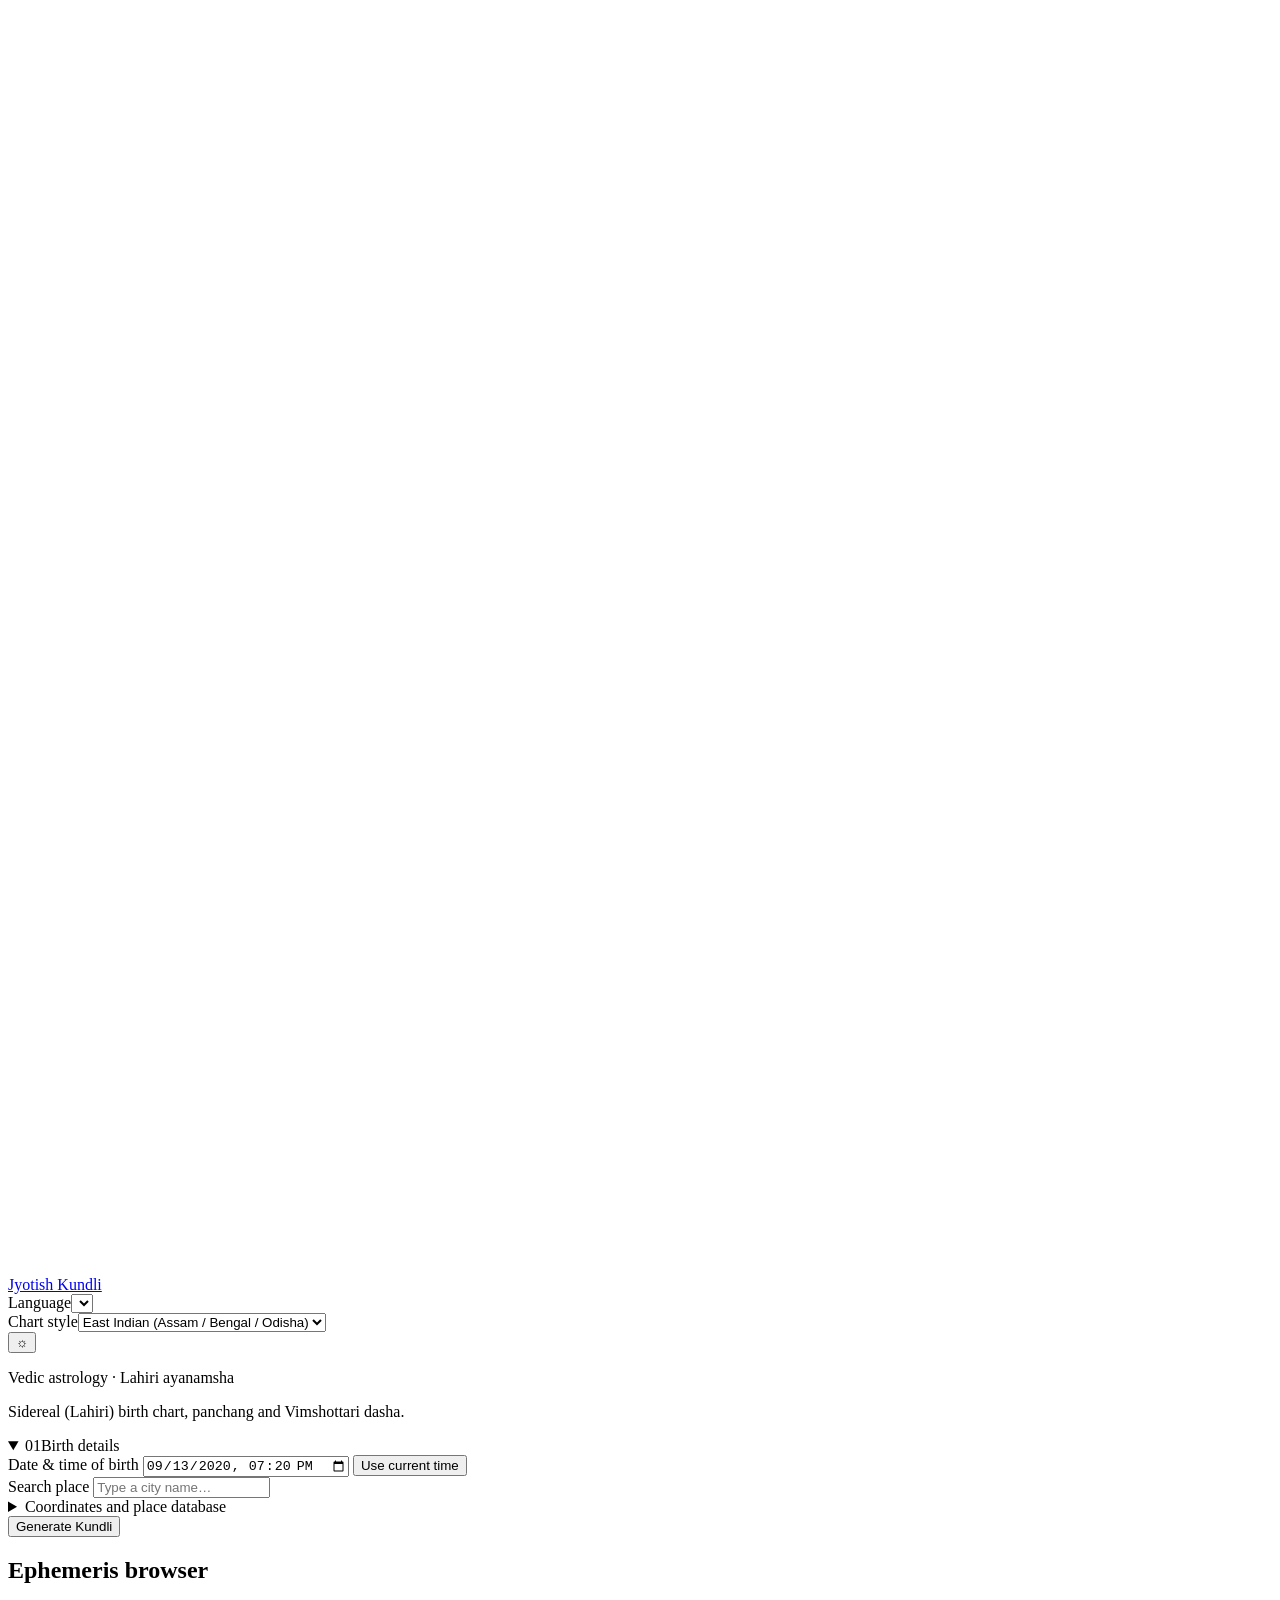
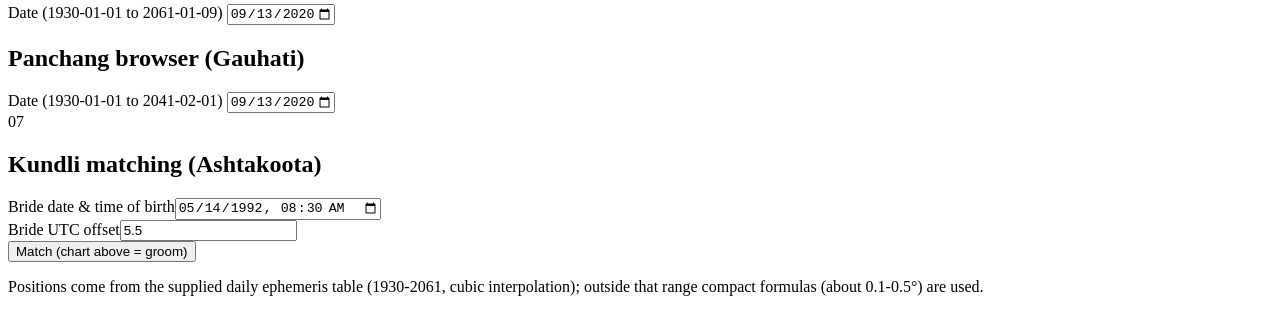
==== index.html @ 2b772043 "Add files via upload" ====
<!DOCTYPE html>
<html lang="as">
<head>
  <meta charset="utf-8">
  <meta name="viewport" content="width=device-width, initial-scale=1, viewport-fit=cover">
  <meta name="description" content="Free Vedic kundli in Assamese, Bengali, Hindi and English with birth chart, dasha, panchang, matching, BPHS guide, Pataki vedha map, Ashtakavarga reductions and Jaimini tools.">
  <meta name="theme-color" content="#fbf8f2">
  <title>Jyotish Kundli</title>
  <link rel="icon" href="data:image/svg+xml,%3Csvg xmlns='http://www.w3.org/2000/svg' viewBox='0 0 36 36' fill='%23a94d27'%3E%3Cpath d='M18 4.5c2.9 4 3.1 7.4 0 10.2-3.1-2.8-2.9-6.2 0-10.2Z'/%3E%3Cpath d='M18 31.5c-2.9-4-3.1-7.4 0-10.2 3.1 2.8 2.9 6.2 0 10.2Z'/%3E%3Cpath d='M4.5 18c4-2.9 7.4-3.1 10.2 0-2.8 3.1-6.2 2.9-10.2 0Z'/%3E%3Cpath d='M31.5 18c-4 2.9-7.4 3.1-10.2 0 2.8-3.1 6.2-2.9 10.2 0Z'/%3E%3Ccircle cx='18' cy='18' r='3.1'/%3E%3C/svg%3E">
  <link rel="stylesheet" href="css/style.css?v=16">
</head>
<body data-tab="sum">
  <header class="top">
    <div class="wrap">
      <a class="brand" href="#top" aria-label="Jyotish Kundli home">
        <span class="brand-mark" aria-hidden="true">
          <svg viewBox="0 0 36 36" fill="none"><path d="M18 4.5c2.9 4 3.1 7.4 0 10.2-3.1-2.8-2.9-6.2 0-10.2Z"/><path d="M18 31.5c-2.9-4-3.1-7.4 0-10.2 3.1 2.8 2.9 6.2 0 10.2Z"/><path d="M4.5 18c4-2.9 7.4-3.1 10.2 0-2.8 3.1-6.2 2.9-10.2 0Z"/><path d="M31.5 18c-4 2.9-7.4 3.1-10.2 0 2.8-3.1 6.2-2.9 10.2 0Z"/><circle cx="18" cy="18" r="3.1"/></svg>
        </span>
        <span class="brand-name" data-i="Jyotish Kundli">Jyotish Kundli</span>
      </a>
      <div class="ctl" aria-label="Display preferences">
        <div class="pref"><label for="lg" data-i="Language">Language</label><select id="lg"></select></div>
        <div class="pref style-pref"><label for="cs" data-i="Chart style">Chart style</label><select id="cs"><option value="e" data-i="East Indian (Assam / Bengal / Odisha)">East Indian (Assam / Bengal / Odisha)</option><option value="n" data-i="North Indian">North Indian</option><option value="s" data-i="South Indian">South Indian</option></select></div>
        <button id="th" class="ghost icon" type="button" aria-label="Light or dark theme" title="Light / dark">☼</button>
      </div>
    </div>
  </header>

  <noscript><p style="padding:24px;text-align:center;font-family:sans-serif">This kundli app needs JavaScript to calculate charts. Please enable JavaScript and reload.</p></noscript>
  <main id="top">
    <div class="intro">
      <p class="eyebrow">Vedic astrology · Lahiri ayanamsha</p>
      <p class="sub" data-i="Sidereal (Lahiri) birth chart, panchang and Vimshottari dasha.">Sidereal (Lahiri) birth chart, panchang and Vimshottari dasha.</p>
    </div>

    <details class="card birth-card" id="fd" open>
      <summary>
        <span class="summary-title"><span class="step">01</span><span data-i="Birth details">Birth details</span></span>
        <span id="fs" class="fs"></span>
      </summary>
      <div class="f birth-fields">
        <div class="date-field">
          <label for="dt" data-i="Date & time of birth">Date &amp; time of birth</label>
          <input id="dt" type="datetime-local" value="2020-09-13T19:20">
          <button id="nw" class="ghost sm" type="button" data-i="Use current time">Use current time</button>
        </div>
        <div class="place-field">
          <label for="ps" data-i="Search place">Search place</label>
          <input id="ps" data-ph="Type a city name…" placeholder="Type a city name…" autocomplete="off" aria-autocomplete="list" aria-expanded="false" aria-controls="pr">
          <div id="pr" class="pr" role="listbox" aria-label="Place suggestions"></div>
        </div>
      </div>
      <details class="adv">
        <summary data-i="Coordinates and place database">Coordinates and place database</summary>
        <div class="f advanced-fields">
          <div><label for="la" data-i="Latitude (N+)">Latitude (N+)</label><input id="la" type="number" step="any"></div>
          <div><label for="lo" data-i="Longitude (E+)">Longitude (E+)</label><input id="lo" type="number" step="any"></div>
          <div><label for="tz" data-i="UTC offset (hours)">UTC offset (hours)</label><input id="tz" type="number" step="0.25"></div>
          <div class="import-field"><label for="pf" data-i="Import your own place database (CSV or JSON with name, lat, lon, tz)">Import your own place database (CSV or JSON with name, lat, lon, tz)</label><input id="pf" type="file" accept=".csv,.json,.txt"><small id="pc"></small></div>
        </div>
      </details>
      <button id="go" class="wide" data-i="Generate Kundli">Generate Kundli</button>
    </details>

    <nav id="tb" class="tabs" role="tablist" aria-label="Sections"></nav>
    <div id="out" aria-live="polite"></div>

    <section class="card sc data-card" data-t="data">
      <h2 data-i="Ephemeris browser">Ephemeris browser</h2>
      <label for="ev" data-i="Date (1930-01-01 to 2061-01-09)">Date (1930-01-01 to 2061-01-09)</label>
      <input id="ev" type="date" min="1930-01-01" max="2061-01-09" value="2020-09-13"><div id="eo"></div>
    </section>
    <section class="card sc data-card" data-t="data">
      <h2 data-i="Panchang browser (Gauhati)">Panchang browser (Gauhati)</h2>
      <label for="pv" data-i="Date (1930-01-01 to 2041-02-01)">Date (1930-01-01 to 2041-02-01)</label>
      <input id="pv" type="date" min="1930-01-01" max="2041-02-01" value="2020-09-13"><div id="po"></div>
    </section>
    <section class="card match-card" data-t="match">
      <div class="section-heading"><span class="step">07</span><div><h2 data-i="Kundli matching (Ashtakoota)">Kundli matching (Ashtakoota)</h2></div></div>
      <div class="f"><div><label for="dt2" data-i="Bride date & time of birth">Bride date &amp; time of birth</label><input id="dt2" type="datetime-local" value="1992-05-14T08:30"></div><div><label for="tz2" data-i="Bride UTC offset">Bride UTC offset</label><input id="tz2" type="number" step="0.25" value="5.5"></div></div>
      <button id="mt" data-i="Match (chart above = groom)">Match (chart above = groom)</button><div id="mr" class="sc"></div>
    </section>
    <p class="footnote" data-i="Positions come from the supplied daily ephemeris table (1930-2061, cubic interpolation); outside that range compact formulas (about 0.1-0.5°) are used.">Positions come from the supplied daily ephemeris table (1930-2061, cubic interpolation); outside that range compact formulas (about 0.1-0.5&deg;) are used.</p>
  </main>

  <script src="js/i18n.js?v=16"></script>
  <script src="js/ephemeris.js"></script>
  <script src="js/panchang.js"></script>
  <script src="js/ashtaka.js?v=16"></script>
  <script src="js/yoga.js?v=16"></script>
  <script src="js/chart.js?v=16"></script>
  <script src="js/chakra.js?v=16"></script>
  <script src="js/dasha.js?v=16"></script>
  <script src="js/ui.js?v=16"></script>
  <script src="js/bphs.js?v=16"></script>
  <script src="js/jaimini.js?v=16"></script>
  <script src="js/app.js?v=16"></script>
  <script src="js/i18n-as.js?v=16"></script>
</body>
</html>
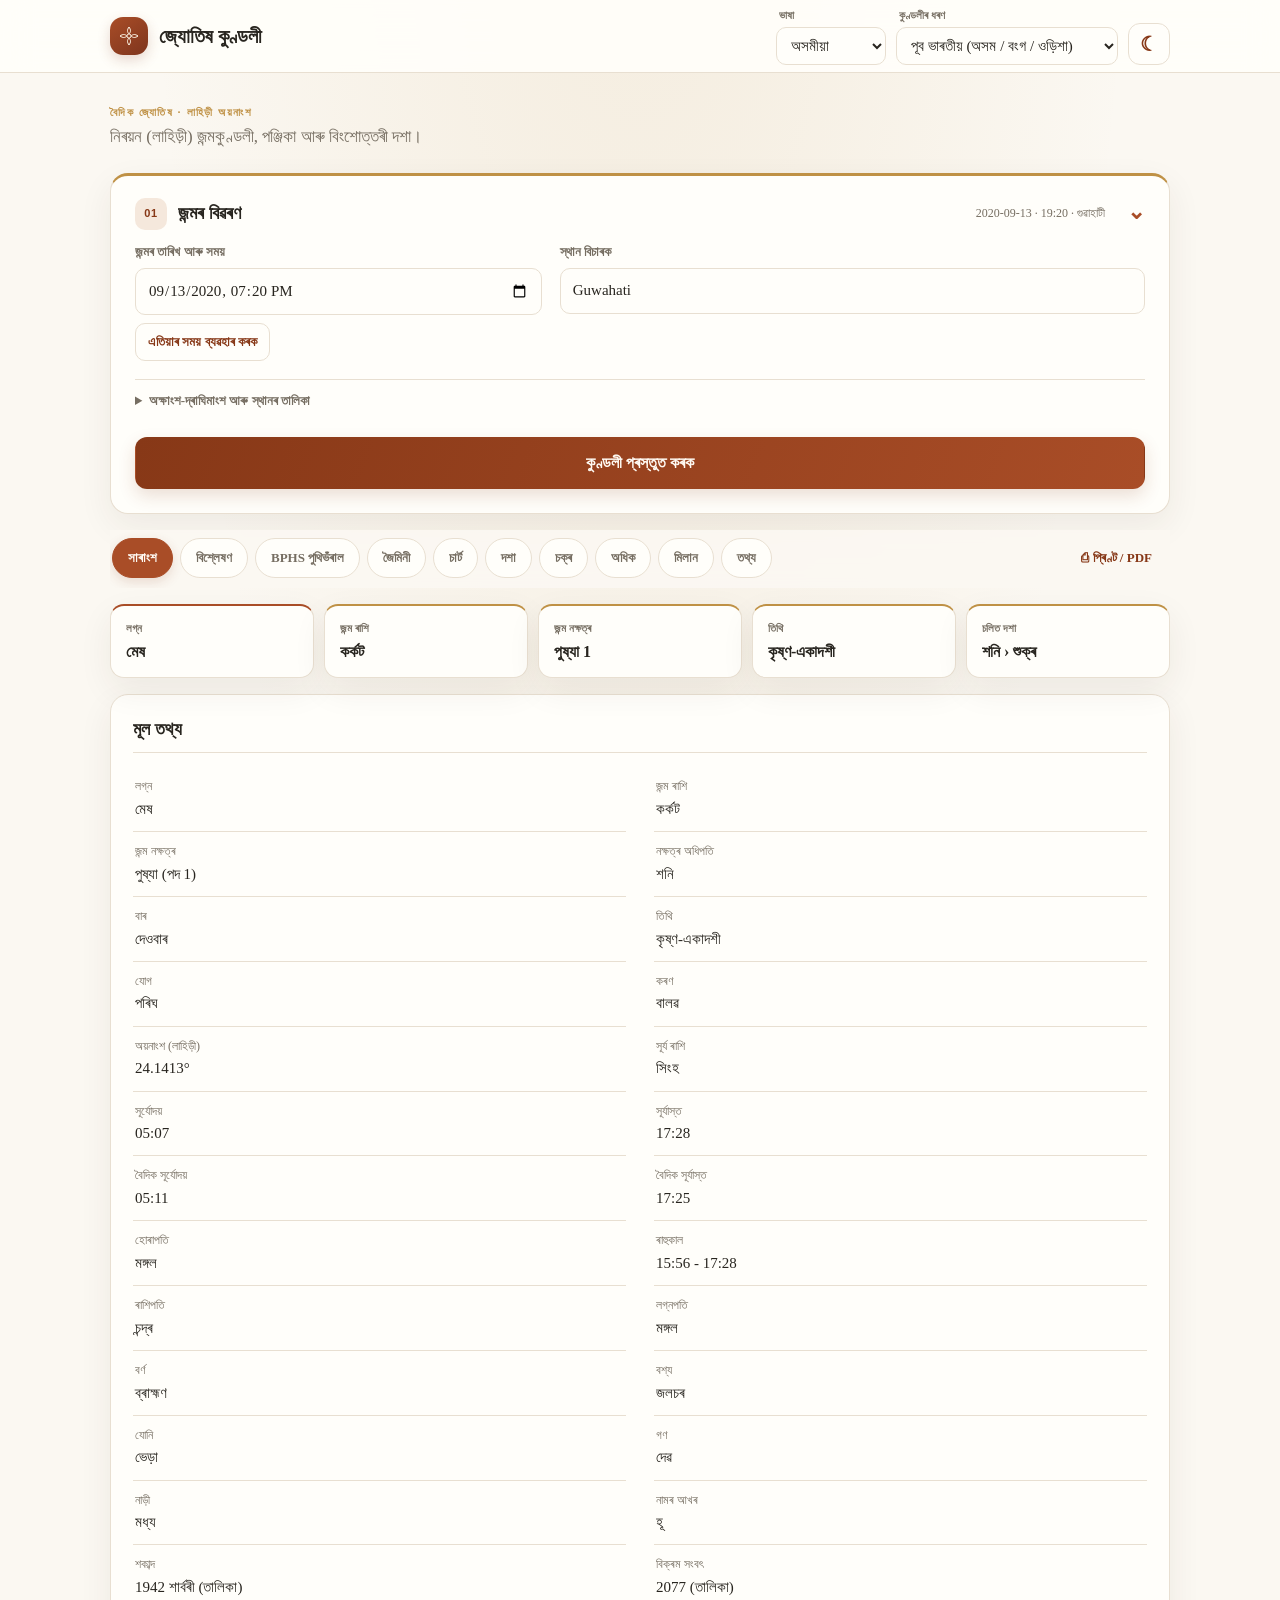
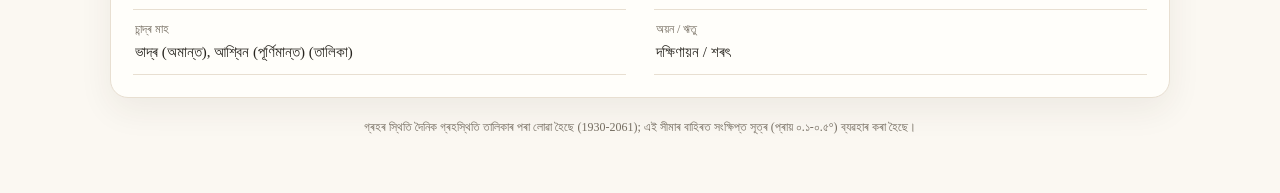
==== commit d9ecf566: "Update index.html" ====
--- a/index.html
+++ b/index.html
@@ -7,7 +7,539 @@
   <meta name="theme-color" content="#fbf8f2">
   <title>Jyotish Kundli</title>
   <link rel="icon" href="data:image/svg+xml,%3Csvg xmlns='http://www.w3.org/2000/svg' viewBox='0 0 36 36' fill='%23a94d27'%3E%3Cpath d='M18 4.5c2.9 4 3.1 7.4 0 10.2-3.1-2.8-2.9-6.2 0-10.2Z'/%3E%3Cpath d='M18 31.5c-2.9-4-3.1-7.4 0-10.2 3.1 2.8 2.9 6.2 0 10.2Z'/%3E%3Cpath d='M4.5 18c4-2.9 7.4-3.1 10.2 0-2.8 3.1-6.2 2.9-10.2 0Z'/%3E%3Cpath d='M31.5 18c-4 2.9-7.4 3.1-10.2 0 2.8-3.1 6.2-2.9 10.2 0Z'/%3E%3Ccircle cx='18' cy='18' r='3.1'/%3E%3C/svg%3E">
-  <link rel="stylesheet" href="css/style.css?v=16">
+  <style>
+:root {
+  color-scheme: light;
+  --bg: #fbf8f2;
+  --surface: #fffefa;
+  --surface-soft: #f6f0e6;
+  --text: #28251f;
+  --muted: #766e62;
+  --accent: #a94d27;
+  --accent-strong: #873817;
+  --accent-soft: #f5e8dc;
+  --gold: #bf9145;
+  --ac: var(--accent);
+  --tx: var(--text);
+  --mu: var(--muted);
+  --chart-line: #8b3e22;
+  --border: #e8dfd1;
+  --shadow: 0 12px 34px rgba(61, 43, 24, .07);
+  --radius: 18px;
+  box-sizing: border-box;
+  padding-top: env(safe-area-inset-top, 0px);
+  padding-bottom: env(safe-area-inset-bottom, 0px);
+}
+:root[data-theme="dark"] {
+  color-scheme: dark;
+  --bg: #171511;
+  --surface: #211e19;
+  --surface-soft: #2b261f;
+  --text: #f1eadf;
+  --muted: #b3a691;
+  --accent: #e69362;
+  --accent-strong: #f1a477;
+  --accent-soft: #38271f;
+  --gold: #d6b36c;
+  --chart-line: #efb183;
+  --border: #3b342b;
+  --shadow: 0 12px 34px rgba(0, 0, 0, .18);
+}
+@media (prefers-color-scheme: dark) {
+  :root:not([data-theme="light"]) {
+    color-scheme: dark;
+    --bg: #171511;
+    --surface: #211e19;
+    --surface-soft: #2b261f;
+    --text: #f1eadf;
+    --muted: #b3a691;
+    --accent: #e69362;
+    --accent-strong: #f1a477;
+    --accent-soft: #38271f;
+    --gold: #d6b36c;
+    --chart-line: #efb183;
+    --border: #3b342b;
+    --shadow: 0 12px 34px rgba(0, 0, 0, .18);
+  }
+}
+*, *::before, *::after { box-sizing: inherit; }
+html { scroll-behavior: smooth; scroll-padding-top: calc(var(--th, 72px) + 18px); }
+body {
+  margin: 0;
+  background: radial-gradient(ellipse at 50% -25%, rgba(191, 145, 69, .13), transparent 56%), var(--bg);
+  color: var(--text);
+  font: 15px/1.55 Georgia, 'Times New Roman', 'Nirmala UI', 'Noto Sans Bengali', 'Noto Sans Devanagari', 'Bangla MN', serif;
+  min-width: 320px;
+}
+button, input, select { box-sizing: border-box; max-width: 100%; font: inherit; }
+main { width: min(100% - 40px, 1060px); margin: 0 auto; padding: 30px 0 56px; }
+h1, h2, p { margin-top: 0; }
+h1 { margin: 0; font-size: 21px; line-height: 1.15; color: var(--text); }
+h2 { margin: 0 0 14px; color: var(--text); font-size: 18px; line-height: 1.35; }
+small { color: var(--muted); }
+.top {
+  position: sticky; top: 0; z-index: 30;
+  background: color-mix(in srgb, var(--surface) 93%, transparent);
+  border-bottom: 1px solid var(--border);
+  padding-top: env(safe-area-inset-top, 0px);
+  backdrop-filter: blur(16px);
+}
+.top .wrap {
+  width: min(100% - 40px, 1060px); min-height: 72px; margin: 0 auto;
+  display: flex; align-items: center; justify-content: space-between; gap: 20px;
+}
+.brand { display: inline-flex; align-items: center; gap: 11px; color: inherit; text-decoration: none; }
+.brand-mark {
+  width: 38px; height: 38px; display: grid; place-items: center; flex: 0 0 auto;
+  color: #fff8e9; background: linear-gradient(145deg, var(--accent), #7e351e);
+  border-radius: 13px; box-shadow: 0 5px 13px rgba(137, 62, 29, .2);
+}
+.brand-mark svg { width: 24px; height: 24px; stroke: currentColor; stroke-width: 1.5; }
+.brand-name { font-weight: 700; font-size: 20px; letter-spacing: -.35px; }
+.ctl { display: flex; align-items: flex-end; gap: 10px; }
+.pref { min-width: 110px; }
+.pref.style-pref { min-width: 175px; }
+.ctl label { display: block; margin: 0 0 3px 3px; color: var(--muted); font-size: 11px; }
+.ctl select { min-height: 38px; padding: 6px 28px 6px 10px; }
+label { display: block; margin: 0 0 6px; color: var(--muted); font-size: 13px; font-weight: 600; }
+input, select {
+  width: 100%; min-height: 46px; padding: 10px 12px;
+  color: var(--text); background: var(--surface); border: 1px solid var(--border);
+  border-radius: 10px; outline: none; transition: border-color .16s, box-shadow .16s, background .16s;
+}
+input::placeholder { color: color-mix(in srgb, var(--muted) 75%, transparent); }
+input:hover, select:hover { border-color: color-mix(in srgb, var(--accent) 46%, var(--border)); }
+input:focus, select:focus { border-color: var(--accent); box-shadow: 0 0 0 3px color-mix(in srgb, var(--accent) 16%, transparent); }
+input[type="file"] { padding: 8px; font-size: 13px; }
+input[type="file"]::file-selector-button { margin-right: 10px; border: 0; border-radius: 7px; padding: 7px 10px; color: var(--accent-strong); background: var(--accent-soft); cursor: pointer; }
+button {
+  min-height: 44px; margin-top: 12px; padding: 10px 18px; border: 1px solid transparent;
+  border-radius: 10px; color: #fffaf3; background: var(--accent); font-weight: 700;
+  cursor: pointer; transition: transform .14s, filter .14s, box-shadow .14s, background .14s;
+}
+button:hover { filter: brightness(1.06); box-shadow: 0 5px 14px rgba(130, 55, 26, .13); }
+button:active { transform: translateY(1px); }
+button:focus-visible, a:focus-visible, summary:focus-visible { outline: 3px solid color-mix(in srgb, var(--gold) 75%, white); outline-offset: 3px; }
+button.ghost { color: var(--accent-strong); background: var(--surface); border-color: var(--border); }
+button.ghost:hover { background: var(--accent-soft); }
+button.icon { width: 42px; min-height: 42px; padding: 0; margin: 0; border-radius: 12px; font-size: 20px; }
+button.sm { min-height: 38px; margin-top: 8px; padding: 7px 12px; font-size: 13px; }
+button.wide { width: 100%; min-height: 52px; margin-top: 18px; border-radius: 12px; background: linear-gradient(110deg, var(--accent-strong), var(--accent)); box-shadow: 0 7px 17px rgba(133, 56, 26, .16); font-size: 16px; }
+.intro { margin: 2px 0 22px; }
+.eyebrow { margin: 0 0 5px; color: var(--gold); font: 700 11px/1.3 Arial, sans-serif; letter-spacing: .13em; text-transform: uppercase; }
+.sub { max-width: 700px; margin: 0; color: var(--muted); font-size: 17px; }
+.card {
+  margin-bottom: 16px; padding: 22px; color: var(--text); background: var(--surface);
+  border: 1px solid var(--border); border-radius: var(--radius); box-shadow: var(--shadow);
+}
+.birth-card { padding: 22px 24px 24px; border-top: 3px solid var(--gold); }
+details { border-top: 1px solid var(--border); padding: 11px 0 0; }
+summary { cursor: pointer; border-radius: 7px; }
+details > summary { margin-bottom: 8px; }
+details.card > summary { list-style: none; display: flex; align-items: center; justify-content: space-between; gap: 14px; }
+details.card > summary::-webkit-details-marker { display: none; }
+details.card > summary::after { content: '⌄'; margin-left: 8px; color: var(--accent); font: 700 22px/1 Arial, sans-serif; transform: translateY(-2px); }
+details.card:not([open]) > summary::after { content: '＋'; font-size: 17px; }
+.summary-title { display: inline-flex; align-items: center; gap: 11px; color: var(--text); font-size: 18px; font-weight: 700; }
+.step { width: 32px; height: 32px; display: inline-grid; place-items: center; flex: 0 0 auto; color: var(--accent-strong); background: var(--accent-soft); border-radius: 10px; font: 700 11px/1 Arial, sans-serif; letter-spacing: .06em; }
+.fs { max-width: 58%; margin-left: auto; color: var(--muted); font-size: 12px; font-weight: 400; text-align: right; }
+.f { display: grid; grid-template-columns: repeat(2, minmax(0, 1fr)); gap: 16px; }
+.f > div { min-width: 0; }
+.birth-fields { grid-template-columns: minmax(230px, .82fr) minmax(280px, 1.18fr); gap: 18px; padding-top: 4px; }
+.date-field, .place-field { min-width: 0; }
+.place-field { position: relative; }
+.adv { margin-top: 18px; border-top: 1px solid var(--border); }
+.adv > summary { color: var(--muted); font-size: 13px; font-weight: 600; }
+.advanced-fields { grid-template-columns: repeat(3, minmax(0, 1fr)); padding-top: 9px; }
+.import-field { grid-column: 1 / -1; }
+.pr { display: none; position: absolute; z-index: 12; top: calc(100% + 5px); left: 0; right: 0; max-height: 250px; overflow-y: auto; padding: 6px; background: var(--surface); border: 1px solid var(--border); border-radius: 12px; box-shadow: 0 12px 28px rgba(34, 28, 20, .16); }
+.pr:not(:empty) { display: flex; flex-direction: column; gap: 3px; }
+.pr button { width: 100%; min-height: 40px; margin: 0; padding: 8px 10px; color: var(--text); background: transparent; border: 0; border-radius: 8px; text-align: left; font-size: 13px; font-weight: 400; }
+.pr button:hover, .pr button:focus-visible { color: var(--accent-strong); background: var(--accent-soft); box-shadow: none; }
+.tabs {
+  position: sticky; top: var(--th, 72px); z-index: 20; display: flex; align-items: center; gap: 7px;
+  overflow-x: auto; margin: 0 0 16px; padding: 8px 2px 10px; background: color-mix(in srgb, var(--bg) 92%, transparent);
+  backdrop-filter: blur(10px); scrollbar-width: none;
+}
+.tabs::-webkit-scrollbar { display: none; }
+.tabs button { min-height: 40px; flex: 0 0 auto; margin: 0; padding: 7px 15px; color: var(--muted); background: var(--surface); border: 1px solid var(--border); border-radius: 999px; font-size: 13px; font-weight: 600; }
+.tabs button[aria-selected="true"] { color: #fffaf3; background: var(--accent); border-color: var(--accent); box-shadow: 0 4px 12px rgba(137, 57, 27, .16); }
+.tabs .pr-btn { margin-left: auto; color: var(--accent-strong); background: transparent; border-color: transparent; }
+body [data-t] { display: none; }
+body[data-tab="sum"] [data-t="sum"], body[data-tab="analysis"] [data-t="analysis"], body[data-tab="bphs"] [data-t="bphs"], body[data-tab="jaimini"] [data-t="jaimini"], body[data-tab="chart"] [data-t="chart"], body[data-tab="dasha"] [data-t="dasha"], body[data-tab="chakra"] [data-t="chakra"], body[data-tab="more"] [data-t="more"], body[data-tab="match"] [data-t="match"], body[data-tab="data"] [data-t="data"] { display: block; }
+#out > section { display: none; }
+body[data-tab="sum"] #out > [data-t="sum"], body[data-tab="analysis"] #out > [data-t="analysis"], body[data-tab="bphs"] #out > [data-t="bphs"], body[data-tab="jaimini"] #out > [data-t="jaimini"], body[data-tab="chart"] #out > [data-t="chart"], body[data-tab="dasha"] #out > [data-t="dasha"], body[data-tab="chakra"] #out > [data-t="chakra"], body[data-tab="more"] #out > [data-t="more"] { display: block; }
+.hero { display: grid; grid-template-columns: repeat(5, minmax(0, 1fr)); gap: 10px; margin: 0 0 16px; }
+.hero div { min-width: 0; padding: 15px 15px 14px; background: var(--surface); border: 1px solid var(--border); border-top: 2px solid var(--gold); border-radius: 14px; box-shadow: var(--shadow); }
+.hero div:first-child { border-top-color: var(--accent); }
+.hero small { display: block; margin-bottom: 6px; color: var(--muted); font: 600 11px/1.3 Arial, sans-serif; }
+.hero b { display: block; color: var(--text); font-size: 16px; line-height: 1.35; overflow-wrap: anywhere; }
+.g { display: grid; grid-template-columns: repeat(2, minmax(0, 1fr)); column-gap: 28px; }
+.g div { min-width: 0; padding: 10px 2px; border-bottom: 1px solid var(--border); }
+.g b { display: block; margin-bottom: 2px; color: var(--muted); font-size: 12px; font-weight: 400; }
+.sc { overflow-x: auto; }
+table { width: 100%; border-collapse: collapse; font-size: 14px; }
+td, th { padding: 10px 12px; border-bottom: 1px solid var(--border); text-align: left; white-space: nowrap; }
+th { color: var(--muted); background: var(--surface-soft); font-size: 12px; font-weight: 700; }
+thead th:first-child, tr:first-child th:first-child { border-radius: 8px 0 0 8px; }
+tbody tr:nth-child(even) td { background: color-mix(in srgb, var(--surface-soft) 48%, transparent); }
+tbody tr:hover td, table tr:hover td { background: var(--accent-soft); }
+tr.now td { background: var(--accent-soft); color: var(--accent-strong); font-weight: 700; }
+td.w, p.w { white-space: normal; }
+td.w { min-width: 240px; font-size: 13px; }
+.bar { display: grid; grid-template-columns: repeat(auto-fit, minmax(180px, 1fr)); gap: 12px; margin-bottom: 16px; }
+.ch { display: grid; grid-template-columns: repeat(4, 1fr); max-width: 450px; margin: 8px auto; overflow: hidden; border: 2px solid var(--accent); border-radius: 5px; background: var(--surface-soft); }
+.ch div { min-height: 82px; padding: 6px; border: 1px solid var(--border); font-size: 12px; }
+.ch i { display: block; color: var(--muted); font-size: 10px; }
+.ch .c { grid-column: 2 / 4; grid-row: 2 / 4; display: flex; align-items: center; justify-content: center; color: var(--accent); text-align: center; font-size: 14px; }
+.l { outline: 2px solid var(--accent); outline-offset: -2px; }
+.nv { display: grid; grid-template-columns: repeat(3, minmax(0, 1fr)); gap: 9px; margin: 12px 0; }
+.nv div { display: flex; flex-direction: column; gap: 3px; padding: 11px; background: var(--surface); border: 1px solid var(--border); border-radius: 12px; font-size: 13px; }
+.nv i { color: var(--muted); font-size: 11px; font-style: normal; }
+.nv em { min-height: 17px; color: var(--accent-strong); font-size: 12px; font-style: normal; }
+.nv small { font-size: 11px; }
+.nv .tg { background: color-mix(in srgb, #3c8c50 11%, var(--surface)); }
+.nv .tb { background: color-mix(in srgb, #be3c32 10%, var(--surface)); }
+.nv .tn { background: color-mix(in srgb, var(--muted) 8%, var(--surface)); }
+.section-heading { display: flex; align-items: center; gap: 12px; margin-bottom: 18px; }
+.section-heading h2 { margin: 0; }
+.match-card .section-heading { margin-bottom: 18px; }
+#out .card > h2, .data-card h2 { padding-bottom: 11px; border-bottom: 1px solid var(--border); }
+#out svg { max-width: 460px !important; padding: 8px; background: var(--surface-soft); border: 1px solid var(--border); border-radius: 14px; }
+#out svg text { font-family: inherit; }
+.footnote { max-width: 850px; margin: 20px auto 0; color: var(--muted); font-size: 12px; line-height: 1.6; text-align: center; }
+#pc { display: inline-block; margin-top: 5px; }
+@media (max-width: 860px) {
+  main, .top .wrap { width: min(100% - 32px, 700px); }
+  .hero { grid-template-columns: repeat(3, minmax(0, 1fr)); }
+  .tabs .pr-btn { margin-left: 0; }
+}
+@media (max-width: 600px) {
+  .top .wrap { min-height: 0; padding: 10px 0; align-items: center; flex-wrap: wrap; gap: 10px; }
+  .brand-name { font-size: 18px; }
+  .brand-mark { width: 34px; height: 34px; border-radius: 11px; }
+  .ctl { width: 100%; display: grid; grid-template-columns: minmax(95px, .8fr) minmax(140px, 1.3fr) 42px; gap: 7px; align-items: end; }
+  .pref, .pref.style-pref { min-width: 0; }
+  .ctl select { width: 100%; min-height: 38px; max-width: none; padding: 5px 24px 5px 8px; font-size: 12px; }
+  .ctl label { margin-left: 1px; }
+  .ctl .icon { width: 40px; min-height: 38px; }
+  main { width: min(100% - 28px, 540px); padding: 22px 0 38px; }
+  .intro { margin-bottom: 16px; }
+  .sub { font-size: 15px; }
+  .card { padding: 17px; border-radius: 15px; }
+  .birth-card { padding: 17px; }
+  .summary-title { font-size: 16px; }
+  .fs { max-width: 45%; font-size: 11px; }
+  .birth-fields, .f { grid-template-columns: 1fr; gap: 13px; }
+  .advanced-fields { grid-template-columns: repeat(2, minmax(0, 1fr)); }
+  .hero { grid-template-columns: repeat(2, minmax(0, 1fr)); gap: 8px; }
+  .hero div { padding: 12px; }
+  .hero b { font-size: 14px; }
+  .g { grid-template-columns: 1fr 1fr; column-gap: 14px; }
+  .g div { padding: 8px 0; font-size: 13px; overflow-wrap: anywhere; }
+  .g b { font-size: 11px; }
+  .tabs { gap: 6px; margin: 0 -2px 12px; padding: 7px 2px 9px; }
+  .tabs button { min-height: 38px; padding: 6px 12px; font-size: 12px; }
+  .tabs .pr-btn { padding-inline: 10px; }
+  .nv { grid-template-columns: repeat(2, minmax(0, 1fr)); gap: 7px; }
+  td, th { padding: 9px; font-size: 12px; }
+  .ch div { min-height: 70px; padding: 4px; font-size: 11px; }
+}
+@media (max-width: 390px) {
+  main, .top .wrap { width: calc(100% - 24px); }
+  .hero { grid-template-columns: 1fr 1fr; }
+  .g { grid-template-columns: 1fr; }
+  .advanced-fields { grid-template-columns: 1fr; }
+  .import-field { grid-column: auto; }
+  .fs { display: none; }
+  .tabs .pr-btn { display: none; }
+}
+@media (prefers-reduced-motion: reduce) {
+  *, *::before, *::after { scroll-behavior: auto !important; transition-duration: .01ms !important; animation-duration: .01ms !important; }
+}
+@media print {
+  .top, .tabs, #fd, button { display: none !important; }
+  body [data-t], #out > section { display: block !important; }
+  body { background: #fff; color: #111; }
+  main { width: 100%; padding: 0; }
+  .card { break-inside: avoid; border-color: #bbb; box-shadow: none; }
+  details > * { display: block; }
+}
+
+.analysis-card h2 { margin-bottom: 16px; }
+.analysis-list { display: grid; grid-template-columns: repeat(2, minmax(0, 1fr)); gap: 11px; }
+.analysis-item { min-width: 0; padding: 14px; background: var(--surface-soft); border: 1px solid var(--border); border-radius: 13px; }
+.analysis-top { display: flex; align-items: flex-start; justify-content: space-between; gap: 10px; margin-bottom: 8px; }
+.analysis-top b { font-size: 15px; line-height: 1.35; }
+.analysis-status { display: inline-flex; align-items: center; flex: 0 0 auto; padding: 4px 8px; border-radius: 999px; font: 700 10px/1.2 Arial, sans-serif; letter-spacing: .02em; }
+.analysis-status.is-present { color: #27633a; background: #e4f1e5; }
+.analysis-status.is-caution { color: #805315; background: #f5ebd4; }
+.analysis-status.is-neutral { color: var(--muted); background: var(--surface); }
+:root[data-theme="dark"] .analysis-status.is-present { color: #b9e5c1; background: #24382a; }
+:root[data-theme="dark"] .analysis-status.is-caution { color: #f2d49a; background: #3a3020; }
+.analysis-item p { margin: 0 0 7px; font-size: 13px; line-height: 1.45; }
+.analysis-item small { display: block; line-height: 1.45; }
+.analysis-source { margin-top: 9px; color: var(--accent-strong); font: 600 11px/1.4 Arial, sans-serif; }
+.analysis-note { margin: 14px 0 0; padding-top: 11px; color: var(--muted); border-top: 1px solid var(--border); font-size: 12px; line-height: 1.55; }
+.analysis-empty { margin: 0; color: var(--muted); }
+.analysis-disclaimer { border-left: 3px solid var(--gold); }
+.analysis-disclaimer b { display: block; margin-bottom: 5px; }
+.analysis-disclaimer p { margin: 0; color: var(--muted); font-size: 13px; line-height: 1.6; }
+@media (max-width: 600px) { .analysis-list { grid-template-columns: 1fr; } }
+
+.analysis-theme { margin: 8px 0 0 !important; color: var(--muted); font-size: 12px !important; line-height: 1.5 !important; }
+
+/* BPHS chapter library and sign-based research tables */
+.bphs-intro { color: var(--muted); margin: 0 0 14px; }
+.bphs-library-head { margin-bottom: 14px; }
+.bphs-library-head > p { color: var(--muted); max-width: 75ch; }
+.bphs-library-head label { display: block; font-weight: 700; margin: 14px 0 5px; }
+#bphs-search { display: block; width: 100%; min-height: 46px; border: 1px solid var(--border); border-radius: 12px; padding: 10px 13px; background: var(--surface); color: var(--text); }
+#bphs-search:focus-visible { outline: 3px solid var(--accent); outline-offset: 2px; }
+#bphs-search-count { font-size: 13px; margin: 7px 0 0; }
+.bphs-entries { display: grid; gap: 8px; }
+.bphs-entry { border: 1px solid var(--border); border-radius: 13px; overflow: clip; background: var(--surface); box-shadow: 0 3px 11px rgba(45, 35, 23, .035); }
+.bphs-entry[hidden] { display: none; }
+.bphs-entry summary { cursor: pointer; display: flex; align-items: center; justify-content: space-between; gap: 14px; min-height: 48px; padding: 10px 15px; color: var(--text); }
+.bphs-entry summary::marker { color: var(--accent); }
+.bphs-entry summary:hover { background: var(--surface-soft); }
+.bphs-count { color: var(--muted); font-size: 12px; white-space: nowrap; }
+.bphs-entry-body { border-top: 1px solid var(--border); padding: 13px 16px 16px; }
+.bphs-entry-body > p { margin: 0 0 11px; max-width: 88ch; }
+.bphs-sub { margin-top: 10px; }
+.bphs-sub b { color: var(--accent-strong); font-size: 13px; }
+.bphs-sub ul { margin: 5px 0 0; padding-left: 20px; color: var(--muted); }
+.bphs-sub li + li { margin-top: 4px; }
+.bphs-entry-body small { display: block; color: var(--muted); margin-top: 13px; }
+.bphs-entries + .analysis-disclaimer { margin-top: 14px; }
+#out section[data-t="analysis"] .card { margin-top: 14px; }
+#out section[data-t="analysis"] .card h2 { margin-top: 0; }
+#out section[data-t="analysis"] .sc { overflow-x: auto; }
+#out section[data-t="analysis"] table { min-width: 560px; }
+#out section[data-t="analysis"] td.w { min-width: 230px; }
+@media (max-width: 600px) {
+  .bphs-entry summary { align-items: flex-start; padding: 11px 12px; }
+  .bphs-entry-body { padding: 12px; }
+  #out section[data-t="analysis"] table { min-width: 520px; }
+}
+
+.bphs-stats { color: var(--accent-strong) !important; font-size: 13px; font-weight: 700; }
+
+.bphs-entry summary::after { content: '＋'; flex: 0 0 auto; color: var(--accent); font: 700 15px/1 Arial, sans-serif; }
+.bphs-entry[open] > summary::after { content: '−'; }
+
+/* Source-faithful BPHS yoga outcomes */
+.analysis-result-block { margin-top: 10px; padding: 10px 11px; border-left: 3px solid var(--accent); border-radius: 0 9px 9px 0; background: var(--surface); }
+.analysis-result { margin: 0; color: var(--text); font-size: 13px; line-height: 1.55; }
+.analysis-result b { color: var(--accent-strong); }
+.analysis-qualifier { margin: 7px 0 0; color: var(--muted); font-size: 12px; line-height: 1.5; }
+.historical-redaction { color: var(--accent-strong); font-weight: 650; }
+.yoga-results-card table { min-width: 960px; }
+.yoga-results-card td:last-child { min-width: 340px; max-width: 600px; white-space: normal; vertical-align: top; }
+
+.bphs-yoga-rule { margin-top: 7px; padding: 0; border: 1px solid var(--border); border-radius: 9px; background: var(--surface); }
+.bphs-yoga-rule summary { min-height: 38px; padding: 8px 10px; color: var(--text); font-size: 13px; }
+.bphs-yoga-rule > div { padding: 0 10px 10px; }
+.bphs-yoga-rule p { margin: 6px 0 0; font-size: 12px; line-height: 1.5; }
+.bphs-computability { color: var(--muted); }
+
+/* Jaimini reference tables and BPHS Sudarshana Chakra */
+.jaimini-intro { border-top: 3px solid var(--gold); }
+.jaimini-intro small { display: block; }
+.jaimini-table { min-width: 760px; }
+.jaimini-table td small { display: block; margin-top: 3px; color: var(--muted); font-size: 11px; white-space: normal; }
+.jaimini-table td.j-method { min-width: 235px; max-width: 420px; white-space: normal; font-size: 12px; }
+.argala-table { min-width: 1060px; }
+.argala-table td { white-space: normal; }
+.argala-table td small { display: block; margin: 3px 0 0; }
+.chara-table { min-width: 1250px; }
+.chara-table td.j-method { min-width: 300px; }
+.jaimini-active { margin: 0 0 12px; padding: 12px 14px; color: var(--accent-strong); background: var(--accent-soft); border-left: 3px solid var(--accent); border-radius: 8px; }
+.sudarshana-wrap { width: min(100%, 500px); margin: 12px auto 10px; }
+#out svg.sudarshana-svg { display: block; width: 100%; max-width: 500px; height: auto; margin: 0 auto; padding: 8px; background: var(--surface); border: 1px solid var(--border); border-radius: 16px; }
+#out svg.sudarshana-svg line, #out svg.sudarshana-svg circle { stroke: var(--chart-line); stroke-width: 1.7; vector-effect: non-scaling-stroke; }
+#out svg.sudarshana-svg text { fill: var(--text); stroke: none; font-family: Arial, sans-serif; }
+#out svg.sudarshana-svg .sud-house { font-size: 10px; font-weight: 700; }
+#out svg.sudarshana-svg .sud-planets { font-size: 9px; }
+#out svg.sudarshana-svg .sud-center { font-size: 10px; font-weight: 700; }
+#out svg.sudarshana-svg .sud-center-sub { font-size: 9px; fill: var(--muted); }
+.sudarshana-legend { display: flex; justify-content: center; flex-wrap: wrap; gap: 8px 16px; margin: 10px 0 14px; color: var(--muted); font-size: 12px; }
+.sudarshana-legend span { display: inline-flex; align-items: center; gap: 6px; }
+.legend-dot { display: inline-block; width: 10px; height: 10px; border: 1px solid var(--chart-line); border-radius: 50%; }
+.inner-dot { background: var(--surface-soft); }
+.middle-dot { background: var(--accent-soft); }
+.outer-dot { background: var(--gold); }
+.sud-table-details { margin: 12px 0 16px; }
+.sud-table-details > summary { color: var(--accent-strong); font-weight: 700; }
+.sudarshana-table { min-width: 650px; }
+.sudarshana-table td { white-space: normal; min-width: 135px; }
+.sudarshana-table td:first-child { min-width: 65px; }
+.sud-cycle { margin: 16px 0 12px; padding: 16px; background: var(--surface-soft); border: 1px solid var(--border); border-radius: 14px; }
+.sud-cycle h3 { margin: 0 0 5px; font-size: 16px; }
+.sud-cycle > p { margin: 0 0 12px; color: var(--muted); font-size: 12px; }
+.sud-periods { display: grid; grid-template-columns: repeat(3, minmax(0, 1fr)); gap: 9px; margin-bottom: 10px; }
+.sud-period { min-width: 0; padding: 11px; background: var(--surface); border: 1px solid var(--border); border-radius: 10px; }
+.sud-period b { display: block; margin-bottom: 5px; color: var(--accent-strong); }
+.sud-period small { display: block; overflow-wrap: anywhere; font-size: 11px; }
+.sud-cycle > small { display: block; }
+.sud-caution, .sud-cycle-note { margin: 12px 0; padding: 11px 13px; color: var(--text); background: var(--accent-soft); border-left: 3px solid var(--gold); border-radius: 8px; }
+@media (max-width: 700px) {
+  .sud-periods { grid-template-columns: 1fr; }
+  #out svg.sudarshana-svg { padding: 3px; }
+  #out svg.sudarshana-svg .sud-house { font-size: 11px; }
+  #out svg.sudarshana-svg .sud-planets { font-size: 9px; }
+}
+
+.table-scroll-hint { display: block; margin: 0 0 8px; color: var(--muted); font-size: 11px; }
+
+/* Source-grounded Pataki Rishta diagram and BPHS exploration tools */
+.pataki-card .section-heading{align-items:flex-start}
+.pataki-card .section-heading h2{margin:0 0 4px}
+.pataki-layout{display:grid;grid-template-columns:minmax(280px,.95fr) minmax(0,1.2fr);gap:22px;align-items:start}
+.pataki-diagram-wrap{min-width:0;padding:12px;background:var(--surface-soft);border:1px solid var(--border);border-radius:14px}
+.pataki-controls{display:flex;align-items:end;justify-content:flex-end;gap:10px;margin-bottom:6px}
+.pataki-controls label{margin:0;color:var(--muted);font-size:12px}
+.pataki-controls select{width:auto;min-width:150px;min-height:38px;padding:5px 28px 5px 9px;font-size:13px}
+#out svg.pataki-svg{width:100%;max-width:560px!important;height:auto;display:block;margin:0 auto;padding:2px;background:var(--surface-soft);border:0;border-radius:0;overflow:visible}
+.pataki-frame{fill:var(--surface);stroke:var(--chart-line);stroke-width:2.2}
+.pataki-grid-line{fill:none;stroke:var(--chart-line);stroke-width:1.4;vector-effect:non-scaling-stroke}
+.pataki-flag{fill:none;stroke:var(--chart-line);stroke-width:1.4;vector-effect:non-scaling-stroke}
+.pataki-vedha-line{stroke:var(--gold);stroke-width:3;opacity:.8;vector-effect:non-scaling-stroke}
+.pataki-vedha-line.pataki-moon-mark{stroke:var(--accent);stroke-width:3;opacity:.7}
+.pataki-house-sign{font:700 13px Arial,sans-serif;fill:var(--text)}
+.pataki-house-planets{font:700 11px Arial,sans-serif;fill:var(--accent-strong)}
+.pataki-center-label{font:700 12px Arial,sans-serif;fill:var(--muted);letter-spacing:.08em}
+.pataki-house.pataki-lagna-mark .pataki-house-sign{fill:var(--accent-strong)}
+.pataki-house.pataki-moon-mark .pataki-house-sign{text-decoration:underline;text-decoration-color:var(--gold);text-decoration-thickness:2px}
+.pataki-legend{display:flex;flex-wrap:wrap;justify-content:center;gap:12px;margin:2px 0 0;color:var(--muted);font-size:11px}
+.pataki-legend span{display:inline-flex;align-items:center;gap:5px}
+.pataki-legend i{width:11px;height:11px;display:inline-block;border:2px solid var(--accent);border-radius:50%}
+.pataki-legend .legend-moon{border-color:var(--gold)}
+.pataki-legend .legend-vedha{height:0;border:0;border-top:2px dashed var(--gold);border-radius:0}
+.pataki-side{min-width:0}
+.pataki-side h3{margin:5px 0 6px;font-size:15px}
+.pataki-side p{margin:0 0 9px;color:var(--muted);font-size:13px}
+.pataki-side .sc{margin-bottom:14px}
+.pataki-side table{font-size:12px}
+.pataki-side th,.pataki-side td{padding:7px 8px}
+.pataki-notice{margin-top:16px;padding:12px 14px;color:var(--muted);background:var(--surface-soft);border-left:3px solid var(--gold);border-radius:8px;font-size:12px;line-height:1.55}
+.pataki-notice b{color:var(--text)}
+.av-shodhana{margin-top:16px;padding-top:14px}
+.av-shodhana>summary{color:var(--accent-strong);font-weight:700}
+.av-shodhana>p{max-width:850px;color:var(--muted);font-size:13px}
+.av-controls{max-width:320px;margin:12px 0}
+.av-controls select{min-height:40px}
+.av-shodhana-table td:not(:first-child),.av-shodhana-table th:not(:first-child){text-align:center}
+.av-total td{font-weight:700;border-top:2px solid var(--border)}
+.av-lagna{display:flex;flex-wrap:wrap;gap:5px 10px;align-items:center;margin:12px 0 6px;padding:10px 12px;background:var(--surface-soft);border:1px solid var(--border);border-radius:10px;font-size:12px}
+.av-lagna span{flex:1 1 100%;color:var(--muted);overflow-wrap:anywhere}
+.av-lagna>b:last-child{margin-left:auto;color:var(--accent-strong)}
+.varga-counts{display:grid;grid-template-columns:repeat(auto-fit,minmax(175px,1fr));gap:7px;margin:12px 0}
+.varga-count{padding:8px 10px;color:var(--muted);background:var(--surface-soft);border:1px solid var(--border);border-radius:9px;font-size:11px}
+.varga-count b{color:var(--text)}
+.varga-matrix th,.varga-matrix td{padding:7px 8px;font-size:11px}
+.varga-matrix td:nth-child(n+4),.varga-matrix thead th:nth-child(n+4){min-width:44px;text-align:center}
+.varga-matrix tbody th{white-space:nowrap}
+.varga-matrix tbody tr:hover td{background:var(--accent-soft)}
+@media(max-width:760px){.pataki-layout{grid-template-columns:1fr;gap:14px}.pataki-diagram-wrap{max-width:520px;margin:0 auto;width:100%}.pataki-side .sc{max-width:100%}}
+@media(max-width:600px){.pataki-diagram-wrap{padding:8px}.pataki-controls{justify-content:space-between}.pataki-controls select{min-width:0;width:55%}.pataki-side h3{margin-top:10px}.pataki-side th,.pataki-side td{padding:7px 6px;font-size:11px}.varga-counts{grid-template-columns:repeat(2,minmax(0,1fr));gap:6px}.varga-count{padding:7px;font-size:10px}}
+
+
+/* Pataki Rishta Chakra Enhanced Styles */
+.pataki-lords-banner {
+  display: flex;
+  flex-wrap: wrap;
+  gap: 16px;
+  background: var(--surface-soft);
+  border: 1px solid var(--border);
+  border-radius: 10px;
+  padding: 10px 14px;
+  margin-bottom: 14px;
+  font-size: 13px;
+}
+.pataki-lord-item span { color: var(--muted); }
+.pataki-dandesh-tag { color: #d9381e; font-weight: bold; }
+.pataki-prediction-box {
+  border-radius: 12px;
+  padding: 16px;
+  margin-bottom: 18px;
+  border-left: 4px solid var(--gold);
+  background: var(--surface-soft);
+}
+.pataki-pred-header {
+  display: flex;
+  flex-wrap: wrap;
+  justify-content: space-between;
+  align-items: center;
+  gap: 10px;
+  margin-bottom: 10px;
+}
+.pataki-pred-badge {
+  font-weight: 700;
+  font-size: 13px;
+  padding: 4px 12px;
+  border-radius: 6px;
+  letter-spacing: 0.04em;
+}
+.pataki-year-badge {
+  font-size: 12.5px;
+  font-weight: 600;
+  padding: 4px 10px;
+  border-radius: 6px;
+  background: var(--surface);
+  border: 1px solid var(--border);
+}
+.pataki-year-danger { color: #c81e1e; border-color: #fca5a5; background: #fff1f2; }
+.pataki-year-warning { color: #b45309; border-color: #fde68a; background: #fffbeb; }
+.pataki-year-safe { color: #15803d; border-color: #bbf7d0; background: #f0fdf4; }
+
+.pataki-status-saved .pataki-pred-badge { background: #e6f7ec; color: #1b7a3a; }
+.pataki-status-fatal .pataki-pred-badge { background: #fde8e8; color: #c81e1e; }
+.pataki-status-handicap .pataki-pred-badge { background: #fef3c7; color: #92400e; }
+.pataki-status-family .pataki-pred-badge { background: #ede9fe; color: #5b21b6; }
+.pataki-status-obs .pataki-pred-badge { background: #e0f2fe; color: #0369a1; }
+
+.pataki-pred-desc { font-size: 13.5px; line-height: 1.55; margin: 0 0 12px; }
+.pataki-rashi-metrics {
+  display: flex;
+  flex-wrap: wrap;
+  gap: 16px;
+  font-size: 12px;
+  color: var(--muted);
+  border-top: 1px dashed var(--border);
+  padding-top: 10px;
+  margin-bottom: 12px;
+}
+.pataki-remedies-section {
+  background: var(--surface);
+  border: 1px solid var(--border);
+  border-radius: 8px;
+  padding: 10px 14px;
+}
+.pataki-remedies-section h4 {
+  margin: 0 0 6px;
+  font-size: 12.5px;
+  text-transform: uppercase;
+  color: var(--accent-strong);
+}
+.pataki-remedies-section ul {
+  margin: 0;
+  padding-left: 18px;
+  font-size: 12.5px;
+  line-height: 1.6;
+}
+
+
+/* Print: clean kundli output */
+@media print {
+  header.top .ctl, .tabs, #fd, .match-card button, #nw, .ghost, .footnote, .pataki-controls, #ev, #pv, .pr { display: none !important; }
+  body { background: #fff; }
+  .card, .sc { box-shadow: none; border: 1px solid #ddd; break-inside: avoid; }
+  .pataki-diagram-wrap { -webkit-print-color-adjust: exact; print-color-adjust: exact; }
+  details#fd { display: none; }
+}
+
+</style>
 </head>
 <body data-tab="sum">
   <header class="top">
@@ -83,18 +615,1676 @@
     <p class="footnote" data-i="Positions come from the supplied daily ephemeris table (1930-2061, cubic interpolation); outside that range compact formulas (about 0.1-0.5°) are used.">Positions come from the supplied daily ephemeris table (1930-2061, cubic interpolation); outside that range compact formulas (about 0.1-0.5&deg;) are used.</p>
   </main>
 
-  <script src="js/i18n.js?v=16"></script>
-  <script src="js/ephemeris.js"></script>
-  <script src="js/panchang.js"></script>
-  <script src="js/ashtaka.js?v=16"></script>
-  <script src="js/yoga.js?v=16"></script>
-  <script src="js/chart.js?v=16"></script>
-  <script src="js/chakra.js?v=16"></script>
-  <script src="js/dasha.js?v=16"></script>
-  <script src="js/ui.js?v=16"></script>
-  <script src="js/bphs.js?v=16"></script>
-  <script src="js/jaimini.js?v=16"></script>
-  <script src="js/app.js?v=16"></script>
-  <script src="js/i18n-as.js?v=16"></script>
+                          <script>
+/* ===== js/i18n.js ===== */
+// Languages: Assamese (default), Bengali, Hindi, English. Keys are the English text; unknown keys fall back to English.
+const LANGS=[['as','অসমীয়া'],['bn','বাংলা'],['hi','हिन्दी'],['en','English']];
+let LANG='as',CSTYLE='e';
+try{LANG=localStorage.getItem('jk_lang')||'as';CSTYLE=localStorage.getItem('jk_style')||'e'}catch(e){}
+const D=Object.create(null),LI={as:0,bn:1,hi:2};
+const lst=(en,as,bn,hi)=>{const E=en.split(','),A=as.split(','),B=bn.split(','),H=hi.split(',');E.forEach((e,i)=>D[e.trim()]=[A[i],B[i],H[i]])};
+const tx=s=>{if(LANG=='en')return String(s).replace(/^M:/,'');const e=D[s];return e&&e[LI[LANG]]||s};
+// ---- name lists (same order as the English arrays in app.js)
+lst('Mesha,Vrishabha,Mithuna,Kataka,Simha,Kanya,Thula,Vrischika,Dhanu,Makara,Kumbha,Meena','মেষ,বৃষ,মিথুন,কৰ্কট,সিংহ,কন্যা,তুলা,বৃশ্চিক,ধনু,মকৰ,কুম্ভ,মীন','মেষ,বৃষ,মিথুন,কর্কট,সিংহ,কন্যা,তুলা,বৃশ্চিক,ধনু,মকর,কুম্ভ,মীন','मेष,वृषभ,मिथुन,कर्क,सिंह,कन्या,तुला,वृश्चिक,धनु,मकर,कुंभ,मीन');
+lst('Sun,Moon,Mars,Mercury,Jupiter,Venus,Saturn,Rahu,Ketu,Lagna','ৰবি,চন্দ্ৰ,মঙ্গল,বুধ,বৃহস্পতি,শুক্ৰ,শনি,ৰাহু,কেতু,লগ্ন','রবি,চন্দ্র,মঙ্গল,বুধ,বৃহস্পতি,শুক্র,শনি,রাহু,কেতু,লগ্ন','सूर्य,चन्द्र,मंगल,बुध,गुरु,शुक्र,शनि,राहु,केतु,लग्न');
+lst('Ashwini,Bharani,Krittika,Rohini,Mrigashira,Ardra,Punarvasu,Pushyami,Ashlesha,Magha,P.Phalguni,U.Phalguni,Hasta,Chitra,Swati,Vishakha,Anuradha,Jyeshtha,Moola,P.Ashadha,U.Ashadha,Shravana,Dhanishta,Shatabhisha,P.Bhadra,U.Bhadra,Revati','অশ্বিনী,ভৰণী,কৃত্তিকা,ৰোহিণী,মৃগশিৰা,আৰ্দ্ৰা,পুনৰ্বসু,পুষ্যা,অশ্লেষা,মঘা,পূৰ্বফাল্গুনী,উত্তৰফাল্গুনী,হস্তা,চিত্ৰা,স্বাতী,বিশাখা,অনুৰাধা,জ্যেষ্ঠা,মূলা,পূৰ্বাষাঢ়া,উত্তৰাষাঢ়া,শ্ৰৱণা,ধনিষ্ঠা,শতভিষা,পূৰ্বভাদ্ৰপদ,উত্তৰভাদ্ৰপদ,ৰেৱতী','অশ্বিনী,ভরণী,কৃত্তিকা,রোহিণী,মৃগশিরা,আর্দ্রা,পুনর্বসু,পুষ্যা,অশ্লেষা,মঘা,পূর্বফাল্গুনী,উত্তরফাল্গুনী,হস্তা,চিত্রা,স্বাতী,বিশাখা,অনুরাধা,জ্যেষ্ঠা,মূলা,পূর্বাষাঢ়া,উত্তরাষাঢ়া,শ্রবণা,ধনিষ্ঠা,শতভিষা,পূর্বভাদ্রপদ,উত্তরভাদ্রপদ,রেবতী','अश्विनी,भरणी,कृत्तिका,रोहिणी,मृगशिरा,आर्द्रा,पुनर्वसु,पुष्य,आश्लेषा,मघा,पूर्वाफाल्गुनी,उत्तराफाल्गुनी,हस्त,चित्रा,स्वाति,विशाखा,अनुराधा,ज्येष्ठा,मूल,पूर्वाषाढ़ा,उत्तराषाढ़ा,श्रवण,धनिष्ठा,शतभिषा,पूर्वभाद्रपद,उत्तरभाद्रपद,रेवती');
+lst('Ravi,Soma,Mangala,Budha,Guru,Shukra,Shani','দেওবাৰ,সোমবাৰ,মঙ্গলবাৰ,বুধবাৰ,বৃহস্পতিবাৰ,শুক্ৰবাৰ,শনিবাৰ','রবিবার,সোমবার,মঙ্গলবার,বুধবার,বৃহস্পতিবার,শুক্রবার,শনিবার','रविवार,सोमवार,मंगलवार,बुधवार,गुरुवार,शुक्रवार,शनिवार');
+lst('Pratipada,Dwitiya,Tritiya,Chaturthi,Panchami,Shashthi,Saptami,Ashtami,Navami,Dashami,Ekadashi,Dwadashi,Trayodashi,Chaturdashi,Purnima,Amavasya,Shukla,Krishna','প্ৰতিপদ,দ্বিতীয়া,তৃতীয়া,চতুৰ্থী,পঞ্চমী,ষষ্ঠী,সপ্তমী,অষ্টমী,নৱমী,দশমী,একাদশী,দ্বাদশী,ত্ৰয়োদশী,চতুৰ্দশী,পূৰ্ণিমা,অমাৱস্যা,শুক্ল,কৃষ্ণ','প্রতিপদ,দ্বিতীয়া,তৃতীয়া,চতুর্থী,পঞ্চমী,ষষ্ঠী,সপ্তমী,অষ্টমী,নবমী,দশমী,একাদশী,দ্বাদশী,ত্রয়োদশী,চতুর্দশী,পূর্ণিমা,অমাবস্যা,শুক্ল,কৃষ্ণ','प्रतिपदा,द्वितीया,तृतीया,चतुर्थी,पंचमी,षष्ठी,सप्तमी,अष्टमी,नवमी,दशमी,एकादशी,द्वादशी,त्रयोदशी,चतुर्दशी,पूर्णिमा,अमावस्या,शुक्ल,कृष्ण');
+lst('Vishkambha,Priti,Ayushman,Saubhagya,Shobhana,Atiganda,Sukarma,Dhriti,Shula,Ganda,Vriddhi,Dhruva,Vyaghata,Harshana,Vajra,Siddhi,Vyatipata,Variyan,Parigha,Shiva,Siddha,Sadhya,Shubha,Brahma,Indra,Vaidhriti','বিষ্কম্ভ,প্ৰীতি,আয়ুষ্মান,সৌভাগ্য,শোভন,অতিগণ্ড,সুকৰ্মা,ধৃতি,শূল,গণ্ড,বৃদ্ধি,ধ্ৰুৱ,ব্যাঘাত,হৰ্ষণ,বজ্ৰ,সিদ্ধি,ব্যতীপাত,বৰীয়ান,পৰিঘ,শিৱ,সিদ্ধ,সাধ্য,শুভ,ব্ৰহ্ম,ইন্দ্ৰ,বৈধৃতি','বিষ্কম্ভ,প্রীতি,আয়ুষ্মান,সৌভাগ্য,শোভন,অতিগণ্ড,সুকর্মা,ধৃতি,শূল,গণ্ড,বৃদ্ধি,ধ্রুব,ব্যাঘাত,হর্ষণ,বজ্র,সিদ্ধি,ব্যতীপাত,বরীয়ান,পরিঘ,শিব,সিদ্ধ,সাধ্য,শুভ,ব্রহ্ম,ইন্দ্র,বৈধৃতি','विष्कम्भ,प्रीति,आयुष्मान,सौभाग्य,शोभन,अतिगण्ड,सुकर्मा,धृति,शूल,गण्ड,वृद्धि,ध्रुव,व्याघात,हर्षण,वज्र,सिद्धि,व्यतीपात,वरीयान,परिघ,शिव,सिद्ध,साध्य,शुभ,ब्रह्म,इन्द्र,वैधृति');
+lst('Bava,Balava,Kaulava,Taitila,Gara,Vanija,Vishti,Kimstughna,Shakuni,Chatushpada,Naga','বৱ,বালৱ,কৌলৱ,তৈতিল,গৰ,বণিজ,বিষ্টি,কিংস্তুঘ্ন,শকুনি,চতুষ্পদ,নাগ','বব,বালব,কৌলব,তৈতিল,গর,বণিজ,বিষ্টি,কিংস্তুঘ্ন,শকুনি,চতুষ্পদ,নাগ','बव,बालव,कौलव,तैतिल,गर,वणिज,विष्टि,किंस्तुघ्न,शकुनि,चतुष्पद,नाग');
+lst('M:Chaitra,M:Vaishakha,M:Jyeshtha,M:Ashadha,M:Shravana,M:Bhadrapada,M:Ashwayuja,M:Kartika,M:Margashira,M:Pushya,M:Magha,M:Phalguna','চৈত্ৰ,বৈশাখ,জ্যৈষ্ঠ,আষাঢ়,শ্ৰাৱণ,ভাদ্ৰ,আশ্বিন,কাৰ্ত্তিক,অগ্ৰহায়ণ,পৌষ,মাঘ,ফাল্গুন','চৈত্র,বৈশাখ,জ্যৈষ্ঠ,আষাঢ়,শ্রাবণ,ভাদ্র,আশ্বিন,কার্তিক,অগ্রহায়ণ,পৌষ,মাঘ,ফাল্গুন','चैत्र,वैशाख,ज्येष्ठ,आषाढ़,श्रावण,भाद्रपद,आश्विन,कार्तिक,मार्गशीर्ष,पौष,माघ,फाल्गुन');
+lst('Kshatriya,Vaishya,Shudra,Brahmin,Chatushpada,Manava,Jalachara,Vanachara,Keeta,Deva,Manushya,Rakshasa,Aadi,Madhya,Antya','ক্ষত্ৰিয়,বৈশ্য,শূদ্ৰ,ব্ৰাহ্মণ,চতুষ্পদ,মানৱ,জলচৰ,বনচৰ,কীট,দেৱ,মনুষ্য,ৰাক্ষস,আদি,মধ্য,অন্ত্য','ক্ষত্রিয়,বৈশ্য,শূদ্র,ব্রাহ্মণ,চতুষ্পদ,মানব,জলচর,বনচর,কীট,দেব,মনুষ্য,রাক্ষস,আদি,মধ্য,অন্ত্য','क्षत्रिय,वैश्य,शूद्र,ब्राह्मण,चतुष्पद,मानव,जलचर,वनचर,कीट,देव,मनुष्य,राक्षस,आदि,मध्य,अन्त्य');
+lst('Horse,Elephant,Sheep,Serpent,Dog,Cat,Rat,Cow,Buffalo,Tiger,Deer,Monkey,Mongoose,Lion','ঘোঁৰা,হাতী,ভেড়া,সৰ্প,কুকুৰ,মেকুৰী,ইন্দুৰ,গাই,ম\'হ,বাঘ,হৰিণ,বান্দৰ,নেউল,সিংহ','ঘোড়া,হাতি,ভেড়া,সর্প,কুকুর,বিড়াল,ইঁদুর,গরু,মহিষ,বাঘ,হরিণ,বানর,নকুল,সিংহ','अश्व,गज,मेष,सर्प,श्वान,मार्जार,मूषक,गौ,महिष,व्याघ्र,मृग,वानर,नकुल,सिंह');
+lst('Ruchaka,Bhadra,Hamsa,Malavya,Shasha,Atmakaraka,Amatyakaraka,Bhratrukaraka,Matrukaraka,Pitrukaraka,Putrakaraka,Gnatikaraka,Darakaraka','ৰুচক,ভদ্ৰ,হংস,মালৱ্য,শশ,আত্মকাৰক,অমাত্যকাৰক,ভ্ৰাতৃকাৰক,মাতৃকাৰক,পিতৃকাৰক,পুত্ৰকাৰক,জ্ঞাতিকাৰক,দাৰাকাৰক','রুচক,ভদ্র,হংস,মালব্য,শশ,আত্মকারক,অমাত্যকারক,ভ্রাতৃকারক,মাতৃকারক,পিতৃকারক,পুত্রকারক,জ্ঞাতিকারক,দারাকারক','रुचक,भद्र,हंस,मालव्य,शश,आत्मकारक,अमात्यकारक,भ्रातृकारक,मातृकारक,पितृकारक,पुत्रकारक,ज्ञातिकारक,दाराकारक');
+lst('Uttarayana,Dakshinayana,Uttara gola,Dakshina gola,Vasanta,Grishma,Varsha,Sharad,Hemanta,Shishira','উত্তৰায়ণ,দক্ষিণায়ন,উত্তৰ গোল,দক্ষিণ গোল,বসন্ত,গ্ৰীষ্ম,বৰ্ষা,শৰৎ,হেমন্ত,শীত','উত্তরায়ণ,দক্ষিণায়ন,উত্তর গোল,দক্ষিণ গোল,বসন্ত,গ্রীষ্ম,বর্ষা,শরৎ,হেমন্ত,শীত','उत्तरायण,दक्षिणायन,उत्तर गोल,दक्षिण गोल,वसंत,ग्रीष्म,वर्षा,शरद,हेमंत,शिशिर');
+// ---- interface text: English|Assamese|Bengali|Hindi
+`Jyotish Kundli|জ্যোতিষ কুণ্ডলী|জ্যোতিষ কুণ্ডলী|ज्योतिष कुंडली
+Sidereal (Lahiri) birth chart, panchang and Vimshottari dasha.|নিৰয়ন (লাহিড়ী) জন্মকুণ্ডলী, পঞ্জিকা আৰু বিংশোত্তৰী দশা।|নিরয়ন (লাহিড়ী) জন্মকুণ্ডলী, পঞ্জিকা ও বিংশোত্তরী দশা।|निरयन (लाहिड़ी) जन्मकुंडली, पंचांग और विंशोत्तरी दशा।
+Language|ভাষা|ভাষা|भाषा
+Chart style|কুণ্ডলীৰ ধৰণ|কুণ্ডলীর ধরন|कुंडली शैली
+East Indian (Assam / Bengal / Odisha)|পূব ভাৰতীয় (অসম / বংগ / ওড়িশা)|পূর্ব ভারতীয় (অসম / বঙ্গ / ওড়িশা)|पूर्व भारतीय (असम / बंगाल / ओडिशा)
+East Indian|পূব ভাৰতীয়|পূর্ব ভারতীয়|पूर्व भारतीय
+North Indian|উত্তৰ ভাৰতীয়|উত্তর ভারতীয়|उत्तर भारतीय
+South Indian|দক্ষিণ ভাৰতীয়|দক্ষিণ ভারতীয়|दक्षिण भारतीय
+Date & time of birth|জন্মৰ তাৰিখ আৰু সময়|জন্মের তারিখ ও সময়|जन्म की तिथि और समय
+Search place|স্থান বিচাৰক|স্থান খুঁজুন|स्थान खोजें
+Type a city name…|নগৰৰ নাম লিখক…|শহরের নাম লিখুন…|शहर का नाम लिखें…
+Import your own place database (CSV or JSON with name, lat, lon, tz)|নিজৰ স্থানৰ তালিকা আমদানি কৰক (name, lat, lon, tz থকা CSV বা JSON)|নিজের স্থানের তালিকা আমদানি করুন (name, lat, lon, tz সহ CSV বা JSON)|अपनी स्थान सूची आयात करें (name, lat, lon, tz वाला CSV या JSON)
+Latitude (N+)|অক্ষাংশ (উ.+)|অক্ষাংশ (উ.+)|अक्षांश (उ.+)
+Longitude (E+)|দ্ৰাঘিমাংশ (পূ.+)|দ্রাঘিমাংশ (পূ.+)|देशांतर (पू.+)
+UTC offset (hours)|UTC অফছেট (ঘণ্টা)|UTC অফসেট (ঘণ্টা)|UTC ऑफ़सेट (घंटे)
+Generate Kundli|কুণ্ডলী প্ৰস্তুত কৰক|কুণ্ডলী তৈরি করুন|कुंडली बनाएँ
+places loaded in your browser (nothing is uploaded). Start typing a name above.|টা স্থান ব্ৰাউজাৰত লোড হ'ল (একো আপলোড কৰা নহয়)। ওপৰত নাম লিখিবলৈ আৰম্ভ কৰক।|টি স্থান ব্রাউজারে লোড হয়েছে (কিছুই আপলোড হয় না)। উপরে নাম লিখতে শুরু করুন।|स्थान ब्राउज़र में लोड हुए (कुछ अपलोड नहीं होता)। ऊपर नाम लिखना शुरू करें।
+Ephemeris browser|গ্ৰহস্থিতি তালিকা|গ্রহস্থিতি তালিকা|ग्रह स्थिति तालिका
+Date (1930-01-01 to 2061-01-09)|তাৰিখ (1930-01-01 ৰ পৰা 2061-01-09)|তারিখ (1930-01-01 থেকে 2061-01-09)|तिथि (1930-01-01 से 2061-01-09)
+Panchang browser (Gauhati)|পঞ্জিকা (গুৱাহাটী)|পঞ্জিকা (গুয়াহাটি)|पंचांग (गुवाहाटी)
+Date (1930-01-01 to 2041-02-01)|তাৰিখ (1930-01-01 ৰ পৰা 2041-02-01)|তারিখ (1930-01-01 থেকে 2041-02-01)|तिथि (1930-01-01 से 2041-02-01)
+Kundli matching (Ashtakoota)|কুণ্ডলী মিলন (অষ্টকূট)|কুণ্ডলী মিলন (অষ্টকূট)|कुंडली मिलान (अष्टकूट)
+Bride date & time of birth|কন্যাৰ জন্মৰ তাৰিখ আৰু সময়|কনের জন্মের তারিখ ও সময়|वधू की जन्म तिथि और समय
+Bride UTC offset|কন্যাৰ UTC অফছেট|কনের UTC অফসেট|वधू का UTC ऑफ़सेट
+Match (chart above = groom)|মিলাওক (ওপৰৰ কুণ্ডলী = বৰ)|মেলান (উপরের কুণ্ডলী = বর)|मिलान करें (ऊपर की कुंडली = वर)
+Positions come from the supplied daily ephemeris table (1930-2061, cubic interpolation); outside that range compact formulas (about 0.1-0.5°) are used.|গ্ৰহৰ স্থিতি দৈনিক গ্ৰহস্থিতি তালিকাৰ পৰা লোৱা হৈছে (1930-2061); এই সীমাৰ বাহিৰত সংক্ষিপ্ত সূত্ৰ (প্ৰায় ০.১-০.৫°) ব্যৱহাৰ কৰা হৈছে।|গ্রহের অবস্থান দৈনিক গ্রহস্থিতি তালিকা থেকে নেওয়া (1930-2061); এই সীমার বাইরে সংক্ষিপ্ত সূত্র (প্রায় ০.১-০.৫°) ব্যবহৃত হয়।|ग्रह स्थिति दैनिक तालिका से ली गई है (1930-2061); इस सीमा के बाहर संक्षिप्त सूत्र (लगभग 0.1-0.5°) उपयोग हुए हैं।
+Basic details|মূল তথ্য|মূল তথ্য|मूल विवरण
+Janma Rashi|জন্ম ৰাশি|জন্ম রাশি|जन्म राशि
+Janma Nakshatra|জন্ম নক্ষত্ৰ|জন্ম নক্ষত্র|जन्म नक्षत्र
+Nakshatra lord|নক্ষত্ৰ অধিপতি|নক্ষত্রের অধিপতি|नक्षत्र स्वामी
+Vaara|বাৰ|বার|वार
+Tithi|তিথি|তিথি|तिथि
+Yoga|যোগ|যোগ|योग
+Karana|কৰণ|করণ|करण
+Ayanamsha (Lahiri)|অয়নাংশ (লাহিড়ী)|অয়নাংশ (লাহিড়ী)|अयनांश (लाहिड़ी)
+Sun sign|সূৰ্য ৰাশি|সূর্য রাশি|सूर्य राशि
+Sunrise|সূৰ্যোদয়|সূর্যোদয়|सूर्योदय
+Sunset|সূৰ্যাস্ত|সূর্যাস্ত|सूर्यास्त
+Vedic sunrise|বৈদিক সূৰ্যোদয়|বৈদিক সূর্যোদয়|वैदिक सूर्योदय
+Vedic sunset|বৈদিক সূৰ্যাস্ত|বৈদিক সূর্যাস্ত|वैदिक सूर्यास्त
+Hora lord|হোৰাপতি|হোরাপতি|होरा स्वामी
+Rahu Kala|ৰাহুকাল|রাহুকাল|राहुकाल
+Rashi lord|ৰাশিপতি|রাশিপতি|राशि स्वामी
+Lagna lord|লগ্নপতি|লগ্নপতি|लग्नेश
+Varna|বৰ্ণ|বর্ণ|वर्ण
+Vashya|বশ্য|বশ্য|वश्य
+Yoni|যোনি|যোনি|योनि
+Gana|গণ|গণ|गण
+Nadi|নাড়ী|নাড়ী|नाड़ी
+Name letter|নামৰ আখৰ|নামের অক্ষর|नाम अक्षर
+Shaka year|শকাব্দ|শকাব্দ|शक संवत
+Vikram year|বিক্ৰম সংবৎ|বিক্রম সংবৎ|विक्रम संवत
+Chandra Maasa|চান্দ্ৰ মাহ|চান্দ্র মাস|चान्द्र मास
+Amanta|অমান্ত|অমান্ত|अमान्त
+Purnimanta|পূৰ্ণিমান্ত|পূর্ণিমান্ত|पूर्णिमान्त
+pada|পদ|পদ|पाद
+Rashi chart|ৰাশি কুণ্ডলী|রাশি কুণ্ডলী|राशि कुंडली
+Navamsa chart|নৱাংশ কুণ্ডলী|নবাংশ কুণ্ডলী|नवांश कुंडली
+Rashi|ৰাশি|রাশি|राशि
+Navamsa|নৱাংশ|নবাংশ|नवांश
+Planetary positions|গ্ৰহৰ স্থিতি|গ্রহের অবস্থান|ग्रह स्थिति
+Body|গ্ৰহ|গ্রহ|ग्रह
+Longitude|স্ফুট|স্ফুট|स्फुट
+Nakshatra · pada|নক্ষত্ৰ · পদ|নক্ষত্র · পদ|नक्षत्र · पाद
+House|ভাৱ|ভাব|भाव
+Vimshottari mahadasha|বিংশোত্তৰী মহাদশা|বিংশোত্তরী মহাদশা|विंशोत्तरी महादशा
+Lord|অধিপতি|অধিপতি|स्वामी
+From|পৰা|থেকে|से
+To|লৈ|পর্যন্ত|तक
+Years|বছৰ|বছর|वर्ष
+Antardasha, running mahadasha|অন্তৰ্দশা, চলিত মহাদশা|অন্তর্দশা, চলতি মহাদশা|अंतर्दशा, चालू महादशा
+Period|কাল|কাল|अवधि
+KP significators|কেপি সূচক|কেপি সূচক|केपी सूचक
+Sign lord|ৰাশিপতি|রাশিপতি|राशि स्वामी
+Star lord|নক্ষত্ৰপতি|নক্ষত্রপতি|नक्षत्र स्वामी
+Sub lord|উপপতি|উপপতি|उप स्वामी
+Ashtakavarga|অষ্টকবৰ্গ|অষ্টকবর্গ|अष्टकवर्ग
+Total|মুঠ|মোট|कुल
+Sarva|সৰ্ব|সর্ব|सर्व
+Bhinnashtakavarga by sign with the Sarvashtakavarga row. Parashara bindu rules; the grand total is always 337.|ৰাশি অনুসৰি ভিন্নাষ্টকবৰ্গ আৰু সৰ্বাষ্টকবৰ্গৰ শাৰী। পৰাশৰী বিন্দু নিয়ম; সৰ্বমুঠ সদায় 337।|রাশি অনুসারে ভিন্নাষ্টকবর্গ ও সর্বাষ্টকবর্গের সারি। পরাশরী বিন্দু নিয়ম; মোট সর্বদা 337।|राशि के अनुसार भिन्नाष्टकवर्ग और सर्वाष्टकवर्ग की पंक्ति। पाराशरी बिंदु नियम; कुल सदैव 337।
+Pancha Mahapurusha yogas|পঞ্চ মহাপুৰুষ যোগ|পঞ্চ মহাপুরুষ যোগ|पंच महापुरुष योग
+Planet|গ্ৰহ|গ্রহ|ग्रह
+Placement|অৱস্থান|অবস্থান|स्थान
+Status|অৱস্থা|অবস্থা|स्थिति
+Present|আছে|আছে|है
+No|নাই|নেই|नहीं
+exalted|উচ্চ|উচ্চ|उच्च
+own sign|স্বক্ষেত্ৰ|স্বক্ষেত্র|स्वराशि
+house|ভাৱ|ভাব|भाव
+Planet in its own or exalted sign and in a kendra from the lagna.|গ্ৰহ নিজৰ বা উচ্চ ৰাশিত আৰু লগ্নৰ পৰা কেন্দ্ৰত থাকিলে।|গ্রহ নিজের বা উচ্চ রাশিতে এবং লগ্ন থেকে কেন্দ্রে থাকলে।|ग्रह अपनी या उच्च राशि में और लग्न से केंद्र में हो।
+Chara karakas|চৰ কাৰক|চর কারক|चर कारक
+Karaka|কাৰক|কারক|कारक
+Degree in sign|ৰাশিত অংশ|রাশিতে অংশ|राशि में अंश
+Divisional charts|বৰ্গ কুণ্ডলী|বর্গ কুণ্ডলী|वर्ग कुंडली
+Varga|বৰ্গ|বর্গ|वर्ग
+D1 Rashi|D1 ৰাশি|D1 রাশি|D1 राशि
+D2 Hora|D2 হোৰা|D2 হোরা|D2 होरा
+D3 Drekkana|D3 দ্ৰেক্কাণ|D3 দ্রেক্কাণ|D3 द्रेष्काण
+D4 Chaturthamsa|D4 চতুৰ্থাংশ|D4 চতুর্থাংশ|D4 चतुर्थांश
+D7 Saptamsa|D7 সপ্তাংশ|D7 সপ্তাংশ|D7 सप्तांश
+D9 Navamsa|D9 নৱাংশ|D9 নবাংশ|D9 नवांश
+D10 Dasamsa|D10 দশমাংশ|D10 দশমাংশ|D10 दशमांश
+D12 Dwadashamsa|D12 দ্বাদশাংশ|D12 দ্বাদশাংশ|D12 द्वादशांश
+D16 Shodashamsa|D16 ষোড়শাংশ|D16 ষোড়শাংশ|D16 षोडशांश
+D20 Vimshamsa|D20 বিংশাংশ|D20 বিংশাংশ|D20 विंशांश
+D24 Siddhamsa|D24 সিদ্ধাংশ|D24 সিদ্ধাংশ|D24 सिद्धांश
+D27 Bhamsa|D27 ভাংশ|D27 ভাংশ|D27 भांश
+D30 Trimsamsa|D30 ত্ৰিংশাংশ|D30 ত্রিংশাংশ|D30 त्रिंशांश
+D40 Khavedamsa|D40 খবেদাংশ|D40 খবেদাংশ|D40 खवेदांश
+D45 Akshavedamsa|D45 অক্ষবেদাংশ|D45 অক্ষবেদাংশ|D45 अक्षवेदांश
+D60 Shashtiamsa|D60 ষষ্ট্যংশ|D60 ষষ্ট্যংশ|D60 षष्ट्यंश
+Ephemeris table, birth date|জন্ম তাৰিখৰ গ্ৰহস্থিতি তালিকা|জন্ম তারিখের গ্রহস্থিতি তালিকা|जन्म तिथि की ग्रह तालिका
+Sidereal longitude|নিৰয়ন স্ফুট|নিরয়ন স্ফুট|निरयन स्फुट
+Panchang table (Gauhati), birth date|জন্ম তাৰিখৰ পঞ্জিকা (গুৱাহাটী)|জন্ম তারিখের পঞ্জিকা (গুয়াহাটি)|जन्म तिथि का पंचांग (गुवाहाटी)
+Moonrise|চন্দ্ৰোদয়|চন্দ্রোদয়|चंद्रोदय
+Moonset|চন্দ্ৰাস্ত|চন্দ্রাস্ত|चंद्रास्त
+Dinamana (ghati)|দিনমান (ঘটী)|দিনমান (ঘটি)|दिनमान (घटी)
+Ayana|অয়ন|অয়ন|अयन
+Gola|গোল|গোল|गोल
+Ritu|ঋতু|ঋতু|ऋतु
+Location|স্থান|স্থান|स्थान
+Row|শাৰী|সারি|पंक्ति
+Tithi ends|তিথি সমাপ্তি|তিথি শেষ|तिथि समाप्त
+Nakshatra|নক্ষত্ৰ|নক্ষত্র|नक्षत्र
+Nakshatra ends|নক্ষত্ৰ সমাপ্তি|নক্ষত্র শেষ|नक्षत्र समाप्त
+Yoga ends|যোগ সমাপ্তি|যোগ শেষ|योग समाप्त
+Moon rashi|চন্দ্ৰ ৰাশি|চন্দ্র রাশি|चंद्र राशि
+Koota|কূট|কূট|कूट
+Score|প্ৰাপ্তাংক|প্রাপ্ত নম্বর|प्राप्तांक
+Max|সৰ্বাধিক|সর্বোচ্চ|अधिकतम
+Bride|কন্যা|কনে|वधू
+Groom|বৰ|বর|वर
+Tara|তাৰা|তারা|तारा
+Graha Maitri|গ্ৰহ মৈত্ৰী|গ্রহ মৈত্রী|ग्रह मैत्री
+Bhakoot|ভকূট|ভকূট|भकूट
+Vashya and Gana use simplified scoring. 18+ is generally considered acceptable.|বশ্য আৰু গণৰ বাবে সৰলীকৃত নম্বৰ দিয়া হৈছে। সাধাৰণতে 18+ গ্ৰহণযোগ্য বুলি গণ্য কৰা হয়।|বশ্য ও গণের জন্য সরলীকৃত নম্বর দেওয়া হয়েছে। সাধারণত 18+ গ্রহণযোগ্য ধরা হয়।|वश्य और गण के लिए सरल अंकन है। सामान्यतः 18+ स्वीकार्य माना जाता है।`.split('\n').forEach(l=>{const p=l.split('|');D[p[0]]=[p[1],p[2],p[3]]});
+// ---- chart abbreviations
+const ABR={as:'ৰ,চ,ম,বু,বৃ,শু,শ,ৰা,কে,ল',bn:'র,চ,ম,বু,বৃ,শু,শ,রা,কে,ল',hi:'सू,चं,मं,बु,गु,शु,श,रा,के,ल',en:'Su,Mo,Ma,Me,Ju,Ve,Sa,Ra,Ke,La'},PK=['Sun','Moon','Mars','Mercury','Jupiter','Venus','Saturn','Rahu','Ketu','Lagna'];
+// ---- Latin syllable -> native script (for the name-letter row)
+const TC={Chh:'छ,ছ,ছ',Ch:'च,চ,চ',Kh:'ख,খ,খ',Gh:'घ,ঘ,ঘ',Ng:'ङ,ঙ,ঙ',Sh:'श,শ,শ',Th:'थ,থ,থ',Dh:'ध,ধ,ধ',Ph:'फ,ফ,ফ',Bh:'भ,ভ,ভ',Jh:'झ,ঝ,ঝ',K:'क,ক,ক',G:'ग,গ,গ',J:'ज,জ,জ',T:'त,ত,ত',D:'द,দ,দ',N:'न,ন,ন',P:'प,প,প',B:'ब,ব,ব',M:'म,ম,ম',Y:'य,য,য',R:'र,র,ৰ',L:'ल,ল,ল',V:'व,ব,ৱ',S:'स,স,স',H:'ह,হ,হ'},
+ TR={D:'ड,ড,ড',T:'ट,ট,ট',Sh:'ष,ষ,ষ',N:'ण,ণ,ণ',Th:'ठ,ঠ,ঠ',Dh:'ढ,ঢ,ঢ'},TM={a:'ा,া,া',i:'ी,ী,ী',u:'ू,ূ,ূ',e:'े,ে,ে',o:'ो,ো,ো'},TV={A:'आ,আ,আ',I:'ई,ঈ,ঈ',U:'ऊ,ঊ,ঊ',E:'ए,এ,এ',O:'ओ,ও,ও'};
+function tl(s,i,p){if(LANG=='en')return s;const k=LANG=='hi'?0:LANG=='bn'?1:2;
+ const rf=c=>([7,8].includes(i)&&c=='D')||([10,11].includes(i)&&c=='T')||(i==12&&['Sh','N','Th'].includes(c))||(i==19&&c=='Dh'&&p==4);
+ return s.replace(/(Chh|Ch|Kh|Gh|Ng|Sh|Th|Dh|Ph|Bh|Jh|[KGJTDNPBMYRLVSH])([aiueo])|([AIUEO])/g,(m,c,v,x)=>x?TV[x].split(',')[k]:(rf(c)?TR:TC)[c].split(',')[k]+TM[v].split(',')[k])}
+// ---- helpers
+const L10=h=>LANG=='en'?h:h.replace(/>([^<>]+)</g,(m,s)=>{const k=s.trim();return D[k]?'>'+s.replace(k,tx(k))+'<':m});
+let EN0=null;
+function applyLang(){
+ const A={SG,NK,YG,TT,KR,VR,LD,MA};
+ if(!EN0){EN0={};for(const k in A)EN0[k]=A[k].slice()}
+ for(const k in A)EN0[k].forEach((e,i)=>{A[k][i]=k=='VR'?(LANG=='en'?e+'vara':tx(e)):k=='MA'?tx('M:'+e):tx(e)});
+ const ab=ABR[LANG].split(',');PK.forEach((p,i)=>AB[p]=ab[i]);
+ document.documentElement.lang=LANG;
+ document.querySelectorAll('[data-i]').forEach(e=>{e.textContent=tx(e.dataset.i)});
+ document.querySelectorAll('[data-ph]').forEach(e=>{e.placeholder=tx(e.dataset.ph)});
+ document.title=tx('Jyotish Kundli')}
+function setLang(l){LANG=l;try{localStorage.setItem('jk_lang',l)}catch(e){}applyLang();rerender()}
+function setStyle(s){CSTYLE=s;try{localStorage.setItem('jk_style',s)}catch(e){}rerender()}
+function rerender(){run();if(typeof evShow=='function')evShow();if(typeof pvShow=='function')pvShow();if($('mr').innerHTML)$('mt').click()}
+function initUI(){const lg=$('lg'),cs=$('cs');lg.innerHTML=LANGS.map(x=>`<option value="${x[0]}">${x[1]}</option>`).join('');lg.value=LANG;cs.value=CSTYLE;lg.onchange=()=>setLang(lg.value);cs.onchange=()=>setStyle(cs.value);applyLang()}
+[['Maasa Amanta','মাহ (অমান্ত)','মাস (অমান্ত)','मास (अमान्त)'],['Maasa Purnimanta','মাহ (পূৰ্ণিমান্ত)','মাস (পূর্ণিমান্ত)','मास (पूर्णिमान्त)'],
+['Vikram / Shaka year (changes at Chaitra Shukla 1)','বিক্ৰম / শকাব্দ (চৈত্ৰ শুক্ল ১ত সলনি হয়)','বিক্রম / শকাব্দ (চৈত্র শুক্ল ১-এ বদলায়)','विक्रम / शक संवत (चैत्र शुक्ल 1 को बदलता है)'],
+['Vikram / Shaka, Kartika-based (changes in Kartika)','বিক্ৰম / শকাব্দ, কাৰ্ত্তিকভিত্তিক (কাৰ্ত্তিকত সলনি হয়)','বিক্রম / শকাব্দ, কার্তিকভিত্তিক (কার্তিকে বদলায়)','विक्रम / शक संवत, कार्तिक-आधारित (कार्तिक में बदलता है)']].forEach(p=>D[p[0]]=[p[1],p[2],p[3]]);
+
+[['Janma','জন্ম','জন্ম','जन्म'],['Sampat','সম্পৎ','সম্পৎ','सम्पत्'],['Vipat','বিপৎ','বিপৎ','विपत्'],['Kshema','ক্ষেম','ক্ষেম','क्षेम'],['Pratyari','প্ৰত্যৰি','প্রত্যরি','प्रत्यरि'],['Sadhana','সাধনা','সাধনা','साधना'],['Naidhana','নৈধন','নৈধন','नैधन'],['Mitra','মিত্ৰ','মিত্র','मित्र'],['Parama Mitra','পৰম মিত্ৰ','পরম মিত্র','परम मित्र'],
+['Navatara chakra','নৱতাৰা চক্ৰ','নবতারা চক্র','नवतारा चक्र'],['Pataki chakra','পতাকী চক্ৰ','পতাকী চক্র','पताकी चक्र'],['Benefic','শুভ','শুভ','शुभ'],['Malefic','অশুভ','অশুভ','अशुभ'],['Neutral','মধ্যম','মধ্যম','सम'],
+['mahadasha','মহাদশা','মহাদশা','महादशा'],['antardasha','অন্তৰ্দশা','অন্তর্দশা','अंतर्दशा'],['pratyantar','প্ৰত্যন্তৰ','প্রত্যন্তর','प्रत्यंतर'],['Running dasha','চলিত দশা','চলতি দশা','चालू दशा'],
+['Result','ফল','ফল','फल'],['Mahadasha result','মহাদশাৰ ফল','মহাদশার ফল','महादशा फल'],['Antardasha result','অন্তৰ্দশাৰ ফল','অন্তর্দশার ফল','अंतर्दशा फल'],['Antardasha results, all mahadashas','অন্তৰ্দশাৰ ফল, সকলো মহাদশা','অন্তর্দশার ফল, সব মহাদশা','अंतर्दशा फल, सभी महादशा'],
+['Pratyantar dasha, running antardasha','প্ৰত্যন্তৰ দশা, চলিত অন্তৰ্দশা','প্রত্যন্তর দশা, চলতি অন্তর্দশা','प्रत्यंतर दशा, चालू अंतर्दशा'],['Period','সময়','সময়','अवधि'],['Notes','টোকা','টীকা','टिप्पणी'],
+['Very favourable','অতি শুভ','অতি শুভ','अति शुभ'],['Favourable','শুভ','শুভ','शुभ'],['Mixed','মিশ্ৰ','মিশ্র','मिश्र'],['Challenging','কঠিন','কঠিন','कठिन'],['Difficult','অতি কঠিন','অতি কঠিন','अति कठिन'],
+['Janma nakshatra','জন্ম নক্ষত্ৰ','জন্ম নক্ষত্র','जन्म नक्षत्र'],['tara','তাৰা','তারা','तारा'],['Planet','গ্ৰহ','গ্রহ','ग्रह'],['Sign','ৰাশি','রাশি','राशि'],['Nature','স্বভাৱ','স্বভাব','स्वभाव'],['Verdict','ফলাফল','ফলাফল','निष्कर्ष'],['Key point','মূল বিন্দু','মূল বিন্দু','मुख्य बिंदु'],['Malefic vedha','অশুভ বেধ','অশুভ বেধ','अशुभ वेध'],['Benefic vedha','শুভ বেধ','শুভ বেধ','शुभ वेध'],['Obstructs (vedha) signs','বেধ হোৱা ৰাশি','বেধ হওয়া রাশি','वेध होने वाली राशियाँ']].forEach(p=>{if(!D[p[0]])D[p[0]]=[p[1],p[2],p[3]]});
+
+// Added with the Pataki Rishta chart update.
+lst('Pataki Rishta Chakra,Dhoom,Gulika (Mandi),Vyatipat,Parivesh,Chap,Upaketu','পাটাকী ৰিষ্টা চক্ৰ,ধূম,গুলিকা (মাণ্ডী),ব্যতীপত,পৰিবেশ,চাপ,উপকেতু','পাতাকী রিষ্ট চক্র,ধূম,গুলিকা (মাণ্ডী),ব্যতীপাত,পরিবেশ,চাপ,উপকেতু','पातकी रिष्ट चक्र,धूम,गुलिका (मांडी),व्यतीपात,परिवेश,चाप,उपकेतु');
+
+
+/* ===== js/i18n-pataki.js ===== */
+// Translations for the Pataki Rishta Chakra tab (Assamese / Bengali / Hindi).
+// Keys are the English text; {name} placeholders are filled by tf(). Existing dictionary entries are never overwritten.
+(function(){
+const P=[["Pataki Rishta Chakra & Mishap Prediction", "পতাকী ৰিষ্ট চক্ৰ আৰু অঘটন ভৱিষ্যদ্বাণী", "পতাকী রিষ্ট চক্র ও দুর্ঘটনা ভবিষ্যদ্বাণী", "पताकी रिष्ट चक्र एवं अनिष्ट पूर्वानुमान"], ["Special diagnostic technique for finding mishaps in the lives of children and youth up to 24 years (Shalini Dhasmana under K.N. Rao).", "শিশু আৰু 24 বছৰলৈকে যুৱকসকলৰ জীৱনত অঘটন নিৰ্ণয়ৰ বিশেষ নিদান পদ্ধতি (কে.এন. ৰাওৰ অধীনত শালিনী ধস্মানা)।", "শিশু ও 24 বছর পর্যন্ত তরুণদের জীবনে দুর্ঘটনা নির্ণয়ের বিশেষ রোগনির্ণয় পদ্ধতি (কে.এন. রাও-এর অধীনে শালিনী ধস্মানা)।", "बच्चों और 24 वर्ष तक के युवाओं के जीवन में अनिष्ट जानने की विशेष निदान पद्धति (के.एन. राव के अंतर्गत शालिनी धस्माना)।"], ["Birth Period", "জন্মৰ সময়", "জন্মের সময়কাল", "जन्म काल"], ["Day Birth (Dinmana)", "দিনৰ জন্ম (দিনমান)", "দিনের জন্ম (দিনমান)", "दिन का जन्म (दिनमान)"], ["Night Birth (Ratrimana)", "ৰাতিৰ জন্ম (ৰাত্ৰিমান)", "রাতের জন্ম (রাত্রিমান)", "रात्रि का जन्म (रात्रिमान)"], ["Yamardha (Ardhayama)", "যমাৰ্ধ (অৰ্ধযাম)", "যমার্ধ (অর্ধযাম)", "यमार्ध (अर्धयाम)"], ["Yamadandadhipati (Dandesh)", "যমদণ্ডাধিপতি (দণ্ডেশ)", "যমদণ্ডাধিপতি (দণ্ডেশ)", "यमदण्डाधिपति (दण्डेश)"], ["Danda #{n}", "দণ্ড #{n}", "দণ্ড #{n}", "दण्ड #{n}"], ["Classical Remedies Prescribed in Book", "গ্ৰন্থত নিৰ্দেশিত শাস্ত্ৰীয় প্ৰতিকাৰ", "গ্রন্থে নির্দেশিত শাস্ত্রীয় প্রতিকার", "ग्रंथ में बताए गए शास्त्रीय उपाय"], ["PROTECTED", "সুৰক্ষিত", "সুরক্ষিত", "सुरक्षित"], ["NOT SAVED / HIGH ARISHTA RISK", "ৰক্ষা নহয় / উচ্চ অৰিষ্টৰ আশংকা", "রক্ষা নয় / উচ্চ অরিষ্টের ঝুঁকি", "रक्षा नहीं / उच्च अरिष्ट जोखिम"], ["SAVED / ARISHTA BHANGA", "ৰক্ষা / অৰিষ্ট ভংগ", "রক্ষা / অরিষ্ট ভঙ্গ", "रक्षित / अरिष्ट भंग"], ["LEFT HANDICAPPED / PHYSICAL VULNERABILITY", "প্ৰতিবন্ধকতা / শাৰীৰিক দুৰ্বলতা", "প্রতিবন্ধকতা / শারীরিক দুর্বলতা", "विकलांगता / शारीरिक दुर्बलता"], ["COLLATERAL MISHAP (PARENTS / FAMILY)", "পৰোক্ষ অঘটন (পিতৃ-মাতৃ / পৰিয়াল)", "পরোক্ষ দুর্ঘটনা (পিতামাতা / পরিবার)", "परोक्ष अनिष्ट (माता-पिता / परिवार)"], ["UNDER OBSERVATION / BASICALLY PROTECTED", "পৰ্যবেক্ষণাধীন / মূলতঃ সুৰক্ষিত", "পর্যবেক্ষণাধীন / মূলত সুরক্ষিত", "निरीक्षणाधीन / मूलतः सुरक्षित"], ["Native is currently {age} years old (past the 24-year Yogarishta threshold of Pataki Rishta Chakra).", "জাতক বৰ্তমান {age} বছৰীয়া (পতাকী ৰিষ্ট চক্ৰৰ 24 বছৰীয়া যোগাৰিষ্ট সীমা অতিক্ৰম কৰিছে)।", "জাতকের বর্তমান বয়স {age} বছর (পতাকী রিষ্ট চক্রের 24 বছরের যোগারিষ্ট সীমা অতিক্রান্ত)।", "जातक की वर्तमान आयु {age} वर्ष है (पताकी रिष्ट चक्र की 24 वर्ष की योगारिष्ट सीमा पार हो चुकी है)।"], ["ACTIVE RISK IN CURRENT YEAR (year {yr}): Critical Pataki Rishta alignment matches the Fixed Number / Lifespan Years of afflicted sign(s) ({nums}). Health cautions and classical remedies advised.", "চলিত বছৰত সক্ৰিয় আশংকা ({yr} নং বছৰ): পতাকী ৰিষ্টৰ গুৰুতৰ সংযোগ পীড়িত ৰাশিৰ নিৰ্দিষ্ট সংখ্যা / আয়ুসৰ বছৰৰ ({nums}) সৈতে মিলিছে। স্বাস্থ্যৰ সতৰ্কতা আৰু শাস্ত্ৰীয় প্ৰতিকাৰ পৰামৰ্শ দিয়া হ’ল।", "চলতি বছরে সক্রিয় ঝুঁকি ({yr} নং বছর): পতাকী রিষ্টের গুরুতর সংযোগ পীড়িত রাশির নির্দিষ্ট সংখ্যা / আয়ুর বছরের ({nums}) সঙ্গে মিলে যাচ্ছে। স্বাস্থ্য-সতর্কতা ও শাস্ত্রীয় প্রতিকার পরামর্শযোগ্য।", "वर्तमान वर्ष में सक्रिय जोखिम (वर्ष {yr}): पताकी रिष्ट का गंभीर संयोग पीड़ित राशि(यों) की निश्चित संख्या / आयु-वर्षों ({nums}) से मेल खाता है। स्वास्थ्य सावधानी एवं शास्त्रीय उपाय अनुशंसित हैं।"], ["POTENTIAL RISK IN CURRENT YEAR (year {yr}): Dandesh ({d}) afflicts Lagna/Moon. Vulnerability peaks during years/months {a} and {b}.", "চলিত বছৰত সম্ভাব্য আশংকা ({yr} নং বছৰ): দণ্ডেশ ({d})য়ে লগ্ন/চন্দ্ৰক পীড়া দিছে। বছৰ/মাহ {a} আৰু {b}ত দুৰ্বলতা শিখৰত পায়।", "চলতি বছরে সম্ভাব্য ঝুঁকি ({yr} নং বছর): দণ্ডেশ ({d}) লগ্ন/চন্দ্রকে পীড়িত করছে। {a} ও {b} নম্বর বছর/মাসে দুর্বলতা চরমে পৌঁছায়।", "वर्तमान वर्ष में संभावित जोखिम (वर्ष {yr}): दण्डेश ({d}) लग्न/चन्द्र को पीड़ित करता है। वर्ष/मास {a} और {b} में संवेदनशीलता चरम पर रहती है।"], ["PROTECTED IN CURRENT YEAR (year {yr}): Neither Lagna nor Moon receives direct Vedha from the Yamadandadhipati ({d}). Standard health indicated.", "চলিত বছৰত সুৰক্ষিত ({yr} নং বছৰ): যমদণ্ডাধিপতি ({d})ৰ পৰা লগ্ন বা চন্দ্ৰ কোনেও প্ৰত্যক্ষ বেধ নাপায়। সাধাৰণ স্বাস্থ্য সূচিত।", "চলতি বছরে সুরক্ষিত ({yr} নং বছর): যমদণ্ডাধিপতির ({d}) কাছ থেকে লগ্ন বা চন্দ্র কেউই প্রত্যক্ষ বেধ পায় না। সাধারণ স্বাস্থ্য নির্দেশিত।", "वर्तमान वर्ष में सुरक्षित (वर्ष {yr}): यमदण्डाधिपति ({d}) से न लग्न को और न चन्द्र को प्रत्यक्ष वेध मिलता है। सामान्य स्वास्थ्य सूचित।"], ["Severe Panchaswarah Malefic Vedha: The Yamadandadhipati ({d}) strikes together with multiple natural malefics. Even benefic placements in Kendras cannot prevent mishap; danger peaks in days/months matching sign numbers ({nums}). Immediate classical propitiation is vital.", "গুৰুতৰ পঞ্চস্বৰ অশুভ বেধ: যমদণ্ডাধিপতি ({d})য়ে একাধিক স্বাভাৱিক অশুভ গ্ৰহৰ সৈতে আঘাত কৰিছে। কেন্দ্ৰত শুভ গ্ৰহৰ অৱস্থিতিয়েও অঘটন ৰোধ কৰিব নোৱাৰে; ৰাশি সংখ্যা ({nums}) অনুসৰি দিন/মাহত বিপদ শিখৰত পায়। তৎক্ষণাত শাস্ত্ৰীয় শান্তি-প্ৰতিকাৰ অত্যাৱশ্যক।", "গুরুতর পঞ্চস্বর অশুভ বেধ: যমদণ্ডাধিপতি ({d}) একাধিক স্বাভাবিক অশুভ গ্রহের সঙ্গে আঘাত করছে। কেন্দ্রে শুভ গ্রহের অবস্থানও দুর্ঘটনা রোধ করতে পারে না; রাশি সংখ্যা ({nums}) অনুযায়ী দিন/মাসে বিপদ চরমে পৌঁছায়। অবিলম্বে শাস্ত্রীয় শান্তি-প্রতিকার অত্যন্ত জরুরি।", "गंभीर पंचस्वर पाप वेध: यमदण्डाधिपति ({d}) अनेक नैसर्गिक पाप ग्रहों के साथ आघात करता है। केन्द्रों में शुभ ग्रहों की स्थिति भी अनिष्ट नहीं रोक सकती; राशि संख्याओं ({nums}) से मेल खाते दिनों/मासों में संकट चरम पर होता है। तत्काल शास्त्रीय शांति-उपाय अनिवार्य हैं।"], ["Maha Mrityunjaya Japa: Continuous chanting (125,000 recitations with Homa) by competent Vedic pandits to avert Akala Mrityu.", "মহামৃত্যুঞ্জয় জপ: অকাল মৃত্যু নিবাৰণৰ বাবে যোগ্য বৈদিক পণ্ডিতৰ দ্বাৰা হোমসহ নিৰন্তৰ জপ (125,000 বাৰ)।", "মহামৃত্যুঞ্জয় জপ: অকালমৃত্যু নিবারণের জন্য যোগ্য বৈদিক পণ্ডিতদের দ্বারা হোমসহ নিরবচ্ছিন্ন জপ (125,000 বার)।", "महामृत्युंजय जप: अकाल मृत्यु के निवारण हेतु योग्य वैदिक पंडितों द्वारा हवन सहित निरंतर जप (125,000 आवृत्तियाँ)।"], ["Kamakhya Ambuvachi Prasad Cloth: Procure sanctified red cloth from Maa Kamakhya Peetha (Guwahati, Assam) and tie as a protective amulet.", "কামাখ্যা অম্বুবাচী প্ৰসাদী বস্ত্ৰ: মা কামাখ্যা পীঠ (গুৱাহাটী, অসম)ৰ পৰা পবিত্ৰ ৰঙা বস্ত্ৰ সংগ্ৰহ কৰি ৰক্ষা-কৱচ হিচাপে বান্ধক।", "কামাখ্যা অম্বুবাচী প্রসাদী বস্ত্র: মা কামাখ্যা পীঠ (গুয়াহাটি, অসম) থেকে পবিত্র লাল বস্ত্র সংগ্রহ করে রক্ষাকবচ হিসেবে বাঁধুন।", "कामाख्या अम्बुवाची प्रसाद वस्त्र: माँ कामाख्या पीठ (गुवाहाटी, असम) से पवित्र लाल वस्त्र प्राप्त कर रक्षा-कवच के रूप में बाँधें।"], ["Graha Shanti for Dandesh ({d}): Ritual propitiation, Telabhisheka (if Saturn), or Durga Saptashati patha (if Rahu).", "দণ্ডেশ ({d})ৰ বাবে গ্ৰহ শান্তি: বিধিসন্মত পূজা, তেলাভিষেক (শনি হ’লে), বা দুৰ্গা সপ্তশতী পাঠ (ৰাহু হ’লে)।", "দণ্ডেশ ({d})-এর জন্য গ্রহ শান্তি: বিধিসম্মত পূজা, তৈলাভিষেক (শনি হলে) বা দুর্গা সপ্তশতী পাঠ (রাহু হলে)।", "दण्डेश ({d}) के लिए ग्रह शान्ति: विधिपूर्वक पूजन, तैलाभिषेक (शनि हो तो) या दुर्गा सप्तशती पाठ (राहु हो तो)।"], ["Gandanta Moola Shanti: If born in Gandamoola nakshatra, perform complete Moola Shanti on the 27th day after birth when Moon returns to the birth star.", "গণ্ডান্ত মূল শান্তি: গণ্ডমূল নক্ষত্ৰত জন্ম হ’লে, জন্মৰ 27 তম দিনা চন্দ্ৰ জন্ম-নক্ষত্ৰলৈ ঘূৰি অহাৰ সময়ত সম্পূৰ্ণ মূল শান্তি সম্পন্ন কৰক।", "গণ্ডান্ত মূল শান্তি: গণ্ডমূল নক্ষত্রে জন্ম হলে, জন্মের 27তম দিনে চন্দ্র জন্মনক্ষত্রে ফিরে এলে সম্পূর্ণ মূল শান্তি করুন।", "गण्डान्त मूल शान्ति: यदि गण्डमूल नक्षत्र में जन्म हो, तो जन्म के 27वें दिन जब चन्द्र जन्म-नक्षत्र पर लौटे तब पूर्ण मूल शान्ति करें।"], ["Arishta Bhanga Operative: While Dandesh ({d}) or malefics induce an acute health emergency, strong counter-Vedha from natural benefics (Jupiter/Venus) or Lagna Lord neutralizes fatality. Full recovery is assured.", "অৰিষ্ট ভংগ কাৰ্যকৰী: দণ্ডেশ ({d}) বা অশুভ গ্ৰহে তীব্ৰ স্বাস্থ্য সংকট সৃষ্টি কৰিলেও স্বাভাৱিক শুভ গ্ৰহ (বৃহস্পতি/শুক্ৰ) বা লগ্নেশৰ শক্তিশালী প্ৰতি-বেধে প্ৰাণঘাতী পৰিস্থিতি নিষ্ক্ৰিয় কৰে। সম্পূৰ্ণ আৰোগ্য নিশ্চিত।", "অরিষ্ট ভঙ্গ কার্যকর: দণ্ডেশ ({d}) বা অশুভ গ্রহ তীব্র স্বাস্থ্যসংকট ঘটালেও স্বাভাবিক শুভ গ্রহ (বৃহস্পতি/শুক্র) বা লগ্নেশের শক্তিশালী প্রতি-বেধ প্রাণঘাতী অবস্থা নিষ্ক্রিয় করে। সম্পূর্ণ আরোগ্য নিশ্চিত।", "अरिष्ट भंग प्रभावी: दण्डेश ({d}) या पाप ग्रह गंभीर स्वास्थ्य संकट उत्पन्न करें, तब भी नैसर्गिक शुभ ग्रहों (गुरु/शुक्र) या लग्नेश का प्रबल प्रति-वेध प्राणघातक स्थिति को निष्प्रभावी कर देता है। पूर्ण स्वास्थ्य-लाभ सुनिश्चित है।"], ["Maha Mrityunjaya Japa: Chanting 11 malas daily during critical illness or surgical recovery.", "মহামৃত্যুঞ্জয় জপ: গুৰুতৰ ৰোগ বা অস্ত্ৰোপচাৰৰ পিছত আৰোগ্যৰ সময়ত দৈনিক 11 মালা জপ।", "মহামৃত্যুঞ্জয় জপ: গুরুতর অসুস্থতা বা অস্ত্রোপচার-পরবর্তী আরোগ্যের সময় প্রতিদিন 11 মালা জপ।", "महामृत्युंजय जप: गंभीर बीमारी या शल्य-चिकित्सा के बाद स्वास्थ्य-लाभ के दौरान प्रतिदिन 11 माला जप।"], ["Kamakhya Ambuvachi Amulet: Keep sanctified cloth near native to accelerate recovery.", "কামাখ্যা অম্বুবাচী কৱচ: আৰোগ্য ত্বৰান্বিত কৰিবলৈ পবিত্ৰ বস্ত্ৰ জাতকৰ ওচৰত ৰাখক।", "কামাখ্যা অম্বুবাচী কবচ: আরোগ্য ত্বরান্বিত করতে পবিত্র বস্ত্র জাতকের কাছে রাখুন।", "कामाख्या अम्बुवाची कवच: स्वास्थ्य-लाभ शीघ्र करने हेतु पवित्र वस्त्र जातक के पास रखें।"], ["Dandesh Pacification: Recitation of Dasharatha Shani Stotra or Navagraha Stotram for {d}.", "দণ্ডেশ শান্তি: {d}ৰ বাবে দশৰথ শনি স্তোত্ৰ বা নৱগ্ৰহ স্তোত্ৰ পাঠ।", "দণ্ডেশ শান্তি: {d}-এর জন্য দশরথ শনি স্তোত্র বা নবগ্রহ স্তোত্র পাঠ।", "दण्डेश शान्ति: {d} के लिए दशरथ शनि स्तोत्र या नवग्रह स्तोत्र का पाठ।"], ["Conflicting Benefic & Malefic Rays: Malefic Vedha from Dandesh ({d}) damages bodily or mental significations, but benefic rays preserve life, potentially leaving a physical, auditory, or speech impairment.", "শুভ-অশুভ ৰশ্মিৰ দ্বন্দ্ব: দণ্ডেশ ({d})ৰ অশুভ বেধে শাৰীৰিক বা মানসিক কাৰকত্বক ক্ষতি কৰে, কিন্তু শুভ ৰশ্মিয়ে প্ৰাণ ৰক্ষা কৰে; ফলত শাৰীৰিক, শ্ৰৱণ বা বাক্ প্ৰতিবন্ধকতা থাকি যাব পাৰে।", "শুভ-অশুভ রশ্মির দ্বন্দ্ব: দণ্ডেশ ({d})-এর অশুভ বেধ শারীরিক বা মানসিক কারকত্বের ক্ষতি করে, কিন্তু শুভ রশ্মি প্রাণ রক্ষা করে; ফলে শারীরিক, শ্রবণ বা বাক্ প্রতিবন্ধকতা থেকে যেতে পারে।", "शुभ-अशुभ किरणों का द्वन्द्व: दण्डेश ({d}) का पाप वेध शारीरिक या मानसिक कारकत्वों को हानि पहुँचाता है, किन्तु शुभ किरणें प्राण की रक्षा करती हैं; इससे शारीरिक, श्रवण या वाणी संबंधी विकलांगता रह सकती है।"], ["Lord Dakshinamurti Stotram: Recitation for intellectual, speech, and neurological protection.", "ভগৱান দক্ষিণামূৰ্তি স্তোত্ৰ: বুদ্ধি, বাক্ আৰু স্নায়ুতন্ত্ৰৰ সুৰক্ষাৰ বাবে পাঠ।", "ভগবান দক্ষিণামূর্তি স্তোত্র: বুদ্ধি, বাক্ ও স্নায়ুতন্ত্রের সুরক্ষার জন্য পাঠ।", "भगवान दक्षिणामूर्ति स्तोत्र: बुद्धि, वाणी एवं स्नायु-तंत्र की सुरक्षा हेतु पाठ।"], ["Maha Mrityunjaya Mantra & Shiva Abhishekam on Mondays.", "মহামৃত্যুঞ্জয় মন্ত্ৰ আৰু সোমবাৰে শিৱ অভিষেক।", "মহামৃত্যুঞ্জয় মন্ত্র ও সোমবারে শিব অভিষেক।", "महामृत्युंजय मंत्र एवं सोमवार को शिव अभिषेक।"], ["Propitiation of {d} and afflicted Karaka planets.", "{d} আৰু পীড়িত কাৰক গ্ৰহসমূহৰ শান্তি।", "{d} ও পীড়িত কারক গ্রহগুলির শান্তি।", "{d} तथा पीड़ित कारक ग्रहों की शान्ति।"], ["Child Protected, Parental Significations Afflicted: Malefic Vedha bypasses the child's Lagna and concentrates on Sun/9th house (father) or Moon/4th house (mother), transferring the crisis to parents.", "শিশু সুৰক্ষিত, পিতৃ-মাতৃ কাৰকত্ব পীড়িত: অশুভ বেধে শিশুৰ লগ্ন এৰি সূৰ্য/নৱম ভাৱ (পিতৃ) বা চন্দ্ৰ/চতুৰ্থ ভাৱ (মাতৃ)ত কেন্দ্ৰীভূত হয়, ফলত সংকট পিতৃ-মাতৃলৈ স্থানান্তৰিত হয়।", "শিশু সুরক্ষিত, পিতামাতার কারকত্ব পীড়িত: অশুভ বেধ শিশুর লগ্ন এড়িয়ে সূর্য/নবম ভাব (পিতা) বা চন্দ্র/চতুর্থ ভাব (মাতা)-য় কেন্দ্রীভূত হয়, ফলে সংকট পিতামাতার ওপর স্থানান্তরিত হয়।", "बालक सुरक्षित, माता-पिता के कारकत्व पीड़ित: पाप वेध बालक के लग्न को छोड़कर सूर्य/नवम भाव (पिता) या चन्द्र/चतुर्थ भाव (माता) पर केन्द्रित होता है, जिससे संकट माता-पिता पर स्थानांतरित हो जाता है।"], ["Aditya Hridaya Stotram recitation for father's longevity and health.", "পিতৃৰ দীৰ্ঘায়ু আৰু স্বাস্থ্যৰ বাবে আদিত্য হৃদয় স্তোত্ৰ পাঠ।", "পিতার দীর্ঘায়ু ও স্বাস্থ্যের জন্য আদিত্য হৃদয় স্তোত্র পাঠ।", "पिता की दीर्घायु एवं स्वास्थ्य हेतु आदित्य हृदय स्तोत्र का पाठ।"], ["Gauri Puja and Moon propitiation for mother's well-being.", "মাতৃৰ কল্যাণৰ বাবে গৌৰী পূজা আৰু চন্দ্ৰ শান্তি।", "মাতার কল্যাণের জন্য গৌরী পূজা ও চন্দ্র শান্তি।", "माता के कल्याण हेतु गौरी पूजा एवं चन्द्र शान्ति।"], ["Favourable Alignment: The Yamadandadhipati ({d}) does not form lethal Vedha with Lagna or Moon. Normal vitality and protection apply.", "অনুকূল সংযোগ: যমদণ্ডাধিপতি ({d})য়ে লগ্ন বা চন্দ্ৰৰ সৈতে প্ৰাণঘাতী বেধ নিৰ্মাণ নকৰে। সাধাৰণ প্ৰাণশক্তি আৰু সুৰক্ষা প্ৰযোজ্য।", "অনুকূল সংযোগ: যমদণ্ডাধিপতি ({d}) লগ্ন বা চন্দ্রের সঙ্গে প্রাণঘাতী বেধ গঠন করে না। স্বাভাবিক প্রাণশক্তি ও সুরক্ষা প্রযোজ্য।", "अनुकूल संयोग: यमदण्डाधिपति ({d}) लग्न या चन्द्र के साथ घातक वेध नहीं बनाता। सामान्य जीवन-शक्ति एवं सुरक्षा लागू होती है।"], ["Regular recitation of Navagraha Stotram and general health maintenance.", "নৱগ্ৰহ স্তোত্ৰৰ নিয়মীয়া পাঠ আৰু সাধাৰণ স্বাস্থ্য ৰক্ষণাবেক্ষণ।", "নবগ্রহ স্তোত্রের নিয়মিত পাঠ ও সাধারণ স্বাস্থ্য রক্ষণাবেক্ষণ।", "नवग्रह स्तोत्र का नियमित पाठ एवं सामान्य स्वास्थ्य रखरखाव।"], ["Fixed No: {n}, Lifespan: {y} yrs", "নিৰ্দিষ্ট সংখ্যা: {n}, আয়ুস: {y} বছৰ", "নির্দিষ্ট সংখ্যা: {n}, আয়ু: {y} বছর", "निश्चित संख्या: {n}, आयु: {y} वर्ष"], ["Vulnerable Signs/Years", "দুৰ্বল ৰাশি/বছৰ", "দুর্বল রাশি/বছর", "संवेदनशील राशियाँ/वर्ष"], ["Unavailable", "উপলব্ধ নহয়", "পাওয়া যায়নি", "उपलब्ध नहीं"], ["Vedha Ray Matrix", "বেধ ৰশ্মি তালিকা", "বেধ রশ্মি সারণি", "वेध रश्मि सारणी"], ["Vedha Influences", "বেধ প্ৰভাৱ", "বেধ প্রভাব", "वेध प्रभाव"], ["Focus", "কেন্দ্ৰবিন্দু", "কেন্দ্রবিন্দু", "केंद्र बिंदु"], ["Sign", "ৰাশি", "রাশি", "राशि"], ["House", "ভাৱ", "ভাব", "भाव"], ["Body", "গ্ৰহ/বিন্দু", "গ্রহ/বিন্দু", "ग्रह/बिंदु"], ["Linked Signs", "সংযুক্ত ৰাশি", "সংযুক্ত রাশি", "सम्बद्ध राशियाँ"], ["Planetary Placements & Vedha Targets", "গ্ৰহৰ অৱস্থান আৰু বেধ লক্ষ্য", "গ্রহের অবস্থান ও বেধ লক্ষ্য", "ग्रह स्थिति एवं वेध लक्ष्य"], ["Birth Lagna", "জন্ম লগ্ন", "জন্ম লগ্ন", "जन्म लग्न"], ["Vedha line", "বেধ ৰেখা", "বেধ রেখা", "वेध रेखा"], ["Highlight vedha to", "বেধ হাইলাইট কৰক", "বেধ হাইলাইট করুন", "वेध हाइलाइट करें"], ["Lagna and Moon", "লগ্ন আৰু চন্দ্ৰ", "লগ্ন ও চন্দ্র", "लग्न और चन्द्र"], ["Lagna only", "কেৱল লগ্ন", "শুধু লগ্ন", "केवल लग्न"], ["Moon only", "কেৱল চন্দ্ৰ", "শুধু চন্দ্র", "केवल चन्द्र"], ["Classical Rule Reference:", "শাস্ত্ৰীয় নিয়ম উল্লেখ:", "শাস্ত্রীয় নিয়ম সূত্র:", "शास्त्रीय नियम संदर्भ:"], ["Based on Ayu Nirnay, Panchaswarah, and research by Shalini Dhasmana / K.N. Rao. Vedha by a malefic Yamadandadhipati (Dandesh) indicates acute distress. Benefic counter-Vedha provides Arishta Bhanga (protection and recovery).", "আয়ুৰ্নিৰ্ণয়, পঞ্চস্বৰ আৰু শালিনী ধস্মানা / কে.এন. ৰাওৰ গৱেষণাৰ ওপৰত ভিত্তি কৰি। অশুভ যমদণ্ডাধিপতি (দণ্ডেশ)ৰ বেধে তীব্ৰ কষ্ট সূচায়। শুভ প্ৰতি-বেধে অৰিষ্ট ভংগ (সুৰক্ষা আৰু আৰোগ্য) প্ৰদান কৰে।", "আয়ুর্নির্ণয়, পঞ্চস্বর এবং শালিনী ধস্মানা / কে.এন. রাও-এর গবেষণার ভিত্তিতে। অশুভ যমদণ্ডাধিপতির (দণ্ডেশ) বেধ তীব্র কষ্ট নির্দেশ করে। শুভ প্রতি-বেধ অরিষ্ট ভঙ্গ (সুরক্ষা ও আরোগ্য) প্রদান করে।", "आयुर्निर्णय, पंचस्वर तथा शालिनी धस्माना / के.एन. राव के शोध पर आधारित। पाप यमदण्डाधिपति (दण्डेश) का वेध तीव्र कष्ट सूचित करता है। शुभ प्रति-वेध अरिष्ट भंग (सुरक्षा एवं स्वास्थ्य-लाभ) प्रदान करता है।"], ["Tripataki chakra", "ত্ৰিপতাকী চক্ৰ", "ত্রিপতাকী চক্র", "त्रिपताकी चक्र"], ["Fixed-sign Tripataki chakra. Signs joined by a straight line are in vedha; highlighted lines join the Lagna or Moon sign to signs that hold bodies.", "নিৰ্দিষ্ট-ৰাশি ত্ৰিপতাকী চক্ৰ। সৰল ৰেখাৰে সংযুক্ত ৰাশিবোৰ বেধত থাকে; উজ্জ্বল ৰেখাই লগ্ন বা চন্দ্ৰ ৰাশিক গ্ৰহ থকা ৰাশিৰ সৈতে সংযোগ কৰে।", "নির্দিষ্ট-রাশি ত্রিপতাকী চক্র। সরলরেখায় যুক্ত রাশিগুলি বেধে থাকে; উজ্জ্বল রেখা লগ্ন বা চন্দ্র রাশিকে গ্রহযুক্ত রাশির সঙ্গে যুক্ত করে।", "निश्चित-राशि त्रिपताकी चक्र। सीधी रेखा से जुड़ी राशियाँ वेध में होती हैं; चमकीली रेखाएँ लग्न या चन्द्र राशि को ग्रह-युक्त राशियों से जोड़ती हैं।"]];
+P.forEach(([k,a,b,h])=>{const e=D[k]||(D[k]=[]);if(!e[0])e[0]=a;if(!e[1])e[1]=b;if(!e[2])e[2]=h});
+})();
+// translate a key then fill {placeholders}
+const tf=(k,v)=>tx(k).replace(/\{(\w+)\}/g,(m,n)=>v&&n in v?v[n]:m);
+// short labels used inside the Tripataki diagram
+const SHORT_SIGN_L={as:['মে','বৃষ','মিথু','কৰ্ক','সিং','কন্যা','তুলা','বৃশ্চি','ধনু','মকৰ','কুম্ভ','মীন'],bn:['মেষ','বৃষ','মিথু','কর্ক','সিং','কন্যা','তুলা','বৃশ্চি','ধনু','মকর','কুম্ভ','মীন'],hi:['मेष','वृष','मिथु','कर्क','सिंह','कन्या','तुला','वृश्चि','धनु','मकर','कुंभ','मीन']};
+const SHORT_PL_L={as:{As:'ল',Su:'ৰ',Mo:'চ',Ma:'ম',Me:'বু',Ju:'বৃ',Ve:'শু',Sa:'শ',Ra:'ৰা',Ke:'কে',Dh:'ধূ',Vya:'ব্য',Par:'প',Ch:'চা',UpK:'উকে',Gu:'গু'},bn:{As:'ল',Su:'র',Mo:'চ',Ma:'ম',Me:'বু',Ju:'বৃ',Ve:'শু',Sa:'শ',Ra:'রা',Ke:'কে',Dh:'ধূ',Vya:'ব্য',Par:'প',Ch:'চা',UpK:'উকে',Gu:'গু'},hi:{As:'ल',Su:'सू',Mo:'चं',Ma:'मं',Me:'बु',Ju:'गु',Ve:'शु',Sa:'श',Ra:'रा',Ke:'के',Dh:'धू',Vya:'व्य',Par:'परि',Ch:'चा',UpK:'उपके',Gu:'गुलि'}};
+const shortSign=s=>(LANG!=='en'&&SHORT_SIGN_L[LANG])?SHORT_SIGN_L[LANG][s]:J_SHORT_SIGNS[s];
+const shortPl=c=>(LANG!=='en'&&SHORT_PL_L[LANG]&&SHORT_PL_L[LANG][c])||c;
+
+/* ===== js/ephemeris.js ===== */
+// Daily sidereal ephemeris from the supplied Access table (1930-01-01 .. 2061-01-09, 0h UT), with cubic interpolation.
+let EPH=null;
+const EPH_JD0=Date.UTC(1930,0,1)/864e5+2440587.5,EPH_BODIES=['Sun','Moon','Mars','Mercury','Jupiter','Venus','Saturn','Rahu','Ketu'],PNUM=['','Sun','Moon','Mars','Mercury','Jupiter','Venus','Saturn','Rahu','Ketu'];
+function loadEph(){return fetch('data/ephemeris.csv').then(r=>r.ok?r.text():Promise.reject()).then(t=>{
+ const L=t.split('\n').filter(l=>l&&l[0]!='#'&&l[0]!='a'),n=L.length,E={n,ay:new Float64Array(n),lon:EPH_BODIES.map(()=>new Float64Array(n)),rise:new Int16Array(n),set:new Int16Array(n),mot:new Int16Array(n),lords:[],other:new Int16Array(n)};
+ L.forEach((l,i)=>{const c=l.split(',');E.ay[i]=+c[0];for(let k=0;k<9;k++)E.lon[k][i]=+c[1+k];E.rise[i]=+c[10];E.set[i]=+c[11];E.mot[i]=+c[12];E.lords[i]=c[13];E.other[i]=+c[14]});
+ EPH=E;$('ev').onchange=evShow;evShow()}).catch(()=>{})}
+const wrapA=u=>((u+648000)%1296000+1296000)%1296000-648000;
+function ephAt(jd){
+ if(!EPH)return null;const x=jd-EPH_JD0,i=Math.floor(x);if(i<1||i>EPH.n-3)return null;
+ const f=x-i,w=[-f*(f-1)*(f-2)/6,0,-(f+1)*f*(f-2)/2,(f+1)*f*(f-1)/6],
+ mix=(a,wr)=>{const b=a[i];let s=b;for(const j of[-1,1,2]){const u=a[i+j]-b;s+=w[j+1]*(wr?wrapA(u):u)}return s};
+ const sid={};EPH_BODIES.forEach((k,j)=>sid[k]=((mix(EPH.lon[j],1)%1296000+1296000)%1296000)/3600);
+ return{sid,ay:mix(EPH.ay,0)/3600}}
+const fa=s=>{s=Math.round(s)%1296000;const z=Math.floor(s/108000),r=s%108000;return`${Math.floor(r/3600)}\u00b0${String(Math.floor(r%3600/60)).padStart(2,'0')}\u2032${String(r%60).padStart(2,'0')}\u2033 ${SG[z]}`},
+ fh=m=>String(m/60|0).padStart(2,'0')+':'+String(m%60).padStart(2,'0'),
+ fdm=s=>{s=Math.round(s);return`${s/3600|0}\u00b0${String(s%3600/60|0).padStart(2,'0')}\u2032${String(s%60).padStart(2,'0')}\u2033`};
+function ephRowHtml(i){const E=EPH,d=new Date((EPH_JD0+i-2440587.5)*864e5).toISOString().slice(0,10);
+ return`<p>${d} 00:00 UT (table row ${i+1} of ${E.n})</p><table><tr><th>Body</th><th>Sidereal longitude</th><th>Star lord no.</th></tr>${EPH_BODIES.map((k,j)=>`<tr><td>${k}</td><td>${fa(E.lon[j][i])}</td><td>${E.lords[i][j]} (${PNUM[+E.lords[i][j]]})</td></tr>`).join('')}</table>
+ <div class="g"><div><b>Ayanamsha (table)</b>${fdm(E.ay[i])}</div><div><b>Moon daily motion</b>${E.mot[i]/60|0}\u00b0${String(E.mot[i]%60).padStart(2,'0')}\u2032</div><div><b>Sunrise / sunset in table (IST)</b>${fh(E.rise[i])} / ${fh(E.set[i])}</div><div><b>Textbox10Other (unidentified)</b>${E.other[i]}</div></div>`}
+function ephCard(jd){if(!EPH)return'';const i=Math.floor(jd-EPH_JD0);
+ if(i<0||i>=EPH.n)return`<div class="card"><h2>Ephemeris table</h2><p>This date is outside the table (1930-01-01 to 2061-01-09), so formula positions were used.</p></div>`;
+ return`<div class="card sc"><h2>Ephemeris table, birth date</h2>${ephRowHtml(i)}<small>Chart positions come from this table, interpolated to the birth time.</small></div>`}
+function evShow(){if(!EPH)return;const v=$('ev').value,i=Math.round(Date.parse(v+'T00:00Z')/864e5+2440587.5-EPH_JD0);$('eo').innerHTML=i>=0&&i<EPH.n?L10(ephRowHtml(i)):'Date is outside the table.'}
+
+
+/* ===== js/panchang.js ===== */
+// Daily Panchang table for Gauhati (PanchangTABLE), 1930-01-01 .. 2041-02-01, loaded one year at a time.
+// Values are shown as stored. Names for the legacy-font text columns are inferred (see data/panchang/meta.json).
+const PAN={meta:null,years:{}};
+const p2=x=>String(x).padStart(2,'0'),pSec=s=>String(s).trim().split(':').reduce((a,b,i)=>a+ +b*[3600,60,1][i],0),
+ gSec=s=>String(s).trim().split(':').reduce((a,b,i)=>a+ +b*[1440,24,.4][i],0),   // ghati:pala:vipala -> seconds (1 ghati = 24 min)
+ hms=t=>{const d=Math.floor(Math.round(t)/86400),u=((Math.round(t)%86400)+86400)%86400;return p2(u/3600|0)+':'+p2(u%3600/60|0)+':'+p2(u%60)+(d?' (+'+d+'d)':'')},
+ esc=s=>String(s).replace(/[&<>"]/g,c=>({'&':'&amp;','<':'&lt;','>':'&gt;','"':'&quot;'}[c]));
+function loadPan(y){
+ if(PAN.years[y]!==undefined)return Promise.resolve(!!PAN.years[y]);
+ const m=PAN.meta?Promise.resolve():fetch('data/panchang/meta.json').then(r=>r.json()).then(j=>{PAN.meta=j});
+ return m.then(()=>fetch('data/panchang/'+y+'.json')).then(r=>r.ok?r.json():Promise.reject()).then(j=>{PAN.years[y]=j;return true}).catch(()=>{PAN.years[y]=null;return false})}
+function panRows(Y,Mo,D){const f=PAN.years[Y];if(!f||!PAN.meta)return null;const k=p2(D)+'/'+p2(Mo)+'/'+Y+' ',pi=f.cols.indexOf('PDate');
+ const rs=f.rows.filter(r=>String(r[pi]).startsWith(k)).map(r=>{const o={};f.cols.forEach((c,i)=>o[c]=r[i]);return o});return rs.length?rs:null}
+function pName(c,raw){if(raw==null)return'';const e=(PAN.meta.maps[c]||{})[raw];if(!e||!e.name)return'';
+ const alt=e.alts&&Object.entries(e.alts).filter(x=>x[1]>.1*e.n).map(x=>x[0]);const mo=c=='TextBox37'||c=='TextBox40',q=x=>tx((mo?'M:':'')+x);return alt&&alt.length?q(e.name)+' / '+alt.map(q).join(' / '):q(e.name)}
+const pShow=(c,raw)=>{if(raw==null)return'-';const n=pName(c,raw);return`<span title="table text: ${esc(raw)}">${n||esc(raw)}</span>`};
+function panBlock(Y,Mo,D){
+ const rs=panRows(Y,Mo,D);if(!rs)return`<p>No table row for this date (the table covers ${PAN.meta?PAN.meta.start+' to '+PAN.meta.end:'1930-01-01 to 2041-02-01'}).</p>`;
+ const r=rs[0],rise=pSec(r.SunRise),C=PAN.meta.constants,ge=s=>s==null?'-':`${String(s).trim()} &rarr; ${hms(rise+gSec(s))}`;
+ const g=[['Sunrise',r.SunRise],['Sunset',r.SunSet],['Dinamana (ghati)',String(r.TextBox27).trim()],['Moonrise',r.TextBox45],['Moonset',r.TextBox46],
+  ['Vikram / Shaka year (changes at Chaitra Shukla 1)',r.TextBox38+' / '+r.TextBox39],['Vikram / Shaka, Kartika-based (changes in Kartika)',r.TextBox35+' / '+r.TextBox36],
+  ['Maasa Amanta',pShow('TextBox37',r.TextBox37)],['Maasa Purnimanta',pShow('TextBox40',r.TextBox40)],['Adhika flag (TextBox41)',r.TextBox41],
+  ['Ayana',pShow('TextBox42',r.TextBox42)],['Gola',pShow('TextBox43',r.TextBox43)],['Ritu',pShow('TextBox44',r.TextBox44)],
+  ['Ayanamsha as printed (TextBox22)',String(r.TextBox22).trim()],['Location',`${C.TextBox128}, ${C.TextBox19} ${C.TextBox18} (meridian ${C.TextBox20}), ${C.TextBox26}`],['Table rows (Recnum)',rs.map(x=>x.Recnum).join(', ')]];
+ const ev=rs.map((q,i)=>`<tr><td>${i+1}</td><td>${ge(q.TextBox2)}</td><td>${pShow('TextBox4',q.TextBox4)}</td><td>${ge(q.TextBox5)}</td><td>${ge(q.TextBox8)}</td><td>${pShow('TextBox10',q.TextBox10)}</td><td>${pShow('TextBox13',q.TextBox13)}</td></tr>`).join('');
+ const dp=['TextBox29','TextBox30','TextBox31','TextBox32','TextBox33','TextBox34'].map(c=>c+' '+String(r[c]).trim()).join(' &middot; ');
+ return`<div class="g">${g.map(x=>`<div><b>${x[0]}</b>${x[1]}</div>`).join('')}</div>
+ <h2 style="margin-top:12px">Events (ghati:pala:vipala after sunrise &rarr; IST clock)</h2><table><tr><th>Row</th><th>Tithi ends</th><th>Nakshatra</th><th>Nakshatra ends</th><th>Yoga ends</th><th>Karana</th><th>Moon rashi</th></tr>${ev}</table>
+ <small>Day-part times in ghati from sunrise (meaning of these six columns not identified): ${dp}</small>`}
+function panCard(Y,Mo,D){if(PAN.years[Y]===undefined)return'';return`<div class="card sc"><h2>Panchang table (Gauhati), birth date</h2>${panBlock(Y,Mo,D)}</div>`}
+function panInfo(Y,Mo,D,sn,el){const rs=panRows(Y,Mo,D);if(!rs)return panch(Y,Mo,sn,el);const r=rs[0],sh=+r.TextBox39;
+ return[['Shaka year',sh+' '+SM[(sh-1942+33+600)%60]+' (table)'],['Vikram year',(+r.TextBox38)+' (table)'],
+  ['Chandra Maasa',(pName('TextBox37',r.TextBox37)||'?')+' ('+tx('Amanta')+'), '+(pName('TextBox40',r.TextBox40)||'?')+' ('+tx('Purnimanta')+')'+(r.TextBox41?' [adhika flag '+r.TextBox41+']':'')+' (table)'],
+  ['Ayana / Ritu',pName('TextBox42',r.TextBox42)+' / '+pName('TextBox44',r.TextBox44)]]}
+function pvShow(){const[Y,Mo,D]=document.getElementById('pv').value.split('-').map(Number);if(!Y)return;loadPan(Y).then(()=>{document.getElementById('po').innerHTML=L10(panBlock(Y,Mo,D))})}
+document.getElementById('pv').onchange=pvShow;pvShow();
+
+
+/* ===== js/ashtaka.js ===== */
+// Ashtakavarga bindu tables follow BPHS ch. 66. The seven graha BAV totals sum to 337;
+// Lagna BAV is shown separately and is not added to the conventional seven-graha SAV.
+const BV={
+Sun:['1,2,4,7,8,9,10,11','3,6,10,11','1,2,4,7,8,9,10,11','3,5,6,9,10,11,12','5,6,9,11','6,7,12','1,2,4,7,8,9,10,11','3,4,6,10,11,12'],
+Moon:['3,6,7,8,10,11','1,3,6,7,9,10,11','2,3,5,6,10,11','1,3,4,5,7,8,10,11','1,2,4,7,8,10,11','3,4,5,7,9,10,11','3,5,6,11','3,6,10,11'],
+Mars:['3,5,6,10,11','3,6,11','1,2,4,7,8,10,11','3,5,6,11','6,10,11,12','6,8,11,12','1,4,7,8,9,10,11','1,3,6,10,11'],
+Mercury:['5,6,9,11,12','2,4,6,8,10,11','1,2,4,7,8,9,10,11','1,3,5,6,9,10,11,12','6,8,11,12','1,2,3,4,5,8,9,11','1,2,4,7,8,9,10,11','1,2,4,6,8,10,11'],
+Jupiter:['1,2,3,4,7,8,9,10,11','2,5,7,9,11','1,2,4,7,8,10,11','1,2,4,5,6,9,10,11','1,2,3,4,7,8,10,11','2,5,6,9,10,11','3,5,6,12','1,2,4,5,6,7,9,10,11'],
+Venus:['8,11,12','1,2,3,4,5,8,9,11,12','3,4,6,9,11,12','3,5,6,9,11','5,8,9,10,11','1,2,3,4,5,8,9,10,11','3,4,5,8,9,10,11','1,2,3,4,5,8,9,11'],
+Saturn:['1,2,4,7,8,10,11','3,6,11','3,5,6,10,11,12','6,8,9,10,11,12','5,6,11,12','6,11,12','3,5,6,11','1,3,4,6,10,11'],
+// BPHS ch. 66, vv. 65–68: Rekha (bindu) houses for each contributor in the Lagna Ashtakavarga.
+Lagna:['3,4,6,10,11,12','3,6,10,11,12','1,3,6,10,11','1,2,4,6,8,10,11','1,2,4,5,6,7,9,10,11','1,2,3,4,5,8,9','1,3,4,6,10,11','3,6,10,11']
+};
+const BV_TOTAL={Sun:48,Moon:49,Mars:39,Mercury:54,Jupiter:56,Venus:52,Saturn:39,Lagna:49};
+const AV_SOURCE=['Sun','Moon','Mars','Mercury','Jupiter','Venus','Saturn','Lagna'];
+const AV_TRI=[[0,4,8],[1,5,9],[2,6,10],[3,7,11]];
+const AV_OWNERS=[[0,7],[1,6],[2,5],[8,11],[9,10]]; // Mars, Venus, Mercury, Jupiter, Saturn
+function avRaw(sid,p){
+ const sg=k=>Math.floor(sid[k]/30),a=Array(12).fill(0);
+ BV[p].forEach((houses,j)=>houses.split(',').forEach(h=>a[(sg(AV_SOURCE[j])+Number(h)-1)%12]++));
+ return a
+}
+function avShodhana(values,sid){
+ const trikona=values.slice(),notes=[];
+ for(const tri of AV_TRI){const nums=tri.map(i=>trikona[i]);
+  if(nums.some(v=>v===0)){notes.push('unchanged: a trine sign has zero Rekhas');continue}
+  const min=Math.min(...nums);tri.forEach(i=>trikona[i]-=min);notes.push(min===nums[0]&&min===nums[1]&&min===nums[2]?'equal trine: all reduced to zero':`subtract ${min} from each trine sign`)
+ }
+ const ekadhipatya=trikona.slice(),occupants=Array.from({length:12},(_,s)=>AV_SOURCE.slice(0,7).concat(['Rahu','Ketu']).some(p=>Math.floor(sid[p]/30)===s));
+ for(const [a,b] of AV_OWNERS){if(!ekadhipatya[a]||!ekadhipatya[b])continue;
+  if(occupants[a]&&occupants[b])continue;
+  if(!occupants[a]&&!occupants[b]){const m=Math.min(ekadhipatya[a],ekadhipatya[b]);ekadhipatya[a]=ekadhipatya[b]=m;continue}
+  const occupied=occupants[a]?a:b,empty=occupied===a?b:a;
+  if(ekadhipatya[occupied]<ekadhipatya[empty])ekadhipatya[empty]-=ekadhipatya[occupied];else ekadhipatya[empty]=0
+ }
+ return{trikona,ekadhipatya,notes}
+}
+function ashtakaShodhanaTable(sid,p){
+ const raw=avRaw(sid,p),{trikona,ekadhipatya}=avShodhana(raw,sid),rows=Array.from({length:12},(_,i)=>`<tr><td>${i+1}. ${tx(SG[i])}</td><td>${raw[i]}</td><td>${trikona[i]}</td><td>${ekadhipatya[i]}</td></tr>`).join('');
+ const total=a=>a.reduce((x,y)=>x+y,0);
+ return`<div class="sc"><table class="av-shodhana-table"><thead><tr><th>Sign</th><th>Raw BAV</th><th>After Trikona</th><th>After Ekadhipatya</th></tr></thead><tbody>${rows}<tr class="av-total"><td>Total</td><td>${total(raw)}</td><td>${total(trikona)}</td><td>${total(ekadhipatya)}</td></tr></tbody></table></div>`
+}
+function ashtaka(sid){
+ const T=Array(12).fill(0),grahaRows=Object.keys(BV).filter(p=>p!=='Lagna').map(p=>{const a=avRaw(sid,p);a.forEach((v,i)=>T[i]+=v);return`<tr><td>${tx(p)}</td>${a.map(v=>`<td>${v}</td>`).join('')}<td><b>${a.reduce((x,y)=>x+y)}</b></td></tr>`}).join(''),lagna=avRaw(sid,'Lagna');
+ const selector=`<div class="av-controls"><label for="av-graha">Ashtakavarga to reduce</label><select id="av-graha">${AV_SOURCE.map(p=>`<option value="${p}">${tx(p)}</option>`).join('')}</select></div>`;
+ return`<div class="card sc"><h2>Ashtakavarga</h2><small class="table-scroll-hint">${tx('Swipe horizontally to view all columns.')}</small><table><thead><tr><th></th>${SG.map((s,i)=>`<th title="${s}">${i+1}</th>`).join('')}<th>Total</th></tr></thead><tbody>${grahaRows}<tr><td><b>Sarva</b></td>${T.map(v=>`<td><b>${v}</b></td>`).join('')}<td><b>${T.reduce((x,y)=>x+y)}</b></td></tr></tbody></table><div class="av-lagna"><b>Lagna BAV</b><span>${lagna.map((v,i)=>`${i+1}:${v}`).join(' · ')}</span><b>${lagna.reduce((x,y)=>x+y)}</b></div><small>Seven-graha Bhinnashtakavarga with Sarvashtakavarga; the seven-graha grand total remains 337. Lagna BAV is shown separately and is excluded from SAV.</small>
+ <details class="av-shodhana"><summary>Trikona and Ekadhipatya Shodhana · BPHS Ch. 67–68</summary><p>Reduce each Bhinnashtakavarga separately. Trikona Shodhana removes the common minimum across each fire/earth/air/water sign trine; if any sign in that trine is zero, leave that trine unchanged. Ekadhipatya is then applied to Mars-, Venus-, Mercury-, Jupiter- and Saturn-owned sign pairs, following occupancy rules. Sun and Moon each own one sign and are not paired.</p>${selector}<div id="av-shodhana-output">${ashtakaShodhanaTable(sid,'Sun')}</div><small>Raw, post-trikona and post-ekadhipatya rekhas are displayed side by side. This is the reduction worksheet only; later Pinda calculations and outcome rules are not inferred here. BPHS Ch. 67–68.</small></details></div>`
+}
+
+
+/* ===== js/yoga.js ===== */
+// Pancha Mahapurusha yogas and chara karakas (BPHS scheme with Rahu).
+// Rules follow the classical texts and were cross-checked against kunjara/jyotish (GPL-2.0-or-later).
+const EX={Sun:0,Moon:1,Mars:9,Mercury:5,Jupiter:3,Venus:11,Saturn:6},
+ OWN={Sun:[4],Moon:[3],Mars:[0,7],Mercury:[2,5],Jupiter:[8,11],Venus:[1,6],Saturn:[9,10]},
+ MP={Mars:'Ruchaka',Mercury:'Bhadra',Jupiter:'Hamsa',Venus:'Malavya',Saturn:'Shasha'},
+ KARAKA_NAMES=['Atmakaraka','Amatyakaraka','Bhratrukaraka','Matrukaraka','Pitrukaraka','Putrakaraka','Gnatikaraka','Darakaraka'];
+function yogas(sid){
+ const L=Math.floor(sid.Lagna/30),sg=k=>Math.floor(sid[k]/30);
+ const mp=Object.keys(MP).map(p=>{const h=(sg(p)-L+12)%12+1,dig=sg(p)==EX[p]?tx('exalted'):OWN[p].includes(sg(p))?tx('own sign'):'',ok=dig&&[1,4,7,10].includes(h);
+  return`<tr><td>${tx(MP[p])}</td><td>${tx(p)}</td><td>${SG[sg(p)]}${dig?' ('+dig+')':''}, ${tx('house')} ${h}</td><td>${ok?'<b>Present</b>':'No'}</td><td>${ok?bphsYogaOutcome(MP[p],75):'—'}</td></tr>`}).join('');
+ const ck=J_karakaData(sid).ranked.map((x,i)=>`<tr><td>${i<KARAKA_NAMES.length?tx(KARAKA_NAMES[i]):'—'}</td><td>${tx(x.planet)}</td><td>${J_dms(x.degree)}</td></tr>`).join('');
+ return`<div class="card sc yoga-results-card"><h2>Pancha Mahapurusha yogas</h2><table><tr><th>Yoga</th><th>Planet</th><th>Placement</th><th>Status</th><th>Traditional BPHS result</th></tr>${mp}</table><small>BPHS Ch. 75: formation is a planet in its own or exalted sign and in a kendra from the Lagna. Textual results are shown as written/paraphrased in the source; strength, exceptions and period activation are not fully calculated.</small></div>
+ <div class="card sc"><h2>Chara karakas</h2><table><tr><th>Karaka</th><th>Planet</th><th>Degree in sign</th></tr>${ck}</table></div>`}
+
+
+// BPHS Ch.35, 37 and 38: deterministic sign/house formations only.
+// Results are loaded separately from the chapter-indexed source data below.
+const P7=['Sun','Moon','Mars','Mercury','Jupiter','Venus','Saturn'];
+const NON_SUN_GRAHAS=['Moon','Mars','Mercury','Jupiter','Venus','Saturn','Rahu','Ketu'];
+const SUN_YOGA_GRAHAS=['Mars','Mercury','Jupiter','Venus','Saturn'];
+const signOf=(sid,p)=>Math.floor(sid[p]/30);
+const houseFromSign=(from,to)=>((to-from+12)%12)+1;
+const housesOf=(sid,from,planets=P7)=>planets.map(p=>houseFromSign(from,signOf(sid,p)));
+const uniq=a=>[...new Set(a)];
+const subset=(a,b)=>a.every(x=>b.includes(x));
+const sameSet=(a,b)=>a.length===b.length&&subset(a,b);
+const signGroup=s=>s%3; // 0 movable, 1 fixed, 2 dual
+const GROUP_NAMES=['Movable','Fixed','Dual'];
+const SIGN_GROUP_SIGNS=[[0,3,6,9],[1,4,7,10],[2,5,8,11]];
+const SANKHYA_NAMES=['Gola','Yuga','Soola','Kedara','Paasha','Daama','Veena'];
+let BPHS_YOGA_RECORDS=[],BPHS_AS={};
+const yogaNorm=s=>String(s||'').toLowerCase().normalize('NFD').replace(/[\u0300-\u036f]/g,'').replace(/\b(yoga|yog|nabhasa|pattern|basic|mahapurusha|sankhya)\b/g,'').replace(/[^a-z0-9]/g,'');
+const yogaEsc=s=>String(s??'').replace(/[&<>"']/g,c=>({'&':'&amp;','<':'&lt;','>':'&gt;','"':'&quot;',"'":'&#39;'}[c]));
+const BPHS_SENSITIVE_RESULT=/\b(?:death|die|dies|dying|kill(?:er|ers|ing|ed)?|murder|fatal(?:ity)?|longevity|life ?span|long[- ]lived|short life|at age \d+|age of \d+|years? old|heavenly abode|heavenly world|passed away|depart(?:s|ed)? this life|left this world|disease(?:s|d)?|illness|health|healthy|weapon(?:s)?|blind(?:ness)?|deaf|disabled|disability|leprosy|palsy|suicide|cancer|wound(?:s)?|injur(?:y|ies)|pregnan(?:t|cy)|fertil(?:e|ity)|barren|infertil(?:e|ity)|childless|miscarriage|progeny)\b/i;
+function bphsSafeSourceText(value){const parts=String(value||'').split(/(?<=[,;.!?])\s+/),safe=[];let redacted=false;parts.forEach((part,i)=>{if(BPHS_SENSITIVE_RESULT.test(part)){redacted=true;const prev=safe[safe.length-1];if(prev&&/^as (?:a |the )?(?:ruler|king|queen|emperor|lord)\b/i.test(prev.trim()))safe.pop();return}safe.push(part)});let text=safe.join(' ').replace(/\s+/g,' ').replace(/^[,;:.!?]+\s*/,'').replace(/[,;:.!?]+\s*$/,'').trim();if(!text)text='Sensitive health, longevity, or mortality claims are omitted from this view.';if(typeof LANG!=='undefined'&&LANG==='as'&&BPHS_AS[text])text=BPHS_AS[text];return{text,redacted}}
+function bphsYogaRecordsFor(name,chapter){
+ const key=yogaNorm(name),aliases={
+  sunapha:['sunaph'],sunaph:['sunapha'],anapha:['anaph'],anaph:['anapha'],duradhara:['duradhar'],duradhar:['duradhara'],
+  kemadrumabasicpattern:['kemadruma','kemadrum'],kemadruma:['kemadrumabasicpattern','kemadrum'],kemadrum:['kemadruma','kemadrumabasicpattern'],
+  sakata:['sakat'],sakat:['sakata'],vihaga:['vihag'],vihag:['vihaga'],shringataka:['shringatak'],shringatak:['shringataka'],
+  kamala:['kamal'],kamal:['kamala'],chakra:['chakr'],chakr:['chakra'],samudra:['samudr'],samudr:['samudra'],
+  chap:['chapdhanushi'],chapdhanushi:['chap'],soola:['sool'],sool:['soola'],paasha:['paash'],paash:['paasha'],
+  daama:['daam','daamini','daamdaamini'],daam:['daama','daamini','daamdaamini'],daamini:['daam','daama','daamdaamini'],
+  ardhchandra:['ardhcandr'],ardhcandr:['ardhchandra'],
+  shasha:['sasa'],sasa:['shasha']
+ },keys=[key,...(aliases[key]||[]).map(yogaNorm)];
+ return BPHS_YOGA_RECORDS.filter(r=>Number(r.chapter)===Number(chapter)&&keys.includes(yogaNorm(r.name)))}
+function bphsYogaOutcome(name,chapter){
+ const records=bphsYogaRecordsFor(name,chapter);
+ if(!records.length)return`<p class="analysis-result"><b>BPHS result:</b> A result entry for this detected formation was not matched in the source index.</p>`;
+ return records.map(r=>{
+  const verse=r.verse_reference?` · ${yogaEsc(r.verse_reference)}`:'';
+  const safeResult=bphsSafeSourceText(r.traditional_result||'The cited passage gives the formation but no distinct result statement.');
+  const result=`${yogaEsc(safeResult.text)}${safeResult.redacted?'. <span class="historical-redaction">[Sensitive health, longevity, or mortality claims omitted.]</span>':''}`;
+  const qualifierItems=(r.result_conditions||[]).map(bphsSafeSourceText),qualifiers=qualifierItems.length?`<p class="analysis-qualifier"><b>Source qualifications:</b> ${qualifierItems.some(x=>x.redacted)?'Some sensitive qualifications from the cited passage are omitted.':qualifierItems.map(x=>yogaEsc(x.text)).join(' ')}</p>`:'';
+  return`<div class="analysis-result-block"><p class="analysis-result"><b>Historical BPHS text (not a prediction)${verse}:</b> ${result}</p>${qualifiers}</div>`
+ }).join('')}
+function classicalAnalysis(sid){
+ const L=signOf(sid,'Lagna'), rows=[];
+ const add=(name,condition,detail,source,status='Present')=>rows.push({name,condition,detail,source,status});
+ // Ch.37 literally says any Graha other than Sūrya; the modeled nodes are included.
+ const moonSecond=NON_SUN_GRAHAS.filter(p=>houseFromSign(signOf(sid,'Moon'),signOf(sid,p))===2);
+ const moonTwelfth=NON_SUN_GRAHAS.filter(p=>houseFromSign(signOf(sid,'Moon'),signOf(sid,p))===12);
+ if(moonSecond.length&&moonTwelfth.length){
+  add('Duradhara Yoga','Eligible planets occur in both the 2nd and 12th signs from the Moon.',`2nd: ${moonSecond.join(', ')} · 12th: ${moonTwelfth.join(', ')}`,'BPHS Ch. 37, vv. 7–10');
+ }else if(moonSecond.length){
+  add('Sunapha Yoga','One or more eligible planets occur in the 2nd sign from the Moon.',moonSecond.join(', '),'BPHS Ch. 37, vv. 7–10');
+ }else if(moonTwelfth.length){
+  add('Anapha Yoga','One or more eligible planets occur in the 12th sign from the Moon.',moonTwelfth.join(', '),'BPHS Ch. 37, vv. 7–10');
+ }else{
+  const moonConjunction=NON_SUN_GRAHAS.filter(p=>signOf(sid,p)===signOf(sid,'Moon'));
+  const nonSunKendra=NON_SUN_GRAHAS.filter(p=>[1,4,7,10].includes(houseFromSign(L,signOf(sid,p))));
+  if(!moonConjunction.length&&!nonSunKendra.length)
+   add('Kema Druma basic pattern','No Graha other than the Sun is with the Moon, in the 2nd or 12th from the Moon, or in a kendra from the Lagna.',`Conjunction check and kendra check use all modeled non-Sun Grahas, including Rahu/Ketu. Other strength or exception rules are not assessed.`,'BPHS Ch. 37, vv. 11–13','Basic pattern');
+ }
+ // Sun-centered Vesi/Vosi family; Moon is excluded by the source rule.
+ // The supplied text says “Graha among Mangala etc.” without listing the full set;
+ // use the five visible non-luminary planets conservatively and disclose that limit.
+ const sunSecond=SUN_YOGA_GRAHAS.filter(p=>houseFromSign(signOf(sid,'Sun'),signOf(sid,p))===2);
+ const sunTwelfth=SUN_YOGA_GRAHAS.filter(p=>houseFromSign(signOf(sid,'Sun'),signOf(sid,p))===12);
+ if(sunSecond.length&&sunTwelfth.length)
+  add('Ubhayachari Yoga','Eligible planets occur in both the 2nd and 12th signs from the Sun.',`2nd: ${sunSecond.join(', ')} · 12th: ${sunTwelfth.join(', ')}`,'BPHS Ch. 38, vv. 1–4');
+ else if(sunSecond.length)
+  add('Vesi Yoga','One or more eligible planets occur in the 2nd sign from the Sun.',sunSecond.join(', '),'BPHS Ch. 38, vv. 1–4');
+ else if(sunTwelfth.length)
+  add('Vosi Yoga','One or more eligible planets occur in the 12th sign from the Sun.',sunTwelfth.join(', '),'BPHS Ch. 38, vv. 1–4');
+
+ // Moon's house group relative to Sun (Ch.37 v.1); shown as a placement class only.
+ const moonFromSun=houseFromSign(signOf(sid,'Sun'),signOf(sid,'Moon'));
+ const moonGroup=([1,4,7,10].includes(moonFromSun)?'Kendra':([2,5,8,11].includes(moonFromSun)?'Panaphara':'Apoklima'));
+ add('Moon from Sun: '+moonGroup,`Moon occupies house ${moonFromSun} by sign-count from the Sun.`,'Placement classification only; no result is inferred here.','BPHS Ch. 37, v. 1','Placement');
+
+ // Nabhasa patterns (Ch.35): conservative P7-only membership; nodes excluded.
+ const hs=housesOf(sid,L),occupied=uniq(hs),sgs=P7.map(p=>signOf(sid,p));
+ const asraya=GROUP_NAMES.map((g,i)=>({g,i})).find(x=>sgs.every(s=>signGroup(s)===x.i));
+ if(asraya){
+  const label=['Rajju','Musala','Nala'][asraya.i];
+  add(label+' Nabhasa pattern',`All seven classical planets occupy ${asraya.g.toLowerCase()} signs.`,`${occupied.length} distinct Lagna-relative houses represented.`,'BPHS Ch. 35, v. 7');
+ }
+ const pairPatterns=[
+  {name:'Gada',sets:[[1,4],[4,7],[7,10],[10,1]]},
+  {name:'Sakata',sets:[[1,7]]},
+  {name:'Vihaga',sets:[[4,10]]},
+  {name:'Shringataka',sets:[[1,5,9]]},
+  {name:'Hal',sets:[[2,6,10],[3,7,11],[4,8,12]]}
+ ];
+ for(const pat of pairPatterns){
+  const hit=pat.sets.find(set=>subset(occupied,set));
+  if(hit)add(pat.name+' Nabhasa pattern',`All seven classical planets are confined to houses ${hit.join(', ')} from the Lagna.`,`Occupied houses: ${occupied.join(', ')}.`,'BPHS Ch. 35, vv. 9–10');
+ }
+ const houseWindow=(start,length)=>Array.from({length},(_,i)=>((start+i-1)%12)+1);
+ const fourHousePatterns=[{name:'Yup',start:1},{name:'Shar',start:4},{name:'Shakti',start:7},{name:'Danda',start:10}];
+ for(const pat of fourHousePatterns){
+  const set=houseWindow(pat.start,4);
+  if(subset(occupied,set))add(pat.name+' Nabhasa pattern',`All seven classical planets are confined to the four consecutive houses beginning with ${pat.start}.`,`Occupied houses: ${occupied.join(', ')}.`,'BPHS Ch. 35, v. 13');
+ }
+ const sevenHousePatterns=[{name:'Nauka',start:1},{name:'Koot',start:4},{name:'Chatr',start:7},{name:'Chap',start:10}];
+ for(const pat of sevenHousePatterns){
+  const set=houseWindow(pat.start,7);
+  if(subset(occupied,set))add(pat.name+' Nabhasa pattern',`All seven classical planets are confined to seven continuous houses beginning with ${pat.start}.`,`Occupied houses: ${occupied.join(', ')}.`,'BPHS Ch. 35, v. 14');
+ }
+ const ardhaStart=[2,3,5,6,8,9,11,12].find(start=>subset(occupied,houseWindow(start,7)));
+ if(ardhaStart)add('Ardh Candr Nabhasa pattern','The seven classical planets occupy seven continuous houses beginning at a non-kendra house.',`Occupied houses: ${occupied.join(', ')}; qualifying window begins at house ${ardhaStart}.`,'BPHS Ch. 35, v. 14 (quoted from Saravali)');
+ const apoklima=[3,6,9,12],panaphara=[2,5,8,11];
+ if(subset(occupied,apoklima)||subset(occupied,panaphara))add('Vapi Nabhasa pattern','All seven classical planets are confined to the Apoklima or Panaphara houses.',`Occupied houses: ${occupied.join(', ')}.`,'BPHS Ch. 35, v. 12');
+ if(subset(occupied,[1,4,7,10]))
+  add('Kamala Nabhasa pattern','All seven classical planets are confined to the four kendras (1, 4, 7, 10).',`Occupied houses: ${occupied.join(', ')}.`,'BPHS Ch. 35, v. 12');
+ const odd=[1,3,5,7,9,11],even=[2,4,6,8,10,12];
+ if(subset(occupied,odd))add('Chakra Nabhasa pattern','All seven classical planets are confined to alternating odd houses.',`Occupied houses: ${occupied.join(', ')}.`,'BPHS Ch. 35, v. 15');
+ if(subset(occupied,even))add('Samudra Nabhasa pattern','All seven classical planets are confined to alternating even houses.',`Occupied houses: ${occupied.join(', ')}.`,'BPHS Ch. 35, v. 15');
+ // Per BPHS Ch.35 v.17, show Sankhya only when no other Nabhasa pattern was derived.
+ const hasNabhasa=rows.some(r=>r.source.startsWith('BPHS Ch. 35')&&r.status==='Present');
+ if(!hasNabhasa){
+  const count=uniq(sgs).length;
+  add(SANKHYA_NAMES[count-1]+' Sankhya pattern',`The seven classical planets occupy ${count} distinct signs.`,`Signs represented: ${uniq(sgs).map(s=>SG[s]).join(', ')}.`,'BPHS Ch. 35, vv. 16–17');
+ }
+ const moonRows=rows.filter(r=>r.source.startsWith('BPHS Ch. 37')||r.source.startsWith('BPHS Ch. 38'));
+ const nabhasaRows=rows.filter(r=>r.source.startsWith('BPHS Ch. 35'));
+ const card=(title,subsetRows,empty,caption)=>`<div class="card analysis-card"><h2>${title}</h2>${subsetRows.length?`<div class="analysis-list">${subsetRows.map(r=>{const cm=r.source.match(/Ch\.\s*(\d+)/),ch=cm?+cm[1]:0;return`<article class="analysis-item"><div class="analysis-top"><b>${r.name}</b><span class="analysis-status ${r.status==='Present'?'is-present':(r.status==='Basic pattern'?'is-caution':'is-neutral')}">${r.status}</span></div><p>${r.condition}</p><small>${r.detail}</small>${r.status==='Placement'?'':bphsYogaOutcome(r.name,ch)}<div class="analysis-source">${r.source}</div></article>`}).join('')}</div>`:`<p class="analysis-empty">${empty}</p>`}<p class="analysis-note">${caption}</p></div>`;
+ return card('Moon & Sun combinations',moonRows,'No listed Moon/Sun placement pattern was detected. This does not assess aspect-based yogas or other cancellation rules.','BPHS Ch. 37 follows “Graha other than Sūrya” literally, including the app’s Rahu/Ketu positions. Ch. 38 says “Graha among Mangala etc.” without enumerating the full set, so its detector conservatively checks Mars–Saturn only. The cited traditional outcomes are shown with their qualifications.')+
+  card('Nabhasa patterns',nabhasaRows,'No strict Nabhasa pattern was detected for the seven classical planets.','BPHS Ch. 35. The detector uses Sun through Saturn for these seven-Graha formations and excludes nodes. Dala, Vajra and Yava rules requiring benefic/malefic classification are not computed. Each detected formation is paired with the chapter’s stated result; strength, cancellations and dasha activation are not assessed. A chart may meet more than one listed pattern.')+
+  `<div class="card analysis-disclaimer"><b>How to read these traditional results</b><p>Each result states the BPHS interpretation and keeps its source qualifications separate. The text’s asserted outcome is not rewritten as a vague theme, but a detected placement alone does not establish strength, cancellation or timing, nor guarantee an event. The app does not yet evaluate every aspect-based rule, complete Shadbala, divisional confirmation, special Lagna condition or exception.</p></div>`;
+}
+
+
+/* ===== js/chart.js ===== */
+// Three Kundli chart styles, drawn as SVG: East Indian (default), North Indian, South Indian.
+// East Indian: sign-fixed 3x3 frame with divided corner cells, Aries in the top-centre cell, signs run anti-clockwise.
+const PN10=['Lagna','Sun','Moon','Mars','Mercury','Jupiter','Venus','Saturn','Rahu','Ketu'];
+const EA=400/3,EB=800/3;
+const E_POLY=[[EA,0,EB,0,EB,EA,EA,EA],[0,0,EA,0,EA,EA],[0,0,EA,EA,0,EA],[0,EA,EA,EA,EA,EB,0,EB],[0,EB,EA,EB,0,400],[EA,EB,EA,400,0,400],[EA,EB,EB,EB,EB,400,EA,400],[EB,EB,EB,400,400,400],[EB,EB,400,EB,400,400],[EB,EA,400,EA,400,EB,EB,EB],[400,0,400,EA,EB,EA],[EB,0,400,0,EB,EA]];
+const E_POS=[[200,67],[89,44],[44,89],[67,200],[44,311],[89,355],[200,333],[311,355],[355,311],[333,200],[355,89],[311,44]];
+const N_POS=[[200,100],[100,40],[40,100],[100,200],[40,300],[100,360],[200,300],[300,360],[360,300],[300,200],[360,100],[300,40]];
+const N_POLY=[[200,4,100,100,200,200,300,100]];
+const S_GRID=[11,0,1,2,10,null,null,3,9,null,null,4,8,7,6,5];
+const pts=p=>{const o=[];for(let i=0;i<p.length;i+=2)o.push(p[i].toFixed(1)+','+p[i+1].toFixed(1));return o.join(' ')};
+function blk(x,y,label,pl,per){const rows=[];for(let i=0;i<pl.length;i+=per)rows.push(pl.slice(i,i+per).join(' '));
+ const h=15,n=rows.length+1,y0=y-(n-1)*h/2;
+ return`<text x="${x}" y="${y0}" text-anchor="middle" dominant-baseline="central" fill="var(--mu)" font-size="11">${label}</text>`+rows.map((r,i)=>`<text x="${x}" y="${y0+(i+1)*h}" text-anchor="middle" dominant-baseline="central" fill="var(--tx)" font-size="13">${r}</text>`).join('')}
+// st: 'e' | 'n' | 's';  f(planetKey) -> sign index 0..11;  title: text for the centre
+function drawChart(st,f,title){
+ const lg=f('Lagna'),P=s=>(s==lg?[AB.Lagna]:[]).concat(PN10.filter(k=>k!='Lagna'&&f(k)==s).map(k=>AB[k])),hl=p=>`<polygon points="${pts(p)}" fill="var(--ac)" fill-opacity=".16"/>`;
+ let g='',t='';
+ if(st=='e'){
+  g=hl(E_POLY[lg])+`<g fill="none" stroke="var(--chart-line)" stroke-width="2"><rect x="1" y="1" width="398" height="398"/><path d="M${EA} 0V400M${EB} 0V400M0 ${EA}H400M0 ${EB}H400M0 0L${EA} ${EA}M400 0L${EB} ${EA}M0 400L${EA} ${EB}M400 400L${EB} ${EB}"/></g>`;
+  E_POS.forEach((p,s)=>t+=blk(p[0],p[1],s+1,P(s),3));
+  t+=`<text x="200" y="192" text-anchor="middle" fill="var(--ac)" font-size="15">${title}</text><text x="200" y="214" text-anchor="middle" fill="var(--mu)" font-size="12">${tx('Lagna')}: ${SG[lg]}</text>`}
+ else if(st=='n'){
+  g=hl(N_POLY[0])+`<g fill="none" stroke="var(--chart-line)" stroke-width="2"><rect x="1" y="1" width="398" height="398"/><path d="M0 0L400 400M400 0L0 400M200 0L400 200L200 400L0 200Z"/></g>`;
+  N_POS.forEach((p,i)=>{const s=(lg+i)%12;t+=blk(p[0],p[1],s+1,P(s),3)})}
+ else{
+  S_GRID.forEach((s,i)=>{if(s===null||s!=lg)return;const x=(i%4)*100,y=(i>>2)*100;g+=hl([x,y,x+100,y,x+100,y+100,x,y+100])});
+  g+=`<g fill="none" stroke="var(--chart-line)" stroke-width="2"><rect x="1" y="1" width="398" height="398"/><path d="M100 0V400M300 0V400M0 100H400M0 300H400M200 0V100M200 300V400M0 200H100M300 200H400"/></g>`;
+  S_GRID.forEach((s,i)=>{if(s===null)return;const x=(i%4)*100,y=(i>>2)*100,pl=P(s),rows=[];for(let k=0;k<pl.length;k+=3)rows.push(pl.slice(k,k+3).join(' '));
+   t+=`<text x="${x+5}" y="${y+14}" fill="var(--mu)" font-size="11">${SG[s]}</text>`+rows.map((r,k)=>`<text x="${x+50}" y="${y+46+k*16}" text-anchor="middle" fill="var(--tx)" font-size="13">${r}</text>`).join('')});
+  t+=`<text x="200" y="192" text-anchor="middle" fill="var(--ac)" font-size="15">${title}</text><text x="200" y="214" text-anchor="middle" fill="var(--mu)" font-size="12">${tx('Lagna')}: ${SG[lg]}</text>`}
+ return`<svg viewBox="0 0 400 400" role="img" style="max-width:440px;width:100%;display:block;margin:auto">${g}${t}</svg>`}
+
+
+/* ===== js/chakra.js ===== */
+// Navatara chakra (Tara Bala) and Pataki Rishta Chakra evidence map.
+// Navatara: count from the Janma nakshatra; every ninth star repeats the cycle (3 stars per tara).
+const TARA=['Janma','Sampat','Vipat','Kshema','Pratyari','Sadhana','Naidhana','Mitra','Parama Mitra'];
+const TNAT=[0,1,-1,1,-1,1,-1,1,1]; // 1 benefic, -1 malefic, 0 neutral (Janma)
+const TEFF=['Self, body and health; neutral, avoid starting big ventures','Wealth, gains and fulfilment','Danger, obstacles and accidents','Well-being, comfort and stability','Opposition, enemies and delays','Achievement and success of goals','Disease, loss and endings; the most inauspicious','Friends, allies and support','Greatest well-wishers and protection; most auspicious'];
+const PNA=['Sun','Moon','Mars','Mercury','Jupiter','Venus','Saturn','Rahu','Ketu'];
+function navataraCard(sid,mi){
+ const at={};PNA.forEach(p=>{const t=taraIdx(mi,nk(sid[p]).i);(at[t]=at[t]||[]).push(tx(p))});
+ const cells=TARA.map((t,i)=>{const stars=[0,1,2].map(k=>NK[(mi+i+9*k)%27]).join(', '),cls=TNAT[i]>0?'tg':TNAT[i]<0?'tb':'tn';
+  return`<div class="${cls}"><b>${i+1}. ${tx(t)}</b><i>${tx(TNAT[i]>0?'Benefic':TNAT[i]<0?'Malefic':'Neutral')}</i><span>${stars}</span><em>${at[i]?at[i].join(', '):'&nbsp;'}</em><small>${tx(TEFF[i])}</small></div>`}).join('');
+ const tm=nk(calc(Date.now()/864e5+2440587.5,0,0).sid.Moon).i,tt=taraIdx(mi,tm);
+ return`<div class="card"><h2>${tx('Navatara chakra')}</h2>
+  <p>${tx('Janma nakshatra')}: <b>${NK[mi]}</b></p><div class="nv">${cells}</div>
+  <p>${tx("Today's Moon is in")} <b>${NK[tm]}</b>: <b>${tx(TARA[tt])}</b> ${tx('tara')} (${tx(TNAT[tt]>0?'Benefic':TNAT[tt]<0?'Malefic':'Neutral')})</p>
+  <small>${tx('Counted from your Janma nakshatra. Sampat, Kshema, Sadhana, Mitra and Parama Mitra are favourable; Vipat, Pratyari and Naidhana are unfavourable, and Janma is neutral (avoid new starts). Planets of your chart are shown in the tara of the nakshatra they occupy.')}</small></div>`}
+
+// Tripataki chakra: Gemini, Taurus, Aries on the three top flags (Taurus always the centre), then Cancer-Leo-Virgo down the left, Libra-Scorpio-Sagittarius along the bottom and Capricorn-Aquarius-Pisces up the right (anticlockwise). Signs sit at fixed points of a 45-degree lattice; two signs are in vedha when one straight line joins them.
+const PAT_NODE={2:[1,0],1:[2,0],0:[3,0],3:[0,1],4:[0,2],5:[0,3],6:[1,4],7:[2,4],8:[3,4],9:[4,3],10:[4,2],11:[4,1]};
+// 3 verticals, 3 horizontals and 12 diagonals joining the line ends (18 lines; every sign has 3 links).
+const PAT_LINKS=[[2,6],[1,7],[0,8],[3,11],[4,10],[5,9],[2,3],[2,9],[1,4],[1,10],[0,11],[0,5],[3,8],[4,7],[5,6],[11,6],[10,7],[9,8]];
+const PAT_NB=Array.from({length:12},(_,s)=>PAT_LINKS.filter(l=>l.includes(s)).map(l=>l[0]===s?l[1]:l[0]));
+const pAff=s=>{s=((s%12)+12)%12;return[s,...PAT_NB[s]]};
+const PAT_SHORT={Sun:'Su',Moon:'Mo',Mars:'Ma',Mercury:'Me',Jupiter:'Ju',Venus:'Ve',Saturn:'Sa',Rahu:'Ra',Ketu:'Ke',Dhoom:'Dh',Vyatipat:'Vya',Parivesh:'Par',Chap:'Ch',Upaketu:'UpK','Gulika (Mandi)':'Gu'};
+const PAT_X0=70,PAT_DX=90,PAT_Y0=88,PAT_DY=82;
+const patXY=s=>[PAT_X0+PAT_NODE[s][0]*PAT_DX,PAT_Y0+PAT_NODE[s][1]*PAT_DY];
+function patakiLocalDate(ms,tz){return new Date(ms+tz*36e5)}
+function patakiDateTuple(d){return[d.getUTCFullYear(),d.getUTCMonth()+1,d.getUTCDate()]}
+function patakiShiftDate(d,delta){return new Date(Date.UTC(d.getUTCFullYear(),d.getUTCMonth(),d.getUTCDate()+delta))}
+function patakiLocalMidnightUTC(d,tz){return Date.UTC(d.getUTCFullYear(),d.getUTCMonth(),d.getUTCDate())-tz*36e5}
+function patakiSolarTimes(d,tz,lat,lon){
+ const [Y,Mo,D]=patakiDateTuple(d),noon=patakiLocalMidnightUTC(d,tz)+12*36e5,r=calc(noon/864e5+2440587.5,lat,lon);
+ return sunInfo(Y,Mo,D,12,lat,lon,tz,r.sid.Sun+r.ay)
+}
+function patakiGulika(sid,birthMs,tz,lat,lon){
+ try{
+  const bd=patakiLocalDate(birthMs,tz),clock=bd.getUTCHours()+bd.getUTCMinutes()/60,day=patakiSolarTimes(bd,tz,lat,lon);
+  if(!Number.isFinite(day.vRise)||!Number.isFinite(day.vSet)||day.vSet<=day.vRise)return null;
+  let startDate,endDate,startH,endH,weekDate;
+  if(clock>=day.vRise&&clock<day.vSet){startDate=bd;endDate=bd;startH=day.vRise;endH=day.vSet;weekDate=bd}
+  else if(clock<day.vRise){startDate=patakiShiftDate(bd,-1);endDate=bd;startH=patakiSolarTimes(startDate,tz,lat,lon).vSet;endH=day.vRise;weekDate=startDate}
+  else{startDate=bd;endDate=patakiShiftDate(bd,1);startH=day.vSet;endH=patakiSolarTimes(endDate,tz,lat,lon).vRise;weekDate=bd}
+  if(!Number.isFinite(startH)||!Number.isFinite(endH))return null;
+  const start=patakiLocalMidnightUTC(startDate,tz)+startH*36e5,end=patakiLocalMidnightUTC(endDate,tz)+endH*36e5,duration=end-start;
+  if(duration<=0)return null;
+  const weekday=weekDate.getUTCDay(),lordOrder=['Sun','Moon','Mars','Mercury','Jupiter','Venus','Saturn'];
+  const dayBirth=clock>=day.vRise&&clock<day.vSet,first=(weekday+(dayBirth?0:4))%7,order=Array.from({length:7},(_,i)=>lordOrder[(first+i)%7]),saturnPart=order.indexOf('Saturn');
+  const mandiMs=start+duration/8*saturnPart,jd=mandiMs/864e5+2440587.5;
+  return calc(jd,lat,lon).sid.Lagna;
+ }catch(e){return null}
+}
+function patakiBodies(sid,birthMs,tz,lat,lon){
+ const dhoom=((sid.Sun+133+20/60)%360+360)%360,vyatipat=(360-dhoom)%360,parivesh=(vyatipat+180)%360,chap=(360-parivesh)%360,upaketu=(chap+16+40/60)%360,gulika=patakiGulika(sid,birthMs,tz,lat,lon);
+ return[...PNA.map(name=>({name,longitude:sid[name],sign:Math.floor(sid[name]/30)})),...[["Dhoom",dhoom],["Vyatipat",vyatipat],["Parivesh",parivesh],["Chap",chap],["Upaketu",upaketu],["Gulika (Mandi)",gulika]].map(([name,longitude])=>({name,longitude,sign:Number.isFinite(longitude)?Math.floor(longitude/30):null}))];
+}
+function patakiDiagram(sid,bodies,focus='both'){
+ const asc=Math.floor(sid.Lagna/30),moon=Math.floor(sid.Moon/30);
+ const targets=[...(focus==='both'||focus==='lagna'?[{name:'Lagna',sign:asc,cls:'pataki-lagna-mark'}]:[]),...(focus==='both'||focus==='moon'?[{name:'Moon',sign:moon,cls:'pataki-moon-mark'}]:[])];
+ const W=PAT_X0*2+PAT_DX*4,H=PAT_Y0+PAT_DY*4+86,xL=PAT_X0,xR=PAT_X0+PAT_DX*4,yT=PAT_Y0,yB=PAT_Y0+PAT_DY*4;
+ // skeleton: the three flagged verticals, three horizontals and the diagonals
+ const sk=[];
+ for(const c of[1,2,3]){const x=PAT_X0+c*PAT_DX;sk.push(`<path class="pataki-grid-line" d="M${x} ${yT-30}V${yB}"/>`,`<path class="pataki-flag" d="M${x} ${yT-30}L${x-26} ${yT-17}L${x} ${yT-4}"/>`)}
+ for(const r of[1,2,3]){const y=PAT_Y0+r*PAT_DY;sk.push(`<path class="pataki-grid-line" d="M${xL} ${y}H${xR}"/>`)}
+ for(const[a,b]of PAT_LINKS){const[x1,y1]=patXY(a),[x2,y2]=patXY(b);if(x1!==x2&&y1!==y2)sk.push(`<path class="pataki-grid-line" d="M${x1} ${y1}L${x2} ${y2}"/>`)}
+ // highlight: lines that join the focus sign to a sign holding bodies
+ const lines=[],seen=new Set();
+ for(const t of targets)for(const b of bodies){if(b.sign===null||b.sign===t.sign||!PAT_NB[t.sign].includes(b.sign)||(t.name==='Moon'&&b.name==='Moon'))continue;const k=t.name+b.sign;if(seen.has(k))continue;seen.add(k);const[x1,y1]=patXY(b.sign),[x2,y2]=patXY(t.sign);lines.push(`<line class="pataki-vedha-line ${t.cls}" x1="${x1}" y1="${y1}" x2="${x2}" y2="${y2}"/>`)}
+ const nodes=Array.from({length:12},(_,s)=>{
+  const[x,y]=patXY(s),names=[...(s===asc?[shortPl('As')]:[]),...bodies.filter(b=>b.sign===s).map(b=>shortPl(PAT_SHORT[b.name]||b.name))],rows=[];
+  for(let i=0;i<names.length;i+=3)rows.push(names.slice(i,i+3).join(' '));
+  const col=PAT_NODE[s][0],row=PAT_NODE[s][1],top=row===0&&col>0&&col<4,bot=row===4,left=col===0,
+   anchor=left?'end':top||bot?'middle':'start',
+   tx0=left?x-9:top||bot?x:x+9,
+   ly=top?y-40:bot?y+19:y-6,
+   py=top?y-40+13:bot?y+19+13:y+8,
+   pxo=top?x+8:tx0,pAnchor=top?'start':anchor;
+  const cls=[...(s===asc?['pataki-lagna-mark']:[]),...(s===moon?['pataki-moon-mark']:[])].join(' ');
+  const plan=rows.map((r,i)=>`<text class="pataki-house-planets" x="${pxo}" y="${py+i*12}" text-anchor="${pAnchor}">${r}</text>`).join('');
+  return`<g class="pataki-house ${cls}"><title>${tx(SG[s])}${names.length?' · '+names.join(', '):''}</title><text class="pataki-house-sign" x="${tx0}" y="${ly}" text-anchor="${anchor}">${shortSign(s)}</text>${plan}</g>`}).join('');
+ return`<svg class="pataki-svg" viewBox="0 0 ${W} ${H}" role="img" aria-label="${tx('Tripataki chakra')}"><title>${tx('Tripataki chakra')}</title><desc>${tx('Fixed-sign Tripataki chakra. Signs joined by a straight line are in vedha; highlighted lines join the Lagna or Moon sign to signs that hold bodies.')}</desc>${sk.join('')}${lines.join('')}${nodes}</svg>`
+}
+function patakiEvidenceRows(sid,bodies){
+ const asc=Math.floor(sid.Lagna/30),moon=Math.floor(sid.Moon/30),targets=[['Lagna',asc,null],['Moon',moon,'Moon']];
+ return targets.map(([name,sign,exclude])=>{const hits=bodies.filter(b=>b.name!==exclude&&b.sign!==null&&pAff(b.sign).includes(sign));return`<tr><td>${tx(name)}</td><td>${tx(SG[sign])}</td><td class="w">${hits.length?hits.map(b=>tx(b.name)).join(', '):'—'}</td></tr>`}).join('')
+}
+function patakiCard(sid,birthMs,tz,lat,lon,ay){
+ const bodies=patakiBodies(sid,birthMs,tz,lat,lon);
+ const lords=patakiCalcLords(birthMs,tz,lat,lon);
+ const pred=patakiEvaluatePredictions(sid,bodies,lords,birthMs);
+
+ const rows=bodies.map(b=>b.sign===null?`<tr><td>${tx(b.name)}</td><td colspan="3">${tx('Unavailable')}</td></tr>`:
+  `<tr><td>${tx(b.name)}</td><td>${tx(SG[b.sign])}</td><td>${(b.sign-Math.floor(sid.Lagna/30)+12)%12+1}</td><td class="w">${pAff(b.sign).map(x=>tx(SG[x])).join(', ')}</td></tr>`).join('');
+
+ const currentFocus='both',focusText=`<label for="pataki-focus">${tx('Highlight vedha to')}</label><select id="pataki-focus"><option value="both">${tx('Lagna and Moon')}</option><option value="lagna">${tx('Lagna only')}</option><option value="moon">${tx('Moon only')}</option></select>`;
+
+ const lordsHtml = lords ? `
+  <div class="pataki-lords-banner">
+    <div class="pataki-lord-item"><span>${tx('Birth Period')}:</span> <b>${lords.isDayBirth ? tx('Day Birth (Dinmana)') : tx('Night Birth (Ratrimana)')}</b></div>
+    <div class="pataki-lord-item"><span>${tx('Yamardha (Ardhayama)')}:</span> <b>#${lords.ardhayamaIndex}</b> (${tx(lords.ardhayamesh)})</div>
+    <div class="pataki-lord-item"><span>${tx('Yamadandadhipati (Dandesh)')}:</span> <b class="pataki-dandesh-tag">${tx(lords.dandesh)}</b> (${tf('Danda #{n}',{n:lords.dandaIndex})})</div>
+  </div>` : '';
+
+ const remediesList = pred && pred.remedies.length ? `
+  <div class="pataki-remedies-section">
+    <h4>${tx('Classical Remedies Prescribed in Book')}</h4>
+    <ul>${pred.remedies.map(r => `<li>${tx(r)}</li>`).join('')}</ul>
+  </div>` : '';
+
+ const predHtml = pred ? `
+  <div class="pataki-prediction-box ${pred.categoryClass}">
+    <div class="pataki-pred-header">
+      <span class="pataki-pred-badge">${tx(pred.category)}</span>
+      <span class="pataki-year-badge ${pred.yearAlertClass}">${tx(pred.yearAssessment)}</span>
+    </div>
+    <p class="pataki-pred-desc">${tx(pred.summary)}</p>
+    <div class="pataki-rashi-metrics">
+      <span><b>${tx('Lagna')} (${tx(SG[pred.ascSign])}):</b> ${tf('Fixed No: {n}, Lifespan: {y} yrs',{n:PAT_RASHI_METRICS[pred.ascSign].num,y:PAT_RASHI_METRICS[pred.ascSign].years})}</span>
+      <span><b>${tx('Moon')} (${tx(SG[pred.moonSign])}):</b> ${tf('Fixed No: {n}, Lifespan: {y} yrs',{n:PAT_RASHI_METRICS[pred.moonSign].num,y:PAT_RASHI_METRICS[pred.moonSign].years})}</span>
+      <span><b>${tx('Vulnerable Signs/Years')}:</b> ${pred.vulnerableSignNumbers.join(', ')}</span>
+    </div>
+    ${remediesList}
+  </div>` : '';
+
+ return `<div class="card sc pataki-card">
+  <div class="section-heading">
+    <span class="step">PRC</span>
+    <div>
+      <h2>${tx('Pataki Rishta Chakra & Mishap Prediction')}</h2>
+      <p class="bphs-intro">${tx('Special diagnostic technique for finding mishaps in the lives of children and youth up to 24 years (Shalini Dhasmana under K.N. Rao).')}</p>
+    </div>
+  </div>
+  ${lordsHtml}
+  ${predHtml}
+  <div class="pataki-layout">
+    <div class="pataki-diagram-wrap">
+      <div class="pataki-controls">${focusText}</div>
+      <div id="pataki-diagram">${patakiDiagram(sid,bodies,currentFocus)}</div>
+      <div class="pataki-legend">
+        <span><i class="legend-lagna"></i> ${tx('Birth Lagna')}</span>
+        <span><i class="legend-moon"></i> ${tx('Moon')}</span>
+        <span><i class="legend-vedha"></i> ${tx('Vedha line')}</span>
+      </div>
+    </div>
+    <div class="pataki-side">
+      <h3>${tx('Vedha Ray Matrix')}</h3>
+      <div class="sc">
+        <table>
+          <thead><tr><th>${tx('Focus')}</th><th>${tx('Sign')}</th><th>${tx('Vedha Influences')}</th></tr></thead>
+          <tbody>${patakiEvidenceRows(sid,bodies)}</tbody>
+        </table>
+      </div>
+      <h3>${tx('Planetary Placements & Vedha Targets')}</h3>
+      <div class="sc">
+        <table>
+          <thead><tr><th>${tx('Body')}</th><th>${tx('Sign')}</th><th>${tx('House')}</th><th>${tx('Linked Signs')}</th></tr></thead>
+          <tbody>${rows}</tbody>
+        </table>
+      </div>
+    </div>
+  </div>
+  <div class="pataki-notice">
+    <b>${tx('Classical Rule Reference:')}</b> ${tx('Based on Ayu Nirnay, Panchaswarah, and research by Shalini Dhasmana / K.N. Rao. Vedha by a malefic Yamadandadhipati (Dandesh) indicates acute distress. Benefic counter-Vedha provides Arishta Bhanga (protection and recovery).')}
+  </div>
+</div>`;
+}
+function bindPataki(sid,birthMs,tz,lat,lon){const el=document.getElementById('pataki-focus'),host=document.getElementById('pataki-diagram');if(!el||!host)return;const bodies=patakiBodies(sid,birthMs,tz,lat,lon);el.onchange=()=>{host.innerHTML=patakiDiagram(sid,bodies,el.value)}}
+
+
+// ============================================================================
+// PATAKI RISHTA CHAKRA PREDICTIVE ENGINE (Shalini Dhasmana & K.N. Rao)
+// ============================================================================
+
+const PAT_RASHI_METRICS = {
+  0:  { name: 'Aries',       num: 10, altNum: 16, years: 16, mobility: 'movable' },
+  1:  { name: 'Taurus',      num: 6,  altNum: 6,  years: 17, mobility: 'fixed' },
+  2:  { name: 'Gemini',      num: 20, altNum: 20, years: 39, mobility: 'dual' },
+  3:  { name: 'Cancer',      num: 5,  altNum: 5,  years: 19, mobility: 'movable' },
+  4:  { name: 'Leo',         num: 8,  altNum: 8,  years: 17, mobility: 'fixed' },
+  5:  { name: 'Virgo',       num: 2,  altNum: 2,  years: 36, mobility: 'dual' },
+  6:  { name: 'Libra',       num: 20, altNum: 20, years: 26, mobility: 'movable' },
+  7:  { name: 'Scorpio',     num: 6,  altNum: 6,  years: 17, mobility: 'fixed' },
+  8:  { name: 'Sagittarius', num: 10, altNum: 10, years: 29, mobility: 'dual' },
+  9:  { name: 'Capricorn',   num: 14, altNum: 14, years: 26, mobility: 'movable' },
+  10: { name: 'Aquarius',    num: 3,  altNum: 3,  years: 17, mobility: 'fixed' },
+  11: { name: 'Pisces',      num: 4,  altNum: 4,  years: 29, mobility: 'dual' }
+};
+
+const PAT_HALVING_DAY = { 1: 8, 2: 1, 3: 1, 4: 2, 5: 2, 6: 3, 7: 3, 8: 4 };
+const PAT_NUM_TO_PLANET = { 1: 'Sun', 2: 'Moon', 3: 'Mars', 4: 'Mercury', 5: 'Jupiter', 6: 'Venus', 7: 'Saturn', 8: 'Rahu' };
+
+function patakiCalcLords(birthMs, tz, lat, lon) {
+  const bd = patakiLocalDate(birthMs, tz);
+  const clock = bd.getUTCHours() + bd.getUTCMinutes() / 60 + bd.getUTCSeconds() / 3600;
+  const day = patakiSolarTimes(bd, tz, lat, lon);
+  if (!Number.isFinite(day.vRise) || !Number.isFinite(day.vSet)) return null;
+
+  const isDayBirth = (clock >= day.vRise && clock < day.vSet);
+  let spanHours, elapsedHours, weekDate;
+
+  if (isDayBirth) {
+    spanHours = day.vSet - day.vRise;
+    elapsedHours = clock - day.vRise;
+    weekDate = bd;
+  } else {
+    let riseNext = day.vRise, setPrev = day.vSet;
+    if (clock < day.vRise) {
+      weekDate = patakiShiftDate(bd, -1);
+      const prevTimes = patakiSolarTimes(weekDate, tz, lat, lon);
+      setPrev = prevTimes.vSet;
+      riseNext = day.vRise;
+      elapsedHours = (24 - setPrev) + clock;
+      spanHours = (24 - setPrev) + riseNext;
+    } else {
+      weekDate = bd;
+      const nextTimes = patakiSolarTimes(patakiShiftDate(bd, 1), tz, lat, lon);
+      riseNext = nextTimes.vRise;
+      setPrev = day.vSet;
+      elapsedHours = clock - setPrev;
+      spanHours = (24 - setPrev) + riseNext;
+    }
+  }
+
+  const ardhayamDur = spanHours / 8;
+  const dandamanDur = ardhayamDur / 4;
+  const ardhayamIdx = Math.min(7, Math.max(0, Math.floor(elapsedHours / ardhayamDur)));
+  const dandaIdx = Math.min(3, Math.max(0, Math.floor((elapsedHours % ardhayamDur) / dandamanDur)));
+
+  const weekday = weekDate.getUTCDay();
+  const dayLordNum = weekday === 0 ? 1 : weekday + 1; // 1: Sun to 7: Sat
+
+  let ardhayameshNum = dayLordNum;
+  for (let i = 0; i < ardhayamIdx; i++) {
+    ardhayameshNum = isDayBirth ? (((ardhayameshNum + 4) % 7) + 1) : (((ardhayameshNum + 3) % 7) + 1);
+  }
+
+  let dandeshNum = ardhayameshNum;
+  if (isDayBirth) {
+    for (let d = 0; d < dandaIdx; d++) {
+      dandeshNum = PAT_HALVING_DAY[dandeshNum] || 1;
+    }
+  } else {
+    for (let d = 0; d < dandaIdx; d++) {
+      dandeshNum = ((dandeshNum + 4) % 7) + 1;
+    }
+  }
+
+  return {
+    isDayBirth,
+    ardhayamaIndex: ardhayamIdx + 1,
+    dandaIndex: dandaIdx + 1,
+    ardhayamesh: PAT_NUM_TO_PLANET[ardhayameshNum],
+    dandesh: PAT_NUM_TO_PLANET[dandeshNum]
+  };
+}
+
+function patakiEvaluatePredictions(sid, bodies, lords, birthMs) {
+  if (!lords) return null;
+  const ascSign = Math.floor(sid.Lagna / 30);
+  const moonSign = Math.floor(sid.Moon / 30);
+  const sunSign = Math.floor(sid.Sun / 30);
+
+  const lagnaVedhaBodies = bodies.filter(b => b.sign !== null && pAff(b.sign).includes(ascSign));
+  const moonVedhaBodies = bodies.filter(b => b.sign !== null && b.name !== 'Moon' && pAff(b.sign).includes(moonSign));
+  const sunVedhaBodies = bodies.filter(b => b.sign !== null && b.name !== 'Sun' && pAff(b.sign).includes(sunSign));
+
+  const naturalMalefics = ['Sun', 'Mars', 'Saturn', 'Rahu', 'Ketu', 'Gulika (Mandi)', 'Dhoom', 'Parivesh'];
+  const naturalBenefics = ['Jupiter', 'Venus'];
+
+  const lagnaMalefics = lagnaVedhaBodies.filter(b => naturalMalefics.includes(b.name));
+  const lagnaBenefics = lagnaVedhaBodies.filter(b => naturalBenefics.includes(b.name));
+  const moonMalefics = moonVedhaBodies.filter(b => naturalMalefics.includes(b.name));
+  const moonBenefics = moonVedhaBodies.filter(b => naturalBenefics.includes(b.name));
+
+  const dandeshStrikesLagna = lagnaVedhaBodies.some(b => b.name === lords.dandesh);
+  const dandeshStrikesMoon = moonVedhaBodies.some(b => b.name === lords.dandesh);
+  const isDandeshMalefic = naturalMalefics.includes(lords.dandesh);
+
+  const nowMs = Date.now();
+  const ageYears = (nowMs - birthMs) / (365.25 * 864e5);
+  const currentRunningYear = Math.floor(ageYears) + 1;
+  const isWithinPatakiAge = ageYears >= 0 && ageYears <= 24;
+
+  const vulnerableSignNumbers = [
+    PAT_RASHI_METRICS[ascSign].num,
+    PAT_RASHI_METRICS[ascSign].altNum,
+    PAT_RASHI_METRICS[moonSign].num,
+    PAT_RASHI_METRICS[moonSign].altNum
+  ];
+
+  const isYearActiveByNumber = vulnerableSignNumbers.includes(currentRunningYear) || vulnerableSignNumbers.includes(Math.floor(ageYears));
+  const isYearActiveByFixedLifespan = (currentRunningYear === PAT_RASHI_METRICS[ascSign].years || currentRunningYear === PAT_RASHI_METRICS[moonSign].years);
+
+  let yearAssessment = '';
+  let yearAlertClass = 'pataki-year-safe';
+
+  if (!isWithinPatakiAge) {
+    yearAssessment = tf('Native is currently {age} years old (past the 24-year Yogarishta threshold of Pataki Rishta Chakra).',{age:Math.floor(ageYears)});
+  } else if ((dandeshStrikesLagna || dandeshStrikesMoon) && (isYearActiveByNumber || isYearActiveByFixedLifespan)) {
+    yearAssessment = tf('ACTIVE RISK IN CURRENT YEAR (year {yr}): Critical Pataki Rishta alignment matches the Fixed Number / Lifespan Years of afflicted sign(s) ({nums}). Health cautions and classical remedies advised.',{yr:currentRunningYear,nums:[...new Set(vulnerableSignNumbers)].join(', ')});
+    yearAlertClass = 'pataki-year-danger';
+  } else if (dandeshStrikesLagna || dandeshStrikesMoon) {
+    yearAssessment = tf('POTENTIAL RISK IN CURRENT YEAR (year {yr}): Dandesh ({d}) afflicts Lagna/Moon. Vulnerability peaks during years/months {a} and {b}.',{yr:currentRunningYear,d:tx(lords.dandesh),a:PAT_RASHI_METRICS[ascSign].num,b:PAT_RASHI_METRICS[moonSign].num});
+    yearAlertClass = 'pataki-year-warning';
+  } else {
+    yearAssessment = tf('PROTECTED IN CURRENT YEAR (year {yr}): Neither Lagna nor Moon receives direct Vedha from the Yamadandadhipati ({d}). Standard health indicated.',{yr:currentRunningYear,d:tx(lords.dandesh)});
+  }
+
+  let category = 'PROTECTED';
+  let categoryClass = 'pataki-status-saved';
+  let summary = '';
+  const remedies = [];
+
+  const panchaswarahFatal = (dandeshStrikesLagna || dandeshStrikesMoon) && 
+                            (lagnaMalefics.length >= 3 || moonMalefics.length >= 3) && 
+                            isDandeshMalefic;
+
+  if (panchaswarahFatal) {
+    category = 'NOT SAVED / HIGH ARISHTA RISK';
+    categoryClass = 'pataki-status-fatal';
+    summary = tf('Severe Panchaswarah Malefic Vedha: The Yamadandadhipati ({d}) strikes together with multiple natural malefics. Even benefic placements in Kendras cannot prevent mishap; danger peaks in days/months matching sign numbers ({nums}). Immediate classical propitiation is vital.',{d:tx(lords.dandesh),nums:[...new Set(vulnerableSignNumbers)].join(', ')});
+    
+    remedies.push('Maha Mrityunjaya Japa: Continuous chanting (125,000 recitations with Homa) by competent Vedic pandits to avert Akala Mrityu.');
+    remedies.push('Kamakhya Ambuvachi Prasad Cloth: Procure sanctified red cloth from Maa Kamakhya Peetha (Guwahati, Assam) and tie as a protective amulet.');
+    remedies.push(tf('Graha Shanti for Dandesh ({d}): Ritual propitiation, Telabhisheka (if Saturn), or Durga Saptashati patha (if Rahu).',{d:tx(lords.dandesh)}));
+    remedies.push('Gandanta Moola Shanti: If born in Gandamoola nakshatra, perform complete Moola Shanti on the 27th day after birth when Moon returns to the birth star.');
+  } else if ((dandeshStrikesLagna || dandeshStrikesMoon) && (lagnaBenefics.length > 0 || moonBenefics.length > 0)) {
+    category = 'SAVED / ARISHTA BHANGA';
+    categoryClass = 'pataki-status-saved';
+    summary = tf('Arishta Bhanga Operative: While Dandesh ({d}) or malefics induce an acute health emergency, strong counter-Vedha from natural benefics (Jupiter/Venus) or Lagna Lord neutralizes fatality. Full recovery is assured.',{d:tx(lords.dandesh)});
+    
+    remedies.push('Maha Mrityunjaya Japa: Chanting 11 malas daily during critical illness or surgical recovery.');
+    remedies.push('Kamakhya Ambuvachi Amulet: Keep sanctified cloth near native to accelerate recovery.');
+    remedies.push(tf('Dandesh Pacification: Recitation of Dasharatha Shani Stotra or Navagraha Stotram for {d}.',{d:tx(lords.dandesh)}));
+  } else if ((lagnaMalefics.length >= 2 || moonMalefics.length >= 2) && (lagnaBenefics.length > 0)) {
+    category = 'LEFT HANDICAPPED / PHYSICAL VULNERABILITY';
+    categoryClass = 'pataki-status-handicap';
+    summary = tf('Conflicting Benefic & Malefic Rays: Malefic Vedha from Dandesh ({d}) damages bodily or mental significations, but benefic rays preserve life, potentially leaving a physical, auditory, or speech impairment.',{d:tx(lords.dandesh)});
+    
+    remedies.push('Lord Dakshinamurti Stotram: Recitation for intellectual, speech, and neurological protection.');
+    remedies.push('Maha Mrityunjaya Mantra & Shiva Abhishekam on Mondays.');
+    remedies.push(tf('Propitiation of {d} and afflicted Karaka planets.',{d:tx(lords.dandesh)}));
+  } else if (!dandeshStrikesLagna && !dandeshStrikesMoon && sunVedhaBodies.length >= 3) {
+    category = 'COLLATERAL MISHAP (PARENTS / FAMILY)';
+    categoryClass = 'pataki-status-family';
+    summary = "Child Protected, Parental Significations Afflicted: Malefic Vedha bypasses the child's Lagna and concentrates on Sun/9th house (father) or Moon/4th house (mother), transferring the crisis to parents.";
+    
+    remedies.push('Aditya Hridaya Stotram recitation for father\'s longevity and health.');
+    remedies.push('Gauri Puja and Moon propitiation for mother\'s well-being.');
+  } else {
+    category = 'UNDER OBSERVATION / BASICALLY PROTECTED';
+    categoryClass = 'pataki-status-obs';
+    summary = tf('Favourable Alignment: The Yamadandadhipati ({d}) does not form lethal Vedha with Lagna or Moon. Normal vitality and protection apply.',{d:tx(lords.dandesh)});
+    remedies.push('Regular recitation of Navagraha Stotram and general health maintenance.');
+  }
+
+  return {
+    category,
+    categoryClass,
+    summary,
+    remedies,
+    yearAssessment,
+    yearAlertClass,
+    currentRunningYear,
+    isWithinPatakiAge,
+    vulnerableSignNumbers: [...new Set(vulnerableSignNumbers)],
+    ascSign,
+    moonSign
+  };
+}
+
+/* ===== js/dasha.js ===== */
+// Vimshottari dasha: mahadasha, antardasha, pratyantar, with rule-based results.
+// Periods: BPHS Vimshottari scheme (120 years, nakshatra-lord order, 365.25-day year).
+// Results are classical rules of thumb (BPHS ch. 46-47 gist): nature of the lord, house it occupies,
+// houses it owns, dignity, friendship between mahadasha and antardasha lords and the lord's Tara from the Moon.
+let RUNNING='';
+const LDE=['Ketu','Venus','Sun','Moon','Mars','Rahu','Jupiter','Saturn','Mercury']; // Vimshottari order (matches YR)
+const YRS=365.25*864e5;
+const PTH={Sun:'authority, government, father, vitality, status',Moon:'mind, mother, public, comforts',Mars:'energy, courage, property, siblings',Mercury:'intellect, trade, communication, learning',Jupiter:'wisdom, children, wealth, dharma, teachers',Venus:'marriage, comforts, arts, vehicles',Saturn:'discipline, hard work, service, patience',Rahu:'foreign matters, ambition, unconventional gains, confusion',Ketu:'detachment, spirituality, research, loss'};
+const PMD={
+ Sun:'Traditional themes may include authority, visibility, responsibility, and dealings with institutions or mentors.',
+ Moon:'Traditional themes may include home, routines, public life, emotional attention, and comfort.',
+ Mars:'Traditional themes may include initiative, effort, property matters, courage, and assertiveness.',
+ Rahu:'Traditional themes may include ambition, unfamiliar settings, unconventional interests, and uncertainty.',
+ Jupiter:'Traditional themes may include learning, teaching, ethics, children, resources, and mentors.',
+ Saturn:'Traditional themes may include discipline, sustained work, service, obligations, and patience.',
+ Mercury:'Traditional themes may include study, communication, commerce, analysis, and practical skills.',
+ Ketu:'Traditional themes may include research, simplification, inward focus, and spiritual interests.',
+ Venus:'Traditional themes may include relationships, art, comforts, design, and shared enjoyment.'};
+const HTH=['identity and self-direction','resources, speech and family','initiative, effort and siblings','home, family and property','learning, creativity and responsibility','obligations, service and problem-solving','partnerships and agreements','shared matters, change and uncertainty','belief, learning and mentors','work, responsibility and public role','goals, networks and gains','expenditure, retreat and distant places'];
+const HSC=[1,.5,-.5,.5,1,-1,.5,-1,1,.5,0,-1]; // classical weight of houses owned by a lord (trikona up, dusthana down)
+const GOODH=[1,4,5,7,9,10,11],BADH=[6,8,12];
+const SKIN={Rahu:'Saturn',Ketu:'Mars'}; // nodes take the friendship of these planets for the relation test
+const dignOf=(p,s)=>EX[p]===undefined?'':EX[p]==s?'exalted':(EX[p]+6)%12==s?'debilitated':OWN[p].includes(s)?'own sign':'';
+const rel2=(a,b)=>{a=SKIN[a]||a;b=SKIN[b]||b;if(a==b)return 2;const v=rel(a,b)+rel(b,a);return v>0?1:v<0?-1:0};
+const taraIdx=(from,to)=>((to-from+27)%27)%9;
+
+// Everything the rules need to know about one planet in this chart
+function dashaCtx(sid){
+ const lg=Math.floor(sid.Lagna/30),mi=nk(sid.Moon).i,ctx={lg,mi,P:{}};
+ for(const p of LDE){const s=Math.floor(sid[p]/30),h=(s-lg+12)%12+1,q=nk(sid[p]).i;
+  // nodes act through their dispositor (sign lord) for house ownership
+  const act=(p=='Rahu'||p=='Ketu')?SL[s]:p,owned=[];
+  for(let k=0;k<12;k++)if(SL[k]==act)owned.push((k-lg+12)%12+1);
+  ctx.P[p]={s,h,dig:dignOf(p,s),own:owned,act,star:q,tara:taraIdx(mi,q)}}
+ return ctx}
+
+// Score a planet's results (used for MD and AD lords)
+function lordScore(ctx,p){
+ const c=ctx.P[p],why=[];let sc=0;
+ const hs=c.own.reduce((a,h)=>a+HSC[h-1],0)/(c.own.length||1);
+ if(c.own.length){sc+=hs;why.push(`rules house${c.own.length>1?'s':''} ${c.own.join(' & ')}${c.act!=p?' (as '+c.act+')':''}`)}
+ else why.push('rules no house');
+ if(GOODH.includes(c.h)){sc+=.5;why.push(`placed in house ${c.h} (${HTH[c.h-1]})`)}
+ else if(BADH.includes(c.h)){sc-=1;why.push(`placed in house ${c.h} (${HTH[c.h-1]}), a dusthana`)}
+ else why.push(`placed in house ${c.h} (${HTH[c.h-1]})`);
+ if(c.dig=='exalted'||c.dig=='own sign'){sc+=1;why.push(c.dig)}else if(c.dig=='debilitated'){sc-=1;why.push('debilitated')}
+ if([1,3,5,7].includes(c.tara)){sc+=.5;why.push(`${TARA[c.tara]} tara from Moon`)}
+ else if([2,4,6].includes(c.tara)){sc-=.5;why.push(`${TARA[c.tara]} tara from Moon`)}
+ return{sc,why,c}}
+const grade=s=>s>=2?'Very favourable':s>=.75?'Favourable':s>-.75?'Mixed':s>-2?'Challenging':'Difficult';
+
+function dashaTree(ms,mnk){
+ const li=mnk.i%9,out=[];let start=ms;
+ for(let k=0;k<9;k++){
+  const L=(li+k)%9,yrs=k?YR[L]:(1-mnk.f)*YR[L],e=start+yrs*YRS,full=YR[L]*YRS,s0=e-full,ads=[];
+  let a=s0;
+  for(let j=0;j<9;j++){const A=(L+j)%9,ae=a+YR[L]*YR[A]/120*YRS;ads.push({L:A,s:a,e:ae});a=ae}
+  out.push({L,s:start,e,yrs,ads:ads.filter(x=>x.e>start)});start=e}
+ return out}
+
+function adText(ctx,mdP,adP){
+ const m=ctx.P[mdP],a=lordScore(ctx,adP),r=rel2(mdP,adP);let sc=a.sc;
+ const rt=mdP==adP?'same planet as the mahadasha lord (own sub-period, results intensify)':r==1?'friendly to the mahadasha lord (smooth cooperation)':r==-1?'unfriendly to the mahadasha lord (friction and mixed results)':'neutral to the mahadasha lord';
+ sc+=mdP==adP?0:r;
+ const hFrom=(a.c.s-m.s+12)%12+1;
+ if(hFrom==6||hFrom==8||hFrom==12){sc-=.5}else if([1,4,5,7,9,10].includes(hFrom)){sc+=.5}
+ return{sc,txt:`${tx(adP)} governs ${PTH[adP]}. It is ${rt}${mdP==adP?'':`, and sits ${hFrom} from the mahadasha lord${[6,8,12].includes(hFrom)?' (a strained 6/8/12 relation)':''}`}. ${a.why.join('; ')}.`}}
+
+function dashaCard(sid,ms,tz,mnk){
+ const ctx=dashaCtx(sid),tree=dashaTree(ms,mnk),now=Date.now(),dz=t=>new Date(t+tz*36e5).toISOString().slice(0,10);
+ const cur=tree.find(x=>now<x.e)||tree[0],ca=cur.ads.find(x=>now<x.e)||cur.ads[0];
+ // pratyantar of the running antardasha
+ let pr=[],ps=ca.s;const ad=ca.e-ca.s;
+ for(let j=0;j<9;j++){const P=(ca.L+j)%9,pe=ps+ad*YR[P]/120;pr.push({L:P,s:ps,e:pe});ps=pe}
+ const cp=pr.find(x=>now<x.e)||pr[0],N=L=>tx(LDE[L]);
+ RUNNING=N(cur.L)+' › '+N(ca.L);
+ const mdSc=cur?lordScore(ctx,LDE[cur.L]):null;
+ const mdRows=tree.map(d=>{const sc=lordScore(ctx,LDE[d.L]),run=d===cur;
+  return`<tr${run?' class="now"':''}><td>${N(d.L)}</td><td>${dz(d.s)}</td><td>${dz(d.e)}</td><td>${d.yrs.toFixed(2)}</td><td>${tx(grade(sc.sc))}</td></tr>`}).join('');
+ const mdDet=tree.map(d=>{const sc=lordScore(ctx,LDE[d.L]);
+  const rows=d.ads.map(a=>{const r=adText(ctx,LDE[d.L],LDE[a.L]),run=d===cur&&a===ca,from=Math.max(a.s,d.s);
+   return`<tr${run?' class="now"':''}><td>${N(d.L)}&ndash;${N(a.L)}</td><td>${dz(from)}</td><td>${dz(a.e)}</td><td>${tx(grade(r.sc))}</td><td class="w">${r.txt}</td></tr>`}).join('');
+  return`<details${d===cur?' open':''}><summary><b>${N(d.L)}</b> ${tx('mahadasha')} · ${dz(d.s)} → ${dz(d.e)} · ${tx(grade(sc.sc))}</summary>
+  <p class="w">${PMD[LDE[d.L]]}</p><p class="w"><small>${sc.why.join('; ')}.</small></p>
+  <div class="sc"><table><tr><th>${tx('Period')}</th><th>${tx('From')}</th><th>${tx('To')}</th><th>${tx('Result')}</th><th>${tx('Notes')}</th></tr>${rows}</table></div></details>`}).join('');
+ const prRows=pr.map(x=>`<tr${x===cp?' class="now"':''}><td>${N(cur.L)}&ndash;${N(ca.L)}&ndash;${N(x.L)}</td><td>${dz(x.s)}</td><td>${dz(x.e)}</td></tr>`).join('');
+ const cr=adText(ctx,LDE[cur.L],LDE[ca.L]);
+ return`<div class="card"><h2>${tx('Running dasha')}</h2>
+  <p><b>${N(cur.L)}</b> ${tx('mahadasha')} › <b>${N(ca.L)}</b> ${tx('antardasha')} › <b>${N(cp.L)}</b> ${tx('pratyantar')}</p>
+  <p class="w"><small>${dz(cur.s)} → ${dz(cur.e)} &nbsp;|&nbsp; ${dz(ca.s)} → ${dz(ca.e)} &nbsp;|&nbsp; ${dz(cp.s)} → ${dz(cp.e)}</small></p>
+  <p class="w"><b>${tx('Mahadasha result')} (${tx(grade(mdSc.sc))}):</b> ${PMD[LDE[cur.L]]} ${mdSc.why.join('; ')}.</p>
+  <p class="w"><b>${tx('Antardasha result')} (${tx(grade(cr.sc))}):</b> ${cr.txt}</p></div>
+ <div class="card sc"><h2>${tx('Vimshottari mahadasha')}</h2><table><tr><th>${tx('Lord')}</th><th>${tx('From')}</th><th>${tx('To')}</th><th>${tx('Years')}</th><th>${tx('Result')}</th></tr>${mdRows}</table></div>
+ <div class="card"><h2>${tx('Antardasha results, all mahadashas')}</h2>${mdDet}
+  <small>${tx('Traditional themes are indications, not predictions. The displayed period grade is this app’s heuristic—not a canonical BPHS score. This version does not fully assess aspects, planetary strength, cancellations or divisional-chart support.')}</small></div>
+ <div class="card sc"><h2>${tx('Pratyantar dasha, running antardasha')} (${N(cur.L)}–${N(ca.L)})</h2><table><tr><th>${tx('Period')}</th><th>${tx('From')}</th><th>${tx('To')}</th></tr>${prRows}</table></div>`}
+
+
+/* ===== js/ui.js ===== */
+// UI helpers: section tabs, collapsible birth form, remembered inputs, theme toggle, print.
+const TABS=[['sum','Summary'],['analysis','Analysis'],['bphs','BPHS Guide'],['jaimini','Jaimini'],['chart','Charts'],['dasha','Dasha'],['chakra','Chakras'],['more','More'],['match','Matching'],['data','Data']];
+const ST={get(k){try{return localStorage.getItem(k)}catch(e){return null}},set(k,v){try{localStorage.setItem(k,v)}catch(e){}}};
+[['Summary','সাৰাংশ','সারাংশ','सारांश'],['Charts','চাৰ্ট','চার্ট','चार्ट'],['Dasha','দশা','দশা','दशा'],['Chakras','চক্ৰ','চক্র','चक्र'],['More','অধিক','আরও','और'],['Matching','মিলান','মিলন','मिलान'],['Data','তথ্য','তথ্য','डेटा'],
+ ['Birth details','জন্মৰ বিৱৰণ','জন্মের বিবরণ','जन्म विवरण'],['Use current time','এতিয়াৰ সময় ব্যৱহাৰ কৰক','এখনকার সময় ব্যবহার করুন','वर्तमान समय लें'],['Coordinates and place database','অক্ষাংশ-দ্ৰাঘিমাংশ আৰু স্থানৰ তালিকা','অক্ষাংশ-দ্রাঘিমাংশ ও স্থানের তালিকা','निर्देशांक और स्थान सूची'],
+ ['Print / save PDF','প্ৰিণ্ট / PDF','প্রিন্ট / PDF','प्रिंट / PDF'],['Edit','সলনি কৰক','বদলান','बदलें'],['Analysis','বিশ্লেষণ','বিশ্লেষণ','विश्लेषण'],['BPHS Guide','BPHS পুথিভঁৰাল','BPHS গ্রন্থাগার','BPHS मार्गदर्शिका'],['Jaimini','জৈমিনী','জৈমিনী','जैमिनि'],['Jaimini tools','জৈমিনী সঁজুলি','জৈমিনী সরঞ্জাম','जैमिनि उपकरण'],['Sudarshana Chakra','সুদৰ্শন চক্ৰ','সুদর্শন চক্র','सुदर्शन चक्र'],['Chara Karakas & Karakamsa','চৰ কাৰক আৰু কাৰকাংশ','চর কারক ও কারকাংশ','चर कारक और कारकांश'],['Bhava Padas · Arudha','ভাব পদ · অৰুঢ়','ভাব পদ · অরূঢ়','भाव पद · अरूढ़'],['Argala / Virodhargala','অৰ্গলা / বিৰোধাৰ্গলা','অর্গলা / বিরোধার্গলা','अर्गला / विरोधार्गला'],['Jaimini Chara Dasha','জৈমিনী চৰ দশা','জৈমিনী চর দশা','जैमिनि चर दशा'],['Karakamsa','কাৰকাংশ','কারকাংশ','कारकांश'],['Inner · Lagna','ভিতৰৰ · লগ্ন','ভিতরের · লগ্ন','भीतर · लग्न'],['Middle · Moon','মাজৰ · চন্দ্ৰ','মাঝের · চন্দ্র','मध्य · चन्द्र'],['Outer · Sun','বাহিৰৰ · ৰবি','बाहरी · रवि','बाहरी · सूर्य'],['Swipe horizontally to view all columns.','সকলো স্তম্ভ চাবলৈ কাষলৈ ছুইপ কৰক।','সব কলাম দেখতে আড়াআড়িভাবে সোয়াইপ করুন।','सभी स्तंभ देखने के लिए क्षैतिज रूप से स्वाइप करें।']].forEach(p=>{if(!D[p[0]])D[p[0]]=[p[1],p[2],p[3]]});
+let TAB=ST.get('jk_tab')||'sum';if(!TABS.some(t=>t[0]==TAB))TAB='sum';
+function buildTabs(){const tb=document.getElementById('tb');if(!tb)return;
+ tb.innerHTML=TABS.map(t=>`<button role="tab" type="button" data-k="${t[0]}" aria-selected="${t[0]==TAB}">${tx(t[1])}</button>`).join('')+`<button type="button" class="pr-btn" onclick="window.print()">⎙ ${tx('Print / save PDF')}</button>`;
+ tb.querySelectorAll('[data-k]').forEach(b=>b.onclick=()=>setTab(b.dataset.k));document.body.dataset.tab=TAB}
+function setTab(t){TAB=t;ST.set('jk_tab',t);buildTabs();const tb=document.getElementById('tb');
+ const y=tb.getBoundingClientRect().top+window.scrollY-(document.querySelector('.top')||{offsetHeight:0}).offsetHeight-4;if(window.scrollY>y)window.scrollTo({top:y});
+ const a=tb.querySelector('[aria-selected="true"]');if(a&&a.scrollIntoView)a.scrollIntoView({block:'nearest',inline:'center'})}
+function fsum(){const v=document.getElementById('dt').value.replace('T',' · '),pl=document.getElementById('ps').value||(document.getElementById('la').value+', '+document.getElementById('lo').value);
+ document.getElementById('fs').textContent=v?`${v} · ${pl}`:'';
+ ['dt','ps','la','lo','tz'].forEach(i=>ST.set('jk_'+i,document.getElementById(i).value))}
+function restoreIn(){['dt','ps','la','lo','tz'].forEach(i=>{const v=ST.get('jk_'+i);if(v)document.getElementById(i).value=v})}
+function closeForm(){const f=document.getElementById('fd');if(f&&window.innerWidth<900)f.open=false}
+document.getElementById('fd').addEventListener('keydown',e=>{if(e.key==='Enter'&&e.target.tagName==='INPUT'&&e.target.type!=='file'){if(e.target.id==='ps'&&document.getElementById('pr').firstElementChild){e.preventDefault();document.getElementById('pr').firstElementChild.focus();return}e.preventDefault();document.getElementById('go').click()}});
+document.getElementById('nw').onclick=()=>{const d=new Date(),p=x=>String(x).padStart(2,'0');document.getElementById('dt').value=`${d.getFullYear()}-${p(d.getMonth()+1)}-${p(d.getDate())}T${p(d.getHours())}:${p(d.getMinutes())}`};
+(function theme(){const r=document.documentElement,t=ST.get('jk_theme'),b=document.getElementById('th');if(t)r.dataset.theme=t;
+ const darkNow=()=>r.dataset.theme?r.dataset.theme==='dark':matchMedia('(prefers-color-scheme: dark)').matches,paint=()=>{b.textContent=darkNow()?'☼':'☾'};paint();b.onclick=()=>{r.dataset.theme=darkNow()?'light':'dark';ST.set('jk_theme',r.dataset.theme);paint()}})();
+
+function hh(){const t=document.querySelector('.top');if(t)document.documentElement.style.setProperty('--th',t.offsetHeight+'px')}addEventListener('resize',hh);addEventListener('load',hh);hh();
+
+
+/* ===== js/bphs.js ===== */
+// BPHS reference UI and sign-level chart tools. The chapter data is loaded from
+// data/bphs-guide.json by app.js; this file contains no copied book text.
+let BPHS_CHAPTERS=[];
+const BPHS_GRAHAS=['Sun','Moon','Mars','Mercury','Jupiter','Venus','Saturn'];
+const BPHS_GRAHA_ASPECTS={Sun:[7],Moon:[7],Mars:[4,7,8],Mercury:[7],Jupiter:[5,7,9],Venus:[7],Saturn:[3,7,10]};
+const BPHS_MOVABLE=[0,3,6,9],BPHS_FIXED=[1,4,7,10],BPHS_DUAL=[2,5,8,11];
+function bphsEsc(x){return String(x??'').replace(/[&<>"']/g,c=>({'&':'&amp;','<':'&lt;','>':'&gt;','"':'&quot;',"'":'&#39;'}[c]))}
+function bphsDignity(p,s){if(EX[p]===s)return'exalted';if(EX[p]!==undefined&&((EX[p]+6)%12)===s)return'debilitated';if(OWN[p]?.includes(s))return'own sign';return'—'}
+function bphsHouse(from,to){return((to-from+12)%12)+1}
+function bphsRashiAspects(a,b){if(BPHS_MOVABLE.includes(a))return BPHS_FIXED.includes(b)&&((b-a+12)%12)!==1;if(BPHS_FIXED.includes(a))return BPHS_MOVABLE.includes(b)&&((b-a+12)%12)!==11;return BPHS_DUAL.includes(a)&&BPHS_DUAL.includes(b)&&a!==b}
+function bphsVargaExplorer(sid){
+ const topics={1:'Physique and body',2:'Wealth',3:'Siblings and co-born',4:'Fortunes',7:'Children and grandchildren',9:'Spouse',10:'Power and position',12:'Parents',16:'Conveyances',20:'Worship',24:'Learning',27:'Strength and weakness',30:'Adverse effects',40:'Auspicious and inauspicious effects',45:'All indications',60:'All indications'};
+ const states=BPHS_GRAHAS.map(p=>{const counts={exalted:0,'own sign':0,debilitated:0};for(const[n]of VGS){const st=bphsDignity(p,dv(sid[p],n));if(st!=='—')counts[st]++}return`<span class="varga-count"><b>${tx(p)}</b> · Ex ${counts.exalted} · Own ${counts['own sign']} · Deb ${counts.debilitated}</span>`}).join('');
+ const rows=VGS.map(([n,label])=>{const lag=SG[dv(sid.Lagna,n)],cells=BPHS_GRAHAS.map(p=>{const s=dv(sid[p],n),st=bphsDignity(p,s),short=st==='exalted'?'Ex':st==='own sign'?'Own':st==='debilitated'?'Deb':'—';return`<td title="${tx(SG[s])} · ${tx(st)}" aria-label="${tx(SG[s])}, ${tx(st)}">${short}</td>`}).join('');return`<tr><th scope="row">${tx(label)}</th><td>${tx(topics[n])}</td><td>${tx(lag)}</td>${cells}</tr>`}).join('');
+ return`<div class="card"><h2>BPHS divisional-chart explorer</h2><p class="bphs-intro">Chapter 7 describes the subject areas examined through the sixteen Vargas. The matrix below reports each sign placement and flags only exaltation, own-sign and debilitation positions for the seven classical grahas.</p><div class="varga-counts">${states}</div><div class="sc"><table class="varga-matrix"><thead><tr><th>Varga</th><th>BPHS topic</th><th>Lagna</th>${BPHS_GRAHAS.map(p=>`<th title="${tx(p)}">${tx(p)}</th>`).join('')}</tr></thead><tbody>${rows}</tbody></table></div><small class="table-scroll-hint">${tx('Swipe horizontally to view all columns.')}</small><p class="analysis-note">Source: supplied BPHS English edition, Ch. 7 and Ch. 3/27. Ex/Own/Deb are sign-state markers, not a Vimshopaka score, Shadbala, or a guaranteed prediction. The app’s divisional chart algorithm and dignity inputs determine these summaries; moolatrikona degree limits, friendship tiers, and varga-specific exceptions are not calculated.</p></div>`
+}
+function bphsTools(sid){
+ const lg=Math.floor(sid.Lagna/30),houseNames=['Self & body','Wealth & speech','Effort & siblings','Home & foundations','Learning & children','Service & obstacles','Partnerships','Change & shared matters','Dharma & mentors','Work & status','Gains & networks','Retreat & expenditure'];
+ const dignityLabel=d=>d==='—'?'—':tx(d);
+ const bhavaRows=Array.from({length:12},(_,i)=>{
+  const h=i+1,s=(lg+i)%12,lord=SL[s],ls=Math.floor(sid[lord]/30),lh=bphsHouse(lg,ls);
+  return`<tr><td>${h}</td><td>${SG[s]}</td><td>${tx(lord)}</td><td>${SG[ls]} · ${tx('house')} ${lh}</td><td>${dignityLabel(bphsDignity(lord,ls))}</td><td>${tx(houseNames[i])}</td></tr>`
+ }).join('');
+ const grahaRows=BPHS_GRAHAS.map(p=>{
+  const s=Math.floor(sid[p]/30),ph=bphsHouse(lg,s),targets=BPHS_GRAHA_ASPECTS[p].map(h=>{const ts=(s+h-1)%12,th=bphsHouse(lg,ts);return`${SG[ts]} · ${tx('house')} ${th}`}).join('; ');
+  return`<tr><td>${tx(p)}</td><td>${SG[s]} · ${tx('house')} ${ph}</td><td class="w">${targets}</td></tr>`
+ }).join('');
+ const rashiRows=Array.from({length:12},(_,s)=>{
+  const targets=Array.from({length:12},(_,t)=>t).filter(t=>bphsRashiAspects(s,t));
+  return`<tr><td>${SG[s]}</td><td class="w">${targets.length?targets.map(t=>SG[t]).join(', '):'—'}</td></tr>`
+ }).join('');
+ const lordRows=BPHS_GRAHAS.map(p=>{
+  const owns=Array.from({length:12},(_,i)=>i).filter(s=>SL[s]===p).map(s=>bphsHouse(lg,s));
+  const k=owns.filter(h=>[1,4,7,10].includes(h)),t=owns.filter(h=>[1,5,9].includes(h));
+  return`<tr><td>${tx(p)}</td><td>${owns.length?owns.join(', '):'—'}</td><td>${k.length?k.join(', '):'—'}</td><td>${t.length?t.join(', '):'—'}</td></tr>`
+ }).join('');
+ const dignityRows=BPHS_GRAHAS.map(p=>`<tr><td>${tx(p)}</td><td>${SG[EX[p]]}</td><td>${OWN[p].map(s=>SG[s]).join(', ')}</td><td>${SG[(EX[p]+6)%12]}</td></tr>`).join('');
+ return`<div class="card"><h2>Bhava lord explorer</h2><p class="bphs-intro">Sign-based house sequence from ${SG[lg]} Lagna. Each row shows a house sign, its ruler, the ruler’s placement and basic sign dignity.</p><div class="sc"><table><thead><tr><th>House</th><th>Sign</th><th>Lord</th><th>Lord placed</th><th>Dignity</th><th>House topic</th></tr></thead><tbody>${bhavaRows}</tbody></table></div><p class="analysis-note">BPHS Ch. 11–24. A placement summary only: it does not judge complete bhava strength, aspects, argala, divisional support or exceptions.</p></div>
+ <div class="card"><h2>Graha dṛṣṭi · planetary aspects</h2><p class="bphs-intro">Whole-sign Parāśari aspect targets for the seven visible grahas; special aspects are shown for Mars, Jupiter and Saturn.</p><div class="sc"><table><thead><tr><th>Graha</th><th>Placed</th><th>Aspect targets</th></tr></thead><tbody>${grahaRows}</tbody></table></div><p class="analysis-note">BPHS Ch. 26. Uses whole-sign aspects; degree strength and node-aspect variants are not assessed.</p></div>
+ <div class="card"><h2>Rāśi dṛṣṭi · sign aspects</h2><p class="bphs-intro">Sign-to-sign aspect map by movable, fixed and dual sign groups.</p><div class="sc"><table><thead><tr><th>Source sign</th><th>Aspected signs</th></tr></thead><tbody>${rashiRows}</tbody></table></div><p class="analysis-note">BPHS Ch. 8. This is sign aspect (rāśi dṛṣṭi), distinct from graha dṛṣṭi.</p></div>
+ <div class="card"><h2>Graha lordship table</h2><p class="bphs-intro">Shows the houses each graha owns from this Lagna, separated into kendra and trikona groups for transparent inspection—not a standalone benefic/malefic verdict.</p><div class="sc"><table><thead><tr><th>Graha</th><th>Owned houses</th><th>Kendras 1·4·7·10</th><th>Trikonas 1·5·9</th></tr></thead><tbody>${lordRows}</tbody></table></div><p class="analysis-note">BPHS Ch. 34. Functional nature depends on the whole chart and the interpretive tradition used; this table does not assign a universal yoga-kāraka score.</p></div>
+ <div class="card"><h2>Graha sign-dignity reference</h2><p class="bphs-intro">Classical seven-graha reference for exaltation, own signs and debilitation.</p><div class="sc"><table><thead><tr><th>Graha</th><th>Exaltation</th><th>Own sign(s)</th><th>Debilitation</th></tr></thead><tbody>${dignityRows}</tbody></table></div><p class="analysis-note">BPHS Ch. 3 and 27. Moolatrikona degrees, friendship tiers, combustion and full Shadbala are not represented here.</p></div>${bphsVargaExplorer(sid)}`
+}
+function bphsGuide(){
+ if(!BPHS_CHAPTERS.length)return`<div class="card"><h2>BPHS Library</h2><p>Loading the offline chapter index… If it does not appear, the guide data file may be missing.</p></div>`;
+ const ruleCount=BPHS_CHAPTERS.reduce((n,c)=>n+(c.rule_families||[]).length,0),tableCount=BPHS_CHAPTERS.reduce((n,c)=>n+(c.data_tables||[]).length,0),yogaCount=BPHS_YOGA_RECORDS.filter(r=>r.traditional_result?.trim()).length;
+ const entries=BPHS_CHAPTERS.map(c=>{
+  const chapterYoga=BPHS_YOGA_RECORDS.filter(r=>Number(r.chapter)===Number(c.chapter_id));
+  const hay=[c.chapter_id,c.source_heading,c.summary,...(c.topics||[]),...(c.rule_families||[]),...(c.data_tables||[]),...(c.app_tool_ideas||[]),...(c.cautions||[]),...chapterYoga.flatMap(r=>[r.name,r.verse_reference,r.formation_conditions,r.traditional_result,r.app_computability,r.computability_reason,...(r.result_conditions||[]),...(r.required_chart_factors||[]),...(r.notes||[])])].join(' ').toLowerCase();
+  const list=(label,arr)=>arr?.length?`<div class="bphs-sub"><b>${label}</b><ul>${arr.map(x=>`<li>${bphsEsc(x)}</li>`).join('')}</ul></div>`:'';
+  const yogaList=chapterYoga.map(r=>{const ruleName=bphsSafeSourceText(r.name),form=bphsSafeSourceText(r.formation_conditions),result=bphsSafeSourceText(r.traditional_result||'No distinct result statement is given in the cited passage.'),fit=bphsSafeSourceText(r.app_computability),reason=bphsSafeSourceText(r.computability_reason),safeConditions=(r.result_conditions||[]).map(x=>bphsSafeSourceText(x));return`<details class="bphs-yoga-rule"><summary><b>${ruleName.redacted?'Historical rule (sensitive claims omitted)':bphsEsc(ruleName.text)}</b>${r.verse_reference?` · ${bphsEsc(r.verse_reference)}`:''}</summary><div><p><b>Formation:</b> ${bphsEsc(form.text)}${form.redacted?' <span class="historical-redaction">[Sensitive health, longevity, or mortality claims omitted.]</span>':''}</p><p><b>Historical BPHS text (not a prediction):</b> ${bphsEsc(result.text)}${result.redacted?'. <span class="historical-redaction">[Sensitive health, longevity, or mortality claims omitted.]</span>':''}</p>${safeConditions.length?`<p><b>Source qualifications:</b> ${safeConditions.some(x=>x.redacted)?'Some sensitive qualifications from the cited passage are omitted.':safeConditions.map(x=>bphsEsc(x.text)).join(' ')}</p>`:''}<p class="bphs-computability"><b>Input fit (not a chart detection):</b> ${bphsEsc(fit.text)} · ${bphsEsc(reason.text)}</p></div></details>`}).join('');
+  const yogaSection=yogaList?`<div class="bphs-sub bphs-yoga-index"><b>Yoga / combination formations and results</b>${yogaList}</div>`:'';
+  return`<details class="bphs-entry" data-search="${bphsEsc(hay)}"><summary><span><b>Ch. ${c.chapter_id}</b> · ${bphsEsc(c.source_heading)}</span><span class="bphs-count">${(c.topics||[]).length} topics</span></summary><div class="bphs-entry-body"><p>${bphsEsc(c.summary)}</p>${yogaSection}${list('Topics',c.topics)}${list('Rule families',c.rule_families)}${list('Tables & data',c.data_tables)}${list('Possible app tools',c.app_tool_ideas)}${list('Limits and cautions',c.cautions)}<small>Source: supplied BPHS English edition, Chapter ${c.chapter_id}.</small></div></details>`
+ }).join('');
+ return`<div class="card bphs-library-head"><h2>BPHS Library · all 97 chapters</h2><p>Search a concise, chapter-by-chapter paraphrased guide to topics, rule families, tables, specific yoga results and app-tool possibilities from the supplied edition. This is a reference index, not a copy of the book.</p><p class="bphs-stats">${BPHS_CHAPTERS.length} chapters · ${ruleCount} rule-family entries · ${tableCount} table/data references · ${yogaCount} source-outcome statements indexed</p><label for="bphs-search">Search the chapter guide</label><input id="bphs-search" type="search" autocomplete="off" placeholder="Try: bhava, dasha, yoga, ashtakavarga…"><p id="bphs-search-count" aria-live="polite">${BPHS_CHAPTERS.length} chapters</p></div><div class="bphs-entries">${entries}</div><div class="card analysis-disclaimer"><b>Reading the source responsibly</b><p>This is a historical astrological text; its traditional claims are not empirically validated. Chapter summaries paraphrase rather than reproduce extended passages, and rule-family/table entries are an index rather than complete calculations—only the labeled Analysis/More tools compute chart values. Yoga results preserve the source’s asserted outcome and qualifications as attributed traditional interpretations, not evidence-based forecasts or guarantees. Remedies and health, longevity, bodily-feature, wealth, relationship or life-event material are not actionable medical, financial or other professional guidance.</p></div>`
+}
+document.addEventListener('input',e=>{
+ if(e.target?.id!=='bphs-search')return;
+ const q=e.target.value.trim().toLowerCase(),items=[...document.querySelectorAll('.bphs-entry')];let shown=0;
+ for(const item of items){const ok=!q||item.dataset.search.includes(q);item.hidden=!ok;if(ok)shown++}
+ const count=document.getElementById('bphs-search-count');if(count)count.textContent=`${shown} / ${items.length} chapters`;
+});
+
+
+/* ===== js/jaimini.js ===== */
+// Jaimini sign-based tools and the BPHS Sudarshana Chakra.
+// Method choices and limits are documented in BPHS_ANALYSIS.md.
+const J_CLASSICAL=['Sun','Moon','Mars','Mercury','Jupiter','Venus','Saturn'];
+const J_ALL_GRAHAS=[...J_CLASSICAL,'Rahu','Ketu'];
+const J_KARAKA_GRAHAS=[...J_CLASSICAL,'Rahu'];
+const J_BHAVA_NAMES=['Lagna','Dhana','Vikrama','Matru','Mantra','Roga','Dara','Marana','Pitru','Karma','Labha','Vyaya'];
+const J_SHORT_SIGNS=['Ar','Ta','Ge','Cn','Le','Vi','Li','Sc','Sg','Cp','Aq','Pi'];
+const J_SAVYA=new Set([0,1,2,6,7,8]); // Aries, Taurus, Gemini, Libra, Scorpio, Sagittarius
+const J_DUAL_LORDS={7:['Mars','Ketu'],10:['Saturn','Rahu']};
+const J_DAY=864e5,J_CHARA_YEAR=365.25*J_DAY,J_SUD_YEAR=360*J_DAY;
+const J_SIGN=p=>Math.floor((((p%360)+360)%360)/30);
+const J_HOUSE=(from,to)=>((to-from+12)%12)+1;
+const J_COUNT=(from,to,dir)=>dir>0?((to-from+12)%12)+1:((from-to+12)%12)+1;
+const J_HTML=s=>String(s??'').replace(/[&<>"']/g,c=>({'&':'&amp;','<':'&lt;','>':'&gt;','"':'&quot;',"'":'&#39;'}[c]));
+const J_PLANET_LABEL=p=>tx(p);
+const J_PLANET_ABBR=p=>AB[p]||p.slice(0,2);
+const J_PLANETS_IN=(sid,sign,grahas=J_ALL_GRAHAS)=>grahas.filter(p=>J_SIGN(sid[p])===sign);
+function J_localDate(ms,tz){return new Date(ms+(Number(tz)||0)*36e5).toISOString().slice(0,10)}
+
+// BPHS Ch.29, vv.1-5: double count from each house to its lord, then apply this edition's distinct 10th/4th exceptions.
+function J_bhavaPadas(sid){
+ const L=J_SIGN(sid.Lagna);
+ return J_BHAVA_NAMES.map((name,i)=>{
+  const houseSign=(L+i)%12,lord=SL[houseSign],lordSign=J_SIGN(sid[lord]);
+  const lordDistance=J_COUNT(houseSign,lordSign,1),preliminary=(lordSign+lordDistance-1)%12;
+  let pada=preliminary,rule='Ordinary double count';
+  if(preliminary===houseSign){pada=(houseSign+9)%12;rule='BPHS Ch. 29: parent-sign collapse → 10th from the house'}
+  else if(preliminary===(houseSign+6)%12){pada=(houseSign+3)%12;rule=lordSign===(houseSign+3)%12?'BPHS Ch. 29: seventh collapse; lord is in the 4th, use its occupied sign':'BPHS Ch. 29: seventh-sign collapse → 4th from the house'}
+  return{number:i+1,name,lord,houseSign,lordSign,lordDistance,preliminary,pada,rule}
+ })
+}
+// Chara karakas rank each graha by degrees-in-sign using full precision (degrees, minutes and seconds),
+// not whole degrees. Rahu/Ketu move backwards, so their degree is 30 minus the degree in sign.
+// mode: 7 = Sun..Saturn, 8 = + Rahu (default), 9 = + Rahu and Ketu (ties are kept, listed together).
+let J_KARAKA_MODE=8;
+const J_arcSec=p=>Math.round((((p%30)+30)%30)*3600);
+function J_dms(deg){let t=Math.round(deg*3600),d=Math.floor(t/3600),m=Math.floor(t%3600/60),s=t%60;return`${d}°${String(m).padStart(2,'0')}′${String(s).padStart(2,'0')}″`}
+function J_karakaDegree(sid,p){const d=((sid[p]%30)+30)%30;return p==='Rahu'||p==='Ketu'?30-d:d}
+function J_karakaData(sid,mode=J_KARAKA_MODE){
+ const grahas=mode===7?J_CLASSICAL:mode===9?J_ALL_GRAHAS:J_KARAKA_GRAHAS;
+ const ranked=grahas.map(p=>({planet:p,degree:J_karakaDegree(sid,p)})).sort((a,b)=>Math.round(b.degree*3600)-Math.round(a.degree*3600)||grahas.indexOf(a.planet)-grahas.indexOf(b.planet));
+ const ak=ranked[0],navamsa=typeof dv==='function'?dv(sid[ak.planet],9):Math.floor(sid[ak.planet]*9/30)%12;
+ return{ranked,ak,karakamsa:navamsa,mode}
+}
+function J_grahaDignityIn(sign){
+ const exalted=J_ALL_GRAHAS.filter(p=>EX[p]!==undefined&&EX[p]===sign),debilitated=J_ALL_GRAHAS.filter(p=>EX[p]!==undefined&&(EX[p]+6)%12===sign);
+ return{exalted,debilitated,adjustment:(exalted.length?1:0)-(debilitated.length?1:0)}
+}
+function J_modalityRank(sign){return sign%3===0?0:sign%3===1?1:2} // movable < fixed < dual, per BPHS Ch.46
+function J_chooseDualTarget(sid,sign,lords){
+ const lordSigns=lords.map(planet=>({planet,sign:J_SIGN(sid[planet])}));
+ const atHome=lordSigns.filter(x=>x.sign===sign);
+ if(atHome.length===lords.length)return{target:sign,lords:lords.join('/'),bothOwn:true,rule:'Both co-lords occupy their shared sign'};
+ if(atHome.length===1){const other=lordSigns.find(x=>x.sign!==sign);return{target:other.sign,lords:other.planet,bothOwn:false,rule:`One co-lord is at home; count to the other lord in ${SG[other.sign]}`}}
+ const uniq=[...new Set(lordSigns.map(x=>x.sign))];
+ if(uniq.length===1)return{target:uniq[0],lords:lords.join('/'),bothOwn:false,rule:`Both co-lords occupy ${SG[uniq[0]]}`};
+ const ranked=uniq.map(s=>({sign:s,grahas:J_PLANETS_IN(sid,s),dignity:J_grahaDignityIn(s)})).sort((a,b)=>{
+  if(!!a.dignity.exalted.length!==!!b.dignity.exalted.length)return Number(!!b.dignity.exalted.length)-Number(!!a.dignity.exalted.length);
+  if(a.grahas.length!==b.grahas.length)return b.grahas.length-a.grahas.length;
+  if(J_modalityRank(a.sign)!==J_modalityRank(b.sign))return J_modalityRank(b.sign)-J_modalityRank(a.sign);
+  return b.sign-a.sign
+ });
+ const target=ranked[0].sign,selected=lordSigns.filter(x=>x.sign===target).map(x=>x.planet);
+ return{target,lords:selected.join('/')||lords.join('/'),bothOwn:false,rule:`Stronger occupied sign selected by BPHS Ch. 46 factors: exalted occupant, occupancy count, sign modality, then higher sign`}
+}
+function J_charaDuration(sid,sign){
+ const dual=J_DUAL_LORDS[sign],savya=J_SAVYA.has(sign),dir=savya?1:-1;
+ let lord,target,own=false,choiceRule='';
+ if(dual){const chosen=J_chooseDualTarget(sid,sign,dual);lord=chosen.lords;target=chosen.target;own=chosen.bothOwn;choiceRule=chosen.rule}
+ else{lord=SL[sign];target=J_SIGN(sid[lord]);own=target===sign;choiceRule=`Sign lord ${lord} occupies ${SG[target]}`}
+ if(own)return{lord,target,count:12,base:12,adjustment:0,years:12,direction:dir,own:true,choiceRule,evidence:'Own-sign exception: 12 years'};
+ const count=J_COUNT(sign,target,dir),base=count-1,dig=J_grahaDignityIn(target),raw=base+dig.adjustment,years=Math.max(1,Math.min(12,raw));
+ let adjustText=dig.adjustment>0?`+1: exalted graha in ${SG[target]}`:dig.adjustment<0?`−1: debilitated graha in ${SG[target]}`:'no dignity adjustment';
+ if(raw!==years)adjustText+=`; conventional duration bound applied (${years} years)`;
+ return{lord,target,count,base,adjustment:dig.adjustment,years,direction:dir,own:false,choiceRule,evidence:`${count} signs, inclusive, counted ${dir>0?'forward (Savya)':'reverse (Apasavya)'}; −1 = ${base}; ${adjustText}`}
+}
+function J_charaPeriods(sid){
+ const lagna=J_SIGN(sid.Lagna),ninth=(lagna+8)%12,forward=((ninth+1)%2===1),step=forward?1:-1;
+ const order=Array.from({length:12},(_,i)=>(lagna+step*i+12)%12);
+ const periods=order.map(sign=>({sign,...J_charaDuration(sid,sign)}));
+ return{lagna,ninth,forward,order,periods,totalYears:periods.reduce((a,p)=>a+p.years,0)}
+}
+function J_jaiminiKarakasCard(sid){
+ const d=J_karakaData(sid),rows=d.ranked.map((x,i)=>`<tr><td>${i<KARAKA_NAMES.length?tx(KARAKA_NAMES[i]):'—'}</td><td>${J_PLANET_LABEL(x.planet)}</td><td>${J_dms(x.degree)}</td></tr>`).join('');
+ return`<div class="card sc" id="jk-card"><h2>${tx('Chara Karakas & Karakamsa')}</h2><label>Scheme <select id="jk-mode"><option value="7"${d.mode===7?' selected':''}>7 karakas (no nodes)</option><option value="8"${d.mode===8?' selected':''}>8 karakas (with Rahu)</option><option value="9"${d.mode===9?' selected':''}>Rahu + Ketu both</option></select></label><p>${tx('Atmakaraka')}: <b>${J_PLANET_LABEL(d.ak.planet)}</b> · ${tx('Karakamsa')}: <b>${tx(SG[d.karakamsa])}</b> (${tx('D9 sign of the Atmakaraka')}).</p><small class="table-scroll-hint">${tx('Swipe horizontally to view all columns.')}</small><table class="jaimini-table"><thead><tr><th>Karaka</th><th>Graha</th><th>Degree in sign</th></tr></thead><tbody>${rows}</tbody></table><small>Ranked by full degree-minute-second value, not whole degrees. 7-karaka: Sun to Saturn; 8-karaka: adds Rahu; 9-body: adds Ketu too. Rahu and Ketu use reversed degree (30° minus degree in sign), so Ketu ties with Rahu and is shown without a karaka name beyond the eighth. Karakamsa is the Atmakaraka’s Navamsa sign; this is a placement reference, not a full Jaimini interpretation.</small></div>`
+}
+function J_padaCard(sid,padas){
+ const names=padas.map(x=>`A${x.number}${x.number===1?' / AL':x.number===12?' / Upapada (UL)':x.number===2?' / Dhanapada':''}`);
+ const rows=padas.map((x,i)=>`<tr><td>${names[i]}</td><td>${x.number} · ${tx(J_BHAVA_NAMES[x.number-1])} (${tx(SG[x.houseSign])})</td><td>${tx(x.lord)}</td><td>${tx(SG[x.lordSign])} · ${x.lordDistance} ${x.lordDistance===1?'sign':'signs'}</td><td><b>${tx(SG[x.pada])}</b></td><td class="j-method">${J_HTML(x.rule)}</td></tr>`).join('');
+ return`<div class="card sc"><h2>${tx('Bhava Padas · Arudha')}</h2><p>All twelve padas are calculated from the natal D1 signs. A1 is Arudha Lagna; A12 is Upapada.</p><small class="table-scroll-hint">${tx('Swipe horizontally to view all columns.')}</small><table class="jaimini-table"><thead><tr><th>Pada</th><th>Parent bhava</th><th>Lord</th><th>Lord placement</th><th>Result</th><th>Rule applied</th></tr></thead><tbody>${rows}</tbody></table><small>Convention follows the supplied BPHS English edition, Ch. 29, vv. 1–5. In this edition, a preliminary pada on the parent sign moves to the 10th; one on the 7th moves to the 4th. Other lineages use different corrections. Sign lords use the app’s classical seven-graha lordship table; co-lord strength for Scorpio/Aquarius is not independently ranked for this Pada table.</small></div>`
+}
+function J_argalaCard(sid){
+ const L=J_SIGN(sid.Lagna),groups=[{a:2,o:12},{a:4,o:10},{a:11,o:3},{a:5,o:9}];
+ const labels=['2 / 12','4 / 10','11 / 3','5 / 9'];
+ const at=(sign,house)=>J_CLASSICAL.filter(p=>J_HOUSE(sign,J_SIGN(sid[p]))===house);
+ const cells=list=>list.length?list.map(p=>J_PLANET_ABBR(p)).join(' '):'—';
+ const state=(a,o)=>a>o?'More primary Argala by count':a<o?'More obstruction by count':a?'Equal counts':'No placements in listed houses';
+ const rows=Array.from({length:12},(_,i)=>{
+  const sign=(L+i)%12,sets=groups.map(g=>({a:at(sign,g.a),o:at(sign,g.o)}));
+  const primary=sets.slice(0,3).reduce((n,x)=>n+x.a.length,0),obstruct=sets.slice(0,3).reduce((n,x)=>n+x.o.length,0),secondary=sets[3];
+  return`<tr><td>${i+1}</td><td>${tx(SG[sign])}</td>${sets.map((x,j)=>`<td><b>${labels[j]}:</b> ${cells(x.a)} <small>vs</small> ${cells(x.o)}</td>`).join('')}<td>${tx(state(primary,obstruct))}<small>Primary ${primary} : ${obstruct}</small><small>5th/9th ${secondary.a.length} : ${secondary.o.length}</small></td></tr>`
+ }).join('');
+ return`<div class="card sc"><h2>${tx('Argala / Virodhargala')}</h2><p>Each row treats a natal sign as the target. Primary Argala pairs are 2nd/12th, 4th/10th and 11th/3rd; the secondary pair is 5th/9th.</p><small class="table-scroll-hint">${tx('Swipe horizontally to view all columns.')}</small><table class="jaimini-table argala-table"><thead><tr><th>Target house</th><th>Sign</th><th>2 / 12</th><th>4 / 10</th><th>11 / 3</th><th>5 / 9</th><th>Count summary</th></tr></thead><tbody>${rows}</tbody></table><small>BPHS Ch. 31, vv. 2–9. Cells show classical planets in the Argala house versus its obstruction house. The text also requires strength comparison, allows special cases and counts Rahu/Ketu in reverse; those node-specific and strength rules are not calculated here. A count comparison is not a final prediction.</small></div>`
+}
+function J_charaDashaCard(sid,birthMs,tz,padas){
+ const calc=J_charaPeriods(sid),now=Date.now(),cycleMs=calc.totalYears*J_CHARA_YEAR;
+ const elapsed=now-birthMs,cycleIndex=elapsed>=0&&cycleMs>0?Math.floor(elapsed/cycleMs):0;
+ let cursor=birthMs+cycleIndex*cycleMs;
+ const rows=calc.periods.map((p,i)=>{
+  const start=cursor,end=start+p.years*J_CHARA_YEAR;cursor=end;
+  const active=elapsed>=0&&now>=start&&now<end,house=J_HOUSE(calc.lagna,p.sign),occupants=J_PLANETS_IN(sid,p.sign),related=padas.filter(x=>x.pada===p.sign).map(x=>`A${x.number}`),karaka=J_karakaData(sid).ranked.filter(x=>J_SIGN(sid[x.planet])===p.sign).map(x=>x.planet);
+  const evidence=p.own?p.evidence:`${p.evidence}; ${p.choiceRule}`;
+  return`<tr${active?' class="now"':''}><td>${i+1}</td><td><b>${tx(SG[p.sign])}</b><small>${tx('House')} ${house} from Lagna</small></td><td>${p.lord==='Mars/Ketu'||p.lord==='Saturn/Rahu'?p.lord:tx(p.lord)}<small>${tx(SG[p.target])}</small></td><td>${p.years}</td><td>${J_localDate(start,tz)}</td><td>${J_localDate(end,tz)}</td><td>${occupants.length?occupants.map(tx).join(', '):'—'}</td><td>${related.length?related.join(', '):'—'}${karaka.length?` · ${karaka.map(tx).join(', ')}`:''}</td><td class="j-method">${J_HTML(evidence)}</td></tr>`
+ }).join('');
+ const current=calc.periods.find(p=>{let t=birthMs+cycleIndex*cycleMs;for(const q of calc.periods){const e=t+q.years*J_CHARA_YEAR;if(q===p)return now>=t&&now<e;t=e}return false});
+ const activeSummary=elapsed<0?`<p class="jaimini-active">${tx('Birth time is in the future; no running Chara Dasha yet.')}</p>`:current?`<p class="jaimini-active">${tx('Current Chara Dasha')}: <b>${tx(SG[current.sign])}</b> · ${current.years} ${tx('years')} · ${J_localDate(now,tz)} · ${tx('cycle')} ${cycleIndex+1}.</p>`:`<p class="jaimini-active">${tx('Current period could not be resolved for this date.')}</p>`;
+ const flow=calc.forward?'forward':'reverse',parity=(calc.ninth+1)%2?'odd':'even';
+ return`<div class="card sc"><h2>${tx('Jaimini Chara Dasha')}</h2>${activeSummary}<p>BPHS/Neelakantha-style sign periods. Starts from ${tx(SG[calc.lagna])}; the 9th sign is ${tx(SG[calc.ninth])} (${parity}), so the 12-sign major-period order runs ${flow}. This schedule uses a 365.25-day year for dates.</p><small class="table-scroll-hint">${tx('Swipe horizontally to view all columns.')}</small><table class="jaimini-table chara-table"><thead><tr><th>#</th><th>Period sign</th><th>Lord used</th><th>Years</th><th>From</th><th>To</th><th>Grahas in sign</th><th>Arudhas / Karakas</th><th>Duration evidence</th></tr></thead><tbody>${rows}</tbody></table><small>BPHS sign-dasha discussion, Ch. 46, vv. 158–167, supplemented by the named convention's sign-count rules. Each sign’s duration counts to its lord in the Savya/Apasavya direction, then subtracts one; own-sign periods are 12 years, with dignity adjustments bounded to 1–12. Scorpio/Aquarius use the edition’s dual-lord strength factors. The 12-sign sequence repeats in this implementation. Chara antardashas are omitted because source lineages disagree on their sequence and the cited procedure does not specify it consistently. Period activation is not a guaranteed event.</small></div>`
+}
+function jaiminiTools(sid,birthMs,tz){
+ const padas=J_bhavaPadas(sid);
+ return`<div class="card jaimini-intro"><h2>${tx('Jaimini tools')}</h2><p>Sign-based reference calculators using the current D1 chart. This section adds Arudha Padas, Argala and Chara Dasha. Chara Karakas and rāśi dṛṣṭi also remain available in the app.</p><small>Calculations name their rule source and surface unresolved strength, exception and lineage choices rather than presenting a single universal Jaimini method.</small></div>${J_jaiminiKarakasCard(sid)}${J_padaCard(sid,padas)}${J_argalaCard(sid)}${J_charaDashaCard(sid,birthMs,tz,padas)}`
+}
+
+function J_sudarshanaData(sid){
+ const anchors=[{name:'Lagna',sign:J_SIGN(sid.Lagna),ring:'inner'},{name:'Moon',sign:J_SIGN(sid.Moon),ring:'middle'},{name:'Sun',sign:J_SIGN(sid.Sun),ring:'outer'}];
+ const houses=Array.from({length:12},(_,i)=>({number:i+1,refs:anchors.map(a=>{const sign=(a.sign+i)%12;return{anchor:a.name,sign,planets:J_PLANETS_IN(sid,sign)}})}));
+ return{anchors,houses}
+}
+function J_sudarshanaSvg(data,sid){
+ const cx=250,cy=250,radii=[55,110,165,220],textR=[82,137,192],fills=['var(--surface-soft)','var(--surface)','var(--surface-soft)'];
+ let out=[`<svg class="sudarshana-svg" viewBox="0 0 500 500" role="img" aria-labelledby="sudarshana-title sudarshana-desc"><title id="sudarshana-title">Sudarshana Chakra</title><desc id="sudarshana-desc">Three concentric twelve-house charts: Lagna in the inner ring, Moon in the middle ring and Sun in the outer ring.</desc>`];
+ out.push(`<circle cx="${cx}" cy="${cy}" r="220" fill="${fills[2]}"/>`,`<circle cx="${cx}" cy="${cy}" r="165" fill="${fills[1]}"/>`,`<circle cx="${cx}" cy="${cy}" r="110" fill="${fills[0]}"/>`,`<circle cx="${cx}" cy="${cy}" r="55" fill="var(--surface)"/>`);
+ for(let i=0;i<12;i++){
+  const angle=(-90+i*30)*Math.PI/180,x1=cx+Math.cos(angle)*55,y1=cy+Math.sin(angle)*55,x2=cx+Math.cos(angle)*220,y2=cy+Math.sin(angle)*220;
+  out.push(`<line x1="${x1.toFixed(2)}" y1="${y1.toFixed(2)}" x2="${x2.toFixed(2)}" y2="${y2.toFixed(2)}"/>`)
+ }
+ radii.forEach(r=>out.push(`<circle cx="${cx}" cy="${cy}" r="${r}" fill="none"/>`));
+ data.anchors.forEach((a,ring)=>{
+  for(let h=0;h<12;h++){
+   const ang=(-90+h*30)*Math.PI/180,x=cx+Math.cos(ang)*textR[ring],y=cy+Math.sin(ang)*textR[ring],sign=(a.sign+h)%12,planets=J_PLANETS_IN(sid,sign);
+   out.push(`<text class="sud-house" x="${x.toFixed(2)}" y="${(y-2).toFixed(2)}" text-anchor="middle">${h+1} · ${shortSign(sign)}</text><text class="sud-planets" x="${x.toFixed(2)}" y="${(y+10).toFixed(2)}" text-anchor="middle">${planets.length?planets.map(J_PLANET_ABBR).join(' '):'·'}</text>`)
+  }
+ });
+ out.push(`<text class="sud-center" x="250" y="246" text-anchor="middle">Sudarshana</text><text class="sud-center-sub" x="250" y="263" text-anchor="middle">BPHS · 74</text></svg>`);
+ return out.join('')
+}
+function J_sudarshanaCard(sid,birthMs,tz){
+ const data=J_sudarshanaData(sid);
+ const svg=J_sudarshanaSvg(data,sid);
+ const table=data.houses.map(h=>`<tr><td>${h.number}</td>${h.refs.map(r=>`<td><b>${tx(SG[r.sign])}</b>${r.planets.length?` · ${r.planets.map(tx).join(', ')}`:' · —'}</td>`).join('')}</tr>`).join('');
+ const distinct=new Set(data.anchors.map(a=>a.sign)).size;
+ let cycle='';
+ const now=Date.now(),elapsed=now-birthMs;
+ if(elapsed<0)cycle=`<p class="sud-cycle-note">${tx('Birth time is in the future; current Bhava periods are not available.')}</p>`;
+ else{
+  const yearIndex=Math.floor(elapsed/J_SUD_YEAR),yearStart=birthMs+yearIndex*J_SUD_YEAR,houseYear=yearIndex%12+1,cycleNo=Math.floor(yearIndex/12)+1,monthIndex=Math.min(11,Math.floor((now-yearStart)/(30*J_DAY))),monthStart=yearStart+monthIndex*30*J_DAY,pratyIndex=Math.min(11,Math.floor((now-monthStart)/(2.5*J_DAY))),monthHouse=(houseYear+monthIndex-1)%12+1,pratyHouse=(houseYear+pratyIndex-1)%12+1,lagna=J_SIGN(sid.Lagna);
+  const active=(h)=>{const sign=(lagna+h-1)%12,refs=data.anchors.map(a=>{const rs=(a.sign+h-1)%12,ps=J_PLANETS_IN(sid,rs);return`${tx(a.name)}: ${tx(SG[rs])}${ps.length?' · '+ps.map(tx).join(', '):''}`}).join(' | ');return`<div class="sud-period"><b>${tx(J_BHAVA_NAMES[h-1])} · ${tx(SG[sign])}</b><small>${refs}</small></div>`};
+  cycle=`<div class="sud-cycle"><h3>${tx('Current Sudarshana Bhava periods')}</h3><p>${tx('Cycle')} ${cycleNo} · ${J_localDate(yearStart,tz)} – ${J_localDate(yearStart+J_SUD_YEAR,tz)}</p><div class="sud-periods">${active(houseYear)}${active(monthHouse)}${active(pratyHouse)}</div><small>Year Dasha: ${tx(J_BHAVA_NAMES[houseYear-1])} · Antardasha: ${tx(J_BHAVA_NAMES[monthHouse-1])} · Pratyantar: ${tx(J_BHAVA_NAMES[pratyHouse-1])}. Uses the BPHS Ch. 74 1-year / 1-month / 2.5-day rhythm on a 360-day year.</small></div>`
+ }
+ return`<div class="card"><h2>${tx('Sudarshana Chakra')}</h2><p>Three aligned twelve-house rings: inner = Lagna, middle = Moon sign, outer = Sun sign. Compare each house number across the rings; each column marks the same bhava from a different starting sign.</p><div class="sudarshana-wrap">${svg}</div><div class="sudarshana-legend"><span><i class="legend-dot inner-dot"></i>${tx('Inner · Lagna')}</span><span><i class="legend-dot middle-dot"></i>${tx('Middle · Moon')}</span><span><i class="legend-dot outer-dot"></i>${tx('Outer · Sun')}</span></div><details class="sud-table-details"><summary>${tx('Accessible house-by-house table')}</summary><small class="table-scroll-hint">${tx('Swipe horizontally to view all columns.')}</small><div class="sc"><table class="sudarshana-table"><thead><tr><th>House</th><th>Lagna ring</th><th>Moon ring</th><th>Sun ring</th></tr></thead><tbody>${table}</tbody></table></div></details>${distinct<3?`<p class="sud-caution">BPHS Ch. 74, vv. 19–20: at least two anchors share a sign, so the text directs judgment from the Rashi chart rather than relying on separate Sudarshana references.</p>`:''}${cycle}<small>Formation and bhava alignment: supplied BPHS English edition, Ch. 74, vv. 4–28. The app displays placements and period sequence; it does not automatically predict the classical outcomes or assess all aspects and strengths.</small></div>`
+}
+
+document.addEventListener('change',e=>{if(e.target&&e.target.id==='jk-mode'&&typeof LAST!=='undefined'&&LAST){J_KARAKA_MODE=+e.target.value;const c=document.getElementById('jk-card');if(c)c.outerHTML=J_jaiminiKarakasCard(LAST)}});
+
+/* ===== js/app.js ===== */
+const R=Math.PI/180,n=x=>((x%360)+360)%360,S=x=>Math.sin(x*R),C=x=>Math.cos(x*R);
+const SG=['Mesha','Vrishabha','Mithuna','Kataka','Simha','Kanya','Thula','Vrischika','Dhanu','Makara','Kumbha','Meena'];
+const NK=['Ashwini','Bharani','Krittika','Rohini','Mrigashira','Ardra','Punarvasu','Pushyami','Ashlesha','Magha','P.Phalguni','U.Phalguni','Hasta','Chitra','Swati','Vishakha','Anuradha','Jyeshtha','Moola','P.Ashadha','U.Ashadha','Shravana','Dhanishta','Shatabhisha','P.Bhadra','U.Bhadra','Revati'];
+const YG=['Vishkambha','Priti','Ayushman','Saubhagya','Shobhana','Atiganda','Sukarma','Dhriti','Shula','Ganda','Vriddhi','Dhruva','Vyaghata','Harshana','Vajra','Siddhi','Vyatipata','Variyan','Parigha','Shiva','Siddha','Sadhya','Shubha','Shukla','Brahma','Indra','Vaidhriti'];
+const TT=['Pratipada','Dwitiya','Tritiya','Chaturthi','Panchami','Shashthi','Saptami','Ashtami','Navami','Dashami','Ekadashi','Dwadashi','Trayodashi','Chaturdashi'];
+const KR=['Bava','Balava','Kaulava','Taitila','Gara','Vanija','Vishti','Kimstughna','Shakuni','Chatushpada','Naga'];
+const VR=['Ravi','Soma','Mangala','Budha','Guru','Shukra','Shani'];
+const LD=['Ketu','Venus','Sun','Moon','Mars','Rahu','Jupiter','Saturn','Mercury'],YR=[7,20,6,10,7,18,16,19,17];
+const AB={Sun:'Su',Moon:'Mo',Mars:'Ma',Mercury:'Me',Jupiter:'Ju',Venus:'Ve',Saturn:'Sa',Rahu:'Ra',Ketu:'Ke'};
+const CITIES={Guwahati:[26.1445,91.7362,5.5],Kolkata:[22.5726,88.3639,5.5],Bengaluru:[12.97,77.59,5.5],Delhi:[28.61,77.21,5.5],Mumbai:[19.08,72.88,5.5],Chennai:[13.08,80.27,5.5],Hyderabad:[17.39,78.49,5.5],Varanasi:[25.32,83.01,5.5],London:[51.51,-0.13,0],'New York':[40.71,-74.01,-5],Custom:[0,0,0]};
+// Orbital elements: N0,N1,i,w0,w1,a,e0,e1,M0,M1
+const PL={Mercury:[48.3313,3.24587e-5,7.0047,29.1241,1.01444e-5,.387098,.205635,5.59e-10,168.6562,4.0923344368],Venus:[76.6799,2.4659e-5,3.3946,54.891,1.38374e-5,.72333,.006773,-1.302e-9,48.0052,1.6021302244],Mars:[49.5574,2.11081e-5,1.8497,286.5016,2.92961e-5,1.523688,.093405,2.516e-9,18.6021,.5240207766],Jupiter:[100.4542,2.76854e-5,1.303,273.8777,1.64505e-5,5.20256,.048498,4.469e-9,19.895,.0830853001],Saturn:[113.6634,2.3898e-5,2.4886,339.3939,2.97661e-5,9.55475,.055546,-9.499e-9,316.967,.0334442282]};
+function kep(N,i,w,a,e,M){let E=M+e/R*S(M)*(1+e*C(M));for(let k=0;k<8;k++)E-=(E-e/R*S(E)-M)/(1-e*C(E));const x=a*(C(E)-e),y=a*Math.sqrt(1-e*e)*S(E),v=Math.atan2(y,x)/R,r=Math.hypot(x,y),u=v+w;return[r*(C(N)*C(u)-S(N)*S(u)*C(i)),r*(S(N)*C(u)+C(N)*S(u)*C(i)),r,n(v+w)]}
+function calc(jd,lat,lon){
+ const d=jd-2451543.5,res={};
+ const sw=282.9404+4.70935e-5*d,sM=356.047+.9856002585*d;
+ const sun=kep(0,0,sw,1,.016709-1.151e-9*d,sM),sl=Math.atan2(sun[1],sun[0])/R;
+ let ay=23.857+(jd-2451545)/365.25*.013972;
+ res.Sun=n(sl);
+ // Moon
+ const N=125.1228-.0529538083*d,Mm=115.3654+13.0649929509*d,w=318.0634+.1643573223*d;
+ const mo=kep(N,5.1454,w,60.2666,.0549,Mm);let ml=Math.atan2(mo[1],mo[0])/R;
+ const Ls=sw+sM,Lm=N+w+Mm,D=Lm-Ls,F=Mm+w;
+ ml+=-1.274*S(Mm-2*D)+.658*S(2*D)-.186*S(sM)-.059*S(2*Mm-2*D)-.057*S(Mm-2*D+sM)+.053*S(Mm+2*D)+.046*S(2*D-sM)+.041*S(Mm-sM)-.035*S(D)-.031*S(Mm+sM)-.015*S(2*F-2*D)+.011*S(Mm-4*D);
+ res.Moon=n(ml);res.Rahu=n(N);res.Ketu=n(N+180);
+ const el=k=>{const p=PL[k];return[p[0]+p[1]*d,p[2],p[3]+p[4]*d,p[5],p[6]+p[7]*d,p[8]+p[9]*d]};
+ const Mj=el('Jupiter')[5],Mt=el('Saturn')[5];
+ for(const k in PL){const q=el(k);let h=kep(...q),lh=Math.atan2(h[1],h[0])/R;
+  if(k=='Jupiter')lh+=-.332*S(2*Mj-5*Mt-67.6)-.056*S(2*Mj-2*Mt+21)+.042*S(3*Mj-5*Mt+21)-.036*S(Mj-2*Mt)+.022*C(Mj-Mt)+.023*S(2*Mj-3*Mt+52)-.016*S(Mj-5*Mt-69);
+  if(k=='Saturn')lh+=.812*S(2*Mj-5*Mt-67.6)-.229*C(2*Mj-4*Mt-2)+.119*S(Mj-2*Mt-3)+.046*S(2*Mj-6*Mt-69)+.014*S(Mj-3*Mt+32);
+  const x=h[2]*C(lh)+sun[2]*C(sl),y=h[2]*S(lh)+sun[2]*S(sl);res[k]=n(Math.atan2(y,x)/R)}
+ const tr={...res},sid={};
+ for(const k in tr)sid[k]=n(tr[k]-ay);
+ const E=ephAt(jd);if(E){Object.assign(sid,E.sid);ay=E.ay}
+ const th=n(280.46061837+360.98564736629*(jd-2451545)+lon),eps=23.4393-3.563e-7*(jd-2451545);
+ const asc=n(Math.atan2(C(th),-(S(th)*C(eps)+Math.tan(lat*R)*S(eps)))/R);
+ sid.Lagna=n(asc-ay);return{sid,ay}}
+const fd=x=>{const s=Math.floor(x/30),r=x%30,dd=Math.floor(r),m=Math.floor((r-dd)*60);return`${dd}°${String(m).padStart(2,'0')}′ ${SG[s]}`};
+const nk=x=>{const i=Math.floor(x/(360/27));return{i,p:Math.floor(x%(360/27)/(360/108))+1,f:x%(360/27)/(360/27)}};
+const NS='Chu Che Cho La|Li Lu Le Lo|A I U E|O Va Vi Vu|Ve Vo Ka Ki|Ku Gha Nga Chha|Ke Ko Ha Hi|Hu He Ho Da|Di Du De Do|Ma Mi Mu Me|Mo Ta Ti Tu|Te To Pa Pi|Pu Sha Na Tha|Pe Po Ra Ri|Ru Re Ro Ta|Ti Tu Te To|Na Ni Nu Ne|No Ya Yi Yu|Ye Yo Bha Bhi|Bhu Dha Pha Dha|Bhe Bho Ja Ji|Ju Je Jo Khi|Ga Gi Gu Ge|Go Sa Si Su|Se So Da Di|Du Tha Jha Na|De Do Cha Chi'.split('|');
+const YN=['Horse','Elephant','Sheep','Serpent','Serpent','Dog','Cat','Sheep','Cat','Rat','Rat','Cow','Buffalo','Tiger','Buffalo','Tiger','Deer','Deer','Dog','Monkey','Mongoose','Monkey','Lion','Horse','Lion','Cow','Elephant'];
+const DV=[0,4,6,7,12,14,16,21,26],MN=[1,3,5,10,11,19,20,24,25];
+const gana=i=>DV.includes(i)?'Deva':MN.includes(i)?'Manushya':'Rakshasa',nadi=i=>['Aadi','Madhya','Antya'][[0,1,2,2,1,0][i%6]];
+const VN=['Kshatriya','Vaishya','Shudra','Brahmin'],VS=['Chatushpada','Chatushpada','Manava','Jalachara','Vanachara','Manava','Manava','Keeta','Manava','Chatushpada','Manava','Jalachara'];
+const SL=['Mars','Venus','Mercury','Moon','Sun','Mercury','Venus','Mars','Jupiter','Saturn','Saturn','Jupiter'];
+const FR={Sun:'Moon Mars Jupiter',Moon:'Sun Mercury',Mars:'Sun Moon Jupiter',Mercury:'Sun Venus',Jupiter:'Sun Moon Mars',Venus:'Mercury Saturn',Saturn:'Mercury Venus'},EN={Sun:'Venus Saturn',Moon:'',Mars:'Mercury',Mercury:'Moon',Jupiter:'Mercury Venus',Venus:'Sun Moon',Saturn:'Sun Moon Mars'};
+const rel=(a,b)=>a==b||FR[a].includes(b)?1:EN[a].includes(b)?-1:0;
+const HS=['Sun','Venus','Mercury','Moon','Saturn','Jupiter','Mars'],DL=['Sun','Moon','Mars','Mercury','Jupiter','Venus','Saturn'];
+const fm=h=>{const m=Math.round(((h%24)+24)%24*60)%1440;return String(m/60|0).padStart(2,'0')+':'+String(m%60).padStart(2,'0')};
+function sunInfo(Y,Mo,D,lh,lat,lon,tz,lam){
+ const N=(Date.UTC(Y,Mo-1,D)-Date.UTC(Y,0,0))/864e5,B=360/365*(N-81),eot=9.87*S(2*B)-7.53*C(B)-1.5*S(B),dec=Math.asin(S(23.44)*S(lam))/R,
+ cH=Math.max(-1,Math.min(1,(S(-.833)-S(lat)*S(dec))/(C(lat)*C(dec)))),H=Math.acos(cH)/R/15,nn=12-lon/15+tz-eot/60,rs=nn-H,st=nn+H,Hv=Math.acos(Math.max(-1,Math.min(1,-S(lat)*S(dec)/(C(lat)*C(dec)))))/R/15,vRise=nn-Hv,vSet=nn+Hv;
+ let w=new Date(Date.UTC(Y,Mo-1,D)).getUTCDay(),t=lh-vRise;if(t<0){w=(w+6)%7;t+=24}
+ const cw=new Date(Date.UTC(Y,Mo-1,D)).getUTCDay(),dl=vSet-vRise,dr=(st-rs)/8,ix=t<dl?Math.floor(t/(dl/12)):12+Math.floor((t-dl)/((24-dl)/12)),hl=HS[(HS.indexOf(DL[w])+ix)%7];
+ return{v:VR[w],vRise,vSet,rows:[['Sunrise',fm(rs)],['Sunset',fm(st)],['Vedic sunrise',fm(vRise)],['Vedic sunset',fm(vSet)],['Hora lord',tx(hl)],['Rahu Kala',fm(rs+([8,2,7,5,6,4,3][cw]-1)*dr)+' - '+fm(rs+[8,2,7,5,6,4,3][cw]*dr)]]}}
+function moonOf(v,tz){const[a,b]=v.split('T'),[Y,M,D]=a.split('-').map(Number),[H,I]=b.split(':').map(Number),jd=(Date.UTC(Y,M-1,D,H,I)-tz*36e5)/864e5+2440587.5,m=calc(jd,0,0).sid.Moon;return{i:Math.floor(m/(360/27)),s:Math.floor(m/30)}}
+function ashta(g,b){const rk=s=>[3,2,1,4][s%4],bad=(x,y)=>[3,5,7].includes(((y-x+27)%27+1)%9),yn=[YN[g.i],YN[b.i]],
+ x=SL[g.s],y=SL[b.s],s=rel(x,y)+rel(y,x),a=gana(g.i),c=gana(b.i),d=(b.s-g.s+12)%12+1;
+ return[['Varna',rk(b.s)>=rk(g.s)?1:0,1],['Vashya',VS[g.s]==VS[b.s]?2:1,2],['Tara',(bad(g.i,b.i)?0:1.5)+(bad(b.i,g.i)?0:1.5),3],
+ ['Yoni',+YM[AN.indexOf(yn[0])][AN.indexOf(yn[1])],4],
+ ['Graha Maitri',x==y||s==2?5:s==1?4:s==0?(rel(x,y)==0?3:1):s==-1?.5:0,5],['Gana',a==c?6:a!='Rakshasa'&&c!='Rakshasa'?5:a=='Deva'||c=='Deva'?1:0,6],
+ ['Bhakoot',[2,12,5,9,6,8].includes(d)?0:7,7],['Nadi',nadi(g.i)==nadi(b.i)?0:8,8]]}
+document.getElementById('mt').onclick=()=>{const g=moonOf(document.getElementById('dt2').value,+document.getElementById('tz2').value),b=moonOf(document.getElementById('dt').value,+document.getElementById('tz').value),r=ashta(g,b),t=r.reduce((a,x)=>a+x[1],0);
+ document.getElementById('mr').innerHTML=L10(`<p>${tx('Bride')}: ${NK[g.i]} · ${SG[g.s]} &nbsp; ${tx('Groom')}: ${NK[b.i]} · ${SG[b.s]}</p><table><tr><th>Koota</th><th>Score</th><th>Max</th></tr>${r.map(x=>`<tr><td>${x[0]}</td><td>${x[1]}</td><td>${x[2]}</td></tr>`).join('')}<tr><td><b>Total</b></td><td><b>${t}</b></td><td><b>36</b></td></tr></table><small>Vashya and Gana use simplified scoring. 18+ is generally considered acceptable.</small>`)};
+const $=id=>document.getElementById(id);let LAST;const STN={e:'East Indian',n:'North Indian',s:'South Indian'};
+const AN='Horse Elephant Sheep Serpent Dog Cat Rat Cow Buffalo Tiger Deer Monkey Mongoose Lion'.split(' '),YM=['42232221013321','24332222312320','23421213312031','33242111122202','22124212210211','22212402213321','22111042222212','12312224303221','03312223412221','11121120141121','32220323214221','33022322212432','22301212222342','10121121111224'];
+const SM='Prabhava Vibhava Shukla Pramoda Prajapati Angirasa Srimukha Bhava Yuva Dhatri Ishvara Bahudhanya Pramathi Vikrama Vrisha Chitrabhanu Subhanu Tarana Parthiva Vyaya Sarvajit Sarvadhari Virodhi Vikriti Khara Nandana Vijaya Jaya Manmatha Durmukhi Hevilambi Vilambi Vikari Sharvari Plava Shubhakrit Shobhakrit Krodhi Vishvavasu Parabhava Plavanga Kilaka Saumya Sadharana Virodhikrit Paridhavi Pramadicha Ananda Rakshasa Nala Pingala Kalayukta Siddharthi Raudra Durmati Dundubhi Rudhirodgari Raktakshi Krodhana Akshaya'.split(' '),MA='Chaitra Vaishakha Jyeshtha Ashadha Shravana Bhadrapada Ashwayuja Kartika Margashira Pushya Magha Phalguna'.split(' ');
+function panch(Y,Mo,sn,el){const sp=n(sn-el/12.19*.9856),mi=(Math.floor(sp/30)+1)%12,sh=(mi>=9&&Mo<=4)?Y-79:Y-78,pm=el>=180?(mi+1)%12:mi;
+ return[['Shaka year',sh+' '+SM[(sh-1942+33+600)%60]],['Vikram year',sh+135],['Chandra Maasa',MA[mi]+' ('+tx('Amanta')+'), '+MA[pm]+' ('+tx('Purnimanta')+')']]}
+function kpOf(x){const w=360/27,i=Math.floor(x/w);let o=x%w,a=0;for(let k=0;k<9;k++){const L=(i%9+k)%9,s=YR[L]/120*w;if(o<a+s)return[i%9,L];a+=s}return[i%9,i%9]}
+const VGS=[[1,'D1 Rashi'],[2,'D2 Hora'],[3,'D3 Drekkana'],[4,'D4 Chaturthamsa'],[7,'D7 Saptamsa'],[9,'D9 Navamsa'],[10,'D10 Dasamsa'],[12,'D12 Dwadashamsa'],[16,'D16 Shodashamsa'],[20,'D20 Vimshamsa'],[24,'D24 Siddhamsa'],[27,'D27 Bhamsa'],[30,'D30 Trimsamsa'],[40,'D40 Khavedamsa'],[45,'D45 Akshavedamsa'],[60,'D60 Shashtiamsa']];
+function dv(L,n){const s=Math.floor(L/30),d=L%30,o=s%2==0,m=s%3,k=Math.floor(d/(30/n));
+ return n==1?s:n==30?(o?(d<5?0:d<10?10:d<18?8:d<25?2:6):(d<5?1:d<12?5:d<20?11:d<25?9:7)):n==2?(o==d<15?4:3):n==3?(s+4*k)%12:n==4?(s+3*k)%12:n==7?((o?s:s+6)+k)%12:n==9?Math.floor(L*9/30)%12:n==10?((o?s:s+8)+k)%12:n==12||n==60?(s+k)%12:n==16||n==45?([0,4,8][m]+k)%12:n==20?([0,8,4][m]+k)%12:n==24?((o?4:3)+k)%12:n==27?([0,3,6,9][s%4]+k)%12:((o?0:6)+k)%12}
+function vr(){if(!LAST)return;const n=+$('vg').value,sid=LAST;$('vc').innerHTML=drawChart(CSTYLE,k=>dv(sid[k],n),tx(VGS.find(v=>v[0]==n)[1]))}
+function ianaOff(z,ms){const p=new Intl.DateTimeFormat('en-US',{timeZone:z,hourCycle:'h23',year:'numeric',month:'numeric',day:'numeric',hour:'numeric',minute:'numeric',second:'numeric'}).formatToParts(new Date(ms)).reduce((o,x)=>(o[x.type]=+x.value,o),{});return(Date.UTC(p.year,p.month-1,p.day,p.hour,p.minute,p.second)-Math.floor(ms/1000)*1000)/36e5}
+function run(){
+ const v=document.getElementById('dt').value,la=+document.getElementById('la').value,lo=+document.getElementById('lo').value,tz=+document.getElementById('tz').value;
+ if(!v)return;const[dd,tt]=v.split('T'),[Y,Mo,D]=dd.split('-').map(Number),[H,Mi]=tt.split(':').map(Number);
+ const ms=Date.UTC(Y,Mo-1,D,H,Mi)-tz*36e5,jd=ms/864e5+2440587.5;
+ if(PAN.years[Y]===undefined)loadPan(Y).then(ok=>{if(ok)run()});
+ const{sid,ay}=calc(jd,la,lo),mn=sid.Moon,sn=sid.Sun,mnk=nk(mn),el=n(mn-sn);
+ const t=Math.floor(el/12),tn=t==14?tx('Purnima'):t==29?tx('Amavasya'):tx(t<15?'Shukla':'Krishna')+'-'+TT[t%15];
+ const kk=Math.floor(el/6),kn=kk==0?KR[7]:kk==57?KR[8]:kk==58?KR[9]:kk==59?KR[10]:KR[(kk-1)%7];
+ const yg=YG[Math.floor(n(mn+sn)/(360/27))];
+ 
+ const lg=Math.floor(sid.Lagna/30),si=sunInfo(Y,Mo,D,H+Mi/60,la,lo,tz,sid.Sun+ay);
+ const info=[['Lagna',SG[lg]],['Janma Rashi',SG[Math.floor(mn/30)]],['Janma Nakshatra',`${NK[mnk.i]} (${tx('pada')} ${mnk.p})`],['Nakshatra lord',LD[mnk.i%9]],['Vaara',si.v],['Tithi',tn],['Yoga',yg],['Karana',kn],['Ayanamsha (Lahiri)',ay.toFixed(4)+'°'],['Sun sign',SG[Math.floor(sn/30)]],...si.rows,['Rashi lord',tx(SL[Math.floor(mn/30)])],['Lagna lord',tx(SL[lg])],['Varna',tx(VN[Math.floor(mn/30)%4])],['Vashya',tx(VS[Math.floor(mn/30)])],['Yoni',tx(YN[mnk.i])],['Gana',tx(gana(mnk.i))],['Nadi',tx(nadi(mnk.i))],['Name letter',tl(NS[mnk.i].split(' ')[mnk.p-1],mnk.i,mnk.p)],...panInfo(Y,Mo,D,sn,el)];
+ const names=['Lagna','Sun','Moon','Mars','Mercury','Jupiter','Venus','Saturn','Rahu','Ketu'];
+ const rows=names.map(k=>{const x=sid[k],q=nk(x);return`<tr><td>${k}</td><td>${fd(x)}</td><td>${NK[q.i]} ${q.p}</td><td>${(n(x-sid.Lagna)/30|0)+1}</td></tr>`}).join('');
+ const DH=dashaCard(sid,ms,tz,mnk);
+ document.getElementById('out').innerHTML=L10(`
+<section data-t="sum"><div class="hero"><div><small>${tx('Lagna')}</small><b>${SG[lg]}</b></div><div><small>${tx('Janma Rashi')}</small><b>${SG[Math.floor(mn/30)]}</b></div><div><small>${tx('Janma Nakshatra')}</small><b>${NK[mnk.i]} ${mnk.p}</b></div><div><small>${tx('Tithi')}</small><b>${tn}</b></div><div><small>${tx('Running dasha')}</small><b>${RUNNING}</b></div></div> <div class="card"><h2>Basic details</h2><div class="g">${info.map(a=>`<div><b>${a[0]}</b>${a[1]}</div>`).join('')}</div></div></section>
+<section data-t="analysis">${classicalAnalysis(sid)}${bphsTools(sid)}</section>
+<section data-t="jaimini">${jaiminiTools(sid,ms,tz)}</section>
+<section data-t="bphs">${bphsGuide()}</section>
+<section data-t="chart"> <div class="card"><h2>${tx('Rashi chart')} D1 · ${tx(STN[CSTYLE])}</h2>${drawChart(CSTYLE,k=>Math.floor(sid[k]/30),tx('Rashi')+' D1')}</div>
+ <div class="card"><h2>${tx('Navamsa chart')} D9 · ${tx(STN[CSTYLE])}</h2>${drawChart(CSTYLE,k=>Math.floor(sid[k]*9/30)%12,tx('Navamsa')+' D9')}</div>
+ <div class="card sc"><h2>Planetary positions</h2><table><tr><th>Body</th><th>Longitude</th><th>Nakshatra · pada</th><th>House</th></tr>${rows}</table></div>
+<div class="card"><h2>Divisional charts</h2><div class="f"><div><label>Varga</label><select id="vg">${VGS.map(v=>`<option value="${v[0]}"${v[0]==9?' selected':''}>${tx(v[1])}</option>`).join('')}</select></div></div><div id="vc" style="margin-top:10px"></div></div></section>
+<section data-t="dasha">${DH}</section>
+<section data-t="chakra">${navataraCard(sid,mnk.i)}${patakiCard(sid,ms,tz,la,lo,ay)}${J_sudarshanaCard(sid,ms,tz)}</section>
+<section data-t="more"> <div class="card sc"><h2>KP significators</h2><table><tr><th>Body</th><th>Sign lord</th><th>Star lord</th><th>Sub lord</th></tr>${names.map(k=>{const x=sid[k],q=kpOf(x);return`<tr><td>${k}</td><td>${SL[Math.floor(x/30)]}</td><td>${LD[q[0]]}</td><td>${LD[q[1]]}</td></tr>`}).join('')}</table></div>
+ ${ashtaka(sid)}${yogas(sid)}${ephCard(jd)}${panCard(Y,Mo,D)}</section>`);LAST=sid;vr();fsum();buildTabs();$('vg').onchange=vr;bindPataki(sid,ms,tz,la,lo);const av=$('av-graha');if(av)av.onchange=()=>{$('av-shodhana-output').innerHTML=ashtakaShodhanaTable(sid,av.value)}}
+let PLC=Object.entries(CITIES).filter(x=>x[0]!='Custom').map(([n,c])=>({n,la:c[0],lo:c[1],tz:c[2]}));
+function pick(p){$('la').value=p.la;$('lo').value=p.lo;$('tz').value=isNaN(+p.tz)?ianaOff(p.tz,Date.parse($('dt').value+'Z')||Date.now()):+p.tz;$('ps').value=p.n;$('pr').innerHTML=''}
+const ps=$('ps'),pr=$('pr');function closePlaces(){pr.innerHTML='';ps.setAttribute('aria-expanded','false')}ps.oninput=()=>{const q=ps.value.trim().toLowerCase();closePlaces();if(q.length<2)return;PLC.filter(p=>p.n.toLowerCase().includes(q)).slice(0,15).forEach(p=>{const b=document.createElement('button');b.type='button';b.setAttribute('role','option');b.textContent=p.n+' ('+p.la+', '+p.lo+')';b.onclick=()=>{pick(p);ps.setAttribute('aria-expanded','false');ps.focus()};pr.appendChild(b)});ps.setAttribute('aria-expanded',String(pr.children.length>0))};ps.onkeydown=e=>{if(e.key==='ArrowDown'&&pr.firstElementChild){e.preventDefault();pr.firstElementChild.focus()}else if(e.key==='Escape'){closePlaces()}};pr.onkeydown=e=>{const opts=[...pr.querySelectorAll('button')],i=opts.indexOf(document.activeElement);if(e.key==='ArrowDown'&&i<opts.length-1){e.preventDefault();opts[i+1].focus()}else if(e.key==='ArrowUp'){e.preventDefault();if(i>0)opts[i-1].focus();else ps.focus()}else if(e.key==='Escape'){e.preventDefault();closePlaces();ps.focus()}};
+$('pf').onchange=e=>{const f=e.target.files[0];if(!f)return;f.text().then(t=>{let rows=[];try{if(f.name.endsWith('.json')){const j=JSON.parse(t);rows=Array.isArray(j)?j:Object.values(j)}else{const L=t.split(/\r?\n/).filter(Boolean),sp=L[0].includes('\t')?'\t':',',h=L[0].split(sp).map(x=>x.trim().toLowerCase());rows=L.slice(1).map(l=>{const c=l.split(sp),o={};h.forEach((k,i)=>o[k]=(c[i]||'').trim());return o})}}catch(x){$('pc').textContent='Could not read that file';return}
+ const g=(o,ks)=>{for(const k of ks)if(o[k]!==undefined&&o[k]!=='')return o[k]};
+ const out=rows.map(o=>{o=Object.fromEntries(Object.entries(o).map(([k,v])=>[k.toLowerCase(),v]));const la=+g(o,['lat','latitude']),lo=+g(o,['lon','lng','long','longitude']);let tz=g(o,['tz','timezone','time_zone','utc','utc_offset','gmt']);if(tz===undefined)tz=la>6&&la<37&&lo>68&&lo<98?5.5:Math.round(lo/15);return{n:String(g(o,['name','city','place','town','n'])||''),la,lo,tz}}).filter(p=>p.n&&isFinite(p.la)&&isFinite(p.lo));
+ PLC=out.concat(PLC);$('pc').textContent=' '+out.length+' '+tx('places loaded in your browser (nothing is uploaded). Start typing a name above.')})};
+initUI();pick(PLC[0]);restoreIn();$('go').onclick=()=>{run();closeForm()};run();loadEph().then(run);
+fetch('data/bphs-guide.json').then(r=>r.ok?r.json():Promise.reject()).then(d=>{BPHS_CHAPTERS=Array.isArray(d)?d:[];if(LAST)run()}).catch(()=>{BPHS_CHAPTERS=[]});
+fetch('data/bphs-yoga-rules.json').then(r=>r.ok?r.json():Promise.reject()).then(d=>{BPHS_YOGA_RECORDS=Array.isArray(d)?d:[];if(LAST)run()}).catch(()=>{BPHS_YOGA_RECORDS=[]});
+fetch('data/bphs-as.json').then(r=>r.ok?r.json():Promise.reject()).then(d=>{BPHS_AS=d||{};if(LAST&&LANG==='as')run()}).catch(()=>{BPHS_AS={}});
+fetch('data/places.csv').then(r=>r.ok?r.text():Promise.reject()).then(t=>$('pf').onchange({target:{files:[new File([t],'places.csv')]}})).catch(()=>{});
+
+
+/* ===== js/i18n-as.js ===== */
+// Assamese completion layer.
+// Translates app-generated English headings, notes and sentence templates that have no entry in the main
+// dictionary (i18n.js). Runs only when the interface language is Assamese. BPHS yoga wording for chapters 35, 37, 38 and 75 is translated through data/bphs-as.json; the chapter summaries and other yoga chapters still come from the source language.
+(function(){
+const EXm=new Map(),RULES=[];
+const add=pairs=>pairs.forEach(p=>EXm.set(p[0],p[1]));
+const rule=(re,fn)=>RULES.push([re,fn]);
+const T=s=>{const r=trText(s);return r==null?s:r};
+const PL=s=>(typeof tx=='function'?tx(s):s);
+const ORD={1:'1ম',2:'2য়',3:'3য়',4:'4ৰ্থ',5:'5ম',6:'6ষ্ঠ',7:'7ম',8:'8ম',9:'9ম',10:'10ম',11:'11তম',12:'12তম'};
+const ord=n=>ORD[+n]||(n+'ম');
+add([
+['Scheme','পদ্ধতি'],
+['7 karakas (no nodes)','7 কাৰক (ৰাহু-কেতু নোহোৱাকৈ)'],
+['8 karakas (with Rahu)','8 কাৰক (ৰাহুসহ)'],
+['Rahu + Ketu both','ৰাহু আৰু কেতু দুয়োটা'],
+['Ranked by full degree-minute-second value, not whole degrees. 7-karaka: Sun to Saturn; 8-karaka: adds Rahu; 9-body: adds Ketu too. Rahu and Ketu use reversed degree (30° minus degree in sign), so Ketu ties with Rahu and is shown without a karaka name beyond the eighth. Karakamsa is the Atmakaraka’s Navamsa sign; this is a placement reference, not a full Jaimini interpretation.','সম্পূৰ্ণ অংশ-কলা-বিকলা মানৰ ভিত্তিত ক্ৰম কৰা হৈছে, কেৱল পূৰ্ণ অংশৰ ভিত্তিত নহয়। 7-কাৰক: সূৰ্যৰ পৰা শনিলৈ; 8-কাৰক: ৰাহু যোগ হয়; 9-গ্ৰহ: কেতুও যোগ হয়। ৰাহু আৰু কেতুৱে উলটা অংশ (30° বিয়োগ ৰাশিৰ অংশ) ব্যৱহাৰ কৰে, সেয়ে কেতু ৰাহুৰ সৈতে সমান হয় আৰু অষ্টমৰ পিছত কাৰকৰ নাম অবিহনে দেখুওৱা হয়। কাৰকাংশ হৈছে আত্মকাৰকৰ নৱাংশ ৰাশি; এয়া অৱস্থানৰ উল্লেখ, সম্পূৰ্ণ জৈমিনী ব্যাখ্যা নহয়।'],
+['Natal placements on the fixed-sign Tripataki chakra (Taurus is always the centre flag; signs run anticlockwise from the top right).','নিৰ্দিষ্ট-ৰাশিৰ ত্ৰিপতাকী চক্ৰত জন্মৰ অৱস্থান (বৃষ সদায় মাজৰ পতাকা; ৰাশিবোৰ ওপৰৰ সোঁফালৰ পৰা বাওঁফালে ঘড়ীৰ বিপৰীত দিশত চলে)।'],
+['Linked signs','সংযুক্ত ৰাশিসমূহ'],
+['Vedha links follow the lines of the Tripataki chakra: two signs are linked when one straight line joins them. The Dhoom→Vyatipat→Parivesh→Chap→Upaketu chain and Gulika (Mandi) follow the supplied BPHS Ch. 3 rules. BPHS describes the Upagrahas as malefic by nature; this panel shows placements only. Gulika uses the app’s sunrise model and entered fixed UTC offset. This is not a complete PRC timing analysis: Dandesh/Ardhayamesh and age-specific rules are omitted. No childhood-harm, disease, disability, longevity or death prediction is produced.','বেধ-সংযোগবোৰ ত্ৰিপতাকী চক্ৰৰ ৰেখা অনুসৰি: দুটা ৰাশিক এডাল সৰল ৰেখাই সংযোগ কৰিলে সিহঁত সংযুক্ত। ধূম→ব্যতীপত→পৰিবেশ→চাপ→উপকেতু শৃঙ্খলা আৰু গুলিকা (মাণ্ডী) যোগান ধৰা BPHS অধ্যায় 3 ৰ নিয়ম অনুসৰি। BPHS য়ে উপগ্ৰহসমূহক স্বভাৱত অশুভ বুলি বৰ্ণনা কৰিছে; এই পেনেলে কেৱল অৱস্থান দেখুৱায়। গুলিকাৰ বাবে এপৰ সূৰ্যোদয় নমুনা আৰু দিয়া নিৰ্দিষ্ট UTC অফছেট ব্যৱহাৰ কৰা হৈছে। এয়া সম্পূৰ্ণ PRC সময়-বিশ্লেষণ নহয়: দণ্ডেশ/অৰ্ধযামেশ আৰু বয়স-নিৰ্দিষ্ট নিয়ম বাদ দিয়া হৈছে। শৈশৱৰ ক্ষতি, ৰোগ, অক্ষমতা, আয়ুস বা মৃত্যুৰ কোনো পূৰ্বাভাস দিয়া হোৱা নাই।'],
+['Tripataki chakra','ত্ৰিপতাকী চক্ৰ'],
+]);
+
+// ---------- interface chrome
+add([
+['Vedic astrology · Lahiri ayanamsha','বৈদিক জ্যোতিষ · লাহিড়ী অয়নাংশ'],
+['Jyotish Kundli home','জ্যোতিষ কুণ্ডলীৰ মূল পৃষ্ঠা'],
+['Display preferences','প্ৰদৰ্শনৰ পছন্দ'],
+['Light / dark','পোহৰ / আন্ধাৰ'],
+['Light or dark theme','পোহৰ বা আন্ধাৰ থীম'],
+['Place suggestions','স্থানৰ পৰামৰ্শ'],
+['Sections','অংশসমূহ'],
+['Try: bhava, dasha, yoga, ashtakavarga…','চেষ্টা কৰক: ভাৱ, দশা, যোগ, অষ্টকবৰ্গ…'],
+['Ayana / Ritu','অয়ন / ঋতু'],
+['Moon & Sun combinations','চন্দ্ৰ আৰু সূৰ্যৰ সংযোগ'],
+['Ayanamsha (table)','অয়নাংশ (তালিকা)'],
+['Moon daily motion','চন্দ্ৰৰ দৈনিক গতি'],
+['Sunrise / sunset in table (IST)','তালিকাত সূৰ্যোদয় / সূৰ্যাস্ত (IST)'],
+['Star lord no.','নক্ষত্ৰপতিৰ ক্ৰম'],
+['Textbox10Other (unidentified)','Textbox10 অন্য (চিনাক্ত কৰা হোৱা নাই)'],
+['Adhika flag (TextBox41)','অধিক চিহ্ন (TextBox41)'],
+['Ayanamsha as printed (TextBox22)','মুদ্ৰিত অয়নাংশ (TextBox22)'],
+['Table rows (Recnum)','তালিকাৰ শাৰী (Recnum)'],
+['Events (ghati:pala:vipala after sunrise → IST clock)','ঘটনা (সূৰ্যোদয়ৰ পিছত ঘটী:পল:বিপল → IST সময়)'],
+['Chart positions come from this table, interpolated to the birth time.','কুণ্ডলীৰ গ্ৰহস্থিতি এই তালিকাৰ পৰা লোৱা হৈছে আৰু জন্মৰ সময়লৈ আন্তৰ্বেশন কৰা হৈছে।'],
+['Hindi','হিন্দী'],
+['Print / save PDF','প্ৰিণ্ট / PDF ৰূপে সংৰক্ষণ'],
+['Debilitation','নীচ'],['debilitated','নীচ'],['Exaltation','উচ্চ'],['Own sign(s)','স্বক্ষেত্ৰ'],
+['Present','আছে'],
+]);
+const CITY={Guwahati:'গুৱাহাটী',Kolkata:'কলকাতা',Bengaluru:'বেঙ্গালুৰু',Delhi:'দিল্লী',Mumbai:'মুম্বাই',Chennai:'চেন্নাই',Hyderabad:'হায়দ্ৰাবাদ',Varanasi:'বাৰাণসী',London:'লণ্ডন',Custom:'নিজৰ পছন্দৰ'};
+rule(/^(\d{4}-\d\d-\d\d · \d\d:\d\d) · (.+)$/,m=>`${m[1]} · ${CITY[m[2]]||m[2]}`);
+const SM={Prabhava:'প্ৰভৱ',Vibhava:'বিভৱ',Shukla:'শুক্ল',Pramoda:'প্ৰমোদ',Prajapati:'প্ৰজাপতি',Angirasa:'অঙ্গিৰা',Srimukha:'শ্ৰীমুখ',Bhava:'ভাৱ',Yuva:'যুৱা',Dhatri:'ধাতৃ',Ishvara:'ঈশ্বৰ',Bahudhanya:'বহুধান্য',Pramathi:'প্ৰমাথী',Vikrama:'বিক্ৰম',Vrisha:'বৃষ',Chitrabhanu:'চিত্ৰভানু',Subhanu:'সুভানু',Tarana:'তাৰণ',Parthiva:'পাৰ্থিৱ',Vyaya:'ব্যয়',Sarvajit:'সৰ্বজিৎ',Sarvadhari:'সৰ্বধাৰী',Virodhi:'বিৰোধী',Vikriti:'বিকৃতি',Khara:'খৰ',Nandana:'নন্দন',Vijaya:'বিজয়',Jaya:'জয়',Manmatha:'মন্মথ',Durmukhi:'দুৰ্মুখী',Hevilambi:'হেৱিলম্বী',Vilambi:'বিলম্বী',Vikari:'বিকাৰী',Sharvari:'শাৰ্বৰী',Plava:'প্লৱ',Shubhakrit:'শুভকৃত',Shobhakrit:'শোভকৃত',Krodhi:'ক্ৰোধী',Vishvavasu:'বিশ্বাৱসু',Parabhava:'পৰাভৱ',Plavanga:'প্লৱঙ্গ',Kilaka:'কীলক',Saumya:'সৌম্য',Sadharana:'সাধাৰণ',Virodhikrit:'বিৰোধকৃত',Paridhavi:'পৰিধাৱী',Pramadicha:'প্ৰমাদীচ',Ananda:'আনন্দ',Rakshasa:'ৰাক্ষস',Nala:'নল',Pingala:'পিঙ্গল',Kalayukta:'কালযুক্ত',Siddharthi:'সিদ্ধাৰ্থী',Raudra:'ৰৌদ্ৰ',Durmati:'দুৰ্মতি',Dundubhi:'দুন্দুভি',Rudhirodgari:'ৰুধিৰোদ্গাৰী',Raktakshi:'ৰক্তাক্ষী',Krodhana:'ক্ৰোধন',Akshaya:'অক্ষয়'};
+rule(/^(\d{3,4}) ([A-Za-z]+)( \(table\))?$/,m=>SM[m[2]]?`${m[1]} ${SM[m[2]]}${m[3]?' (তালিকা)':''}`:null);
+rule(/^(.+) \(table\)$/,m=>/[A-Za-z]{3,}/.test(m[1])&&!trText(m[1])?null:`${T(m[1])} (তালিকা)`);
+rule(/^(\d{4}-\d\d-\d\d \d\d:\d\d) UT \(table row (\d+) of (\d+)\)$/,m=>`${m[1]} UT (তালিকাৰ ${m[3]} শাৰীৰ ভিতৰত ${m[2]} নং শাৰী)`);
+rule(/^(\d) \((Sun|Moon|Mars|Mercury|Jupiter|Venus|Saturn|Rahu|Ketu)\)$/,m=>`${m[1]} (${PL(m[2])})`);
+rule(/^Gauhati, (.+), Hindi$/,m=>`গুৱাহাটী, ${m[1].replace(/:N\b/,':উ').replace(/:E\b/g,':পূ').replace('meridian','মধ্যৰেখা')}, হিন্দী`);
+rule(/^Day-part times in ghati from sunrise \(meaning of these six columns not identified\): (.*)$/,m=>`সূৰ্যোদয়ৰ পৰা ঘটীত দিনৰ অংশৰ সময় (এই ছটা স্তম্ভৰ অৰ্থ চিনাক্ত কৰা হোৱা নাই): ${m[1]}`);
+rule(/^table text: (.*)$/,m=>`তালিকাৰ মূল পাঠ: ${m[1]}`);
+
+// ---------- yogas, house groups
+const YN={Sunapha:'সুনফা',Anapha:'অনফা',Duradhara:'দুৰুধৰা','Kema Druma':'কেমদ্ৰুম',Ubhayachari:'উভয়চাৰী',Vesi:'বেশী',Vosi:'বোশী',Gada:'গদা',Sakata:'শকট',Vihaga:'বিহগ',Shringataka:'শৃঙ্গাটক',Nauka:'নৌকা',Koot:'কূট',Chatr:'ছত্ৰ',Chap:'চাপ','Ardh Candr':'অৰ্ধচন্দ্ৰ',Vapi:'বাপী',Kamala:'কমল',Chakra:'চক্ৰ',Samudra:'সমুদ্ৰ',Rajju:'ৰজ্জু',Musala:'মুসল',Nala:'নল',Gola:'গোল',Yuga:'যুগ',Soola:'শূল',Kedara:'কেদাৰ',Paasha:'পাশ',Daama:'দাম',Veena:'বীণা',Hal:'হল',Shar:'শৰ',Shakti:'শক্তি',Danda:'দণ্ড',Yup:'যূপ'};
+const YK=Object.keys(YN).join('|');
+rule(new RegExp(`^(${YK}) Yoga$`),m=>`${YN[m[1]]} যোগ`);
+rule(new RegExp(`^(${YK}) Nabhasa pattern$`),m=>`${YN[m[1]]} নাভস যোগ`);
+rule(new RegExp(`^(${YK}) Sankhya pattern$`),m=>`${YN[m[1]]} সংখ্যা যোগ`);
+rule(/^Kema Druma basic pattern$/,()=>'কেমদ্ৰুম মূল গঠন');
+add([['Basic pattern','মূল গঠন'],['Nabhasa pattern','নাভস গঠন'],['Sankhya pattern','সংখ্যা গঠন'],['Nabhasa patterns','নাভস গঠনসমূহ'],
+['Kendra','কেন্দ্ৰ'],['Panaphara','পণফৰ'],['Apoklima','আপোক্লিম']]);
+rule(/^Moon from Sun: (Kendra|Panaphara|Apoklima)$/,m=>`সূৰ্যৰ পৰা চন্দ্ৰ: ${T(m[1])}`);
+rule(/^Moon occupies house (\d+) by sign-count from the Sun\.$/,m=>`ৰাশি গণনাত সূৰ্যৰ পৰা চন্দ্ৰ ভাৱ ${m[1]}ত আছে।`);
+rule(/^One or more eligible planets occur in the (\d+)(?:st|nd|rd|th) sign from the (Moon|Sun)\.$/,m=>`এক বা একাধিক যোগ্য গ্ৰহ ${PL(m[2])}ৰ পৰা ${ord(m[1])} ৰাশিত আছে।`);
+rule(/^Eligible planets occur in both the (\d+)(?:st|nd|rd|th) and (\d+)(?:st|nd|rd|th) signs from the (Moon|Sun)\.$/,m=>`যোগ্য গ্ৰহ ${PL(m[3])}ৰ পৰা ${ord(m[1])} আৰু ${ord(m[2])} দুয়ো ৰাশিত আছে।`);
+rule(/^(\d+)(?:st|nd|rd|th): ([A-Za-z, ]+?) · (\d+)(?:st|nd|rd|th): ([A-Za-z, ]+)$/,m=>{const L=x=>x.split(', ').map(PL).join(', ');return `${ord(m[1])}: ${L(m[2])} · ${ord(m[3])}: ${L(m[4])}`});
+rule(/^The seven classical planets occupy (\d+) distinct signs\.$/,m=>`সাতটা শাস্ত্ৰীয় গ্ৰহে ${m[1]}টা পৃথক ৰাশি অধিকাৰ কৰিছে।`);
+rule(/^Signs represented: (.+)\.$/,m=>`প্ৰতিনিধিত্ব কৰা ৰাশি: ${m[1]}।`);
+add([
+['No Graha other than the Sun is with the Moon, in the 2nd or 12th from the Moon, or in a kendra from the Lagna.','সূৰ্যৰ বাহিৰে আন কোনো গ্ৰহ চন্দ্ৰৰ লগত, চন্দ্ৰৰ পৰা 2য় বা 12তম ভাৱত, অথবা লগ্নৰ পৰা কেন্দ্ৰত নাই।'],
+['Conjunction check and kendra check use all modeled non-Sun Grahas, including Rahu/Ketu. Other strength or exception rules are not assessed.','যুতি আৰু কেন্দ্ৰ পৰীক্ষাত ৰাহু/কেতুসহ সূৰ্য বাদে সকলো গ্ৰহ ধৰা হৈছে। আন বল বা ব্যতিক্ৰমৰ নিয়ম বিচাৰ কৰা হোৱা নাই।'],
+['Placement classification only; no result is inferred here.','কেৱল অৱস্থানৰ শ্ৰেণীবিভাজন; ইয়াত কোনো ফল অনুমান কৰা হোৱা নাই।'],
+['The seven classical planets occupy seven continuous houses beginning at a non-kendra house.','সাতটা শাস্ত্ৰীয় গ্ৰহে কেন্দ্ৰ নোহোৱা ভাৱৰ পৰা আৰম্ভ হৈ সাতটা অবিচ্ছিন্ন ভাৱ অধিকাৰ কৰিছে।'],
+['All seven classical planets are confined to the Apoklima or Panaphara houses.','সাতটা শাস্ত্ৰীয় গ্ৰহ সকলোৱে কেৱল আপোক্লিম বা পণফৰ ভাৱত আছে।'],
+['All seven classical planets are confined to the four kendras (1, 4, 7, 10).','সাতটা শাস্ত্ৰীয় গ্ৰহ সকলোৱে কেৱল চাৰিটা কেন্দ্ৰত (1, 4, 7, 10) আছে।'],
+['All seven classical planets are confined to alternating odd houses.','সাতটা শাস্ত্ৰীয় গ্ৰহ সকলোৱে একান্তৰ বিজোড় ভাৱত আছে।'],
+['All seven classical planets are confined to alternating even houses.','সাতটা শাস্ত্ৰীয় গ্ৰহ সকলোৱে একান্তৰ যুগ্ম ভাৱত আছে।'],
+['No listed Moon/Sun placement pattern was detected. This does not assess aspect-based yogas or other cancellation rules.','তালিকাভুক্ত চন্দ্ৰ/সূৰ্যৰ অৱস্থান-গঠন কোনো পোৱা নগ’ল। ইয়াত দৃষ্টিভিত্তিক যোগ বা আন ভঙ্গ-নিয়ম বিচাৰ কৰা হোৱা নাই।'],
+['No strict Nabhasa pattern was detected for the seven classical planets.','সাতটা শাস্ত্ৰীয় গ্ৰহৰ বাবে কোনো কঠোৰ নাভস গঠন পোৱা নগ’ল।'],
+['BPHS Ch. 37 follows “Graha other than Sūrya” literally, including the app’s Rahu/Ketu positions. Ch. 38 says “Graha among Mangala etc.” without enumerating the full set, so its detector conservatively checks Mars–Saturn only. The cited traditional outcomes are shown with their qualifications.','BPHS অধ্যায় 37 ত “সূৰ্য বাহিৰে আন গ্ৰহ” শব্দটো আক্ষৰিকভাৱে অনুসৰণ কৰা হৈছে, এই এপৰ ৰাহু/কেতুৰ স্থিতিসহ। অধ্যায় 38 ত “মঙ্গল আদি গ্ৰহ” বুলি সম্পূৰ্ণ তালিকা দিয়া হোৱা নাই; সেয়ে ইয়াৰ ডিটেক্টৰে সতৰ্কভাৱে কেৱল মঙ্গল–শনি পৰীক্ষা কৰে। উদ্ধৃত পাৰম্পৰিক ফলসমূহ তাৰ শৰ্তসহ দেখুওৱা হৈছে।'],
+['BPHS result:','BPHS ফল:'],
+['A result entry for this detected formation was not matched in the source index.','চিনাক্ত হোৱা এই গঠনৰ বাবে উৎস-সূচীত কোনো ফলৰ প্ৰৱিষ্টি মিলা নাই।'],
+['[Sensitive health, longevity, or mortality claims omitted.]','[সংবেদনশীল স্বাস্থ্য, আয়ুস বা মৃত্যু-সম্পৰ্কীয় দাবী বাদ দিয়া হৈছে।]'],
+['Sensitive health, longevity, or mortality claims are omitted from this view.','সংবেদনশীল স্বাস্থ্য, আয়ুস বা মৃত্যু-সম্পৰ্কীয় দাবী এই দৃশ্যৰ পৰা বাদ দিয়া হৈছে।'],
+['Some sensitive qualifications from the cited passage are omitted.','উদ্ধৃত অংশৰ কিছুমান সংবেদনশীল শৰ্ত বাদ দিয়া হৈছে।'],
+['Source qualifications:','উৎসৰ শৰ্তসমূহ:'],
+['Historical rule (sensitive claims omitted)','ঐতিহাসিক নিয়ম (সংবেদনশীল দাবী বাদ দিয়া হৈছে)'],
+['Formation:','গঠন:'],
+['Input fit (not a chart detection):','উপাত্তৰ উপযোগিতা (কুণ্ডলীত চিনাক্তকৰণ নহয়):'],
+['Yoga / combination formations and results','যোগ / সংযোগৰ গঠন আৰু ফল'],
+['No distinct result statement is given in the cited passage.','উদ্ধৃত অংশত কোনো পৃথক ফলৰ বিৱৰণ দিয়া হোৱা নাই।'],
+['How to read these traditional results','এই পাৰম্পৰিক ফলসমূহ কেনেকৈ পঢ়িব'],
+['Each result states the BPHS interpretation and keeps its source qualifications separate. The text’s asserted outcome is not rewritten as a vague theme, but a detected placement alone does not establish strength, cancellation or timing, nor guarantee an event. The app does not yet evaluate every aspect-based rule, complete Shadbala, divisional confirmation, special Lagna condition or exception.','প্ৰতিটো ফলত BPHS ৰ ব্যাখ্যা দিয়া হৈছে আৰু উৎসৰ শৰ্তসমূহ পৃথকে ৰখা হৈছে। পাঠত কোৱা ফলক অস্পষ্ট বিষয়বস্তুলৈ সলনি কৰা হোৱা নাই, কিন্তু কেৱল চিনাক্ত হোৱা অৱস্থানে বল, ভঙ্গ বা সময় নিৰ্ধাৰণ নকৰে, আৰু কোনো ঘটনাৰ নিশ্চয়তাও নিদিয়ে। এই এপে এতিয়ালৈ প্ৰতিটো দৃষ্টিভিত্তিক নিয়ম, সম্পূৰ্ণ ষড়বল, বৰ্গ-সমৰ্থন, বিশেষ লগ্ন অৱস্থা বা ব্যতিক্ৰম মূল্যায়ন কৰা নাই।'],
+['Pancha Mahapurusha yogas','পঞ্চ মহাপুৰুষ যোগ'],['Traditional BPHS result','পাৰম্পৰিক BPHS ফল'],
+['BPHS Library · all 97 chapters','BPHS পুথিভঁৰাল · সকলো 97 অধ্যায়'],
+]);
+rule(/^Sensitive health, longevity, or mortality claims are omitted from this view\.\.$/,()=>'সংবেদনশীল স্বাস্থ্য, আয়ুস বা মৃত্যু-সম্পৰ্কীয় দাবী এই দৃশ্যৰ পৰা বাদ দিয়া হৈছে।');
+rule(/^Historical BPHS text \(not a prediction\)(.*)$/,m=>`ঐতিহাসিক BPHS পাঠ (ভবিষ্যদ্বাণী নহয়)${m[1]}`);
+rule(/^BPHS Ch\. ([\d–\-]+(?: and [\d/]+)?)(?:, (vv?)\. ([\d–\-]+))?(?:([.:]) (.+))?$/,m=>{
+ const pre=`BPHS অধ্যায় ${m[1].replace(' and ',' আৰু ')}${m[2]?`, শ্লোক ${m[3]}`:''}`;
+ if(!m[5])return pre;
+ const r=EXm.get(m[5]);return r?`${pre}${m[4]=='.'?'।':':'} ${r}`:null});
+rule(/^Source: supplied BPHS English edition, Chapter (\d+)\.$/,m=>`উৎস: যোগান ধৰা BPHS ইংৰাজী সংস্কৰণ, অধ্যায় ${m[1]}।`);
+rule(/^(\d+) chapters$/,m=>`${m[1]} টা অধ্যায়`);
+rule(/^(\d+) topics$/,m=>`${m[1]} টা বিষয়`);
+rule(/^(\d+) chapters · (\d+) rule-family entries · (\d+) table\/data references · (\d+) source-outcome statements indexed$/,m=>`${m[1]} টা অধ্যায় · ${m[2]} টা নিয়ম-গোটৰ প্ৰৱিষ্টি · ${m[3]} টা তালিকা/উপাত্ত উল্লেখ · ${m[4]} টা উৎস-ফলৰ বিৱৰণ সূচীভুক্ত`);
+add([['Topics','বিষয়সমূহ'],['Tables & data','তালিকা আৰু উপাত্ত'],['Limits and cautions','সীমা আৰু সতৰ্কতা'],['Rule families','নিয়ম-গোট'],['Possible app tools','সম্ভাব্য এপ সঁজুলি']]);
+add([
+['Search a concise, chapter-by-chapter paraphrased guide to topics, rule families, tables, specific yoga results and app-tool possibilities from the supplied edition. This is a reference index, not a copy of the book.','যোগান ধৰা সংস্কৰণৰ বিষয়, নিয়ম-গোট, তালিকা, নিৰ্দিষ্ট যোগফল আৰু এপ-সঁজুলিৰ সম্ভাৱনাৰ অধ্যায়ভিত্তিক সংক্ষিপ্ত সাৰাংশ-সূচী ইয়াত বিচাৰিব পাৰি। এয়া এখন ৰেফাৰেন্স সূচী, কিতাপৰ প্ৰতিলিপি নহয়। টোকা: অধ্যায়ৰ সাৰাংশ আৰু যোগফলৰ বিৱৰণ মূল ইংৰাজী উৎস-পাঠৰ সৈতে মিল ৰাখিবলৈ ইংৰাজীতে ৰখা হৈছে।'],
+['Search the chapter guide','অধ্যায়-সূচীত বিচাৰক'],
+['Reading the source responsibly','উৎস দায়িত্বশীলভাৱে পঢ়ক'],
+['This is a historical astrological text; its traditional claims are not empirically validated. Chapter summaries paraphrase rather than reproduce extended passages, and rule-family/table entries are an index rather than complete calculations—only the labeled Analysis/More tools compute chart values. Yoga results preserve the source’s asserted outcome and qualifications as attributed traditional interpretations, not evidence-based forecasts or guarantees. Remedies and health, longevity, bodily-feature, wealth, relationship or life-event material are not actionable medical, financial or other professional guidance.','এয়া এখন ঐতিহাসিক জ্যোতিষ গ্ৰন্থ; ইয়াৰ পাৰম্পৰিক দাবীসমূহ অভিজ্ঞতাভিত্তিকভাৱে প্ৰমাণিত নহয়। অধ্যায়ৰ সাৰাংশসমূহ দীঘল অংশৰ প্ৰতিলিপি নহয়, ভাবানুবাদ; নিয়ম-গোট/তালিকাৰ প্ৰৱিষ্টি এটা সূচী মাত্ৰ, সম্পূৰ্ণ গণনা নহয়—কেৱল চিহ্নিত বিশ্লেষণ/অধিক সঁজুলিয়েহে কুণ্ডলীৰ মান গণনা কৰে। যোগফলত উৎসৰ কোৱা ফল আৰু শৰ্তসমূহ পাৰম্পৰিক ব্যাখ্যা হিচাপে ৰাখিছে, প্ৰমাণভিত্তিক পূৰ্বাভাস বা নিশ্চয়তা হিচাপে নহয়। প্ৰতিকাৰ আৰু স্বাস্থ্য, আয়ুস, শৰীৰৰ লক্ষণ, ধন, সম্পৰ্ক বা জীৱনৰ ঘটনা-সম্পৰ্কীয় বিষয় চিকিৎসা, আৰ্থিক বা আন পেছাদাৰী পৰামৰ্শ নহয়।'],
+['Loading the offline chapter index… If it does not appear, the guide data file may be missing.','অফলাইন অধ্যায়-সূচী লোড হৈ আছে… ই নেদেখিলে নিৰ্দেশিকাৰ উপাত্ত ফাইল নথকাও সম্ভৱ।'],
+]);
+// BPHS explorer topic names
+add([['BPHS divisional-chart explorer','BPHS বৰ্গ-কুণ্ডলী অন্বেষক'],['BPHS topic','BPHS বিষয়'],['Physique and body','শৰীৰৰ গঠন আৰু দেহ'],['Wealth','ধন'],['Siblings and co-born','ভাই-ভনী আৰু সহজাত'],['Fortunes','ভাগ্য'],['Children and grandchildren','সন্তান আৰু নাতি-নাতিনী'],['Spouse','পত্নী/পতি'],['Power and position','ক্ষমতা আৰু পদ'],['Parents','পিতৃ-মাতৃ'],['Conveyances','বাহন'],['Worship','উপাসনা'],['Learning','বিদ্যা'],['Strength and weakness','বল আৰু দুৰ্বলতা'],['Adverse effects','প্ৰতিকূল ফল'],['Auspicious and inauspicious effects','শুভ আৰু অশুভ ফল'],['All indications','সকলো ইংগিত'],
+['Chapter 7 describes the subject areas examined through the sixteen Vargas. The matrix below reports each sign placement and flags only exaltation, own-sign and debilitation positions for the seven classical grahas.','অধ্যায় 7 ত ষোড়শ বৰ্গৰ জৰিয়তে পৰীক্ষা কৰা বিষয়ক্ষেত্ৰসমূহৰ বিৱৰণ আছে। তলৰ মেট্ৰিক্সত প্ৰতিটো ৰাশিৰ অৱস্থান দেখুওৱা হৈছে আৰু সাতটা শাস্ত্ৰীয় গ্ৰহৰ কেৱল উচ্চ, স্বক্ষেত্ৰ আৰু নীচ অৱস্থান চিহ্নিত কৰা হৈছে।'],
+['Bhava lord explorer','ভাৱপতি অন্বেষক'],['Lord placed','অধিপতিৰ স্থিতি'],['Dignity','মৰ্যাদা'],['House topic','ভাৱৰ বিষয়'],
+['Self & body','নিজ আৰু শৰীৰ'],['Wealth & speech','ধন আৰু বাক্'],['Effort & siblings','প্ৰচেষ্টা আৰু ভাই-ভনী'],['Home & foundations','ঘৰ আৰু ভিত্তি'],['Learning & children','বিদ্যা আৰু সন্তান'],['Service & obstacles','সেৱা আৰু বাধা'],['Partnerships','অংশীদাৰিত্ব'],['Change & shared matters','পৰিৱৰ্তন আৰু যৌথ বিষয়'],['Dharma & mentors','ধৰ্ম আৰু পথপ্ৰদৰ্শক'],['Work & status','কাম আৰু মৰ্যাদা'],['Gains & networks','লাভ আৰু সংযোগ'],['Retreat & expenditure','নিভৃতবাস আৰু ব্যয়'],
+['A placement summary only: it does not judge complete bhava strength, aspects, argala, divisional support or exceptions.','এয়া কেৱল অৱস্থানৰ সাৰাংশ: ইয়াত সম্পূৰ্ণ ভাৱবল, দৃষ্টি, অৰ্গল, বৰ্গ-সমৰ্থন বা ব্যতিক্ৰম বিচাৰ কৰা হোৱা নাই।'],
+['Graha dṛṣṭi · planetary aspects','গ্ৰহ দৃষ্টি · গ্ৰহৰ দৃষ্টিপাত'],['Placed','স্থিত'],['Aspect targets','দৃষ্টিৰ লক্ষ্য'],
+['Whole-sign Parāśari aspect targets for the seven visible grahas; special aspects are shown for Mars, Jupiter and Saturn.','দৃশ্যমান সাতটা গ্ৰহৰ সম্পূৰ্ণ-ৰাশি পাৰাশৰী দৃষ্টিৰ লক্ষ্য; মঙ্গল, বৃহস্পতি আৰু শনিৰ বাবে বিশেষ দৃষ্টিও দেখুওৱা হৈছে।'],
+['Uses whole-sign aspects; degree strength and node-aspect variants are not assessed.','সম্পূৰ্ণ-ৰাশি দৃষ্টি ব্যৱহাৰ কৰা হৈছে; অংশবল আৰু ৰাহু-কেতুৰ দৃষ্টিৰ বিকল্প বিচাৰ কৰা হোৱা নাই।'],
+['Rāśi dṛṣṭi · sign aspects','ৰাশি দৃষ্টি · ৰাশিৰ দৃষ্টিপাত'],['Sign-to-sign aspect map by movable, fixed and dual sign groups.','চৰ, স্থিৰ আৰু দ্বিস্বভাৱ ৰাশি-গোটৰ ভিত্তিত ৰাশিৰ পৰা ৰাশিলৈ দৃষ্টিৰ মানচিত্ৰ।'],['Source sign','উৎস ৰাশি'],['Aspected signs','দৃষ্ট ৰাশিসমূহ'],
+['This is sign aspect (rāśi dṛṣṭi), distinct from graha dṛṣṭi.','এয়া ৰাশি দৃষ্টি, গ্ৰহ দৃষ্টিৰ পৰা পৃথক।'],
+['Graha lordship table','গ্ৰহৰ অধিপতিত্ব তালিকা'],['Shows the houses each graha owns from this Lagna, separated into kendra and trikona groups for transparent inspection—not a standalone benefic/malefic verdict.','এই লগ্নৰ পৰা প্ৰতিটো গ্ৰহে অধিকাৰ কৰা ভাৱসমূহ কেন্দ্ৰ আৰু ত্ৰিকোণ গোটত ভাগ কৰি স্পষ্টকৈ দেখুওৱা হৈছে—ই এককভাৱে শুভ/অশুভ ৰায় নহয়।'],['Owned houses','অধিকাৰভুক্ত ভাৱ'],
+['Functional nature depends on the whole chart and the interpretive tradition used; this table does not assign a universal yoga-kāraka score.','কাৰ্যগত স্বভাৱ সম্পূৰ্ণ কুণ্ডলী আৰু ব্যৱহৃত ব্যাখ্যা-পৰম্পৰাৰ ওপৰত নিৰ্ভৰ কৰে; এই তালিকাই সৰ্বজনীন যোগকাৰক নম্বৰ নিদিয়ে।'],
+['Graha sign-dignity reference','গ্ৰহৰ ৰাশি-মৰ্যাদাৰ উল্লেখ'],['Classical seven-graha reference for exaltation, own signs and debilitation.','উচ্চ, স্বক্ষেত্ৰ আৰু নীচৰ বাবে শাস্ত্ৰীয় সাত-গ্ৰহৰ উল্লেখ।'],
+['Moolatrikona degrees, friendship tiers, combustion and full Shadbala are not represented here.','মূলত্ৰিকোণ অংশ, মিত্ৰতাৰ স্তৰ, অস্ত আৰু সম্পূৰ্ণ ষড়বল ইয়াত দেখুওৱা হোৱা নাই।'],
+['Ex/Own/Deb are sign-state markers, not a Vimshopaka score, Shadbala, or a guaranteed prediction.','উ/স্ব/নী ৰাশি-অৱস্থাৰ চিহ্ন মাত্ৰ; ই বিংশোপক নম্বৰ, ষড়বল বা নিশ্চিত ভৱিষ্যদ্বাণী নহয়।'],
+['Deb','নী'],['Ex','উ'],['Own','স্ব'],
+]);
+rule(/^· Ex (\d+) · Own (\d+) · Deb (\d+)$/,m=>`· উচ্চ ${m[1]} · স্ব ${m[2]} · নীচ ${m[3]}`);
+rule(/^Sign-based house sequence from (\S+) Lagna\. Each row shows a house sign, its ruler, the ruler’s placement and basic sign dignity\.$/,m=>`${m[1]} লগ্নৰ পৰা ৰাশি-ভিত্তিক ভাৱক্ৰম। প্ৰতিটো শাৰীয়ে ভাৱৰ ৰাশি, তাৰ অধিপতি, অধিপতিৰ স্থিতি আৰু মূল ৰাশি-মৰ্যাদা দেখুৱায়।`);
+rule(/^Kendras ([\d·]+)$/,m=>`কেন্দ্ৰ ${m[1]}`);
+rule(/^Trikonas ([\d·]+)$/,m=>`ত্ৰিকোণ ${m[1]}`);
+rule(/^Source: supplied BPHS English edition, (Ch\. .+?)\. (Ex\/Own.*)$/,m=>`উৎস: যোগান ধৰা BPHS ইংৰাজী সংস্কৰণ, ${m[1].replace('Ch.','অধ্যায়')}। ${T(m[2])||m[2]} এপৰ বৰ্গ-কুণ্ডলী গণনা-পদ্ধতি আৰু দিগ-ভিত্তিক উৎস-বিষয় পৃথকে চিনাক্ত কৰিব লাগে।`);
+rule(/^(.*?) · (debilitated|exalted|own sign)$/,m=>`${m[1]} · ${EXm.get(m[2])}`);
+rule(/^(.*?), (debilitated|exalted|own sign)$/,m=>`${m[1]}, ${EXm.get(m[2])}`);
+EXm.set('own sign','স্বক্ষেত্ৰ');EXm.set('exalted','উচ্চ');EXm.set('debilitated','নীচ');
+
+// ---------- Jaimini
+add([
+['Sign-based reference calculators using the current D1 chart. This section adds Arudha Padas, Argala and Chara Dasha. Chara Karakas and rāśi dṛṣṭi also remain available in the app.','বৰ্তমান D1 কুণ্ডলী ব্যৱহাৰ কৰা ৰাশি-ভিত্তিক ৰেফাৰেন্স গণনা-সঁজুলি। এই অংশত আৰুঢ় পদ, অৰ্গল আৰু চৰ দশা যোগ কৰা হৈছে। চৰ কাৰক আৰু ৰাশি দৃষ্টিও এপত উপলব্ধ।'],
+['Calculations name their rule source and surface unresolved strength, exception and lineage choices rather than presenting a single universal Jaimini method.','গণনাত নিয়মৰ উৎসৰ নাম উল্লেখ কৰা হৈছে আৰু একক সৰ্বজনীন জৈমিনী পদ্ধতি দেখুওৱাৰ সলনি অমীমাংসিত বল, ব্যতিক্ৰম আৰু পৰম্পৰাৰ বিকল্পসমূহ দেখুওৱা হৈছে।'],
+['Eight-karaka ranking used here, including Rahu with reversed degree. Karakamsa is the Atmakaraka’s Navamsa sign; this is a placement reference, not a full Jaimini interpretation.','ইয়াত আঠ-কাৰকৰ ক্ৰম ব্যৱহাৰ কৰা হৈছে, ৰাহুক উলটা অংশৰ সৈতে ধৰি। কাৰকাংশ হৈছে আত্মকাৰকৰ নৱাংশ ৰাশি; এয়া অৱস্থানৰ উল্লেখ, সম্পূৰ্ণ জৈমিনী ব্যাখ্যা নহয়।'],
+['(D9 sign of the Atmakaraka).','(আত্মকাৰকৰ D9 ৰাশি)।'],['D9 sign of the Atmakaraka','আত্মকাৰকৰ D9 ৰাশি'],
+['All twelve padas are calculated from the natal D1 signs. A1 is Arudha Lagna; A12 is Upapada.','বাৰটা পদ জন্ম D1 ৰাশিৰ পৰা গণনা কৰা হৈছে। A1 আৰুঢ় লগ্ন; A12 উপপদ।'],
+['Parent bhava','মূল ভাৱ'],['Lord placement','অধিপতিৰ স্থান'],['Rule applied','প্ৰয়োগ কৰা নিয়ম'],
+['Ordinary double count','সাধাৰণ দুগুণ গণনা'],
+['BPHS Ch. 29: parent-sign collapse → 10th from the house','BPHS অধ্যায় 29: মূল-ৰাশিত পতন → ভাৱৰ পৰা 10ম'],
+['BPHS Ch. 29: seventh-sign collapse → 4th from the house','BPHS অধ্যায় 29: সপ্তম-ৰাশিত পতন → ভাৱৰ পৰা 4ৰ্থ'],
+['Both co-lords occupy their shared sign','দুয়ো সহ-অধিপতি নিজৰ সাধাৰণ ৰাশিতে আছে'],
+['Convention follows the supplied BPHS English edition, Ch. 29, vv. 1–5. In this edition, a preliminary pada on the parent sign moves to the 10th; one on the 7th moves to the 4th. Other lineages use different corrections. Sign lords use the app’s classical seven-graha lordship table; co-lord strength for Scorpio/Aquarius is not independently ranked for this Pada table.','নিয়ম যোগান ধৰা BPHS ইংৰাজী সংস্কৰণৰ অধ্যায় 29, শ্লোক 1–5 অনুসৰি। এই সংস্কৰণত মূল ৰাশিত পৰা প্ৰাথমিক পদ 10মলৈ যায়; 7মত পৰা পদ 4ৰ্থলৈ যায়। আন পৰম্পৰাত ভিন্ন সংশোধন ব্যৱহাৰ হয়। ৰাশিপতিৰ বাবে এপৰ শাস্ত্ৰীয় সাত-গ্ৰহৰ অধিপতিত্ব তালিকা ব্যৱহাৰ কৰা হৈছে; বৃশ্চিক/কুম্ভৰ সহ-অধিপতিৰ বল এই পদ-তালিকাত পৃথকে ক্ৰম কৰা হোৱা নাই।'],
+['Each row treats a natal sign as the target. Primary Argala pairs are 2nd/12th, 4th/10th and 11th/3rd; the secondary pair is 5th/9th.','প্ৰতিটো শাৰীয়ে এটা জন্ম-ৰাশিক লক্ষ্য হিচাপে লয়। প্ৰাথমিক অৰ্গল যোৰ 2য়/12তম, 4ৰ্থ/10ম আৰু 11তম/3য়; গৌণ যোৰ 5ম/9ম।'],
+['Target house','লক্ষ্য ভাৱ'],['Count summary','গণনাৰ সাৰাংশ'],
+['More primary Argala by count','সংখ্যাত অধিক প্ৰাথমিক অৰ্গল'],['More obstruction by count','সংখ্যাত অধিক বাধা'],['Equal counts','সমান সংখ্যা'],['No placements in listed houses','তালিকাভুক্ত ভাৱত কোনো স্থিতি নাই'],
+['Cells show classical planets in the Argala house versus its obstruction house. The text also requires strength comparison, allows special cases and counts Rahu/Ketu in reverse; those node-specific and strength rules are not calculated here. A count comparison is not a final prediction.','ঘৰবোৰে অৰ্গল ভাৱত থকা শাস্ত্ৰীয় গ্ৰহ আৰু তাৰ বাধা-ভাৱত থকা গ্ৰহৰ তুলনা দেখুৱায়। পাঠত বল-তুলনাও লাগে, বিশেষ ক্ষেত্ৰৰ অনুমতি আছে আৰু ৰাহু/কেতু উলটাকৈ গণনা হয়; সেই ৰাহু-কেতু আৰু বলৰ নিয়ম ইয়াত গণনা কৰা হোৱা নাই। সংখ্যা-তুলনা চূড়ান্ত ভৱিষ্যদ্বাণী নহয়।'],
+['Current Chara Dasha','বৰ্তমান চৰ দশা'],['Current Chara Dasha:','বৰ্তমান চৰ দশা:'],
+['Birth time is in the future; no running Chara Dasha yet.','জন্মৰ সময় ভৱিষ্যতত; এতিয়াও কোনো চলিত চৰ দশা নাই।'],
+['Birth time is in the future; current Bhava periods are not available.','জন্মৰ সময় ভৱিষ্যতত; বৰ্তমানৰ ভাৱ-কাল উপলব্ধ নহয়।'],
+['Current period could not be resolved for this date.','এই তাৰিখৰ বাবে বৰ্তমান কাল নিৰ্ণয় কৰিব পৰা নগ’ল।'],
+['Period sign','কালৰ ৰাশি'],['Lord used','ব্যৱহৃত অধিপতি'],['Grahas in sign','ৰাশিত থকা গ্ৰহ'],['Arudhas / Karakas','আৰুঢ় / কাৰক'],['Duration evidence','কালৰ প্ৰমাণ'],
+['Own-sign exception: 12 years','স্বক্ষেত্ৰৰ ব্যতিক্ৰম: 12 বছৰ'],
+['BPHS sign-dasha discussion, Ch. 46, vv. 158–167, supplemented by the named convention\'s sign-count rules. Each sign’s duration counts to its lord in the Savya/Apasavya direction, then subtracts one; own-sign periods are 12 years, with dignity adjustments bounded to 1–12. Scorpio/Aquarius use the edition’s dual-lord strength factors. The 12-sign sequence repeats in this implementation. Chara antardashas are omitted because source lineages disagree on their sequence and the cited procedure does not specify it consistently. Period activation is not a guaranteed event.','BPHS ৰ ৰাশি-দশা আলোচনা, অধ্যায় 46, শ্লোক 158–167, নামকৰণ কৰা পদ্ধতিৰ ৰাশি-গণনা নিয়মেৰে সম্পূৰক। প্ৰতিটো ৰাশিৰ কাল সব্য/অপসব্য দিশত তাৰ অধিপতিলৈ গণনা কৰি এক বিয়োগ কৰা হয়; স্বক্ষেত্ৰৰ কাল 12 বছৰ, মৰ্যাদা-সংশোধন 1–12 ৰ ভিতৰত সীমিত। বৃশ্চিক/কুম্ভৰ বাবে সংস্কৰণটোৰ দ্বি-অধিপতি বল-কাৰক ব্যৱহাৰ কৰা হৈছে। এই ৰূপায়ণত 12 ৰাশিৰ ক্ৰম পুনৰাবৃত্তি হয়। চৰ অন্তৰ্দশা বাদ দিয়া হৈছে কিয়নো উৎস-পৰম্পৰাসমূহৰ ক্ৰমত মতানৈক্য আছে আৰু উদ্ধৃত পদ্ধতিয়ে সেয়া সুসংগতভাৱে নিৰ্দিষ্ট কৰা নাই। কালৰ সক্ৰিয়তা নিশ্চিত ঘটনা নহয়।'],
+['Jaimini tools','জৈমিনী সঁজুলি'],['Jaimini Chara Dasha','জৈমিনী চৰ দশা'],['Chara Karakas & Karakamsa','চৰ কাৰক আৰু কাৰকাংশ'],['Bhava Padas · Arudha','ভাৱ পদ · আৰুঢ়'],['Argala / Virodhargala','অৰ্গল / বিৰোধাৰ্গল'],['Karakamsa','কাৰকাংশ'],
+['Sudarshana Chakra','সুদৰ্শন চক্ৰ'],['Three concentric twelve-house charts: Lagna in the inner ring, Moon in the middle ring and Sun in the outer ring.','তিনিটা কেন্দ্ৰাভিমুখী বাৰ-ভাৱৰ কুণ্ডলী: ভিতৰৰ বৃত্তত লগ্ন, মাজৰ বৃত্তত চন্দ্ৰ আৰু বাহিৰৰ বৃত্তত সূৰ্য।'],
+['Three aligned twelve-house rings: inner = Lagna, middle = Moon sign, outer = Sun sign. Compare each house number across the rings; each column marks the same bhava from a different starting sign.','সংৰেখিত তিনিটা বাৰ-ভাৱৰ বৃত্ত: ভিতৰৰ = লগ্ন, মাজৰ = চন্দ্ৰ ৰাশি, বাহিৰৰ = সূৰ্য ৰাশি। বৃত্তকেইটাৰ মাজত প্ৰতিটো ভাৱ-সংখ্যা তুলনা কৰক; প্ৰতিটো স্তম্ভই বেলেগ আৰম্ভণি-ৰাশিৰ পৰা একেটা ভাৱ চিহ্নিত কৰে।'],
+['Accessible house-by-house table','ভাৱ অনুসৰি সহজে পঢ়িব পৰা তালিকা'],['Lagna ring','লগ্ন বৃত্ত'],['Moon ring','চন্দ্ৰ বৃত্ত'],['Sun ring','সূৰ্য বৃত্ত'],['Inner · Lagna','ভিতৰৰ · লগ্ন'],['Middle · Moon','মাজৰ · চন্দ্ৰ'],['Outer · Sun','বাহিৰৰ · সূৰ্য'],
+['Current Sudarshana Bhava periods','বৰ্তমান সুদৰ্শন ভাৱ-কাল'],['Cycle','চক্ৰ'],['cycle','চক্ৰ'],['years','বছৰ'],
+['Formation and bhava alignment: supplied BPHS English edition, Ch. 74, vv. 4–28. The app displays placements and period sequence; it does not automatically predict the classical outcomes or assess all aspects and strengths.','গঠন আৰু ভাৱ-সংৰেখণ: যোগান ধৰা BPHS ইংৰাজী সংস্কৰণ, অধ্যায় 74, শ্লোক 4–28। এপে অৱস্থান আৰু কালক্ৰম দেখুৱায়; ই শাস্ত্ৰীয় ফল নিজে পূৰ্বাভাস নিদিয়ে আৰু সকলো দৃষ্টি আৰু বল বিচাৰ নকৰে।'],
+['BPHS · 74','BPHS · 74'],
+]);
+const BH={Lagna:'লগ্ন',Tanu:'তনু',Dhana:'ধন',Vikrama:'বিক্ৰম',Matru:'মাতৃ',Mantra:'মন্ত্ৰ',Roga:'ৰোগ',Dara:'দাৰা',Marana:'মৰণ',Pitru:'পিতৃ',Karma:'কৰ্ম',Labha:'লাভ',Vyaya:'ব্যয়'};
+const BK=Object.keys(BH).join('|');Object.keys(BH).forEach(k=>{if(k!=='Lagna')EXm.set(k,BH[k])});
+rule(new RegExp(`^(\\d+) · (${BK}) \\((.+)\\)$`),m=>`${m[1]} · ${BH[m[2]]} (${m[3]})`);
+rule(new RegExp(`^(${BK}) · (.+)$`),m=>`${BH[m[1]]} · ${m[2]}`);
+rule(/^A(\d+)(?: \/ (AL|Upapada \(UL\)|Dhanapada))?$/,m=>m[2]?`A${m[1]} / ${{AL:'আৰুঢ় লগ্ন (AL)','Upapada (UL)':'উপপদ (UL)',Dhanapada:'ধনপদ'}[m[2]]}`:null);
+rule(/^A(\d+) \/ (AL|Dhanapada)$/,m=>`A${m[1]} / ${{AL:'আৰুঢ় লগ্ন (AL)',Dhanapada:'ধনপদ'}[m[2]]}`);
+rule(/^A12 \/ Upapada \(UL\)$/,()=>'A12 / উপপদ (UL)');
+rule(/^(\S+) · (\d+) signs?$/,m=>`${m[1]} · ${m[2]}টা ৰাশি`);
+rule(/^· (\d+) years · (\d{4}-\d\d-\d\d) · cycle (\d+)\.$/,m=>`· ${m[1]} বছৰ · ${m[2]} · চক্ৰ ${m[3]}।`);
+rule(/^Cycle (\d+) · (.+)$/,m=>`চক্ৰ ${m[1]} · ${m[2]}`);
+rule(/^Primary (\d+) : (\d+)$/,m=>`প্ৰাথমিক ${m[1]} : ${m[2]}`);
+rule(/^5th\/9th (\d+) : (\d+)$/,m=>`5ম/9ম ${m[1]} : ${m[2]}`);
+rule(/^(ভাৱ \d+) from Lagna$/,m=>`লগ্নৰ পৰা ${m[1]}`);
+rule(/^Starts from (\S+); the 9th sign is (\S+) \((odd|even)\), so the 12-sign major-period order runs (forward|reverse)\.$/,m=>`${m[1]}ৰ পৰা আৰম্ভ; 9ম ৰাশি ${m[2]} (${m[3]=='odd'?'বিজোড়':'যুগ্ম'}), সেয়ে 12 ৰাশিৰ মুখ্য-কালৰ ক্ৰম ${m[4]=='forward'?'আগলৈ':'উলটাকৈ'} চলে।`);
+rule(/^BPHS\/Neelakantha-style sign periods\. (.*)$/,m=>{const x=m[1].replace(/Starts from (\S+); the 9th sign is (\S+) \((odd|even)\), so the 12-sign major-period order runs (forward|reverse)\./,(_,a,b,c,d)=>`${a}ৰ পৰা আৰম্ভ; 9ম ৰাশি ${b} (${c=='odd'?'বিজোড়':'যুগ্ম'}), সেয়ে 12 ৰাশিৰ মুখ্য-কালৰ ক্ৰম ${d=='forward'?'আগলৈ':'উলটাকৈ'} চলে।`).replace('This schedule uses a 365.25-day year for dates.','এই সময়সূচীত তাৰিখৰ বাবে 365.25 দিনৰ বছৰ ব্যৱহাৰ কৰা হৈছে।');return`BPHS/নীলকণ্ঠ-শৈলীৰ ৰাশি-কাল। ${x}`});
+rule(/^Year Dasha: (.+?) · Antardasha: (.+?) · Pratyantar: (.+?)\. Uses the BPHS Ch\. 74 1-year \/ 1-month \/ 2\.5-day rhythm on a 360-day year\.$/,m=>`বৰ্ষ দশা: ${T(m[1])} · অন্তৰ্দশা: ${T(m[2])} · প্ৰত্যন্তৰ: ${T(m[3])}। 360 দিনৰ বছৰত BPHS অধ্যায় 74 ৰ 1 বছৰ / 1 মাহ / 2.5 দিনৰ ছন্দ ব্যৱহাৰ কৰা হৈছে।`);
+const JD=ev=>ev.replace(/^(\d+) signs, inclusive, counted (forward \(Savya\)|reverse \(Apasavya\))/,(_,n,d)=>`${n}টা ৰাশি, অন্তৰ্ভুক্ত কৰি, ${d.startsWith('forward')?'আগলৈ (সব্য)':'উলটাকৈ (অপসব্য)'} গণনা`)
+ .replace(/−1 = (\d+)/,'−1 = $1').replace('no dignity adjustment','মৰ্যাদা-সংশোধন নাই')
+ .replace(/\+1: exalted graha in (\S+)/,'+1: $1ত উচ্চ গ্ৰহ').replace(/[-−]1: debilitated graha in (\S+)/,'−1: $1ত নীচ গ্ৰহ')
+ .replace(/conventional duration bound applied \((\d+) years\)/,'প্ৰচলিত কালসীমা প্ৰয়োগ কৰা হৈছে ($1 বছৰ)')
+ .replace(/Sign lord (\S+) occupies (\S+)/,(_,p,s)=>`ৰাশিপতি ${PL(p)} ${s}ত আছে`)
+ .replace('Stronger occupied sign selected by BPHS Ch. 46 factors: exalted occupant, occupancy count, sign modality, then higher sign','BPHS অধ্যায় 46 ৰ কাৰক অনুসৰি অধিক শক্তিশালী অধিকৃত ৰাশি বাছনি কৰা হৈছে: উচ্চ গ্ৰহ, গ্ৰহৰ সংখ্যা, ৰাশিৰ স্বভাৱ, তাৰ পিছত উচ্চতৰ ৰাশি')
+ .replace('Both co-lords occupy their shared sign','দুয়ো সহ-অধিপতি নিজৰ সাধাৰণ ৰাশিতে আছে')
+ .replace(/One co-lord is at home; count to the other lord in (\S+)/,'এজন সহ-অধিপতি নিজৰ ঘৰত; $1ত থকা আনজন অধিপতিলৈ গণনা')
+ .replace(/Both co-lords occupy (\S+)/,'দুয়ো সহ-অধিপতি $1ত আছে')
+ .replace('Own-sign exception: 12 years','স্বক্ষেত্ৰৰ ব্যতিক্ৰম: 12 বছৰ');
+rule(/^(\d+ signs, inclusive, counted .+|Sign lord .+ occupies .+|Stronger occupied sign selected .+|Both co-lords .+|One co-lord is at home.+)$/,m=>JD(m[1]));
+
+// ---------- Ashtakavarga
+add([
+['Seven-graha Bhinnashtakavarga with Sarvashtakavarga; the seven-graha grand total remains 337. Lagna BAV is shown separately and is excluded from SAV.','সাত-গ্ৰহৰ ভিন্নাষ্টকবৰ্গ আৰু সৰ্বাষ্টকবৰ্গ; সাত-গ্ৰহৰ মুঠ যোগফল 337 ই থাকে। লগ্নৰ BAV পৃথকে দেখুওৱা হৈছে আৰু SAV ৰ পৰা বাদ দিয়া হৈছে।'],
+['Lagna BAV','লগ্ন BAV'],['Raw BAV','মূল BAV'],['After Trikona','ত্ৰিকোণৰ পিছত'],['After Ekadhipatya','একাধিপত্যৰ পিছত'],['Ashtakavarga to reduce','হ্ৰাস কৰিবলগীয়া অষ্টকবৰ্গ'],
+['Trikona and Ekadhipatya Shodhana · BPHS Ch. 67–68','ত্ৰিকোণ আৰু একাধিপত্য শোধন · BPHS অধ্যায় 67–68'],
+['Reduce each Bhinnashtakavarga separately. Trikona Shodhana removes the common minimum across each fire/earth/air/water sign trine; if any sign in that trine is zero, leave that trine unchanged. Ekadhipatya is then applied to Mars-, Venus-, Mercury-, Jupiter- and Saturn-owned sign pairs, following occupancy rules. Sun and Moon each own one sign and are not paired.','প্ৰতিটো ভিন্নাষ্টকবৰ্গ পৃথকে হ্ৰাস কৰক। ত্ৰিকোণ শোধনে অগ্নি/পৃথ্বী/বায়ু/জল ৰাশি-ত্ৰিকোণৰ সাধাৰণ নিম্নতম মান আঁতৰায়; সেই ত্ৰিকোণৰ কোনো ৰাশি শূন্য হ’লে ত্ৰিকোণটো সলনি নকৰিব। তাৰ পিছত অধিকাৰ-নিয়ম অনুসৰি মঙ্গল, শুক্ৰ, বুধ, বৃহস্পতি আৰু শনিৰ অধিকাৰভুক্ত ৰাশি-যোৰত একাধিপত্য প্ৰয়োগ কৰা হয়। সূৰ্য আৰু চন্দ্ৰই প্ৰত্যেকে এটা ৰাশিহে অধিকাৰ কৰে, সেয়ে যোৰ নহয়।'],
+['Raw, post-trikona and post-ekadhipatya rekhas are displayed side by side. This is the reduction worksheet only; later Pinda calculations and outcome rules are not inferred here. BPHS Ch. 67–68.','মূল, ত্ৰিকোণোত্তৰ আৰু একাধিপত্যোত্তৰ ৰেখাসমূহ কাষে কাষে দেখুওৱা হৈছে। এয়া কেৱল হ্ৰাস-কাৰ্যপত্ৰ; পিছৰ পিণ্ড গণনা আৰু ফল-নিয়ম ইয়াত অনুমান কৰা হোৱা নাই। BPHS অধ্যায় 67–68।'],
+['unchanged: a trine sign has zero Rekhas','অপৰিৱৰ্তিত: ত্ৰিকোণৰ এটা ৰাশিত শূন্য ৰেখা আছে'],['equal trine: all reduced to zero','সমান ত্ৰিকোণ: সকলো শূন্যলৈ হ্ৰাস'],
+['BPHS Ch. 75: formation is a planet in its own or exalted sign and in a kendra from the Lagna. Textual results are shown as written/paraphrased in the source; strength, exceptions and period activation are not fully calculated.','BPHS অধ্যায় 75: গঠন হৈছে গ্ৰহ নিজৰ বা উচ্চ ৰাশিত আৰু লগ্নৰ পৰা কেন্দ্ৰত থকা। পাঠ্য ফলসমূহ উৎসত লিখা/ভাবানুবাদ কৰা ধৰণে দেখুওৱা হৈছে; বল, ব্যতিক্ৰম আৰু কালৰ সক্ৰিয়তা সম্পূৰ্ণকৈ গণনা কৰা হোৱা নাই।'],
+]);
+
+// ---------- Chakra / Pataki / Dasha
+add([
+['Self, body and health; neutral, avoid starting big ventures','নিজ, শৰীৰ আৰু স্বাস্থ্য; মধ্যম, ডাঙৰ উদ্যোগ আৰম্ভ নকৰা ভাল'],
+['Wealth, gains and fulfilment','ধন, লাভ আৰু পূৰ্ণতা'],['Danger, obstacles and accidents','বিপদ, বাধা আৰু দুৰ্ঘটনা'],['Well-being, comfort and stability','কল্যাণ, সুখ আৰু স্থিৰতা'],['Opposition, enemies and delays','বিৰোধিতা, শত্ৰু আৰু বিলম্ব'],['Achievement and success of goals','লক্ষ্য প্ৰাপ্তি আৰু সফলতা'],['Disease, loss and endings; the most inauspicious','ৰোগ, ক্ষতি আৰু সমাপ্তি; সৰ্বাধিক অশুভ'],['Friends, allies and support','বন্ধু, মিত্ৰ আৰু সহায়'],['Greatest well-wishers and protection; most auspicious','শ্ৰেষ্ঠ শুভাকাংক্ষী আৰু ৰক্ষা; সৰ্বাধিক শুভ'],
+['Today\'s Moon is in','আজিৰ চন্দ্ৰ আছে'],
+['Counted from your Janma nakshatra. Sampat, Kshema, Sadhana, Mitra and Parama Mitra are favourable; Vipat, Pratyari and Naidhana are unfavourable, and Janma is neutral (avoid new starts). Planets of your chart are shown in the tara of the nakshatra they occupy.','আপোনাৰ জন্ম নক্ষত্ৰৰ পৰা গণনা কৰা হৈছে। সম্পৎ, ক্ষেম, সাধনা, মিত্ৰ আৰু পৰম মিত্ৰ শুভ; বিপৎ, প্ৰত্যৰি আৰু নৈধন অশুভ, আৰু জন্ম মধ্যম (নতুন কাম আৰম্ভ নকৰা ভাল)। আপোনাৰ কুণ্ডলীৰ গ্ৰহবোৰ সিহঁতে অধিকাৰ কৰা নক্ষত্ৰৰ তাৰাত দেখুওৱা হৈছে।'],
+['Unavailable for this time/location','এই সময়/স্থানৰ বাবে উপলব্ধ নহয়'],
+['Natal whole-sign placements on the 12-house Tripataki-style grid.','12-ভাৱৰ ত্ৰিপতাকী-শৈলীৰ গ্ৰিডত জন্মৰ সম্পূৰ্ণ-ৰাশি অৱস্থান।'],
+['Highlight vedha to','বেধ হাইলাইট কৰক'],['Lagna and Moon','লগ্ন আৰু চন্দ্ৰ'],['Lagna only','কেৱল লগ্ন'],['Moon only','কেৱল চন্দ্ৰ'],
+['Whole-sign houses from the birth ascendant. Lines highlight sign-based vedha links to the selected Lagna and Moon points.','জন্ম লগ্নৰ পৰা সম্পূৰ্ণ-ৰাশি ভাৱ। ৰেখাবোৰে বাছনি কৰা লগ্ন আৰু চন্দ্ৰ বিন্দুলৈ ৰাশি-ভিত্তিক বেধ সংযোগ হাইলাইট কৰে।'],
+['Pataki Rishta Chakra twelve-house vedha diagram','পতাকী ৰিষ্ট চক্ৰ বাৰ-ভাৱৰ বেধ চিত্ৰ'],
+['Birth Lagna','জন্ম লগ্ন'],['Vedha line','বেধ ৰেখা'],['Vedha in the chart','কুণ্ডলীত বেধ'],
+['Lists bodies whose sign-based vedha reaches each focus point. It reports the traditional rule match only, not a forecast.','যিবোৰ বস্তুৰ ৰাশি-ভিত্তিক বেধে প্ৰতিটো কেন্দ্ৰবিন্দুত উপনীত হয়, সেইবোৰ তালিকাভুক্ত কৰে। ই কেৱল পাৰম্পৰিক নিয়মৰ মিল দেখুৱায়, পূৰ্বাভাস নহয়।'],
+['Focus','কেন্দ্ৰবিন্দু'],['Vedha bodies','বেধ-কাৰী বস্তু'],['Placement key','অৱস্থানৰ সূচী'],['Vedha signs','বেধ ৰাশি'],['Scope and source note.','পৰিসৰ আৰু উৎসৰ টোকা।'],
+['Vedha groups follow the K. N. Rao Pataki Rishta Chakra memory table. The Dhoom→Vyatipat→Parivesh→Chap→Upaketu chain and Gulika (Mandi) follow the supplied BPHS Ch. 3 rules. BPHS describes the Upagrahas as malefic by nature; this panel shows placements only. Gulika uses the app’s sunrise model and entered fixed UTC offset. This is not a complete PRC timing analysis: Dandesh/Ardhayamesh and age-specific rules are omitted. No childhood-harm, disease, disability, longevity or death prediction is produced.','বেধ-গোটবোৰ কে. এন. ৰাও-ৰ পতাকী ৰিষ্ট চক্ৰ স্মৃতি-তালিকা অনুসৰি। ধূম→ব্যতীপত→পৰিবেশ→চাপ→উপকেতু শৃঙ্খলা আৰু গুলিকা (মাণ্ডী) যোগান ধৰা BPHS অধ্যায় 3 ৰ নিয়ম অনুসৰি। BPHS য়ে উপগ্ৰহসমূহক স্বভাৱত অশুভ বুলি বৰ্ণনা কৰিছে; এই পেনেলে কেৱল অৱস্থান দেখুৱায়। গুলিকাৰ বাবে এপৰ সূৰ্যোদয় নমুনা আৰু দিয়া নিৰ্দিষ্ট UTC অফছেট ব্যৱহাৰ কৰা হৈছে। এয়া সম্পূৰ্ণ PRC সময়-বিশ্লেষণ নহয়: দণ্ডেশ/অৰ্ধযামেশ আৰু বয়স-নিৰ্দিষ্ট নিয়ম বাদ দিয়া হৈছে। শৈশৱৰ ক্ষতি, ৰোগ, অক্ষমতা, আয়ুস বা মৃত্যুৰ কোনো পূৰ্বাভাস দিয়া হোৱা নাই।'],
+['Traditional themes are indications, not predictions. The displayed period grade is this app’s heuristic—not a canonical BPHS score. This version does not fully assess aspects, planetary strength, cancellations or divisional-chart support.','পাৰম্পৰিক বিষয়বস্তু ইংগিত মাত্ৰ, ভৱিষ্যদ্বাণী নহয়। দেখুওৱা কালৰ গ্ৰেড এই এপৰ অনুমানভিত্তিক মূল্যায়ন—BPHS ৰ প্ৰামাণিক নম্বৰ নহয়। এই সংস্কৰণে দৃষ্টি, গ্ৰহবল, ভঙ্গ আৰু বৰ্গ-কুণ্ডলীৰ সমৰ্থন সম্পূৰ্ণকৈ বিচাৰ নকৰে।'],
+['Traditional themes may include authority, visibility, responsibility, and dealings with institutions or mentors.','পাৰম্পৰিক বিষয়বস্তুৰ ভিতৰত কৰ্তৃত্ব, দৃশ্যমানতা, দায়িত্ব আৰু প্ৰতিষ্ঠান বা পথপ্ৰদৰ্শকৰ সৈতে লেনদেন থাকিব পাৰে।'],
+['Traditional themes may include home, routines, public life, emotional attention, and comfort.','পাৰম্পৰিক বিষয়বস্তুৰ ভিতৰত ঘৰ, দৈনন্দিন নিয়ম, সামাজিক জীৱন, আৱেগিক মনোযোগ আৰু সুখ থাকিব পাৰে।'],
+['Traditional themes may include initiative, effort, property matters, courage, and assertiveness.','পাৰম্পৰিক বিষয়বস্তুৰ ভিতৰত উদ্যোগ, প্ৰচেষ্টা, সম্পত্তিৰ বিষয়, সাহস আৰু দৃঢ়তা থাকিব পাৰে।'],
+['Traditional themes may include ambition, unfamiliar settings, unconventional interests, and uncertainty.','পাৰম্পৰিক বিষয়বস্তুৰ ভিতৰত উচ্চাকাংক্ষা, অপৰিচিত পৰিৱেশ, অপ্ৰচলিত আগ্ৰহ আৰু অনিশ্চয়তা থাকিব পাৰে।'],
+['Traditional themes may include learning, teaching, ethics, children, resources, and mentors.','পাৰম্পৰিক বিষয়বস্তুৰ ভিতৰত শিক্ষা, শিক্ষাদান, নীতি, সন্তান, সম্পদ আৰু পথপ্ৰদৰ্শক থাকিব পাৰে।'],
+['Traditional themes may include discipline, sustained work, service, obligations, and patience.','পাৰম্পৰিক বিষয়বস্তুৰ ভিতৰত নিয়মানুবৰ্তিতা, অবিৰত কাম, সেৱা, দায়বদ্ধতা আৰু ধৈৰ্য থাকিব পাৰে।'],
+['Traditional themes may include study, communication, commerce, analysis, and practical skills.','পাৰম্পৰিক বিষয়বস্তুৰ ভিতৰত অধ্যয়ন, যোগাযোগ, বাণিজ্য, বিশ্লেষণ আৰু ব্যৱহাৰিক দক্ষতা থাকিব পাৰে।'],
+['Traditional themes may include research, simplification, inward focus, and spiritual interests.','পাৰম্পৰিক বিষয়বস্তুৰ ভিতৰত গৱেষণা, সৰলীকৰণ, অন্তৰ্মুখী মনোযোগ আৰু আধ্যাত্মিক আগ্ৰহ থাকিব পাৰে।'],
+['Traditional themes may include relationships, art, comforts, design, and shared enjoyment.','পাৰম্পৰিক বিষয়বস্তুৰ ভিতৰত সম্পৰ্ক, কলা, সুখ-সুবিধা, নকশা আৰু যৌথ আনন্দ থাকিব পাৰে।'],
+]);
+const PHRASE={'identity and self-direction':'পৰিচয় আৰু আত্মনিৰ্দেশনা','resources, speech and family':'সম্পদ, বাক্ আৰু পৰিয়াল','initiative, effort and siblings':'উদ্যোগ, প্ৰচেষ্টা আৰু ভাই-ভনী','home, family and property':'ঘৰ, পৰিয়াল আৰু সম্পত্তি','learning, creativity and responsibility':'শিক্ষা, সৃজনশীলতা আৰু দায়িত্ব','obligations, service and problem-solving':'দায়বদ্ধতা, সেৱা আৰু সমস্যা সমাধান','partnerships and agreements':'অংশীদাৰিত্ব আৰু চুক্তি','shared matters, change and uncertainty':'যৌথ বিষয়, পৰিৱৰ্তন আৰু অনিশ্চয়তা','belief, learning and mentors':'বিশ্বাস, শিক্ষা আৰু পথপ্ৰদৰ্শক','work, responsibility and public role':'কাম, দায়িত্ব আৰু সামাজিক ভূমিকা','goals, networks and gains':'লক্ষ্য, সংযোগ আৰু লাভ','expenditure, retreat and distant places':'ব্যয়, নিভৃতবাস আৰু দূৰৱৰ্তী স্থান'};
+const KW={authority:'কৰ্তৃত্ব',government:'চৰকাৰ',father:'পিতৃ',vitality:'প্ৰাণশক্তি',status:'মৰ্যাদা',mind:'মন',mother:'মাতৃ',public:'জনসাধাৰণ',comforts:'সুখ-সুবিধা',energy:'শক্তি',courage:'সাহস',property:'সম্পত্তি',siblings:'ভাই-ভনী',intellect:'বুদ্ধি',trade:'বাণিজ্য',communication:'যোগাযোগ',learning:'শিক্ষা',wisdom:'প্ৰজ্ঞা',children:'সন্তান',wealth:'ধন',dharma:'ধৰ্ম',teachers:'গুৰুজন',marriage:'বিবাহ',arts:'কলা',vehicles:'বাহন',discipline:'নিয়মানুবৰ্তিতা','hard work':'কঠোৰ পৰিশ্ৰম',service:'সেৱা',patience:'ধৈৰ্য','foreign matters':'বিদেশী বিষয়',ambition:'উচ্চাকাংক্ষা','unconventional gains':'অপ্ৰচলিত লাভ',confusion:'বিভ্ৰান্তি',detachment:'বৈৰাগ্য',spirituality:'আধ্যাত্মিকতা',research:'গৱেষণা',loss:'ক্ষতি'};
+const kwList=s=>s.split(', ').map(w=>KW[w]||w).join(', ');
+const RELT={'same planet as the mahadasha lord (own sub-period, results intensify)':'মহাদশাপতিৰ সৈতে একে গ্ৰহ (নিজৰ উপ-কাল, ফল তীব্ৰ হয়)','friendly to the mahadasha lord (smooth cooperation)':'মহাদশাপতিৰ প্ৰতি মিত্ৰভাবাপন্ন (সুচাৰু সহযোগ)','unfriendly to the mahadasha lord (friction and mixed results)':'মহাদশাপতিৰ প্ৰতি শত্ৰুভাবাপন্ন (সংঘাত আৰু মিশ্ৰ ফল)','neutral to the mahadasha lord':'মহাদশাপতিৰ প্ৰতি সম'};
+const whyPart=p=>{let m;
+ if(m=p.match(/^rules houses? ([\d &]+?)(?: \(as (\w+)\))?$/))return`ভাৱ ${m[1].replace(/ & /g,' আৰু ')}ৰ অধিপতি${m[2]?` (${PL(m[2])}ৰ ৰূপে)`:''}`;
+ if(p=='rules no house')return'কোনো ভাৱৰ অধিপতি নহয়';
+ if(m=p.match(/^placed in house (\d+) \((.+?)\)(, a dusthana)?$/))return`ভাৱ ${m[1]}ত স্থিত (${PHRASE[m[2]]||m[2]})${m[3]?', দুঃস্থান':''}`;
+ if(m=p.match(/^(\w[\w ]*) tara from Moon$/))return`চন্দ্ৰৰ পৰা ${PL(m[1])} তাৰা`;
+ if(p=='exalted')return'উচ্চ';if(p=='own sign')return'স্বক্ষেত্ৰ';if(p=='debilitated')return'নীচ';
+ return p};
+const whyList=s=>s.split('; ').map(whyPart).join('; ');
+rule(/^(Sun|Moon|Mars|Mercury|Jupiter|Venus|Saturn|Rahu|Ketu|[^\sA-Za-z]\S*) governs (.+?)\. It is (.+?)(?:, and sits (\d+) from the mahadasha lord( \(a strained 6\/8\/12 relation\))?)?\. (.+)\.$/,m=>
+ `${/^[A-Z]/.test(m[1])?PL(m[1]):m[1]}ৰ কাৰকত্ব: ${kwList(m[2])}। এই গ্ৰহ ${RELT[m[3]]||m[3]}${m[4]?`, আৰু মহাদশাপতিৰ পৰা ${m[4]} ভাৱত অৱস্থিত${m[5]?' (6/8/12 সম্পৰ্ক, চাপযুক্ত)':''}`:''}। ${whyList(m[6])}।`);
+rule(/^(Traditional themes may include [^.]+\.) (rules .+)\.$/,m=>`${EXm.get(m[1])||m[1]} ${whyList(m[2])}।`);
+rule(/^(rules (?:houses? [\d &]+|no house).*)\.$/,m=>`${whyList(m[1])}।`);
+rule(/^(Traditional themes may include .+)$/,m=>EXm.get(m[1])||null);
+rule(/^(rules .+?; placed in house .+)$/,m=>`${whyList(m[1].replace(/\.$/,''))}`);
+// Pataki short codes
+const PS={Su:'ৰ',Mo:'চ',Ma:'ম',Me:'বু',Ju:'বৃ',Ve:'শু',Sa:'শ',Ra:'ৰা',Ke:'কে',Dh:'ধূ',Vya:'ব্য',Par:'প',Ch:'চা',UpK:'উকে',Gu:'গু'};
+const PSK=Object.keys(PS).join('|');
+const psTok=t=>PS[t]||t;
+rule(new RegExp(`^((?:${PSK})(?:[ ,]+(?:${PSK}|\\+\\d+))*(?: \\+\\d+)?)$`),m=>m[1].replace(new RegExp(`\\b(${PSK})\\b`,'g'),(_,k)=>PS[k]));
+rule(new RegExp(`^House (\\d+) · (\\S+)(?: · ((?:${PSK})(?:[ ,]+(?:${PSK}))*(?: \\+\\d+)?))?$`),m=>`ভাৱ ${m[1]} · ${m[2]}${m[3]?' · '+m[3].replace(new RegExp(`\\b(${PSK})\\b`,'g'),(_,k)=>PS[k]):''}`);
+rule(new RegExp(`^House (\\d+), (\\S+): (no listed bodies|(?:${PSK})(?:, (?:${PSK}))*)$`),m=>`ভাৱ ${m[1]}, ${m[2]}: ${m[3]=='no listed bodies'?'কোনো তালিকাভুক্ত বস্তু নাই':m[3].replace(new RegExp(`\\b(${PSK})\\b`,'g'),(_,k)=>PS[k])}`);
+
+add([
+['BPHS Ch. 29: seventh collapse; lord is in the 4th, use its occupied sign','BPHS অধ্যায় 29: সপ্তম পতন; অধিপতি 4ৰ্থত আছে, তাৰ অধিকৃত ৰাশি ব্যৱহাৰ কৰক'],
+['Source: supplied BPHS English edition, Ch. 7 and Ch. 3/27. Ex/Own/Deb are sign-state markers, not a Vimshopaka score, Shadbala, or a guaranteed prediction. The app’s divisional chart algorithm and dignity inputs determine these summaries; moolatrikona degree limits, friendship tiers, and varga-specific exceptions are not calculated.','উৎস: যোগান ধৰা BPHS ইংৰাজী সংস্কৰণ, অধ্যায় 7 আৰু অধ্যায় 3/27। উ/স্ব/নী ৰাশি-অৱস্থাৰ চিহ্ন মাত্ৰ; ই বিংশোপক নম্বৰ, ষড়বল বা নিশ্চিত ভৱিষ্যদ্বাণী নহয়। এই সাৰাংশসমূহ এপৰ বৰ্গ-কুণ্ডলী গণনা-পদ্ধতি আৰু মৰ্যাদা-উপাত্তৰ ওপৰত নিৰ্ভৰশীল; মূলত্ৰিকোণ অংশৰ সীমা, মিত্ৰতাৰ স্তৰ আৰু বৰ্গ-নিৰ্দিষ্ট ব্যতিক্ৰম গণনা কৰা হোৱা নাই।'],
+['The detector uses Sun through Saturn for these seven-Graha formations and excludes nodes. Dala, Vajra and Yava rules requiring benefic/malefic classification are not computed. Each detected formation is paired with the chapter’s stated result; strength, cancellations and dasha activation are not assessed. A chart may meet more than one listed pattern.','এই সাত-গ্ৰহৰ গঠনৰ বাবে ডিটেক্টৰে সূৰ্যৰ পৰা শনিলৈ গ্ৰহ ব্যৱহাৰ কৰে আৰু ৰাহু-কেতু বাদ দিয়ে। শুভ/অশুভ শ্ৰেণীবিভাজন লগা দল, বজ্ৰ আৰু যৱ নিয়ম গণনা কৰা হোৱা নাই। চিনাক্ত হোৱা প্ৰতিটো গঠন অধ্যায়ত কোৱা ফলৰ সৈতে যুক্ত কৰা হৈছে; বল, ভঙ্গ আৰু দশাৰ সক্ৰিয়তা বিচাৰ কৰা হোৱা নাই। এখন কুণ্ডলীয়ে তালিকাভুক্ত এটাতকৈ অধিক গঠন পূৰণ কৰিব পাৰে।'],
+['Cells show classical planets in the Argala house versus its obstruction house. The text also requires strength comparison, allows special cases and counts Rahu/Ketu in reverse; those node-specific and strength rules are not calculated here. A count comparison is not a final prediction.','ঘৰবোৰে অৰ্গল ভাৱত থকা শাস্ত্ৰীয় গ্ৰহ আৰু তাৰ বাধা-ভাৱত থকা গ্ৰহৰ তুলনা দেখুৱায়। পাঠত বল-তুলনাও লাগে, বিশেষ ক্ষেত্ৰৰ অনুমতি আছে আৰু ৰাহু/কেতু উলটাকৈ গণনা হয়; সেই ৰাহু-কেতু আৰু বলৰ নিয়ম ইয়াত গণনা কৰা হোৱা নাই। সংখ্যা-তুলনা চূড়ান্ত ভৱিষ্যদ্বাণী নহয়।'],
+]);
+
+add([['at least two anchors share a sign, so the text directs judgment from the Rashi chart rather than relying on separate Sudarshana references.','কমেও দুটা ভিত্তি-বিন্দু একেটা ৰাশিত থকাৰ বাবে, পাঠে পৃথক সুদৰ্শন উল্লেখৰ ওপৰত নিৰ্ভৰ নকৰি ৰাশি কুণ্ডলীৰ পৰা বিচাৰ কৰিবলৈ নিৰ্দেশ দিয়ে।']]);
+rule(/^BPHS Ch\. (\d+), v\. (\d+) \(quoted from Saravali\)$/,m=>`BPHS অধ্যায় ${m[1]}, শ্লোক ${m[2]} (সাৰাৱলীৰ পৰা উদ্ধৃত)`);
+rule(/^All seven classical planets occupy (movable|fixed|dual) signs\.$/,m=>`সাতটা শাস্ত্ৰীয় গ্ৰহ সকলোৱে ${{movable:'চৰ',fixed:'স্থিৰ',dual:'দ্বিস্বভাৱ'}[m[1]]} ৰাশিত আছে।`);
+rule(/^(\d+) distinct Lagna-relative houses represented\.$/,m=>`লগ্নৰ তুলনাত ${m[1]}টা পৃথক ভাৱ প্ৰতিনিধিত্ব কৰিছে।`);
+rule(/^All seven classical planets are confined to houses ([\d, ]+) from the Lagna\.$/,m=>`সাতটা শাস্ত্ৰীয় গ্ৰহ সকলোৱে লগ্নৰ পৰা ভাৱ ${m[1]}ত সীমাবদ্ধ।`);
+rule(/^All seven classical planets are confined to the four consecutive houses beginning with (\d+)\.$/,m=>`সাতটা শাস্ত্ৰীয় গ্ৰহ সকলোৱে ভাৱ ${m[1]}ৰ পৰা আৰম্ভ হোৱা চাৰিটা ক্ৰমিক ভাৱত সীমাবদ্ধ।`);
+rule(/^All seven classical planets are confined to seven continuous houses beginning with (\d+)\.$/,m=>`সাতটা শাস্ত্ৰীয় গ্ৰহ সকলোৱে ভাৱ ${m[1]}ৰ পৰা আৰম্ভ হোৱা সাতটা অবিচ্ছিন্ন ভাৱত সীমাবদ্ধ।`);
+rule(/^Occupied houses: ([\d, ]+?)(?:; qualifying window begins at house (\d+))?\.$/,m=>`অধিকৃত ভাৱ: ${m[1]}${m[2]?`; যোগ্য সীমা ভাৱ ${m[2]}ৰ পৰা আৰম্ভ`:''}।`);
+const PN='Sun|Moon|Mars|Mercury|Jupiter|Venus|Saturn|Rahu|Ketu';
+rule(new RegExp(`^((?:${PN})(?:(?:, |/)(?:${PN}))+)$`),m=>m[1].replace(new RegExp(PN,'g'),x=>PL(x)));
+rule(/^(.+) \[adhika flag (\d+)\] \(table\)$/,m=>`${m[1]} [অধিক চিহ্ন ${m[2]}] (তালিকা)`);
+
+// ---------- generic engine
+function trText(s){
+ if(!s||!/[A-Za-z]{2,}/.test(s))return null;
+ if(EXm.has(s))return EXm.get(s);
+ for(const [re,fn] of RULES){const m=s.match(re);if(m){const r=fn(m);if(r!=null)return r}}
+ return null}
+function loc(el){
+ if(typeof LANG=='undefined'||LANG!=='as')return;
+ const w=document.createTreeWalker(el,NodeFilter.SHOW_TEXT);let n;const todo=[];
+ while(n=w.nextNode()){const p=n.parentNode;if(p&&/^(SCRIPT|STYLE|TEXTAREA)$/.test(p.nodeName))continue;todo.push(n)}
+ todo.forEach(n=>{const v=n.nodeValue,t=v.trim(),r=trText(t);if(r!=null&&r!==t)n.nodeValue=v.replace(t,r)});
+ const q=el.nodeType==1?[el,...el.querySelectorAll('[title],[aria-label],[placeholder]')]:[...el.querySelectorAll?.('[title],[aria-label],[placeholder]')||[]];
+ q.forEach(e=>['title','aria-label','placeholder'].forEach(a=>{const v=e.getAttribute&&e.getAttribute(a);if(v){const r=trText(v.trim());if(r!=null)e.setAttribute(a,r)}}))}
+window.asLocalize=loc;
+function start(){
+ if(!document.body)return;
+ loc(document.body);
+ new MutationObserver(ms=>{if(typeof LANG=='undefined'||LANG!=='as')return;ms.forEach(m=>m.addedNodes.forEach(n=>{if(n.nodeType==1)loc(n);else if(n.nodeType==3&&n.parentNode)loc(n.parentNode)}))}).observe(document.body,{childList:true,subtree:true})}
+if(document.readyState=='loading')document.addEventListener('DOMContentLoaded',start);else start();
+})();
+
+</script>
 </body>
 </html>
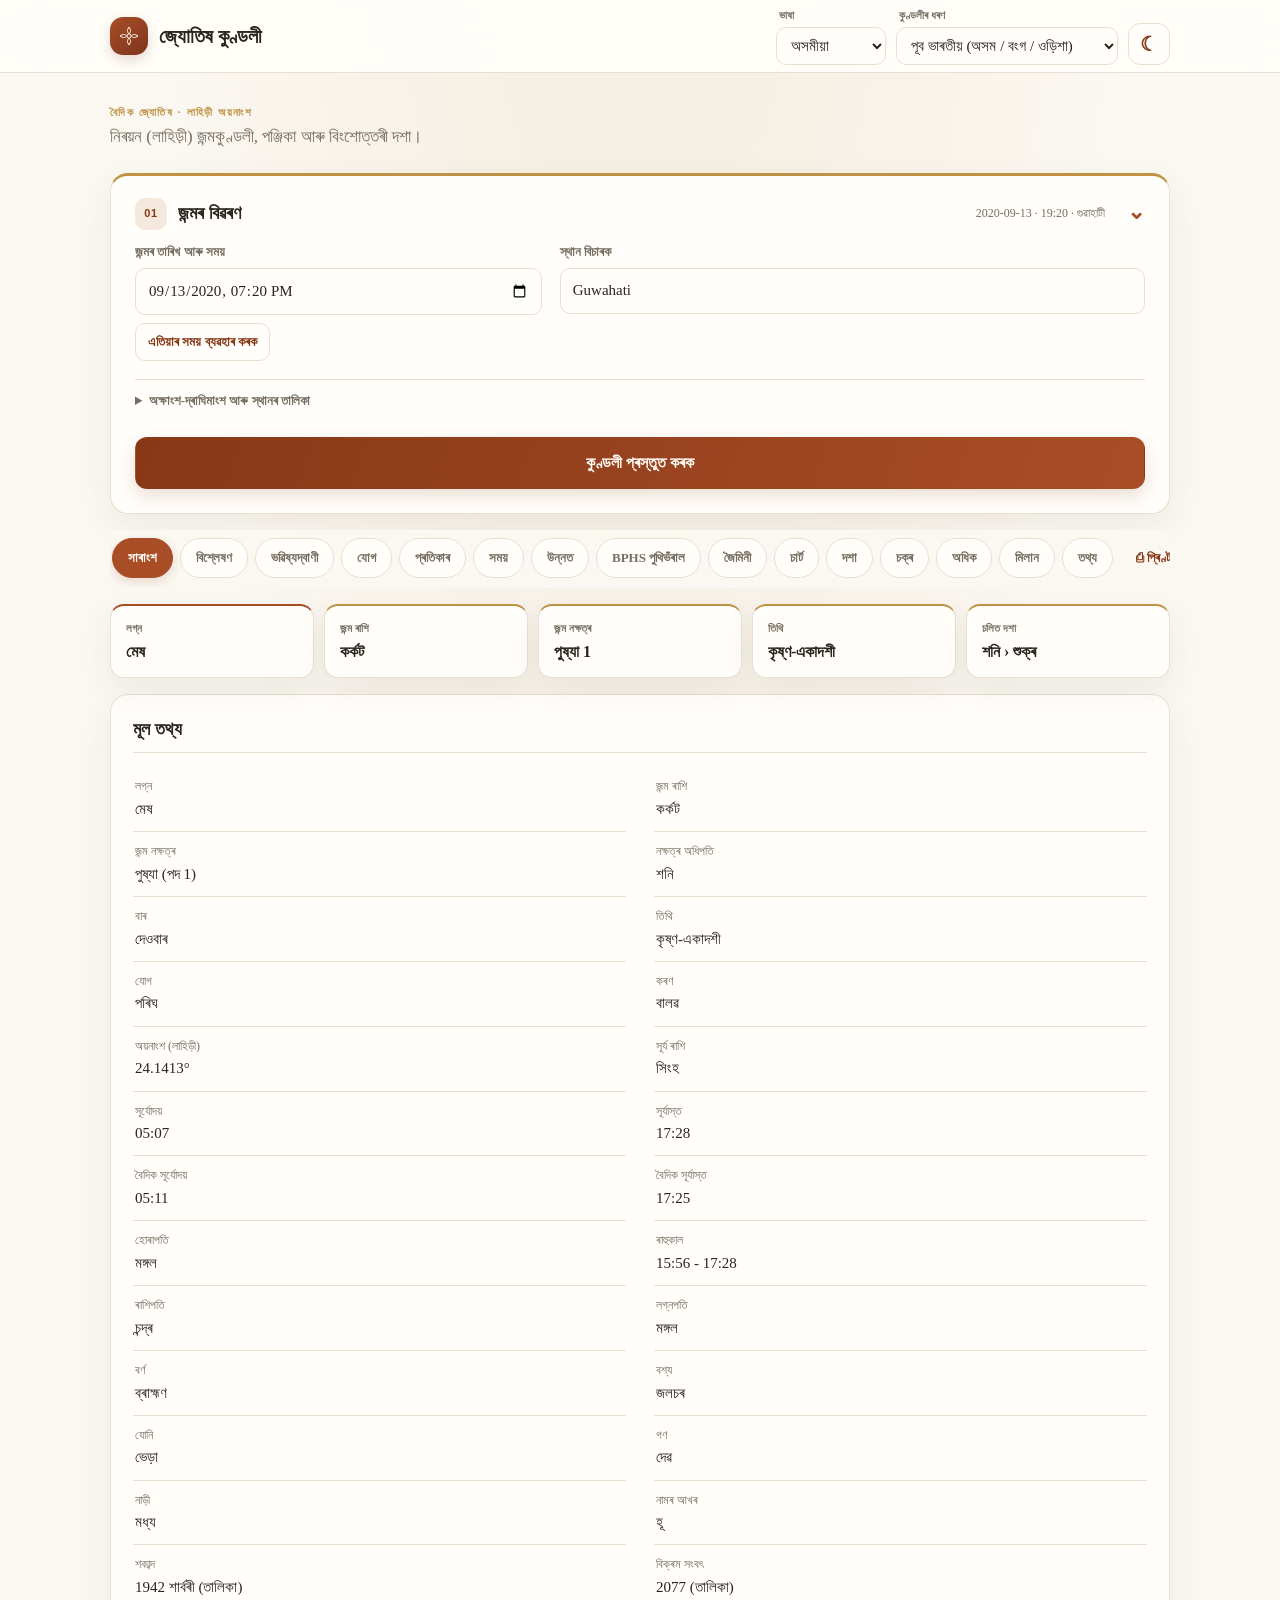
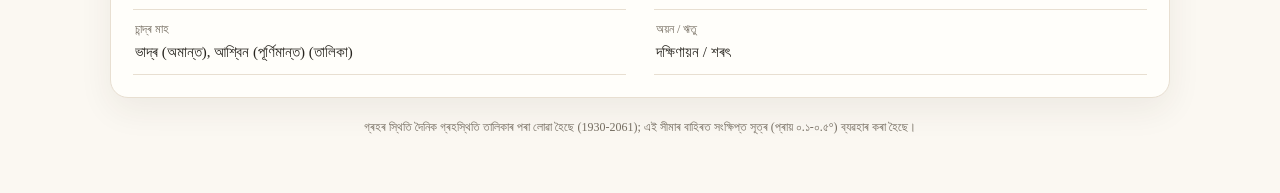
==== commit 15e26c72: "Update index.html" ====
--- a/index.html
+++ b/index.html
@@ -7,539 +7,7 @@
   <meta name="theme-color" content="#fbf8f2">
   <title>Jyotish Kundli</title>
   <link rel="icon" href="data:image/svg+xml,%3Csvg xmlns='http://www.w3.org/2000/svg' viewBox='0 0 36 36' fill='%23a94d27'%3E%3Cpath d='M18 4.5c2.9 4 3.1 7.4 0 10.2-3.1-2.8-2.9-6.2 0-10.2Z'/%3E%3Cpath d='M18 31.5c-2.9-4-3.1-7.4 0-10.2 3.1 2.8 2.9 6.2 0 10.2Z'/%3E%3Cpath d='M4.5 18c4-2.9 7.4-3.1 10.2 0-2.8 3.1-6.2 2.9-10.2 0Z'/%3E%3Cpath d='M31.5 18c-4 2.9-7.4 3.1-10.2 0 2.8-3.1 6.2-2.9 10.2 0Z'/%3E%3Ccircle cx='18' cy='18' r='3.1'/%3E%3C/svg%3E">
-  <style>
-:root {
-  color-scheme: light;
-  --bg: #fbf8f2;
-  --surface: #fffefa;
-  --surface-soft: #f6f0e6;
-  --text: #28251f;
-  --muted: #766e62;
-  --accent: #a94d27;
-  --accent-strong: #873817;
-  --accent-soft: #f5e8dc;
-  --gold: #bf9145;
-  --ac: var(--accent);
-  --tx: var(--text);
-  --mu: var(--muted);
-  --chart-line: #8b3e22;
-  --border: #e8dfd1;
-  --shadow: 0 12px 34px rgba(61, 43, 24, .07);
-  --radius: 18px;
-  box-sizing: border-box;
-  padding-top: env(safe-area-inset-top, 0px);
-  padding-bottom: env(safe-area-inset-bottom, 0px);
-}
-:root[data-theme="dark"] {
-  color-scheme: dark;
-  --bg: #171511;
-  --surface: #211e19;
-  --surface-soft: #2b261f;
-  --text: #f1eadf;
-  --muted: #b3a691;
-  --accent: #e69362;
-  --accent-strong: #f1a477;
-  --accent-soft: #38271f;
-  --gold: #d6b36c;
-  --chart-line: #efb183;
-  --border: #3b342b;
-  --shadow: 0 12px 34px rgba(0, 0, 0, .18);
-}
-@media (prefers-color-scheme: dark) {
-  :root:not([data-theme="light"]) {
-    color-scheme: dark;
-    --bg: #171511;
-    --surface: #211e19;
-    --surface-soft: #2b261f;
-    --text: #f1eadf;
-    --muted: #b3a691;
-    --accent: #e69362;
-    --accent-strong: #f1a477;
-    --accent-soft: #38271f;
-    --gold: #d6b36c;
-    --chart-line: #efb183;
-    --border: #3b342b;
-    --shadow: 0 12px 34px rgba(0, 0, 0, .18);
-  }
-}
-*, *::before, *::after { box-sizing: inherit; }
-html { scroll-behavior: smooth; scroll-padding-top: calc(var(--th, 72px) + 18px); }
-body {
-  margin: 0;
-  background: radial-gradient(ellipse at 50% -25%, rgba(191, 145, 69, .13), transparent 56%), var(--bg);
-  color: var(--text);
-  font: 15px/1.55 Georgia, 'Times New Roman', 'Nirmala UI', 'Noto Sans Bengali', 'Noto Sans Devanagari', 'Bangla MN', serif;
-  min-width: 320px;
-}
-button, input, select { box-sizing: border-box; max-width: 100%; font: inherit; }
-main { width: min(100% - 40px, 1060px); margin: 0 auto; padding: 30px 0 56px; }
-h1, h2, p { margin-top: 0; }
-h1 { margin: 0; font-size: 21px; line-height: 1.15; color: var(--text); }
-h2 { margin: 0 0 14px; color: var(--text); font-size: 18px; line-height: 1.35; }
-small { color: var(--muted); }
-.top {
-  position: sticky; top: 0; z-index: 30;
-  background: color-mix(in srgb, var(--surface) 93%, transparent);
-  border-bottom: 1px solid var(--border);
-  padding-top: env(safe-area-inset-top, 0px);
-  backdrop-filter: blur(16px);
-}
-.top .wrap {
-  width: min(100% - 40px, 1060px); min-height: 72px; margin: 0 auto;
-  display: flex; align-items: center; justify-content: space-between; gap: 20px;
-}
-.brand { display: inline-flex; align-items: center; gap: 11px; color: inherit; text-decoration: none; }
-.brand-mark {
-  width: 38px; height: 38px; display: grid; place-items: center; flex: 0 0 auto;
-  color: #fff8e9; background: linear-gradient(145deg, var(--accent), #7e351e);
-  border-radius: 13px; box-shadow: 0 5px 13px rgba(137, 62, 29, .2);
-}
-.brand-mark svg { width: 24px; height: 24px; stroke: currentColor; stroke-width: 1.5; }
-.brand-name { font-weight: 700; font-size: 20px; letter-spacing: -.35px; }
-.ctl { display: flex; align-items: flex-end; gap: 10px; }
-.pref { min-width: 110px; }
-.pref.style-pref { min-width: 175px; }
-.ctl label { display: block; margin: 0 0 3px 3px; color: var(--muted); font-size: 11px; }
-.ctl select { min-height: 38px; padding: 6px 28px 6px 10px; }
-label { display: block; margin: 0 0 6px; color: var(--muted); font-size: 13px; font-weight: 600; }
-input, select {
-  width: 100%; min-height: 46px; padding: 10px 12px;
-  color: var(--text); background: var(--surface); border: 1px solid var(--border);
-  border-radius: 10px; outline: none; transition: border-color .16s, box-shadow .16s, background .16s;
-}
-input::placeholder { color: color-mix(in srgb, var(--muted) 75%, transparent); }
-input:hover, select:hover { border-color: color-mix(in srgb, var(--accent) 46%, var(--border)); }
-input:focus, select:focus { border-color: var(--accent); box-shadow: 0 0 0 3px color-mix(in srgb, var(--accent) 16%, transparent); }
-input[type="file"] { padding: 8px; font-size: 13px; }
-input[type="file"]::file-selector-button { margin-right: 10px; border: 0; border-radius: 7px; padding: 7px 10px; color: var(--accent-strong); background: var(--accent-soft); cursor: pointer; }
-button {
-  min-height: 44px; margin-top: 12px; padding: 10px 18px; border: 1px solid transparent;
-  border-radius: 10px; color: #fffaf3; background: var(--accent); font-weight: 700;
-  cursor: pointer; transition: transform .14s, filter .14s, box-shadow .14s, background .14s;
-}
-button:hover { filter: brightness(1.06); box-shadow: 0 5px 14px rgba(130, 55, 26, .13); }
-button:active { transform: translateY(1px); }
-button:focus-visible, a:focus-visible, summary:focus-visible { outline: 3px solid color-mix(in srgb, var(--gold) 75%, white); outline-offset: 3px; }
-button.ghost { color: var(--accent-strong); background: var(--surface); border-color: var(--border); }
-button.ghost:hover { background: var(--accent-soft); }
-button.icon { width: 42px; min-height: 42px; padding: 0; margin: 0; border-radius: 12px; font-size: 20px; }
-button.sm { min-height: 38px; margin-top: 8px; padding: 7px 12px; font-size: 13px; }
-button.wide { width: 100%; min-height: 52px; margin-top: 18px; border-radius: 12px; background: linear-gradient(110deg, var(--accent-strong), var(--accent)); box-shadow: 0 7px 17px rgba(133, 56, 26, .16); font-size: 16px; }
-.intro { margin: 2px 0 22px; }
-.eyebrow { margin: 0 0 5px; color: var(--gold); font: 700 11px/1.3 Arial, sans-serif; letter-spacing: .13em; text-transform: uppercase; }
-.sub { max-width: 700px; margin: 0; color: var(--muted); font-size: 17px; }
-.card {
-  margin-bottom: 16px; padding: 22px; color: var(--text); background: var(--surface);
-  border: 1px solid var(--border); border-radius: var(--radius); box-shadow: var(--shadow);
-}
-.birth-card { padding: 22px 24px 24px; border-top: 3px solid var(--gold); }
-details { border-top: 1px solid var(--border); padding: 11px 0 0; }
-summary { cursor: pointer; border-radius: 7px; }
-details > summary { margin-bottom: 8px; }
-details.card > summary { list-style: none; display: flex; align-items: center; justify-content: space-between; gap: 14px; }
-details.card > summary::-webkit-details-marker { display: none; }
-details.card > summary::after { content: '⌄'; margin-left: 8px; color: var(--accent); font: 700 22px/1 Arial, sans-serif; transform: translateY(-2px); }
-details.card:not([open]) > summary::after { content: '＋'; font-size: 17px; }
-.summary-title { display: inline-flex; align-items: center; gap: 11px; color: var(--text); font-size: 18px; font-weight: 700; }
-.step { width: 32px; height: 32px; display: inline-grid; place-items: center; flex: 0 0 auto; color: var(--accent-strong); background: var(--accent-soft); border-radius: 10px; font: 700 11px/1 Arial, sans-serif; letter-spacing: .06em; }
-.fs { max-width: 58%; margin-left: auto; color: var(--muted); font-size: 12px; font-weight: 400; text-align: right; }
-.f { display: grid; grid-template-columns: repeat(2, minmax(0, 1fr)); gap: 16px; }
-.f > div { min-width: 0; }
-.birth-fields { grid-template-columns: minmax(230px, .82fr) minmax(280px, 1.18fr); gap: 18px; padding-top: 4px; }
-.date-field, .place-field { min-width: 0; }
-.place-field { position: relative; }
-.adv { margin-top: 18px; border-top: 1px solid var(--border); }
-.adv > summary { color: var(--muted); font-size: 13px; font-weight: 600; }
-.advanced-fields { grid-template-columns: repeat(3, minmax(0, 1fr)); padding-top: 9px; }
-.import-field { grid-column: 1 / -1; }
-.pr { display: none; position: absolute; z-index: 12; top: calc(100% + 5px); left: 0; right: 0; max-height: 250px; overflow-y: auto; padding: 6px; background: var(--surface); border: 1px solid var(--border); border-radius: 12px; box-shadow: 0 12px 28px rgba(34, 28, 20, .16); }
-.pr:not(:empty) { display: flex; flex-direction: column; gap: 3px; }
-.pr button { width: 100%; min-height: 40px; margin: 0; padding: 8px 10px; color: var(--text); background: transparent; border: 0; border-radius: 8px; text-align: left; font-size: 13px; font-weight: 400; }
-.pr button:hover, .pr button:focus-visible { color: var(--accent-strong); background: var(--accent-soft); box-shadow: none; }
-.tabs {
-  position: sticky; top: var(--th, 72px); z-index: 20; display: flex; align-items: center; gap: 7px;
-  overflow-x: auto; margin: 0 0 16px; padding: 8px 2px 10px; background: color-mix(in srgb, var(--bg) 92%, transparent);
-  backdrop-filter: blur(10px); scrollbar-width: none;
-}
-.tabs::-webkit-scrollbar { display: none; }
-.tabs button { min-height: 40px; flex: 0 0 auto; margin: 0; padding: 7px 15px; color: var(--muted); background: var(--surface); border: 1px solid var(--border); border-radius: 999px; font-size: 13px; font-weight: 600; }
-.tabs button[aria-selected="true"] { color: #fffaf3; background: var(--accent); border-color: var(--accent); box-shadow: 0 4px 12px rgba(137, 57, 27, .16); }
-.tabs .pr-btn { margin-left: auto; color: var(--accent-strong); background: transparent; border-color: transparent; }
-body [data-t] { display: none; }
-body[data-tab="sum"] [data-t="sum"], body[data-tab="analysis"] [data-t="analysis"], body[data-tab="bphs"] [data-t="bphs"], body[data-tab="jaimini"] [data-t="jaimini"], body[data-tab="chart"] [data-t="chart"], body[data-tab="dasha"] [data-t="dasha"], body[data-tab="chakra"] [data-t="chakra"], body[data-tab="more"] [data-t="more"], body[data-tab="match"] [data-t="match"], body[data-tab="data"] [data-t="data"] { display: block; }
-#out > section { display: none; }
-body[data-tab="sum"] #out > [data-t="sum"], body[data-tab="analysis"] #out > [data-t="analysis"], body[data-tab="bphs"] #out > [data-t="bphs"], body[data-tab="jaimini"] #out > [data-t="jaimini"], body[data-tab="chart"] #out > [data-t="chart"], body[data-tab="dasha"] #out > [data-t="dasha"], body[data-tab="chakra"] #out > [data-t="chakra"], body[data-tab="more"] #out > [data-t="more"] { display: block; }
-.hero { display: grid; grid-template-columns: repeat(5, minmax(0, 1fr)); gap: 10px; margin: 0 0 16px; }
-.hero div { min-width: 0; padding: 15px 15px 14px; background: var(--surface); border: 1px solid var(--border); border-top: 2px solid var(--gold); border-radius: 14px; box-shadow: var(--shadow); }
-.hero div:first-child { border-top-color: var(--accent); }
-.hero small { display: block; margin-bottom: 6px; color: var(--muted); font: 600 11px/1.3 Arial, sans-serif; }
-.hero b { display: block; color: var(--text); font-size: 16px; line-height: 1.35; overflow-wrap: anywhere; }
-.g { display: grid; grid-template-columns: repeat(2, minmax(0, 1fr)); column-gap: 28px; }
-.g div { min-width: 0; padding: 10px 2px; border-bottom: 1px solid var(--border); }
-.g b { display: block; margin-bottom: 2px; color: var(--muted); font-size: 12px; font-weight: 400; }
-.sc { overflow-x: auto; }
-table { width: 100%; border-collapse: collapse; font-size: 14px; }
-td, th { padding: 10px 12px; border-bottom: 1px solid var(--border); text-align: left; white-space: nowrap; }
-th { color: var(--muted); background: var(--surface-soft); font-size: 12px; font-weight: 700; }
-thead th:first-child, tr:first-child th:first-child { border-radius: 8px 0 0 8px; }
-tbody tr:nth-child(even) td { background: color-mix(in srgb, var(--surface-soft) 48%, transparent); }
-tbody tr:hover td, table tr:hover td { background: var(--accent-soft); }
-tr.now td { background: var(--accent-soft); color: var(--accent-strong); font-weight: 700; }
-td.w, p.w { white-space: normal; }
-td.w { min-width: 240px; font-size: 13px; }
-.bar { display: grid; grid-template-columns: repeat(auto-fit, minmax(180px, 1fr)); gap: 12px; margin-bottom: 16px; }
-.ch { display: grid; grid-template-columns: repeat(4, 1fr); max-width: 450px; margin: 8px auto; overflow: hidden; border: 2px solid var(--accent); border-radius: 5px; background: var(--surface-soft); }
-.ch div { min-height: 82px; padding: 6px; border: 1px solid var(--border); font-size: 12px; }
-.ch i { display: block; color: var(--muted); font-size: 10px; }
-.ch .c { grid-column: 2 / 4; grid-row: 2 / 4; display: flex; align-items: center; justify-content: center; color: var(--accent); text-align: center; font-size: 14px; }
-.l { outline: 2px solid var(--accent); outline-offset: -2px; }
-.nv { display: grid; grid-template-columns: repeat(3, minmax(0, 1fr)); gap: 9px; margin: 12px 0; }
-.nv div { display: flex; flex-direction: column; gap: 3px; padding: 11px; background: var(--surface); border: 1px solid var(--border); border-radius: 12px; font-size: 13px; }
-.nv i { color: var(--muted); font-size: 11px; font-style: normal; }
-.nv em { min-height: 17px; color: var(--accent-strong); font-size: 12px; font-style: normal; }
-.nv small { font-size: 11px; }
-.nv .tg { background: color-mix(in srgb, #3c8c50 11%, var(--surface)); }
-.nv .tb { background: color-mix(in srgb, #be3c32 10%, var(--surface)); }
-.nv .tn { background: color-mix(in srgb, var(--muted) 8%, var(--surface)); }
-.section-heading { display: flex; align-items: center; gap: 12px; margin-bottom: 18px; }
-.section-heading h2 { margin: 0; }
-.match-card .section-heading { margin-bottom: 18px; }
-#out .card > h2, .data-card h2 { padding-bottom: 11px; border-bottom: 1px solid var(--border); }
-#out svg { max-width: 460px !important; padding: 8px; background: var(--surface-soft); border: 1px solid var(--border); border-radius: 14px; }
-#out svg text { font-family: inherit; }
-.footnote { max-width: 850px; margin: 20px auto 0; color: var(--muted); font-size: 12px; line-height: 1.6; text-align: center; }
-#pc { display: inline-block; margin-top: 5px; }
-@media (max-width: 860px) {
-  main, .top .wrap { width: min(100% - 32px, 700px); }
-  .hero { grid-template-columns: repeat(3, minmax(0, 1fr)); }
-  .tabs .pr-btn { margin-left: 0; }
-}
-@media (max-width: 600px) {
-  .top .wrap { min-height: 0; padding: 10px 0; align-items: center; flex-wrap: wrap; gap: 10px; }
-  .brand-name { font-size: 18px; }
-  .brand-mark { width: 34px; height: 34px; border-radius: 11px; }
-  .ctl { width: 100%; display: grid; grid-template-columns: minmax(95px, .8fr) minmax(140px, 1.3fr) 42px; gap: 7px; align-items: end; }
-  .pref, .pref.style-pref { min-width: 0; }
-  .ctl select { width: 100%; min-height: 38px; max-width: none; padding: 5px 24px 5px 8px; font-size: 12px; }
-  .ctl label { margin-left: 1px; }
-  .ctl .icon { width: 40px; min-height: 38px; }
-  main { width: min(100% - 28px, 540px); padding: 22px 0 38px; }
-  .intro { margin-bottom: 16px; }
-  .sub { font-size: 15px; }
-  .card { padding: 17px; border-radius: 15px; }
-  .birth-card { padding: 17px; }
-  .summary-title { font-size: 16px; }
-  .fs { max-width: 45%; font-size: 11px; }
-  .birth-fields, .f { grid-template-columns: 1fr; gap: 13px; }
-  .advanced-fields { grid-template-columns: repeat(2, minmax(0, 1fr)); }
-  .hero { grid-template-columns: repeat(2, minmax(0, 1fr)); gap: 8px; }
-  .hero div { padding: 12px; }
-  .hero b { font-size: 14px; }
-  .g { grid-template-columns: 1fr 1fr; column-gap: 14px; }
-  .g div { padding: 8px 0; font-size: 13px; overflow-wrap: anywhere; }
-  .g b { font-size: 11px; }
-  .tabs { gap: 6px; margin: 0 -2px 12px; padding: 7px 2px 9px; }
-  .tabs button { min-height: 38px; padding: 6px 12px; font-size: 12px; }
-  .tabs .pr-btn { padding-inline: 10px; }
-  .nv { grid-template-columns: repeat(2, minmax(0, 1fr)); gap: 7px; }
-  td, th { padding: 9px; font-size: 12px; }
-  .ch div { min-height: 70px; padding: 4px; font-size: 11px; }
-}
-@media (max-width: 390px) {
-  main, .top .wrap { width: calc(100% - 24px); }
-  .hero { grid-template-columns: 1fr 1fr; }
-  .g { grid-template-columns: 1fr; }
-  .advanced-fields { grid-template-columns: 1fr; }
-  .import-field { grid-column: auto; }
-  .fs { display: none; }
-  .tabs .pr-btn { display: none; }
-}
-@media (prefers-reduced-motion: reduce) {
-  *, *::before, *::after { scroll-behavior: auto !important; transition-duration: .01ms !important; animation-duration: .01ms !important; }
-}
-@media print {
-  .top, .tabs, #fd, button { display: none !important; }
-  body [data-t], #out > section { display: block !important; }
-  body { background: #fff; color: #111; }
-  main { width: 100%; padding: 0; }
-  .card { break-inside: avoid; border-color: #bbb; box-shadow: none; }
-  details > * { display: block; }
-}
-
-.analysis-card h2 { margin-bottom: 16px; }
-.analysis-list { display: grid; grid-template-columns: repeat(2, minmax(0, 1fr)); gap: 11px; }
-.analysis-item { min-width: 0; padding: 14px; background: var(--surface-soft); border: 1px solid var(--border); border-radius: 13px; }
-.analysis-top { display: flex; align-items: flex-start; justify-content: space-between; gap: 10px; margin-bottom: 8px; }
-.analysis-top b { font-size: 15px; line-height: 1.35; }
-.analysis-status { display: inline-flex; align-items: center; flex: 0 0 auto; padding: 4px 8px; border-radius: 999px; font: 700 10px/1.2 Arial, sans-serif; letter-spacing: .02em; }
-.analysis-status.is-present { color: #27633a; background: #e4f1e5; }
-.analysis-status.is-caution { color: #805315; background: #f5ebd4; }
-.analysis-status.is-neutral { color: var(--muted); background: var(--surface); }
-:root[data-theme="dark"] .analysis-status.is-present { color: #b9e5c1; background: #24382a; }
-:root[data-theme="dark"] .analysis-status.is-caution { color: #f2d49a; background: #3a3020; }
-.analysis-item p { margin: 0 0 7px; font-size: 13px; line-height: 1.45; }
-.analysis-item small { display: block; line-height: 1.45; }
-.analysis-source { margin-top: 9px; color: var(--accent-strong); font: 600 11px/1.4 Arial, sans-serif; }
-.analysis-note { margin: 14px 0 0; padding-top: 11px; color: var(--muted); border-top: 1px solid var(--border); font-size: 12px; line-height: 1.55; }
-.analysis-empty { margin: 0; color: var(--muted); }
-.analysis-disclaimer { border-left: 3px solid var(--gold); }
-.analysis-disclaimer b { display: block; margin-bottom: 5px; }
-.analysis-disclaimer p { margin: 0; color: var(--muted); font-size: 13px; line-height: 1.6; }
-@media (max-width: 600px) { .analysis-list { grid-template-columns: 1fr; } }
-
-.analysis-theme { margin: 8px 0 0 !important; color: var(--muted); font-size: 12px !important; line-height: 1.5 !important; }
-
-/* BPHS chapter library and sign-based research tables */
-.bphs-intro { color: var(--muted); margin: 0 0 14px; }
-.bphs-library-head { margin-bottom: 14px; }
-.bphs-library-head > p { color: var(--muted); max-width: 75ch; }
-.bphs-library-head label { display: block; font-weight: 700; margin: 14px 0 5px; }
-#bphs-search { display: block; width: 100%; min-height: 46px; border: 1px solid var(--border); border-radius: 12px; padding: 10px 13px; background: var(--surface); color: var(--text); }
-#bphs-search:focus-visible { outline: 3px solid var(--accent); outline-offset: 2px; }
-#bphs-search-count { font-size: 13px; margin: 7px 0 0; }
-.bphs-entries { display: grid; gap: 8px; }
-.bphs-entry { border: 1px solid var(--border); border-radius: 13px; overflow: clip; background: var(--surface); box-shadow: 0 3px 11px rgba(45, 35, 23, .035); }
-.bphs-entry[hidden] { display: none; }
-.bphs-entry summary { cursor: pointer; display: flex; align-items: center; justify-content: space-between; gap: 14px; min-height: 48px; padding: 10px 15px; color: var(--text); }
-.bphs-entry summary::marker { color: var(--accent); }
-.bphs-entry summary:hover { background: var(--surface-soft); }
-.bphs-count { color: var(--muted); font-size: 12px; white-space: nowrap; }
-.bphs-entry-body { border-top: 1px solid var(--border); padding: 13px 16px 16px; }
-.bphs-entry-body > p { margin: 0 0 11px; max-width: 88ch; }
-.bphs-sub { margin-top: 10px; }
-.bphs-sub b { color: var(--accent-strong); font-size: 13px; }
-.bphs-sub ul { margin: 5px 0 0; padding-left: 20px; color: var(--muted); }
-.bphs-sub li + li { margin-top: 4px; }
-.bphs-entry-body small { display: block; color: var(--muted); margin-top: 13px; }
-.bphs-entries + .analysis-disclaimer { margin-top: 14px; }
-#out section[data-t="analysis"] .card { margin-top: 14px; }
-#out section[data-t="analysis"] .card h2 { margin-top: 0; }
-#out section[data-t="analysis"] .sc { overflow-x: auto; }
-#out section[data-t="analysis"] table { min-width: 560px; }
-#out section[data-t="analysis"] td.w { min-width: 230px; }
-@media (max-width: 600px) {
-  .bphs-entry summary { align-items: flex-start; padding: 11px 12px; }
-  .bphs-entry-body { padding: 12px; }
-  #out section[data-t="analysis"] table { min-width: 520px; }
-}
-
-.bphs-stats { color: var(--accent-strong) !important; font-size: 13px; font-weight: 700; }
-
-.bphs-entry summary::after { content: '＋'; flex: 0 0 auto; color: var(--accent); font: 700 15px/1 Arial, sans-serif; }
-.bphs-entry[open] > summary::after { content: '−'; }
-
-/* Source-faithful BPHS yoga outcomes */
-.analysis-result-block { margin-top: 10px; padding: 10px 11px; border-left: 3px solid var(--accent); border-radius: 0 9px 9px 0; background: var(--surface); }
-.analysis-result { margin: 0; color: var(--text); font-size: 13px; line-height: 1.55; }
-.analysis-result b { color: var(--accent-strong); }
-.analysis-qualifier { margin: 7px 0 0; color: var(--muted); font-size: 12px; line-height: 1.5; }
-.historical-redaction { color: var(--accent-strong); font-weight: 650; }
-.yoga-results-card table { min-width: 960px; }
-.yoga-results-card td:last-child { min-width: 340px; max-width: 600px; white-space: normal; vertical-align: top; }
-
-.bphs-yoga-rule { margin-top: 7px; padding: 0; border: 1px solid var(--border); border-radius: 9px; background: var(--surface); }
-.bphs-yoga-rule summary { min-height: 38px; padding: 8px 10px; color: var(--text); font-size: 13px; }
-.bphs-yoga-rule > div { padding: 0 10px 10px; }
-.bphs-yoga-rule p { margin: 6px 0 0; font-size: 12px; line-height: 1.5; }
-.bphs-computability { color: var(--muted); }
-
-/* Jaimini reference tables and BPHS Sudarshana Chakra */
-.jaimini-intro { border-top: 3px solid var(--gold); }
-.jaimini-intro small { display: block; }
-.jaimini-table { min-width: 760px; }
-.jaimini-table td small { display: block; margin-top: 3px; color: var(--muted); font-size: 11px; white-space: normal; }
-.jaimini-table td.j-method { min-width: 235px; max-width: 420px; white-space: normal; font-size: 12px; }
-.argala-table { min-width: 1060px; }
-.argala-table td { white-space: normal; }
-.argala-table td small { display: block; margin: 3px 0 0; }
-.chara-table { min-width: 1250px; }
-.chara-table td.j-method { min-width: 300px; }
-.jaimini-active { margin: 0 0 12px; padding: 12px 14px; color: var(--accent-strong); background: var(--accent-soft); border-left: 3px solid var(--accent); border-radius: 8px; }
-.sudarshana-wrap { width: min(100%, 500px); margin: 12px auto 10px; }
-#out svg.sudarshana-svg { display: block; width: 100%; max-width: 500px; height: auto; margin: 0 auto; padding: 8px; background: var(--surface); border: 1px solid var(--border); border-radius: 16px; }
-#out svg.sudarshana-svg line, #out svg.sudarshana-svg circle { stroke: var(--chart-line); stroke-width: 1.7; vector-effect: non-scaling-stroke; }
-#out svg.sudarshana-svg text { fill: var(--text); stroke: none; font-family: Arial, sans-serif; }
-#out svg.sudarshana-svg .sud-house { font-size: 10px; font-weight: 700; }
-#out svg.sudarshana-svg .sud-planets { font-size: 9px; }
-#out svg.sudarshana-svg .sud-center { font-size: 10px; font-weight: 700; }
-#out svg.sudarshana-svg .sud-center-sub { font-size: 9px; fill: var(--muted); }
-.sudarshana-legend { display: flex; justify-content: center; flex-wrap: wrap; gap: 8px 16px; margin: 10px 0 14px; color: var(--muted); font-size: 12px; }
-.sudarshana-legend span { display: inline-flex; align-items: center; gap: 6px; }
-.legend-dot { display: inline-block; width: 10px; height: 10px; border: 1px solid var(--chart-line); border-radius: 50%; }
-.inner-dot { background: var(--surface-soft); }
-.middle-dot { background: var(--accent-soft); }
-.outer-dot { background: var(--gold); }
-.sud-table-details { margin: 12px 0 16px; }
-.sud-table-details > summary { color: var(--accent-strong); font-weight: 700; }
-.sudarshana-table { min-width: 650px; }
-.sudarshana-table td { white-space: normal; min-width: 135px; }
-.sudarshana-table td:first-child { min-width: 65px; }
-.sud-cycle { margin: 16px 0 12px; padding: 16px; background: var(--surface-soft); border: 1px solid var(--border); border-radius: 14px; }
-.sud-cycle h3 { margin: 0 0 5px; font-size: 16px; }
-.sud-cycle > p { margin: 0 0 12px; color: var(--muted); font-size: 12px; }
-.sud-periods { display: grid; grid-template-columns: repeat(3, minmax(0, 1fr)); gap: 9px; margin-bottom: 10px; }
-.sud-period { min-width: 0; padding: 11px; background: var(--surface); border: 1px solid var(--border); border-radius: 10px; }
-.sud-period b { display: block; margin-bottom: 5px; color: var(--accent-strong); }
-.sud-period small { display: block; overflow-wrap: anywhere; font-size: 11px; }
-.sud-cycle > small { display: block; }
-.sud-caution, .sud-cycle-note { margin: 12px 0; padding: 11px 13px; color: var(--text); background: var(--accent-soft); border-left: 3px solid var(--gold); border-radius: 8px; }
-@media (max-width: 700px) {
-  .sud-periods { grid-template-columns: 1fr; }
-  #out svg.sudarshana-svg { padding: 3px; }
-  #out svg.sudarshana-svg .sud-house { font-size: 11px; }
-  #out svg.sudarshana-svg .sud-planets { font-size: 9px; }
-}
-
-.table-scroll-hint { display: block; margin: 0 0 8px; color: var(--muted); font-size: 11px; }
-
-/* Source-grounded Pataki Rishta diagram and BPHS exploration tools */
-.pataki-card .section-heading{align-items:flex-start}
-.pataki-card .section-heading h2{margin:0 0 4px}
-.pataki-layout{display:grid;grid-template-columns:minmax(280px,.95fr) minmax(0,1.2fr);gap:22px;align-items:start}
-.pataki-diagram-wrap{min-width:0;padding:12px;background:var(--surface-soft);border:1px solid var(--border);border-radius:14px}
-.pataki-controls{display:flex;align-items:end;justify-content:flex-end;gap:10px;margin-bottom:6px}
-.pataki-controls label{margin:0;color:var(--muted);font-size:12px}
-.pataki-controls select{width:auto;min-width:150px;min-height:38px;padding:5px 28px 5px 9px;font-size:13px}
-#out svg.pataki-svg{width:100%;max-width:560px!important;height:auto;display:block;margin:0 auto;padding:2px;background:var(--surface-soft);border:0;border-radius:0;overflow:visible}
-.pataki-frame{fill:var(--surface);stroke:var(--chart-line);stroke-width:2.2}
-.pataki-grid-line{fill:none;stroke:var(--chart-line);stroke-width:1.4;vector-effect:non-scaling-stroke}
-.pataki-flag{fill:none;stroke:var(--chart-line);stroke-width:1.4;vector-effect:non-scaling-stroke}
-.pataki-vedha-line{stroke:var(--gold);stroke-width:3;opacity:.8;vector-effect:non-scaling-stroke}
-.pataki-vedha-line.pataki-moon-mark{stroke:var(--accent);stroke-width:3;opacity:.7}
-.pataki-house-sign{font:700 13px Arial,sans-serif;fill:var(--text)}
-.pataki-house-planets{font:700 11px Arial,sans-serif;fill:var(--accent-strong)}
-.pataki-center-label{font:700 12px Arial,sans-serif;fill:var(--muted);letter-spacing:.08em}
-.pataki-house.pataki-lagna-mark .pataki-house-sign{fill:var(--accent-strong)}
-.pataki-house.pataki-moon-mark .pataki-house-sign{text-decoration:underline;text-decoration-color:var(--gold);text-decoration-thickness:2px}
-.pataki-legend{display:flex;flex-wrap:wrap;justify-content:center;gap:12px;margin:2px 0 0;color:var(--muted);font-size:11px}
-.pataki-legend span{display:inline-flex;align-items:center;gap:5px}
-.pataki-legend i{width:11px;height:11px;display:inline-block;border:2px solid var(--accent);border-radius:50%}
-.pataki-legend .legend-moon{border-color:var(--gold)}
-.pataki-legend .legend-vedha{height:0;border:0;border-top:2px dashed var(--gold);border-radius:0}
-.pataki-side{min-width:0}
-.pataki-side h3{margin:5px 0 6px;font-size:15px}
-.pataki-side p{margin:0 0 9px;color:var(--muted);font-size:13px}
-.pataki-side .sc{margin-bottom:14px}
-.pataki-side table{font-size:12px}
-.pataki-side th,.pataki-side td{padding:7px 8px}
-.pataki-notice{margin-top:16px;padding:12px 14px;color:var(--muted);background:var(--surface-soft);border-left:3px solid var(--gold);border-radius:8px;font-size:12px;line-height:1.55}
-.pataki-notice b{color:var(--text)}
-.av-shodhana{margin-top:16px;padding-top:14px}
-.av-shodhana>summary{color:var(--accent-strong);font-weight:700}
-.av-shodhana>p{max-width:850px;color:var(--muted);font-size:13px}
-.av-controls{max-width:320px;margin:12px 0}
-.av-controls select{min-height:40px}
-.av-shodhana-table td:not(:first-child),.av-shodhana-table th:not(:first-child){text-align:center}
-.av-total td{font-weight:700;border-top:2px solid var(--border)}
-.av-lagna{display:flex;flex-wrap:wrap;gap:5px 10px;align-items:center;margin:12px 0 6px;padding:10px 12px;background:var(--surface-soft);border:1px solid var(--border);border-radius:10px;font-size:12px}
-.av-lagna span{flex:1 1 100%;color:var(--muted);overflow-wrap:anywhere}
-.av-lagna>b:last-child{margin-left:auto;color:var(--accent-strong)}
-.varga-counts{display:grid;grid-template-columns:repeat(auto-fit,minmax(175px,1fr));gap:7px;margin:12px 0}
-.varga-count{padding:8px 10px;color:var(--muted);background:var(--surface-soft);border:1px solid var(--border);border-radius:9px;font-size:11px}
-.varga-count b{color:var(--text)}
-.varga-matrix th,.varga-matrix td{padding:7px 8px;font-size:11px}
-.varga-matrix td:nth-child(n+4),.varga-matrix thead th:nth-child(n+4){min-width:44px;text-align:center}
-.varga-matrix tbody th{white-space:nowrap}
-.varga-matrix tbody tr:hover td{background:var(--accent-soft)}
-@media(max-width:760px){.pataki-layout{grid-template-columns:1fr;gap:14px}.pataki-diagram-wrap{max-width:520px;margin:0 auto;width:100%}.pataki-side .sc{max-width:100%}}
-@media(max-width:600px){.pataki-diagram-wrap{padding:8px}.pataki-controls{justify-content:space-between}.pataki-controls select{min-width:0;width:55%}.pataki-side h3{margin-top:10px}.pataki-side th,.pataki-side td{padding:7px 6px;font-size:11px}.varga-counts{grid-template-columns:repeat(2,minmax(0,1fr));gap:6px}.varga-count{padding:7px;font-size:10px}}
-
-
-/* Pataki Rishta Chakra Enhanced Styles */
-.pataki-lords-banner {
-  display: flex;
-  flex-wrap: wrap;
-  gap: 16px;
-  background: var(--surface-soft);
-  border: 1px solid var(--border);
-  border-radius: 10px;
-  padding: 10px 14px;
-  margin-bottom: 14px;
-  font-size: 13px;
-}
-.pataki-lord-item span { color: var(--muted); }
-.pataki-dandesh-tag { color: #d9381e; font-weight: bold; }
-.pataki-prediction-box {
-  border-radius: 12px;
-  padding: 16px;
-  margin-bottom: 18px;
-  border-left: 4px solid var(--gold);
-  background: var(--surface-soft);
-}
-.pataki-pred-header {
-  display: flex;
-  flex-wrap: wrap;
-  justify-content: space-between;
-  align-items: center;
-  gap: 10px;
-  margin-bottom: 10px;
-}
-.pataki-pred-badge {
-  font-weight: 700;
-  font-size: 13px;
-  padding: 4px 12px;
-  border-radius: 6px;
-  letter-spacing: 0.04em;
-}
-.pataki-year-badge {
-  font-size: 12.5px;
-  font-weight: 600;
-  padding: 4px 10px;
-  border-radius: 6px;
-  background: var(--surface);
-  border: 1px solid var(--border);
-}
-.pataki-year-danger { color: #c81e1e; border-color: #fca5a5; background: #fff1f2; }
-.pataki-year-warning { color: #b45309; border-color: #fde68a; background: #fffbeb; }
-.pataki-year-safe { color: #15803d; border-color: #bbf7d0; background: #f0fdf4; }
-
-.pataki-status-saved .pataki-pred-badge { background: #e6f7ec; color: #1b7a3a; }
-.pataki-status-fatal .pataki-pred-badge { background: #fde8e8; color: #c81e1e; }
-.pataki-status-handicap .pataki-pred-badge { background: #fef3c7; color: #92400e; }
-.pataki-status-family .pataki-pred-badge { background: #ede9fe; color: #5b21b6; }
-.pataki-status-obs .pataki-pred-badge { background: #e0f2fe; color: #0369a1; }
-
-.pataki-pred-desc { font-size: 13.5px; line-height: 1.55; margin: 0 0 12px; }
-.pataki-rashi-metrics {
-  display: flex;
-  flex-wrap: wrap;
-  gap: 16px;
-  font-size: 12px;
-  color: var(--muted);
-  border-top: 1px dashed var(--border);
-  padding-top: 10px;
-  margin-bottom: 12px;
-}
-.pataki-remedies-section {
-  background: var(--surface);
-  border: 1px solid var(--border);
-  border-radius: 8px;
-  padding: 10px 14px;
-}
-.pataki-remedies-section h4 {
-  margin: 0 0 6px;
-  font-size: 12.5px;
-  text-transform: uppercase;
-  color: var(--accent-strong);
-}
-.pataki-remedies-section ul {
-  margin: 0;
-  padding-left: 18px;
-  font-size: 12.5px;
-  line-height: 1.6;
-}
-
-
-/* Print: clean kundli output */
-@media print {
-  header.top .ctl, .tabs, #fd, .match-card button, #nw, .ghost, .footnote, .pataki-controls, #ev, #pv, .pr { display: none !important; }
-  body { background: #fff; }
-  .card, .sc { box-shadow: none; border: 1px solid #ddd; break-inside: avoid; }
-  .pataki-diagram-wrap { -webkit-print-color-adjust: exact; print-color-adjust: exact; }
-  details#fd { display: none; }
-}
-
-</style>
+  <link rel="stylesheet" href="css/style.css?v=18">
 </head>
 <body data-tab="sum">
   <header class="top">
@@ -615,1676 +83,24 @@
     <p class="footnote" data-i="Positions come from the supplied daily ephemeris table (1930-2061, cubic interpolation); outside that range compact formulas (about 0.1-0.5°) are used.">Positions come from the supplied daily ephemeris table (1930-2061, cubic interpolation); outside that range compact formulas (about 0.1-0.5&deg;) are used.</p>
   </main>
 
-                          <script>
-/* ===== js/i18n.js ===== */
-// Languages: Assamese (default), Bengali, Hindi, English. Keys are the English text; unknown keys fall back to English.
-const LANGS=[['as','অসমীয়া'],['bn','বাংলা'],['hi','हिन्दी'],['en','English']];
-let LANG='as',CSTYLE='e';
-try{LANG=localStorage.getItem('jk_lang')||'as';CSTYLE=localStorage.getItem('jk_style')||'e'}catch(e){}
-const D=Object.create(null),LI={as:0,bn:1,hi:2};
-const lst=(en,as,bn,hi)=>{const E=en.split(','),A=as.split(','),B=bn.split(','),H=hi.split(',');E.forEach((e,i)=>D[e.trim()]=[A[i],B[i],H[i]])};
-const tx=s=>{if(LANG=='en')return String(s).replace(/^M:/,'');const e=D[s];return e&&e[LI[LANG]]||s};
-// ---- name lists (same order as the English arrays in app.js)
-lst('Mesha,Vrishabha,Mithuna,Kataka,Simha,Kanya,Thula,Vrischika,Dhanu,Makara,Kumbha,Meena','মেষ,বৃষ,মিথুন,কৰ্কট,সিংহ,কন্যা,তুলা,বৃশ্চিক,ধনু,মকৰ,কুম্ভ,মীন','মেষ,বৃষ,মিথুন,কর্কট,সিংহ,কন্যা,তুলা,বৃশ্চিক,ধনু,মকর,কুম্ভ,মীন','मेष,वृषभ,मिथुन,कर्क,सिंह,कन्या,तुला,वृश्चिक,धनु,मकर,कुंभ,मीन');
-lst('Sun,Moon,Mars,Mercury,Jupiter,Venus,Saturn,Rahu,Ketu,Lagna','ৰবি,চন্দ্ৰ,মঙ্গল,বুধ,বৃহস্পতি,শুক্ৰ,শনি,ৰাহু,কেতু,লগ্ন','রবি,চন্দ্র,মঙ্গল,বুধ,বৃহস্পতি,শুক্র,শনি,রাহু,কেতু,লগ্ন','सूर्य,चन्द्र,मंगल,बुध,गुरु,शुक्र,शनि,राहु,केतु,लग्न');
-lst('Ashwini,Bharani,Krittika,Rohini,Mrigashira,Ardra,Punarvasu,Pushyami,Ashlesha,Magha,P.Phalguni,U.Phalguni,Hasta,Chitra,Swati,Vishakha,Anuradha,Jyeshtha,Moola,P.Ashadha,U.Ashadha,Shravana,Dhanishta,Shatabhisha,P.Bhadra,U.Bhadra,Revati','অশ্বিনী,ভৰণী,কৃত্তিকা,ৰোহিণী,মৃগশিৰা,আৰ্দ্ৰা,পুনৰ্বসু,পুষ্যা,অশ্লেষা,মঘা,পূৰ্বফাল্গুনী,উত্তৰফাল্গুনী,হস্তা,চিত্ৰা,স্বাতী,বিশাখা,অনুৰাধা,জ্যেষ্ঠা,মূলা,পূৰ্বাষাঢ়া,উত্তৰাষাঢ়া,শ্ৰৱণা,ধনিষ্ঠা,শতভিষা,পূৰ্বভাদ্ৰপদ,উত্তৰভাদ্ৰপদ,ৰেৱতী','অশ্বিনী,ভরণী,কৃত্তিকা,রোহিণী,মৃগশিরা,আর্দ্রা,পুনর্বসু,পুষ্যা,অশ্লেষা,মঘা,পূর্বফাল্গুনী,উত্তরফাল্গুনী,হস্তা,চিত্রা,স্বাতী,বিশাখা,অনুরাধা,জ্যেষ্ঠা,মূলা,পূর্বাষাঢ়া,উত্তরাষাঢ়া,শ্রবণা,ধনিষ্ঠা,শতভিষা,পূর্বভাদ্রপদ,উত্তরভাদ্রপদ,রেবতী','अश्विनी,भरणी,कृत्तिका,रोहिणी,मृगशिरा,आर्द्रा,पुनर्वसु,पुष्य,आश्लेषा,मघा,पूर्वाफाल्गुनी,उत्तराफाल्गुनी,हस्त,चित्रा,स्वाति,विशाखा,अनुराधा,ज्येष्ठा,मूल,पूर्वाषाढ़ा,उत्तराषाढ़ा,श्रवण,धनिष्ठा,शतभिषा,पूर्वभाद्रपद,उत्तरभाद्रपद,रेवती');
-lst('Ravi,Soma,Mangala,Budha,Guru,Shukra,Shani','দেওবাৰ,সোমবাৰ,মঙ্গলবাৰ,বুধবাৰ,বৃহস্পতিবাৰ,শুক্ৰবাৰ,শনিবাৰ','রবিবার,সোমবার,মঙ্গলবার,বুধবার,বৃহস্পতিবার,শুক্রবার,শনিবার','रविवार,सोमवार,मंगलवार,बुधवार,गुरुवार,शुक्रवार,शनिवार');
-lst('Pratipada,Dwitiya,Tritiya,Chaturthi,Panchami,Shashthi,Saptami,Ashtami,Navami,Dashami,Ekadashi,Dwadashi,Trayodashi,Chaturdashi,Purnima,Amavasya,Shukla,Krishna','প্ৰতিপদ,দ্বিতীয়া,তৃতীয়া,চতুৰ্থী,পঞ্চমী,ষষ্ঠী,সপ্তমী,অষ্টমী,নৱমী,দশমী,একাদশী,দ্বাদশী,ত্ৰয়োদশী,চতুৰ্দশী,পূৰ্ণিমা,অমাৱস্যা,শুক্ল,কৃষ্ণ','প্রতিপদ,দ্বিতীয়া,তৃতীয়া,চতুর্থী,পঞ্চমী,ষষ্ঠী,সপ্তমী,অষ্টমী,নবমী,দশমী,একাদশী,দ্বাদশী,ত্রয়োদশী,চতুর্দশী,পূর্ণিমা,অমাবস্যা,শুক্ল,কৃষ্ণ','प्रतिपदा,द्वितीया,तृतीया,चतुर्थी,पंचमी,षष्ठी,सप्तमी,अष्टमी,नवमी,दशमी,एकादशी,द्वादशी,त्रयोदशी,चतुर्दशी,पूर्णिमा,अमावस्या,शुक्ल,कृष्ण');
-lst('Vishkambha,Priti,Ayushman,Saubhagya,Shobhana,Atiganda,Sukarma,Dhriti,Shula,Ganda,Vriddhi,Dhruva,Vyaghata,Harshana,Vajra,Siddhi,Vyatipata,Variyan,Parigha,Shiva,Siddha,Sadhya,Shubha,Brahma,Indra,Vaidhriti','বিষ্কম্ভ,প্ৰীতি,আয়ুষ্মান,সৌভাগ্য,শোভন,অতিগণ্ড,সুকৰ্মা,ধৃতি,শূল,গণ্ড,বৃদ্ধি,ধ্ৰুৱ,ব্যাঘাত,হৰ্ষণ,বজ্ৰ,সিদ্ধি,ব্যতীপাত,বৰীয়ান,পৰিঘ,শিৱ,সিদ্ধ,সাধ্য,শুভ,ব্ৰহ্ম,ইন্দ্ৰ,বৈধৃতি','বিষ্কম্ভ,প্রীতি,আয়ুষ্মান,সৌভাগ্য,শোভন,অতিগণ্ড,সুকর্মা,ধৃতি,শূল,গণ্ড,বৃদ্ধি,ধ্রুব,ব্যাঘাত,হর্ষণ,বজ্র,সিদ্ধি,ব্যতীপাত,বরীয়ান,পরিঘ,শিব,সিদ্ধ,সাধ্য,শুভ,ব্রহ্ম,ইন্দ্র,বৈধৃতি','विष्कम्भ,प्रीति,आयुष्मान,सौभाग्य,शोभन,अतिगण्ड,सुकर्मा,धृति,शूल,गण्ड,वृद्धि,ध्रुव,व्याघात,हर्षण,वज्र,सिद्धि,व्यतीपात,वरीयान,परिघ,शिव,सिद्ध,साध्य,शुभ,ब्रह्म,इन्द्र,वैधृति');
-lst('Bava,Balava,Kaulava,Taitila,Gara,Vanija,Vishti,Kimstughna,Shakuni,Chatushpada,Naga','বৱ,বালৱ,কৌলৱ,তৈতিল,গৰ,বণিজ,বিষ্টি,কিংস্তুঘ্ন,শকুনি,চতুষ্পদ,নাগ','বব,বালব,কৌলব,তৈতিল,গর,বণিজ,বিষ্টি,কিংস্তুঘ্ন,শকুনি,চতুষ্পদ,নাগ','बव,बालव,कौलव,तैतिल,गर,वणिज,विष्टि,किंस्तुघ्न,शकुनि,चतुष्पद,नाग');
-lst('M:Chaitra,M:Vaishakha,M:Jyeshtha,M:Ashadha,M:Shravana,M:Bhadrapada,M:Ashwayuja,M:Kartika,M:Margashira,M:Pushya,M:Magha,M:Phalguna','চৈত্ৰ,বৈশাখ,জ্যৈষ্ঠ,আষাঢ়,শ্ৰাৱণ,ভাদ্ৰ,আশ্বিন,কাৰ্ত্তিক,অগ্ৰহায়ণ,পৌষ,মাঘ,ফাল্গুন','চৈত্র,বৈশাখ,জ্যৈষ্ঠ,আষাঢ়,শ্রাবণ,ভাদ্র,আশ্বিন,কার্তিক,অগ্রহায়ণ,পৌষ,মাঘ,ফাল্গুন','चैत्र,वैशाख,ज्येष्ठ,आषाढ़,श्रावण,भाद्रपद,आश्विन,कार्तिक,मार्गशीर्ष,पौष,माघ,फाल्गुन');
-lst('Kshatriya,Vaishya,Shudra,Brahmin,Chatushpada,Manava,Jalachara,Vanachara,Keeta,Deva,Manushya,Rakshasa,Aadi,Madhya,Antya','ক্ষত্ৰিয়,বৈশ্য,শূদ্ৰ,ব্ৰাহ্মণ,চতুষ্পদ,মানৱ,জলচৰ,বনচৰ,কীট,দেৱ,মনুষ্য,ৰাক্ষস,আদি,মধ্য,অন্ত্য','ক্ষত্রিয়,বৈশ্য,শূদ্র,ব্রাহ্মণ,চতুষ্পদ,মানব,জলচর,বনচর,কীট,দেব,মনুষ্য,রাক্ষস,আদি,মধ্য,অন্ত্য','क्षत्रिय,वैश्य,शूद्र,ब्राह्मण,चतुष्पद,मानव,जलचर,वनचर,कीट,देव,मनुष्य,राक्षस,आदि,मध्य,अन्त्य');
-lst('Horse,Elephant,Sheep,Serpent,Dog,Cat,Rat,Cow,Buffalo,Tiger,Deer,Monkey,Mongoose,Lion','ঘোঁৰা,হাতী,ভেড়া,সৰ্প,কুকুৰ,মেকুৰী,ইন্দুৰ,গাই,ম\'হ,বাঘ,হৰিণ,বান্দৰ,নেউল,সিংহ','ঘোড়া,হাতি,ভেড়া,সর্প,কুকুর,বিড়াল,ইঁদুর,গরু,মহিষ,বাঘ,হরিণ,বানর,নকুল,সিংহ','अश्व,गज,मेष,सर्प,श्वान,मार्जार,मूषक,गौ,महिष,व्याघ्र,मृग,वानर,नकुल,सिंह');
-lst('Ruchaka,Bhadra,Hamsa,Malavya,Shasha,Atmakaraka,Amatyakaraka,Bhratrukaraka,Matrukaraka,Pitrukaraka,Putrakaraka,Gnatikaraka,Darakaraka','ৰুচক,ভদ্ৰ,হংস,মালৱ্য,শশ,আত্মকাৰক,অমাত্যকাৰক,ভ্ৰাতৃকাৰক,মাতৃকাৰক,পিতৃকাৰক,পুত্ৰকাৰক,জ্ঞাতিকাৰক,দাৰাকাৰক','রুচক,ভদ্র,হংস,মালব্য,শশ,আত্মকারক,অমাত্যকারক,ভ্রাতৃকারক,মাতৃকারক,পিতৃকারক,পুত্রকারক,জ্ঞাতিকারক,দারাকারক','रुचक,भद्र,हंस,मालव्य,शश,आत्मकारक,अमात्यकारक,भ्रातृकारक,मातृकारक,पितृकारक,पुत्रकारक,ज्ञातिकारक,दाराकारक');
-lst('Uttarayana,Dakshinayana,Uttara gola,Dakshina gola,Vasanta,Grishma,Varsha,Sharad,Hemanta,Shishira','উত্তৰায়ণ,দক্ষিণায়ন,উত্তৰ গোল,দক্ষিণ গোল,বসন্ত,গ্ৰীষ্ম,বৰ্ষা,শৰৎ,হেমন্ত,শীত','উত্তরায়ণ,দক্ষিণায়ন,উত্তর গোল,দক্ষিণ গোল,বসন্ত,গ্রীষ্ম,বর্ষা,শরৎ,হেমন্ত,শীত','उत्तरायण,दक्षिणायन,उत्तर गोल,दक्षिण गोल,वसंत,ग्रीष्म,वर्षा,शरद,हेमंत,शिशिर');
-// ---- interface text: English|Assamese|Bengali|Hindi
-`Jyotish Kundli|জ্যোতিষ কুণ্ডলী|জ্যোতিষ কুণ্ডলী|ज्योतिष कुंडली
-Sidereal (Lahiri) birth chart, panchang and Vimshottari dasha.|নিৰয়ন (লাহিড়ী) জন্মকুণ্ডলী, পঞ্জিকা আৰু বিংশোত্তৰী দশা।|নিরয়ন (লাহিড়ী) জন্মকুণ্ডলী, পঞ্জিকা ও বিংশোত্তরী দশা।|निरयन (लाहिड़ी) जन्मकुंडली, पंचांग और विंशोत्तरी दशा।
-Language|ভাষা|ভাষা|भाषा
-Chart style|কুণ্ডলীৰ ধৰণ|কুণ্ডলীর ধরন|कुंडली शैली
-East Indian (Assam / Bengal / Odisha)|পূব ভাৰতীয় (অসম / বংগ / ওড়িশা)|পূর্ব ভারতীয় (অসম / বঙ্গ / ওড়িশা)|पूर्व भारतीय (असम / बंगाल / ओडिशा)
-East Indian|পূব ভাৰতীয়|পূর্ব ভারতীয়|पूर्व भारतीय
-North Indian|উত্তৰ ভাৰতীয়|উত্তর ভারতীয়|उत्तर भारतीय
-South Indian|দক্ষিণ ভাৰতীয়|দক্ষিণ ভারতীয়|दक्षिण भारतीय
-Date & time of birth|জন্মৰ তাৰিখ আৰু সময়|জন্মের তারিখ ও সময়|जन्म की तिथि और समय
-Search place|স্থান বিচাৰক|স্থান খুঁজুন|स्थान खोजें
-Type a city name…|নগৰৰ নাম লিখক…|শহরের নাম লিখুন…|शहर का नाम लिखें…
-Import your own place database (CSV or JSON with name, lat, lon, tz)|নিজৰ স্থানৰ তালিকা আমদানি কৰক (name, lat, lon, tz থকা CSV বা JSON)|নিজের স্থানের তালিকা আমদানি করুন (name, lat, lon, tz সহ CSV বা JSON)|अपनी स्थान सूची आयात करें (name, lat, lon, tz वाला CSV या JSON)
-Latitude (N+)|অক্ষাংশ (উ.+)|অক্ষাংশ (উ.+)|अक्षांश (उ.+)
-Longitude (E+)|দ্ৰাঘিমাংশ (পূ.+)|দ্রাঘিমাংশ (পূ.+)|देशांतर (पू.+)
-UTC offset (hours)|UTC অফছেট (ঘণ্টা)|UTC অফসেট (ঘণ্টা)|UTC ऑफ़सेट (घंटे)
-Generate Kundli|কুণ্ডলী প্ৰস্তুত কৰক|কুণ্ডলী তৈরি করুন|कुंडली बनाएँ
-places loaded in your browser (nothing is uploaded). Start typing a name above.|টা স্থান ব্ৰাউজাৰত লোড হ'ল (একো আপলোড কৰা নহয়)। ওপৰত নাম লিখিবলৈ আৰম্ভ কৰক।|টি স্থান ব্রাউজারে লোড হয়েছে (কিছুই আপলোড হয় না)। উপরে নাম লিখতে শুরু করুন।|स्थान ब्राउज़र में लोड हुए (कुछ अपलोड नहीं होता)। ऊपर नाम लिखना शुरू करें।
-Ephemeris browser|গ্ৰহস্থিতি তালিকা|গ্রহস্থিতি তালিকা|ग्रह स्थिति तालिका
-Date (1930-01-01 to 2061-01-09)|তাৰিখ (1930-01-01 ৰ পৰা 2061-01-09)|তারিখ (1930-01-01 থেকে 2061-01-09)|तिथि (1930-01-01 से 2061-01-09)
-Panchang browser (Gauhati)|পঞ্জিকা (গুৱাহাটী)|পঞ্জিকা (গুয়াহাটি)|पंचांग (गुवाहाटी)
-Date (1930-01-01 to 2041-02-01)|তাৰিখ (1930-01-01 ৰ পৰা 2041-02-01)|তারিখ (1930-01-01 থেকে 2041-02-01)|तिथि (1930-01-01 से 2041-02-01)
-Kundli matching (Ashtakoota)|কুণ্ডলী মিলন (অষ্টকূট)|কুণ্ডলী মিলন (অষ্টকূট)|कुंडली मिलान (अष्टकूट)
-Bride date & time of birth|কন্যাৰ জন্মৰ তাৰিখ আৰু সময়|কনের জন্মের তারিখ ও সময়|वधू की जन्म तिथि और समय
-Bride UTC offset|কন্যাৰ UTC অফছেট|কনের UTC অফসেট|वधू का UTC ऑफ़सेट
-Match (chart above = groom)|মিলাওক (ওপৰৰ কুণ্ডলী = বৰ)|মেলান (উপরের কুণ্ডলী = বর)|मिलान करें (ऊपर की कुंडली = वर)
-Positions come from the supplied daily ephemeris table (1930-2061, cubic interpolation); outside that range compact formulas (about 0.1-0.5°) are used.|গ্ৰহৰ স্থিতি দৈনিক গ্ৰহস্থিতি তালিকাৰ পৰা লোৱা হৈছে (1930-2061); এই সীমাৰ বাহিৰত সংক্ষিপ্ত সূত্ৰ (প্ৰায় ০.১-০.৫°) ব্যৱহাৰ কৰা হৈছে।|গ্রহের অবস্থান দৈনিক গ্রহস্থিতি তালিকা থেকে নেওয়া (1930-2061); এই সীমার বাইরে সংক্ষিপ্ত সূত্র (প্রায় ০.১-০.৫°) ব্যবহৃত হয়।|ग्रह स्थिति दैनिक तालिका से ली गई है (1930-2061); इस सीमा के बाहर संक्षिप्त सूत्र (लगभग 0.1-0.5°) उपयोग हुए हैं।
-Basic details|মূল তথ্য|মূল তথ্য|मूल विवरण
-Janma Rashi|জন্ম ৰাশি|জন্ম রাশি|जन्म राशि
-Janma Nakshatra|জন্ম নক্ষত্ৰ|জন্ম নক্ষত্র|जन्म नक्षत्र
-Nakshatra lord|নক্ষত্ৰ অধিপতি|নক্ষত্রের অধিপতি|नक्षत्र स्वामी
-Vaara|বাৰ|বার|वार
-Tithi|তিথি|তিথি|तिथि
-Yoga|যোগ|যোগ|योग
-Karana|কৰণ|করণ|करण
-Ayanamsha (Lahiri)|অয়নাংশ (লাহিড়ী)|অয়নাংশ (লাহিড়ী)|अयनांश (लाहिड़ी)
-Sun sign|সূৰ্য ৰাশি|সূর্য রাশি|सूर्य राशि
-Sunrise|সূৰ্যোদয়|সূর্যোদয়|सूर्योदय
-Sunset|সূৰ্যাস্ত|সূর্যাস্ত|सूर्यास्त
-Vedic sunrise|বৈদিক সূৰ্যোদয়|বৈদিক সূর্যোদয়|वैदिक सूर्योदय
-Vedic sunset|বৈদিক সূৰ্যাস্ত|বৈদিক সূর্যাস্ত|वैदिक सूर्यास्त
-Hora lord|হোৰাপতি|হোরাপতি|होरा स्वामी
-Rahu Kala|ৰাহুকাল|রাহুকাল|राहुकाल
-Rashi lord|ৰাশিপতি|রাশিপতি|राशि स्वामी
-Lagna lord|লগ্নপতি|লগ্নপতি|लग्नेश
-Varna|বৰ্ণ|বর্ণ|वर्ण
-Vashya|বশ্য|বশ্য|वश्य
-Yoni|যোনি|যোনি|योनि
-Gana|গণ|গণ|गण
-Nadi|নাড়ী|নাড়ী|नाड़ी
-Name letter|নামৰ আখৰ|নামের অক্ষর|नाम अक्षर
-Shaka year|শকাব্দ|শকাব্দ|शक संवत
-Vikram year|বিক্ৰম সংবৎ|বিক্রম সংবৎ|विक्रम संवत
-Chandra Maasa|চান্দ্ৰ মাহ|চান্দ্র মাস|चान्द्र मास
-Amanta|অমান্ত|অমান্ত|अमान्त
-Purnimanta|পূৰ্ণিমান্ত|পূর্ণিমান্ত|पूर्णिमान्त
-pada|পদ|পদ|पाद
-Rashi chart|ৰাশি কুণ্ডলী|রাশি কুণ্ডলী|राशि कुंडली
-Navamsa chart|নৱাংশ কুণ্ডলী|নবাংশ কুণ্ডলী|नवांश कुंडली
-Rashi|ৰাশি|রাশি|राशि
-Navamsa|নৱাংশ|নবাংশ|नवांश
-Planetary positions|গ্ৰহৰ স্থিতি|গ্রহের অবস্থান|ग्रह स्थिति
-Body|গ্ৰহ|গ্রহ|ग्रह
-Longitude|স্ফুট|স্ফুট|स्फुट
-Nakshatra · pada|নক্ষত্ৰ · পদ|নক্ষত্র · পদ|नक्षत्र · पाद
-House|ভাৱ|ভাব|भाव
-Vimshottari mahadasha|বিংশোত্তৰী মহাদশা|বিংশোত্তরী মহাদশা|विंशोत्तरी महादशा
-Lord|অধিপতি|অধিপতি|स्वामी
-From|পৰা|থেকে|से
-To|লৈ|পর্যন্ত|तक
-Years|বছৰ|বছর|वर्ष
-Antardasha, running mahadasha|অন্তৰ্দশা, চলিত মহাদশা|অন্তর্দশা, চলতি মহাদশা|अंतर्दशा, चालू महादशा
-Period|কাল|কাল|अवधि
-KP significators|কেপি সূচক|কেপি সূচক|केपी सूचक
-Sign lord|ৰাশিপতি|রাশিপতি|राशि स्वामी
-Star lord|নক্ষত্ৰপতি|নক্ষত্রপতি|नक्षत्र स्वामी
-Sub lord|উপপতি|উপপতি|उप स्वामी
-Ashtakavarga|অষ্টকবৰ্গ|অষ্টকবর্গ|अष्टकवर्ग
-Total|মুঠ|মোট|कुल
-Sarva|সৰ্ব|সর্ব|सर्व
-Bhinnashtakavarga by sign with the Sarvashtakavarga row. Parashara bindu rules; the grand total is always 337.|ৰাশি অনুসৰি ভিন্নাষ্টকবৰ্গ আৰু সৰ্বাষ্টকবৰ্গৰ শাৰী। পৰাশৰী বিন্দু নিয়ম; সৰ্বমুঠ সদায় 337।|রাশি অনুসারে ভিন্নাষ্টকবর্গ ও সর্বাষ্টকবর্গের সারি। পরাশরী বিন্দু নিয়ম; মোট সর্বদা 337।|राशि के अनुसार भिन्नाष्टकवर्ग और सर्वाष्टकवर्ग की पंक्ति। पाराशरी बिंदु नियम; कुल सदैव 337।
-Pancha Mahapurusha yogas|পঞ্চ মহাপুৰুষ যোগ|পঞ্চ মহাপুরুষ যোগ|पंच महापुरुष योग
-Planet|গ্ৰহ|গ্রহ|ग्रह
-Placement|অৱস্থান|অবস্থান|स्थान
-Status|অৱস্থা|অবস্থা|स्थिति
-Present|আছে|আছে|है
-No|নাই|নেই|नहीं
-exalted|উচ্চ|উচ্চ|उच्च
-own sign|স্বক্ষেত্ৰ|স্বক্ষেত্র|स्वराशि
-house|ভাৱ|ভাব|भाव
-Planet in its own or exalted sign and in a kendra from the lagna.|গ্ৰহ নিজৰ বা উচ্চ ৰাশিত আৰু লগ্নৰ পৰা কেন্দ্ৰত থাকিলে।|গ্রহ নিজের বা উচ্চ রাশিতে এবং লগ্ন থেকে কেন্দ্রে থাকলে।|ग्रह अपनी या उच्च राशि में और लग्न से केंद्र में हो।
-Chara karakas|চৰ কাৰক|চর কারক|चर कारक
-Karaka|কাৰক|কারক|कारक
-Degree in sign|ৰাশিত অংশ|রাশিতে অংশ|राशि में अंश
-Divisional charts|বৰ্গ কুণ্ডলী|বর্গ কুণ্ডলী|वर्ग कुंडली
-Varga|বৰ্গ|বর্গ|वर्ग
-D1 Rashi|D1 ৰাশি|D1 রাশি|D1 राशि
-D2 Hora|D2 হোৰা|D2 হোরা|D2 होरा
-D3 Drekkana|D3 দ্ৰেক্কাণ|D3 দ্রেক্কাণ|D3 द्रेष्काण
-D4 Chaturthamsa|D4 চতুৰ্থাংশ|D4 চতুর্থাংশ|D4 चतुर्थांश
-D7 Saptamsa|D7 সপ্তাংশ|D7 সপ্তাংশ|D7 सप्तांश
-D9 Navamsa|D9 নৱাংশ|D9 নবাংশ|D9 नवांश
-D10 Dasamsa|D10 দশমাংশ|D10 দশমাংশ|D10 दशमांश
-D12 Dwadashamsa|D12 দ্বাদশাংশ|D12 দ্বাদশাংশ|D12 द्वादशांश
-D16 Shodashamsa|D16 ষোড়শাংশ|D16 ষোড়শাংশ|D16 षोडशांश
-D20 Vimshamsa|D20 বিংশাংশ|D20 বিংশাংশ|D20 विंशांश
-D24 Siddhamsa|D24 সিদ্ধাংশ|D24 সিদ্ধাংশ|D24 सिद्धांश
-D27 Bhamsa|D27 ভাংশ|D27 ভাংশ|D27 भांश
-D30 Trimsamsa|D30 ত্ৰিংশাংশ|D30 ত্রিংশাংশ|D30 त्रिंशांश
-D40 Khavedamsa|D40 খবেদাংশ|D40 খবেদাংশ|D40 खवेदांश
-D45 Akshavedamsa|D45 অক্ষবেদাংশ|D45 অক্ষবেদাংশ|D45 अक्षवेदांश
-D60 Shashtiamsa|D60 ষষ্ট্যংশ|D60 ষষ্ট্যংশ|D60 षष्ट्यंश
-Ephemeris table, birth date|জন্ম তাৰিখৰ গ্ৰহস্থিতি তালিকা|জন্ম তারিখের গ্রহস্থিতি তালিকা|जन्म तिथि की ग्रह तालिका
-Sidereal longitude|নিৰয়ন স্ফুট|নিরয়ন স্ফুট|निरयन स्फुट
-Panchang table (Gauhati), birth date|জন্ম তাৰিখৰ পঞ্জিকা (গুৱাহাটী)|জন্ম তারিখের পঞ্জিকা (গুয়াহাটি)|जन्म तिथि का पंचांग (गुवाहाटी)
-Moonrise|চন্দ্ৰোদয়|চন্দ্রোদয়|चंद्रोदय
-Moonset|চন্দ্ৰাস্ত|চন্দ্রাস্ত|चंद्रास्त
-Dinamana (ghati)|দিনমান (ঘটী)|দিনমান (ঘটি)|दिनमान (घटी)
-Ayana|অয়ন|অয়ন|अयन
-Gola|গোল|গোল|गोल
-Ritu|ঋতু|ঋতু|ऋतु
-Location|স্থান|স্থান|स्थान
-Row|শাৰী|সারি|पंक्ति
-Tithi ends|তিথি সমাপ্তি|তিথি শেষ|तिथि समाप्त
-Nakshatra|নক্ষত্ৰ|নক্ষত্র|नक्षत्र
-Nakshatra ends|নক্ষত্ৰ সমাপ্তি|নক্ষত্র শেষ|नक्षत्र समाप्त
-Yoga ends|যোগ সমাপ্তি|যোগ শেষ|योग समाप्त
-Moon rashi|চন্দ্ৰ ৰাশি|চন্দ্র রাশি|चंद्र राशि
-Koota|কূট|কূট|कूट
-Score|প্ৰাপ্তাংক|প্রাপ্ত নম্বর|प्राप्तांक
-Max|সৰ্বাধিক|সর্বোচ্চ|अधिकतम
-Bride|কন্যা|কনে|वधू
-Groom|বৰ|বর|वर
-Tara|তাৰা|তারা|तारा
-Graha Maitri|গ্ৰহ মৈত্ৰী|গ্রহ মৈত্রী|ग्रह मैत्री
-Bhakoot|ভকূট|ভকূট|भकूट
-Vashya and Gana use simplified scoring. 18+ is generally considered acceptable.|বশ্য আৰু গণৰ বাবে সৰলীকৃত নম্বৰ দিয়া হৈছে। সাধাৰণতে 18+ গ্ৰহণযোগ্য বুলি গণ্য কৰা হয়।|বশ্য ও গণের জন্য সরলীকৃত নম্বর দেওয়া হয়েছে। সাধারণত 18+ গ্রহণযোগ্য ধরা হয়।|वश्य और गण के लिए सरल अंकन है। सामान्यतः 18+ स्वीकार्य माना जाता है।`.split('\n').forEach(l=>{const p=l.split('|');D[p[0]]=[p[1],p[2],p[3]]});
-// ---- chart abbreviations
-const ABR={as:'ৰ,চ,ম,বু,বৃ,শু,শ,ৰা,কে,ল',bn:'র,চ,ম,বু,বৃ,শু,শ,রা,কে,ল',hi:'सू,चं,मं,बु,गु,शु,श,रा,के,ल',en:'Su,Mo,Ma,Me,Ju,Ve,Sa,Ra,Ke,La'},PK=['Sun','Moon','Mars','Mercury','Jupiter','Venus','Saturn','Rahu','Ketu','Lagna'];
-// ---- Latin syllable -> native script (for the name-letter row)
-const TC={Chh:'छ,ছ,ছ',Ch:'च,চ,চ',Kh:'ख,খ,খ',Gh:'घ,ঘ,ঘ',Ng:'ङ,ঙ,ঙ',Sh:'श,শ,শ',Th:'थ,থ,থ',Dh:'ध,ধ,ধ',Ph:'फ,ফ,ফ',Bh:'भ,ভ,ভ',Jh:'झ,ঝ,ঝ',K:'क,ক,ক',G:'ग,গ,গ',J:'ज,জ,জ',T:'त,ত,ত',D:'द,দ,দ',N:'न,ন,ন',P:'प,প,প',B:'ब,ব,ব',M:'म,ম,ম',Y:'य,য,য',R:'र,র,ৰ',L:'ल,ল,ল',V:'व,ব,ৱ',S:'स,স,স',H:'ह,হ,হ'},
- TR={D:'ड,ড,ড',T:'ट,ট,ট',Sh:'ष,ষ,ষ',N:'ण,ণ,ণ',Th:'ठ,ঠ,ঠ',Dh:'ढ,ঢ,ঢ'},TM={a:'ा,া,া',i:'ी,ী,ী',u:'ू,ূ,ূ',e:'े,ে,ে',o:'ो,ো,ো'},TV={A:'आ,আ,আ',I:'ई,ঈ,ঈ',U:'ऊ,ঊ,ঊ',E:'ए,এ,এ',O:'ओ,ও,ও'};
-function tl(s,i,p){if(LANG=='en')return s;const k=LANG=='hi'?0:LANG=='bn'?1:2;
- const rf=c=>([7,8].includes(i)&&c=='D')||([10,11].includes(i)&&c=='T')||(i==12&&['Sh','N','Th'].includes(c))||(i==19&&c=='Dh'&&p==4);
- return s.replace(/(Chh|Ch|Kh|Gh|Ng|Sh|Th|Dh|Ph|Bh|Jh|[KGJTDNPBMYRLVSH])([aiueo])|([AIUEO])/g,(m,c,v,x)=>x?TV[x].split(',')[k]:(rf(c)?TR:TC)[c].split(',')[k]+TM[v].split(',')[k])}
-// ---- helpers
-const L10=h=>LANG=='en'?h:h.replace(/>([^<>]+)</g,(m,s)=>{const k=s.trim();return D[k]?'>'+s.replace(k,tx(k))+'<':m});
-let EN0=null;
-function applyLang(){
- const A={SG,NK,YG,TT,KR,VR,LD,MA};
- if(!EN0){EN0={};for(const k in A)EN0[k]=A[k].slice()}
- for(const k in A)EN0[k].forEach((e,i)=>{A[k][i]=k=='VR'?(LANG=='en'?e+'vara':tx(e)):k=='MA'?tx('M:'+e):tx(e)});
- const ab=ABR[LANG].split(',');PK.forEach((p,i)=>AB[p]=ab[i]);
- document.documentElement.lang=LANG;
- document.querySelectorAll('[data-i]').forEach(e=>{e.textContent=tx(e.dataset.i)});
- document.querySelectorAll('[data-ph]').forEach(e=>{e.placeholder=tx(e.dataset.ph)});
- document.title=tx('Jyotish Kundli')}
-function setLang(l){LANG=l;try{localStorage.setItem('jk_lang',l)}catch(e){}applyLang();rerender()}
-function setStyle(s){CSTYLE=s;try{localStorage.setItem('jk_style',s)}catch(e){}rerender()}
-function rerender(){run();if(typeof evShow=='function')evShow();if(typeof pvShow=='function')pvShow();if($('mr').innerHTML)$('mt').click()}
-function initUI(){const lg=$('lg'),cs=$('cs');lg.innerHTML=LANGS.map(x=>`<option value="${x[0]}">${x[1]}</option>`).join('');lg.value=LANG;cs.value=CSTYLE;lg.onchange=()=>setLang(lg.value);cs.onchange=()=>setStyle(cs.value);applyLang()}
-[['Maasa Amanta','মাহ (অমান্ত)','মাস (অমান্ত)','मास (अमान्त)'],['Maasa Purnimanta','মাহ (পূৰ্ণিমান্ত)','মাস (পূর্ণিমান্ত)','मास (पूर्णिमान्त)'],
-['Vikram / Shaka year (changes at Chaitra Shukla 1)','বিক্ৰম / শকাব্দ (চৈত্ৰ শুক্ল ১ত সলনি হয়)','বিক্রম / শকাব্দ (চৈত্র শুক্ল ১-এ বদলায়)','विक्रम / शक संवत (चैत्र शुक्ल 1 को बदलता है)'],
-['Vikram / Shaka, Kartika-based (changes in Kartika)','বিক্ৰম / শকাব্দ, কাৰ্ত্তিকভিত্তিক (কাৰ্ত্তিকত সলনি হয়)','বিক্রম / শকাব্দ, কার্তিকভিত্তিক (কার্তিকে বদলায়)','विक्रम / शक संवत, कार्तिक-आधारित (कार्तिक में बदलता है)']].forEach(p=>D[p[0]]=[p[1],p[2],p[3]]);
-
-[['Janma','জন্ম','জন্ম','जन्म'],['Sampat','সম্পৎ','সম্পৎ','सम्पत्'],['Vipat','বিপৎ','বিপৎ','विपत्'],['Kshema','ক্ষেম','ক্ষেম','क्षेम'],['Pratyari','প্ৰত্যৰি','প্রত্যরি','प्रत्यरि'],['Sadhana','সাধনা','সাধনা','साधना'],['Naidhana','নৈধন','নৈধন','नैधन'],['Mitra','মিত্ৰ','মিত্র','मित्र'],['Parama Mitra','পৰম মিত্ৰ','পরম মিত্র','परम मित्र'],
-['Navatara chakra','নৱতাৰা চক্ৰ','নবতারা চক্র','नवतारा चक्र'],['Pataki chakra','পতাকী চক্ৰ','পতাকী চক্র','पताकी चक्र'],['Benefic','শুভ','শুভ','शुभ'],['Malefic','অশুভ','অশুভ','अशुभ'],['Neutral','মধ্যম','মধ্যম','सम'],
-['mahadasha','মহাদশা','মহাদশা','महादशा'],['antardasha','অন্তৰ্দশা','অন্তর্দশা','अंतर्दशा'],['pratyantar','প্ৰত্যন্তৰ','প্রত্যন্তর','प्रत्यंतर'],['Running dasha','চলিত দশা','চলতি দশা','चालू दशा'],
-['Result','ফল','ফল','फल'],['Mahadasha result','মহাদশাৰ ফল','মহাদশার ফল','महादशा फल'],['Antardasha result','অন্তৰ্দশাৰ ফল','অন্তর্দশার ফল','अंतर्दशा फल'],['Antardasha results, all mahadashas','অন্তৰ্দশাৰ ফল, সকলো মহাদশা','অন্তর্দশার ফল, সব মহাদশা','अंतर्दशा फल, सभी महादशा'],
-['Pratyantar dasha, running antardasha','প্ৰত্যন্তৰ দশা, চলিত অন্তৰ্দশা','প্রত্যন্তর দশা, চলতি অন্তর্দশা','प्रत्यंतर दशा, चालू अंतर्दशा'],['Period','সময়','সময়','अवधि'],['Notes','টোকা','টীকা','टिप्पणी'],
-['Very favourable','অতি শুভ','অতি শুভ','अति शुभ'],['Favourable','শুভ','শুভ','शुभ'],['Mixed','মিশ্ৰ','মিশ্র','मिश्र'],['Challenging','কঠিন','কঠিন','कठिन'],['Difficult','অতি কঠিন','অতি কঠিন','अति कठिन'],
-['Janma nakshatra','জন্ম নক্ষত্ৰ','জন্ম নক্ষত্র','जन्म नक्षत्र'],['tara','তাৰা','তারা','तारा'],['Planet','গ্ৰহ','গ্রহ','ग्रह'],['Sign','ৰাশি','রাশি','राशि'],['Nature','স্বভাৱ','স্বভাব','स्वभाव'],['Verdict','ফলাফল','ফলাফল','निष्कर्ष'],['Key point','মূল বিন্দু','মূল বিন্দু','मुख्य बिंदु'],['Malefic vedha','অশুভ বেধ','অশুভ বেধ','अशुभ वेध'],['Benefic vedha','শুভ বেধ','শুভ বেধ','शुभ वेध'],['Obstructs (vedha) signs','বেধ হোৱা ৰাশি','বেধ হওয়া রাশি','वेध होने वाली राशियाँ']].forEach(p=>{if(!D[p[0]])D[p[0]]=[p[1],p[2],p[3]]});
-
-// Added with the Pataki Rishta chart update.
-lst('Pataki Rishta Chakra,Dhoom,Gulika (Mandi),Vyatipat,Parivesh,Chap,Upaketu','পাটাকী ৰিষ্টা চক্ৰ,ধূম,গুলিকা (মাণ্ডী),ব্যতীপত,পৰিবেশ,চাপ,উপকেতু','পাতাকী রিষ্ট চক্র,ধূম,গুলিকা (মাণ্ডী),ব্যতীপাত,পরিবেশ,চাপ,উপকেতু','पातकी रिष्ट चक्र,धूम,गुलिका (मांडी),व्यतीपात,परिवेश,चाप,उपकेतु');
-
-
-/* ===== js/i18n-pataki.js ===== */
-// Translations for the Pataki Rishta Chakra tab (Assamese / Bengali / Hindi).
-// Keys are the English text; {name} placeholders are filled by tf(). Existing dictionary entries are never overwritten.
-(function(){
-const P=[["Pataki Rishta Chakra & Mishap Prediction", "পতাকী ৰিষ্ট চক্ৰ আৰু অঘটন ভৱিষ্যদ্বাণী", "পতাকী রিষ্ট চক্র ও দুর্ঘটনা ভবিষ্যদ্বাণী", "पताकी रिष्ट चक्र एवं अनिष्ट पूर्वानुमान"], ["Special diagnostic technique for finding mishaps in the lives of children and youth up to 24 years (Shalini Dhasmana under K.N. Rao).", "শিশু আৰু 24 বছৰলৈকে যুৱকসকলৰ জীৱনত অঘটন নিৰ্ণয়ৰ বিশেষ নিদান পদ্ধতি (কে.এন. ৰাওৰ অধীনত শালিনী ধস্মানা)।", "শিশু ও 24 বছর পর্যন্ত তরুণদের জীবনে দুর্ঘটনা নির্ণয়ের বিশেষ রোগনির্ণয় পদ্ধতি (কে.এন. রাও-এর অধীনে শালিনী ধস্মানা)।", "बच्चों और 24 वर्ष तक के युवाओं के जीवन में अनिष्ट जानने की विशेष निदान पद्धति (के.एन. राव के अंतर्गत शालिनी धस्माना)।"], ["Birth Period", "জন্মৰ সময়", "জন্মের সময়কাল", "जन्म काल"], ["Day Birth (Dinmana)", "দিনৰ জন্ম (দিনমান)", "দিনের জন্ম (দিনমান)", "दिन का जन्म (दिनमान)"], ["Night Birth (Ratrimana)", "ৰাতিৰ জন্ম (ৰাত্ৰিমান)", "রাতের জন্ম (রাত্রিমান)", "रात्रि का जन्म (रात्रिमान)"], ["Yamardha (Ardhayama)", "যমাৰ্ধ (অৰ্ধযাম)", "যমার্ধ (অর্ধযাম)", "यमार्ध (अर्धयाम)"], ["Yamadandadhipati (Dandesh)", "যমদণ্ডাধিপতি (দণ্ডেশ)", "যমদণ্ডাধিপতি (দণ্ডেশ)", "यमदण्डाधिपति (दण्डेश)"], ["Danda #{n}", "দণ্ড #{n}", "দণ্ড #{n}", "दण्ड #{n}"], ["Classical Remedies Prescribed in Book", "গ্ৰন্থত নিৰ্দেশিত শাস্ত্ৰীয় প্ৰতিকাৰ", "গ্রন্থে নির্দেশিত শাস্ত্রীয় প্রতিকার", "ग्रंथ में बताए गए शास्त्रीय उपाय"], ["PROTECTED", "সুৰক্ষিত", "সুরক্ষিত", "सुरक्षित"], ["NOT SAVED / HIGH ARISHTA RISK", "ৰক্ষা নহয় / উচ্চ অৰিষ্টৰ আশংকা", "রক্ষা নয় / উচ্চ অরিষ্টের ঝুঁকি", "रक्षा नहीं / उच्च अरिष्ट जोखिम"], ["SAVED / ARISHTA BHANGA", "ৰক্ষা / অৰিষ্ট ভংগ", "রক্ষা / অরিষ্ট ভঙ্গ", "रक्षित / अरिष्ट भंग"], ["LEFT HANDICAPPED / PHYSICAL VULNERABILITY", "প্ৰতিবন্ধকতা / শাৰীৰিক দুৰ্বলতা", "প্রতিবন্ধকতা / শারীরিক দুর্বলতা", "विकलांगता / शारीरिक दुर्बलता"], ["COLLATERAL MISHAP (PARENTS / FAMILY)", "পৰোক্ষ অঘটন (পিতৃ-মাতৃ / পৰিয়াল)", "পরোক্ষ দুর্ঘটনা (পিতামাতা / পরিবার)", "परोक्ष अनिष्ट (माता-पिता / परिवार)"], ["UNDER OBSERVATION / BASICALLY PROTECTED", "পৰ্যবেক্ষণাধীন / মূলতঃ সুৰক্ষিত", "পর্যবেক্ষণাধীন / মূলত সুরক্ষিত", "निरीक्षणाधीन / मूलतः सुरक्षित"], ["Native is currently {age} years old (past the 24-year Yogarishta threshold of Pataki Rishta Chakra).", "জাতক বৰ্তমান {age} বছৰীয়া (পতাকী ৰিষ্ট চক্ৰৰ 24 বছৰীয়া যোগাৰিষ্ট সীমা অতিক্ৰম কৰিছে)।", "জাতকের বর্তমান বয়স {age} বছর (পতাকী রিষ্ট চক্রের 24 বছরের যোগারিষ্ট সীমা অতিক্রান্ত)।", "जातक की वर्तमान आयु {age} वर्ष है (पताकी रिष्ट चक्र की 24 वर्ष की योगारिष्ट सीमा पार हो चुकी है)।"], ["ACTIVE RISK IN CURRENT YEAR (year {yr}): Critical Pataki Rishta alignment matches the Fixed Number / Lifespan Years of afflicted sign(s) ({nums}). Health cautions and classical remedies advised.", "চলিত বছৰত সক্ৰিয় আশংকা ({yr} নং বছৰ): পতাকী ৰিষ্টৰ গুৰুতৰ সংযোগ পীড়িত ৰাশিৰ নিৰ্দিষ্ট সংখ্যা / আয়ুসৰ বছৰৰ ({nums}) সৈতে মিলিছে। স্বাস্থ্যৰ সতৰ্কতা আৰু শাস্ত্ৰীয় প্ৰতিকাৰ পৰামৰ্শ দিয়া হ’ল।", "চলতি বছরে সক্রিয় ঝুঁকি ({yr} নং বছর): পতাকী রিষ্টের গুরুতর সংযোগ পীড়িত রাশির নির্দিষ্ট সংখ্যা / আয়ুর বছরের ({nums}) সঙ্গে মিলে যাচ্ছে। স্বাস্থ্য-সতর্কতা ও শাস্ত্রীয় প্রতিকার পরামর্শযোগ্য।", "वर्तमान वर्ष में सक्रिय जोखिम (वर्ष {yr}): पताकी रिष्ट का गंभीर संयोग पीड़ित राशि(यों) की निश्चित संख्या / आयु-वर्षों ({nums}) से मेल खाता है। स्वास्थ्य सावधानी एवं शास्त्रीय उपाय अनुशंसित हैं।"], ["POTENTIAL RISK IN CURRENT YEAR (year {yr}): Dandesh ({d}) afflicts Lagna/Moon. Vulnerability peaks during years/months {a} and {b}.", "চলিত বছৰত সম্ভাব্য আশংকা ({yr} নং বছৰ): দণ্ডেশ ({d})য়ে লগ্ন/চন্দ্ৰক পীড়া দিছে। বছৰ/মাহ {a} আৰু {b}ত দুৰ্বলতা শিখৰত পায়।", "চলতি বছরে সম্ভাব্য ঝুঁকি ({yr} নং বছর): দণ্ডেশ ({d}) লগ্ন/চন্দ্রকে পীড়িত করছে। {a} ও {b} নম্বর বছর/মাসে দুর্বলতা চরমে পৌঁছায়।", "वर्तमान वर्ष में संभावित जोखिम (वर्ष {yr}): दण्डेश ({d}) लग्न/चन्द्र को पीड़ित करता है। वर्ष/मास {a} और {b} में संवेदनशीलता चरम पर रहती है।"], ["PROTECTED IN CURRENT YEAR (year {yr}): Neither Lagna nor Moon receives direct Vedha from the Yamadandadhipati ({d}). Standard health indicated.", "চলিত বছৰত সুৰক্ষিত ({yr} নং বছৰ): যমদণ্ডাধিপতি ({d})ৰ পৰা লগ্ন বা চন্দ্ৰ কোনেও প্ৰত্যক্ষ বেধ নাপায়। সাধাৰণ স্বাস্থ্য সূচিত।", "চলতি বছরে সুরক্ষিত ({yr} নং বছর): যমদণ্ডাধিপতির ({d}) কাছ থেকে লগ্ন বা চন্দ্র কেউই প্রত্যক্ষ বেধ পায় না। সাধারণ স্বাস্থ্য নির্দেশিত।", "वर्तमान वर्ष में सुरक्षित (वर्ष {yr}): यमदण्डाधिपति ({d}) से न लग्न को और न चन्द्र को प्रत्यक्ष वेध मिलता है। सामान्य स्वास्थ्य सूचित।"], ["Severe Panchaswarah Malefic Vedha: The Yamadandadhipati ({d}) strikes together with multiple natural malefics. Even benefic placements in Kendras cannot prevent mishap; danger peaks in days/months matching sign numbers ({nums}). Immediate classical propitiation is vital.", "গুৰুতৰ পঞ্চস্বৰ অশুভ বেধ: যমদণ্ডাধিপতি ({d})য়ে একাধিক স্বাভাৱিক অশুভ গ্ৰহৰ সৈতে আঘাত কৰিছে। কেন্দ্ৰত শুভ গ্ৰহৰ অৱস্থিতিয়েও অঘটন ৰোধ কৰিব নোৱাৰে; ৰাশি সংখ্যা ({nums}) অনুসৰি দিন/মাহত বিপদ শিখৰত পায়। তৎক্ষণাত শাস্ত্ৰীয় শান্তি-প্ৰতিকাৰ অত্যাৱশ্যক।", "গুরুতর পঞ্চস্বর অশুভ বেধ: যমদণ্ডাধিপতি ({d}) একাধিক স্বাভাবিক অশুভ গ্রহের সঙ্গে আঘাত করছে। কেন্দ্রে শুভ গ্রহের অবস্থানও দুর্ঘটনা রোধ করতে পারে না; রাশি সংখ্যা ({nums}) অনুযায়ী দিন/মাসে বিপদ চরমে পৌঁছায়। অবিলম্বে শাস্ত্রীয় শান্তি-প্রতিকার অত্যন্ত জরুরি।", "गंभीर पंचस्वर पाप वेध: यमदण्डाधिपति ({d}) अनेक नैसर्गिक पाप ग्रहों के साथ आघात करता है। केन्द्रों में शुभ ग्रहों की स्थिति भी अनिष्ट नहीं रोक सकती; राशि संख्याओं ({nums}) से मेल खाते दिनों/मासों में संकट चरम पर होता है। तत्काल शास्त्रीय शांति-उपाय अनिवार्य हैं।"], ["Maha Mrityunjaya Japa: Continuous chanting (125,000 recitations with Homa) by competent Vedic pandits to avert Akala Mrityu.", "মহামৃত্যুঞ্জয় জপ: অকাল মৃত্যু নিবাৰণৰ বাবে যোগ্য বৈদিক পণ্ডিতৰ দ্বাৰা হোমসহ নিৰন্তৰ জপ (125,000 বাৰ)।", "মহামৃত্যুঞ্জয় জপ: অকালমৃত্যু নিবারণের জন্য যোগ্য বৈদিক পণ্ডিতদের দ্বারা হোমসহ নিরবচ্ছিন্ন জপ (125,000 বার)।", "महामृत्युंजय जप: अकाल मृत्यु के निवारण हेतु योग्य वैदिक पंडितों द्वारा हवन सहित निरंतर जप (125,000 आवृत्तियाँ)।"], ["Kamakhya Ambuvachi Prasad Cloth: Procure sanctified red cloth from Maa Kamakhya Peetha (Guwahati, Assam) and tie as a protective amulet.", "কামাখ্যা অম্বুবাচী প্ৰসাদী বস্ত্ৰ: মা কামাখ্যা পীঠ (গুৱাহাটী, অসম)ৰ পৰা পবিত্ৰ ৰঙা বস্ত্ৰ সংগ্ৰহ কৰি ৰক্ষা-কৱচ হিচাপে বান্ধক।", "কামাখ্যা অম্বুবাচী প্রসাদী বস্ত্র: মা কামাখ্যা পীঠ (গুয়াহাটি, অসম) থেকে পবিত্র লাল বস্ত্র সংগ্রহ করে রক্ষাকবচ হিসেবে বাঁধুন।", "कामाख्या अम्बुवाची प्रसाद वस्त्र: माँ कामाख्या पीठ (गुवाहाटी, असम) से पवित्र लाल वस्त्र प्राप्त कर रक्षा-कवच के रूप में बाँधें।"], ["Graha Shanti for Dandesh ({d}): Ritual propitiation, Telabhisheka (if Saturn), or Durga Saptashati patha (if Rahu).", "দণ্ডেশ ({d})ৰ বাবে গ্ৰহ শান্তি: বিধিসন্মত পূজা, তেলাভিষেক (শনি হ’লে), বা দুৰ্গা সপ্তশতী পাঠ (ৰাহু হ’লে)।", "দণ্ডেশ ({d})-এর জন্য গ্রহ শান্তি: বিধিসম্মত পূজা, তৈলাভিষেক (শনি হলে) বা দুর্গা সপ্তশতী পাঠ (রাহু হলে)।", "दण्डेश ({d}) के लिए ग्रह शान्ति: विधिपूर्वक पूजन, तैलाभिषेक (शनि हो तो) या दुर्गा सप्तशती पाठ (राहु हो तो)।"], ["Gandanta Moola Shanti: If born in Gandamoola nakshatra, perform complete Moola Shanti on the 27th day after birth when Moon returns to the birth star.", "গণ্ডান্ত মূল শান্তি: গণ্ডমূল নক্ষত্ৰত জন্ম হ’লে, জন্মৰ 27 তম দিনা চন্দ্ৰ জন্ম-নক্ষত্ৰলৈ ঘূৰি অহাৰ সময়ত সম্পূৰ্ণ মূল শান্তি সম্পন্ন কৰক।", "গণ্ডান্ত মূল শান্তি: গণ্ডমূল নক্ষত্রে জন্ম হলে, জন্মের 27তম দিনে চন্দ্র জন্মনক্ষত্রে ফিরে এলে সম্পূর্ণ মূল শান্তি করুন।", "गण्डान्त मूल शान्ति: यदि गण्डमूल नक्षत्र में जन्म हो, तो जन्म के 27वें दिन जब चन्द्र जन्म-नक्षत्र पर लौटे तब पूर्ण मूल शान्ति करें।"], ["Arishta Bhanga Operative: While Dandesh ({d}) or malefics induce an acute health emergency, strong counter-Vedha from natural benefics (Jupiter/Venus) or Lagna Lord neutralizes fatality. Full recovery is assured.", "অৰিষ্ট ভংগ কাৰ্যকৰী: দণ্ডেশ ({d}) বা অশুভ গ্ৰহে তীব্ৰ স্বাস্থ্য সংকট সৃষ্টি কৰিলেও স্বাভাৱিক শুভ গ্ৰহ (বৃহস্পতি/শুক্ৰ) বা লগ্নেশৰ শক্তিশালী প্ৰতি-বেধে প্ৰাণঘাতী পৰিস্থিতি নিষ্ক্ৰিয় কৰে। সম্পূৰ্ণ আৰোগ্য নিশ্চিত।", "অরিষ্ট ভঙ্গ কার্যকর: দণ্ডেশ ({d}) বা অশুভ গ্রহ তীব্র স্বাস্থ্যসংকট ঘটালেও স্বাভাবিক শুভ গ্রহ (বৃহস্পতি/শুক্র) বা লগ্নেশের শক্তিশালী প্রতি-বেধ প্রাণঘাতী অবস্থা নিষ্ক্রিয় করে। সম্পূর্ণ আরোগ্য নিশ্চিত।", "अरिष्ट भंग प्रभावी: दण्डेश ({d}) या पाप ग्रह गंभीर स्वास्थ्य संकट उत्पन्न करें, तब भी नैसर्गिक शुभ ग्रहों (गुरु/शुक्र) या लग्नेश का प्रबल प्रति-वेध प्राणघातक स्थिति को निष्प्रभावी कर देता है। पूर्ण स्वास्थ्य-लाभ सुनिश्चित है।"], ["Maha Mrityunjaya Japa: Chanting 11 malas daily during critical illness or surgical recovery.", "মহামৃত্যুঞ্জয় জপ: গুৰুতৰ ৰোগ বা অস্ত্ৰোপচাৰৰ পিছত আৰোগ্যৰ সময়ত দৈনিক 11 মালা জপ।", "মহামৃত্যুঞ্জয় জপ: গুরুতর অসুস্থতা বা অস্ত্রোপচার-পরবর্তী আরোগ্যের সময় প্রতিদিন 11 মালা জপ।", "महामृत्युंजय जप: गंभीर बीमारी या शल्य-चिकित्सा के बाद स्वास्थ्य-लाभ के दौरान प्रतिदिन 11 माला जप।"], ["Kamakhya Ambuvachi Amulet: Keep sanctified cloth near native to accelerate recovery.", "কামাখ্যা অম্বুবাচী কৱচ: আৰোগ্য ত্বৰান্বিত কৰিবলৈ পবিত্ৰ বস্ত্ৰ জাতকৰ ওচৰত ৰাখক।", "কামাখ্যা অম্বুবাচী কবচ: আরোগ্য ত্বরান্বিত করতে পবিত্র বস্ত্র জাতকের কাছে রাখুন।", "कामाख्या अम्बुवाची कवच: स्वास्थ्य-लाभ शीघ्र करने हेतु पवित्र वस्त्र जातक के पास रखें।"], ["Dandesh Pacification: Recitation of Dasharatha Shani Stotra or Navagraha Stotram for {d}.", "দণ্ডেশ শান্তি: {d}ৰ বাবে দশৰথ শনি স্তোত্ৰ বা নৱগ্ৰহ স্তোত্ৰ পাঠ।", "দণ্ডেশ শান্তি: {d}-এর জন্য দশরথ শনি স্তোত্র বা নবগ্রহ স্তোত্র পাঠ।", "दण्डेश शान्ति: {d} के लिए दशरथ शनि स्तोत्र या नवग्रह स्तोत्र का पाठ।"], ["Conflicting Benefic & Malefic Rays: Malefic Vedha from Dandesh ({d}) damages bodily or mental significations, but benefic rays preserve life, potentially leaving a physical, auditory, or speech impairment.", "শুভ-অশুভ ৰশ্মিৰ দ্বন্দ্ব: দণ্ডেশ ({d})ৰ অশুভ বেধে শাৰীৰিক বা মানসিক কাৰকত্বক ক্ষতি কৰে, কিন্তু শুভ ৰশ্মিয়ে প্ৰাণ ৰক্ষা কৰে; ফলত শাৰীৰিক, শ্ৰৱণ বা বাক্ প্ৰতিবন্ধকতা থাকি যাব পাৰে।", "শুভ-অশুভ রশ্মির দ্বন্দ্ব: দণ্ডেশ ({d})-এর অশুভ বেধ শারীরিক বা মানসিক কারকত্বের ক্ষতি করে, কিন্তু শুভ রশ্মি প্রাণ রক্ষা করে; ফলে শারীরিক, শ্রবণ বা বাক্ প্রতিবন্ধকতা থেকে যেতে পারে।", "शुभ-अशुभ किरणों का द्वन्द्व: दण्डेश ({d}) का पाप वेध शारीरिक या मानसिक कारकत्वों को हानि पहुँचाता है, किन्तु शुभ किरणें प्राण की रक्षा करती हैं; इससे शारीरिक, श्रवण या वाणी संबंधी विकलांगता रह सकती है।"], ["Lord Dakshinamurti Stotram: Recitation for intellectual, speech, and neurological protection.", "ভগৱান দক্ষিণামূৰ্তি স্তোত্ৰ: বুদ্ধি, বাক্ আৰু স্নায়ুতন্ত্ৰৰ সুৰক্ষাৰ বাবে পাঠ।", "ভগবান দক্ষিণামূর্তি স্তোত্র: বুদ্ধি, বাক্ ও স্নায়ুতন্ত্রের সুরক্ষার জন্য পাঠ।", "भगवान दक्षिणामूर्ति स्तोत्र: बुद्धि, वाणी एवं स्नायु-तंत्र की सुरक्षा हेतु पाठ।"], ["Maha Mrityunjaya Mantra & Shiva Abhishekam on Mondays.", "মহামৃত্যুঞ্জয় মন্ত্ৰ আৰু সোমবাৰে শিৱ অভিষেক।", "মহামৃত্যুঞ্জয় মন্ত্র ও সোমবারে শিব অভিষেক।", "महामृत्युंजय मंत्र एवं सोमवार को शिव अभिषेक।"], ["Propitiation of {d} and afflicted Karaka planets.", "{d} আৰু পীড়িত কাৰক গ্ৰহসমূহৰ শান্তি।", "{d} ও পীড়িত কারক গ্রহগুলির শান্তি।", "{d} तथा पीड़ित कारक ग्रहों की शान्ति।"], ["Child Protected, Parental Significations Afflicted: Malefic Vedha bypasses the child's Lagna and concentrates on Sun/9th house (father) or Moon/4th house (mother), transferring the crisis to parents.", "শিশু সুৰক্ষিত, পিতৃ-মাতৃ কাৰকত্ব পীড়িত: অশুভ বেধে শিশুৰ লগ্ন এৰি সূৰ্য/নৱম ভাৱ (পিতৃ) বা চন্দ্ৰ/চতুৰ্থ ভাৱ (মাতৃ)ত কেন্দ্ৰীভূত হয়, ফলত সংকট পিতৃ-মাতৃলৈ স্থানান্তৰিত হয়।", "শিশু সুরক্ষিত, পিতামাতার কারকত্ব পীড়িত: অশুভ বেধ শিশুর লগ্ন এড়িয়ে সূর্য/নবম ভাব (পিতা) বা চন্দ্র/চতুর্থ ভাব (মাতা)-য় কেন্দ্রীভূত হয়, ফলে সংকট পিতামাতার ওপর স্থানান্তরিত হয়।", "बालक सुरक्षित, माता-पिता के कारकत्व पीड़ित: पाप वेध बालक के लग्न को छोड़कर सूर्य/नवम भाव (पिता) या चन्द्र/चतुर्थ भाव (माता) पर केन्द्रित होता है, जिससे संकट माता-पिता पर स्थानांतरित हो जाता है।"], ["Aditya Hridaya Stotram recitation for father's longevity and health.", "পিতৃৰ দীৰ্ঘায়ু আৰু স্বাস্থ্যৰ বাবে আদিত্য হৃদয় স্তোত্ৰ পাঠ।", "পিতার দীর্ঘায়ু ও স্বাস্থ্যের জন্য আদিত্য হৃদয় স্তোত্র পাঠ।", "पिता की दीर्घायु एवं स्वास्थ्य हेतु आदित्य हृदय स्तोत्र का पाठ।"], ["Gauri Puja and Moon propitiation for mother's well-being.", "মাতৃৰ কল্যাণৰ বাবে গৌৰী পূজা আৰু চন্দ্ৰ শান্তি।", "মাতার কল্যাণের জন্য গৌরী পূজা ও চন্দ্র শান্তি।", "माता के कल्याण हेतु गौरी पूजा एवं चन्द्र शान्ति।"], ["Favourable Alignment: The Yamadandadhipati ({d}) does not form lethal Vedha with Lagna or Moon. Normal vitality and protection apply.", "অনুকূল সংযোগ: যমদণ্ডাধিপতি ({d})য়ে লগ্ন বা চন্দ্ৰৰ সৈতে প্ৰাণঘাতী বেধ নিৰ্মাণ নকৰে। সাধাৰণ প্ৰাণশক্তি আৰু সুৰক্ষা প্ৰযোজ্য।", "অনুকূল সংযোগ: যমদণ্ডাধিপতি ({d}) লগ্ন বা চন্দ্রের সঙ্গে প্রাণঘাতী বেধ গঠন করে না। স্বাভাবিক প্রাণশক্তি ও সুরক্ষা প্রযোজ্য।", "अनुकूल संयोग: यमदण्डाधिपति ({d}) लग्न या चन्द्र के साथ घातक वेध नहीं बनाता। सामान्य जीवन-शक्ति एवं सुरक्षा लागू होती है।"], ["Regular recitation of Navagraha Stotram and general health maintenance.", "নৱগ্ৰহ স্তোত্ৰৰ নিয়মীয়া পাঠ আৰু সাধাৰণ স্বাস্থ্য ৰক্ষণাবেক্ষণ।", "নবগ্রহ স্তোত্রের নিয়মিত পাঠ ও সাধারণ স্বাস্থ্য রক্ষণাবেক্ষণ।", "नवग्रह स्तोत्र का नियमित पाठ एवं सामान्य स्वास्थ्य रखरखाव।"], ["Fixed No: {n}, Lifespan: {y} yrs", "নিৰ্দিষ্ট সংখ্যা: {n}, আয়ুস: {y} বছৰ", "নির্দিষ্ট সংখ্যা: {n}, আয়ু: {y} বছর", "निश्चित संख्या: {n}, आयु: {y} वर्ष"], ["Vulnerable Signs/Years", "দুৰ্বল ৰাশি/বছৰ", "দুর্বল রাশি/বছর", "संवेदनशील राशियाँ/वर्ष"], ["Unavailable", "উপলব্ধ নহয়", "পাওয়া যায়নি", "उपलब्ध नहीं"], ["Vedha Ray Matrix", "বেধ ৰশ্মি তালিকা", "বেধ রশ্মি সারণি", "वेध रश्मि सारणी"], ["Vedha Influences", "বেধ প্ৰভাৱ", "বেধ প্রভাব", "वेध प्रभाव"], ["Focus", "কেন্দ্ৰবিন্দু", "কেন্দ্রবিন্দু", "केंद्र बिंदु"], ["Sign", "ৰাশি", "রাশি", "राशि"], ["House", "ভাৱ", "ভাব", "भाव"], ["Body", "গ্ৰহ/বিন্দু", "গ্রহ/বিন্দু", "ग्रह/बिंदु"], ["Linked Signs", "সংযুক্ত ৰাশি", "সংযুক্ত রাশি", "सम्बद्ध राशियाँ"], ["Planetary Placements & Vedha Targets", "গ্ৰহৰ অৱস্থান আৰু বেধ লক্ষ্য", "গ্রহের অবস্থান ও বেধ লক্ষ্য", "ग्रह स्थिति एवं वेध लक्ष्य"], ["Birth Lagna", "জন্ম লগ্ন", "জন্ম লগ্ন", "जन्म लग्न"], ["Vedha line", "বেধ ৰেখা", "বেধ রেখা", "वेध रेखा"], ["Highlight vedha to", "বেধ হাইলাইট কৰক", "বেধ হাইলাইট করুন", "वेध हाइलाइट करें"], ["Lagna and Moon", "লগ্ন আৰু চন্দ্ৰ", "লগ্ন ও চন্দ্র", "लग्न और चन्द्र"], ["Lagna only", "কেৱল লগ্ন", "শুধু লগ্ন", "केवल लग्न"], ["Moon only", "কেৱল চন্দ্ৰ", "শুধু চন্দ্র", "केवल चन्द्र"], ["Classical Rule Reference:", "শাস্ত্ৰীয় নিয়ম উল্লেখ:", "শাস্ত্রীয় নিয়ম সূত্র:", "शास्त्रीय नियम संदर्भ:"], ["Based on Ayu Nirnay, Panchaswarah, and research by Shalini Dhasmana / K.N. Rao. Vedha by a malefic Yamadandadhipati (Dandesh) indicates acute distress. Benefic counter-Vedha provides Arishta Bhanga (protection and recovery).", "আয়ুৰ্নিৰ্ণয়, পঞ্চস্বৰ আৰু শালিনী ধস্মানা / কে.এন. ৰাওৰ গৱেষণাৰ ওপৰত ভিত্তি কৰি। অশুভ যমদণ্ডাধিপতি (দণ্ডেশ)ৰ বেধে তীব্ৰ কষ্ট সূচায়। শুভ প্ৰতি-বেধে অৰিষ্ট ভংগ (সুৰক্ষা আৰু আৰোগ্য) প্ৰদান কৰে।", "আয়ুর্নির্ণয়, পঞ্চস্বর এবং শালিনী ধস্মানা / কে.এন. রাও-এর গবেষণার ভিত্তিতে। অশুভ যমদণ্ডাধিপতির (দণ্ডেশ) বেধ তীব্র কষ্ট নির্দেশ করে। শুভ প্রতি-বেধ অরিষ্ট ভঙ্গ (সুরক্ষা ও আরোগ্য) প্রদান করে।", "आयुर्निर्णय, पंचस्वर तथा शालिनी धस्माना / के.एन. राव के शोध पर आधारित। पाप यमदण्डाधिपति (दण्डेश) का वेध तीव्र कष्ट सूचित करता है। शुभ प्रति-वेध अरिष्ट भंग (सुरक्षा एवं स्वास्थ्य-लाभ) प्रदान करता है।"], ["Tripataki chakra", "ত্ৰিপতাকী চক্ৰ", "ত্রিপতাকী চক্র", "त्रिपताकी चक्र"], ["Fixed-sign Tripataki chakra. Signs joined by a straight line are in vedha; highlighted lines join the Lagna or Moon sign to signs that hold bodies.", "নিৰ্দিষ্ট-ৰাশি ত্ৰিপতাকী চক্ৰ। সৰল ৰেখাৰে সংযুক্ত ৰাশিবোৰ বেধত থাকে; উজ্জ্বল ৰেখাই লগ্ন বা চন্দ্ৰ ৰাশিক গ্ৰহ থকা ৰাশিৰ সৈতে সংযোগ কৰে।", "নির্দিষ্ট-রাশি ত্রিপতাকী চক্র। সরলরেখায় যুক্ত রাশিগুলি বেধে থাকে; উজ্জ্বল রেখা লগ্ন বা চন্দ্র রাশিকে গ্রহযুক্ত রাশির সঙ্গে যুক্ত করে।", "निश्चित-राशि त्रिपताकी चक्र। सीधी रेखा से जुड़ी राशियाँ वेध में होती हैं; चमकीली रेखाएँ लग्न या चन्द्र राशि को ग्रह-युक्त राशियों से जोड़ती हैं।"]];
-P.forEach(([k,a,b,h])=>{const e=D[k]||(D[k]=[]);if(!e[0])e[0]=a;if(!e[1])e[1]=b;if(!e[2])e[2]=h});
-})();
-// translate a key then fill {placeholders}
-const tf=(k,v)=>tx(k).replace(/\{(\w+)\}/g,(m,n)=>v&&n in v?v[n]:m);
-// short labels used inside the Tripataki diagram
-const SHORT_SIGN_L={as:['মে','বৃষ','মিথু','কৰ্ক','সিং','কন্যা','তুলা','বৃশ্চি','ধনু','মকৰ','কুম্ভ','মীন'],bn:['মেষ','বৃষ','মিথু','কর্ক','সিং','কন্যা','তুলা','বৃশ্চি','ধনু','মকর','কুম্ভ','মীন'],hi:['मेष','वृष','मिथु','कर्क','सिंह','कन्या','तुला','वृश्चि','धनु','मकर','कुंभ','मीन']};
-const SHORT_PL_L={as:{As:'ল',Su:'ৰ',Mo:'চ',Ma:'ম',Me:'বু',Ju:'বৃ',Ve:'শু',Sa:'শ',Ra:'ৰা',Ke:'কে',Dh:'ধূ',Vya:'ব্য',Par:'প',Ch:'চা',UpK:'উকে',Gu:'গু'},bn:{As:'ল',Su:'র',Mo:'চ',Ma:'ম',Me:'বু',Ju:'বৃ',Ve:'শু',Sa:'শ',Ra:'রা',Ke:'কে',Dh:'ধূ',Vya:'ব্য',Par:'প',Ch:'চা',UpK:'উকে',Gu:'গু'},hi:{As:'ल',Su:'सू',Mo:'चं',Ma:'मं',Me:'बु',Ju:'गु',Ve:'शु',Sa:'श',Ra:'रा',Ke:'के',Dh:'धू',Vya:'व्य',Par:'परि',Ch:'चा',UpK:'उपके',Gu:'गुलि'}};
-const shortSign=s=>(LANG!=='en'&&SHORT_SIGN_L[LANG])?SHORT_SIGN_L[LANG][s]:J_SHORT_SIGNS[s];
-const shortPl=c=>(LANG!=='en'&&SHORT_PL_L[LANG]&&SHORT_PL_L[LANG][c])||c;
-
-/* ===== js/ephemeris.js ===== */
-// Daily sidereal ephemeris from the supplied Access table (1930-01-01 .. 2061-01-09, 0h UT), with cubic interpolation.
-let EPH=null;
-const EPH_JD0=Date.UTC(1930,0,1)/864e5+2440587.5,EPH_BODIES=['Sun','Moon','Mars','Mercury','Jupiter','Venus','Saturn','Rahu','Ketu'],PNUM=['','Sun','Moon','Mars','Mercury','Jupiter','Venus','Saturn','Rahu','Ketu'];
-function loadEph(){return fetch('data/ephemeris.csv').then(r=>r.ok?r.text():Promise.reject()).then(t=>{
- const L=t.split('\n').filter(l=>l&&l[0]!='#'&&l[0]!='a'),n=L.length,E={n,ay:new Float64Array(n),lon:EPH_BODIES.map(()=>new Float64Array(n)),rise:new Int16Array(n),set:new Int16Array(n),mot:new Int16Array(n),lords:[],other:new Int16Array(n)};
- L.forEach((l,i)=>{const c=l.split(',');E.ay[i]=+c[0];for(let k=0;k<9;k++)E.lon[k][i]=+c[1+k];E.rise[i]=+c[10];E.set[i]=+c[11];E.mot[i]=+c[12];E.lords[i]=c[13];E.other[i]=+c[14]});
- EPH=E;$('ev').onchange=evShow;evShow()}).catch(()=>{})}
-const wrapA=u=>((u+648000)%1296000+1296000)%1296000-648000;
-function ephAt(jd){
- if(!EPH)return null;const x=jd-EPH_JD0,i=Math.floor(x);if(i<1||i>EPH.n-3)return null;
- const f=x-i,w=[-f*(f-1)*(f-2)/6,0,-(f+1)*f*(f-2)/2,(f+1)*f*(f-1)/6],
- mix=(a,wr)=>{const b=a[i];let s=b;for(const j of[-1,1,2]){const u=a[i+j]-b;s+=w[j+1]*(wr?wrapA(u):u)}return s};
- const sid={};EPH_BODIES.forEach((k,j)=>sid[k]=((mix(EPH.lon[j],1)%1296000+1296000)%1296000)/3600);
- return{sid,ay:mix(EPH.ay,0)/3600}}
-const fa=s=>{s=Math.round(s)%1296000;const z=Math.floor(s/108000),r=s%108000;return`${Math.floor(r/3600)}\u00b0${String(Math.floor(r%3600/60)).padStart(2,'0')}\u2032${String(r%60).padStart(2,'0')}\u2033 ${SG[z]}`},
- fh=m=>String(m/60|0).padStart(2,'0')+':'+String(m%60).padStart(2,'0'),
- fdm=s=>{s=Math.round(s);return`${s/3600|0}\u00b0${String(s%3600/60|0).padStart(2,'0')}\u2032${String(s%60).padStart(2,'0')}\u2033`};
-function ephRowHtml(i){const E=EPH,d=new Date((EPH_JD0+i-2440587.5)*864e5).toISOString().slice(0,10);
- return`<p>${d} 00:00 UT (table row ${i+1} of ${E.n})</p><table><tr><th>Body</th><th>Sidereal longitude</th><th>Star lord no.</th></tr>${EPH_BODIES.map((k,j)=>`<tr><td>${k}</td><td>${fa(E.lon[j][i])}</td><td>${E.lords[i][j]} (${PNUM[+E.lords[i][j]]})</td></tr>`).join('')}</table>
- <div class="g"><div><b>Ayanamsha (table)</b>${fdm(E.ay[i])}</div><div><b>Moon daily motion</b>${E.mot[i]/60|0}\u00b0${String(E.mot[i]%60).padStart(2,'0')}\u2032</div><div><b>Sunrise / sunset in table (IST)</b>${fh(E.rise[i])} / ${fh(E.set[i])}</div><div><b>Textbox10Other (unidentified)</b>${E.other[i]}</div></div>`}
-function ephCard(jd){if(!EPH)return'';const i=Math.floor(jd-EPH_JD0);
- if(i<0||i>=EPH.n)return`<div class="card"><h2>Ephemeris table</h2><p>This date is outside the table (1930-01-01 to 2061-01-09), so formula positions were used.</p></div>`;
- return`<div class="card sc"><h2>Ephemeris table, birth date</h2>${ephRowHtml(i)}<small>Chart positions come from this table, interpolated to the birth time.</small></div>`}
-function evShow(){if(!EPH)return;const v=$('ev').value,i=Math.round(Date.parse(v+'T00:00Z')/864e5+2440587.5-EPH_JD0);$('eo').innerHTML=i>=0&&i<EPH.n?L10(ephRowHtml(i)):'Date is outside the table.'}
-
-
-/* ===== js/panchang.js ===== */
-// Daily Panchang table for Gauhati (PanchangTABLE), 1930-01-01 .. 2041-02-01, loaded one year at a time.
-// Values are shown as stored. Names for the legacy-font text columns are inferred (see data/panchang/meta.json).
-const PAN={meta:null,years:{}};
-const p2=x=>String(x).padStart(2,'0'),pSec=s=>String(s).trim().split(':').reduce((a,b,i)=>a+ +b*[3600,60,1][i],0),
- gSec=s=>String(s).trim().split(':').reduce((a,b,i)=>a+ +b*[1440,24,.4][i],0),   // ghati:pala:vipala -> seconds (1 ghati = 24 min)
- hms=t=>{const d=Math.floor(Math.round(t)/86400),u=((Math.round(t)%86400)+86400)%86400;return p2(u/3600|0)+':'+p2(u%3600/60|0)+':'+p2(u%60)+(d?' (+'+d+'d)':'')},
- esc=s=>String(s).replace(/[&<>"]/g,c=>({'&':'&amp;','<':'&lt;','>':'&gt;','"':'&quot;'}[c]));
-function loadPan(y){
- if(PAN.years[y]!==undefined)return Promise.resolve(!!PAN.years[y]);
- const m=PAN.meta?Promise.resolve():fetch('data/panchang/meta.json').then(r=>r.json()).then(j=>{PAN.meta=j});
- return m.then(()=>fetch('data/panchang/'+y+'.json')).then(r=>r.ok?r.json():Promise.reject()).then(j=>{PAN.years[y]=j;return true}).catch(()=>{PAN.years[y]=null;return false})}
-function panRows(Y,Mo,D){const f=PAN.years[Y];if(!f||!PAN.meta)return null;const k=p2(D)+'/'+p2(Mo)+'/'+Y+' ',pi=f.cols.indexOf('PDate');
- const rs=f.rows.filter(r=>String(r[pi]).startsWith(k)).map(r=>{const o={};f.cols.forEach((c,i)=>o[c]=r[i]);return o});return rs.length?rs:null}
-function pName(c,raw){if(raw==null)return'';const e=(PAN.meta.maps[c]||{})[raw];if(!e||!e.name)return'';
- const alt=e.alts&&Object.entries(e.alts).filter(x=>x[1]>.1*e.n).map(x=>x[0]);const mo=c=='TextBox37'||c=='TextBox40',q=x=>tx((mo?'M:':'')+x);return alt&&alt.length?q(e.name)+' / '+alt.map(q).join(' / '):q(e.name)}
-const pShow=(c,raw)=>{if(raw==null)return'-';const n=pName(c,raw);return`<span title="table text: ${esc(raw)}">${n||esc(raw)}</span>`};
-function panBlock(Y,Mo,D){
- const rs=panRows(Y,Mo,D);if(!rs)return`<p>No table row for this date (the table covers ${PAN.meta?PAN.meta.start+' to '+PAN.meta.end:'1930-01-01 to 2041-02-01'}).</p>`;
- const r=rs[0],rise=pSec(r.SunRise),C=PAN.meta.constants,ge=s=>s==null?'-':`${String(s).trim()} &rarr; ${hms(rise+gSec(s))}`;
- const g=[['Sunrise',r.SunRise],['Sunset',r.SunSet],['Dinamana (ghati)',String(r.TextBox27).trim()],['Moonrise',r.TextBox45],['Moonset',r.TextBox46],
-  ['Vikram / Shaka year (changes at Chaitra Shukla 1)',r.TextBox38+' / '+r.TextBox39],['Vikram / Shaka, Kartika-based (changes in Kartika)',r.TextBox35+' / '+r.TextBox36],
-  ['Maasa Amanta',pShow('TextBox37',r.TextBox37)],['Maasa Purnimanta',pShow('TextBox40',r.TextBox40)],['Adhika flag (TextBox41)',r.TextBox41],
-  ['Ayana',pShow('TextBox42',r.TextBox42)],['Gola',pShow('TextBox43',r.TextBox43)],['Ritu',pShow('TextBox44',r.TextBox44)],
-  ['Ayanamsha as printed (TextBox22)',String(r.TextBox22).trim()],['Location',`${C.TextBox128}, ${C.TextBox19} ${C.TextBox18} (meridian ${C.TextBox20}), ${C.TextBox26}`],['Table rows (Recnum)',rs.map(x=>x.Recnum).join(', ')]];
- const ev=rs.map((q,i)=>`<tr><td>${i+1}</td><td>${ge(q.TextBox2)}</td><td>${pShow('TextBox4',q.TextBox4)}</td><td>${ge(q.TextBox5)}</td><td>${ge(q.TextBox8)}</td><td>${pShow('TextBox10',q.TextBox10)}</td><td>${pShow('TextBox13',q.TextBox13)}</td></tr>`).join('');
- const dp=['TextBox29','TextBox30','TextBox31','TextBox32','TextBox33','TextBox34'].map(c=>c+' '+String(r[c]).trim()).join(' &middot; ');
- return`<div class="g">${g.map(x=>`<div><b>${x[0]}</b>${x[1]}</div>`).join('')}</div>
- <h2 style="margin-top:12px">Events (ghati:pala:vipala after sunrise &rarr; IST clock)</h2><table><tr><th>Row</th><th>Tithi ends</th><th>Nakshatra</th><th>Nakshatra ends</th><th>Yoga ends</th><th>Karana</th><th>Moon rashi</th></tr>${ev}</table>
- <small>Day-part times in ghati from sunrise (meaning of these six columns not identified): ${dp}</small>`}
-function panCard(Y,Mo,D){if(PAN.years[Y]===undefined)return'';return`<div class="card sc"><h2>Panchang table (Gauhati), birth date</h2>${panBlock(Y,Mo,D)}</div>`}
-function panInfo(Y,Mo,D,sn,el){const rs=panRows(Y,Mo,D);if(!rs)return panch(Y,Mo,sn,el);const r=rs[0],sh=+r.TextBox39;
- return[['Shaka year',sh+' '+SM[(sh-1942+33+600)%60]+' (table)'],['Vikram year',(+r.TextBox38)+' (table)'],
-  ['Chandra Maasa',(pName('TextBox37',r.TextBox37)||'?')+' ('+tx('Amanta')+'), '+(pName('TextBox40',r.TextBox40)||'?')+' ('+tx('Purnimanta')+')'+(r.TextBox41?' [adhika flag '+r.TextBox41+']':'')+' (table)'],
-  ['Ayana / Ritu',pName('TextBox42',r.TextBox42)+' / '+pName('TextBox44',r.TextBox44)]]}
-function pvShow(){const[Y,Mo,D]=document.getElementById('pv').value.split('-').map(Number);if(!Y)return;loadPan(Y).then(()=>{document.getElementById('po').innerHTML=L10(panBlock(Y,Mo,D))})}
-document.getElementById('pv').onchange=pvShow;pvShow();
-
-
-/* ===== js/ashtaka.js ===== */
-// Ashtakavarga bindu tables follow BPHS ch. 66. The seven graha BAV totals sum to 337;
-// Lagna BAV is shown separately and is not added to the conventional seven-graha SAV.
-const BV={
-Sun:['1,2,4,7,8,9,10,11','3,6,10,11','1,2,4,7,8,9,10,11','3,5,6,9,10,11,12','5,6,9,11','6,7,12','1,2,4,7,8,9,10,11','3,4,6,10,11,12'],
-Moon:['3,6,7,8,10,11','1,3,6,7,9,10,11','2,3,5,6,10,11','1,3,4,5,7,8,10,11','1,2,4,7,8,10,11','3,4,5,7,9,10,11','3,5,6,11','3,6,10,11'],
-Mars:['3,5,6,10,11','3,6,11','1,2,4,7,8,10,11','3,5,6,11','6,10,11,12','6,8,11,12','1,4,7,8,9,10,11','1,3,6,10,11'],
-Mercury:['5,6,9,11,12','2,4,6,8,10,11','1,2,4,7,8,9,10,11','1,3,5,6,9,10,11,12','6,8,11,12','1,2,3,4,5,8,9,11','1,2,4,7,8,9,10,11','1,2,4,6,8,10,11'],
-Jupiter:['1,2,3,4,7,8,9,10,11','2,5,7,9,11','1,2,4,7,8,10,11','1,2,4,5,6,9,10,11','1,2,3,4,7,8,10,11','2,5,6,9,10,11','3,5,6,12','1,2,4,5,6,7,9,10,11'],
-Venus:['8,11,12','1,2,3,4,5,8,9,11,12','3,4,6,9,11,12','3,5,6,9,11','5,8,9,10,11','1,2,3,4,5,8,9,10,11','3,4,5,8,9,10,11','1,2,3,4,5,8,9,11'],
-Saturn:['1,2,4,7,8,10,11','3,6,11','3,5,6,10,11,12','6,8,9,10,11,12','5,6,11,12','6,11,12','3,5,6,11','1,3,4,6,10,11'],
-// BPHS ch. 66, vv. 65–68: Rekha (bindu) houses for each contributor in the Lagna Ashtakavarga.
-Lagna:['3,4,6,10,11,12','3,6,10,11,12','1,3,6,10,11','1,2,4,6,8,10,11','1,2,4,5,6,7,9,10,11','1,2,3,4,5,8,9','1,3,4,6,10,11','3,6,10,11']
-};
-const BV_TOTAL={Sun:48,Moon:49,Mars:39,Mercury:54,Jupiter:56,Venus:52,Saturn:39,Lagna:49};
-const AV_SOURCE=['Sun','Moon','Mars','Mercury','Jupiter','Venus','Saturn','Lagna'];
-const AV_TRI=[[0,4,8],[1,5,9],[2,6,10],[3,7,11]];
-const AV_OWNERS=[[0,7],[1,6],[2,5],[8,11],[9,10]]; // Mars, Venus, Mercury, Jupiter, Saturn
-function avRaw(sid,p){
- const sg=k=>Math.floor(sid[k]/30),a=Array(12).fill(0);
- BV[p].forEach((houses,j)=>houses.split(',').forEach(h=>a[(sg(AV_SOURCE[j])+Number(h)-1)%12]++));
- return a
-}
-function avShodhana(values,sid){
- const trikona=values.slice(),notes=[];
- for(const tri of AV_TRI){const nums=tri.map(i=>trikona[i]);
-  if(nums.some(v=>v===0)){notes.push('unchanged: a trine sign has zero Rekhas');continue}
-  const min=Math.min(...nums);tri.forEach(i=>trikona[i]-=min);notes.push(min===nums[0]&&min===nums[1]&&min===nums[2]?'equal trine: all reduced to zero':`subtract ${min} from each trine sign`)
- }
- const ekadhipatya=trikona.slice(),occupants=Array.from({length:12},(_,s)=>AV_SOURCE.slice(0,7).concat(['Rahu','Ketu']).some(p=>Math.floor(sid[p]/30)===s));
- for(const [a,b] of AV_OWNERS){if(!ekadhipatya[a]||!ekadhipatya[b])continue;
-  if(occupants[a]&&occupants[b])continue;
-  if(!occupants[a]&&!occupants[b]){const m=Math.min(ekadhipatya[a],ekadhipatya[b]);ekadhipatya[a]=ekadhipatya[b]=m;continue}
-  const occupied=occupants[a]?a:b,empty=occupied===a?b:a;
-  if(ekadhipatya[occupied]<ekadhipatya[empty])ekadhipatya[empty]-=ekadhipatya[occupied];else ekadhipatya[empty]=0
- }
- return{trikona,ekadhipatya,notes}
-}
-function ashtakaShodhanaTable(sid,p){
- const raw=avRaw(sid,p),{trikona,ekadhipatya}=avShodhana(raw,sid),rows=Array.from({length:12},(_,i)=>`<tr><td>${i+1}. ${tx(SG[i])}</td><td>${raw[i]}</td><td>${trikona[i]}</td><td>${ekadhipatya[i]}</td></tr>`).join('');
- const total=a=>a.reduce((x,y)=>x+y,0);
- return`<div class="sc"><table class="av-shodhana-table"><thead><tr><th>Sign</th><th>Raw BAV</th><th>After Trikona</th><th>After Ekadhipatya</th></tr></thead><tbody>${rows}<tr class="av-total"><td>Total</td><td>${total(raw)}</td><td>${total(trikona)}</td><td>${total(ekadhipatya)}</td></tr></tbody></table></div>`
-}
-function ashtaka(sid){
- const T=Array(12).fill(0),grahaRows=Object.keys(BV).filter(p=>p!=='Lagna').map(p=>{const a=avRaw(sid,p);a.forEach((v,i)=>T[i]+=v);return`<tr><td>${tx(p)}</td>${a.map(v=>`<td>${v}</td>`).join('')}<td><b>${a.reduce((x,y)=>x+y)}</b></td></tr>`}).join(''),lagna=avRaw(sid,'Lagna');
- const selector=`<div class="av-controls"><label for="av-graha">Ashtakavarga to reduce</label><select id="av-graha">${AV_SOURCE.map(p=>`<option value="${p}">${tx(p)}</option>`).join('')}</select></div>`;
- return`<div class="card sc"><h2>Ashtakavarga</h2><small class="table-scroll-hint">${tx('Swipe horizontally to view all columns.')}</small><table><thead><tr><th></th>${SG.map((s,i)=>`<th title="${s}">${i+1}</th>`).join('')}<th>Total</th></tr></thead><tbody>${grahaRows}<tr><td><b>Sarva</b></td>${T.map(v=>`<td><b>${v}</b></td>`).join('')}<td><b>${T.reduce((x,y)=>x+y)}</b></td></tr></tbody></table><div class="av-lagna"><b>Lagna BAV</b><span>${lagna.map((v,i)=>`${i+1}:${v}`).join(' · ')}</span><b>${lagna.reduce((x,y)=>x+y)}</b></div><small>Seven-graha Bhinnashtakavarga with Sarvashtakavarga; the seven-graha grand total remains 337. Lagna BAV is shown separately and is excluded from SAV.</small>
- <details class="av-shodhana"><summary>Trikona and Ekadhipatya Shodhana · BPHS Ch. 67–68</summary><p>Reduce each Bhinnashtakavarga separately. Trikona Shodhana removes the common minimum across each fire/earth/air/water sign trine; if any sign in that trine is zero, leave that trine unchanged. Ekadhipatya is then applied to Mars-, Venus-, Mercury-, Jupiter- and Saturn-owned sign pairs, following occupancy rules. Sun and Moon each own one sign and are not paired.</p>${selector}<div id="av-shodhana-output">${ashtakaShodhanaTable(sid,'Sun')}</div><small>Raw, post-trikona and post-ekadhipatya rekhas are displayed side by side. This is the reduction worksheet only; later Pinda calculations and outcome rules are not inferred here. BPHS Ch. 67–68.</small></details></div>`
-}
-
-
-/* ===== js/yoga.js ===== */
-// Pancha Mahapurusha yogas and chara karakas (BPHS scheme with Rahu).
-// Rules follow the classical texts and were cross-checked against kunjara/jyotish (GPL-2.0-or-later).
-const EX={Sun:0,Moon:1,Mars:9,Mercury:5,Jupiter:3,Venus:11,Saturn:6},
- OWN={Sun:[4],Moon:[3],Mars:[0,7],Mercury:[2,5],Jupiter:[8,11],Venus:[1,6],Saturn:[9,10]},
- MP={Mars:'Ruchaka',Mercury:'Bhadra',Jupiter:'Hamsa',Venus:'Malavya',Saturn:'Shasha'},
- KARAKA_NAMES=['Atmakaraka','Amatyakaraka','Bhratrukaraka','Matrukaraka','Pitrukaraka','Putrakaraka','Gnatikaraka','Darakaraka'];
-function yogas(sid){
- const L=Math.floor(sid.Lagna/30),sg=k=>Math.floor(sid[k]/30);
- const mp=Object.keys(MP).map(p=>{const h=(sg(p)-L+12)%12+1,dig=sg(p)==EX[p]?tx('exalted'):OWN[p].includes(sg(p))?tx('own sign'):'',ok=dig&&[1,4,7,10].includes(h);
-  return`<tr><td>${tx(MP[p])}</td><td>${tx(p)}</td><td>${SG[sg(p)]}${dig?' ('+dig+')':''}, ${tx('house')} ${h}</td><td>${ok?'<b>Present</b>':'No'}</td><td>${ok?bphsYogaOutcome(MP[p],75):'—'}</td></tr>`}).join('');
- const ck=J_karakaData(sid).ranked.map((x,i)=>`<tr><td>${i<KARAKA_NAMES.length?tx(KARAKA_NAMES[i]):'—'}</td><td>${tx(x.planet)}</td><td>${J_dms(x.degree)}</td></tr>`).join('');
- return`<div class="card sc yoga-results-card"><h2>Pancha Mahapurusha yogas</h2><table><tr><th>Yoga</th><th>Planet</th><th>Placement</th><th>Status</th><th>Traditional BPHS result</th></tr>${mp}</table><small>BPHS Ch. 75: formation is a planet in its own or exalted sign and in a kendra from the Lagna. Textual results are shown as written/paraphrased in the source; strength, exceptions and period activation are not fully calculated.</small></div>
- <div class="card sc"><h2>Chara karakas</h2><table><tr><th>Karaka</th><th>Planet</th><th>Degree in sign</th></tr>${ck}</table></div>`}
-
-
-// BPHS Ch.35, 37 and 38: deterministic sign/house formations only.
-// Results are loaded separately from the chapter-indexed source data below.
-const P7=['Sun','Moon','Mars','Mercury','Jupiter','Venus','Saturn'];
-const NON_SUN_GRAHAS=['Moon','Mars','Mercury','Jupiter','Venus','Saturn','Rahu','Ketu'];
-const SUN_YOGA_GRAHAS=['Mars','Mercury','Jupiter','Venus','Saturn'];
-const signOf=(sid,p)=>Math.floor(sid[p]/30);
-const houseFromSign=(from,to)=>((to-from+12)%12)+1;
-const housesOf=(sid,from,planets=P7)=>planets.map(p=>houseFromSign(from,signOf(sid,p)));
-const uniq=a=>[...new Set(a)];
-const subset=(a,b)=>a.every(x=>b.includes(x));
-const sameSet=(a,b)=>a.length===b.length&&subset(a,b);
-const signGroup=s=>s%3; // 0 movable, 1 fixed, 2 dual
-const GROUP_NAMES=['Movable','Fixed','Dual'];
-const SIGN_GROUP_SIGNS=[[0,3,6,9],[1,4,7,10],[2,5,8,11]];
-const SANKHYA_NAMES=['Gola','Yuga','Soola','Kedara','Paasha','Daama','Veena'];
-let BPHS_YOGA_RECORDS=[],BPHS_AS={};
-const yogaNorm=s=>String(s||'').toLowerCase().normalize('NFD').replace(/[\u0300-\u036f]/g,'').replace(/\b(yoga|yog|nabhasa|pattern|basic|mahapurusha|sankhya)\b/g,'').replace(/[^a-z0-9]/g,'');
-const yogaEsc=s=>String(s??'').replace(/[&<>"']/g,c=>({'&':'&amp;','<':'&lt;','>':'&gt;','"':'&quot;',"'":'&#39;'}[c]));
-const BPHS_SENSITIVE_RESULT=/\b(?:death|die|dies|dying|kill(?:er|ers|ing|ed)?|murder|fatal(?:ity)?|longevity|life ?span|long[- ]lived|short life|at age \d+|age of \d+|years? old|heavenly abode|heavenly world|passed away|depart(?:s|ed)? this life|left this world|disease(?:s|d)?|illness|health|healthy|weapon(?:s)?|blind(?:ness)?|deaf|disabled|disability|leprosy|palsy|suicide|cancer|wound(?:s)?|injur(?:y|ies)|pregnan(?:t|cy)|fertil(?:e|ity)|barren|infertil(?:e|ity)|childless|miscarriage|progeny)\b/i;
-function bphsSafeSourceText(value){const parts=String(value||'').split(/(?<=[,;.!?])\s+/),safe=[];let redacted=false;parts.forEach((part,i)=>{if(BPHS_SENSITIVE_RESULT.test(part)){redacted=true;const prev=safe[safe.length-1];if(prev&&/^as (?:a |the )?(?:ruler|king|queen|emperor|lord)\b/i.test(prev.trim()))safe.pop();return}safe.push(part)});let text=safe.join(' ').replace(/\s+/g,' ').replace(/^[,;:.!?]+\s*/,'').replace(/[,;:.!?]+\s*$/,'').trim();if(!text)text='Sensitive health, longevity, or mortality claims are omitted from this view.';if(typeof LANG!=='undefined'&&LANG==='as'&&BPHS_AS[text])text=BPHS_AS[text];return{text,redacted}}
-function bphsYogaRecordsFor(name,chapter){
- const key=yogaNorm(name),aliases={
-  sunapha:['sunaph'],sunaph:['sunapha'],anapha:['anaph'],anaph:['anapha'],duradhara:['duradhar'],duradhar:['duradhara'],
-  kemadrumabasicpattern:['kemadruma','kemadrum'],kemadruma:['kemadrumabasicpattern','kemadrum'],kemadrum:['kemadruma','kemadrumabasicpattern'],
-  sakata:['sakat'],sakat:['sakata'],vihaga:['vihag'],vihag:['vihaga'],shringataka:['shringatak'],shringatak:['shringataka'],
-  kamala:['kamal'],kamal:['kamala'],chakra:['chakr'],chakr:['chakra'],samudra:['samudr'],samudr:['samudra'],
-  chap:['chapdhanushi'],chapdhanushi:['chap'],soola:['sool'],sool:['soola'],paasha:['paash'],paash:['paasha'],
-  daama:['daam','daamini','daamdaamini'],daam:['daama','daamini','daamdaamini'],daamini:['daam','daama','daamdaamini'],
-  ardhchandra:['ardhcandr'],ardhcandr:['ardhchandra'],
-  shasha:['sasa'],sasa:['shasha']
- },keys=[key,...(aliases[key]||[]).map(yogaNorm)];
- return BPHS_YOGA_RECORDS.filter(r=>Number(r.chapter)===Number(chapter)&&keys.includes(yogaNorm(r.name)))}
-function bphsYogaOutcome(name,chapter){
- const records=bphsYogaRecordsFor(name,chapter);
- if(!records.length)return`<p class="analysis-result"><b>BPHS result:</b> A result entry for this detected formation was not matched in the source index.</p>`;
- return records.map(r=>{
-  const verse=r.verse_reference?` · ${yogaEsc(r.verse_reference)}`:'';
-  const safeResult=bphsSafeSourceText(r.traditional_result||'The cited passage gives the formation but no distinct result statement.');
-  const result=`${yogaEsc(safeResult.text)}${safeResult.redacted?'. <span class="historical-redaction">[Sensitive health, longevity, or mortality claims omitted.]</span>':''}`;
-  const qualifierItems=(r.result_conditions||[]).map(bphsSafeSourceText),qualifiers=qualifierItems.length?`<p class="analysis-qualifier"><b>Source qualifications:</b> ${qualifierItems.some(x=>x.redacted)?'Some sensitive qualifications from the cited passage are omitted.':qualifierItems.map(x=>yogaEsc(x.text)).join(' ')}</p>`:'';
-  return`<div class="analysis-result-block"><p class="analysis-result"><b>Historical BPHS text (not a prediction)${verse}:</b> ${result}</p>${qualifiers}</div>`
- }).join('')}
-function classicalAnalysis(sid){
- const L=signOf(sid,'Lagna'), rows=[];
- const add=(name,condition,detail,source,status='Present')=>rows.push({name,condition,detail,source,status});
- // Ch.37 literally says any Graha other than Sūrya; the modeled nodes are included.
- const moonSecond=NON_SUN_GRAHAS.filter(p=>houseFromSign(signOf(sid,'Moon'),signOf(sid,p))===2);
- const moonTwelfth=NON_SUN_GRAHAS.filter(p=>houseFromSign(signOf(sid,'Moon'),signOf(sid,p))===12);
- if(moonSecond.length&&moonTwelfth.length){
-  add('Duradhara Yoga','Eligible planets occur in both the 2nd and 12th signs from the Moon.',`2nd: ${moonSecond.join(', ')} · 12th: ${moonTwelfth.join(', ')}`,'BPHS Ch. 37, vv. 7–10');
- }else if(moonSecond.length){
-  add('Sunapha Yoga','One or more eligible planets occur in the 2nd sign from the Moon.',moonSecond.join(', '),'BPHS Ch. 37, vv. 7–10');
- }else if(moonTwelfth.length){
-  add('Anapha Yoga','One or more eligible planets occur in the 12th sign from the Moon.',moonTwelfth.join(', '),'BPHS Ch. 37, vv. 7–10');
- }else{
-  const moonConjunction=NON_SUN_GRAHAS.filter(p=>signOf(sid,p)===signOf(sid,'Moon'));
-  const nonSunKendra=NON_SUN_GRAHAS.filter(p=>[1,4,7,10].includes(houseFromSign(L,signOf(sid,p))));
-  if(!moonConjunction.length&&!nonSunKendra.length)
-   add('Kema Druma basic pattern','No Graha other than the Sun is with the Moon, in the 2nd or 12th from the Moon, or in a kendra from the Lagna.',`Conjunction check and kendra check use all modeled non-Sun Grahas, including Rahu/Ketu. Other strength or exception rules are not assessed.`,'BPHS Ch. 37, vv. 11–13','Basic pattern');
- }
- // Sun-centered Vesi/Vosi family; Moon is excluded by the source rule.
- // The supplied text says “Graha among Mangala etc.” without listing the full set;
- // use the five visible non-luminary planets conservatively and disclose that limit.
- const sunSecond=SUN_YOGA_GRAHAS.filter(p=>houseFromSign(signOf(sid,'Sun'),signOf(sid,p))===2);
- const sunTwelfth=SUN_YOGA_GRAHAS.filter(p=>houseFromSign(signOf(sid,'Sun'),signOf(sid,p))===12);
- if(sunSecond.length&&sunTwelfth.length)
-  add('Ubhayachari Yoga','Eligible planets occur in both the 2nd and 12th signs from the Sun.',`2nd: ${sunSecond.join(', ')} · 12th: ${sunTwelfth.join(', ')}`,'BPHS Ch. 38, vv. 1–4');
- else if(sunSecond.length)
-  add('Vesi Yoga','One or more eligible planets occur in the 2nd sign from the Sun.',sunSecond.join(', '),'BPHS Ch. 38, vv. 1–4');
- else if(sunTwelfth.length)
-  add('Vosi Yoga','One or more eligible planets occur in the 12th sign from the Sun.',sunTwelfth.join(', '),'BPHS Ch. 38, vv. 1–4');
-
- // Moon's house group relative to Sun (Ch.37 v.1); shown as a placement class only.
- const moonFromSun=houseFromSign(signOf(sid,'Sun'),signOf(sid,'Moon'));
- const moonGroup=([1,4,7,10].includes(moonFromSun)?'Kendra':([2,5,8,11].includes(moonFromSun)?'Panaphara':'Apoklima'));
- add('Moon from Sun: '+moonGroup,`Moon occupies house ${moonFromSun} by sign-count from the Sun.`,'Placement classification only; no result is inferred here.','BPHS Ch. 37, v. 1','Placement');
-
- // Nabhasa patterns (Ch.35): conservative P7-only membership; nodes excluded.
- const hs=housesOf(sid,L),occupied=uniq(hs),sgs=P7.map(p=>signOf(sid,p));
- const asraya=GROUP_NAMES.map((g,i)=>({g,i})).find(x=>sgs.every(s=>signGroup(s)===x.i));
- if(asraya){
-  const label=['Rajju','Musala','Nala'][asraya.i];
-  add(label+' Nabhasa pattern',`All seven classical planets occupy ${asraya.g.toLowerCase()} signs.`,`${occupied.length} distinct Lagna-relative houses represented.`,'BPHS Ch. 35, v. 7');
- }
- const pairPatterns=[
-  {name:'Gada',sets:[[1,4],[4,7],[7,10],[10,1]]},
-  {name:'Sakata',sets:[[1,7]]},
-  {name:'Vihaga',sets:[[4,10]]},
-  {name:'Shringataka',sets:[[1,5,9]]},
-  {name:'Hal',sets:[[2,6,10],[3,7,11],[4,8,12]]}
- ];
- for(const pat of pairPatterns){
-  const hit=pat.sets.find(set=>subset(occupied,set));
-  if(hit)add(pat.name+' Nabhasa pattern',`All seven classical planets are confined to houses ${hit.join(', ')} from the Lagna.`,`Occupied houses: ${occupied.join(', ')}.`,'BPHS Ch. 35, vv. 9–10');
- }
- const houseWindow=(start,length)=>Array.from({length},(_,i)=>((start+i-1)%12)+1);
- const fourHousePatterns=[{name:'Yup',start:1},{name:'Shar',start:4},{name:'Shakti',start:7},{name:'Danda',start:10}];
- for(const pat of fourHousePatterns){
-  const set=houseWindow(pat.start,4);
-  if(subset(occupied,set))add(pat.name+' Nabhasa pattern',`All seven classical planets are confined to the four consecutive houses beginning with ${pat.start}.`,`Occupied houses: ${occupied.join(', ')}.`,'BPHS Ch. 35, v. 13');
- }
- const sevenHousePatterns=[{name:'Nauka',start:1},{name:'Koot',start:4},{name:'Chatr',start:7},{name:'Chap',start:10}];
- for(const pat of sevenHousePatterns){
-  const set=houseWindow(pat.start,7);
-  if(subset(occupied,set))add(pat.name+' Nabhasa pattern',`All seven classical planets are confined to seven continuous houses beginning with ${pat.start}.`,`Occupied houses: ${occupied.join(', ')}.`,'BPHS Ch. 35, v. 14');
- }
- const ardhaStart=[2,3,5,6,8,9,11,12].find(start=>subset(occupied,houseWindow(start,7)));
- if(ardhaStart)add('Ardh Candr Nabhasa pattern','The seven classical planets occupy seven continuous houses beginning at a non-kendra house.',`Occupied houses: ${occupied.join(', ')}; qualifying window begins at house ${ardhaStart}.`,'BPHS Ch. 35, v. 14 (quoted from Saravali)');
- const apoklima=[3,6,9,12],panaphara=[2,5,8,11];
- if(subset(occupied,apoklima)||subset(occupied,panaphara))add('Vapi Nabhasa pattern','All seven classical planets are confined to the Apoklima or Panaphara houses.',`Occupied houses: ${occupied.join(', ')}.`,'BPHS Ch. 35, v. 12');
- if(subset(occupied,[1,4,7,10]))
-  add('Kamala Nabhasa pattern','All seven classical planets are confined to the four kendras (1, 4, 7, 10).',`Occupied houses: ${occupied.join(', ')}.`,'BPHS Ch. 35, v. 12');
- const odd=[1,3,5,7,9,11],even=[2,4,6,8,10,12];
- if(subset(occupied,odd))add('Chakra Nabhasa pattern','All seven classical planets are confined to alternating odd houses.',`Occupied houses: ${occupied.join(', ')}.`,'BPHS Ch. 35, v. 15');
- if(subset(occupied,even))add('Samudra Nabhasa pattern','All seven classical planets are confined to alternating even houses.',`Occupied houses: ${occupied.join(', ')}.`,'BPHS Ch. 35, v. 15');
- // Per BPHS Ch.35 v.17, show Sankhya only when no other Nabhasa pattern was derived.
- const hasNabhasa=rows.some(r=>r.source.startsWith('BPHS Ch. 35')&&r.status==='Present');
- if(!hasNabhasa){
-  const count=uniq(sgs).length;
-  add(SANKHYA_NAMES[count-1]+' Sankhya pattern',`The seven classical planets occupy ${count} distinct signs.`,`Signs represented: ${uniq(sgs).map(s=>SG[s]).join(', ')}.`,'BPHS Ch. 35, vv. 16–17');
- }
- const moonRows=rows.filter(r=>r.source.startsWith('BPHS Ch. 37')||r.source.startsWith('BPHS Ch. 38'));
- const nabhasaRows=rows.filter(r=>r.source.startsWith('BPHS Ch. 35'));
- const card=(title,subsetRows,empty,caption)=>`<div class="card analysis-card"><h2>${title}</h2>${subsetRows.length?`<div class="analysis-list">${subsetRows.map(r=>{const cm=r.source.match(/Ch\.\s*(\d+)/),ch=cm?+cm[1]:0;return`<article class="analysis-item"><div class="analysis-top"><b>${r.name}</b><span class="analysis-status ${r.status==='Present'?'is-present':(r.status==='Basic pattern'?'is-caution':'is-neutral')}">${r.status}</span></div><p>${r.condition}</p><small>${r.detail}</small>${r.status==='Placement'?'':bphsYogaOutcome(r.name,ch)}<div class="analysis-source">${r.source}</div></article>`}).join('')}</div>`:`<p class="analysis-empty">${empty}</p>`}<p class="analysis-note">${caption}</p></div>`;
- return card('Moon & Sun combinations',moonRows,'No listed Moon/Sun placement pattern was detected. This does not assess aspect-based yogas or other cancellation rules.','BPHS Ch. 37 follows “Graha other than Sūrya” literally, including the app’s Rahu/Ketu positions. Ch. 38 says “Graha among Mangala etc.” without enumerating the full set, so its detector conservatively checks Mars–Saturn only. The cited traditional outcomes are shown with their qualifications.')+
-  card('Nabhasa patterns',nabhasaRows,'No strict Nabhasa pattern was detected for the seven classical planets.','BPHS Ch. 35. The detector uses Sun through Saturn for these seven-Graha formations and excludes nodes. Dala, Vajra and Yava rules requiring benefic/malefic classification are not computed. Each detected formation is paired with the chapter’s stated result; strength, cancellations and dasha activation are not assessed. A chart may meet more than one listed pattern.')+
-  `<div class="card analysis-disclaimer"><b>How to read these traditional results</b><p>Each result states the BPHS interpretation and keeps its source qualifications separate. The text’s asserted outcome is not rewritten as a vague theme, but a detected placement alone does not establish strength, cancellation or timing, nor guarantee an event. The app does not yet evaluate every aspect-based rule, complete Shadbala, divisional confirmation, special Lagna condition or exception.</p></div>`;
-}
-
-
-/* ===== js/chart.js ===== */
-// Three Kundli chart styles, drawn as SVG: East Indian (default), North Indian, South Indian.
-// East Indian: sign-fixed 3x3 frame with divided corner cells, Aries in the top-centre cell, signs run anti-clockwise.
-const PN10=['Lagna','Sun','Moon','Mars','Mercury','Jupiter','Venus','Saturn','Rahu','Ketu'];
-const EA=400/3,EB=800/3;
-const E_POLY=[[EA,0,EB,0,EB,EA,EA,EA],[0,0,EA,0,EA,EA],[0,0,EA,EA,0,EA],[0,EA,EA,EA,EA,EB,0,EB],[0,EB,EA,EB,0,400],[EA,EB,EA,400,0,400],[EA,EB,EB,EB,EB,400,EA,400],[EB,EB,EB,400,400,400],[EB,EB,400,EB,400,400],[EB,EA,400,EA,400,EB,EB,EB],[400,0,400,EA,EB,EA],[EB,0,400,0,EB,EA]];
-const E_POS=[[200,67],[89,44],[44,89],[67,200],[44,311],[89,355],[200,333],[311,355],[355,311],[333,200],[355,89],[311,44]];
-const N_POS=[[200,100],[100,40],[40,100],[100,200],[40,300],[100,360],[200,300],[300,360],[360,300],[300,200],[360,100],[300,40]];
-const N_POLY=[[200,4,100,100,200,200,300,100]];
-const S_GRID=[11,0,1,2,10,null,null,3,9,null,null,4,8,7,6,5];
-const pts=p=>{const o=[];for(let i=0;i<p.length;i+=2)o.push(p[i].toFixed(1)+','+p[i+1].toFixed(1));return o.join(' ')};
-function blk(x,y,label,pl,per){const rows=[];for(let i=0;i<pl.length;i+=per)rows.push(pl.slice(i,i+per).join(' '));
- const h=15,n=rows.length+1,y0=y-(n-1)*h/2;
- return`<text x="${x}" y="${y0}" text-anchor="middle" dominant-baseline="central" fill="var(--mu)" font-size="11">${label}</text>`+rows.map((r,i)=>`<text x="${x}" y="${y0+(i+1)*h}" text-anchor="middle" dominant-baseline="central" fill="var(--tx)" font-size="13">${r}</text>`).join('')}
-// st: 'e' | 'n' | 's';  f(planetKey) -> sign index 0..11;  title: text for the centre
-function drawChart(st,f,title){
- const lg=f('Lagna'),P=s=>(s==lg?[AB.Lagna]:[]).concat(PN10.filter(k=>k!='Lagna'&&f(k)==s).map(k=>AB[k])),hl=p=>`<polygon points="${pts(p)}" fill="var(--ac)" fill-opacity=".16"/>`;
- let g='',t='';
- if(st=='e'){
-  g=hl(E_POLY[lg])+`<g fill="none" stroke="var(--chart-line)" stroke-width="2"><rect x="1" y="1" width="398" height="398"/><path d="M${EA} 0V400M${EB} 0V400M0 ${EA}H400M0 ${EB}H400M0 0L${EA} ${EA}M400 0L${EB} ${EA}M0 400L${EA} ${EB}M400 400L${EB} ${EB}"/></g>`;
-  E_POS.forEach((p,s)=>t+=blk(p[0],p[1],s+1,P(s),3));
-  t+=`<text x="200" y="192" text-anchor="middle" fill="var(--ac)" font-size="15">${title}</text><text x="200" y="214" text-anchor="middle" fill="var(--mu)" font-size="12">${tx('Lagna')}: ${SG[lg]}</text>`}
- else if(st=='n'){
-  g=hl(N_POLY[0])+`<g fill="none" stroke="var(--chart-line)" stroke-width="2"><rect x="1" y="1" width="398" height="398"/><path d="M0 0L400 400M400 0L0 400M200 0L400 200L200 400L0 200Z"/></g>`;
-  N_POS.forEach((p,i)=>{const s=(lg+i)%12;t+=blk(p[0],p[1],s+1,P(s),3)})}
- else{
-  S_GRID.forEach((s,i)=>{if(s===null||s!=lg)return;const x=(i%4)*100,y=(i>>2)*100;g+=hl([x,y,x+100,y,x+100,y+100,x,y+100])});
-  g+=`<g fill="none" stroke="var(--chart-line)" stroke-width="2"><rect x="1" y="1" width="398" height="398"/><path d="M100 0V400M300 0V400M0 100H400M0 300H400M200 0V100M200 300V400M0 200H100M300 200H400"/></g>`;
-  S_GRID.forEach((s,i)=>{if(s===null)return;const x=(i%4)*100,y=(i>>2)*100,pl=P(s),rows=[];for(let k=0;k<pl.length;k+=3)rows.push(pl.slice(k,k+3).join(' '));
-   t+=`<text x="${x+5}" y="${y+14}" fill="var(--mu)" font-size="11">${SG[s]}</text>`+rows.map((r,k)=>`<text x="${x+50}" y="${y+46+k*16}" text-anchor="middle" fill="var(--tx)" font-size="13">${r}</text>`).join('')});
-  t+=`<text x="200" y="192" text-anchor="middle" fill="var(--ac)" font-size="15">${title}</text><text x="200" y="214" text-anchor="middle" fill="var(--mu)" font-size="12">${tx('Lagna')}: ${SG[lg]}</text>`}
- return`<svg viewBox="0 0 400 400" role="img" style="max-width:440px;width:100%;display:block;margin:auto">${g}${t}</svg>`}
-
-
-/* ===== js/chakra.js ===== */
-// Navatara chakra (Tara Bala) and Pataki Rishta Chakra evidence map.
-// Navatara: count from the Janma nakshatra; every ninth star repeats the cycle (3 stars per tara).
-const TARA=['Janma','Sampat','Vipat','Kshema','Pratyari','Sadhana','Naidhana','Mitra','Parama Mitra'];
-const TNAT=[0,1,-1,1,-1,1,-1,1,1]; // 1 benefic, -1 malefic, 0 neutral (Janma)
-const TEFF=['Self, body and health; neutral, avoid starting big ventures','Wealth, gains and fulfilment','Danger, obstacles and accidents','Well-being, comfort and stability','Opposition, enemies and delays','Achievement and success of goals','Disease, loss and endings; the most inauspicious','Friends, allies and support','Greatest well-wishers and protection; most auspicious'];
-const PNA=['Sun','Moon','Mars','Mercury','Jupiter','Venus','Saturn','Rahu','Ketu'];
-function navataraCard(sid,mi){
- const at={};PNA.forEach(p=>{const t=taraIdx(mi,nk(sid[p]).i);(at[t]=at[t]||[]).push(tx(p))});
- const cells=TARA.map((t,i)=>{const stars=[0,1,2].map(k=>NK[(mi+i+9*k)%27]).join(', '),cls=TNAT[i]>0?'tg':TNAT[i]<0?'tb':'tn';
-  return`<div class="${cls}"><b>${i+1}. ${tx(t)}</b><i>${tx(TNAT[i]>0?'Benefic':TNAT[i]<0?'Malefic':'Neutral')}</i><span>${stars}</span><em>${at[i]?at[i].join(', '):'&nbsp;'}</em><small>${tx(TEFF[i])}</small></div>`}).join('');
- const tm=nk(calc(Date.now()/864e5+2440587.5,0,0).sid.Moon).i,tt=taraIdx(mi,tm);
- return`<div class="card"><h2>${tx('Navatara chakra')}</h2>
-  <p>${tx('Janma nakshatra')}: <b>${NK[mi]}</b></p><div class="nv">${cells}</div>
-  <p>${tx("Today's Moon is in")} <b>${NK[tm]}</b>: <b>${tx(TARA[tt])}</b> ${tx('tara')} (${tx(TNAT[tt]>0?'Benefic':TNAT[tt]<0?'Malefic':'Neutral')})</p>
-  <small>${tx('Counted from your Janma nakshatra. Sampat, Kshema, Sadhana, Mitra and Parama Mitra are favourable; Vipat, Pratyari and Naidhana are unfavourable, and Janma is neutral (avoid new starts). Planets of your chart are shown in the tara of the nakshatra they occupy.')}</small></div>`}
-
-// Tripataki chakra: Gemini, Taurus, Aries on the three top flags (Taurus always the centre), then Cancer-Leo-Virgo down the left, Libra-Scorpio-Sagittarius along the bottom and Capricorn-Aquarius-Pisces up the right (anticlockwise). Signs sit at fixed points of a 45-degree lattice; two signs are in vedha when one straight line joins them.
-const PAT_NODE={2:[1,0],1:[2,0],0:[3,0],3:[0,1],4:[0,2],5:[0,3],6:[1,4],7:[2,4],8:[3,4],9:[4,3],10:[4,2],11:[4,1]};
-// 3 verticals, 3 horizontals and 12 diagonals joining the line ends (18 lines; every sign has 3 links).
-const PAT_LINKS=[[2,6],[1,7],[0,8],[3,11],[4,10],[5,9],[2,3],[2,9],[1,4],[1,10],[0,11],[0,5],[3,8],[4,7],[5,6],[11,6],[10,7],[9,8]];
-const PAT_NB=Array.from({length:12},(_,s)=>PAT_LINKS.filter(l=>l.includes(s)).map(l=>l[0]===s?l[1]:l[0]));
-const pAff=s=>{s=((s%12)+12)%12;return[s,...PAT_NB[s]]};
-const PAT_SHORT={Sun:'Su',Moon:'Mo',Mars:'Ma',Mercury:'Me',Jupiter:'Ju',Venus:'Ve',Saturn:'Sa',Rahu:'Ra',Ketu:'Ke',Dhoom:'Dh',Vyatipat:'Vya',Parivesh:'Par',Chap:'Ch',Upaketu:'UpK','Gulika (Mandi)':'Gu'};
-const PAT_X0=70,PAT_DX=90,PAT_Y0=88,PAT_DY=82;
-const patXY=s=>[PAT_X0+PAT_NODE[s][0]*PAT_DX,PAT_Y0+PAT_NODE[s][1]*PAT_DY];
-function patakiLocalDate(ms,tz){return new Date(ms+tz*36e5)}
-function patakiDateTuple(d){return[d.getUTCFullYear(),d.getUTCMonth()+1,d.getUTCDate()]}
-function patakiShiftDate(d,delta){return new Date(Date.UTC(d.getUTCFullYear(),d.getUTCMonth(),d.getUTCDate()+delta))}
-function patakiLocalMidnightUTC(d,tz){return Date.UTC(d.getUTCFullYear(),d.getUTCMonth(),d.getUTCDate())-tz*36e5}
-function patakiSolarTimes(d,tz,lat,lon){
- const [Y,Mo,D]=patakiDateTuple(d),noon=patakiLocalMidnightUTC(d,tz)+12*36e5,r=calc(noon/864e5+2440587.5,lat,lon);
- return sunInfo(Y,Mo,D,12,lat,lon,tz,r.sid.Sun+r.ay)
-}
-function patakiGulika(sid,birthMs,tz,lat,lon){
- try{
-  const bd=patakiLocalDate(birthMs,tz),clock=bd.getUTCHours()+bd.getUTCMinutes()/60,day=patakiSolarTimes(bd,tz,lat,lon);
-  if(!Number.isFinite(day.vRise)||!Number.isFinite(day.vSet)||day.vSet<=day.vRise)return null;
-  let startDate,endDate,startH,endH,weekDate;
-  if(clock>=day.vRise&&clock<day.vSet){startDate=bd;endDate=bd;startH=day.vRise;endH=day.vSet;weekDate=bd}
-  else if(clock<day.vRise){startDate=patakiShiftDate(bd,-1);endDate=bd;startH=patakiSolarTimes(startDate,tz,lat,lon).vSet;endH=day.vRise;weekDate=startDate}
-  else{startDate=bd;endDate=patakiShiftDate(bd,1);startH=day.vSet;endH=patakiSolarTimes(endDate,tz,lat,lon).vRise;weekDate=bd}
-  if(!Number.isFinite(startH)||!Number.isFinite(endH))return null;
-  const start=patakiLocalMidnightUTC(startDate,tz)+startH*36e5,end=patakiLocalMidnightUTC(endDate,tz)+endH*36e5,duration=end-start;
-  if(duration<=0)return null;
-  const weekday=weekDate.getUTCDay(),lordOrder=['Sun','Moon','Mars','Mercury','Jupiter','Venus','Saturn'];
-  const dayBirth=clock>=day.vRise&&clock<day.vSet,first=(weekday+(dayBirth?0:4))%7,order=Array.from({length:7},(_,i)=>lordOrder[(first+i)%7]),saturnPart=order.indexOf('Saturn');
-  const mandiMs=start+duration/8*saturnPart,jd=mandiMs/864e5+2440587.5;
-  return calc(jd,lat,lon).sid.Lagna;
- }catch(e){return null}
-}
-function patakiBodies(sid,birthMs,tz,lat,lon){
- const dhoom=((sid.Sun+133+20/60)%360+360)%360,vyatipat=(360-dhoom)%360,parivesh=(vyatipat+180)%360,chap=(360-parivesh)%360,upaketu=(chap+16+40/60)%360,gulika=patakiGulika(sid,birthMs,tz,lat,lon);
- return[...PNA.map(name=>({name,longitude:sid[name],sign:Math.floor(sid[name]/30)})),...[["Dhoom",dhoom],["Vyatipat",vyatipat],["Parivesh",parivesh],["Chap",chap],["Upaketu",upaketu],["Gulika (Mandi)",gulika]].map(([name,longitude])=>({name,longitude,sign:Number.isFinite(longitude)?Math.floor(longitude/30):null}))];
-}
-function patakiDiagram(sid,bodies,focus='both'){
- const asc=Math.floor(sid.Lagna/30),moon=Math.floor(sid.Moon/30);
- const targets=[...(focus==='both'||focus==='lagna'?[{name:'Lagna',sign:asc,cls:'pataki-lagna-mark'}]:[]),...(focus==='both'||focus==='moon'?[{name:'Moon',sign:moon,cls:'pataki-moon-mark'}]:[])];
- const W=PAT_X0*2+PAT_DX*4,H=PAT_Y0+PAT_DY*4+86,xL=PAT_X0,xR=PAT_X0+PAT_DX*4,yT=PAT_Y0,yB=PAT_Y0+PAT_DY*4;
- // skeleton: the three flagged verticals, three horizontals and the diagonals
- const sk=[];
- for(const c of[1,2,3]){const x=PAT_X0+c*PAT_DX;sk.push(`<path class="pataki-grid-line" d="M${x} ${yT-30}V${yB}"/>`,`<path class="pataki-flag" d="M${x} ${yT-30}L${x-26} ${yT-17}L${x} ${yT-4}"/>`)}
- for(const r of[1,2,3]){const y=PAT_Y0+r*PAT_DY;sk.push(`<path class="pataki-grid-line" d="M${xL} ${y}H${xR}"/>`)}
- for(const[a,b]of PAT_LINKS){const[x1,y1]=patXY(a),[x2,y2]=patXY(b);if(x1!==x2&&y1!==y2)sk.push(`<path class="pataki-grid-line" d="M${x1} ${y1}L${x2} ${y2}"/>`)}
- // highlight: lines that join the focus sign to a sign holding bodies
- const lines=[],seen=new Set();
- for(const t of targets)for(const b of bodies){if(b.sign===null||b.sign===t.sign||!PAT_NB[t.sign].includes(b.sign)||(t.name==='Moon'&&b.name==='Moon'))continue;const k=t.name+b.sign;if(seen.has(k))continue;seen.add(k);const[x1,y1]=patXY(b.sign),[x2,y2]=patXY(t.sign);lines.push(`<line class="pataki-vedha-line ${t.cls}" x1="${x1}" y1="${y1}" x2="${x2}" y2="${y2}"/>`)}
- const nodes=Array.from({length:12},(_,s)=>{
-  const[x,y]=patXY(s),names=[...(s===asc?[shortPl('As')]:[]),...bodies.filter(b=>b.sign===s).map(b=>shortPl(PAT_SHORT[b.name]||b.name))],rows=[];
-  for(let i=0;i<names.length;i+=3)rows.push(names.slice(i,i+3).join(' '));
-  const col=PAT_NODE[s][0],row=PAT_NODE[s][1],top=row===0&&col>0&&col<4,bot=row===4,left=col===0,
-   anchor=left?'end':top||bot?'middle':'start',
-   tx0=left?x-9:top||bot?x:x+9,
-   ly=top?y-40:bot?y+19:y-6,
-   py=top?y-40+13:bot?y+19+13:y+8,
-   pxo=top?x+8:tx0,pAnchor=top?'start':anchor;
-  const cls=[...(s===asc?['pataki-lagna-mark']:[]),...(s===moon?['pataki-moon-mark']:[])].join(' ');
-  const plan=rows.map((r,i)=>`<text class="pataki-house-planets" x="${pxo}" y="${py+i*12}" text-anchor="${pAnchor}">${r}</text>`).join('');
-  return`<g class="pataki-house ${cls}"><title>${tx(SG[s])}${names.length?' · '+names.join(', '):''}</title><text class="pataki-house-sign" x="${tx0}" y="${ly}" text-anchor="${anchor}">${shortSign(s)}</text>${plan}</g>`}).join('');
- return`<svg class="pataki-svg" viewBox="0 0 ${W} ${H}" role="img" aria-label="${tx('Tripataki chakra')}"><title>${tx('Tripataki chakra')}</title><desc>${tx('Fixed-sign Tripataki chakra. Signs joined by a straight line are in vedha; highlighted lines join the Lagna or Moon sign to signs that hold bodies.')}</desc>${sk.join('')}${lines.join('')}${nodes}</svg>`
-}
-function patakiEvidenceRows(sid,bodies){
- const asc=Math.floor(sid.Lagna/30),moon=Math.floor(sid.Moon/30),targets=[['Lagna',asc,null],['Moon',moon,'Moon']];
- return targets.map(([name,sign,exclude])=>{const hits=bodies.filter(b=>b.name!==exclude&&b.sign!==null&&pAff(b.sign).includes(sign));return`<tr><td>${tx(name)}</td><td>${tx(SG[sign])}</td><td class="w">${hits.length?hits.map(b=>tx(b.name)).join(', '):'—'}</td></tr>`}).join('')
-}
-function patakiCard(sid,birthMs,tz,lat,lon,ay){
- const bodies=patakiBodies(sid,birthMs,tz,lat,lon);
- const lords=patakiCalcLords(birthMs,tz,lat,lon);
- const pred=patakiEvaluatePredictions(sid,bodies,lords,birthMs);
-
- const rows=bodies.map(b=>b.sign===null?`<tr><td>${tx(b.name)}</td><td colspan="3">${tx('Unavailable')}</td></tr>`:
-  `<tr><td>${tx(b.name)}</td><td>${tx(SG[b.sign])}</td><td>${(b.sign-Math.floor(sid.Lagna/30)+12)%12+1}</td><td class="w">${pAff(b.sign).map(x=>tx(SG[x])).join(', ')}</td></tr>`).join('');
-
- const currentFocus='both',focusText=`<label for="pataki-focus">${tx('Highlight vedha to')}</label><select id="pataki-focus"><option value="both">${tx('Lagna and Moon')}</option><option value="lagna">${tx('Lagna only')}</option><option value="moon">${tx('Moon only')}</option></select>`;
-
- const lordsHtml = lords ? `
-  <div class="pataki-lords-banner">
-    <div class="pataki-lord-item"><span>${tx('Birth Period')}:</span> <b>${lords.isDayBirth ? tx('Day Birth (Dinmana)') : tx('Night Birth (Ratrimana)')}</b></div>
-    <div class="pataki-lord-item"><span>${tx('Yamardha (Ardhayama)')}:</span> <b>#${lords.ardhayamaIndex}</b> (${tx(lords.ardhayamesh)})</div>
-    <div class="pataki-lord-item"><span>${tx('Yamadandadhipati (Dandesh)')}:</span> <b class="pataki-dandesh-tag">${tx(lords.dandesh)}</b> (${tf('Danda #{n}',{n:lords.dandaIndex})})</div>
-  </div>` : '';
-
- const remediesList = pred && pred.remedies.length ? `
-  <div class="pataki-remedies-section">
-    <h4>${tx('Classical Remedies Prescribed in Book')}</h4>
-    <ul>${pred.remedies.map(r => `<li>${tx(r)}</li>`).join('')}</ul>
-  </div>` : '';
-
- const predHtml = pred ? `
-  <div class="pataki-prediction-box ${pred.categoryClass}">
-    <div class="pataki-pred-header">
-      <span class="pataki-pred-badge">${tx(pred.category)}</span>
-      <span class="pataki-year-badge ${pred.yearAlertClass}">${tx(pred.yearAssessment)}</span>
-    </div>
-    <p class="pataki-pred-desc">${tx(pred.summary)}</p>
-    <div class="pataki-rashi-metrics">
-      <span><b>${tx('Lagna')} (${tx(SG[pred.ascSign])}):</b> ${tf('Fixed No: {n}, Lifespan: {y} yrs',{n:PAT_RASHI_METRICS[pred.ascSign].num,y:PAT_RASHI_METRICS[pred.ascSign].years})}</span>
-      <span><b>${tx('Moon')} (${tx(SG[pred.moonSign])}):</b> ${tf('Fixed No: {n}, Lifespan: {y} yrs',{n:PAT_RASHI_METRICS[pred.moonSign].num,y:PAT_RASHI_METRICS[pred.moonSign].years})}</span>
-      <span><b>${tx('Vulnerable Signs/Years')}:</b> ${pred.vulnerableSignNumbers.join(', ')}</span>
-    </div>
-    ${remediesList}
-  </div>` : '';
-
- return `<div class="card sc pataki-card">
-  <div class="section-heading">
-    <span class="step">PRC</span>
-    <div>
-      <h2>${tx('Pataki Rishta Chakra & Mishap Prediction')}</h2>
-      <p class="bphs-intro">${tx('Special diagnostic technique for finding mishaps in the lives of children and youth up to 24 years (Shalini Dhasmana under K.N. Rao).')}</p>
-    </div>
-  </div>
-  ${lordsHtml}
-  ${predHtml}
-  <div class="pataki-layout">
-    <div class="pataki-diagram-wrap">
-      <div class="pataki-controls">${focusText}</div>
-      <div id="pataki-diagram">${patakiDiagram(sid,bodies,currentFocus)}</div>
-      <div class="pataki-legend">
-        <span><i class="legend-lagna"></i> ${tx('Birth Lagna')}</span>
-        <span><i class="legend-moon"></i> ${tx('Moon')}</span>
-        <span><i class="legend-vedha"></i> ${tx('Vedha line')}</span>
-      </div>
-    </div>
-    <div class="pataki-side">
-      <h3>${tx('Vedha Ray Matrix')}</h3>
-      <div class="sc">
-        <table>
-          <thead><tr><th>${tx('Focus')}</th><th>${tx('Sign')}</th><th>${tx('Vedha Influences')}</th></tr></thead>
-          <tbody>${patakiEvidenceRows(sid,bodies)}</tbody>
-        </table>
-      </div>
-      <h3>${tx('Planetary Placements & Vedha Targets')}</h3>
-      <div class="sc">
-        <table>
-          <thead><tr><th>${tx('Body')}</th><th>${tx('Sign')}</th><th>${tx('House')}</th><th>${tx('Linked Signs')}</th></tr></thead>
-          <tbody>${rows}</tbody>
-        </table>
-      </div>
-    </div>
-  </div>
-  <div class="pataki-notice">
-    <b>${tx('Classical Rule Reference:')}</b> ${tx('Based on Ayu Nirnay, Panchaswarah, and research by Shalini Dhasmana / K.N. Rao. Vedha by a malefic Yamadandadhipati (Dandesh) indicates acute distress. Benefic counter-Vedha provides Arishta Bhanga (protection and recovery).')}
-  </div>
-</div>`;
-}
-function bindPataki(sid,birthMs,tz,lat,lon){const el=document.getElementById('pataki-focus'),host=document.getElementById('pataki-diagram');if(!el||!host)return;const bodies=patakiBodies(sid,birthMs,tz,lat,lon);el.onchange=()=>{host.innerHTML=patakiDiagram(sid,bodies,el.value)}}
-
-
-// ============================================================================
-// PATAKI RISHTA CHAKRA PREDICTIVE ENGINE (Shalini Dhasmana & K.N. Rao)
-// ============================================================================
-
-const PAT_RASHI_METRICS = {
-  0:  { name: 'Aries',       num: 10, altNum: 16, years: 16, mobility: 'movable' },
-  1:  { name: 'Taurus',      num: 6,  altNum: 6,  years: 17, mobility: 'fixed' },
-  2:  { name: 'Gemini',      num: 20, altNum: 20, years: 39, mobility: 'dual' },
-  3:  { name: 'Cancer',      num: 5,  altNum: 5,  years: 19, mobility: 'movable' },
-  4:  { name: 'Leo',         num: 8,  altNum: 8,  years: 17, mobility: 'fixed' },
-  5:  { name: 'Virgo',       num: 2,  altNum: 2,  years: 36, mobility: 'dual' },
-  6:  { name: 'Libra',       num: 20, altNum: 20, years: 26, mobility: 'movable' },
-  7:  { name: 'Scorpio',     num: 6,  altNum: 6,  years: 17, mobility: 'fixed' },
-  8:  { name: 'Sagittarius', num: 10, altNum: 10, years: 29, mobility: 'dual' },
-  9:  { name: 'Capricorn',   num: 14, altNum: 14, years: 26, mobility: 'movable' },
-  10: { name: 'Aquarius',    num: 3,  altNum: 3,  years: 17, mobility: 'fixed' },
-  11: { name: 'Pisces',      num: 4,  altNum: 4,  years: 29, mobility: 'dual' }
-};
-
-const PAT_HALVING_DAY = { 1: 8, 2: 1, 3: 1, 4: 2, 5: 2, 6: 3, 7: 3, 8: 4 };
-const PAT_NUM_TO_PLANET = { 1: 'Sun', 2: 'Moon', 3: 'Mars', 4: 'Mercury', 5: 'Jupiter', 6: 'Venus', 7: 'Saturn', 8: 'Rahu' };
-
-function patakiCalcLords(birthMs, tz, lat, lon) {
-  const bd = patakiLocalDate(birthMs, tz);
-  const clock = bd.getUTCHours() + bd.getUTCMinutes() / 60 + bd.getUTCSeconds() / 3600;
-  const day = patakiSolarTimes(bd, tz, lat, lon);
-  if (!Number.isFinite(day.vRise) || !Number.isFinite(day.vSet)) return null;
-
-  const isDayBirth = (clock >= day.vRise && clock < day.vSet);
-  let spanHours, elapsedHours, weekDate;
-
-  if (isDayBirth) {
-    spanHours = day.vSet - day.vRise;
-    elapsedHours = clock - day.vRise;
-    weekDate = bd;
-  } else {
-    let riseNext = day.vRise, setPrev = day.vSet;
-    if (clock < day.vRise) {
-      weekDate = patakiShiftDate(bd, -1);
-      const prevTimes = patakiSolarTimes(weekDate, tz, lat, lon);
-      setPrev = prevTimes.vSet;
-      riseNext = day.vRise;
-      elapsedHours = (24 - setPrev) + clock;
-      spanHours = (24 - setPrev) + riseNext;
-    } else {
-      weekDate = bd;
-      const nextTimes = patakiSolarTimes(patakiShiftDate(bd, 1), tz, lat, lon);
-      riseNext = nextTimes.vRise;
-      setPrev = day.vSet;
-      elapsedHours = clock - setPrev;
-      spanHours = (24 - setPrev) + riseNext;
-    }
-  }
-
-  const ardhayamDur = spanHours / 8;
-  const dandamanDur = ardhayamDur / 4;
-  const ardhayamIdx = Math.min(7, Math.max(0, Math.floor(elapsedHours / ardhayamDur)));
-  const dandaIdx = Math.min(3, Math.max(0, Math.floor((elapsedHours % ardhayamDur) / dandamanDur)));
-
-  const weekday = weekDate.getUTCDay();
-  const dayLordNum = weekday === 0 ? 1 : weekday + 1; // 1: Sun to 7: Sat
-
-  let ardhayameshNum = dayLordNum;
-  for (let i = 0; i < ardhayamIdx; i++) {
-    ardhayameshNum = isDayBirth ? (((ardhayameshNum + 4) % 7) + 1) : (((ardhayameshNum + 3) % 7) + 1);
-  }
-
-  let dandeshNum = ardhayameshNum;
-  if (isDayBirth) {
-    for (let d = 0; d < dandaIdx; d++) {
-      dandeshNum = PAT_HALVING_DAY[dandeshNum] || 1;
-    }
-  } else {
-    for (let d = 0; d < dandaIdx; d++) {
-      dandeshNum = ((dandeshNum + 4) % 7) + 1;
-    }
-  }
-
-  return {
-    isDayBirth,
-    ardhayamaIndex: ardhayamIdx + 1,
-    dandaIndex: dandaIdx + 1,
-    ardhayamesh: PAT_NUM_TO_PLANET[ardhayameshNum],
-    dandesh: PAT_NUM_TO_PLANET[dandeshNum]
-  };
-}
-
-function patakiEvaluatePredictions(sid, bodies, lords, birthMs) {
-  if (!lords) return null;
-  const ascSign = Math.floor(sid.Lagna / 30);
-  const moonSign = Math.floor(sid.Moon / 30);
-  const sunSign = Math.floor(sid.Sun / 30);
-
-  const lagnaVedhaBodies = bodies.filter(b => b.sign !== null && pAff(b.sign).includes(ascSign));
-  const moonVedhaBodies = bodies.filter(b => b.sign !== null && b.name !== 'Moon' && pAff(b.sign).includes(moonSign));
-  const sunVedhaBodies = bodies.filter(b => b.sign !== null && b.name !== 'Sun' && pAff(b.sign).includes(sunSign));
-
-  const naturalMalefics = ['Sun', 'Mars', 'Saturn', 'Rahu', 'Ketu', 'Gulika (Mandi)', 'Dhoom', 'Parivesh'];
-  const naturalBenefics = ['Jupiter', 'Venus'];
-
-  const lagnaMalefics = lagnaVedhaBodies.filter(b => naturalMalefics.includes(b.name));
-  const lagnaBenefics = lagnaVedhaBodies.filter(b => naturalBenefics.includes(b.name));
-  const moonMalefics = moonVedhaBodies.filter(b => naturalMalefics.includes(b.name));
-  const moonBenefics = moonVedhaBodies.filter(b => naturalBenefics.includes(b.name));
-
-  const dandeshStrikesLagna = lagnaVedhaBodies.some(b => b.name === lords.dandesh);
-  const dandeshStrikesMoon = moonVedhaBodies.some(b => b.name === lords.dandesh);
-  const isDandeshMalefic = naturalMalefics.includes(lords.dandesh);
-
-  const nowMs = Date.now();
-  const ageYears = (nowMs - birthMs) / (365.25 * 864e5);
-  const currentRunningYear = Math.floor(ageYears) + 1;
-  const isWithinPatakiAge = ageYears >= 0 && ageYears <= 24;
-
-  const vulnerableSignNumbers = [
-    PAT_RASHI_METRICS[ascSign].num,
-    PAT_RASHI_METRICS[ascSign].altNum,
-    PAT_RASHI_METRICS[moonSign].num,
-    PAT_RASHI_METRICS[moonSign].altNum
-  ];
-
-  const isYearActiveByNumber = vulnerableSignNumbers.includes(currentRunningYear) || vulnerableSignNumbers.includes(Math.floor(ageYears));
-  const isYearActiveByFixedLifespan = (currentRunningYear === PAT_RASHI_METRICS[ascSign].years || currentRunningYear === PAT_RASHI_METRICS[moonSign].years);
-
-  let yearAssessment = '';
-  let yearAlertClass = 'pataki-year-safe';
-
-  if (!isWithinPatakiAge) {
-    yearAssessment = tf('Native is currently {age} years old (past the 24-year Yogarishta threshold of Pataki Rishta Chakra).',{age:Math.floor(ageYears)});
-  } else if ((dandeshStrikesLagna || dandeshStrikesMoon) && (isYearActiveByNumber || isYearActiveByFixedLifespan)) {
-    yearAssessment = tf('ACTIVE RISK IN CURRENT YEAR (year {yr}): Critical Pataki Rishta alignment matches the Fixed Number / Lifespan Years of afflicted sign(s) ({nums}). Health cautions and classical remedies advised.',{yr:currentRunningYear,nums:[...new Set(vulnerableSignNumbers)].join(', ')});
-    yearAlertClass = 'pataki-year-danger';
-  } else if (dandeshStrikesLagna || dandeshStrikesMoon) {
-    yearAssessment = tf('POTENTIAL RISK IN CURRENT YEAR (year {yr}): Dandesh ({d}) afflicts Lagna/Moon. Vulnerability peaks during years/months {a} and {b}.',{yr:currentRunningYear,d:tx(lords.dandesh),a:PAT_RASHI_METRICS[ascSign].num,b:PAT_RASHI_METRICS[moonSign].num});
-    yearAlertClass = 'pataki-year-warning';
-  } else {
-    yearAssessment = tf('PROTECTED IN CURRENT YEAR (year {yr}): Neither Lagna nor Moon receives direct Vedha from the Yamadandadhipati ({d}). Standard health indicated.',{yr:currentRunningYear,d:tx(lords.dandesh)});
-  }
-
-  let category = 'PROTECTED';
-  let categoryClass = 'pataki-status-saved';
-  let summary = '';
-  const remedies = [];
-
-  const panchaswarahFatal = (dandeshStrikesLagna || dandeshStrikesMoon) && 
-                            (lagnaMalefics.length >= 3 || moonMalefics.length >= 3) && 
-                            isDandeshMalefic;
-
-  if (panchaswarahFatal) {
-    category = 'NOT SAVED / HIGH ARISHTA RISK';
-    categoryClass = 'pataki-status-fatal';
-    summary = tf('Severe Panchaswarah Malefic Vedha: The Yamadandadhipati ({d}) strikes together with multiple natural malefics. Even benefic placements in Kendras cannot prevent mishap; danger peaks in days/months matching sign numbers ({nums}). Immediate classical propitiation is vital.',{d:tx(lords.dandesh),nums:[...new Set(vulnerableSignNumbers)].join(', ')});
-    
-    remedies.push('Maha Mrityunjaya Japa: Continuous chanting (125,000 recitations with Homa) by competent Vedic pandits to avert Akala Mrityu.');
-    remedies.push('Kamakhya Ambuvachi Prasad Cloth: Procure sanctified red cloth from Maa Kamakhya Peetha (Guwahati, Assam) and tie as a protective amulet.');
-    remedies.push(tf('Graha Shanti for Dandesh ({d}): Ritual propitiation, Telabhisheka (if Saturn), or Durga Saptashati patha (if Rahu).',{d:tx(lords.dandesh)}));
-    remedies.push('Gandanta Moola Shanti: If born in Gandamoola nakshatra, perform complete Moola Shanti on the 27th day after birth when Moon returns to the birth star.');
-  } else if ((dandeshStrikesLagna || dandeshStrikesMoon) && (lagnaBenefics.length > 0 || moonBenefics.length > 0)) {
-    category = 'SAVED / ARISHTA BHANGA';
-    categoryClass = 'pataki-status-saved';
-    summary = tf('Arishta Bhanga Operative: While Dandesh ({d}) or malefics induce an acute health emergency, strong counter-Vedha from natural benefics (Jupiter/Venus) or Lagna Lord neutralizes fatality. Full recovery is assured.',{d:tx(lords.dandesh)});
-    
-    remedies.push('Maha Mrityunjaya Japa: Chanting 11 malas daily during critical illness or surgical recovery.');
-    remedies.push('Kamakhya Ambuvachi Amulet: Keep sanctified cloth near native to accelerate recovery.');
-    remedies.push(tf('Dandesh Pacification: Recitation of Dasharatha Shani Stotra or Navagraha Stotram for {d}.',{d:tx(lords.dandesh)}));
-  } else if ((lagnaMalefics.length >= 2 || moonMalefics.length >= 2) && (lagnaBenefics.length > 0)) {
-    category = 'LEFT HANDICAPPED / PHYSICAL VULNERABILITY';
-    categoryClass = 'pataki-status-handicap';
-    summary = tf('Conflicting Benefic & Malefic Rays: Malefic Vedha from Dandesh ({d}) damages bodily or mental significations, but benefic rays preserve life, potentially leaving a physical, auditory, or speech impairment.',{d:tx(lords.dandesh)});
-    
-    remedies.push('Lord Dakshinamurti Stotram: Recitation for intellectual, speech, and neurological protection.');
-    remedies.push('Maha Mrityunjaya Mantra & Shiva Abhishekam on Mondays.');
-    remedies.push(tf('Propitiation of {d} and afflicted Karaka planets.',{d:tx(lords.dandesh)}));
-  } else if (!dandeshStrikesLagna && !dandeshStrikesMoon && sunVedhaBodies.length >= 3) {
-    category = 'COLLATERAL MISHAP (PARENTS / FAMILY)';
-    categoryClass = 'pataki-status-family';
-    summary = "Child Protected, Parental Significations Afflicted: Malefic Vedha bypasses the child's Lagna and concentrates on Sun/9th house (father) or Moon/4th house (mother), transferring the crisis to parents.";
-    
-    remedies.push('Aditya Hridaya Stotram recitation for father\'s longevity and health.');
-    remedies.push('Gauri Puja and Moon propitiation for mother\'s well-being.');
-  } else {
-    category = 'UNDER OBSERVATION / BASICALLY PROTECTED';
-    categoryClass = 'pataki-status-obs';
-    summary = tf('Favourable Alignment: The Yamadandadhipati ({d}) does not form lethal Vedha with Lagna or Moon. Normal vitality and protection apply.',{d:tx(lords.dandesh)});
-    remedies.push('Regular recitation of Navagraha Stotram and general health maintenance.');
-  }
-
-  return {
-    category,
-    categoryClass,
-    summary,
-    remedies,
-    yearAssessment,
-    yearAlertClass,
-    currentRunningYear,
-    isWithinPatakiAge,
-    vulnerableSignNumbers: [...new Set(vulnerableSignNumbers)],
-    ascSign,
-    moonSign
-  };
-}
-
-/* ===== js/dasha.js ===== */
-// Vimshottari dasha: mahadasha, antardasha, pratyantar, with rule-based results.
-// Periods: BPHS Vimshottari scheme (120 years, nakshatra-lord order, 365.25-day year).
-// Results are classical rules of thumb (BPHS ch. 46-47 gist): nature of the lord, house it occupies,
-// houses it owns, dignity, friendship between mahadasha and antardasha lords and the lord's Tara from the Moon.
-let RUNNING='';
-const LDE=['Ketu','Venus','Sun','Moon','Mars','Rahu','Jupiter','Saturn','Mercury']; // Vimshottari order (matches YR)
-const YRS=365.25*864e5;
-const PTH={Sun:'authority, government, father, vitality, status',Moon:'mind, mother, public, comforts',Mars:'energy, courage, property, siblings',Mercury:'intellect, trade, communication, learning',Jupiter:'wisdom, children, wealth, dharma, teachers',Venus:'marriage, comforts, arts, vehicles',Saturn:'discipline, hard work, service, patience',Rahu:'foreign matters, ambition, unconventional gains, confusion',Ketu:'detachment, spirituality, research, loss'};
-const PMD={
- Sun:'Traditional themes may include authority, visibility, responsibility, and dealings with institutions or mentors.',
- Moon:'Traditional themes may include home, routines, public life, emotional attention, and comfort.',
- Mars:'Traditional themes may include initiative, effort, property matters, courage, and assertiveness.',
- Rahu:'Traditional themes may include ambition, unfamiliar settings, unconventional interests, and uncertainty.',
- Jupiter:'Traditional themes may include learning, teaching, ethics, children, resources, and mentors.',
- Saturn:'Traditional themes may include discipline, sustained work, service, obligations, and patience.',
- Mercury:'Traditional themes may include study, communication, commerce, analysis, and practical skills.',
- Ketu:'Traditional themes may include research, simplification, inward focus, and spiritual interests.',
- Venus:'Traditional themes may include relationships, art, comforts, design, and shared enjoyment.'};
-const HTH=['identity and self-direction','resources, speech and family','initiative, effort and siblings','home, family and property','learning, creativity and responsibility','obligations, service and problem-solving','partnerships and agreements','shared matters, change and uncertainty','belief, learning and mentors','work, responsibility and public role','goals, networks and gains','expenditure, retreat and distant places'];
-const HSC=[1,.5,-.5,.5,1,-1,.5,-1,1,.5,0,-1]; // classical weight of houses owned by a lord (trikona up, dusthana down)
-const GOODH=[1,4,5,7,9,10,11],BADH=[6,8,12];
-const SKIN={Rahu:'Saturn',Ketu:'Mars'}; // nodes take the friendship of these planets for the relation test
-const dignOf=(p,s)=>EX[p]===undefined?'':EX[p]==s?'exalted':(EX[p]+6)%12==s?'debilitated':OWN[p].includes(s)?'own sign':'';
-const rel2=(a,b)=>{a=SKIN[a]||a;b=SKIN[b]||b;if(a==b)return 2;const v=rel(a,b)+rel(b,a);return v>0?1:v<0?-1:0};
-const taraIdx=(from,to)=>((to-from+27)%27)%9;
-
-// Everything the rules need to know about one planet in this chart
-function dashaCtx(sid){
- const lg=Math.floor(sid.Lagna/30),mi=nk(sid.Moon).i,ctx={lg,mi,P:{}};
- for(const p of LDE){const s=Math.floor(sid[p]/30),h=(s-lg+12)%12+1,q=nk(sid[p]).i;
-  // nodes act through their dispositor (sign lord) for house ownership
-  const act=(p=='Rahu'||p=='Ketu')?SL[s]:p,owned=[];
-  for(let k=0;k<12;k++)if(SL[k]==act)owned.push((k-lg+12)%12+1);
-  ctx.P[p]={s,h,dig:dignOf(p,s),own:owned,act,star:q,tara:taraIdx(mi,q)}}
- return ctx}
-
-// Score a planet's results (used for MD and AD lords)
-function lordScore(ctx,p){
- const c=ctx.P[p],why=[];let sc=0;
- const hs=c.own.reduce((a,h)=>a+HSC[h-1],0)/(c.own.length||1);
- if(c.own.length){sc+=hs;why.push(`rules house${c.own.length>1?'s':''} ${c.own.join(' & ')}${c.act!=p?' (as '+c.act+')':''}`)}
- else why.push('rules no house');
- if(GOODH.includes(c.h)){sc+=.5;why.push(`placed in house ${c.h} (${HTH[c.h-1]})`)}
- else if(BADH.includes(c.h)){sc-=1;why.push(`placed in house ${c.h} (${HTH[c.h-1]}), a dusthana`)}
- else why.push(`placed in house ${c.h} (${HTH[c.h-1]})`);
- if(c.dig=='exalted'||c.dig=='own sign'){sc+=1;why.push(c.dig)}else if(c.dig=='debilitated'){sc-=1;why.push('debilitated')}
- if([1,3,5,7].includes(c.tara)){sc+=.5;why.push(`${TARA[c.tara]} tara from Moon`)}
- else if([2,4,6].includes(c.tara)){sc-=.5;why.push(`${TARA[c.tara]} tara from Moon`)}
- return{sc,why,c}}
-const grade=s=>s>=2?'Very favourable':s>=.75?'Favourable':s>-.75?'Mixed':s>-2?'Challenging':'Difficult';
-
-function dashaTree(ms,mnk){
- const li=mnk.i%9,out=[];let start=ms;
- for(let k=0;k<9;k++){
-  const L=(li+k)%9,yrs=k?YR[L]:(1-mnk.f)*YR[L],e=start+yrs*YRS,full=YR[L]*YRS,s0=e-full,ads=[];
-  let a=s0;
-  for(let j=0;j<9;j++){const A=(L+j)%9,ae=a+YR[L]*YR[A]/120*YRS;ads.push({L:A,s:a,e:ae});a=ae}
-  out.push({L,s:start,e,yrs,ads:ads.filter(x=>x.e>start)});start=e}
- return out}
-
-function adText(ctx,mdP,adP){
- const m=ctx.P[mdP],a=lordScore(ctx,adP),r=rel2(mdP,adP);let sc=a.sc;
- const rt=mdP==adP?'same planet as the mahadasha lord (own sub-period, results intensify)':r==1?'friendly to the mahadasha lord (smooth cooperation)':r==-1?'unfriendly to the mahadasha lord (friction and mixed results)':'neutral to the mahadasha lord';
- sc+=mdP==adP?0:r;
- const hFrom=(a.c.s-m.s+12)%12+1;
- if(hFrom==6||hFrom==8||hFrom==12){sc-=.5}else if([1,4,5,7,9,10].includes(hFrom)){sc+=.5}
- return{sc,txt:`${tx(adP)} governs ${PTH[adP]}. It is ${rt}${mdP==adP?'':`, and sits ${hFrom} from the mahadasha lord${[6,8,12].includes(hFrom)?' (a strained 6/8/12 relation)':''}`}. ${a.why.join('; ')}.`}}
-
-function dashaCard(sid,ms,tz,mnk){
- const ctx=dashaCtx(sid),tree=dashaTree(ms,mnk),now=Date.now(),dz=t=>new Date(t+tz*36e5).toISOString().slice(0,10);
- const cur=tree.find(x=>now<x.e)||tree[0],ca=cur.ads.find(x=>now<x.e)||cur.ads[0];
- // pratyantar of the running antardasha
- let pr=[],ps=ca.s;const ad=ca.e-ca.s;
- for(let j=0;j<9;j++){const P=(ca.L+j)%9,pe=ps+ad*YR[P]/120;pr.push({L:P,s:ps,e:pe});ps=pe}
- const cp=pr.find(x=>now<x.e)||pr[0],N=L=>tx(LDE[L]);
- RUNNING=N(cur.L)+' › '+N(ca.L);
- const mdSc=cur?lordScore(ctx,LDE[cur.L]):null;
- const mdRows=tree.map(d=>{const sc=lordScore(ctx,LDE[d.L]),run=d===cur;
-  return`<tr${run?' class="now"':''}><td>${N(d.L)}</td><td>${dz(d.s)}</td><td>${dz(d.e)}</td><td>${d.yrs.toFixed(2)}</td><td>${tx(grade(sc.sc))}</td></tr>`}).join('');
- const mdDet=tree.map(d=>{const sc=lordScore(ctx,LDE[d.L]);
-  const rows=d.ads.map(a=>{const r=adText(ctx,LDE[d.L],LDE[a.L]),run=d===cur&&a===ca,from=Math.max(a.s,d.s);
-   return`<tr${run?' class="now"':''}><td>${N(d.L)}&ndash;${N(a.L)}</td><td>${dz(from)}</td><td>${dz(a.e)}</td><td>${tx(grade(r.sc))}</td><td class="w">${r.txt}</td></tr>`}).join('');
-  return`<details${d===cur?' open':''}><summary><b>${N(d.L)}</b> ${tx('mahadasha')} · ${dz(d.s)} → ${dz(d.e)} · ${tx(grade(sc.sc))}</summary>
-  <p class="w">${PMD[LDE[d.L]]}</p><p class="w"><small>${sc.why.join('; ')}.</small></p>
-  <div class="sc"><table><tr><th>${tx('Period')}</th><th>${tx('From')}</th><th>${tx('To')}</th><th>${tx('Result')}</th><th>${tx('Notes')}</th></tr>${rows}</table></div></details>`}).join('');
- const prRows=pr.map(x=>`<tr${x===cp?' class="now"':''}><td>${N(cur.L)}&ndash;${N(ca.L)}&ndash;${N(x.L)}</td><td>${dz(x.s)}</td><td>${dz(x.e)}</td></tr>`).join('');
- const cr=adText(ctx,LDE[cur.L],LDE[ca.L]);
- return`<div class="card"><h2>${tx('Running dasha')}</h2>
-  <p><b>${N(cur.L)}</b> ${tx('mahadasha')} › <b>${N(ca.L)}</b> ${tx('antardasha')} › <b>${N(cp.L)}</b> ${tx('pratyantar')}</p>
-  <p class="w"><small>${dz(cur.s)} → ${dz(cur.e)} &nbsp;|&nbsp; ${dz(ca.s)} → ${dz(ca.e)} &nbsp;|&nbsp; ${dz(cp.s)} → ${dz(cp.e)}</small></p>
-  <p class="w"><b>${tx('Mahadasha result')} (${tx(grade(mdSc.sc))}):</b> ${PMD[LDE[cur.L]]} ${mdSc.why.join('; ')}.</p>
-  <p class="w"><b>${tx('Antardasha result')} (${tx(grade(cr.sc))}):</b> ${cr.txt}</p></div>
- <div class="card sc"><h2>${tx('Vimshottari mahadasha')}</h2><table><tr><th>${tx('Lord')}</th><th>${tx('From')}</th><th>${tx('To')}</th><th>${tx('Years')}</th><th>${tx('Result')}</th></tr>${mdRows}</table></div>
- <div class="card"><h2>${tx('Antardasha results, all mahadashas')}</h2>${mdDet}
-  <small>${tx('Traditional themes are indications, not predictions. The displayed period grade is this app’s heuristic—not a canonical BPHS score. This version does not fully assess aspects, planetary strength, cancellations or divisional-chart support.')}</small></div>
- <div class="card sc"><h2>${tx('Pratyantar dasha, running antardasha')} (${N(cur.L)}–${N(ca.L)})</h2><table><tr><th>${tx('Period')}</th><th>${tx('From')}</th><th>${tx('To')}</th></tr>${prRows}</table></div>`}
-
-
-/* ===== js/ui.js ===== */
-// UI helpers: section tabs, collapsible birth form, remembered inputs, theme toggle, print.
-const TABS=[['sum','Summary'],['analysis','Analysis'],['bphs','BPHS Guide'],['jaimini','Jaimini'],['chart','Charts'],['dasha','Dasha'],['chakra','Chakras'],['more','More'],['match','Matching'],['data','Data']];
-const ST={get(k){try{return localStorage.getItem(k)}catch(e){return null}},set(k,v){try{localStorage.setItem(k,v)}catch(e){}}};
-[['Summary','সাৰাংশ','সারাংশ','सारांश'],['Charts','চাৰ্ট','চার্ট','चार्ट'],['Dasha','দশা','দশা','दशा'],['Chakras','চক্ৰ','চক্র','चक्र'],['More','অধিক','আরও','और'],['Matching','মিলান','মিলন','मिलान'],['Data','তথ্য','তথ্য','डेटा'],
- ['Birth details','জন্মৰ বিৱৰণ','জন্মের বিবরণ','जन्म विवरण'],['Use current time','এতিয়াৰ সময় ব্যৱহাৰ কৰক','এখনকার সময় ব্যবহার করুন','वर्तमान समय लें'],['Coordinates and place database','অক্ষাংশ-দ্ৰাঘিমাংশ আৰু স্থানৰ তালিকা','অক্ষাংশ-দ্রাঘিমাংশ ও স্থানের তালিকা','निर्देशांक और स्थान सूची'],
- ['Print / save PDF','প্ৰিণ্ট / PDF','প্রিন্ট / PDF','प्रिंट / PDF'],['Edit','সলনি কৰক','বদলান','बदलें'],['Analysis','বিশ্লেষণ','বিশ্লেষণ','विश्लेषण'],['BPHS Guide','BPHS পুথিভঁৰাল','BPHS গ্রন্থাগার','BPHS मार्गदर्शिका'],['Jaimini','জৈমিনী','জৈমিনী','जैमिनि'],['Jaimini tools','জৈমিনী সঁজুলি','জৈমিনী সরঞ্জাম','जैमिनि उपकरण'],['Sudarshana Chakra','সুদৰ্শন চক্ৰ','সুদর্শন চক্র','सुदर्शन चक्र'],['Chara Karakas & Karakamsa','চৰ কাৰক আৰু কাৰকাংশ','চর কারক ও কারকাংশ','चर कारक और कारकांश'],['Bhava Padas · Arudha','ভাব পদ · অৰুঢ়','ভাব পদ · অরূঢ়','भाव पद · अरूढ़'],['Argala / Virodhargala','অৰ্গলা / বিৰোধাৰ্গলা','অর্গলা / বিরোধার্গলা','अर्गला / विरोधार्गला'],['Jaimini Chara Dasha','জৈমিনী চৰ দশা','জৈমিনী চর দশা','जैमिनि चर दशा'],['Karakamsa','কাৰকাংশ','কারকাংশ','कारकांश'],['Inner · Lagna','ভিতৰৰ · লগ্ন','ভিতরের · লগ্ন','भीतर · लग्न'],['Middle · Moon','মাজৰ · চন্দ্ৰ','মাঝের · চন্দ্র','मध्य · चन्द्र'],['Outer · Sun','বাহিৰৰ · ৰবি','बाहरी · रवि','बाहरी · सूर्य'],['Swipe horizontally to view all columns.','সকলো স্তম্ভ চাবলৈ কাষলৈ ছুইপ কৰক।','সব কলাম দেখতে আড়াআড়িভাবে সোয়াইপ করুন।','सभी स्तंभ देखने के लिए क्षैतिज रूप से स्वाइप करें।']].forEach(p=>{if(!D[p[0]])D[p[0]]=[p[1],p[2],p[3]]});
-let TAB=ST.get('jk_tab')||'sum';if(!TABS.some(t=>t[0]==TAB))TAB='sum';
-function buildTabs(){const tb=document.getElementById('tb');if(!tb)return;
- tb.innerHTML=TABS.map(t=>`<button role="tab" type="button" data-k="${t[0]}" aria-selected="${t[0]==TAB}">${tx(t[1])}</button>`).join('')+`<button type="button" class="pr-btn" onclick="window.print()">⎙ ${tx('Print / save PDF')}</button>`;
- tb.querySelectorAll('[data-k]').forEach(b=>b.onclick=()=>setTab(b.dataset.k));document.body.dataset.tab=TAB}
-function setTab(t){TAB=t;ST.set('jk_tab',t);buildTabs();const tb=document.getElementById('tb');
- const y=tb.getBoundingClientRect().top+window.scrollY-(document.querySelector('.top')||{offsetHeight:0}).offsetHeight-4;if(window.scrollY>y)window.scrollTo({top:y});
- const a=tb.querySelector('[aria-selected="true"]');if(a&&a.scrollIntoView)a.scrollIntoView({block:'nearest',inline:'center'})}
-function fsum(){const v=document.getElementById('dt').value.replace('T',' · '),pl=document.getElementById('ps').value||(document.getElementById('la').value+', '+document.getElementById('lo').value);
- document.getElementById('fs').textContent=v?`${v} · ${pl}`:'';
- ['dt','ps','la','lo','tz'].forEach(i=>ST.set('jk_'+i,document.getElementById(i).value))}
-function restoreIn(){['dt','ps','la','lo','tz'].forEach(i=>{const v=ST.get('jk_'+i);if(v)document.getElementById(i).value=v})}
-function closeForm(){const f=document.getElementById('fd');if(f&&window.innerWidth<900)f.open=false}
-document.getElementById('fd').addEventListener('keydown',e=>{if(e.key==='Enter'&&e.target.tagName==='INPUT'&&e.target.type!=='file'){if(e.target.id==='ps'&&document.getElementById('pr').firstElementChild){e.preventDefault();document.getElementById('pr').firstElementChild.focus();return}e.preventDefault();document.getElementById('go').click()}});
-document.getElementById('nw').onclick=()=>{const d=new Date(),p=x=>String(x).padStart(2,'0');document.getElementById('dt').value=`${d.getFullYear()}-${p(d.getMonth()+1)}-${p(d.getDate())}T${p(d.getHours())}:${p(d.getMinutes())}`};
-(function theme(){const r=document.documentElement,t=ST.get('jk_theme'),b=document.getElementById('th');if(t)r.dataset.theme=t;
- const darkNow=()=>r.dataset.theme?r.dataset.theme==='dark':matchMedia('(prefers-color-scheme: dark)').matches,paint=()=>{b.textContent=darkNow()?'☼':'☾'};paint();b.onclick=()=>{r.dataset.theme=darkNow()?'light':'dark';ST.set('jk_theme',r.dataset.theme);paint()}})();
-
-function hh(){const t=document.querySelector('.top');if(t)document.documentElement.style.setProperty('--th',t.offsetHeight+'px')}addEventListener('resize',hh);addEventListener('load',hh);hh();
-
-
-/* ===== js/bphs.js ===== */
-// BPHS reference UI and sign-level chart tools. The chapter data is loaded from
-// data/bphs-guide.json by app.js; this file contains no copied book text.
-let BPHS_CHAPTERS=[];
-const BPHS_GRAHAS=['Sun','Moon','Mars','Mercury','Jupiter','Venus','Saturn'];
-const BPHS_GRAHA_ASPECTS={Sun:[7],Moon:[7],Mars:[4,7,8],Mercury:[7],Jupiter:[5,7,9],Venus:[7],Saturn:[3,7,10]};
-const BPHS_MOVABLE=[0,3,6,9],BPHS_FIXED=[1,4,7,10],BPHS_DUAL=[2,5,8,11];
-function bphsEsc(x){return String(x??'').replace(/[&<>"']/g,c=>({'&':'&amp;','<':'&lt;','>':'&gt;','"':'&quot;',"'":'&#39;'}[c]))}
-function bphsDignity(p,s){if(EX[p]===s)return'exalted';if(EX[p]!==undefined&&((EX[p]+6)%12)===s)return'debilitated';if(OWN[p]?.includes(s))return'own sign';return'—'}
-function bphsHouse(from,to){return((to-from+12)%12)+1}
-function bphsRashiAspects(a,b){if(BPHS_MOVABLE.includes(a))return BPHS_FIXED.includes(b)&&((b-a+12)%12)!==1;if(BPHS_FIXED.includes(a))return BPHS_MOVABLE.includes(b)&&((b-a+12)%12)!==11;return BPHS_DUAL.includes(a)&&BPHS_DUAL.includes(b)&&a!==b}
-function bphsVargaExplorer(sid){
- const topics={1:'Physique and body',2:'Wealth',3:'Siblings and co-born',4:'Fortunes',7:'Children and grandchildren',9:'Spouse',10:'Power and position',12:'Parents',16:'Conveyances',20:'Worship',24:'Learning',27:'Strength and weakness',30:'Adverse effects',40:'Auspicious and inauspicious effects',45:'All indications',60:'All indications'};
- const states=BPHS_GRAHAS.map(p=>{const counts={exalted:0,'own sign':0,debilitated:0};for(const[n]of VGS){const st=bphsDignity(p,dv(sid[p],n));if(st!=='—')counts[st]++}return`<span class="varga-count"><b>${tx(p)}</b> · Ex ${counts.exalted} · Own ${counts['own sign']} · Deb ${counts.debilitated}</span>`}).join('');
- const rows=VGS.map(([n,label])=>{const lag=SG[dv(sid.Lagna,n)],cells=BPHS_GRAHAS.map(p=>{const s=dv(sid[p],n),st=bphsDignity(p,s),short=st==='exalted'?'Ex':st==='own sign'?'Own':st==='debilitated'?'Deb':'—';return`<td title="${tx(SG[s])} · ${tx(st)}" aria-label="${tx(SG[s])}, ${tx(st)}">${short}</td>`}).join('');return`<tr><th scope="row">${tx(label)}</th><td>${tx(topics[n])}</td><td>${tx(lag)}</td>${cells}</tr>`}).join('');
- return`<div class="card"><h2>BPHS divisional-chart explorer</h2><p class="bphs-intro">Chapter 7 describes the subject areas examined through the sixteen Vargas. The matrix below reports each sign placement and flags only exaltation, own-sign and debilitation positions for the seven classical grahas.</p><div class="varga-counts">${states}</div><div class="sc"><table class="varga-matrix"><thead><tr><th>Varga</th><th>BPHS topic</th><th>Lagna</th>${BPHS_GRAHAS.map(p=>`<th title="${tx(p)}">${tx(p)}</th>`).join('')}</tr></thead><tbody>${rows}</tbody></table></div><small class="table-scroll-hint">${tx('Swipe horizontally to view all columns.')}</small><p class="analysis-note">Source: supplied BPHS English edition, Ch. 7 and Ch. 3/27. Ex/Own/Deb are sign-state markers, not a Vimshopaka score, Shadbala, or a guaranteed prediction. The app’s divisional chart algorithm and dignity inputs determine these summaries; moolatrikona degree limits, friendship tiers, and varga-specific exceptions are not calculated.</p></div>`
-}
-function bphsTools(sid){
- const lg=Math.floor(sid.Lagna/30),houseNames=['Self & body','Wealth & speech','Effort & siblings','Home & foundations','Learning & children','Service & obstacles','Partnerships','Change & shared matters','Dharma & mentors','Work & status','Gains & networks','Retreat & expenditure'];
- const dignityLabel=d=>d==='—'?'—':tx(d);
- const bhavaRows=Array.from({length:12},(_,i)=>{
-  const h=i+1,s=(lg+i)%12,lord=SL[s],ls=Math.floor(sid[lord]/30),lh=bphsHouse(lg,ls);
-  return`<tr><td>${h}</td><td>${SG[s]}</td><td>${tx(lord)}</td><td>${SG[ls]} · ${tx('house')} ${lh}</td><td>${dignityLabel(bphsDignity(lord,ls))}</td><td>${tx(houseNames[i])}</td></tr>`
- }).join('');
- const grahaRows=BPHS_GRAHAS.map(p=>{
-  const s=Math.floor(sid[p]/30),ph=bphsHouse(lg,s),targets=BPHS_GRAHA_ASPECTS[p].map(h=>{const ts=(s+h-1)%12,th=bphsHouse(lg,ts);return`${SG[ts]} · ${tx('house')} ${th}`}).join('; ');
-  return`<tr><td>${tx(p)}</td><td>${SG[s]} · ${tx('house')} ${ph}</td><td class="w">${targets}</td></tr>`
- }).join('');
- const rashiRows=Array.from({length:12},(_,s)=>{
-  const targets=Array.from({length:12},(_,t)=>t).filter(t=>bphsRashiAspects(s,t));
-  return`<tr><td>${SG[s]}</td><td class="w">${targets.length?targets.map(t=>SG[t]).join(', '):'—'}</td></tr>`
- }).join('');
- const lordRows=BPHS_GRAHAS.map(p=>{
-  const owns=Array.from({length:12},(_,i)=>i).filter(s=>SL[s]===p).map(s=>bphsHouse(lg,s));
-  const k=owns.filter(h=>[1,4,7,10].includes(h)),t=owns.filter(h=>[1,5,9].includes(h));
-  return`<tr><td>${tx(p)}</td><td>${owns.length?owns.join(', '):'—'}</td><td>${k.length?k.join(', '):'—'}</td><td>${t.length?t.join(', '):'—'}</td></tr>`
- }).join('');
- const dignityRows=BPHS_GRAHAS.map(p=>`<tr><td>${tx(p)}</td><td>${SG[EX[p]]}</td><td>${OWN[p].map(s=>SG[s]).join(', ')}</td><td>${SG[(EX[p]+6)%12]}</td></tr>`).join('');
- return`<div class="card"><h2>Bhava lord explorer</h2><p class="bphs-intro">Sign-based house sequence from ${SG[lg]} Lagna. Each row shows a house sign, its ruler, the ruler’s placement and basic sign dignity.</p><div class="sc"><table><thead><tr><th>House</th><th>Sign</th><th>Lord</th><th>Lord placed</th><th>Dignity</th><th>House topic</th></tr></thead><tbody>${bhavaRows}</tbody></table></div><p class="analysis-note">BPHS Ch. 11–24. A placement summary only: it does not judge complete bhava strength, aspects, argala, divisional support or exceptions.</p></div>
- <div class="card"><h2>Graha dṛṣṭi · planetary aspects</h2><p class="bphs-intro">Whole-sign Parāśari aspect targets for the seven visible grahas; special aspects are shown for Mars, Jupiter and Saturn.</p><div class="sc"><table><thead><tr><th>Graha</th><th>Placed</th><th>Aspect targets</th></tr></thead><tbody>${grahaRows}</tbody></table></div><p class="analysis-note">BPHS Ch. 26. Uses whole-sign aspects; degree strength and node-aspect variants are not assessed.</p></div>
- <div class="card"><h2>Rāśi dṛṣṭi · sign aspects</h2><p class="bphs-intro">Sign-to-sign aspect map by movable, fixed and dual sign groups.</p><div class="sc"><table><thead><tr><th>Source sign</th><th>Aspected signs</th></tr></thead><tbody>${rashiRows}</tbody></table></div><p class="analysis-note">BPHS Ch. 8. This is sign aspect (rāśi dṛṣṭi), distinct from graha dṛṣṭi.</p></div>
- <div class="card"><h2>Graha lordship table</h2><p class="bphs-intro">Shows the houses each graha owns from this Lagna, separated into kendra and trikona groups for transparent inspection—not a standalone benefic/malefic verdict.</p><div class="sc"><table><thead><tr><th>Graha</th><th>Owned houses</th><th>Kendras 1·4·7·10</th><th>Trikonas 1·5·9</th></tr></thead><tbody>${lordRows}</tbody></table></div><p class="analysis-note">BPHS Ch. 34. Functional nature depends on the whole chart and the interpretive tradition used; this table does not assign a universal yoga-kāraka score.</p></div>
- <div class="card"><h2>Graha sign-dignity reference</h2><p class="bphs-intro">Classical seven-graha reference for exaltation, own signs and debilitation.</p><div class="sc"><table><thead><tr><th>Graha</th><th>Exaltation</th><th>Own sign(s)</th><th>Debilitation</th></tr></thead><tbody>${dignityRows}</tbody></table></div><p class="analysis-note">BPHS Ch. 3 and 27. Moolatrikona degrees, friendship tiers, combustion and full Shadbala are not represented here.</p></div>${bphsVargaExplorer(sid)}`
-}
-function bphsGuide(){
- if(!BPHS_CHAPTERS.length)return`<div class="card"><h2>BPHS Library</h2><p>Loading the offline chapter index… If it does not appear, the guide data file may be missing.</p></div>`;
- const ruleCount=BPHS_CHAPTERS.reduce((n,c)=>n+(c.rule_families||[]).length,0),tableCount=BPHS_CHAPTERS.reduce((n,c)=>n+(c.data_tables||[]).length,0),yogaCount=BPHS_YOGA_RECORDS.filter(r=>r.traditional_result?.trim()).length;
- const entries=BPHS_CHAPTERS.map(c=>{
-  const chapterYoga=BPHS_YOGA_RECORDS.filter(r=>Number(r.chapter)===Number(c.chapter_id));
-  const hay=[c.chapter_id,c.source_heading,c.summary,...(c.topics||[]),...(c.rule_families||[]),...(c.data_tables||[]),...(c.app_tool_ideas||[]),...(c.cautions||[]),...chapterYoga.flatMap(r=>[r.name,r.verse_reference,r.formation_conditions,r.traditional_result,r.app_computability,r.computability_reason,...(r.result_conditions||[]),...(r.required_chart_factors||[]),...(r.notes||[])])].join(' ').toLowerCase();
-  const list=(label,arr)=>arr?.length?`<div class="bphs-sub"><b>${label}</b><ul>${arr.map(x=>`<li>${bphsEsc(x)}</li>`).join('')}</ul></div>`:'';
-  const yogaList=chapterYoga.map(r=>{const ruleName=bphsSafeSourceText(r.name),form=bphsSafeSourceText(r.formation_conditions),result=bphsSafeSourceText(r.traditional_result||'No distinct result statement is given in the cited passage.'),fit=bphsSafeSourceText(r.app_computability),reason=bphsSafeSourceText(r.computability_reason),safeConditions=(r.result_conditions||[]).map(x=>bphsSafeSourceText(x));return`<details class="bphs-yoga-rule"><summary><b>${ruleName.redacted?'Historical rule (sensitive claims omitted)':bphsEsc(ruleName.text)}</b>${r.verse_reference?` · ${bphsEsc(r.verse_reference)}`:''}</summary><div><p><b>Formation:</b> ${bphsEsc(form.text)}${form.redacted?' <span class="historical-redaction">[Sensitive health, longevity, or mortality claims omitted.]</span>':''}</p><p><b>Historical BPHS text (not a prediction):</b> ${bphsEsc(result.text)}${result.redacted?'. <span class="historical-redaction">[Sensitive health, longevity, or mortality claims omitted.]</span>':''}</p>${safeConditions.length?`<p><b>Source qualifications:</b> ${safeConditions.some(x=>x.redacted)?'Some sensitive qualifications from the cited passage are omitted.':safeConditions.map(x=>bphsEsc(x.text)).join(' ')}</p>`:''}<p class="bphs-computability"><b>Input fit (not a chart detection):</b> ${bphsEsc(fit.text)} · ${bphsEsc(reason.text)}</p></div></details>`}).join('');
-  const yogaSection=yogaList?`<div class="bphs-sub bphs-yoga-index"><b>Yoga / combination formations and results</b>${yogaList}</div>`:'';
-  return`<details class="bphs-entry" data-search="${bphsEsc(hay)}"><summary><span><b>Ch. ${c.chapter_id}</b> · ${bphsEsc(c.source_heading)}</span><span class="bphs-count">${(c.topics||[]).length} topics</span></summary><div class="bphs-entry-body"><p>${bphsEsc(c.summary)}</p>${yogaSection}${list('Topics',c.topics)}${list('Rule families',c.rule_families)}${list('Tables & data',c.data_tables)}${list('Possible app tools',c.app_tool_ideas)}${list('Limits and cautions',c.cautions)}<small>Source: supplied BPHS English edition, Chapter ${c.chapter_id}.</small></div></details>`
- }).join('');
- return`<div class="card bphs-library-head"><h2>BPHS Library · all 97 chapters</h2><p>Search a concise, chapter-by-chapter paraphrased guide to topics, rule families, tables, specific yoga results and app-tool possibilities from the supplied edition. This is a reference index, not a copy of the book.</p><p class="bphs-stats">${BPHS_CHAPTERS.length} chapters · ${ruleCount} rule-family entries · ${tableCount} table/data references · ${yogaCount} source-outcome statements indexed</p><label for="bphs-search">Search the chapter guide</label><input id="bphs-search" type="search" autocomplete="off" placeholder="Try: bhava, dasha, yoga, ashtakavarga…"><p id="bphs-search-count" aria-live="polite">${BPHS_CHAPTERS.length} chapters</p></div><div class="bphs-entries">${entries}</div><div class="card analysis-disclaimer"><b>Reading the source responsibly</b><p>This is a historical astrological text; its traditional claims are not empirically validated. Chapter summaries paraphrase rather than reproduce extended passages, and rule-family/table entries are an index rather than complete calculations—only the labeled Analysis/More tools compute chart values. Yoga results preserve the source’s asserted outcome and qualifications as attributed traditional interpretations, not evidence-based forecasts or guarantees. Remedies and health, longevity, bodily-feature, wealth, relationship or life-event material are not actionable medical, financial or other professional guidance.</p></div>`
-}
-document.addEventListener('input',e=>{
- if(e.target?.id!=='bphs-search')return;
- const q=e.target.value.trim().toLowerCase(),items=[...document.querySelectorAll('.bphs-entry')];let shown=0;
- for(const item of items){const ok=!q||item.dataset.search.includes(q);item.hidden=!ok;if(ok)shown++}
- const count=document.getElementById('bphs-search-count');if(count)count.textContent=`${shown} / ${items.length} chapters`;
-});
-
-
-/* ===== js/jaimini.js ===== */
-// Jaimini sign-based tools and the BPHS Sudarshana Chakra.
-// Method choices and limits are documented in BPHS_ANALYSIS.md.
-const J_CLASSICAL=['Sun','Moon','Mars','Mercury','Jupiter','Venus','Saturn'];
-const J_ALL_GRAHAS=[...J_CLASSICAL,'Rahu','Ketu'];
-const J_KARAKA_GRAHAS=[...J_CLASSICAL,'Rahu'];
-const J_BHAVA_NAMES=['Lagna','Dhana','Vikrama','Matru','Mantra','Roga','Dara','Marana','Pitru','Karma','Labha','Vyaya'];
-const J_SHORT_SIGNS=['Ar','Ta','Ge','Cn','Le','Vi','Li','Sc','Sg','Cp','Aq','Pi'];
-const J_SAVYA=new Set([0,1,2,6,7,8]); // Aries, Taurus, Gemini, Libra, Scorpio, Sagittarius
-const J_DUAL_LORDS={7:['Mars','Ketu'],10:['Saturn','Rahu']};
-const J_DAY=864e5,J_CHARA_YEAR=365.25*J_DAY,J_SUD_YEAR=360*J_DAY;
-const J_SIGN=p=>Math.floor((((p%360)+360)%360)/30);
-const J_HOUSE=(from,to)=>((to-from+12)%12)+1;
-const J_COUNT=(from,to,dir)=>dir>0?((to-from+12)%12)+1:((from-to+12)%12)+1;
-const J_HTML=s=>String(s??'').replace(/[&<>"']/g,c=>({'&':'&amp;','<':'&lt;','>':'&gt;','"':'&quot;',"'":'&#39;'}[c]));
-const J_PLANET_LABEL=p=>tx(p);
-const J_PLANET_ABBR=p=>AB[p]||p.slice(0,2);
-const J_PLANETS_IN=(sid,sign,grahas=J_ALL_GRAHAS)=>grahas.filter(p=>J_SIGN(sid[p])===sign);
-function J_localDate(ms,tz){return new Date(ms+(Number(tz)||0)*36e5).toISOString().slice(0,10)}
-
-// BPHS Ch.29, vv.1-5: double count from each house to its lord, then apply this edition's distinct 10th/4th exceptions.
-function J_bhavaPadas(sid){
- const L=J_SIGN(sid.Lagna);
- return J_BHAVA_NAMES.map((name,i)=>{
-  const houseSign=(L+i)%12,lord=SL[houseSign],lordSign=J_SIGN(sid[lord]);
-  const lordDistance=J_COUNT(houseSign,lordSign,1),preliminary=(lordSign+lordDistance-1)%12;
-  let pada=preliminary,rule='Ordinary double count';
-  if(preliminary===houseSign){pada=(houseSign+9)%12;rule='BPHS Ch. 29: parent-sign collapse → 10th from the house'}
-  else if(preliminary===(houseSign+6)%12){pada=(houseSign+3)%12;rule=lordSign===(houseSign+3)%12?'BPHS Ch. 29: seventh collapse; lord is in the 4th, use its occupied sign':'BPHS Ch. 29: seventh-sign collapse → 4th from the house'}
-  return{number:i+1,name,lord,houseSign,lordSign,lordDistance,preliminary,pada,rule}
- })
-}
-// Chara karakas rank each graha by degrees-in-sign using full precision (degrees, minutes and seconds),
-// not whole degrees. Rahu/Ketu move backwards, so their degree is 30 minus the degree in sign.
-// mode: 7 = Sun..Saturn, 8 = + Rahu (default), 9 = + Rahu and Ketu (ties are kept, listed together).
-let J_KARAKA_MODE=8;
-const J_arcSec=p=>Math.round((((p%30)+30)%30)*3600);
-function J_dms(deg){let t=Math.round(deg*3600),d=Math.floor(t/3600),m=Math.floor(t%3600/60),s=t%60;return`${d}°${String(m).padStart(2,'0')}′${String(s).padStart(2,'0')}″`}
-function J_karakaDegree(sid,p){const d=((sid[p]%30)+30)%30;return p==='Rahu'||p==='Ketu'?30-d:d}
-function J_karakaData(sid,mode=J_KARAKA_MODE){
- const grahas=mode===7?J_CLASSICAL:mode===9?J_ALL_GRAHAS:J_KARAKA_GRAHAS;
- const ranked=grahas.map(p=>({planet:p,degree:J_karakaDegree(sid,p)})).sort((a,b)=>Math.round(b.degree*3600)-Math.round(a.degree*3600)||grahas.indexOf(a.planet)-grahas.indexOf(b.planet));
- const ak=ranked[0],navamsa=typeof dv==='function'?dv(sid[ak.planet],9):Math.floor(sid[ak.planet]*9/30)%12;
- return{ranked,ak,karakamsa:navamsa,mode}
-}
-function J_grahaDignityIn(sign){
- const exalted=J_ALL_GRAHAS.filter(p=>EX[p]!==undefined&&EX[p]===sign),debilitated=J_ALL_GRAHAS.filter(p=>EX[p]!==undefined&&(EX[p]+6)%12===sign);
- return{exalted,debilitated,adjustment:(exalted.length?1:0)-(debilitated.length?1:0)}
-}
-function J_modalityRank(sign){return sign%3===0?0:sign%3===1?1:2} // movable < fixed < dual, per BPHS Ch.46
-function J_chooseDualTarget(sid,sign,lords){
- const lordSigns=lords.map(planet=>({planet,sign:J_SIGN(sid[planet])}));
- const atHome=lordSigns.filter(x=>x.sign===sign);
- if(atHome.length===lords.length)return{target:sign,lords:lords.join('/'),bothOwn:true,rule:'Both co-lords occupy their shared sign'};
- if(atHome.length===1){const other=lordSigns.find(x=>x.sign!==sign);return{target:other.sign,lords:other.planet,bothOwn:false,rule:`One co-lord is at home; count to the other lord in ${SG[other.sign]}`}}
- const uniq=[...new Set(lordSigns.map(x=>x.sign))];
- if(uniq.length===1)return{target:uniq[0],lords:lords.join('/'),bothOwn:false,rule:`Both co-lords occupy ${SG[uniq[0]]}`};
- const ranked=uniq.map(s=>({sign:s,grahas:J_PLANETS_IN(sid,s),dignity:J_grahaDignityIn(s)})).sort((a,b)=>{
-  if(!!a.dignity.exalted.length!==!!b.dignity.exalted.length)return Number(!!b.dignity.exalted.length)-Number(!!a.dignity.exalted.length);
-  if(a.grahas.length!==b.grahas.length)return b.grahas.length-a.grahas.length;
-  if(J_modalityRank(a.sign)!==J_modalityRank(b.sign))return J_modalityRank(b.sign)-J_modalityRank(a.sign);
-  return b.sign-a.sign
- });
- const target=ranked[0].sign,selected=lordSigns.filter(x=>x.sign===target).map(x=>x.planet);
- return{target,lords:selected.join('/')||lords.join('/'),bothOwn:false,rule:`Stronger occupied sign selected by BPHS Ch. 46 factors: exalted occupant, occupancy count, sign modality, then higher sign`}
-}
-function J_charaDuration(sid,sign){
- const dual=J_DUAL_LORDS[sign],savya=J_SAVYA.has(sign),dir=savya?1:-1;
- let lord,target,own=false,choiceRule='';
- if(dual){const chosen=J_chooseDualTarget(sid,sign,dual);lord=chosen.lords;target=chosen.target;own=chosen.bothOwn;choiceRule=chosen.rule}
- else{lord=SL[sign];target=J_SIGN(sid[lord]);own=target===sign;choiceRule=`Sign lord ${lord} occupies ${SG[target]}`}
- if(own)return{lord,target,count:12,base:12,adjustment:0,years:12,direction:dir,own:true,choiceRule,evidence:'Own-sign exception: 12 years'};
- const count=J_COUNT(sign,target,dir),base=count-1,dig=J_grahaDignityIn(target),raw=base+dig.adjustment,years=Math.max(1,Math.min(12,raw));
- let adjustText=dig.adjustment>0?`+1: exalted graha in ${SG[target]}`:dig.adjustment<0?`−1: debilitated graha in ${SG[target]}`:'no dignity adjustment';
- if(raw!==years)adjustText+=`; conventional duration bound applied (${years} years)`;
- return{lord,target,count,base,adjustment:dig.adjustment,years,direction:dir,own:false,choiceRule,evidence:`${count} signs, inclusive, counted ${dir>0?'forward (Savya)':'reverse (Apasavya)'}; −1 = ${base}; ${adjustText}`}
-}
-function J_charaPeriods(sid){
- const lagna=J_SIGN(sid.Lagna),ninth=(lagna+8)%12,forward=((ninth+1)%2===1),step=forward?1:-1;
- const order=Array.from({length:12},(_,i)=>(lagna+step*i+12)%12);
- const periods=order.map(sign=>({sign,...J_charaDuration(sid,sign)}));
- return{lagna,ninth,forward,order,periods,totalYears:periods.reduce((a,p)=>a+p.years,0)}
-}
-function J_jaiminiKarakasCard(sid){
- const d=J_karakaData(sid),rows=d.ranked.map((x,i)=>`<tr><td>${i<KARAKA_NAMES.length?tx(KARAKA_NAMES[i]):'—'}</td><td>${J_PLANET_LABEL(x.planet)}</td><td>${J_dms(x.degree)}</td></tr>`).join('');
- return`<div class="card sc" id="jk-card"><h2>${tx('Chara Karakas & Karakamsa')}</h2><label>Scheme <select id="jk-mode"><option value="7"${d.mode===7?' selected':''}>7 karakas (no nodes)</option><option value="8"${d.mode===8?' selected':''}>8 karakas (with Rahu)</option><option value="9"${d.mode===9?' selected':''}>Rahu + Ketu both</option></select></label><p>${tx('Atmakaraka')}: <b>${J_PLANET_LABEL(d.ak.planet)}</b> · ${tx('Karakamsa')}: <b>${tx(SG[d.karakamsa])}</b> (${tx('D9 sign of the Atmakaraka')}).</p><small class="table-scroll-hint">${tx('Swipe horizontally to view all columns.')}</small><table class="jaimini-table"><thead><tr><th>Karaka</th><th>Graha</th><th>Degree in sign</th></tr></thead><tbody>${rows}</tbody></table><small>Ranked by full degree-minute-second value, not whole degrees. 7-karaka: Sun to Saturn; 8-karaka: adds Rahu; 9-body: adds Ketu too. Rahu and Ketu use reversed degree (30° minus degree in sign), so Ketu ties with Rahu and is shown without a karaka name beyond the eighth. Karakamsa is the Atmakaraka’s Navamsa sign; this is a placement reference, not a full Jaimini interpretation.</small></div>`
-}
-function J_padaCard(sid,padas){
- const names=padas.map(x=>`A${x.number}${x.number===1?' / AL':x.number===12?' / Upapada (UL)':x.number===2?' / Dhanapada':''}`);
- const rows=padas.map((x,i)=>`<tr><td>${names[i]}</td><td>${x.number} · ${tx(J_BHAVA_NAMES[x.number-1])} (${tx(SG[x.houseSign])})</td><td>${tx(x.lord)}</td><td>${tx(SG[x.lordSign])} · ${x.lordDistance} ${x.lordDistance===1?'sign':'signs'}</td><td><b>${tx(SG[x.pada])}</b></td><td class="j-method">${J_HTML(x.rule)}</td></tr>`).join('');
- return`<div class="card sc"><h2>${tx('Bhava Padas · Arudha')}</h2><p>All twelve padas are calculated from the natal D1 signs. A1 is Arudha Lagna; A12 is Upapada.</p><small class="table-scroll-hint">${tx('Swipe horizontally to view all columns.')}</small><table class="jaimini-table"><thead><tr><th>Pada</th><th>Parent bhava</th><th>Lord</th><th>Lord placement</th><th>Result</th><th>Rule applied</th></tr></thead><tbody>${rows}</tbody></table><small>Convention follows the supplied BPHS English edition, Ch. 29, vv. 1–5. In this edition, a preliminary pada on the parent sign moves to the 10th; one on the 7th moves to the 4th. Other lineages use different corrections. Sign lords use the app’s classical seven-graha lordship table; co-lord strength for Scorpio/Aquarius is not independently ranked for this Pada table.</small></div>`
-}
-function J_argalaCard(sid){
- const L=J_SIGN(sid.Lagna),groups=[{a:2,o:12},{a:4,o:10},{a:11,o:3},{a:5,o:9}];
- const labels=['2 / 12','4 / 10','11 / 3','5 / 9'];
- const at=(sign,house)=>J_CLASSICAL.filter(p=>J_HOUSE(sign,J_SIGN(sid[p]))===house);
- const cells=list=>list.length?list.map(p=>J_PLANET_ABBR(p)).join(' '):'—';
- const state=(a,o)=>a>o?'More primary Argala by count':a<o?'More obstruction by count':a?'Equal counts':'No placements in listed houses';
- const rows=Array.from({length:12},(_,i)=>{
-  const sign=(L+i)%12,sets=groups.map(g=>({a:at(sign,g.a),o:at(sign,g.o)}));
-  const primary=sets.slice(0,3).reduce((n,x)=>n+x.a.length,0),obstruct=sets.slice(0,3).reduce((n,x)=>n+x.o.length,0),secondary=sets[3];
-  return`<tr><td>${i+1}</td><td>${tx(SG[sign])}</td>${sets.map((x,j)=>`<td><b>${labels[j]}:</b> ${cells(x.a)} <small>vs</small> ${cells(x.o)}</td>`).join('')}<td>${tx(state(primary,obstruct))}<small>Primary ${primary} : ${obstruct}</small><small>5th/9th ${secondary.a.length} : ${secondary.o.length}</small></td></tr>`
- }).join('');
- return`<div class="card sc"><h2>${tx('Argala / Virodhargala')}</h2><p>Each row treats a natal sign as the target. Primary Argala pairs are 2nd/12th, 4th/10th and 11th/3rd; the secondary pair is 5th/9th.</p><small class="table-scroll-hint">${tx('Swipe horizontally to view all columns.')}</small><table class="jaimini-table argala-table"><thead><tr><th>Target house</th><th>Sign</th><th>2 / 12</th><th>4 / 10</th><th>11 / 3</th><th>5 / 9</th><th>Count summary</th></tr></thead><tbody>${rows}</tbody></table><small>BPHS Ch. 31, vv. 2–9. Cells show classical planets in the Argala house versus its obstruction house. The text also requires strength comparison, allows special cases and counts Rahu/Ketu in reverse; those node-specific and strength rules are not calculated here. A count comparison is not a final prediction.</small></div>`
-}
-function J_charaDashaCard(sid,birthMs,tz,padas){
- const calc=J_charaPeriods(sid),now=Date.now(),cycleMs=calc.totalYears*J_CHARA_YEAR;
- const elapsed=now-birthMs,cycleIndex=elapsed>=0&&cycleMs>0?Math.floor(elapsed/cycleMs):0;
- let cursor=birthMs+cycleIndex*cycleMs;
- const rows=calc.periods.map((p,i)=>{
-  const start=cursor,end=start+p.years*J_CHARA_YEAR;cursor=end;
-  const active=elapsed>=0&&now>=start&&now<end,house=J_HOUSE(calc.lagna,p.sign),occupants=J_PLANETS_IN(sid,p.sign),related=padas.filter(x=>x.pada===p.sign).map(x=>`A${x.number}`),karaka=J_karakaData(sid).ranked.filter(x=>J_SIGN(sid[x.planet])===p.sign).map(x=>x.planet);
-  const evidence=p.own?p.evidence:`${p.evidence}; ${p.choiceRule}`;
-  return`<tr${active?' class="now"':''}><td>${i+1}</td><td><b>${tx(SG[p.sign])}</b><small>${tx('House')} ${house} from Lagna</small></td><td>${p.lord==='Mars/Ketu'||p.lord==='Saturn/Rahu'?p.lord:tx(p.lord)}<small>${tx(SG[p.target])}</small></td><td>${p.years}</td><td>${J_localDate(start,tz)}</td><td>${J_localDate(end,tz)}</td><td>${occupants.length?occupants.map(tx).join(', '):'—'}</td><td>${related.length?related.join(', '):'—'}${karaka.length?` · ${karaka.map(tx).join(', ')}`:''}</td><td class="j-method">${J_HTML(evidence)}</td></tr>`
- }).join('');
- const current=calc.periods.find(p=>{let t=birthMs+cycleIndex*cycleMs;for(const q of calc.periods){const e=t+q.years*J_CHARA_YEAR;if(q===p)return now>=t&&now<e;t=e}return false});
- const activeSummary=elapsed<0?`<p class="jaimini-active">${tx('Birth time is in the future; no running Chara Dasha yet.')}</p>`:current?`<p class="jaimini-active">${tx('Current Chara Dasha')}: <b>${tx(SG[current.sign])}</b> · ${current.years} ${tx('years')} · ${J_localDate(now,tz)} · ${tx('cycle')} ${cycleIndex+1}.</p>`:`<p class="jaimini-active">${tx('Current period could not be resolved for this date.')}</p>`;
- const flow=calc.forward?'forward':'reverse',parity=(calc.ninth+1)%2?'odd':'even';
- return`<div class="card sc"><h2>${tx('Jaimini Chara Dasha')}</h2>${activeSummary}<p>BPHS/Neelakantha-style sign periods. Starts from ${tx(SG[calc.lagna])}; the 9th sign is ${tx(SG[calc.ninth])} (${parity}), so the 12-sign major-period order runs ${flow}. This schedule uses a 365.25-day year for dates.</p><small class="table-scroll-hint">${tx('Swipe horizontally to view all columns.')}</small><table class="jaimini-table chara-table"><thead><tr><th>#</th><th>Period sign</th><th>Lord used</th><th>Years</th><th>From</th><th>To</th><th>Grahas in sign</th><th>Arudhas / Karakas</th><th>Duration evidence</th></tr></thead><tbody>${rows}</tbody></table><small>BPHS sign-dasha discussion, Ch. 46, vv. 158–167, supplemented by the named convention's sign-count rules. Each sign’s duration counts to its lord in the Savya/Apasavya direction, then subtracts one; own-sign periods are 12 years, with dignity adjustments bounded to 1–12. Scorpio/Aquarius use the edition’s dual-lord strength factors. The 12-sign sequence repeats in this implementation. Chara antardashas are omitted because source lineages disagree on their sequence and the cited procedure does not specify it consistently. Period activation is not a guaranteed event.</small></div>`
-}
-function jaiminiTools(sid,birthMs,tz){
- const padas=J_bhavaPadas(sid);
- return`<div class="card jaimini-intro"><h2>${tx('Jaimini tools')}</h2><p>Sign-based reference calculators using the current D1 chart. This section adds Arudha Padas, Argala and Chara Dasha. Chara Karakas and rāśi dṛṣṭi also remain available in the app.</p><small>Calculations name their rule source and surface unresolved strength, exception and lineage choices rather than presenting a single universal Jaimini method.</small></div>${J_jaiminiKarakasCard(sid)}${J_padaCard(sid,padas)}${J_argalaCard(sid)}${J_charaDashaCard(sid,birthMs,tz,padas)}`
-}
-
-function J_sudarshanaData(sid){
- const anchors=[{name:'Lagna',sign:J_SIGN(sid.Lagna),ring:'inner'},{name:'Moon',sign:J_SIGN(sid.Moon),ring:'middle'},{name:'Sun',sign:J_SIGN(sid.Sun),ring:'outer'}];
- const houses=Array.from({length:12},(_,i)=>({number:i+1,refs:anchors.map(a=>{const sign=(a.sign+i)%12;return{anchor:a.name,sign,planets:J_PLANETS_IN(sid,sign)}})}));
- return{anchors,houses}
-}
-function J_sudarshanaSvg(data,sid){
- const cx=250,cy=250,radii=[55,110,165,220],textR=[82,137,192],fills=['var(--surface-soft)','var(--surface)','var(--surface-soft)'];
- let out=[`<svg class="sudarshana-svg" viewBox="0 0 500 500" role="img" aria-labelledby="sudarshana-title sudarshana-desc"><title id="sudarshana-title">Sudarshana Chakra</title><desc id="sudarshana-desc">Three concentric twelve-house charts: Lagna in the inner ring, Moon in the middle ring and Sun in the outer ring.</desc>`];
- out.push(`<circle cx="${cx}" cy="${cy}" r="220" fill="${fills[2]}"/>`,`<circle cx="${cx}" cy="${cy}" r="165" fill="${fills[1]}"/>`,`<circle cx="${cx}" cy="${cy}" r="110" fill="${fills[0]}"/>`,`<circle cx="${cx}" cy="${cy}" r="55" fill="var(--surface)"/>`);
- for(let i=0;i<12;i++){
-  const angle=(-90+i*30)*Math.PI/180,x1=cx+Math.cos(angle)*55,y1=cy+Math.sin(angle)*55,x2=cx+Math.cos(angle)*220,y2=cy+Math.sin(angle)*220;
-  out.push(`<line x1="${x1.toFixed(2)}" y1="${y1.toFixed(2)}" x2="${x2.toFixed(2)}" y2="${y2.toFixed(2)}"/>`)
- }
- radii.forEach(r=>out.push(`<circle cx="${cx}" cy="${cy}" r="${r}" fill="none"/>`));
- data.anchors.forEach((a,ring)=>{
-  for(let h=0;h<12;h++){
-   const ang=(-90+h*30)*Math.PI/180,x=cx+Math.cos(ang)*textR[ring],y=cy+Math.sin(ang)*textR[ring],sign=(a.sign+h)%12,planets=J_PLANETS_IN(sid,sign);
-   out.push(`<text class="sud-house" x="${x.toFixed(2)}" y="${(y-2).toFixed(2)}" text-anchor="middle">${h+1} · ${shortSign(sign)}</text><text class="sud-planets" x="${x.toFixed(2)}" y="${(y+10).toFixed(2)}" text-anchor="middle">${planets.length?planets.map(J_PLANET_ABBR).join(' '):'·'}</text>`)
-  }
- });
- out.push(`<text class="sud-center" x="250" y="246" text-anchor="middle">Sudarshana</text><text class="sud-center-sub" x="250" y="263" text-anchor="middle">BPHS · 74</text></svg>`);
- return out.join('')
-}
-function J_sudarshanaCard(sid,birthMs,tz){
- const data=J_sudarshanaData(sid);
- const svg=J_sudarshanaSvg(data,sid);
- const table=data.houses.map(h=>`<tr><td>${h.number}</td>${h.refs.map(r=>`<td><b>${tx(SG[r.sign])}</b>${r.planets.length?` · ${r.planets.map(tx).join(', ')}`:' · —'}</td>`).join('')}</tr>`).join('');
- const distinct=new Set(data.anchors.map(a=>a.sign)).size;
- let cycle='';
- const now=Date.now(),elapsed=now-birthMs;
- if(elapsed<0)cycle=`<p class="sud-cycle-note">${tx('Birth time is in the future; current Bhava periods are not available.')}</p>`;
- else{
-  const yearIndex=Math.floor(elapsed/J_SUD_YEAR),yearStart=birthMs+yearIndex*J_SUD_YEAR,houseYear=yearIndex%12+1,cycleNo=Math.floor(yearIndex/12)+1,monthIndex=Math.min(11,Math.floor((now-yearStart)/(30*J_DAY))),monthStart=yearStart+monthIndex*30*J_DAY,pratyIndex=Math.min(11,Math.floor((now-monthStart)/(2.5*J_DAY))),monthHouse=(houseYear+monthIndex-1)%12+1,pratyHouse=(houseYear+pratyIndex-1)%12+1,lagna=J_SIGN(sid.Lagna);
-  const active=(h)=>{const sign=(lagna+h-1)%12,refs=data.anchors.map(a=>{const rs=(a.sign+h-1)%12,ps=J_PLANETS_IN(sid,rs);return`${tx(a.name)}: ${tx(SG[rs])}${ps.length?' · '+ps.map(tx).join(', '):''}`}).join(' | ');return`<div class="sud-period"><b>${tx(J_BHAVA_NAMES[h-1])} · ${tx(SG[sign])}</b><small>${refs}</small></div>`};
-  cycle=`<div class="sud-cycle"><h3>${tx('Current Sudarshana Bhava periods')}</h3><p>${tx('Cycle')} ${cycleNo} · ${J_localDate(yearStart,tz)} – ${J_localDate(yearStart+J_SUD_YEAR,tz)}</p><div class="sud-periods">${active(houseYear)}${active(monthHouse)}${active(pratyHouse)}</div><small>Year Dasha: ${tx(J_BHAVA_NAMES[houseYear-1])} · Antardasha: ${tx(J_BHAVA_NAMES[monthHouse-1])} · Pratyantar: ${tx(J_BHAVA_NAMES[pratyHouse-1])}. Uses the BPHS Ch. 74 1-year / 1-month / 2.5-day rhythm on a 360-day year.</small></div>`
- }
- return`<div class="card"><h2>${tx('Sudarshana Chakra')}</h2><p>Three aligned twelve-house rings: inner = Lagna, middle = Moon sign, outer = Sun sign. Compare each house number across the rings; each column marks the same bhava from a different starting sign.</p><div class="sudarshana-wrap">${svg}</div><div class="sudarshana-legend"><span><i class="legend-dot inner-dot"></i>${tx('Inner · Lagna')}</span><span><i class="legend-dot middle-dot"></i>${tx('Middle · Moon')}</span><span><i class="legend-dot outer-dot"></i>${tx('Outer · Sun')}</span></div><details class="sud-table-details"><summary>${tx('Accessible house-by-house table')}</summary><small class="table-scroll-hint">${tx('Swipe horizontally to view all columns.')}</small><div class="sc"><table class="sudarshana-table"><thead><tr><th>House</th><th>Lagna ring</th><th>Moon ring</th><th>Sun ring</th></tr></thead><tbody>${table}</tbody></table></div></details>${distinct<3?`<p class="sud-caution">BPHS Ch. 74, vv. 19–20: at least two anchors share a sign, so the text directs judgment from the Rashi chart rather than relying on separate Sudarshana references.</p>`:''}${cycle}<small>Formation and bhava alignment: supplied BPHS English edition, Ch. 74, vv. 4–28. The app displays placements and period sequence; it does not automatically predict the classical outcomes or assess all aspects and strengths.</small></div>`
-}
-
-document.addEventListener('change',e=>{if(e.target&&e.target.id==='jk-mode'&&typeof LAST!=='undefined'&&LAST){J_KARAKA_MODE=+e.target.value;const c=document.getElementById('jk-card');if(c)c.outerHTML=J_jaiminiKarakasCard(LAST)}});
-
-/* ===== js/app.js ===== */
-const R=Math.PI/180,n=x=>((x%360)+360)%360,S=x=>Math.sin(x*R),C=x=>Math.cos(x*R);
-const SG=['Mesha','Vrishabha','Mithuna','Kataka','Simha','Kanya','Thula','Vrischika','Dhanu','Makara','Kumbha','Meena'];
-const NK=['Ashwini','Bharani','Krittika','Rohini','Mrigashira','Ardra','Punarvasu','Pushyami','Ashlesha','Magha','P.Phalguni','U.Phalguni','Hasta','Chitra','Swati','Vishakha','Anuradha','Jyeshtha','Moola','P.Ashadha','U.Ashadha','Shravana','Dhanishta','Shatabhisha','P.Bhadra','U.Bhadra','Revati'];
-const YG=['Vishkambha','Priti','Ayushman','Saubhagya','Shobhana','Atiganda','Sukarma','Dhriti','Shula','Ganda','Vriddhi','Dhruva','Vyaghata','Harshana','Vajra','Siddhi','Vyatipata','Variyan','Parigha','Shiva','Siddha','Sadhya','Shubha','Shukla','Brahma','Indra','Vaidhriti'];
-const TT=['Pratipada','Dwitiya','Tritiya','Chaturthi','Panchami','Shashthi','Saptami','Ashtami','Navami','Dashami','Ekadashi','Dwadashi','Trayodashi','Chaturdashi'];
-const KR=['Bava','Balava','Kaulava','Taitila','Gara','Vanija','Vishti','Kimstughna','Shakuni','Chatushpada','Naga'];
-const VR=['Ravi','Soma','Mangala','Budha','Guru','Shukra','Shani'];
-const LD=['Ketu','Venus','Sun','Moon','Mars','Rahu','Jupiter','Saturn','Mercury'],YR=[7,20,6,10,7,18,16,19,17];
-const AB={Sun:'Su',Moon:'Mo',Mars:'Ma',Mercury:'Me',Jupiter:'Ju',Venus:'Ve',Saturn:'Sa',Rahu:'Ra',Ketu:'Ke'};
-const CITIES={Guwahati:[26.1445,91.7362,5.5],Kolkata:[22.5726,88.3639,5.5],Bengaluru:[12.97,77.59,5.5],Delhi:[28.61,77.21,5.5],Mumbai:[19.08,72.88,5.5],Chennai:[13.08,80.27,5.5],Hyderabad:[17.39,78.49,5.5],Varanasi:[25.32,83.01,5.5],London:[51.51,-0.13,0],'New York':[40.71,-74.01,-5],Custom:[0,0,0]};
-// Orbital elements: N0,N1,i,w0,w1,a,e0,e1,M0,M1
-const PL={Mercury:[48.3313,3.24587e-5,7.0047,29.1241,1.01444e-5,.387098,.205635,5.59e-10,168.6562,4.0923344368],Venus:[76.6799,2.4659e-5,3.3946,54.891,1.38374e-5,.72333,.006773,-1.302e-9,48.0052,1.6021302244],Mars:[49.5574,2.11081e-5,1.8497,286.5016,2.92961e-5,1.523688,.093405,2.516e-9,18.6021,.5240207766],Jupiter:[100.4542,2.76854e-5,1.303,273.8777,1.64505e-5,5.20256,.048498,4.469e-9,19.895,.0830853001],Saturn:[113.6634,2.3898e-5,2.4886,339.3939,2.97661e-5,9.55475,.055546,-9.499e-9,316.967,.0334442282]};
-function kep(N,i,w,a,e,M){let E=M+e/R*S(M)*(1+e*C(M));for(let k=0;k<8;k++)E-=(E-e/R*S(E)-M)/(1-e*C(E));const x=a*(C(E)-e),y=a*Math.sqrt(1-e*e)*S(E),v=Math.atan2(y,x)/R,r=Math.hypot(x,y),u=v+w;return[r*(C(N)*C(u)-S(N)*S(u)*C(i)),r*(S(N)*C(u)+C(N)*S(u)*C(i)),r,n(v+w)]}
-function calc(jd,lat,lon){
- const d=jd-2451543.5,res={};
- const sw=282.9404+4.70935e-5*d,sM=356.047+.9856002585*d;
- const sun=kep(0,0,sw,1,.016709-1.151e-9*d,sM),sl=Math.atan2(sun[1],sun[0])/R;
- let ay=23.857+(jd-2451545)/365.25*.013972;
- res.Sun=n(sl);
- // Moon
- const N=125.1228-.0529538083*d,Mm=115.3654+13.0649929509*d,w=318.0634+.1643573223*d;
- const mo=kep(N,5.1454,w,60.2666,.0549,Mm);let ml=Math.atan2(mo[1],mo[0])/R;
- const Ls=sw+sM,Lm=N+w+Mm,D=Lm-Ls,F=Mm+w;
- ml+=-1.274*S(Mm-2*D)+.658*S(2*D)-.186*S(sM)-.059*S(2*Mm-2*D)-.057*S(Mm-2*D+sM)+.053*S(Mm+2*D)+.046*S(2*D-sM)+.041*S(Mm-sM)-.035*S(D)-.031*S(Mm+sM)-.015*S(2*F-2*D)+.011*S(Mm-4*D);
- res.Moon=n(ml);res.Rahu=n(N);res.Ketu=n(N+180);
- const el=k=>{const p=PL[k];return[p[0]+p[1]*d,p[2],p[3]+p[4]*d,p[5],p[6]+p[7]*d,p[8]+p[9]*d]};
- const Mj=el('Jupiter')[5],Mt=el('Saturn')[5];
- for(const k in PL){const q=el(k);let h=kep(...q),lh=Math.atan2(h[1],h[0])/R;
-  if(k=='Jupiter')lh+=-.332*S(2*Mj-5*Mt-67.6)-.056*S(2*Mj-2*Mt+21)+.042*S(3*Mj-5*Mt+21)-.036*S(Mj-2*Mt)+.022*C(Mj-Mt)+.023*S(2*Mj-3*Mt+52)-.016*S(Mj-5*Mt-69);
-  if(k=='Saturn')lh+=.812*S(2*Mj-5*Mt-67.6)-.229*C(2*Mj-4*Mt-2)+.119*S(Mj-2*Mt-3)+.046*S(2*Mj-6*Mt-69)+.014*S(Mj-3*Mt+32);
-  const x=h[2]*C(lh)+sun[2]*C(sl),y=h[2]*S(lh)+sun[2]*S(sl);res[k]=n(Math.atan2(y,x)/R)}
- const tr={...res},sid={};
- for(const k in tr)sid[k]=n(tr[k]-ay);
- const E=ephAt(jd);if(E){Object.assign(sid,E.sid);ay=E.ay}
- const th=n(280.46061837+360.98564736629*(jd-2451545)+lon),eps=23.4393-3.563e-7*(jd-2451545);
- const asc=n(Math.atan2(C(th),-(S(th)*C(eps)+Math.tan(lat*R)*S(eps)))/R);
- sid.Lagna=n(asc-ay);return{sid,ay}}
-const fd=x=>{const s=Math.floor(x/30),r=x%30,dd=Math.floor(r),m=Math.floor((r-dd)*60);return`${dd}°${String(m).padStart(2,'0')}′ ${SG[s]}`};
-const nk=x=>{const i=Math.floor(x/(360/27));return{i,p:Math.floor(x%(360/27)/(360/108))+1,f:x%(360/27)/(360/27)}};
-const NS='Chu Che Cho La|Li Lu Le Lo|A I U E|O Va Vi Vu|Ve Vo Ka Ki|Ku Gha Nga Chha|Ke Ko Ha Hi|Hu He Ho Da|Di Du De Do|Ma Mi Mu Me|Mo Ta Ti Tu|Te To Pa Pi|Pu Sha Na Tha|Pe Po Ra Ri|Ru Re Ro Ta|Ti Tu Te To|Na Ni Nu Ne|No Ya Yi Yu|Ye Yo Bha Bhi|Bhu Dha Pha Dha|Bhe Bho Ja Ji|Ju Je Jo Khi|Ga Gi Gu Ge|Go Sa Si Su|Se So Da Di|Du Tha Jha Na|De Do Cha Chi'.split('|');
-const YN=['Horse','Elephant','Sheep','Serpent','Serpent','Dog','Cat','Sheep','Cat','Rat','Rat','Cow','Buffalo','Tiger','Buffalo','Tiger','Deer','Deer','Dog','Monkey','Mongoose','Monkey','Lion','Horse','Lion','Cow','Elephant'];
-const DV=[0,4,6,7,12,14,16,21,26],MN=[1,3,5,10,11,19,20,24,25];
-const gana=i=>DV.includes(i)?'Deva':MN.includes(i)?'Manushya':'Rakshasa',nadi=i=>['Aadi','Madhya','Antya'][[0,1,2,2,1,0][i%6]];
-const VN=['Kshatriya','Vaishya','Shudra','Brahmin'],VS=['Chatushpada','Chatushpada','Manava','Jalachara','Vanachara','Manava','Manava','Keeta','Manava','Chatushpada','Manava','Jalachara'];
-const SL=['Mars','Venus','Mercury','Moon','Sun','Mercury','Venus','Mars','Jupiter','Saturn','Saturn','Jupiter'];
-const FR={Sun:'Moon Mars Jupiter',Moon:'Sun Mercury',Mars:'Sun Moon Jupiter',Mercury:'Sun Venus',Jupiter:'Sun Moon Mars',Venus:'Mercury Saturn',Saturn:'Mercury Venus'},EN={Sun:'Venus Saturn',Moon:'',Mars:'Mercury',Mercury:'Moon',Jupiter:'Mercury Venus',Venus:'Sun Moon',Saturn:'Sun Moon Mars'};
-const rel=(a,b)=>a==b||FR[a].includes(b)?1:EN[a].includes(b)?-1:0;
-const HS=['Sun','Venus','Mercury','Moon','Saturn','Jupiter','Mars'],DL=['Sun','Moon','Mars','Mercury','Jupiter','Venus','Saturn'];
-const fm=h=>{const m=Math.round(((h%24)+24)%24*60)%1440;return String(m/60|0).padStart(2,'0')+':'+String(m%60).padStart(2,'0')};
-function sunInfo(Y,Mo,D,lh,lat,lon,tz,lam){
- const N=(Date.UTC(Y,Mo-1,D)-Date.UTC(Y,0,0))/864e5,B=360/365*(N-81),eot=9.87*S(2*B)-7.53*C(B)-1.5*S(B),dec=Math.asin(S(23.44)*S(lam))/R,
- cH=Math.max(-1,Math.min(1,(S(-.833)-S(lat)*S(dec))/(C(lat)*C(dec)))),H=Math.acos(cH)/R/15,nn=12-lon/15+tz-eot/60,rs=nn-H,st=nn+H,Hv=Math.acos(Math.max(-1,Math.min(1,-S(lat)*S(dec)/(C(lat)*C(dec)))))/R/15,vRise=nn-Hv,vSet=nn+Hv;
- let w=new Date(Date.UTC(Y,Mo-1,D)).getUTCDay(),t=lh-vRise;if(t<0){w=(w+6)%7;t+=24}
- const cw=new Date(Date.UTC(Y,Mo-1,D)).getUTCDay(),dl=vSet-vRise,dr=(st-rs)/8,ix=t<dl?Math.floor(t/(dl/12)):12+Math.floor((t-dl)/((24-dl)/12)),hl=HS[(HS.indexOf(DL[w])+ix)%7];
- return{v:VR[w],vRise,vSet,rows:[['Sunrise',fm(rs)],['Sunset',fm(st)],['Vedic sunrise',fm(vRise)],['Vedic sunset',fm(vSet)],['Hora lord',tx(hl)],['Rahu Kala',fm(rs+([8,2,7,5,6,4,3][cw]-1)*dr)+' - '+fm(rs+[8,2,7,5,6,4,3][cw]*dr)]]}}
-function moonOf(v,tz){const[a,b]=v.split('T'),[Y,M,D]=a.split('-').map(Number),[H,I]=b.split(':').map(Number),jd=(Date.UTC(Y,M-1,D,H,I)-tz*36e5)/864e5+2440587.5,m=calc(jd,0,0).sid.Moon;return{i:Math.floor(m/(360/27)),s:Math.floor(m/30)}}
-function ashta(g,b){const rk=s=>[3,2,1,4][s%4],bad=(x,y)=>[3,5,7].includes(((y-x+27)%27+1)%9),yn=[YN[g.i],YN[b.i]],
- x=SL[g.s],y=SL[b.s],s=rel(x,y)+rel(y,x),a=gana(g.i),c=gana(b.i),d=(b.s-g.s+12)%12+1;
- return[['Varna',rk(b.s)>=rk(g.s)?1:0,1],['Vashya',VS[g.s]==VS[b.s]?2:1,2],['Tara',(bad(g.i,b.i)?0:1.5)+(bad(b.i,g.i)?0:1.5),3],
- ['Yoni',+YM[AN.indexOf(yn[0])][AN.indexOf(yn[1])],4],
- ['Graha Maitri',x==y||s==2?5:s==1?4:s==0?(rel(x,y)==0?3:1):s==-1?.5:0,5],['Gana',a==c?6:a!='Rakshasa'&&c!='Rakshasa'?5:a=='Deva'||c=='Deva'?1:0,6],
- ['Bhakoot',[2,12,5,9,6,8].includes(d)?0:7,7],['Nadi',nadi(g.i)==nadi(b.i)?0:8,8]]}
-document.getElementById('mt').onclick=()=>{const g=moonOf(document.getElementById('dt2').value,+document.getElementById('tz2').value),b=moonOf(document.getElementById('dt').value,+document.getElementById('tz').value),r=ashta(g,b),t=r.reduce((a,x)=>a+x[1],0);
- document.getElementById('mr').innerHTML=L10(`<p>${tx('Bride')}: ${NK[g.i]} · ${SG[g.s]} &nbsp; ${tx('Groom')}: ${NK[b.i]} · ${SG[b.s]}</p><table><tr><th>Koota</th><th>Score</th><th>Max</th></tr>${r.map(x=>`<tr><td>${x[0]}</td><td>${x[1]}</td><td>${x[2]}</td></tr>`).join('')}<tr><td><b>Total</b></td><td><b>${t}</b></td><td><b>36</b></td></tr></table><small>Vashya and Gana use simplified scoring. 18+ is generally considered acceptable.</small>`)};
-const $=id=>document.getElementById(id);let LAST;const STN={e:'East Indian',n:'North Indian',s:'South Indian'};
-const AN='Horse Elephant Sheep Serpent Dog Cat Rat Cow Buffalo Tiger Deer Monkey Mongoose Lion'.split(' '),YM=['42232221013321','24332222312320','23421213312031','33242111122202','22124212210211','22212402213321','22111042222212','12312224303221','03312223412221','11121120141121','32220323214221','33022322212432','22301212222342','10121121111224'];
-const SM='Prabhava Vibhava Shukla Pramoda Prajapati Angirasa Srimukha Bhava Yuva Dhatri Ishvara Bahudhanya Pramathi Vikrama Vrisha Chitrabhanu Subhanu Tarana Parthiva Vyaya Sarvajit Sarvadhari Virodhi Vikriti Khara Nandana Vijaya Jaya Manmatha Durmukhi Hevilambi Vilambi Vikari Sharvari Plava Shubhakrit Shobhakrit Krodhi Vishvavasu Parabhava Plavanga Kilaka Saumya Sadharana Virodhikrit Paridhavi Pramadicha Ananda Rakshasa Nala Pingala Kalayukta Siddharthi Raudra Durmati Dundubhi Rudhirodgari Raktakshi Krodhana Akshaya'.split(' '),MA='Chaitra Vaishakha Jyeshtha Ashadha Shravana Bhadrapada Ashwayuja Kartika Margashira Pushya Magha Phalguna'.split(' ');
-function panch(Y,Mo,sn,el){const sp=n(sn-el/12.19*.9856),mi=(Math.floor(sp/30)+1)%12,sh=(mi>=9&&Mo<=4)?Y-79:Y-78,pm=el>=180?(mi+1)%12:mi;
- return[['Shaka year',sh+' '+SM[(sh-1942+33+600)%60]],['Vikram year',sh+135],['Chandra Maasa',MA[mi]+' ('+tx('Amanta')+'), '+MA[pm]+' ('+tx('Purnimanta')+')']]}
-function kpOf(x){const w=360/27,i=Math.floor(x/w);let o=x%w,a=0;for(let k=0;k<9;k++){const L=(i%9+k)%9,s=YR[L]/120*w;if(o<a+s)return[i%9,L];a+=s}return[i%9,i%9]}
-const VGS=[[1,'D1 Rashi'],[2,'D2 Hora'],[3,'D3 Drekkana'],[4,'D4 Chaturthamsa'],[7,'D7 Saptamsa'],[9,'D9 Navamsa'],[10,'D10 Dasamsa'],[12,'D12 Dwadashamsa'],[16,'D16 Shodashamsa'],[20,'D20 Vimshamsa'],[24,'D24 Siddhamsa'],[27,'D27 Bhamsa'],[30,'D30 Trimsamsa'],[40,'D40 Khavedamsa'],[45,'D45 Akshavedamsa'],[60,'D60 Shashtiamsa']];
-function dv(L,n){const s=Math.floor(L/30),d=L%30,o=s%2==0,m=s%3,k=Math.floor(d/(30/n));
- return n==1?s:n==30?(o?(d<5?0:d<10?10:d<18?8:d<25?2:6):(d<5?1:d<12?5:d<20?11:d<25?9:7)):n==2?(o==d<15?4:3):n==3?(s+4*k)%12:n==4?(s+3*k)%12:n==7?((o?s:s+6)+k)%12:n==9?Math.floor(L*9/30)%12:n==10?((o?s:s+8)+k)%12:n==12||n==60?(s+k)%12:n==16||n==45?([0,4,8][m]+k)%12:n==20?([0,8,4][m]+k)%12:n==24?((o?4:3)+k)%12:n==27?([0,3,6,9][s%4]+k)%12:((o?0:6)+k)%12}
-function vr(){if(!LAST)return;const n=+$('vg').value,sid=LAST;$('vc').innerHTML=drawChart(CSTYLE,k=>dv(sid[k],n),tx(VGS.find(v=>v[0]==n)[1]))}
-function ianaOff(z,ms){const p=new Intl.DateTimeFormat('en-US',{timeZone:z,hourCycle:'h23',year:'numeric',month:'numeric',day:'numeric',hour:'numeric',minute:'numeric',second:'numeric'}).formatToParts(new Date(ms)).reduce((o,x)=>(o[x.type]=+x.value,o),{});return(Date.UTC(p.year,p.month-1,p.day,p.hour,p.minute,p.second)-Math.floor(ms/1000)*1000)/36e5}
-function run(){
- const v=document.getElementById('dt').value,la=+document.getElementById('la').value,lo=+document.getElementById('lo').value,tz=+document.getElementById('tz').value;
- if(!v)return;const[dd,tt]=v.split('T'),[Y,Mo,D]=dd.split('-').map(Number),[H,Mi]=tt.split(':').map(Number);
- const ms=Date.UTC(Y,Mo-1,D,H,Mi)-tz*36e5,jd=ms/864e5+2440587.5;
- if(PAN.years[Y]===undefined)loadPan(Y).then(ok=>{if(ok)run()});
- const{sid,ay}=calc(jd,la,lo),mn=sid.Moon,sn=sid.Sun,mnk=nk(mn),el=n(mn-sn);
- const t=Math.floor(el/12),tn=t==14?tx('Purnima'):t==29?tx('Amavasya'):tx(t<15?'Shukla':'Krishna')+'-'+TT[t%15];
- const kk=Math.floor(el/6),kn=kk==0?KR[7]:kk==57?KR[8]:kk==58?KR[9]:kk==59?KR[10]:KR[(kk-1)%7];
- const yg=YG[Math.floor(n(mn+sn)/(360/27))];
- 
- const lg=Math.floor(sid.Lagna/30),si=sunInfo(Y,Mo,D,H+Mi/60,la,lo,tz,sid.Sun+ay);
- const info=[['Lagna',SG[lg]],['Janma Rashi',SG[Math.floor(mn/30)]],['Janma Nakshatra',`${NK[mnk.i]} (${tx('pada')} ${mnk.p})`],['Nakshatra lord',LD[mnk.i%9]],['Vaara',si.v],['Tithi',tn],['Yoga',yg],['Karana',kn],['Ayanamsha (Lahiri)',ay.toFixed(4)+'°'],['Sun sign',SG[Math.floor(sn/30)]],...si.rows,['Rashi lord',tx(SL[Math.floor(mn/30)])],['Lagna lord',tx(SL[lg])],['Varna',tx(VN[Math.floor(mn/30)%4])],['Vashya',tx(VS[Math.floor(mn/30)])],['Yoni',tx(YN[mnk.i])],['Gana',tx(gana(mnk.i))],['Nadi',tx(nadi(mnk.i))],['Name letter',tl(NS[mnk.i].split(' ')[mnk.p-1],mnk.i,mnk.p)],...panInfo(Y,Mo,D,sn,el)];
- const names=['Lagna','Sun','Moon','Mars','Mercury','Jupiter','Venus','Saturn','Rahu','Ketu'];
- const rows=names.map(k=>{const x=sid[k],q=nk(x);return`<tr><td>${k}</td><td>${fd(x)}</td><td>${NK[q.i]} ${q.p}</td><td>${(n(x-sid.Lagna)/30|0)+1}</td></tr>`}).join('');
- const DH=dashaCard(sid,ms,tz,mnk);
- document.getElementById('out').innerHTML=L10(`
-<section data-t="sum"><div class="hero"><div><small>${tx('Lagna')}</small><b>${SG[lg]}</b></div><div><small>${tx('Janma Rashi')}</small><b>${SG[Math.floor(mn/30)]}</b></div><div><small>${tx('Janma Nakshatra')}</small><b>${NK[mnk.i]} ${mnk.p}</b></div><div><small>${tx('Tithi')}</small><b>${tn}</b></div><div><small>${tx('Running dasha')}</small><b>${RUNNING}</b></div></div> <div class="card"><h2>Basic details</h2><div class="g">${info.map(a=>`<div><b>${a[0]}</b>${a[1]}</div>`).join('')}</div></div></section>
-<section data-t="analysis">${classicalAnalysis(sid)}${bphsTools(sid)}</section>
-<section data-t="jaimini">${jaiminiTools(sid,ms,tz)}</section>
-<section data-t="bphs">${bphsGuide()}</section>
-<section data-t="chart"> <div class="card"><h2>${tx('Rashi chart')} D1 · ${tx(STN[CSTYLE])}</h2>${drawChart(CSTYLE,k=>Math.floor(sid[k]/30),tx('Rashi')+' D1')}</div>
- <div class="card"><h2>${tx('Navamsa chart')} D9 · ${tx(STN[CSTYLE])}</h2>${drawChart(CSTYLE,k=>Math.floor(sid[k]*9/30)%12,tx('Navamsa')+' D9')}</div>
- <div class="card sc"><h2>Planetary positions</h2><table><tr><th>Body</th><th>Longitude</th><th>Nakshatra · pada</th><th>House</th></tr>${rows}</table></div>
-<div class="card"><h2>Divisional charts</h2><div class="f"><div><label>Varga</label><select id="vg">${VGS.map(v=>`<option value="${v[0]}"${v[0]==9?' selected':''}>${tx(v[1])}</option>`).join('')}</select></div></div><div id="vc" style="margin-top:10px"></div></div></section>
-<section data-t="dasha">${DH}</section>
-<section data-t="chakra">${navataraCard(sid,mnk.i)}${patakiCard(sid,ms,tz,la,lo,ay)}${J_sudarshanaCard(sid,ms,tz)}</section>
-<section data-t="more"> <div class="card sc"><h2>KP significators</h2><table><tr><th>Body</th><th>Sign lord</th><th>Star lord</th><th>Sub lord</th></tr>${names.map(k=>{const x=sid[k],q=kpOf(x);return`<tr><td>${k}</td><td>${SL[Math.floor(x/30)]}</td><td>${LD[q[0]]}</td><td>${LD[q[1]]}</td></tr>`}).join('')}</table></div>
- ${ashtaka(sid)}${yogas(sid)}${ephCard(jd)}${panCard(Y,Mo,D)}</section>`);LAST=sid;vr();fsum();buildTabs();$('vg').onchange=vr;bindPataki(sid,ms,tz,la,lo);const av=$('av-graha');if(av)av.onchange=()=>{$('av-shodhana-output').innerHTML=ashtakaShodhanaTable(sid,av.value)}}
-let PLC=Object.entries(CITIES).filter(x=>x[0]!='Custom').map(([n,c])=>({n,la:c[0],lo:c[1],tz:c[2]}));
-function pick(p){$('la').value=p.la;$('lo').value=p.lo;$('tz').value=isNaN(+p.tz)?ianaOff(p.tz,Date.parse($('dt').value+'Z')||Date.now()):+p.tz;$('ps').value=p.n;$('pr').innerHTML=''}
-const ps=$('ps'),pr=$('pr');function closePlaces(){pr.innerHTML='';ps.setAttribute('aria-expanded','false')}ps.oninput=()=>{const q=ps.value.trim().toLowerCase();closePlaces();if(q.length<2)return;PLC.filter(p=>p.n.toLowerCase().includes(q)).slice(0,15).forEach(p=>{const b=document.createElement('button');b.type='button';b.setAttribute('role','option');b.textContent=p.n+' ('+p.la+', '+p.lo+')';b.onclick=()=>{pick(p);ps.setAttribute('aria-expanded','false');ps.focus()};pr.appendChild(b)});ps.setAttribute('aria-expanded',String(pr.children.length>0))};ps.onkeydown=e=>{if(e.key==='ArrowDown'&&pr.firstElementChild){e.preventDefault();pr.firstElementChild.focus()}else if(e.key==='Escape'){closePlaces()}};pr.onkeydown=e=>{const opts=[...pr.querySelectorAll('button')],i=opts.indexOf(document.activeElement);if(e.key==='ArrowDown'&&i<opts.length-1){e.preventDefault();opts[i+1].focus()}else if(e.key==='ArrowUp'){e.preventDefault();if(i>0)opts[i-1].focus();else ps.focus()}else if(e.key==='Escape'){e.preventDefault();closePlaces();ps.focus()}};
-$('pf').onchange=e=>{const f=e.target.files[0];if(!f)return;f.text().then(t=>{let rows=[];try{if(f.name.endsWith('.json')){const j=JSON.parse(t);rows=Array.isArray(j)?j:Object.values(j)}else{const L=t.split(/\r?\n/).filter(Boolean),sp=L[0].includes('\t')?'\t':',',h=L[0].split(sp).map(x=>x.trim().toLowerCase());rows=L.slice(1).map(l=>{const c=l.split(sp),o={};h.forEach((k,i)=>o[k]=(c[i]||'').trim());return o})}}catch(x){$('pc').textContent='Could not read that file';return}
- const g=(o,ks)=>{for(const k of ks)if(o[k]!==undefined&&o[k]!=='')return o[k]};
- const out=rows.map(o=>{o=Object.fromEntries(Object.entries(o).map(([k,v])=>[k.toLowerCase(),v]));const la=+g(o,['lat','latitude']),lo=+g(o,['lon','lng','long','longitude']);let tz=g(o,['tz','timezone','time_zone','utc','utc_offset','gmt']);if(tz===undefined)tz=la>6&&la<37&&lo>68&&lo<98?5.5:Math.round(lo/15);return{n:String(g(o,['name','city','place','town','n'])||''),la,lo,tz}}).filter(p=>p.n&&isFinite(p.la)&&isFinite(p.lo));
- PLC=out.concat(PLC);$('pc').textContent=' '+out.length+' '+tx('places loaded in your browser (nothing is uploaded). Start typing a name above.')})};
-initUI();pick(PLC[0]);restoreIn();$('go').onclick=()=>{run();closeForm()};run();loadEph().then(run);
-fetch('data/bphs-guide.json').then(r=>r.ok?r.json():Promise.reject()).then(d=>{BPHS_CHAPTERS=Array.isArray(d)?d:[];if(LAST)run()}).catch(()=>{BPHS_CHAPTERS=[]});
-fetch('data/bphs-yoga-rules.json').then(r=>r.ok?r.json():Promise.reject()).then(d=>{BPHS_YOGA_RECORDS=Array.isArray(d)?d:[];if(LAST)run()}).catch(()=>{BPHS_YOGA_RECORDS=[]});
-fetch('data/bphs-as.json').then(r=>r.ok?r.json():Promise.reject()).then(d=>{BPHS_AS=d||{};if(LAST&&LANG==='as')run()}).catch(()=>{BPHS_AS={}});
-fetch('data/places.csv').then(r=>r.ok?r.text():Promise.reject()).then(t=>$('pf').onchange({target:{files:[new File([t],'places.csv')]}})).catch(()=>{});
-
-
-/* ===== js/i18n-as.js ===== */
-// Assamese completion layer.
-// Translates app-generated English headings, notes and sentence templates that have no entry in the main
-// dictionary (i18n.js). Runs only when the interface language is Assamese. BPHS yoga wording for chapters 35, 37, 38 and 75 is translated through data/bphs-as.json; the chapter summaries and other yoga chapters still come from the source language.
-(function(){
-const EXm=new Map(),RULES=[];
-const add=pairs=>pairs.forEach(p=>EXm.set(p[0],p[1]));
-const rule=(re,fn)=>RULES.push([re,fn]);
-const T=s=>{const r=trText(s);return r==null?s:r};
-const PL=s=>(typeof tx=='function'?tx(s):s);
-const ORD={1:'1ম',2:'2য়',3:'3য়',4:'4ৰ্থ',5:'5ম',6:'6ষ্ঠ',7:'7ম',8:'8ম',9:'9ম',10:'10ম',11:'11তম',12:'12তম'};
-const ord=n=>ORD[+n]||(n+'ম');
-add([
-['Scheme','পদ্ধতি'],
-['7 karakas (no nodes)','7 কাৰক (ৰাহু-কেতু নোহোৱাকৈ)'],
-['8 karakas (with Rahu)','8 কাৰক (ৰাহুসহ)'],
-['Rahu + Ketu both','ৰাহু আৰু কেতু দুয়োটা'],
-['Ranked by full degree-minute-second value, not whole degrees. 7-karaka: Sun to Saturn; 8-karaka: adds Rahu; 9-body: adds Ketu too. Rahu and Ketu use reversed degree (30° minus degree in sign), so Ketu ties with Rahu and is shown without a karaka name beyond the eighth. Karakamsa is the Atmakaraka’s Navamsa sign; this is a placement reference, not a full Jaimini interpretation.','সম্পূৰ্ণ অংশ-কলা-বিকলা মানৰ ভিত্তিত ক্ৰম কৰা হৈছে, কেৱল পূৰ্ণ অংশৰ ভিত্তিত নহয়। 7-কাৰক: সূৰ্যৰ পৰা শনিলৈ; 8-কাৰক: ৰাহু যোগ হয়; 9-গ্ৰহ: কেতুও যোগ হয়। ৰাহু আৰু কেতুৱে উলটা অংশ (30° বিয়োগ ৰাশিৰ অংশ) ব্যৱহাৰ কৰে, সেয়ে কেতু ৰাহুৰ সৈতে সমান হয় আৰু অষ্টমৰ পিছত কাৰকৰ নাম অবিহনে দেখুওৱা হয়। কাৰকাংশ হৈছে আত্মকাৰকৰ নৱাংশ ৰাশি; এয়া অৱস্থানৰ উল্লেখ, সম্পূৰ্ণ জৈমিনী ব্যাখ্যা নহয়।'],
-['Natal placements on the fixed-sign Tripataki chakra (Taurus is always the centre flag; signs run anticlockwise from the top right).','নিৰ্দিষ্ট-ৰাশিৰ ত্ৰিপতাকী চক্ৰত জন্মৰ অৱস্থান (বৃষ সদায় মাজৰ পতাকা; ৰাশিবোৰ ওপৰৰ সোঁফালৰ পৰা বাওঁফালে ঘড়ীৰ বিপৰীত দিশত চলে)।'],
-['Linked signs','সংযুক্ত ৰাশিসমূহ'],
-['Vedha links follow the lines of the Tripataki chakra: two signs are linked when one straight line joins them. The Dhoom→Vyatipat→Parivesh→Chap→Upaketu chain and Gulika (Mandi) follow the supplied BPHS Ch. 3 rules. BPHS describes the Upagrahas as malefic by nature; this panel shows placements only. Gulika uses the app’s sunrise model and entered fixed UTC offset. This is not a complete PRC timing analysis: Dandesh/Ardhayamesh and age-specific rules are omitted. No childhood-harm, disease, disability, longevity or death prediction is produced.','বেধ-সংযোগবোৰ ত্ৰিপতাকী চক্ৰৰ ৰেখা অনুসৰি: দুটা ৰাশিক এডাল সৰল ৰেখাই সংযোগ কৰিলে সিহঁত সংযুক্ত। ধূম→ব্যতীপত→পৰিবেশ→চাপ→উপকেতু শৃঙ্খলা আৰু গুলিকা (মাণ্ডী) যোগান ধৰা BPHS অধ্যায় 3 ৰ নিয়ম অনুসৰি। BPHS য়ে উপগ্ৰহসমূহক স্বভাৱত অশুভ বুলি বৰ্ণনা কৰিছে; এই পেনেলে কেৱল অৱস্থান দেখুৱায়। গুলিকাৰ বাবে এপৰ সূৰ্যোদয় নমুনা আৰু দিয়া নিৰ্দিষ্ট UTC অফছেট ব্যৱহাৰ কৰা হৈছে। এয়া সম্পূৰ্ণ PRC সময়-বিশ্লেষণ নহয়: দণ্ডেশ/অৰ্ধযামেশ আৰু বয়স-নিৰ্দিষ্ট নিয়ম বাদ দিয়া হৈছে। শৈশৱৰ ক্ষতি, ৰোগ, অক্ষমতা, আয়ুস বা মৃত্যুৰ কোনো পূৰ্বাভাস দিয়া হোৱা নাই।'],
-['Tripataki chakra','ত্ৰিপতাকী চক্ৰ'],
-]);
-
-// ---------- interface chrome
-add([
-['Vedic astrology · Lahiri ayanamsha','বৈদিক জ্যোতিষ · লাহিড়ী অয়নাংশ'],
-['Jyotish Kundli home','জ্যোতিষ কুণ্ডলীৰ মূল পৃষ্ঠা'],
-['Display preferences','প্ৰদৰ্শনৰ পছন্দ'],
-['Light / dark','পোহৰ / আন্ধাৰ'],
-['Light or dark theme','পোহৰ বা আন্ধাৰ থীম'],
-['Place suggestions','স্থানৰ পৰামৰ্শ'],
-['Sections','অংশসমূহ'],
-['Try: bhava, dasha, yoga, ashtakavarga…','চেষ্টা কৰক: ভাৱ, দশা, যোগ, অষ্টকবৰ্গ…'],
-['Ayana / Ritu','অয়ন / ঋতু'],
-['Moon & Sun combinations','চন্দ্ৰ আৰু সূৰ্যৰ সংযোগ'],
-['Ayanamsha (table)','অয়নাংশ (তালিকা)'],
-['Moon daily motion','চন্দ্ৰৰ দৈনিক গতি'],
-['Sunrise / sunset in table (IST)','তালিকাত সূৰ্যোদয় / সূৰ্যাস্ত (IST)'],
-['Star lord no.','নক্ষত্ৰপতিৰ ক্ৰম'],
-['Textbox10Other (unidentified)','Textbox10 অন্য (চিনাক্ত কৰা হোৱা নাই)'],
-['Adhika flag (TextBox41)','অধিক চিহ্ন (TextBox41)'],
-['Ayanamsha as printed (TextBox22)','মুদ্ৰিত অয়নাংশ (TextBox22)'],
-['Table rows (Recnum)','তালিকাৰ শাৰী (Recnum)'],
-['Events (ghati:pala:vipala after sunrise → IST clock)','ঘটনা (সূৰ্যোদয়ৰ পিছত ঘটী:পল:বিপল → IST সময়)'],
-['Chart positions come from this table, interpolated to the birth time.','কুণ্ডলীৰ গ্ৰহস্থিতি এই তালিকাৰ পৰা লোৱা হৈছে আৰু জন্মৰ সময়লৈ আন্তৰ্বেশন কৰা হৈছে।'],
-['Hindi','হিন্দী'],
-['Print / save PDF','প্ৰিণ্ট / PDF ৰূপে সংৰক্ষণ'],
-['Debilitation','নীচ'],['debilitated','নীচ'],['Exaltation','উচ্চ'],['Own sign(s)','স্বক্ষেত্ৰ'],
-['Present','আছে'],
-]);
-const CITY={Guwahati:'গুৱাহাটী',Kolkata:'কলকাতা',Bengaluru:'বেঙ্গালুৰু',Delhi:'দিল্লী',Mumbai:'মুম্বাই',Chennai:'চেন্নাই',Hyderabad:'হায়দ্ৰাবাদ',Varanasi:'বাৰাণসী',London:'লণ্ডন',Custom:'নিজৰ পছন্দৰ'};
-rule(/^(\d{4}-\d\d-\d\d · \d\d:\d\d) · (.+)$/,m=>`${m[1]} · ${CITY[m[2]]||m[2]}`);
-const SM={Prabhava:'প্ৰভৱ',Vibhava:'বিভৱ',Shukla:'শুক্ল',Pramoda:'প্ৰমোদ',Prajapati:'প্ৰজাপতি',Angirasa:'অঙ্গিৰা',Srimukha:'শ্ৰীমুখ',Bhava:'ভাৱ',Yuva:'যুৱা',Dhatri:'ধাতৃ',Ishvara:'ঈশ্বৰ',Bahudhanya:'বহুধান্য',Pramathi:'প্ৰমাথী',Vikrama:'বিক্ৰম',Vrisha:'বৃষ',Chitrabhanu:'চিত্ৰভানু',Subhanu:'সুভানু',Tarana:'তাৰণ',Parthiva:'পাৰ্থিৱ',Vyaya:'ব্যয়',Sarvajit:'সৰ্বজিৎ',Sarvadhari:'সৰ্বধাৰী',Virodhi:'বিৰোধী',Vikriti:'বিকৃতি',Khara:'খৰ',Nandana:'নন্দন',Vijaya:'বিজয়',Jaya:'জয়',Manmatha:'মন্মথ',Durmukhi:'দুৰ্মুখী',Hevilambi:'হেৱিলম্বী',Vilambi:'বিলম্বী',Vikari:'বিকাৰী',Sharvari:'শাৰ্বৰী',Plava:'প্লৱ',Shubhakrit:'শুভকৃত',Shobhakrit:'শোভকৃত',Krodhi:'ক্ৰোধী',Vishvavasu:'বিশ্বাৱসু',Parabhava:'পৰাভৱ',Plavanga:'প্লৱঙ্গ',Kilaka:'কীলক',Saumya:'সৌম্য',Sadharana:'সাধাৰণ',Virodhikrit:'বিৰোধকৃত',Paridhavi:'পৰিধাৱী',Pramadicha:'প্ৰমাদীচ',Ananda:'আনন্দ',Rakshasa:'ৰাক্ষস',Nala:'নল',Pingala:'পিঙ্গল',Kalayukta:'কালযুক্ত',Siddharthi:'সিদ্ধাৰ্থী',Raudra:'ৰৌদ্ৰ',Durmati:'দুৰ্মতি',Dundubhi:'দুন্দুভি',Rudhirodgari:'ৰুধিৰোদ্গাৰী',Raktakshi:'ৰক্তাক্ষী',Krodhana:'ক্ৰোধন',Akshaya:'অক্ষয়'};
-rule(/^(\d{3,4}) ([A-Za-z]+)( \(table\))?$/,m=>SM[m[2]]?`${m[1]} ${SM[m[2]]}${m[3]?' (তালিকা)':''}`:null);
-rule(/^(.+) \(table\)$/,m=>/[A-Za-z]{3,}/.test(m[1])&&!trText(m[1])?null:`${T(m[1])} (তালিকা)`);
-rule(/^(\d{4}-\d\d-\d\d \d\d:\d\d) UT \(table row (\d+) of (\d+)\)$/,m=>`${m[1]} UT (তালিকাৰ ${m[3]} শাৰীৰ ভিতৰত ${m[2]} নং শাৰী)`);
-rule(/^(\d) \((Sun|Moon|Mars|Mercury|Jupiter|Venus|Saturn|Rahu|Ketu)\)$/,m=>`${m[1]} (${PL(m[2])})`);
-rule(/^Gauhati, (.+), Hindi$/,m=>`গুৱাহাটী, ${m[1].replace(/:N\b/,':উ').replace(/:E\b/g,':পূ').replace('meridian','মধ্যৰেখা')}, হিন্দী`);
-rule(/^Day-part times in ghati from sunrise \(meaning of these six columns not identified\): (.*)$/,m=>`সূৰ্যোদয়ৰ পৰা ঘটীত দিনৰ অংশৰ সময় (এই ছটা স্তম্ভৰ অৰ্থ চিনাক্ত কৰা হোৱা নাই): ${m[1]}`);
-rule(/^table text: (.*)$/,m=>`তালিকাৰ মূল পাঠ: ${m[1]}`);
-
-// ---------- yogas, house groups
-const YN={Sunapha:'সুনফা',Anapha:'অনফা',Duradhara:'দুৰুধৰা','Kema Druma':'কেমদ্ৰুম',Ubhayachari:'উভয়চাৰী',Vesi:'বেশী',Vosi:'বোশী',Gada:'গদা',Sakata:'শকট',Vihaga:'বিহগ',Shringataka:'শৃঙ্গাটক',Nauka:'নৌকা',Koot:'কূট',Chatr:'ছত্ৰ',Chap:'চাপ','Ardh Candr':'অৰ্ধচন্দ্ৰ',Vapi:'বাপী',Kamala:'কমল',Chakra:'চক্ৰ',Samudra:'সমুদ্ৰ',Rajju:'ৰজ্জু',Musala:'মুসল',Nala:'নল',Gola:'গোল',Yuga:'যুগ',Soola:'শূল',Kedara:'কেদাৰ',Paasha:'পাশ',Daama:'দাম',Veena:'বীণা',Hal:'হল',Shar:'শৰ',Shakti:'শক্তি',Danda:'দণ্ড',Yup:'যূপ'};
-const YK=Object.keys(YN).join('|');
-rule(new RegExp(`^(${YK}) Yoga$`),m=>`${YN[m[1]]} যোগ`);
-rule(new RegExp(`^(${YK}) Nabhasa pattern$`),m=>`${YN[m[1]]} নাভস যোগ`);
-rule(new RegExp(`^(${YK}) Sankhya pattern$`),m=>`${YN[m[1]]} সংখ্যা যোগ`);
-rule(/^Kema Druma basic pattern$/,()=>'কেমদ্ৰুম মূল গঠন');
-add([['Basic pattern','মূল গঠন'],['Nabhasa pattern','নাভস গঠন'],['Sankhya pattern','সংখ্যা গঠন'],['Nabhasa patterns','নাভস গঠনসমূহ'],
-['Kendra','কেন্দ্ৰ'],['Panaphara','পণফৰ'],['Apoklima','আপোক্লিম']]);
-rule(/^Moon from Sun: (Kendra|Panaphara|Apoklima)$/,m=>`সূৰ্যৰ পৰা চন্দ্ৰ: ${T(m[1])}`);
-rule(/^Moon occupies house (\d+) by sign-count from the Sun\.$/,m=>`ৰাশি গণনাত সূৰ্যৰ পৰা চন্দ্ৰ ভাৱ ${m[1]}ত আছে।`);
-rule(/^One or more eligible planets occur in the (\d+)(?:st|nd|rd|th) sign from the (Moon|Sun)\.$/,m=>`এক বা একাধিক যোগ্য গ্ৰহ ${PL(m[2])}ৰ পৰা ${ord(m[1])} ৰাশিত আছে।`);
-rule(/^Eligible planets occur in both the (\d+)(?:st|nd|rd|th) and (\d+)(?:st|nd|rd|th) signs from the (Moon|Sun)\.$/,m=>`যোগ্য গ্ৰহ ${PL(m[3])}ৰ পৰা ${ord(m[1])} আৰু ${ord(m[2])} দুয়ো ৰাশিত আছে।`);
-rule(/^(\d+)(?:st|nd|rd|th): ([A-Za-z, ]+?) · (\d+)(?:st|nd|rd|th): ([A-Za-z, ]+)$/,m=>{const L=x=>x.split(', ').map(PL).join(', ');return `${ord(m[1])}: ${L(m[2])} · ${ord(m[3])}: ${L(m[4])}`});
-rule(/^The seven classical planets occupy (\d+) distinct signs\.$/,m=>`সাতটা শাস্ত্ৰীয় গ্ৰহে ${m[1]}টা পৃথক ৰাশি অধিকাৰ কৰিছে।`);
-rule(/^Signs represented: (.+)\.$/,m=>`প্ৰতিনিধিত্ব কৰা ৰাশি: ${m[1]}।`);
-add([
-['No Graha other than the Sun is with the Moon, in the 2nd or 12th from the Moon, or in a kendra from the Lagna.','সূৰ্যৰ বাহিৰে আন কোনো গ্ৰহ চন্দ্ৰৰ লগত, চন্দ্ৰৰ পৰা 2য় বা 12তম ভাৱত, অথবা লগ্নৰ পৰা কেন্দ্ৰত নাই।'],
-['Conjunction check and kendra check use all modeled non-Sun Grahas, including Rahu/Ketu. Other strength or exception rules are not assessed.','যুতি আৰু কেন্দ্ৰ পৰীক্ষাত ৰাহু/কেতুসহ সূৰ্য বাদে সকলো গ্ৰহ ধৰা হৈছে। আন বল বা ব্যতিক্ৰমৰ নিয়ম বিচাৰ কৰা হোৱা নাই।'],
-['Placement classification only; no result is inferred here.','কেৱল অৱস্থানৰ শ্ৰেণীবিভাজন; ইয়াত কোনো ফল অনুমান কৰা হোৱা নাই।'],
-['The seven classical planets occupy seven continuous houses beginning at a non-kendra house.','সাতটা শাস্ত্ৰীয় গ্ৰহে কেন্দ্ৰ নোহোৱা ভাৱৰ পৰা আৰম্ভ হৈ সাতটা অবিচ্ছিন্ন ভাৱ অধিকাৰ কৰিছে।'],
-['All seven classical planets are confined to the Apoklima or Panaphara houses.','সাতটা শাস্ত্ৰীয় গ্ৰহ সকলোৱে কেৱল আপোক্লিম বা পণফৰ ভাৱত আছে।'],
-['All seven classical planets are confined to the four kendras (1, 4, 7, 10).','সাতটা শাস্ত্ৰীয় গ্ৰহ সকলোৱে কেৱল চাৰিটা কেন্দ্ৰত (1, 4, 7, 10) আছে।'],
-['All seven classical planets are confined to alternating odd houses.','সাতটা শাস্ত্ৰীয় গ্ৰহ সকলোৱে একান্তৰ বিজোড় ভাৱত আছে।'],
-['All seven classical planets are confined to alternating even houses.','সাতটা শাস্ত্ৰীয় গ্ৰহ সকলোৱে একান্তৰ যুগ্ম ভাৱত আছে।'],
-['No listed Moon/Sun placement pattern was detected. This does not assess aspect-based yogas or other cancellation rules.','তালিকাভুক্ত চন্দ্ৰ/সূৰ্যৰ অৱস্থান-গঠন কোনো পোৱা নগ’ল। ইয়াত দৃষ্টিভিত্তিক যোগ বা আন ভঙ্গ-নিয়ম বিচাৰ কৰা হোৱা নাই।'],
-['No strict Nabhasa pattern was detected for the seven classical planets.','সাতটা শাস্ত্ৰীয় গ্ৰহৰ বাবে কোনো কঠোৰ নাভস গঠন পোৱা নগ’ল।'],
-['BPHS Ch. 37 follows “Graha other than Sūrya” literally, including the app’s Rahu/Ketu positions. Ch. 38 says “Graha among Mangala etc.” without enumerating the full set, so its detector conservatively checks Mars–Saturn only. The cited traditional outcomes are shown with their qualifications.','BPHS অধ্যায় 37 ত “সূৰ্য বাহিৰে আন গ্ৰহ” শব্দটো আক্ষৰিকভাৱে অনুসৰণ কৰা হৈছে, এই এপৰ ৰাহু/কেতুৰ স্থিতিসহ। অধ্যায় 38 ত “মঙ্গল আদি গ্ৰহ” বুলি সম্পূৰ্ণ তালিকা দিয়া হোৱা নাই; সেয়ে ইয়াৰ ডিটেক্টৰে সতৰ্কভাৱে কেৱল মঙ্গল–শনি পৰীক্ষা কৰে। উদ্ধৃত পাৰম্পৰিক ফলসমূহ তাৰ শৰ্তসহ দেখুওৱা হৈছে।'],
-['BPHS result:','BPHS ফল:'],
-['A result entry for this detected formation was not matched in the source index.','চিনাক্ত হোৱা এই গঠনৰ বাবে উৎস-সূচীত কোনো ফলৰ প্ৰৱিষ্টি মিলা নাই।'],
-['[Sensitive health, longevity, or mortality claims omitted.]','[সংবেদনশীল স্বাস্থ্য, আয়ুস বা মৃত্যু-সম্পৰ্কীয় দাবী বাদ দিয়া হৈছে।]'],
-['Sensitive health, longevity, or mortality claims are omitted from this view.','সংবেদনশীল স্বাস্থ্য, আয়ুস বা মৃত্যু-সম্পৰ্কীয় দাবী এই দৃশ্যৰ পৰা বাদ দিয়া হৈছে।'],
-['Some sensitive qualifications from the cited passage are omitted.','উদ্ধৃত অংশৰ কিছুমান সংবেদনশীল শৰ্ত বাদ দিয়া হৈছে।'],
-['Source qualifications:','উৎসৰ শৰ্তসমূহ:'],
-['Historical rule (sensitive claims omitted)','ঐতিহাসিক নিয়ম (সংবেদনশীল দাবী বাদ দিয়া হৈছে)'],
-['Formation:','গঠন:'],
-['Input fit (not a chart detection):','উপাত্তৰ উপযোগিতা (কুণ্ডলীত চিনাক্তকৰণ নহয়):'],
-['Yoga / combination formations and results','যোগ / সংযোগৰ গঠন আৰু ফল'],
-['No distinct result statement is given in the cited passage.','উদ্ধৃত অংশত কোনো পৃথক ফলৰ বিৱৰণ দিয়া হোৱা নাই।'],
-['How to read these traditional results','এই পাৰম্পৰিক ফলসমূহ কেনেকৈ পঢ়িব'],
-['Each result states the BPHS interpretation and keeps its source qualifications separate. The text’s asserted outcome is not rewritten as a vague theme, but a detected placement alone does not establish strength, cancellation or timing, nor guarantee an event. The app does not yet evaluate every aspect-based rule, complete Shadbala, divisional confirmation, special Lagna condition or exception.','প্ৰতিটো ফলত BPHS ৰ ব্যাখ্যা দিয়া হৈছে আৰু উৎসৰ শৰ্তসমূহ পৃথকে ৰখা হৈছে। পাঠত কোৱা ফলক অস্পষ্ট বিষয়বস্তুলৈ সলনি কৰা হোৱা নাই, কিন্তু কেৱল চিনাক্ত হোৱা অৱস্থানে বল, ভঙ্গ বা সময় নিৰ্ধাৰণ নকৰে, আৰু কোনো ঘটনাৰ নিশ্চয়তাও নিদিয়ে। এই এপে এতিয়ালৈ প্ৰতিটো দৃষ্টিভিত্তিক নিয়ম, সম্পূৰ্ণ ষড়বল, বৰ্গ-সমৰ্থন, বিশেষ লগ্ন অৱস্থা বা ব্যতিক্ৰম মূল্যায়ন কৰা নাই।'],
-['Pancha Mahapurusha yogas','পঞ্চ মহাপুৰুষ যোগ'],['Traditional BPHS result','পাৰম্পৰিক BPHS ফল'],
-['BPHS Library · all 97 chapters','BPHS পুথিভঁৰাল · সকলো 97 অধ্যায়'],
-]);
-rule(/^Sensitive health, longevity, or mortality claims are omitted from this view\.\.$/,()=>'সংবেদনশীল স্বাস্থ্য, আয়ুস বা মৃত্যু-সম্পৰ্কীয় দাবী এই দৃশ্যৰ পৰা বাদ দিয়া হৈছে।');
-rule(/^Historical BPHS text \(not a prediction\)(.*)$/,m=>`ঐতিহাসিক BPHS পাঠ (ভবিষ্যদ্বাণী নহয়)${m[1]}`);
-rule(/^BPHS Ch\. ([\d–\-]+(?: and [\d/]+)?)(?:, (vv?)\. ([\d–\-]+))?(?:([.:]) (.+))?$/,m=>{
- const pre=`BPHS অধ্যায় ${m[1].replace(' and ',' আৰু ')}${m[2]?`, শ্লোক ${m[3]}`:''}`;
- if(!m[5])return pre;
- const r=EXm.get(m[5]);return r?`${pre}${m[4]=='.'?'।':':'} ${r}`:null});
-rule(/^Source: supplied BPHS English edition, Chapter (\d+)\.$/,m=>`উৎস: যোগান ধৰা BPHS ইংৰাজী সংস্কৰণ, অধ্যায় ${m[1]}।`);
-rule(/^(\d+) chapters$/,m=>`${m[1]} টা অধ্যায়`);
-rule(/^(\d+) topics$/,m=>`${m[1]} টা বিষয়`);
-rule(/^(\d+) chapters · (\d+) rule-family entries · (\d+) table\/data references · (\d+) source-outcome statements indexed$/,m=>`${m[1]} টা অধ্যায় · ${m[2]} টা নিয়ম-গোটৰ প্ৰৱিষ্টি · ${m[3]} টা তালিকা/উপাত্ত উল্লেখ · ${m[4]} টা উৎস-ফলৰ বিৱৰণ সূচীভুক্ত`);
-add([['Topics','বিষয়সমূহ'],['Tables & data','তালিকা আৰু উপাত্ত'],['Limits and cautions','সীমা আৰু সতৰ্কতা'],['Rule families','নিয়ম-গোট'],['Possible app tools','সম্ভাব্য এপ সঁজুলি']]);
-add([
-['Search a concise, chapter-by-chapter paraphrased guide to topics, rule families, tables, specific yoga results and app-tool possibilities from the supplied edition. This is a reference index, not a copy of the book.','যোগান ধৰা সংস্কৰণৰ বিষয়, নিয়ম-গোট, তালিকা, নিৰ্দিষ্ট যোগফল আৰু এপ-সঁজুলিৰ সম্ভাৱনাৰ অধ্যায়ভিত্তিক সংক্ষিপ্ত সাৰাংশ-সূচী ইয়াত বিচাৰিব পাৰি। এয়া এখন ৰেফাৰেন্স সূচী, কিতাপৰ প্ৰতিলিপি নহয়। টোকা: অধ্যায়ৰ সাৰাংশ আৰু যোগফলৰ বিৱৰণ মূল ইংৰাজী উৎস-পাঠৰ সৈতে মিল ৰাখিবলৈ ইংৰাজীতে ৰখা হৈছে।'],
-['Search the chapter guide','অধ্যায়-সূচীত বিচাৰক'],
-['Reading the source responsibly','উৎস দায়িত্বশীলভাৱে পঢ়ক'],
-['This is a historical astrological text; its traditional claims are not empirically validated. Chapter summaries paraphrase rather than reproduce extended passages, and rule-family/table entries are an index rather than complete calculations—only the labeled Analysis/More tools compute chart values. Yoga results preserve the source’s asserted outcome and qualifications as attributed traditional interpretations, not evidence-based forecasts or guarantees. Remedies and health, longevity, bodily-feature, wealth, relationship or life-event material are not actionable medical, financial or other professional guidance.','এয়া এখন ঐতিহাসিক জ্যোতিষ গ্ৰন্থ; ইয়াৰ পাৰম্পৰিক দাবীসমূহ অভিজ্ঞতাভিত্তিকভাৱে প্ৰমাণিত নহয়। অধ্যায়ৰ সাৰাংশসমূহ দীঘল অংশৰ প্ৰতিলিপি নহয়, ভাবানুবাদ; নিয়ম-গোট/তালিকাৰ প্ৰৱিষ্টি এটা সূচী মাত্ৰ, সম্পূৰ্ণ গণনা নহয়—কেৱল চিহ্নিত বিশ্লেষণ/অধিক সঁজুলিয়েহে কুণ্ডলীৰ মান গণনা কৰে। যোগফলত উৎসৰ কোৱা ফল আৰু শৰ্তসমূহ পাৰম্পৰিক ব্যাখ্যা হিচাপে ৰাখিছে, প্ৰমাণভিত্তিক পূৰ্বাভাস বা নিশ্চয়তা হিচাপে নহয়। প্ৰতিকাৰ আৰু স্বাস্থ্য, আয়ুস, শৰীৰৰ লক্ষণ, ধন, সম্পৰ্ক বা জীৱনৰ ঘটনা-সম্পৰ্কীয় বিষয় চিকিৎসা, আৰ্থিক বা আন পেছাদাৰী পৰামৰ্শ নহয়।'],
-['Loading the offline chapter index… If it does not appear, the guide data file may be missing.','অফলাইন অধ্যায়-সূচী লোড হৈ আছে… ই নেদেখিলে নিৰ্দেশিকাৰ উপাত্ত ফাইল নথকাও সম্ভৱ।'],
-]);
-// BPHS explorer topic names
-add([['BPHS divisional-chart explorer','BPHS বৰ্গ-কুণ্ডলী অন্বেষক'],['BPHS topic','BPHS বিষয়'],['Physique and body','শৰীৰৰ গঠন আৰু দেহ'],['Wealth','ধন'],['Siblings and co-born','ভাই-ভনী আৰু সহজাত'],['Fortunes','ভাগ্য'],['Children and grandchildren','সন্তান আৰু নাতি-নাতিনী'],['Spouse','পত্নী/পতি'],['Power and position','ক্ষমতা আৰু পদ'],['Parents','পিতৃ-মাতৃ'],['Conveyances','বাহন'],['Worship','উপাসনা'],['Learning','বিদ্যা'],['Strength and weakness','বল আৰু দুৰ্বলতা'],['Adverse effects','প্ৰতিকূল ফল'],['Auspicious and inauspicious effects','শুভ আৰু অশুভ ফল'],['All indications','সকলো ইংগিত'],
-['Chapter 7 describes the subject areas examined through the sixteen Vargas. The matrix below reports each sign placement and flags only exaltation, own-sign and debilitation positions for the seven classical grahas.','অধ্যায় 7 ত ষোড়শ বৰ্গৰ জৰিয়তে পৰীক্ষা কৰা বিষয়ক্ষেত্ৰসমূহৰ বিৱৰণ আছে। তলৰ মেট্ৰিক্সত প্ৰতিটো ৰাশিৰ অৱস্থান দেখুওৱা হৈছে আৰু সাতটা শাস্ত্ৰীয় গ্ৰহৰ কেৱল উচ্চ, স্বক্ষেত্ৰ আৰু নীচ অৱস্থান চিহ্নিত কৰা হৈছে।'],
-['Bhava lord explorer','ভাৱপতি অন্বেষক'],['Lord placed','অধিপতিৰ স্থিতি'],['Dignity','মৰ্যাদা'],['House topic','ভাৱৰ বিষয়'],
-['Self & body','নিজ আৰু শৰীৰ'],['Wealth & speech','ধন আৰু বাক্'],['Effort & siblings','প্ৰচেষ্টা আৰু ভাই-ভনী'],['Home & foundations','ঘৰ আৰু ভিত্তি'],['Learning & children','বিদ্যা আৰু সন্তান'],['Service & obstacles','সেৱা আৰু বাধা'],['Partnerships','অংশীদাৰিত্ব'],['Change & shared matters','পৰিৱৰ্তন আৰু যৌথ বিষয়'],['Dharma & mentors','ধৰ্ম আৰু পথপ্ৰদৰ্শক'],['Work & status','কাম আৰু মৰ্যাদা'],['Gains & networks','লাভ আৰু সংযোগ'],['Retreat & expenditure','নিভৃতবাস আৰু ব্যয়'],
-['A placement summary only: it does not judge complete bhava strength, aspects, argala, divisional support or exceptions.','এয়া কেৱল অৱস্থানৰ সাৰাংশ: ইয়াত সম্পূৰ্ণ ভাৱবল, দৃষ্টি, অৰ্গল, বৰ্গ-সমৰ্থন বা ব্যতিক্ৰম বিচাৰ কৰা হোৱা নাই।'],
-['Graha dṛṣṭi · planetary aspects','গ্ৰহ দৃষ্টি · গ্ৰহৰ দৃষ্টিপাত'],['Placed','স্থিত'],['Aspect targets','দৃষ্টিৰ লক্ষ্য'],
-['Whole-sign Parāśari aspect targets for the seven visible grahas; special aspects are shown for Mars, Jupiter and Saturn.','দৃশ্যমান সাতটা গ্ৰহৰ সম্পূৰ্ণ-ৰাশি পাৰাশৰী দৃষ্টিৰ লক্ষ্য; মঙ্গল, বৃহস্পতি আৰু শনিৰ বাবে বিশেষ দৃষ্টিও দেখুওৱা হৈছে।'],
-['Uses whole-sign aspects; degree strength and node-aspect variants are not assessed.','সম্পূৰ্ণ-ৰাশি দৃষ্টি ব্যৱহাৰ কৰা হৈছে; অংশবল আৰু ৰাহু-কেতুৰ দৃষ্টিৰ বিকল্প বিচাৰ কৰা হোৱা নাই।'],
-['Rāśi dṛṣṭi · sign aspects','ৰাশি দৃষ্টি · ৰাশিৰ দৃষ্টিপাত'],['Sign-to-sign aspect map by movable, fixed and dual sign groups.','চৰ, স্থিৰ আৰু দ্বিস্বভাৱ ৰাশি-গোটৰ ভিত্তিত ৰাশিৰ পৰা ৰাশিলৈ দৃষ্টিৰ মানচিত্ৰ।'],['Source sign','উৎস ৰাশি'],['Aspected signs','দৃষ্ট ৰাশিসমূহ'],
-['This is sign aspect (rāśi dṛṣṭi), distinct from graha dṛṣṭi.','এয়া ৰাশি দৃষ্টি, গ্ৰহ দৃষ্টিৰ পৰা পৃথক।'],
-['Graha lordship table','গ্ৰহৰ অধিপতিত্ব তালিকা'],['Shows the houses each graha owns from this Lagna, separated into kendra and trikona groups for transparent inspection—not a standalone benefic/malefic verdict.','এই লগ্নৰ পৰা প্ৰতিটো গ্ৰহে অধিকাৰ কৰা ভাৱসমূহ কেন্দ্ৰ আৰু ত্ৰিকোণ গোটত ভাগ কৰি স্পষ্টকৈ দেখুওৱা হৈছে—ই এককভাৱে শুভ/অশুভ ৰায় নহয়।'],['Owned houses','অধিকাৰভুক্ত ভাৱ'],
-['Functional nature depends on the whole chart and the interpretive tradition used; this table does not assign a universal yoga-kāraka score.','কাৰ্যগত স্বভাৱ সম্পূৰ্ণ কুণ্ডলী আৰু ব্যৱহৃত ব্যাখ্যা-পৰম্পৰাৰ ওপৰত নিৰ্ভৰ কৰে; এই তালিকাই সৰ্বজনীন যোগকাৰক নম্বৰ নিদিয়ে।'],
-['Graha sign-dignity reference','গ্ৰহৰ ৰাশি-মৰ্যাদাৰ উল্লেখ'],['Classical seven-graha reference for exaltation, own signs and debilitation.','উচ্চ, স্বক্ষেত্ৰ আৰু নীচৰ বাবে শাস্ত্ৰীয় সাত-গ্ৰহৰ উল্লেখ।'],
-['Moolatrikona degrees, friendship tiers, combustion and full Shadbala are not represented here.','মূলত্ৰিকোণ অংশ, মিত্ৰতাৰ স্তৰ, অস্ত আৰু সম্পূৰ্ণ ষড়বল ইয়াত দেখুওৱা হোৱা নাই।'],
-['Ex/Own/Deb are sign-state markers, not a Vimshopaka score, Shadbala, or a guaranteed prediction.','উ/স্ব/নী ৰাশি-অৱস্থাৰ চিহ্ন মাত্ৰ; ই বিংশোপক নম্বৰ, ষড়বল বা নিশ্চিত ভৱিষ্যদ্বাণী নহয়।'],
-['Deb','নী'],['Ex','উ'],['Own','স্ব'],
-]);
-rule(/^· Ex (\d+) · Own (\d+) · Deb (\d+)$/,m=>`· উচ্চ ${m[1]} · স্ব ${m[2]} · নীচ ${m[3]}`);
-rule(/^Sign-based house sequence from (\S+) Lagna\. Each row shows a house sign, its ruler, the ruler’s placement and basic sign dignity\.$/,m=>`${m[1]} লগ্নৰ পৰা ৰাশি-ভিত্তিক ভাৱক্ৰম। প্ৰতিটো শাৰীয়ে ভাৱৰ ৰাশি, তাৰ অধিপতি, অধিপতিৰ স্থিতি আৰু মূল ৰাশি-মৰ্যাদা দেখুৱায়।`);
-rule(/^Kendras ([\d·]+)$/,m=>`কেন্দ্ৰ ${m[1]}`);
-rule(/^Trikonas ([\d·]+)$/,m=>`ত্ৰিকোণ ${m[1]}`);
-rule(/^Source: supplied BPHS English edition, (Ch\. .+?)\. (Ex\/Own.*)$/,m=>`উৎস: যোগান ধৰা BPHS ইংৰাজী সংস্কৰণ, ${m[1].replace('Ch.','অধ্যায়')}। ${T(m[2])||m[2]} এপৰ বৰ্গ-কুণ্ডলী গণনা-পদ্ধতি আৰু দিগ-ভিত্তিক উৎস-বিষয় পৃথকে চিনাক্ত কৰিব লাগে।`);
-rule(/^(.*?) · (debilitated|exalted|own sign)$/,m=>`${m[1]} · ${EXm.get(m[2])}`);
-rule(/^(.*?), (debilitated|exalted|own sign)$/,m=>`${m[1]}, ${EXm.get(m[2])}`);
-EXm.set('own sign','স্বক্ষেত্ৰ');EXm.set('exalted','উচ্চ');EXm.set('debilitated','নীচ');
-
-// ---------- Jaimini
-add([
-['Sign-based reference calculators using the current D1 chart. This section adds Arudha Padas, Argala and Chara Dasha. Chara Karakas and rāśi dṛṣṭi also remain available in the app.','বৰ্তমান D1 কুণ্ডলী ব্যৱহাৰ কৰা ৰাশি-ভিত্তিক ৰেফাৰেন্স গণনা-সঁজুলি। এই অংশত আৰুঢ় পদ, অৰ্গল আৰু চৰ দশা যোগ কৰা হৈছে। চৰ কাৰক আৰু ৰাশি দৃষ্টিও এপত উপলব্ধ।'],
-['Calculations name their rule source and surface unresolved strength, exception and lineage choices rather than presenting a single universal Jaimini method.','গণনাত নিয়মৰ উৎসৰ নাম উল্লেখ কৰা হৈছে আৰু একক সৰ্বজনীন জৈমিনী পদ্ধতি দেখুওৱাৰ সলনি অমীমাংসিত বল, ব্যতিক্ৰম আৰু পৰম্পৰাৰ বিকল্পসমূহ দেখুওৱা হৈছে।'],
-['Eight-karaka ranking used here, including Rahu with reversed degree. Karakamsa is the Atmakaraka’s Navamsa sign; this is a placement reference, not a full Jaimini interpretation.','ইয়াত আঠ-কাৰকৰ ক্ৰম ব্যৱহাৰ কৰা হৈছে, ৰাহুক উলটা অংশৰ সৈতে ধৰি। কাৰকাংশ হৈছে আত্মকাৰকৰ নৱাংশ ৰাশি; এয়া অৱস্থানৰ উল্লেখ, সম্পূৰ্ণ জৈমিনী ব্যাখ্যা নহয়।'],
-['(D9 sign of the Atmakaraka).','(আত্মকাৰকৰ D9 ৰাশি)।'],['D9 sign of the Atmakaraka','আত্মকাৰকৰ D9 ৰাশি'],
-['All twelve padas are calculated from the natal D1 signs. A1 is Arudha Lagna; A12 is Upapada.','বাৰটা পদ জন্ম D1 ৰাশিৰ পৰা গণনা কৰা হৈছে। A1 আৰুঢ় লগ্ন; A12 উপপদ।'],
-['Parent bhava','মূল ভাৱ'],['Lord placement','অধিপতিৰ স্থান'],['Rule applied','প্ৰয়োগ কৰা নিয়ম'],
-['Ordinary double count','সাধাৰণ দুগুণ গণনা'],
-['BPHS Ch. 29: parent-sign collapse → 10th from the house','BPHS অধ্যায় 29: মূল-ৰাশিত পতন → ভাৱৰ পৰা 10ম'],
-['BPHS Ch. 29: seventh-sign collapse → 4th from the house','BPHS অধ্যায় 29: সপ্তম-ৰাশিত পতন → ভাৱৰ পৰা 4ৰ্থ'],
-['Both co-lords occupy their shared sign','দুয়ো সহ-অধিপতি নিজৰ সাধাৰণ ৰাশিতে আছে'],
-['Convention follows the supplied BPHS English edition, Ch. 29, vv. 1–5. In this edition, a preliminary pada on the parent sign moves to the 10th; one on the 7th moves to the 4th. Other lineages use different corrections. Sign lords use the app’s classical seven-graha lordship table; co-lord strength for Scorpio/Aquarius is not independently ranked for this Pada table.','নিয়ম যোগান ধৰা BPHS ইংৰাজী সংস্কৰণৰ অধ্যায় 29, শ্লোক 1–5 অনুসৰি। এই সংস্কৰণত মূল ৰাশিত পৰা প্ৰাথমিক পদ 10মলৈ যায়; 7মত পৰা পদ 4ৰ্থলৈ যায়। আন পৰম্পৰাত ভিন্ন সংশোধন ব্যৱহাৰ হয়। ৰাশিপতিৰ বাবে এপৰ শাস্ত্ৰীয় সাত-গ্ৰহৰ অধিপতিত্ব তালিকা ব্যৱহাৰ কৰা হৈছে; বৃশ্চিক/কুম্ভৰ সহ-অধিপতিৰ বল এই পদ-তালিকাত পৃথকে ক্ৰম কৰা হোৱা নাই।'],
-['Each row treats a natal sign as the target. Primary Argala pairs are 2nd/12th, 4th/10th and 11th/3rd; the secondary pair is 5th/9th.','প্ৰতিটো শাৰীয়ে এটা জন্ম-ৰাশিক লক্ষ্য হিচাপে লয়। প্ৰাথমিক অৰ্গল যোৰ 2য়/12তম, 4ৰ্থ/10ম আৰু 11তম/3য়; গৌণ যোৰ 5ম/9ম।'],
-['Target house','লক্ষ্য ভাৱ'],['Count summary','গণনাৰ সাৰাংশ'],
-['More primary Argala by count','সংখ্যাত অধিক প্ৰাথমিক অৰ্গল'],['More obstruction by count','সংখ্যাত অধিক বাধা'],['Equal counts','সমান সংখ্যা'],['No placements in listed houses','তালিকাভুক্ত ভাৱত কোনো স্থিতি নাই'],
-['Cells show classical planets in the Argala house versus its obstruction house. The text also requires strength comparison, allows special cases and counts Rahu/Ketu in reverse; those node-specific and strength rules are not calculated here. A count comparison is not a final prediction.','ঘৰবোৰে অৰ্গল ভাৱত থকা শাস্ত্ৰীয় গ্ৰহ আৰু তাৰ বাধা-ভাৱত থকা গ্ৰহৰ তুলনা দেখুৱায়। পাঠত বল-তুলনাও লাগে, বিশেষ ক্ষেত্ৰৰ অনুমতি আছে আৰু ৰাহু/কেতু উলটাকৈ গণনা হয়; সেই ৰাহু-কেতু আৰু বলৰ নিয়ম ইয়াত গণনা কৰা হোৱা নাই। সংখ্যা-তুলনা চূড়ান্ত ভৱিষ্যদ্বাণী নহয়।'],
-['Current Chara Dasha','বৰ্তমান চৰ দশা'],['Current Chara Dasha:','বৰ্তমান চৰ দশা:'],
-['Birth time is in the future; no running Chara Dasha yet.','জন্মৰ সময় ভৱিষ্যতত; এতিয়াও কোনো চলিত চৰ দশা নাই।'],
-['Birth time is in the future; current Bhava periods are not available.','জন্মৰ সময় ভৱিষ্যতত; বৰ্তমানৰ ভাৱ-কাল উপলব্ধ নহয়।'],
-['Current period could not be resolved for this date.','এই তাৰিখৰ বাবে বৰ্তমান কাল নিৰ্ণয় কৰিব পৰা নগ’ল।'],
-['Period sign','কালৰ ৰাশি'],['Lord used','ব্যৱহৃত অধিপতি'],['Grahas in sign','ৰাশিত থকা গ্ৰহ'],['Arudhas / Karakas','আৰুঢ় / কাৰক'],['Duration evidence','কালৰ প্ৰমাণ'],
-['Own-sign exception: 12 years','স্বক্ষেত্ৰৰ ব্যতিক্ৰম: 12 বছৰ'],
-['BPHS sign-dasha discussion, Ch. 46, vv. 158–167, supplemented by the named convention\'s sign-count rules. Each sign’s duration counts to its lord in the Savya/Apasavya direction, then subtracts one; own-sign periods are 12 years, with dignity adjustments bounded to 1–12. Scorpio/Aquarius use the edition’s dual-lord strength factors. The 12-sign sequence repeats in this implementation. Chara antardashas are omitted because source lineages disagree on their sequence and the cited procedure does not specify it consistently. Period activation is not a guaranteed event.','BPHS ৰ ৰাশি-দশা আলোচনা, অধ্যায় 46, শ্লোক 158–167, নামকৰণ কৰা পদ্ধতিৰ ৰাশি-গণনা নিয়মেৰে সম্পূৰক। প্ৰতিটো ৰাশিৰ কাল সব্য/অপসব্য দিশত তাৰ অধিপতিলৈ গণনা কৰি এক বিয়োগ কৰা হয়; স্বক্ষেত্ৰৰ কাল 12 বছৰ, মৰ্যাদা-সংশোধন 1–12 ৰ ভিতৰত সীমিত। বৃশ্চিক/কুম্ভৰ বাবে সংস্কৰণটোৰ দ্বি-অধিপতি বল-কাৰক ব্যৱহাৰ কৰা হৈছে। এই ৰূপায়ণত 12 ৰাশিৰ ক্ৰম পুনৰাবৃত্তি হয়। চৰ অন্তৰ্দশা বাদ দিয়া হৈছে কিয়নো উৎস-পৰম্পৰাসমূহৰ ক্ৰমত মতানৈক্য আছে আৰু উদ্ধৃত পদ্ধতিয়ে সেয়া সুসংগতভাৱে নিৰ্দিষ্ট কৰা নাই। কালৰ সক্ৰিয়তা নিশ্চিত ঘটনা নহয়।'],
-['Jaimini tools','জৈমিনী সঁজুলি'],['Jaimini Chara Dasha','জৈমিনী চৰ দশা'],['Chara Karakas & Karakamsa','চৰ কাৰক আৰু কাৰকাংশ'],['Bhava Padas · Arudha','ভাৱ পদ · আৰুঢ়'],['Argala / Virodhargala','অৰ্গল / বিৰোধাৰ্গল'],['Karakamsa','কাৰকাংশ'],
-['Sudarshana Chakra','সুদৰ্শন চক্ৰ'],['Three concentric twelve-house charts: Lagna in the inner ring, Moon in the middle ring and Sun in the outer ring.','তিনিটা কেন্দ্ৰাভিমুখী বাৰ-ভাৱৰ কুণ্ডলী: ভিতৰৰ বৃত্তত লগ্ন, মাজৰ বৃত্তত চন্দ্ৰ আৰু বাহিৰৰ বৃত্তত সূৰ্য।'],
-['Three aligned twelve-house rings: inner = Lagna, middle = Moon sign, outer = Sun sign. Compare each house number across the rings; each column marks the same bhava from a different starting sign.','সংৰেখিত তিনিটা বাৰ-ভাৱৰ বৃত্ত: ভিতৰৰ = লগ্ন, মাজৰ = চন্দ্ৰ ৰাশি, বাহিৰৰ = সূৰ্য ৰাশি। বৃত্তকেইটাৰ মাজত প্ৰতিটো ভাৱ-সংখ্যা তুলনা কৰক; প্ৰতিটো স্তম্ভই বেলেগ আৰম্ভণি-ৰাশিৰ পৰা একেটা ভাৱ চিহ্নিত কৰে।'],
-['Accessible house-by-house table','ভাৱ অনুসৰি সহজে পঢ়িব পৰা তালিকা'],['Lagna ring','লগ্ন বৃত্ত'],['Moon ring','চন্দ্ৰ বৃত্ত'],['Sun ring','সূৰ্য বৃত্ত'],['Inner · Lagna','ভিতৰৰ · লগ্ন'],['Middle · Moon','মাজৰ · চন্দ্ৰ'],['Outer · Sun','বাহিৰৰ · সূৰ্য'],
-['Current Sudarshana Bhava periods','বৰ্তমান সুদৰ্শন ভাৱ-কাল'],['Cycle','চক্ৰ'],['cycle','চক্ৰ'],['years','বছৰ'],
-['Formation and bhava alignment: supplied BPHS English edition, Ch. 74, vv. 4–28. The app displays placements and period sequence; it does not automatically predict the classical outcomes or assess all aspects and strengths.','গঠন আৰু ভাৱ-সংৰেখণ: যোগান ধৰা BPHS ইংৰাজী সংস্কৰণ, অধ্যায় 74, শ্লোক 4–28। এপে অৱস্থান আৰু কালক্ৰম দেখুৱায়; ই শাস্ত্ৰীয় ফল নিজে পূৰ্বাভাস নিদিয়ে আৰু সকলো দৃষ্টি আৰু বল বিচাৰ নকৰে।'],
-['BPHS · 74','BPHS · 74'],
-]);
-const BH={Lagna:'লগ্ন',Tanu:'তনু',Dhana:'ধন',Vikrama:'বিক্ৰম',Matru:'মাতৃ',Mantra:'মন্ত্ৰ',Roga:'ৰোগ',Dara:'দাৰা',Marana:'মৰণ',Pitru:'পিতৃ',Karma:'কৰ্ম',Labha:'লাভ',Vyaya:'ব্যয়'};
-const BK=Object.keys(BH).join('|');Object.keys(BH).forEach(k=>{if(k!=='Lagna')EXm.set(k,BH[k])});
-rule(new RegExp(`^(\\d+) · (${BK}) \\((.+)\\)$`),m=>`${m[1]} · ${BH[m[2]]} (${m[3]})`);
-rule(new RegExp(`^(${BK}) · (.+)$`),m=>`${BH[m[1]]} · ${m[2]}`);
-rule(/^A(\d+)(?: \/ (AL|Upapada \(UL\)|Dhanapada))?$/,m=>m[2]?`A${m[1]} / ${{AL:'আৰুঢ় লগ্ন (AL)','Upapada (UL)':'উপপদ (UL)',Dhanapada:'ধনপদ'}[m[2]]}`:null);
-rule(/^A(\d+) \/ (AL|Dhanapada)$/,m=>`A${m[1]} / ${{AL:'আৰুঢ় লগ্ন (AL)',Dhanapada:'ধনপদ'}[m[2]]}`);
-rule(/^A12 \/ Upapada \(UL\)$/,()=>'A12 / উপপদ (UL)');
-rule(/^(\S+) · (\d+) signs?$/,m=>`${m[1]} · ${m[2]}টা ৰাশি`);
-rule(/^· (\d+) years · (\d{4}-\d\d-\d\d) · cycle (\d+)\.$/,m=>`· ${m[1]} বছৰ · ${m[2]} · চক্ৰ ${m[3]}।`);
-rule(/^Cycle (\d+) · (.+)$/,m=>`চক্ৰ ${m[1]} · ${m[2]}`);
-rule(/^Primary (\d+) : (\d+)$/,m=>`প্ৰাথমিক ${m[1]} : ${m[2]}`);
-rule(/^5th\/9th (\d+) : (\d+)$/,m=>`5ম/9ম ${m[1]} : ${m[2]}`);
-rule(/^(ভাৱ \d+) from Lagna$/,m=>`লগ্নৰ পৰা ${m[1]}`);
-rule(/^Starts from (\S+); the 9th sign is (\S+) \((odd|even)\), so the 12-sign major-period order runs (forward|reverse)\.$/,m=>`${m[1]}ৰ পৰা আৰম্ভ; 9ম ৰাশি ${m[2]} (${m[3]=='odd'?'বিজোড়':'যুগ্ম'}), সেয়ে 12 ৰাশিৰ মুখ্য-কালৰ ক্ৰম ${m[4]=='forward'?'আগলৈ':'উলটাকৈ'} চলে।`);
-rule(/^BPHS\/Neelakantha-style sign periods\. (.*)$/,m=>{const x=m[1].replace(/Starts from (\S+); the 9th sign is (\S+) \((odd|even)\), so the 12-sign major-period order runs (forward|reverse)\./,(_,a,b,c,d)=>`${a}ৰ পৰা আৰম্ভ; 9ম ৰাশি ${b} (${c=='odd'?'বিজোড়':'যুগ্ম'}), সেয়ে 12 ৰাশিৰ মুখ্য-কালৰ ক্ৰম ${d=='forward'?'আগলৈ':'উলটাকৈ'} চলে।`).replace('This schedule uses a 365.25-day year for dates.','এই সময়সূচীত তাৰিখৰ বাবে 365.25 দিনৰ বছৰ ব্যৱহাৰ কৰা হৈছে।');return`BPHS/নীলকণ্ঠ-শৈলীৰ ৰাশি-কাল। ${x}`});
-rule(/^Year Dasha: (.+?) · Antardasha: (.+?) · Pratyantar: (.+?)\. Uses the BPHS Ch\. 74 1-year \/ 1-month \/ 2\.5-day rhythm on a 360-day year\.$/,m=>`বৰ্ষ দশা: ${T(m[1])} · অন্তৰ্দশা: ${T(m[2])} · প্ৰত্যন্তৰ: ${T(m[3])}। 360 দিনৰ বছৰত BPHS অধ্যায় 74 ৰ 1 বছৰ / 1 মাহ / 2.5 দিনৰ ছন্দ ব্যৱহাৰ কৰা হৈছে।`);
-const JD=ev=>ev.replace(/^(\d+) signs, inclusive, counted (forward \(Savya\)|reverse \(Apasavya\))/,(_,n,d)=>`${n}টা ৰাশি, অন্তৰ্ভুক্ত কৰি, ${d.startsWith('forward')?'আগলৈ (সব্য)':'উলটাকৈ (অপসব্য)'} গণনা`)
- .replace(/−1 = (\d+)/,'−1 = $1').replace('no dignity adjustment','মৰ্যাদা-সংশোধন নাই')
- .replace(/\+1: exalted graha in (\S+)/,'+1: $1ত উচ্চ গ্ৰহ').replace(/[-−]1: debilitated graha in (\S+)/,'−1: $1ত নীচ গ্ৰহ')
- .replace(/conventional duration bound applied \((\d+) years\)/,'প্ৰচলিত কালসীমা প্ৰয়োগ কৰা হৈছে ($1 বছৰ)')
- .replace(/Sign lord (\S+) occupies (\S+)/,(_,p,s)=>`ৰাশিপতি ${PL(p)} ${s}ত আছে`)
- .replace('Stronger occupied sign selected by BPHS Ch. 46 factors: exalted occupant, occupancy count, sign modality, then higher sign','BPHS অধ্যায় 46 ৰ কাৰক অনুসৰি অধিক শক্তিশালী অধিকৃত ৰাশি বাছনি কৰা হৈছে: উচ্চ গ্ৰহ, গ্ৰহৰ সংখ্যা, ৰাশিৰ স্বভাৱ, তাৰ পিছত উচ্চতৰ ৰাশি')
- .replace('Both co-lords occupy their shared sign','দুয়ো সহ-অধিপতি নিজৰ সাধাৰণ ৰাশিতে আছে')
- .replace(/One co-lord is at home; count to the other lord in (\S+)/,'এজন সহ-অধিপতি নিজৰ ঘৰত; $1ত থকা আনজন অধিপতিলৈ গণনা')
- .replace(/Both co-lords occupy (\S+)/,'দুয়ো সহ-অধিপতি $1ত আছে')
- .replace('Own-sign exception: 12 years','স্বক্ষেত্ৰৰ ব্যতিক্ৰম: 12 বছৰ');
-rule(/^(\d+ signs, inclusive, counted .+|Sign lord .+ occupies .+|Stronger occupied sign selected .+|Both co-lords .+|One co-lord is at home.+)$/,m=>JD(m[1]));
-
-// ---------- Ashtakavarga
-add([
-['Seven-graha Bhinnashtakavarga with Sarvashtakavarga; the seven-graha grand total remains 337. Lagna BAV is shown separately and is excluded from SAV.','সাত-গ্ৰহৰ ভিন্নাষ্টকবৰ্গ আৰু সৰ্বাষ্টকবৰ্গ; সাত-গ্ৰহৰ মুঠ যোগফল 337 ই থাকে। লগ্নৰ BAV পৃথকে দেখুওৱা হৈছে আৰু SAV ৰ পৰা বাদ দিয়া হৈছে।'],
-['Lagna BAV','লগ্ন BAV'],['Raw BAV','মূল BAV'],['After Trikona','ত্ৰিকোণৰ পিছত'],['After Ekadhipatya','একাধিপত্যৰ পিছত'],['Ashtakavarga to reduce','হ্ৰাস কৰিবলগীয়া অষ্টকবৰ্গ'],
-['Trikona and Ekadhipatya Shodhana · BPHS Ch. 67–68','ত্ৰিকোণ আৰু একাধিপত্য শোধন · BPHS অধ্যায় 67–68'],
-['Reduce each Bhinnashtakavarga separately. Trikona Shodhana removes the common minimum across each fire/earth/air/water sign trine; if any sign in that trine is zero, leave that trine unchanged. Ekadhipatya is then applied to Mars-, Venus-, Mercury-, Jupiter- and Saturn-owned sign pairs, following occupancy rules. Sun and Moon each own one sign and are not paired.','প্ৰতিটো ভিন্নাষ্টকবৰ্গ পৃথকে হ্ৰাস কৰক। ত্ৰিকোণ শোধনে অগ্নি/পৃথ্বী/বায়ু/জল ৰাশি-ত্ৰিকোণৰ সাধাৰণ নিম্নতম মান আঁতৰায়; সেই ত্ৰিকোণৰ কোনো ৰাশি শূন্য হ’লে ত্ৰিকোণটো সলনি নকৰিব। তাৰ পিছত অধিকাৰ-নিয়ম অনুসৰি মঙ্গল, শুক্ৰ, বুধ, বৃহস্পতি আৰু শনিৰ অধিকাৰভুক্ত ৰাশি-যোৰত একাধিপত্য প্ৰয়োগ কৰা হয়। সূৰ্য আৰু চন্দ্ৰই প্ৰত্যেকে এটা ৰাশিহে অধিকাৰ কৰে, সেয়ে যোৰ নহয়।'],
-['Raw, post-trikona and post-ekadhipatya rekhas are displayed side by side. This is the reduction worksheet only; later Pinda calculations and outcome rules are not inferred here. BPHS Ch. 67–68.','মূল, ত্ৰিকোণোত্তৰ আৰু একাধিপত্যোত্তৰ ৰেখাসমূহ কাষে কাষে দেখুওৱা হৈছে। এয়া কেৱল হ্ৰাস-কাৰ্যপত্ৰ; পিছৰ পিণ্ড গণনা আৰু ফল-নিয়ম ইয়াত অনুমান কৰা হোৱা নাই। BPHS অধ্যায় 67–68।'],
-['unchanged: a trine sign has zero Rekhas','অপৰিৱৰ্তিত: ত্ৰিকোণৰ এটা ৰাশিত শূন্য ৰেখা আছে'],['equal trine: all reduced to zero','সমান ত্ৰিকোণ: সকলো শূন্যলৈ হ্ৰাস'],
-['BPHS Ch. 75: formation is a planet in its own or exalted sign and in a kendra from the Lagna. Textual results are shown as written/paraphrased in the source; strength, exceptions and period activation are not fully calculated.','BPHS অধ্যায় 75: গঠন হৈছে গ্ৰহ নিজৰ বা উচ্চ ৰাশিত আৰু লগ্নৰ পৰা কেন্দ্ৰত থকা। পাঠ্য ফলসমূহ উৎসত লিখা/ভাবানুবাদ কৰা ধৰণে দেখুওৱা হৈছে; বল, ব্যতিক্ৰম আৰু কালৰ সক্ৰিয়তা সম্পূৰ্ণকৈ গণনা কৰা হোৱা নাই।'],
-]);
-
-// ---------- Chakra / Pataki / Dasha
-add([
-['Self, body and health; neutral, avoid starting big ventures','নিজ, শৰীৰ আৰু স্বাস্থ্য; মধ্যম, ডাঙৰ উদ্যোগ আৰম্ভ নকৰা ভাল'],
-['Wealth, gains and fulfilment','ধন, লাভ আৰু পূৰ্ণতা'],['Danger, obstacles and accidents','বিপদ, বাধা আৰু দুৰ্ঘটনা'],['Well-being, comfort and stability','কল্যাণ, সুখ আৰু স্থিৰতা'],['Opposition, enemies and delays','বিৰোধিতা, শত্ৰু আৰু বিলম্ব'],['Achievement and success of goals','লক্ষ্য প্ৰাপ্তি আৰু সফলতা'],['Disease, loss and endings; the most inauspicious','ৰোগ, ক্ষতি আৰু সমাপ্তি; সৰ্বাধিক অশুভ'],['Friends, allies and support','বন্ধু, মিত্ৰ আৰু সহায়'],['Greatest well-wishers and protection; most auspicious','শ্ৰেষ্ঠ শুভাকাংক্ষী আৰু ৰক্ষা; সৰ্বাধিক শুভ'],
-['Today\'s Moon is in','আজিৰ চন্দ্ৰ আছে'],
-['Counted from your Janma nakshatra. Sampat, Kshema, Sadhana, Mitra and Parama Mitra are favourable; Vipat, Pratyari and Naidhana are unfavourable, and Janma is neutral (avoid new starts). Planets of your chart are shown in the tara of the nakshatra they occupy.','আপোনাৰ জন্ম নক্ষত্ৰৰ পৰা গণনা কৰা হৈছে। সম্পৎ, ক্ষেম, সাধনা, মিত্ৰ আৰু পৰম মিত্ৰ শুভ; বিপৎ, প্ৰত্যৰি আৰু নৈধন অশুভ, আৰু জন্ম মধ্যম (নতুন কাম আৰম্ভ নকৰা ভাল)। আপোনাৰ কুণ্ডলীৰ গ্ৰহবোৰ সিহঁতে অধিকাৰ কৰা নক্ষত্ৰৰ তাৰাত দেখুওৱা হৈছে।'],
-['Unavailable for this time/location','এই সময়/স্থানৰ বাবে উপলব্ধ নহয়'],
-['Natal whole-sign placements on the 12-house Tripataki-style grid.','12-ভাৱৰ ত্ৰিপতাকী-শৈলীৰ গ্ৰিডত জন্মৰ সম্পূৰ্ণ-ৰাশি অৱস্থান।'],
-['Highlight vedha to','বেধ হাইলাইট কৰক'],['Lagna and Moon','লগ্ন আৰু চন্দ্ৰ'],['Lagna only','কেৱল লগ্ন'],['Moon only','কেৱল চন্দ্ৰ'],
-['Whole-sign houses from the birth ascendant. Lines highlight sign-based vedha links to the selected Lagna and Moon points.','জন্ম লগ্নৰ পৰা সম্পূৰ্ণ-ৰাশি ভাৱ। ৰেখাবোৰে বাছনি কৰা লগ্ন আৰু চন্দ্ৰ বিন্দুলৈ ৰাশি-ভিত্তিক বেধ সংযোগ হাইলাইট কৰে।'],
-['Pataki Rishta Chakra twelve-house vedha diagram','পতাকী ৰিষ্ট চক্ৰ বাৰ-ভাৱৰ বেধ চিত্ৰ'],
-['Birth Lagna','জন্ম লগ্ন'],['Vedha line','বেধ ৰেখা'],['Vedha in the chart','কুণ্ডলীত বেধ'],
-['Lists bodies whose sign-based vedha reaches each focus point. It reports the traditional rule match only, not a forecast.','যিবোৰ বস্তুৰ ৰাশি-ভিত্তিক বেধে প্ৰতিটো কেন্দ্ৰবিন্দুত উপনীত হয়, সেইবোৰ তালিকাভুক্ত কৰে। ই কেৱল পাৰম্পৰিক নিয়মৰ মিল দেখুৱায়, পূৰ্বাভাস নহয়।'],
-['Focus','কেন্দ্ৰবিন্দু'],['Vedha bodies','বেধ-কাৰী বস্তু'],['Placement key','অৱস্থানৰ সূচী'],['Vedha signs','বেধ ৰাশি'],['Scope and source note.','পৰিসৰ আৰু উৎসৰ টোকা।'],
-['Vedha groups follow the K. N. Rao Pataki Rishta Chakra memory table. The Dhoom→Vyatipat→Parivesh→Chap→Upaketu chain and Gulika (Mandi) follow the supplied BPHS Ch. 3 rules. BPHS describes the Upagrahas as malefic by nature; this panel shows placements only. Gulika uses the app’s sunrise model and entered fixed UTC offset. This is not a complete PRC timing analysis: Dandesh/Ardhayamesh and age-specific rules are omitted. No childhood-harm, disease, disability, longevity or death prediction is produced.','বেধ-গোটবোৰ কে. এন. ৰাও-ৰ পতাকী ৰিষ্ট চক্ৰ স্মৃতি-তালিকা অনুসৰি। ধূম→ব্যতীপত→পৰিবেশ→চাপ→উপকেতু শৃঙ্খলা আৰু গুলিকা (মাণ্ডী) যোগান ধৰা BPHS অধ্যায় 3 ৰ নিয়ম অনুসৰি। BPHS য়ে উপগ্ৰহসমূহক স্বভাৱত অশুভ বুলি বৰ্ণনা কৰিছে; এই পেনেলে কেৱল অৱস্থান দেখুৱায়। গুলিকাৰ বাবে এপৰ সূৰ্যোদয় নমুনা আৰু দিয়া নিৰ্দিষ্ট UTC অফছেট ব্যৱহাৰ কৰা হৈছে। এয়া সম্পূৰ্ণ PRC সময়-বিশ্লেষণ নহয়: দণ্ডেশ/অৰ্ধযামেশ আৰু বয়স-নিৰ্দিষ্ট নিয়ম বাদ দিয়া হৈছে। শৈশৱৰ ক্ষতি, ৰোগ, অক্ষমতা, আয়ুস বা মৃত্যুৰ কোনো পূৰ্বাভাস দিয়া হোৱা নাই।'],
-['Traditional themes are indications, not predictions. The displayed period grade is this app’s heuristic—not a canonical BPHS score. This version does not fully assess aspects, planetary strength, cancellations or divisional-chart support.','পাৰম্পৰিক বিষয়বস্তু ইংগিত মাত্ৰ, ভৱিষ্যদ্বাণী নহয়। দেখুওৱা কালৰ গ্ৰেড এই এপৰ অনুমানভিত্তিক মূল্যায়ন—BPHS ৰ প্ৰামাণিক নম্বৰ নহয়। এই সংস্কৰণে দৃষ্টি, গ্ৰহবল, ভঙ্গ আৰু বৰ্গ-কুণ্ডলীৰ সমৰ্থন সম্পূৰ্ণকৈ বিচাৰ নকৰে।'],
-['Traditional themes may include authority, visibility, responsibility, and dealings with institutions or mentors.','পাৰম্পৰিক বিষয়বস্তুৰ ভিতৰত কৰ্তৃত্ব, দৃশ্যমানতা, দায়িত্ব আৰু প্ৰতিষ্ঠান বা পথপ্ৰদৰ্শকৰ সৈতে লেনদেন থাকিব পাৰে।'],
-['Traditional themes may include home, routines, public life, emotional attention, and comfort.','পাৰম্পৰিক বিষয়বস্তুৰ ভিতৰত ঘৰ, দৈনন্দিন নিয়ম, সামাজিক জীৱন, আৱেগিক মনোযোগ আৰু সুখ থাকিব পাৰে।'],
-['Traditional themes may include initiative, effort, property matters, courage, and assertiveness.','পাৰম্পৰিক বিষয়বস্তুৰ ভিতৰত উদ্যোগ, প্ৰচেষ্টা, সম্পত্তিৰ বিষয়, সাহস আৰু দৃঢ়তা থাকিব পাৰে।'],
-['Traditional themes may include ambition, unfamiliar settings, unconventional interests, and uncertainty.','পাৰম্পৰিক বিষয়বস্তুৰ ভিতৰত উচ্চাকাংক্ষা, অপৰিচিত পৰিৱেশ, অপ্ৰচলিত আগ্ৰহ আৰু অনিশ্চয়তা থাকিব পাৰে।'],
-['Traditional themes may include learning, teaching, ethics, children, resources, and mentors.','পাৰম্পৰিক বিষয়বস্তুৰ ভিতৰত শিক্ষা, শিক্ষাদান, নীতি, সন্তান, সম্পদ আৰু পথপ্ৰদৰ্শক থাকিব পাৰে।'],
-['Traditional themes may include discipline, sustained work, service, obligations, and patience.','পাৰম্পৰিক বিষয়বস্তুৰ ভিতৰত নিয়মানুবৰ্তিতা, অবিৰত কাম, সেৱা, দায়বদ্ধতা আৰু ধৈৰ্য থাকিব পাৰে।'],
-['Traditional themes may include study, communication, commerce, analysis, and practical skills.','পাৰম্পৰিক বিষয়বস্তুৰ ভিতৰত অধ্যয়ন, যোগাযোগ, বাণিজ্য, বিশ্লেষণ আৰু ব্যৱহাৰিক দক্ষতা থাকিব পাৰে।'],
-['Traditional themes may include research, simplification, inward focus, and spiritual interests.','পাৰম্পৰিক বিষয়বস্তুৰ ভিতৰত গৱেষণা, সৰলীকৰণ, অন্তৰ্মুখী মনোযোগ আৰু আধ্যাত্মিক আগ্ৰহ থাকিব পাৰে।'],
-['Traditional themes may include relationships, art, comforts, design, and shared enjoyment.','পাৰম্পৰিক বিষয়বস্তুৰ ভিতৰত সম্পৰ্ক, কলা, সুখ-সুবিধা, নকশা আৰু যৌথ আনন্দ থাকিব পাৰে।'],
-]);
-const PHRASE={'identity and self-direction':'পৰিচয় আৰু আত্মনিৰ্দেশনা','resources, speech and family':'সম্পদ, বাক্ আৰু পৰিয়াল','initiative, effort and siblings':'উদ্যোগ, প্ৰচেষ্টা আৰু ভাই-ভনী','home, family and property':'ঘৰ, পৰিয়াল আৰু সম্পত্তি','learning, creativity and responsibility':'শিক্ষা, সৃজনশীলতা আৰু দায়িত্ব','obligations, service and problem-solving':'দায়বদ্ধতা, সেৱা আৰু সমস্যা সমাধান','partnerships and agreements':'অংশীদাৰিত্ব আৰু চুক্তি','shared matters, change and uncertainty':'যৌথ বিষয়, পৰিৱৰ্তন আৰু অনিশ্চয়তা','belief, learning and mentors':'বিশ্বাস, শিক্ষা আৰু পথপ্ৰদৰ্শক','work, responsibility and public role':'কাম, দায়িত্ব আৰু সামাজিক ভূমিকা','goals, networks and gains':'লক্ষ্য, সংযোগ আৰু লাভ','expenditure, retreat and distant places':'ব্যয়, নিভৃতবাস আৰু দূৰৱৰ্তী স্থান'};
-const KW={authority:'কৰ্তৃত্ব',government:'চৰকাৰ',father:'পিতৃ',vitality:'প্ৰাণশক্তি',status:'মৰ্যাদা',mind:'মন',mother:'মাতৃ',public:'জনসাধাৰণ',comforts:'সুখ-সুবিধা',energy:'শক্তি',courage:'সাহস',property:'সম্পত্তি',siblings:'ভাই-ভনী',intellect:'বুদ্ধি',trade:'বাণিজ্য',communication:'যোগাযোগ',learning:'শিক্ষা',wisdom:'প্ৰজ্ঞা',children:'সন্তান',wealth:'ধন',dharma:'ধৰ্ম',teachers:'গুৰুজন',marriage:'বিবাহ',arts:'কলা',vehicles:'বাহন',discipline:'নিয়মানুবৰ্তিতা','hard work':'কঠোৰ পৰিশ্ৰম',service:'সেৱা',patience:'ধৈৰ্য','foreign matters':'বিদেশী বিষয়',ambition:'উচ্চাকাংক্ষা','unconventional gains':'অপ্ৰচলিত লাভ',confusion:'বিভ্ৰান্তি',detachment:'বৈৰাগ্য',spirituality:'আধ্যাত্মিকতা',research:'গৱেষণা',loss:'ক্ষতি'};
-const kwList=s=>s.split(', ').map(w=>KW[w]||w).join(', ');
-const RELT={'same planet as the mahadasha lord (own sub-period, results intensify)':'মহাদশাপতিৰ সৈতে একে গ্ৰহ (নিজৰ উপ-কাল, ফল তীব্ৰ হয়)','friendly to the mahadasha lord (smooth cooperation)':'মহাদশাপতিৰ প্ৰতি মিত্ৰভাবাপন্ন (সুচাৰু সহযোগ)','unfriendly to the mahadasha lord (friction and mixed results)':'মহাদশাপতিৰ প্ৰতি শত্ৰুভাবাপন্ন (সংঘাত আৰু মিশ্ৰ ফল)','neutral to the mahadasha lord':'মহাদশাপতিৰ প্ৰতি সম'};
-const whyPart=p=>{let m;
- if(m=p.match(/^rules houses? ([\d &]+?)(?: \(as (\w+)\))?$/))return`ভাৱ ${m[1].replace(/ & /g,' আৰু ')}ৰ অধিপতি${m[2]?` (${PL(m[2])}ৰ ৰূপে)`:''}`;
- if(p=='rules no house')return'কোনো ভাৱৰ অধিপতি নহয়';
- if(m=p.match(/^placed in house (\d+) \((.+?)\)(, a dusthana)?$/))return`ভাৱ ${m[1]}ত স্থিত (${PHRASE[m[2]]||m[2]})${m[3]?', দুঃস্থান':''}`;
- if(m=p.match(/^(\w[\w ]*) tara from Moon$/))return`চন্দ্ৰৰ পৰা ${PL(m[1])} তাৰা`;
- if(p=='exalted')return'উচ্চ';if(p=='own sign')return'স্বক্ষেত্ৰ';if(p=='debilitated')return'নীচ';
- return p};
-const whyList=s=>s.split('; ').map(whyPart).join('; ');
-rule(/^(Sun|Moon|Mars|Mercury|Jupiter|Venus|Saturn|Rahu|Ketu|[^\sA-Za-z]\S*) governs (.+?)\. It is (.+?)(?:, and sits (\d+) from the mahadasha lord( \(a strained 6\/8\/12 relation\))?)?\. (.+)\.$/,m=>
- `${/^[A-Z]/.test(m[1])?PL(m[1]):m[1]}ৰ কাৰকত্ব: ${kwList(m[2])}। এই গ্ৰহ ${RELT[m[3]]||m[3]}${m[4]?`, আৰু মহাদশাপতিৰ পৰা ${m[4]} ভাৱত অৱস্থিত${m[5]?' (6/8/12 সম্পৰ্ক, চাপযুক্ত)':''}`:''}। ${whyList(m[6])}।`);
-rule(/^(Traditional themes may include [^.]+\.) (rules .+)\.$/,m=>`${EXm.get(m[1])||m[1]} ${whyList(m[2])}।`);
-rule(/^(rules (?:houses? [\d &]+|no house).*)\.$/,m=>`${whyList(m[1])}।`);
-rule(/^(Traditional themes may include .+)$/,m=>EXm.get(m[1])||null);
-rule(/^(rules .+?; placed in house .+)$/,m=>`${whyList(m[1].replace(/\.$/,''))}`);
-// Pataki short codes
-const PS={Su:'ৰ',Mo:'চ',Ma:'ম',Me:'বু',Ju:'বৃ',Ve:'শু',Sa:'শ',Ra:'ৰা',Ke:'কে',Dh:'ধূ',Vya:'ব্য',Par:'প',Ch:'চা',UpK:'উকে',Gu:'গু'};
-const PSK=Object.keys(PS).join('|');
-const psTok=t=>PS[t]||t;
-rule(new RegExp(`^((?:${PSK})(?:[ ,]+(?:${PSK}|\\+\\d+))*(?: \\+\\d+)?)$`),m=>m[1].replace(new RegExp(`\\b(${PSK})\\b`,'g'),(_,k)=>PS[k]));
-rule(new RegExp(`^House (\\d+) · (\\S+)(?: · ((?:${PSK})(?:[ ,]+(?:${PSK}))*(?: \\+\\d+)?))?$`),m=>`ভাৱ ${m[1]} · ${m[2]}${m[3]?' · '+m[3].replace(new RegExp(`\\b(${PSK})\\b`,'g'),(_,k)=>PS[k]):''}`);
-rule(new RegExp(`^House (\\d+), (\\S+): (no listed bodies|(?:${PSK})(?:, (?:${PSK}))*)$`),m=>`ভাৱ ${m[1]}, ${m[2]}: ${m[3]=='no listed bodies'?'কোনো তালিকাভুক্ত বস্তু নাই':m[3].replace(new RegExp(`\\b(${PSK})\\b`,'g'),(_,k)=>PS[k])}`);
-
-add([
-['BPHS Ch. 29: seventh collapse; lord is in the 4th, use its occupied sign','BPHS অধ্যায় 29: সপ্তম পতন; অধিপতি 4ৰ্থত আছে, তাৰ অধিকৃত ৰাশি ব্যৱহাৰ কৰক'],
-['Source: supplied BPHS English edition, Ch. 7 and Ch. 3/27. Ex/Own/Deb are sign-state markers, not a Vimshopaka score, Shadbala, or a guaranteed prediction. The app’s divisional chart algorithm and dignity inputs determine these summaries; moolatrikona degree limits, friendship tiers, and varga-specific exceptions are not calculated.','উৎস: যোগান ধৰা BPHS ইংৰাজী সংস্কৰণ, অধ্যায় 7 আৰু অধ্যায় 3/27। উ/স্ব/নী ৰাশি-অৱস্থাৰ চিহ্ন মাত্ৰ; ই বিংশোপক নম্বৰ, ষড়বল বা নিশ্চিত ভৱিষ্যদ্বাণী নহয়। এই সাৰাংশসমূহ এপৰ বৰ্গ-কুণ্ডলী গণনা-পদ্ধতি আৰু মৰ্যাদা-উপাত্তৰ ওপৰত নিৰ্ভৰশীল; মূলত্ৰিকোণ অংশৰ সীমা, মিত্ৰতাৰ স্তৰ আৰু বৰ্গ-নিৰ্দিষ্ট ব্যতিক্ৰম গণনা কৰা হোৱা নাই।'],
-['The detector uses Sun through Saturn for these seven-Graha formations and excludes nodes. Dala, Vajra and Yava rules requiring benefic/malefic classification are not computed. Each detected formation is paired with the chapter’s stated result; strength, cancellations and dasha activation are not assessed. A chart may meet more than one listed pattern.','এই সাত-গ্ৰহৰ গঠনৰ বাবে ডিটেক্টৰে সূৰ্যৰ পৰা শনিলৈ গ্ৰহ ব্যৱহাৰ কৰে আৰু ৰাহু-কেতু বাদ দিয়ে। শুভ/অশুভ শ্ৰেণীবিভাজন লগা দল, বজ্ৰ আৰু যৱ নিয়ম গণনা কৰা হোৱা নাই। চিনাক্ত হোৱা প্ৰতিটো গঠন অধ্যায়ত কোৱা ফলৰ সৈতে যুক্ত কৰা হৈছে; বল, ভঙ্গ আৰু দশাৰ সক্ৰিয়তা বিচাৰ কৰা হোৱা নাই। এখন কুণ্ডলীয়ে তালিকাভুক্ত এটাতকৈ অধিক গঠন পূৰণ কৰিব পাৰে।'],
-['Cells show classical planets in the Argala house versus its obstruction house. The text also requires strength comparison, allows special cases and counts Rahu/Ketu in reverse; those node-specific and strength rules are not calculated here. A count comparison is not a final prediction.','ঘৰবোৰে অৰ্গল ভাৱত থকা শাস্ত্ৰীয় গ্ৰহ আৰু তাৰ বাধা-ভাৱত থকা গ্ৰহৰ তুলনা দেখুৱায়। পাঠত বল-তুলনাও লাগে, বিশেষ ক্ষেত্ৰৰ অনুমতি আছে আৰু ৰাহু/কেতু উলটাকৈ গণনা হয়; সেই ৰাহু-কেতু আৰু বলৰ নিয়ম ইয়াত গণনা কৰা হোৱা নাই। সংখ্যা-তুলনা চূড়ান্ত ভৱিষ্যদ্বাণী নহয়।'],
-]);
-
-add([['at least two anchors share a sign, so the text directs judgment from the Rashi chart rather than relying on separate Sudarshana references.','কমেও দুটা ভিত্তি-বিন্দু একেটা ৰাশিত থকাৰ বাবে, পাঠে পৃথক সুদৰ্শন উল্লেখৰ ওপৰত নিৰ্ভৰ নকৰি ৰাশি কুণ্ডলীৰ পৰা বিচাৰ কৰিবলৈ নিৰ্দেশ দিয়ে।']]);
-rule(/^BPHS Ch\. (\d+), v\. (\d+) \(quoted from Saravali\)$/,m=>`BPHS অধ্যায় ${m[1]}, শ্লোক ${m[2]} (সাৰাৱলীৰ পৰা উদ্ধৃত)`);
-rule(/^All seven classical planets occupy (movable|fixed|dual) signs\.$/,m=>`সাতটা শাস্ত্ৰীয় গ্ৰহ সকলোৱে ${{movable:'চৰ',fixed:'স্থিৰ',dual:'দ্বিস্বভাৱ'}[m[1]]} ৰাশিত আছে।`);
-rule(/^(\d+) distinct Lagna-relative houses represented\.$/,m=>`লগ্নৰ তুলনাত ${m[1]}টা পৃথক ভাৱ প্ৰতিনিধিত্ব কৰিছে।`);
-rule(/^All seven classical planets are confined to houses ([\d, ]+) from the Lagna\.$/,m=>`সাতটা শাস্ত্ৰীয় গ্ৰহ সকলোৱে লগ্নৰ পৰা ভাৱ ${m[1]}ত সীমাবদ্ধ।`);
-rule(/^All seven classical planets are confined to the four consecutive houses beginning with (\d+)\.$/,m=>`সাতটা শাস্ত্ৰীয় গ্ৰহ সকলোৱে ভাৱ ${m[1]}ৰ পৰা আৰম্ভ হোৱা চাৰিটা ক্ৰমিক ভাৱত সীমাবদ্ধ।`);
-rule(/^All seven classical planets are confined to seven continuous houses beginning with (\d+)\.$/,m=>`সাতটা শাস্ত্ৰীয় গ্ৰহ সকলোৱে ভাৱ ${m[1]}ৰ পৰা আৰম্ভ হোৱা সাতটা অবিচ্ছিন্ন ভাৱত সীমাবদ্ধ।`);
-rule(/^Occupied houses: ([\d, ]+?)(?:; qualifying window begins at house (\d+))?\.$/,m=>`অধিকৃত ভাৱ: ${m[1]}${m[2]?`; যোগ্য সীমা ভাৱ ${m[2]}ৰ পৰা আৰম্ভ`:''}।`);
-const PN='Sun|Moon|Mars|Mercury|Jupiter|Venus|Saturn|Rahu|Ketu';
-rule(new RegExp(`^((?:${PN})(?:(?:, |/)(?:${PN}))+)$`),m=>m[1].replace(new RegExp(PN,'g'),x=>PL(x)));
-rule(/^(.+) \[adhika flag (\d+)\] \(table\)$/,m=>`${m[1]} [অধিক চিহ্ন ${m[2]}] (তালিকা)`);
-
-// ---------- generic engine
-function trText(s){
- if(!s||!/[A-Za-z]{2,}/.test(s))return null;
- if(EXm.has(s))return EXm.get(s);
- for(const [re,fn] of RULES){const m=s.match(re);if(m){const r=fn(m);if(r!=null)return r}}
- return null}
-function loc(el){
- if(typeof LANG=='undefined'||LANG!=='as')return;
- const w=document.createTreeWalker(el,NodeFilter.SHOW_TEXT);let n;const todo=[];
- while(n=w.nextNode()){const p=n.parentNode;if(p&&/^(SCRIPT|STYLE|TEXTAREA)$/.test(p.nodeName))continue;todo.push(n)}
- todo.forEach(n=>{const v=n.nodeValue,t=v.trim(),r=trText(t);if(r!=null&&r!==t)n.nodeValue=v.replace(t,r)});
- const q=el.nodeType==1?[el,...el.querySelectorAll('[title],[aria-label],[placeholder]')]:[...el.querySelectorAll?.('[title],[aria-label],[placeholder]')||[]];
- q.forEach(e=>['title','aria-label','placeholder'].forEach(a=>{const v=e.getAttribute&&e.getAttribute(a);if(v){const r=trText(v.trim());if(r!=null)e.setAttribute(a,r)}}))}
-window.asLocalize=loc;
-function start(){
- if(!document.body)return;
- loc(document.body);
- new MutationObserver(ms=>{if(typeof LANG=='undefined'||LANG!=='as')return;ms.forEach(m=>m.addedNodes.forEach(n=>{if(n.nodeType==1)loc(n);else if(n.nodeType==3&&n.parentNode)loc(n.parentNode)}))}).observe(document.body,{childList:true,subtree:true})}
-if(document.readyState=='loading')document.addEventListener('DOMContentLoaded',start);else start();
-})();
-
-</script>
+  <script src="js/i18n.js?v=18"></script>
+  <script src="js/i18n-pataki.js?v=18"></script>
+  <script src="js/i18n-new.js?v=18"></script>
+  <script src="js/ephemeris.js"></script>
+  <script src="js/panchang.js"></script>
+  <script src="js/ashtaka.js?v=18"></script>
+  <script src="js/yoga.js?v=18"></script>
+  <script src="js/chart.js?v=18"></script>
+  <script src="js/chakra.js?v=18"></script>
+  <script src="js/dasha.js?v=18"></script>
+  <script src="js/ui.js?v=18"></script>
+  <script src="js/bphs.js?v=18"></script>
+  <script src="js/jaimini.js?v=18"></script>
+  <script src="js/predict.js?v=18"></script>
+  <script src="js/remedy.js?v=18"></script>
+  <script src="js/extras.js?v=18"></script>
+  <script src="js/bphs2.js?v=18"></script>
+  <script src="js/app.js?v=18"></script>
+  <script src="js/i18n-as.js?v=18"></script>
 </body>
 </html>
--- a/css/style.css
+++ b/css/style.css
@@ -0,0 +1,530 @@
+:root {
+  color-scheme: light;
+  --bg: #fbf8f2;
+  --surface: #fffefa;
+  --surface-soft: #f6f0e6;
+  --text: #28251f;
+  --muted: #766e62;
+  --accent: #a94d27;
+  --accent-strong: #873817;
+  --accent-soft: #f5e8dc;
+  --gold: #bf9145;
+  --ac: var(--accent);
+  --tx: var(--text);
+  --mu: var(--muted);
+  --chart-line: #8b3e22;
+  --border: #e8dfd1;
+  --shadow: 0 12px 34px rgba(61, 43, 24, .07);
+  --radius: 18px;
+  box-sizing: border-box;
+  padding-top: env(safe-area-inset-top, 0px);
+  padding-bottom: env(safe-area-inset-bottom, 0px);
+}
+:root[data-theme="dark"] {
+  color-scheme: dark;
+  --bg: #171511;
+  --surface: #211e19;
+  --surface-soft: #2b261f;
+  --text: #f1eadf;
+  --muted: #b3a691;
+  --accent: #e69362;
+  --accent-strong: #f1a477;
+  --accent-soft: #38271f;
+  --gold: #d6b36c;
+  --chart-line: #efb183;
+  --border: #3b342b;
+  --shadow: 0 12px 34px rgba(0, 0, 0, .18);
+}
+@media (prefers-color-scheme: dark) {
+  :root:not([data-theme="light"]) {
+    color-scheme: dark;
+    --bg: #171511;
+    --surface: #211e19;
+    --surface-soft: #2b261f;
+    --text: #f1eadf;
+    --muted: #b3a691;
+    --accent: #e69362;
+    --accent-strong: #f1a477;
+    --accent-soft: #38271f;
+    --gold: #d6b36c;
+    --chart-line: #efb183;
+    --border: #3b342b;
+    --shadow: 0 12px 34px rgba(0, 0, 0, .18);
+  }
+}
+*, *::before, *::after { box-sizing: inherit; }
+html { scroll-behavior: smooth; scroll-padding-top: calc(var(--th, 72px) + 18px); }
+body {
+  margin: 0;
+  background: radial-gradient(ellipse at 50% -25%, rgba(191, 145, 69, .13), transparent 56%), var(--bg);
+  color: var(--text);
+  font: 15px/1.55 Georgia, 'Times New Roman', 'Nirmala UI', 'Noto Sans Bengali', 'Noto Sans Devanagari', 'Bangla MN', serif;
+  min-width: 320px;
+}
+button, input, select { box-sizing: border-box; max-width: 100%; font: inherit; }
+main { width: min(100% - 40px, 1060px); margin: 0 auto; padding: 30px 0 56px; }
+h1, h2, p { margin-top: 0; }
+h1 { margin: 0; font-size: 21px; line-height: 1.15; color: var(--text); }
+h2 { margin: 0 0 14px; color: var(--text); font-size: 18px; line-height: 1.35; }
+small { color: var(--muted); }
+.top {
+  position: sticky; top: 0; z-index: 30;
+  background: color-mix(in srgb, var(--surface) 93%, transparent);
+  border-bottom: 1px solid var(--border);
+  padding-top: env(safe-area-inset-top, 0px);
+  backdrop-filter: blur(16px);
+}
+.top .wrap {
+  width: min(100% - 40px, 1060px); min-height: 72px; margin: 0 auto;
+  display: flex; align-items: center; justify-content: space-between; gap: 20px;
+}
+.brand { display: inline-flex; align-items: center; gap: 11px; color: inherit; text-decoration: none; }
+.brand-mark {
+  width: 38px; height: 38px; display: grid; place-items: center; flex: 0 0 auto;
+  color: #fff8e9; background: linear-gradient(145deg, var(--accent), #7e351e);
+  border-radius: 13px; box-shadow: 0 5px 13px rgba(137, 62, 29, .2);
+}
+.brand-mark svg { width: 24px; height: 24px; stroke: currentColor; stroke-width: 1.5; }
+.brand-name { font-weight: 700; font-size: 20px; letter-spacing: -.35px; }
+.ctl { display: flex; align-items: flex-end; gap: 10px; }
+.pref { min-width: 110px; }
+.pref.style-pref { min-width: 175px; }
+.ctl label { display: block; margin: 0 0 3px 3px; color: var(--muted); font-size: 11px; }
+.ctl select { min-height: 38px; padding: 6px 28px 6px 10px; }
+label { display: block; margin: 0 0 6px; color: var(--muted); font-size: 13px; font-weight: 600; }
+input, select {
+  width: 100%; min-height: 46px; padding: 10px 12px;
+  color: var(--text); background: var(--surface); border: 1px solid var(--border);
+  border-radius: 10px; outline: none; transition: border-color .16s, box-shadow .16s, background .16s;
+}
+input::placeholder { color: color-mix(in srgb, var(--muted) 75%, transparent); }
+input:hover, select:hover { border-color: color-mix(in srgb, var(--accent) 46%, var(--border)); }
+input:focus, select:focus { border-color: var(--accent); box-shadow: 0 0 0 3px color-mix(in srgb, var(--accent) 16%, transparent); }
+input[type="file"] { padding: 8px; font-size: 13px; }
+input[type="file"]::file-selector-button { margin-right: 10px; border: 0; border-radius: 7px; padding: 7px 10px; color: var(--accent-strong); background: var(--accent-soft); cursor: pointer; }
+button {
+  min-height: 44px; margin-top: 12px; padding: 10px 18px; border: 1px solid transparent;
+  border-radius: 10px; color: #fffaf3; background: var(--accent); font-weight: 700;
+  cursor: pointer; transition: transform .14s, filter .14s, box-shadow .14s, background .14s;
+}
+button:hover { filter: brightness(1.06); box-shadow: 0 5px 14px rgba(130, 55, 26, .13); }
+button:active { transform: translateY(1px); }
+button:focus-visible, a:focus-visible, summary:focus-visible { outline: 3px solid color-mix(in srgb, var(--gold) 75%, white); outline-offset: 3px; }
+button.ghost { color: var(--accent-strong); background: var(--surface); border-color: var(--border); }
+button.ghost:hover { background: var(--accent-soft); }
+button.icon { width: 42px; min-height: 42px; padding: 0; margin: 0; border-radius: 12px; font-size: 20px; }
+button.sm { min-height: 38px; margin-top: 8px; padding: 7px 12px; font-size: 13px; }
+button.wide { width: 100%; min-height: 52px; margin-top: 18px; border-radius: 12px; background: linear-gradient(110deg, var(--accent-strong), var(--accent)); box-shadow: 0 7px 17px rgba(133, 56, 26, .16); font-size: 16px; }
+.intro { margin: 2px 0 22px; }
+.eyebrow { margin: 0 0 5px; color: var(--gold); font: 700 11px/1.3 Arial, sans-serif; letter-spacing: .13em; text-transform: uppercase; }
+.sub { max-width: 700px; margin: 0; color: var(--muted); font-size: 17px; }
+.card {
+  margin-bottom: 16px; padding: 22px; color: var(--text); background: var(--surface);
+  border: 1px solid var(--border); border-radius: var(--radius); box-shadow: var(--shadow);
+}
+.birth-card { padding: 22px 24px 24px; border-top: 3px solid var(--gold); }
+details { border-top: 1px solid var(--border); padding: 11px 0 0; }
+summary { cursor: pointer; border-radius: 7px; }
+details > summary { margin-bottom: 8px; }
+details.card > summary { list-style: none; display: flex; align-items: center; justify-content: space-between; gap: 14px; }
+details.card > summary::-webkit-details-marker { display: none; }
+details.card > summary::after { content: '⌄'; margin-left: 8px; color: var(--accent); font: 700 22px/1 Arial, sans-serif; transform: translateY(-2px); }
+details.card:not([open]) > summary::after { content: '＋'; font-size: 17px; }
+.summary-title { display: inline-flex; align-items: center; gap: 11px; color: var(--text); font-size: 18px; font-weight: 700; }
+.step { width: 32px; height: 32px; display: inline-grid; place-items: center; flex: 0 0 auto; color: var(--accent-strong); background: var(--accent-soft); border-radius: 10px; font: 700 11px/1 Arial, sans-serif; letter-spacing: .06em; }
+.fs { max-width: 58%; margin-left: auto; color: var(--muted); font-size: 12px; font-weight: 400; text-align: right; }
+.f { display: grid; grid-template-columns: repeat(2, minmax(0, 1fr)); gap: 16px; }
+.f > div { min-width: 0; }
+.birth-fields { grid-template-columns: minmax(230px, .82fr) minmax(280px, 1.18fr); gap: 18px; padding-top: 4px; }
+.date-field, .place-field { min-width: 0; }
+.place-field { position: relative; }
+.adv { margin-top: 18px; border-top: 1px solid var(--border); }
+.adv > summary { color: var(--muted); font-size: 13px; font-weight: 600; }
+.advanced-fields { grid-template-columns: repeat(3, minmax(0, 1fr)); padding-top: 9px; }
+.import-field { grid-column: 1 / -1; }
+.pr { display: none; position: absolute; z-index: 12; top: calc(100% + 5px); left: 0; right: 0; max-height: 250px; overflow-y: auto; padding: 6px; background: var(--surface); border: 1px solid var(--border); border-radius: 12px; box-shadow: 0 12px 28px rgba(34, 28, 20, .16); }
+.pr:not(:empty) { display: flex; flex-direction: column; gap: 3px; }
+.pr button { width: 100%; min-height: 40px; margin: 0; padding: 8px 10px; color: var(--text); background: transparent; border: 0; border-radius: 8px; text-align: left; font-size: 13px; font-weight: 400; }
+.pr button:hover, .pr button:focus-visible { color: var(--accent-strong); background: var(--accent-soft); box-shadow: none; }
+.tabs {
+  position: sticky; top: var(--th, 72px); z-index: 20; display: flex; align-items: center; gap: 7px;
+  overflow-x: auto; margin: 0 0 16px; padding: 8px 2px 10px; background: color-mix(in srgb, var(--bg) 92%, transparent);
+  backdrop-filter: blur(10px); scrollbar-width: none;
+}
+.tabs::-webkit-scrollbar { display: none; }
+.tabs button { min-height: 40px; flex: 0 0 auto; margin: 0; padding: 7px 15px; color: var(--muted); background: var(--surface); border: 1px solid var(--border); border-radius: 999px; font-size: 13px; font-weight: 600; }
+.tabs button[aria-selected="true"] { color: #fffaf3; background: var(--accent); border-color: var(--accent); box-shadow: 0 4px 12px rgba(137, 57, 27, .16); }
+.tabs .pr-btn { margin-left: auto; color: var(--accent-strong); background: transparent; border-color: transparent; }
+body [data-t] { display: none; }
+body[data-tab="sum"] [data-t="sum"], body[data-tab="analysis"] [data-t="analysis"], body[data-tab="bphs"] [data-t="bphs"], body[data-tab="jaimini"] [data-t="jaimini"], body[data-tab="chart"] [data-t="chart"], body[data-tab="dasha"] [data-t="dasha"], body[data-tab="chakra"] [data-t="chakra"], body[data-tab="more"] [data-t="more"], body[data-tab="match"] [data-t="match"], body[data-tab="data"] [data-t="data"] { display: block; }
+#out > section { display: none; }
+body[data-tab="sum"] #out > [data-t="sum"], body[data-tab="analysis"] #out > [data-t="analysis"], body[data-tab="bphs"] #out > [data-t="bphs"], body[data-tab="jaimini"] #out > [data-t="jaimini"], body[data-tab="chart"] #out > [data-t="chart"], body[data-tab="dasha"] #out > [data-t="dasha"], body[data-tab="chakra"] #out > [data-t="chakra"], body[data-tab="more"] #out > [data-t="more"] { display: block; }
+.hero { display: grid; grid-template-columns: repeat(5, minmax(0, 1fr)); gap: 10px; margin: 0 0 16px; }
+.hero div { min-width: 0; padding: 15px 15px 14px; background: var(--surface); border: 1px solid var(--border); border-top: 2px solid var(--gold); border-radius: 14px; box-shadow: var(--shadow); }
+.hero div:first-child { border-top-color: var(--accent); }
+.hero small { display: block; margin-bottom: 6px; color: var(--muted); font: 600 11px/1.3 Arial, sans-serif; }
+.hero b { display: block; color: var(--text); font-size: 16px; line-height: 1.35; overflow-wrap: anywhere; }
+.g { display: grid; grid-template-columns: repeat(2, minmax(0, 1fr)); column-gap: 28px; }
+.g div { min-width: 0; padding: 10px 2px; border-bottom: 1px solid var(--border); }
+.g b { display: block; margin-bottom: 2px; color: var(--muted); font-size: 12px; font-weight: 400; }
+.sc { overflow-x: auto; }
+table { width: 100%; border-collapse: collapse; font-size: 14px; }
+td, th { padding: 10px 12px; border-bottom: 1px solid var(--border); text-align: left; white-space: nowrap; }
+th { color: var(--muted); background: var(--surface-soft); font-size: 12px; font-weight: 700; }
+thead th:first-child, tr:first-child th:first-child { border-radius: 8px 0 0 8px; }
+tbody tr:nth-child(even) td { background: color-mix(in srgb, var(--surface-soft) 48%, transparent); }
+tbody tr:hover td, table tr:hover td { background: var(--accent-soft); }
+tr.now td { background: var(--accent-soft); color: var(--accent-strong); font-weight: 700; }
+td.w, p.w { white-space: normal; }
+td.w { min-width: 240px; font-size: 13px; }
+.bar { display: grid; grid-template-columns: repeat(auto-fit, minmax(180px, 1fr)); gap: 12px; margin-bottom: 16px; }
+.ch { display: grid; grid-template-columns: repeat(4, 1fr); max-width: 450px; margin: 8px auto; overflow: hidden; border: 2px solid var(--accent); border-radius: 5px; background: var(--surface-soft); }
+.ch div { min-height: 82px; padding: 6px; border: 1px solid var(--border); font-size: 12px; }
+.ch i { display: block; color: var(--muted); font-size: 10px; }
+.ch .c { grid-column: 2 / 4; grid-row: 2 / 4; display: flex; align-items: center; justify-content: center; color: var(--accent); text-align: center; font-size: 14px; }
+.l { outline: 2px solid var(--accent); outline-offset: -2px; }
+.nv { display: grid; grid-template-columns: repeat(3, minmax(0, 1fr)); gap: 9px; margin: 12px 0; }
+.nv div { display: flex; flex-direction: column; gap: 3px; padding: 11px; background: var(--surface); border: 1px solid var(--border); border-radius: 12px; font-size: 13px; }
+.nv i { color: var(--muted); font-size: 11px; font-style: normal; }
+.nv em { min-height: 17px; color: var(--accent-strong); font-size: 12px; font-style: normal; }
+.nv small { font-size: 11px; }
+.nv .tg { background: color-mix(in srgb, #3c8c50 11%, var(--surface)); }
+.nv .tb { background: color-mix(in srgb, #be3c32 10%, var(--surface)); }
+.nv .tn { background: color-mix(in srgb, var(--muted) 8%, var(--surface)); }
+.section-heading { display: flex; align-items: center; gap: 12px; margin-bottom: 18px; }
+.section-heading h2 { margin: 0; }
+.match-card .section-heading { margin-bottom: 18px; }
+#out .card > h2, .data-card h2 { padding-bottom: 11px; border-bottom: 1px solid var(--border); }
+#out svg { max-width: 460px !important; padding: 8px; background: var(--surface-soft); border: 1px solid var(--border); border-radius: 14px; }
+#out svg text { font-family: inherit; }
+.footnote { max-width: 850px; margin: 20px auto 0; color: var(--muted); font-size: 12px; line-height: 1.6; text-align: center; }
+#pc { display: inline-block; margin-top: 5px; }
+@media (max-width: 860px) {
+  main, .top .wrap { width: min(100% - 32px, 700px); }
+  .hero { grid-template-columns: repeat(3, minmax(0, 1fr)); }
+  .tabs .pr-btn { margin-left: 0; }
+}
+@media (max-width: 600px) {
+  .top .wrap { min-height: 0; padding: 10px 0; align-items: center; flex-wrap: wrap; gap: 10px; }
+  .brand-name { font-size: 18px; }
+  .brand-mark { width: 34px; height: 34px; border-radius: 11px; }
+  .ctl { width: 100%; display: grid; grid-template-columns: minmax(95px, .8fr) minmax(140px, 1.3fr) 42px; gap: 7px; align-items: end; }
+  .pref, .pref.style-pref { min-width: 0; }
+  .ctl select { width: 100%; min-height: 38px; max-width: none; padding: 5px 24px 5px 8px; font-size: 12px; }
+  .ctl label { margin-left: 1px; }
+  .ctl .icon { width: 40px; min-height: 38px; }
+  main { width: min(100% - 28px, 540px); padding: 22px 0 38px; }
+  .intro { margin-bottom: 16px; }
+  .sub { font-size: 15px; }
+  .card { padding: 17px; border-radius: 15px; }
+  .birth-card { padding: 17px; }
+  .summary-title { font-size: 16px; }
+  .fs { max-width: 45%; font-size: 11px; }
+  .birth-fields, .f { grid-template-columns: 1fr; gap: 13px; }
+  .advanced-fields { grid-template-columns: repeat(2, minmax(0, 1fr)); }
+  .hero { grid-template-columns: repeat(2, minmax(0, 1fr)); gap: 8px; }
+  .hero div { padding: 12px; }
+  .hero b { font-size: 14px; }
+  .g { grid-template-columns: 1fr 1fr; column-gap: 14px; }
+  .g div { padding: 8px 0; font-size: 13px; overflow-wrap: anywhere; }
+  .g b { font-size: 11px; }
+  .tabs { gap: 6px; margin: 0 -2px 12px; padding: 7px 2px 9px; }
+  .tabs button { min-height: 38px; padding: 6px 12px; font-size: 12px; }
+  .tabs .pr-btn { padding-inline: 10px; }
+  .nv { grid-template-columns: repeat(2, minmax(0, 1fr)); gap: 7px; }
+  td, th { padding: 9px; font-size: 12px; }
+  .ch div { min-height: 70px; padding: 4px; font-size: 11px; }
+}
+@media (max-width: 390px) {
+  main, .top .wrap { width: calc(100% - 24px); }
+  .hero { grid-template-columns: 1fr 1fr; }
+  .g { grid-template-columns: 1fr; }
+  .advanced-fields { grid-template-columns: 1fr; }
+  .import-field { grid-column: auto; }
+  .fs { display: none; }
+  .tabs .pr-btn { display: none; }
+}
+@media (prefers-reduced-motion: reduce) {
+  *, *::before, *::after { scroll-behavior: auto !important; transition-duration: .01ms !important; animation-duration: .01ms !important; }
+}
+@media print {
+  .top, .tabs, #fd, button { display: none !important; }
+  body [data-t], #out > section { display: block !important; }
+  body { background: #fff; color: #111; }
+  main { width: 100%; padding: 0; }
+  .card { break-inside: avoid; border-color: #bbb; box-shadow: none; }
+  details > * { display: block; }
+}
+
+.analysis-card h2 { margin-bottom: 16px; }
+.analysis-list { display: grid; grid-template-columns: repeat(2, minmax(0, 1fr)); gap: 11px; }
+.analysis-item { min-width: 0; padding: 14px; background: var(--surface-soft); border: 1px solid var(--border); border-radius: 13px; }
+.analysis-top { display: flex; align-items: flex-start; justify-content: space-between; gap: 10px; margin-bottom: 8px; }
+.analysis-top b { font-size: 15px; line-height: 1.35; }
+.analysis-status { display: inline-flex; align-items: center; flex: 0 0 auto; padding: 4px 8px; border-radius: 999px; font: 700 10px/1.2 Arial, sans-serif; letter-spacing: .02em; }
+.analysis-status.is-present { color: #27633a; background: #e4f1e5; }
+.analysis-status.is-caution { color: #805315; background: #f5ebd4; }
+.analysis-status.is-neutral { color: var(--muted); background: var(--surface); }
+:root[data-theme="dark"] .analysis-status.is-present { color: #b9e5c1; background: #24382a; }
+:root[data-theme="dark"] .analysis-status.is-caution { color: #f2d49a; background: #3a3020; }
+.analysis-item p { margin: 0 0 7px; font-size: 13px; line-height: 1.45; }
+.analysis-item small { display: block; line-height: 1.45; }
+.analysis-source { margin-top: 9px; color: var(--accent-strong); font: 600 11px/1.4 Arial, sans-serif; }
+.analysis-note { margin: 14px 0 0; padding-top: 11px; color: var(--muted); border-top: 1px solid var(--border); font-size: 12px; line-height: 1.55; }
+.analysis-empty { margin: 0; color: var(--muted); }
+.analysis-disclaimer { border-left: 3px solid var(--gold); }
+.analysis-disclaimer b { display: block; margin-bottom: 5px; }
+.analysis-disclaimer p { margin: 0; color: var(--muted); font-size: 13px; line-height: 1.6; }
+@media (max-width: 600px) { .analysis-list { grid-template-columns: 1fr; } }
+
+.analysis-theme { margin: 8px 0 0 !important; color: var(--muted); font-size: 12px !important; line-height: 1.5 !important; }
+
+/* BPHS chapter library and sign-based research tables */
+.bphs-intro { color: var(--muted); margin: 0 0 14px; }
+.bphs-library-head { margin-bottom: 14px; }
+.bphs-library-head > p { color: var(--muted); max-width: 75ch; }
+.bphs-library-head label { display: block; font-weight: 700; margin: 14px 0 5px; }
+#bphs-search { display: block; width: 100%; min-height: 46px; border: 1px solid var(--border); border-radius: 12px; padding: 10px 13px; background: var(--surface); color: var(--text); }
+#bphs-search:focus-visible { outline: 3px solid var(--accent); outline-offset: 2px; }
+#bphs-search-count { font-size: 13px; margin: 7px 0 0; }
+.bphs-entries { display: grid; gap: 8px; }
+.bphs-entry { border: 1px solid var(--border); border-radius: 13px; overflow: clip; background: var(--surface); box-shadow: 0 3px 11px rgba(45, 35, 23, .035); }
+.bphs-entry[hidden] { display: none; }
+.bphs-entry summary { cursor: pointer; display: flex; align-items: center; justify-content: space-between; gap: 14px; min-height: 48px; padding: 10px 15px; color: var(--text); }
+.bphs-entry summary::marker { color: var(--accent); }
+.bphs-entry summary:hover { background: var(--surface-soft); }
+.bphs-count { color: var(--muted); font-size: 12px; white-space: nowrap; }
+.bphs-entry-body { border-top: 1px solid var(--border); padding: 13px 16px 16px; }
+.bphs-entry-body > p { margin: 0 0 11px; max-width: 88ch; }
+.bphs-sub { margin-top: 10px; }
+.bphs-sub b { color: var(--accent-strong); font-size: 13px; }
+.bphs-sub ul { margin: 5px 0 0; padding-left: 20px; color: var(--muted); }
+.bphs-sub li + li { margin-top: 4px; }
+.bphs-entry-body small { display: block; color: var(--muted); margin-top: 13px; }
+.bphs-entries + .analysis-disclaimer { margin-top: 14px; }
+#out section[data-t="analysis"] .card { margin-top: 14px; }
+#out section[data-t="analysis"] .card h2 { margin-top: 0; }
+#out section[data-t="analysis"] .sc { overflow-x: auto; }
+#out section[data-t="analysis"] table { min-width: 560px; }
+#out section[data-t="analysis"] td.w { min-width: 230px; }
+@media (max-width: 600px) {
+  .bphs-entry summary { align-items: flex-start; padding: 11px 12px; }
+  .bphs-entry-body { padding: 12px; }
+  #out section[data-t="analysis"] table { min-width: 520px; }
+}
+
+.bphs-stats { color: var(--accent-strong) !important; font-size: 13px; font-weight: 700; }
+
+.bphs-entry summary::after { content: '＋'; flex: 0 0 auto; color: var(--accent); font: 700 15px/1 Arial, sans-serif; }
+.bphs-entry[open] > summary::after { content: '−'; }
+
+/* Source-faithful BPHS yoga outcomes */
+.analysis-result-block { margin-top: 10px; padding: 10px 11px; border-left: 3px solid var(--accent); border-radius: 0 9px 9px 0; background: var(--surface); }
+.analysis-result { margin: 0; color: var(--text); font-size: 13px; line-height: 1.55; }
+.analysis-result b { color: var(--accent-strong); }
+.analysis-qualifier { margin: 7px 0 0; color: var(--muted); font-size: 12px; line-height: 1.5; }
+.historical-redaction { color: var(--accent-strong); font-weight: 650; }
+.yoga-results-card table { min-width: 960px; }
+.yoga-results-card td:last-child { min-width: 340px; max-width: 600px; white-space: normal; vertical-align: top; }
+
+.bphs-yoga-rule { margin-top: 7px; padding: 0; border: 1px solid var(--border); border-radius: 9px; background: var(--surface); }
+.bphs-yoga-rule summary { min-height: 38px; padding: 8px 10px; color: var(--text); font-size: 13px; }
+.bphs-yoga-rule > div { padding: 0 10px 10px; }
+.bphs-yoga-rule p { margin: 6px 0 0; font-size: 12px; line-height: 1.5; }
+.bphs-computability { color: var(--muted); }
+
+/* Jaimini reference tables and BPHS Sudarshana Chakra */
+.jaimini-intro { border-top: 3px solid var(--gold); }
+.jaimini-intro small { display: block; }
+.jaimini-table { min-width: 760px; }
+.jaimini-table td small { display: block; margin-top: 3px; color: var(--muted); font-size: 11px; white-space: normal; }
+.jaimini-table td.j-method { min-width: 235px; max-width: 420px; white-space: normal; font-size: 12px; }
+.argala-table { min-width: 1060px; }
+.argala-table td { white-space: normal; }
+.argala-table td small { display: block; margin: 3px 0 0; }
+.chara-table { min-width: 1250px; }
+.chara-table td.j-method { min-width: 300px; }
+.jaimini-active { margin: 0 0 12px; padding: 12px 14px; color: var(--accent-strong); background: var(--accent-soft); border-left: 3px solid var(--accent); border-radius: 8px; }
+.sudarshana-wrap { width: min(100%, 500px); margin: 12px auto 10px; }
+#out svg.sudarshana-svg { display: block; width: 100%; max-width: 500px; height: auto; margin: 0 auto; padding: 8px; background: var(--surface); border: 1px solid var(--border); border-radius: 16px; }
+#out svg.sudarshana-svg line, #out svg.sudarshana-svg circle { stroke: var(--chart-line); stroke-width: 1.7; vector-effect: non-scaling-stroke; }
+#out svg.sudarshana-svg text { fill: var(--text); stroke: none; font-family: Arial, sans-serif; }
+#out svg.sudarshana-svg .sud-house { font-size: 10px; font-weight: 700; }
+#out svg.sudarshana-svg .sud-planets { font-size: 9px; }
+#out svg.sudarshana-svg .sud-center { font-size: 10px; font-weight: 700; }
+#out svg.sudarshana-svg .sud-center-sub { font-size: 9px; fill: var(--muted); }
+.sudarshana-legend { display: flex; justify-content: center; flex-wrap: wrap; gap: 8px 16px; margin: 10px 0 14px; color: var(--muted); font-size: 12px; }
+.sudarshana-legend span { display: inline-flex; align-items: center; gap: 6px; }
+.legend-dot { display: inline-block; width: 10px; height: 10px; border: 1px solid var(--chart-line); border-radius: 50%; }
+.inner-dot { background: var(--surface-soft); }
+.middle-dot { background: var(--accent-soft); }
+.outer-dot { background: var(--gold); }
+.sud-table-details { margin: 12px 0 16px; }
+.sud-table-details > summary { color: var(--accent-strong); font-weight: 700; }
+.sudarshana-table { min-width: 650px; }
+.sudarshana-table td { white-space: normal; min-width: 135px; }
+.sudarshana-table td:first-child { min-width: 65px; }
+.sud-cycle { margin: 16px 0 12px; padding: 16px; background: var(--surface-soft); border: 1px solid var(--border); border-radius: 14px; }
+.sud-cycle h3 { margin: 0 0 5px; font-size: 16px; }
+.sud-cycle > p { margin: 0 0 12px; color: var(--muted); font-size: 12px; }
+.sud-periods { display: grid; grid-template-columns: repeat(3, minmax(0, 1fr)); gap: 9px; margin-bottom: 10px; }
+.sud-period { min-width: 0; padding: 11px; background: var(--surface); border: 1px solid var(--border); border-radius: 10px; }
+.sud-period b { display: block; margin-bottom: 5px; color: var(--accent-strong); }
+.sud-period small { display: block; overflow-wrap: anywhere; font-size: 11px; }
+.sud-cycle > small { display: block; }
+.sud-caution, .sud-cycle-note { margin: 12px 0; padding: 11px 13px; color: var(--text); background: var(--accent-soft); border-left: 3px solid var(--gold); border-radius: 8px; }
+@media (max-width: 700px) {
+  .sud-periods { grid-template-columns: 1fr; }
+  #out svg.sudarshana-svg { padding: 3px; }
+  #out svg.sudarshana-svg .sud-house { font-size: 11px; }
+  #out svg.sudarshana-svg .sud-planets { font-size: 9px; }
+}
+
+.table-scroll-hint { display: block; margin: 0 0 8px; color: var(--muted); font-size: 11px; }
+
+/* Source-grounded Pataki Rishta diagram and BPHS exploration tools */
+.pataki-card .section-heading{align-items:flex-start}
+.pataki-card .section-heading h2{margin:0 0 4px}
+.pataki-layout{display:grid;grid-template-columns:minmax(280px,.95fr) minmax(0,1.2fr);gap:22px;align-items:start}
+.pataki-diagram-wrap{min-width:0;padding:12px;background:var(--surface-soft);border:1px solid var(--border);border-radius:14px}
+.pataki-controls{display:flex;align-items:end;justify-content:flex-end;gap:10px;margin-bottom:6px}
+.pataki-controls label{margin:0;color:var(--muted);font-size:12px}
+.pataki-controls select{width:auto;min-width:150px;min-height:38px;padding:5px 28px 5px 9px;font-size:13px}
+#out svg.pataki-svg{width:100%;max-width:560px!important;height:auto;display:block;margin:0 auto;padding:2px;background:var(--surface-soft);border:0;border-radius:0;overflow:visible}
+.pataki-frame{fill:var(--surface);stroke:var(--chart-line);stroke-width:2.2}
+.pataki-grid-line{fill:none;stroke:var(--chart-line);stroke-width:1.4;vector-effect:non-scaling-stroke}
+.pataki-flag{fill:none;stroke:var(--chart-line);stroke-width:1.4;vector-effect:non-scaling-stroke}
+.pataki-vedha-line{stroke:var(--gold);stroke-width:3;opacity:.8;vector-effect:non-scaling-stroke}
+.pataki-vedha-line.pataki-moon-mark{stroke:var(--accent);stroke-width:3;opacity:.7}
+.pataki-house-sign{font:700 13px Arial,sans-serif;fill:var(--text)}
+.pataki-house-planets{font:700 11px Arial,sans-serif;fill:var(--accent-strong)}
+.pataki-center-label{font:700 12px Arial,sans-serif;fill:var(--muted);letter-spacing:.08em}
+.pataki-house.pataki-lagna-mark .pataki-house-sign{fill:var(--accent-strong)}
+.pataki-house.pataki-moon-mark .pataki-house-sign{text-decoration:underline;text-decoration-color:var(--gold);text-decoration-thickness:2px}
+.pataki-legend{display:flex;flex-wrap:wrap;justify-content:center;gap:12px;margin:2px 0 0;color:var(--muted);font-size:11px}
+.pataki-legend span{display:inline-flex;align-items:center;gap:5px}
+.pataki-legend i{width:11px;height:11px;display:inline-block;border:2px solid var(--accent);border-radius:50%}
+.pataki-legend .legend-moon{border-color:var(--gold)}
+.pataki-legend .legend-vedha{height:0;border:0;border-top:2px dashed var(--gold);border-radius:0}
+.pataki-side{min-width:0}
+.pataki-side h3{margin:5px 0 6px;font-size:15px}
+.pataki-side p{margin:0 0 9px;color:var(--muted);font-size:13px}
+.pataki-side .sc{margin-bottom:14px}
+.pataki-side table{font-size:12px}
+.pataki-side th,.pataki-side td{padding:7px 8px}
+.pataki-notice{margin-top:16px;padding:12px 14px;color:var(--muted);background:var(--surface-soft);border-left:3px solid var(--gold);border-radius:8px;font-size:12px;line-height:1.55}
+.pataki-notice b{color:var(--text)}
+.av-shodhana{margin-top:16px;padding-top:14px}
+.av-shodhana>summary{color:var(--accent-strong);font-weight:700}
+.av-shodhana>p{max-width:850px;color:var(--muted);font-size:13px}
+.av-controls{max-width:320px;margin:12px 0}
+.av-controls select{min-height:40px}
+.av-shodhana-table td:not(:first-child),.av-shodhana-table th:not(:first-child){text-align:center}
+.av-total td{font-weight:700;border-top:2px solid var(--border)}
+.av-lagna{display:flex;flex-wrap:wrap;gap:5px 10px;align-items:center;margin:12px 0 6px;padding:10px 12px;background:var(--surface-soft);border:1px solid var(--border);border-radius:10px;font-size:12px}
+.av-lagna span{flex:1 1 100%;color:var(--muted);overflow-wrap:anywhere}
+.av-lagna>b:last-child{margin-left:auto;color:var(--accent-strong)}
+.varga-counts{display:grid;grid-template-columns:repeat(auto-fit,minmax(175px,1fr));gap:7px;margin:12px 0}
+.varga-count{padding:8px 10px;color:var(--muted);background:var(--surface-soft);border:1px solid var(--border);border-radius:9px;font-size:11px}
+.varga-count b{color:var(--text)}
+.varga-matrix th,.varga-matrix td{padding:7px 8px;font-size:11px}
+.varga-matrix td:nth-child(n+4),.varga-matrix thead th:nth-child(n+4){min-width:44px;text-align:center}
+.varga-matrix tbody th{white-space:nowrap}
+.varga-matrix tbody tr:hover td{background:var(--accent-soft)}
+@media(max-width:760px){.pataki-layout{grid-template-columns:1fr;gap:14px}.pataki-diagram-wrap{max-width:520px;margin:0 auto;width:100%}.pataki-side .sc{max-width:100%}}
+@media(max-width:600px){.pataki-diagram-wrap{padding:8px}.pataki-controls{justify-content:space-between}.pataki-controls select{min-width:0;width:55%}.pataki-side h3{margin-top:10px}.pataki-side th,.pataki-side td{padding:7px 6px;font-size:11px}.varga-counts{grid-template-columns:repeat(2,minmax(0,1fr));gap:6px}.varga-count{padding:7px;font-size:10px}}
+
+
+/* Pataki Rishta Chakra Enhanced Styles */
+.pataki-lords-banner {
+  display: flex;
+  flex-wrap: wrap;
+  gap: 16px;
+  background: var(--surface-soft);
+  border: 1px solid var(--border);
+  border-radius: 10px;
+  padding: 10px 14px;
+  margin-bottom: 14px;
+  font-size: 13px;
+}
+.pataki-lord-item span { color: var(--muted); }
+.pataki-dandesh-tag { color: #d9381e; font-weight: bold; }
+.pataki-prediction-box {
+  border-radius: 12px;
+  padding: 16px;
+  margin-bottom: 18px;
+  border-left: 4px solid var(--gold);
+  background: var(--surface-soft);
+}
+.pataki-pred-header {
+  display: flex;
+  flex-wrap: wrap;
+  justify-content: space-between;
+  align-items: center;
+  gap: 10px;
+  margin-bottom: 10px;
+}
+.pataki-pred-badge {
+  font-weight: 700;
+  font-size: 13px;
+  padding: 4px 12px;
+  border-radius: 6px;
+  letter-spacing: 0.04em;
+}
+.pataki-year-badge {
+  font-size: 12.5px;
+  font-weight: 600;
+  padding: 4px 10px;
+  border-radius: 6px;
+  background: var(--surface);
+  border: 1px solid var(--border);
+}
+.pataki-year-danger { color: #c81e1e; border-color: #fca5a5; background: #fff1f2; }
+.pataki-year-warning { color: #b45309; border-color: #fde68a; background: #fffbeb; }
+.pataki-year-safe { color: #15803d; border-color: #bbf7d0; background: #f0fdf4; }
+
+.pataki-status-saved .pataki-pred-badge { background: #e6f7ec; color: #1b7a3a; }
+.pataki-status-fatal .pataki-pred-badge { background: #fde8e8; color: #c81e1e; }
+.pataki-status-handicap .pataki-pred-badge { background: #fef3c7; color: #92400e; }
+.pataki-status-family .pataki-pred-badge { background: #ede9fe; color: #5b21b6; }
+.pataki-status-obs .pataki-pred-badge { background: #e0f2fe; color: #0369a1; }
+
+.pataki-pred-desc { font-size: 13.5px; line-height: 1.55; margin: 0 0 12px; }
+.pataki-rashi-metrics {
+  display: flex;
+  flex-wrap: wrap;
+  gap: 16px;
+  font-size: 12px;
+  color: var(--muted);
+  border-top: 1px dashed var(--border);
+  padding-top: 10px;
+  margin-bottom: 12px;
+}
+.pataki-remedies-section {
+  background: var(--surface);
+  border: 1px solid var(--border);
+  border-radius: 8px;
+  padding: 10px 14px;
+}
+.pataki-remedies-section h4 {
+  margin: 0 0 6px;
+  font-size: 12.5px;
+  text-transform: uppercase;
+  color: var(--accent-strong);
+}
+.pataki-remedies-section ul {
+  margin: 0;
+  padding-left: 18px;
+  font-size: 12.5px;
+  line-height: 1.6;
+}
+
+
+/* Print: clean kundli output */
+@media print {
+  header.top .ctl, .tabs, #fd, .match-card button, #nw, .ghost, .footnote, .pataki-controls, #ev, #pv, .pr { display: none !important; }
+  body { background: #fff; }
+  .card, .sc { box-shadow: none; border: 1px solid #ddd; break-inside: avoid; }
+  .pataki-diagram-wrap { -webkit-print-color-adjust: exact; print-color-adjust: exact; }
+  details#fd { display: none; }
+}
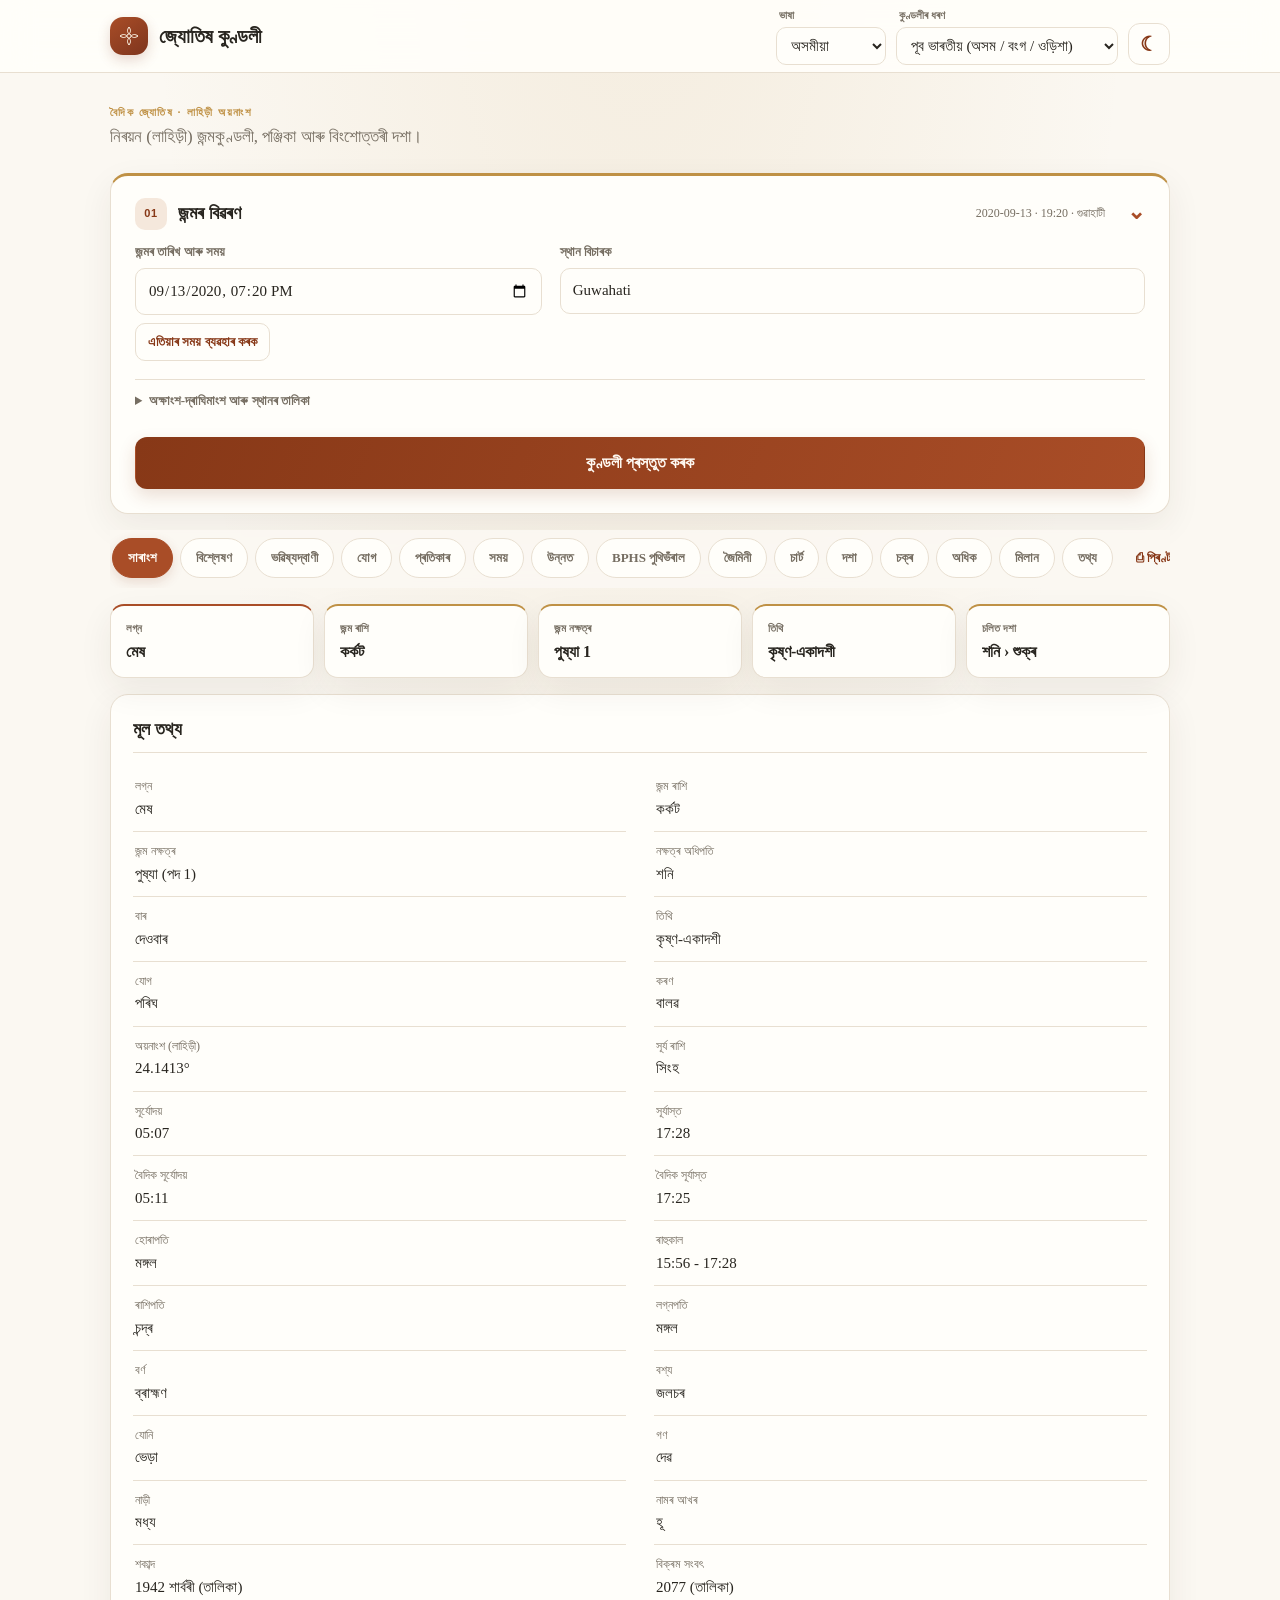
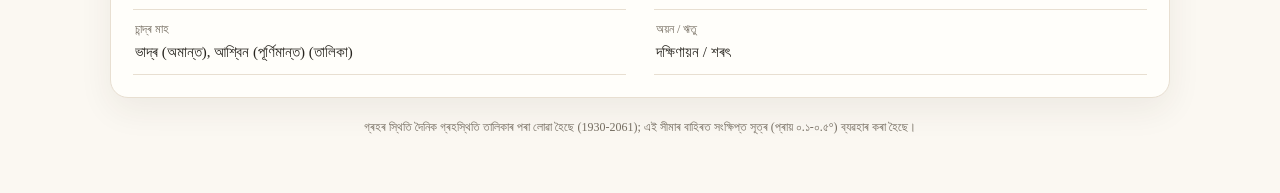
==== commit f838a706: "Update index.html" ====
--- a/index.html
+++ b/index.html
@@ -97,6 +97,7 @@
   <script src="js/bphs.js?v=18"></script>
   <script src="js/jaimini.js?v=18"></script>
   <script src="js/predict.js?v=18"></script>
+  <script src="js/bhavarules.js?v=18"></script>
   <script src="js/remedy.js?v=18"></script>
   <script src="js/extras.js?v=18"></script>
   <script src="js/bphs2.js?v=18"></script>
--- a/css/style.css
+++ b/css/style.css
@@ -156,9 +156,9 @@
 .tabs button[aria-selected="true"] { color: #fffaf3; background: var(--accent); border-color: var(--accent); box-shadow: 0 4px 12px rgba(137, 57, 27, .16); }
 .tabs .pr-btn { margin-left: auto; color: var(--accent-strong); background: transparent; border-color: transparent; }
 body [data-t] { display: none; }
-body[data-tab="sum"] [data-t="sum"], body[data-tab="analysis"] [data-t="analysis"], body[data-tab="bphs"] [data-t="bphs"], body[data-tab="jaimini"] [data-t="jaimini"], body[data-tab="chart"] [data-t="chart"], body[data-tab="dasha"] [data-t="dasha"], body[data-tab="chakra"] [data-t="chakra"], body[data-tab="more"] [data-t="more"], body[data-tab="match"] [data-t="match"], body[data-tab="data"] [data-t="data"] { display: block; }
+body[data-tab="sum"] [data-t="sum"], body[data-tab="analysis"] [data-t="analysis"], body[data-tab="predict"] [data-t="predict"], body[data-tab="yoga"] [data-t="yoga"], body[data-tab="remedy"] [data-t="remedy"], body[data-tab="timing"] [data-t="timing"], body[data-tab="advanced"] [data-t="advanced"], body[data-tab="bphs"] [data-t="bphs"], body[data-tab="jaimini"] [data-t="jaimini"], body[data-tab="chart"] [data-t="chart"], body[data-tab="dasha"] [data-t="dasha"], body[data-tab="chakra"] [data-t="chakra"], body[data-tab="more"] [data-t="more"], body[data-tab="match"] [data-t="match"], body[data-tab="data"] [data-t="data"] { display: block; }
 #out > section { display: none; }
-body[data-tab="sum"] #out > [data-t="sum"], body[data-tab="analysis"] #out > [data-t="analysis"], body[data-tab="bphs"] #out > [data-t="bphs"], body[data-tab="jaimini"] #out > [data-t="jaimini"], body[data-tab="chart"] #out > [data-t="chart"], body[data-tab="dasha"] #out > [data-t="dasha"], body[data-tab="chakra"] #out > [data-t="chakra"], body[data-tab="more"] #out > [data-t="more"] { display: block; }
+body[data-tab="sum"] #out > [data-t="sum"], body[data-tab="analysis"] #out > [data-t="analysis"], body[data-tab="predict"] #out > [data-t="predict"], body[data-tab="yoga"] #out > [data-t="yoga"], body[data-tab="remedy"] #out > [data-t="remedy"], body[data-tab="timing"] #out > [data-t="timing"], body[data-tab="advanced"] #out > [data-t="advanced"], body[data-tab="bphs"] #out > [data-t="bphs"], body[data-tab="jaimini"] #out > [data-t="jaimini"], body[data-tab="chart"] #out > [data-t="chart"], body[data-tab="dasha"] #out > [data-t="dasha"], body[data-tab="chakra"] #out > [data-t="chakra"], body[data-tab="more"] #out > [data-t="more"] { display: block; }
 .hero { display: grid; grid-template-columns: repeat(5, minmax(0, 1fr)); gap: 10px; margin: 0 0 16px; }
 .hero div { min-width: 0; padding: 15px 15px 14px; background: var(--surface); border: 1px solid var(--border); border-top: 2px solid var(--gold); border-radius: 14px; box-shadow: var(--shadow); }
 .hero div:first-child { border-top-color: var(--accent); }
@@ -528,3 +528,39 @@
   .pataki-diagram-wrap { -webkit-print-color-adjust: exact; print-color-adjust: exact; }
   details#fd { display: none; }
 }
+
+/* v18: predictions, yogas and remedies */
+#out section[data-t="predict"] .card, #out section[data-t="yoga"] .card, #out section[data-t="remedy"] .card { margin-top: 14px; }
+#out section[data-t="predict"] .card h2, #out section[data-t="yoga"] .card h2, #out section[data-t="remedy"] .card h2 { margin-top: 0; }
+#out section[data-t="predict"] .sc, #out section[data-t="remedy"] .sc { overflow-x: auto; }
+#out section[data-t="predict"] table, #out section[data-t="remedy"] table { min-width: 560px; }
+#out section[data-t="predict"] td.w, #out section[data-t="remedy"] td.w { min-width: 230px; }
+#out section[data-t="yoga"] h3 { margin: 18px 0 6px; font-size: 1.02rem; color: var(--accent-strong); }
+.px-y > summary, .px-a > summary, .px-p > summary { cursor: pointer; }
+.px-b, .px-rate { display: inline-block; padding: 1px 8px; border-radius: 999px; font-size: .78rem; font-weight: 700; margin-right: 4px; }
+.px-good, .px-r3, .px-r4 { color: #27633a; background: #e4f1e5; }
+.px-bad, .px-r0 { color: #8a2c1d; background: #f9e3df; }
+.px-mixed, .px-r2 { color: #7a5a12; background: #f6ecd2; }
+.px-r1 { color: #8a4a12; background: #fbe6d0; }
+:root[data-theme="dark"] .px-good, :root[data-theme="dark"] .px-r3, :root[data-theme="dark"] .px-r4 { color: #b9e5c1; background: #24382a; }
+:root[data-theme="dark"] .px-bad, :root[data-theme="dark"] .px-r0 { color: #f3b8ae; background: #44241f; }
+:root[data-theme="dark"] .px-mixed, :root[data-theme="dark"] .px-r2 { color: #f2d49a; background: #3a3020; }
+:root[data-theme="dark"] .px-r1 { color: #f3c79a; background: #402c1c; }
+@media (prefers-color-scheme: dark) {
+  :root:not([data-theme="light"]) .px-good, :root:not([data-theme="light"]) .px-r3, :root:not([data-theme="light"]) .px-r4 { color: #b9e5c1; background: #24382a; }
+  :root:not([data-theme="light"]) .px-bad, :root:not([data-theme="light"]) .px-r0 { color: #f3b8ae; background: #44241f; }
+  :root:not([data-theme="light"]) .px-mixed, :root:not([data-theme="light"]) .px-r2 { color: #f2d49a; background: #3a3020; }
+  :root:not([data-theme="light"]) .px-r1 { color: #f3c79a; background: #402c1c; }
+}
+.px-t td:first-child { white-space: nowrap; font-weight: 600; }
+
+#out section[data-t="timing"] .card { margin-top: 14px; }
+#out section[data-t="timing"] .card h2 { margin-top: 0; }
+#out section[data-t="timing"] .sc { overflow-x: auto; }
+#out section[data-t="timing"] table { min-width: 560px; }
+.px-btn { padding: 9px 18px; border: 0; border-radius: 10px; background: var(--accent-strong, #8a3a1e); color: #fff; font-weight: 700; cursor: pointer; }
+
+#out section[data-t="advanced"] .card { margin-top: 14px; }
+#out section[data-t="advanced"] .card h2 { margin-top: 0; }
+#out section[data-t="advanced"] .sc { overflow-x: auto; }
+#out section[data-t="advanced"] table { min-width: 620px; }
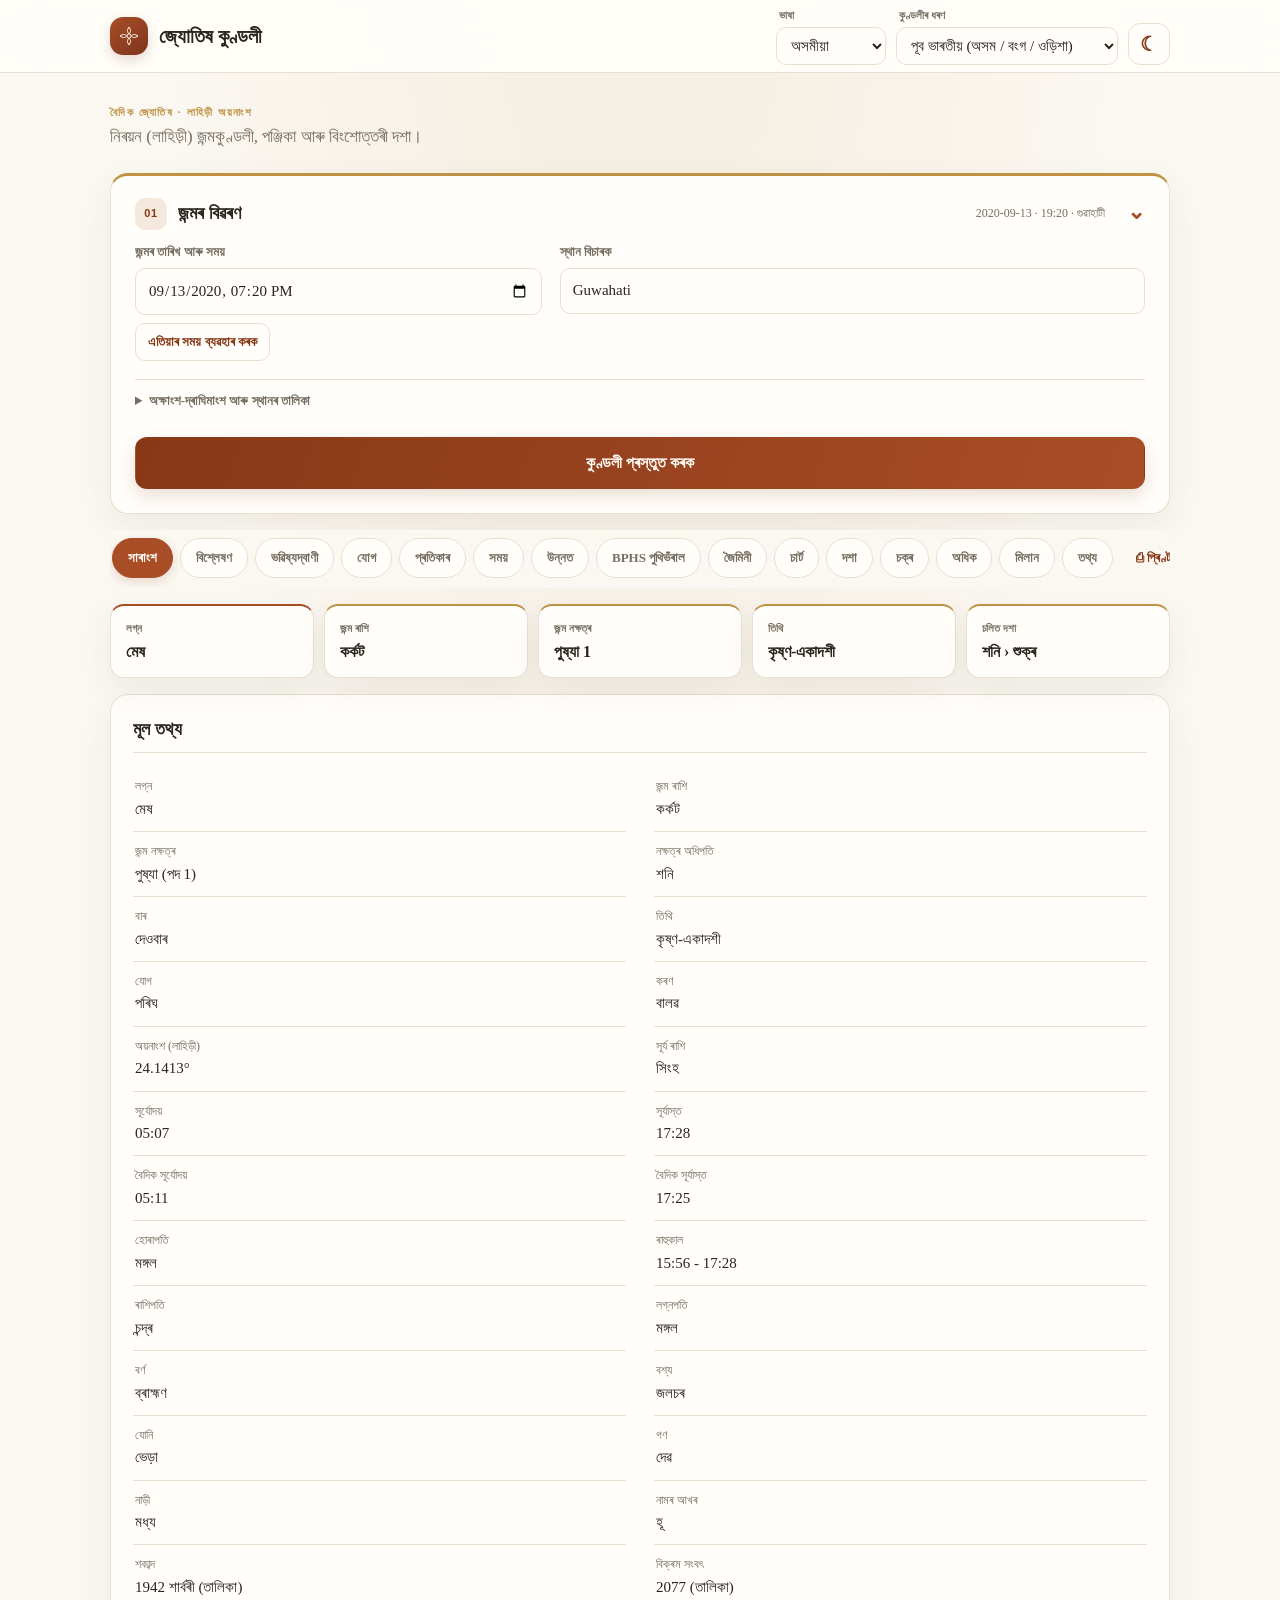
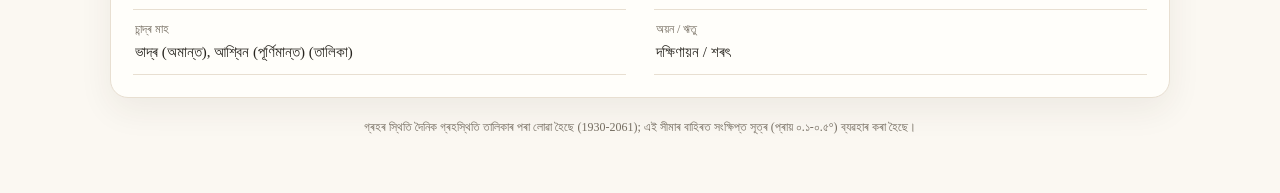
==== commit cb738114: "Update index.html" ====
--- a/index.html
+++ b/index.html
@@ -86,6 +86,7 @@
   <script src="js/i18n.js?v=18"></script>
   <script src="js/i18n-pataki.js?v=18"></script>
   <script src="js/i18n-new.js?v=18"></script>
+  <script src="js/i18n-pxas.js?v=18"></script>
   <script src="js/ephemeris.js"></script>
   <script src="js/panchang.js"></script>
   <script src="js/ashtaka.js?v=18"></script>
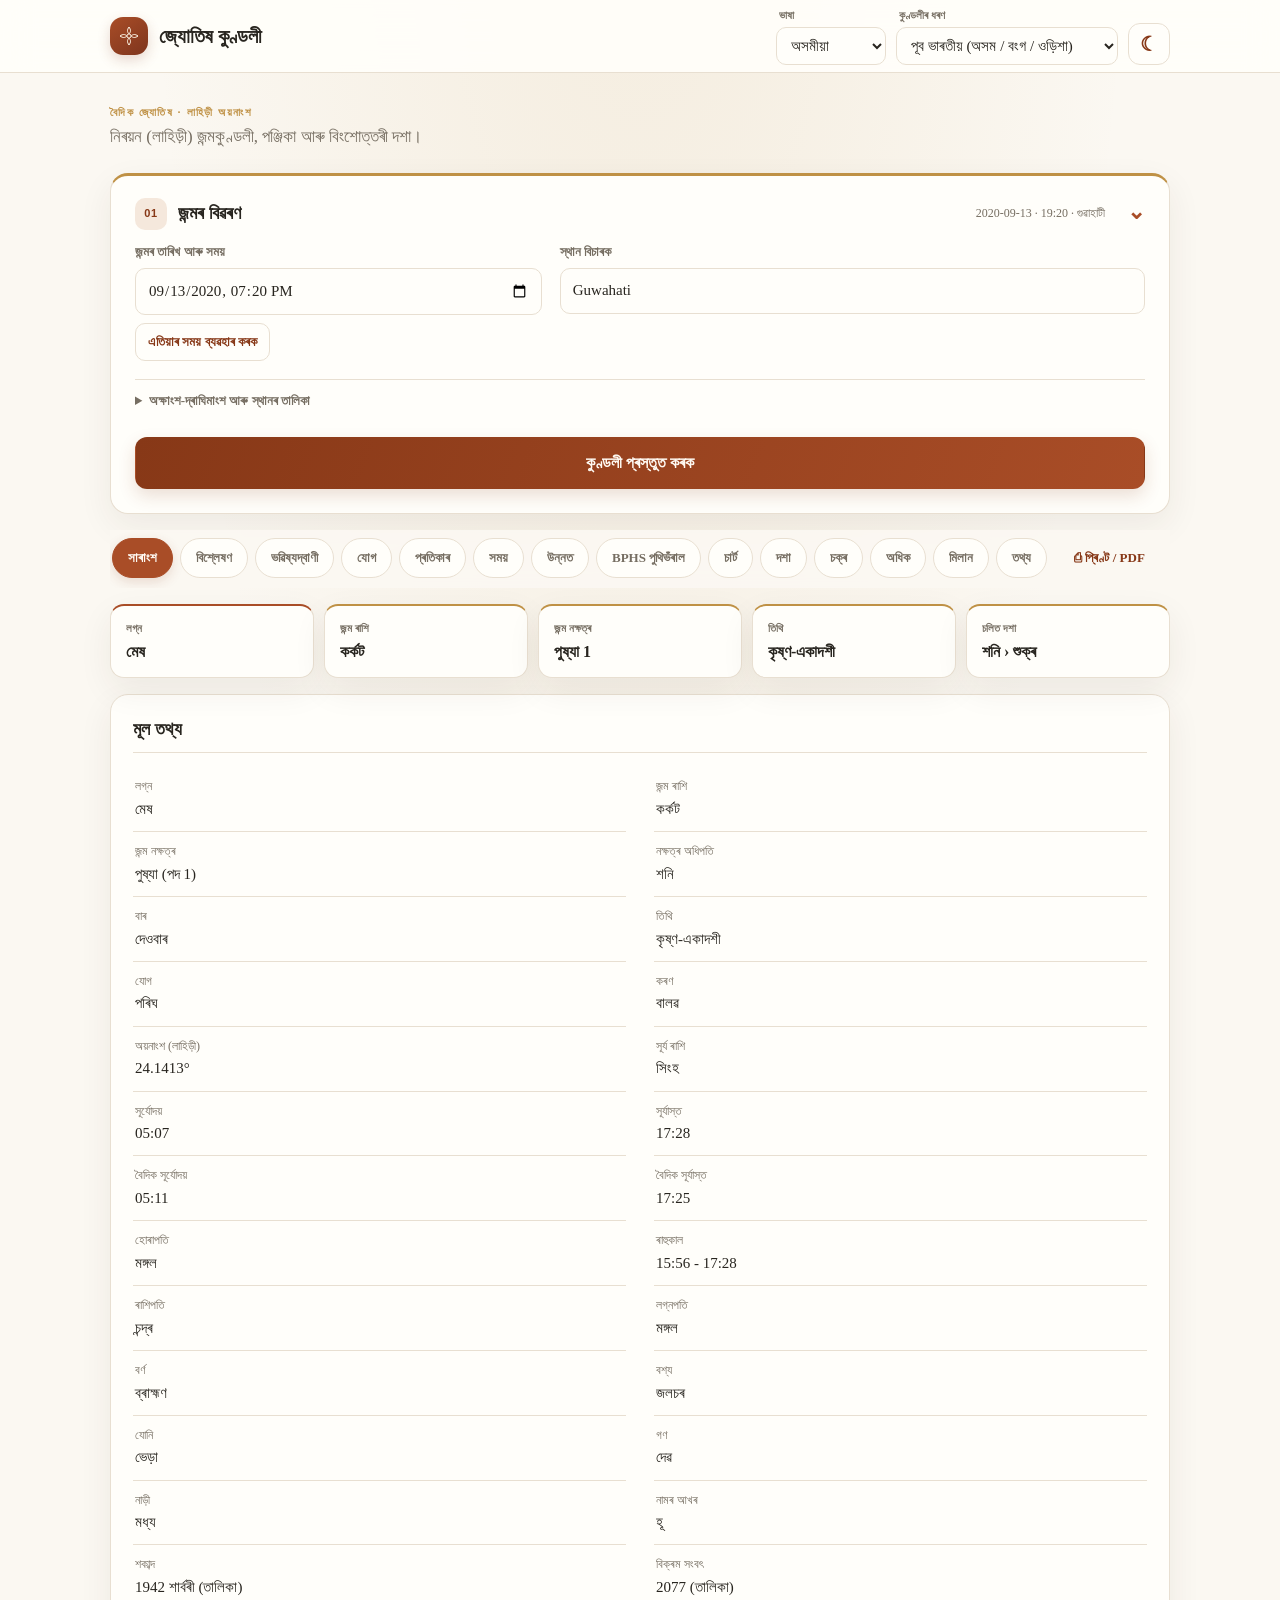
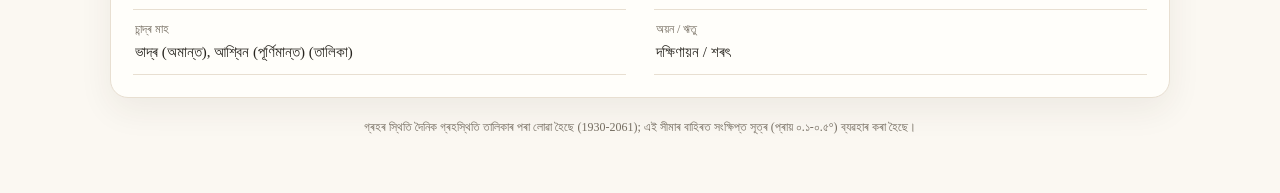
==== commit f1951741: "Update index.html" ====
--- a/index.html
+++ b/index.html
@@ -3,7 +3,7 @@
 <head>
   <meta charset="utf-8">
   <meta name="viewport" content="width=device-width, initial-scale=1, viewport-fit=cover">
-  <meta name="description" content="Free Vedic kundli in Assamese, Bengali, Hindi and English with birth chart, dasha, panchang, matching, BPHS guide, Pataki vedha map, Ashtakavarga reductions and Jaimini tools.">
+  <meta name="description" content="Free Vedic kundli in Assamese, Bengali, Hindi and English with birth chart, dasha, panchang, matching, BPHS guide, Pataki vedha map, Ashtakavarga reductions.">
   <meta name="theme-color" content="#fbf8f2">
   <title>Jyotish Kundli</title>
   <link rel="icon" href="data:image/svg+xml,%3Csvg xmlns='http://www.w3.org/2000/svg' viewBox='0 0 36 36' fill='%23a94d27'%3E%3Cpath d='M18 4.5c2.9 4 3.1 7.4 0 10.2-3.1-2.8-2.9-6.2 0-10.2Z'/%3E%3Cpath d='M18 31.5c-2.9-4-3.1-7.4 0-10.2 3.1 2.8 2.9 6.2 0 10.2Z'/%3E%3Cpath d='M4.5 18c4-2.9 7.4-3.1 10.2 0-2.8 3.1-6.2 2.9-10.2 0Z'/%3E%3Cpath d='M31.5 18c-4 2.9-7.4 3.1-10.2 0 2.8-3.1 6.2-2.9 10.2 0Z'/%3E%3Ccircle cx='18' cy='18' r='3.1'/%3E%3C/svg%3E">
@@ -76,13 +76,14 @@
       <input id="pv" type="date" min="1930-01-01" max="2041-02-01" value="2020-09-13"><div id="po"></div>
     </section>
     <section class="card match-card" data-t="match">
-      <div class="section-heading"><span class="step">07</span><div><h2 data-i="Kundli matching (Ashtakoota)">Kundli matching (Ashtakoota)</h2></div></div>
-      <div class="f"><div><label for="dt2" data-i="Bride date & time of birth">Bride date &amp; time of birth</label><input id="dt2" type="datetime-local" value="1992-05-14T08:30"></div><div><label for="tz2" data-i="Bride UTC offset">Bride UTC offset</label><input id="tz2" type="number" step="0.25" value="5.5"></div></div>
-      <button id="mt" data-i="Match (chart above = groom)">Match (chart above = groom)</button><div id="mr" class="sc"></div>
+      <div class="section-heading"><span class="step">07</span><div><h2 data-i="Kundli Milan (matching)">Kundli Milan (matching)</h2></div></div>
+      <p id="milan-text" data-i="Kundli matching is available in our separate Kundli Milan app.">Kundli matching is available in our separate Kundli Milan app.</p>
+      <a id="milan-link" class="milan-btn" target="_blank" rel="noopener noreferrer" href="#" data-i="Open Kundli Milan app">Open Kundli Milan app</a>
     </section>
     <p class="footnote" data-i="Positions come from the supplied daily ephemeris table (1930-2061, cubic interpolation); outside that range compact formulas (about 0.1-0.5°) are used.">Positions come from the supplied daily ephemeris table (1930-2061, cubic interpolation); outside that range compact formulas (about 0.1-0.5&deg;) are used.</p>
   </main>
 
+  <script src="js/config.js?v=18"></script>
   <script src="js/i18n.js?v=18"></script>
   <script src="js/i18n-pataki.js?v=18"></script>
   <script src="js/i18n-new.js?v=18"></script>
@@ -96,7 +97,7 @@
   <script src="js/dasha.js?v=18"></script>
   <script src="js/ui.js?v=18"></script>
   <script src="js/bphs.js?v=18"></script>
-  <script src="js/jaimini.js?v=18"></script>
+  <script src="js/sudarshana.js?v=18"></script>
   <script src="js/predict.js?v=18"></script>
   <script src="js/bhavarules.js?v=18"></script>
   <script src="js/remedy.js?v=18"></script>
--- a/css/style.css
+++ b/css/style.css
@@ -154,7 +154,7 @@
 .tabs::-webkit-scrollbar { display: none; }
 .tabs button { min-height: 40px; flex: 0 0 auto; margin: 0; padding: 7px 15px; color: var(--muted); background: var(--surface); border: 1px solid var(--border); border-radius: 999px; font-size: 13px; font-weight: 600; }
 .tabs button[aria-selected="true"] { color: #fffaf3; background: var(--accent); border-color: var(--accent); box-shadow: 0 4px 12px rgba(137, 57, 27, .16); }
-.tabs .pr-btn { margin-left: auto; color: var(--accent-strong); background: transparent; border-color: transparent; }
+.tabs .pr-btn { margin-left: 4px; flex: 0 0 auto; color: var(--accent-strong); background: transparent; border-color: transparent; }
 body [data-t] { display: none; }
 body[data-tab="sum"] [data-t="sum"], body[data-tab="analysis"] [data-t="analysis"], body[data-tab="predict"] [data-t="predict"], body[data-tab="yoga"] [data-t="yoga"], body[data-tab="remedy"] [data-t="remedy"], body[data-tab="timing"] [data-t="timing"], body[data-tab="advanced"] [data-t="advanced"], body[data-tab="bphs"] [data-t="bphs"], body[data-tab="jaimini"] [data-t="jaimini"], body[data-tab="chart"] [data-t="chart"], body[data-tab="dasha"] [data-t="dasha"], body[data-tab="chakra"] [data-t="chakra"], body[data-tab="more"] [data-t="more"], body[data-tab="match"] [data-t="match"], body[data-tab="data"] [data-t="data"] { display: block; }
 #out > section { display: none; }
@@ -564,3 +564,10 @@
 #out section[data-t="advanced"] .card h2 { margin-top: 0; }
 #out section[data-t="advanced"] .sc { overflow-x: auto; }
 #out section[data-t="advanced"] table { min-width: 620px; }
+
+/* v18: print and Kundli Milan link */
+@media print {
+  #out > section[data-t="bphs"], #out > section[data-t="match"], body [data-t="bphs"], body [data-t="match"], .pr-btn { display: none !important; }
+}
+.milan-btn { display: inline-block; padding: 11px 22px; border-radius: 12px; background: var(--accent-strong, #8a3a1e); color: #fff; font-weight: 700; text-decoration: none; }
+.milan-btn.is-off { opacity: .55; cursor: not-allowed; }
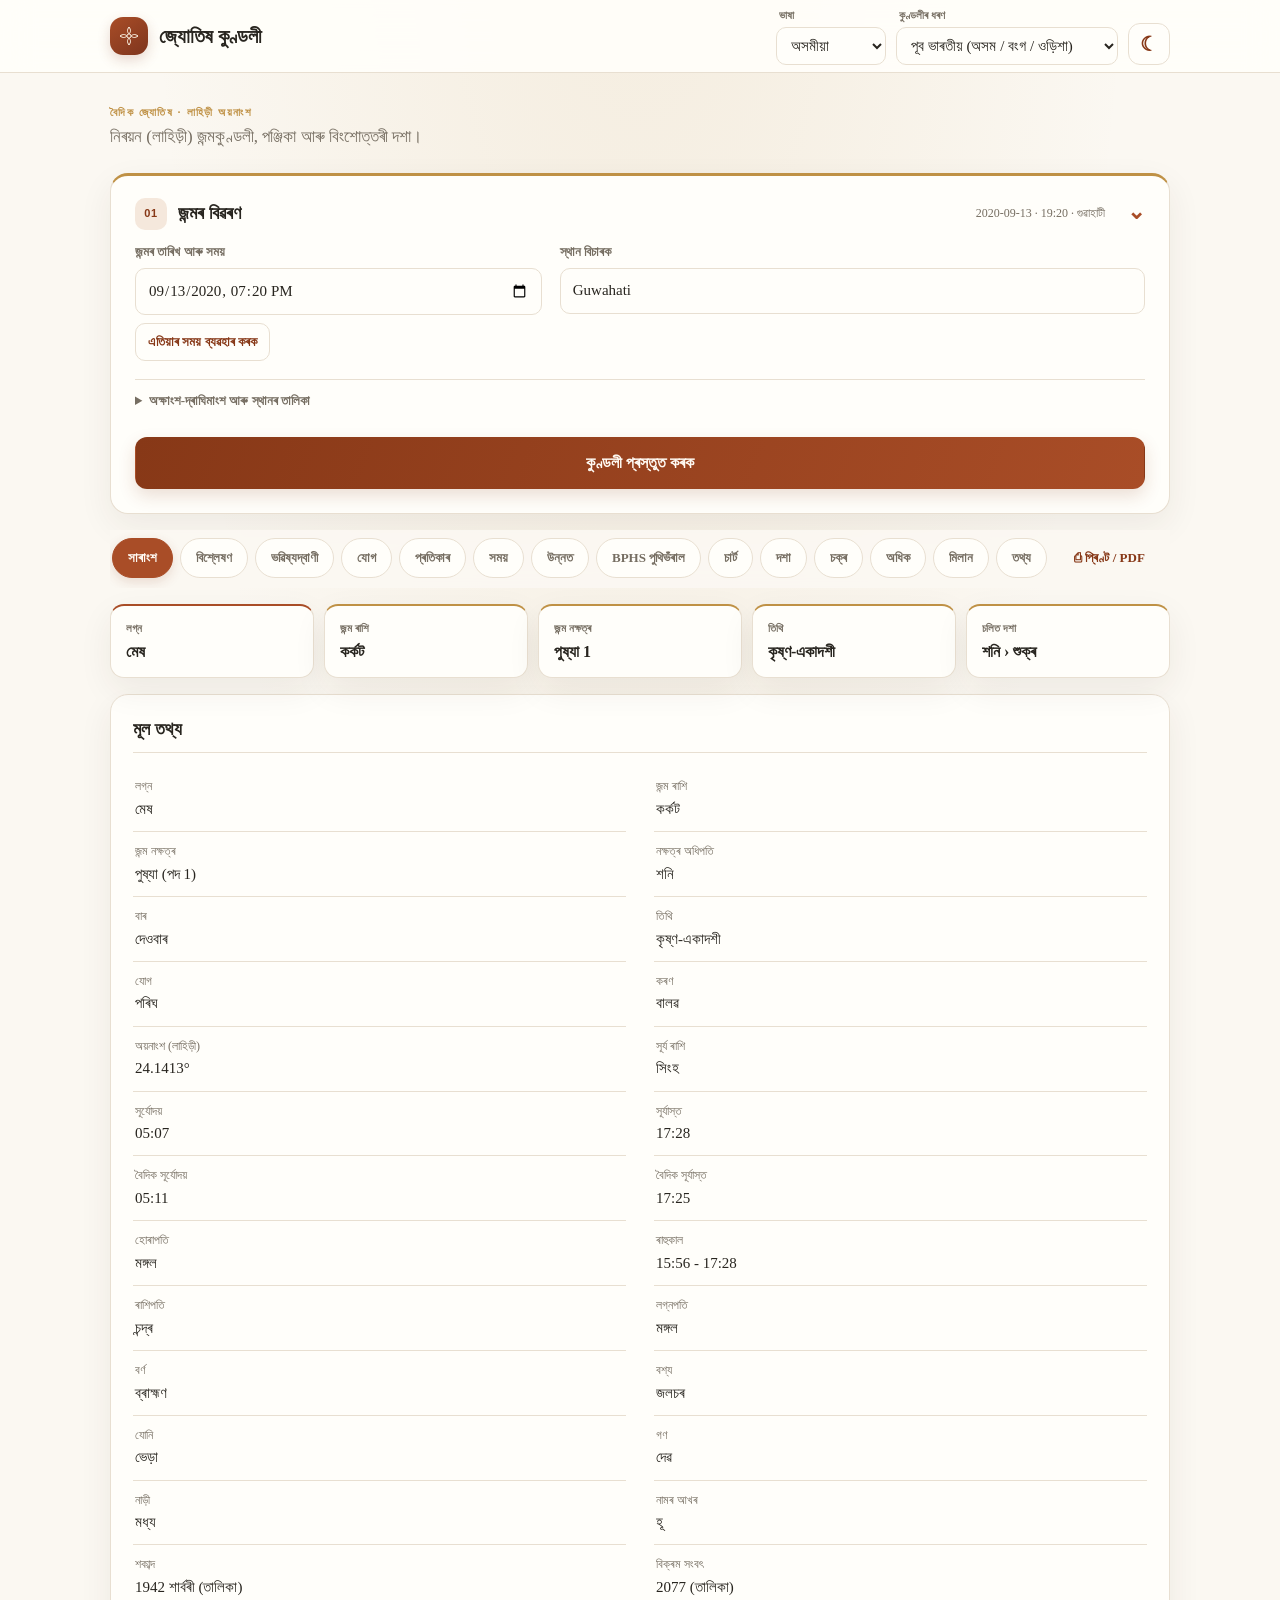
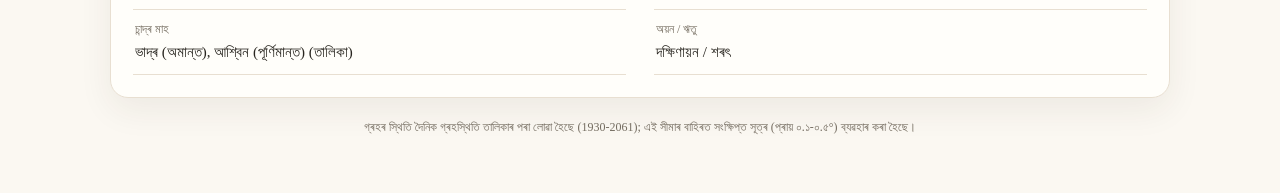
==== commit 96f5cc73: "Update index.html" ====
--- a/index.html
+++ b/index.html
@@ -103,7 +103,9 @@
   <script src="js/remedy.js?v=18"></script>
   <script src="js/extras.js?v=18"></script>
   <script src="js/bphs2.js?v=18"></script>
+  <script src="js/graphs.js?v=18"></script>
   <script src="js/app.js?v=18"></script>
   <script src="js/i18n-as.js?v=18"></script>
+  <script src="js/ux.js?v=18"></script>
 </body>
 </html>
--- a/css/style.css
+++ b/css/style.css
@@ -156,9 +156,9 @@
 .tabs button[aria-selected="true"] { color: #fffaf3; background: var(--accent); border-color: var(--accent); box-shadow: 0 4px 12px rgba(137, 57, 27, .16); }
 .tabs .pr-btn { margin-left: 4px; flex: 0 0 auto; color: var(--accent-strong); background: transparent; border-color: transparent; }
 body [data-t] { display: none; }
-body[data-tab="sum"] [data-t="sum"], body[data-tab="analysis"] [data-t="analysis"], body[data-tab="predict"] [data-t="predict"], body[data-tab="yoga"] [data-t="yoga"], body[data-tab="remedy"] [data-t="remedy"], body[data-tab="timing"] [data-t="timing"], body[data-tab="advanced"] [data-t="advanced"], body[data-tab="bphs"] [data-t="bphs"], body[data-tab="jaimini"] [data-t="jaimini"], body[data-tab="chart"] [data-t="chart"], body[data-tab="dasha"] [data-t="dasha"], body[data-tab="chakra"] [data-t="chakra"], body[data-tab="more"] [data-t="more"], body[data-tab="match"] [data-t="match"], body[data-tab="data"] [data-t="data"] { display: block; }
+body[data-tab="sum"] [data-t="sum"], body[data-tab="analysis"] [data-t="analysis"], body[data-tab="predict"] [data-t="predict"], body[data-tab="yoga"] [data-t="yoga"], body[data-tab="remedy"] [data-t="remedy"], body[data-tab="timing"] [data-t="timing"], body[data-tab="dash"] [data-t="dash"], body[data-tab="advanced"] [data-t="advanced"], body[data-tab="bphs"] [data-t="bphs"], body[data-tab="jaimini"] [data-t="jaimini"], body[data-tab="chart"] [data-t="chart"], body[data-tab="dasha"] [data-t="dasha"], body[data-tab="chakra"] [data-t="chakra"], body[data-tab="more"] [data-t="more"], body[data-tab="match"] [data-t="match"], body[data-tab="data"] [data-t="data"] { display: block; }
 #out > section { display: none; }
-body[data-tab="sum"] #out > [data-t="sum"], body[data-tab="analysis"] #out > [data-t="analysis"], body[data-tab="predict"] #out > [data-t="predict"], body[data-tab="yoga"] #out > [data-t="yoga"], body[data-tab="remedy"] #out > [data-t="remedy"], body[data-tab="timing"] #out > [data-t="timing"], body[data-tab="advanced"] #out > [data-t="advanced"], body[data-tab="bphs"] #out > [data-t="bphs"], body[data-tab="jaimini"] #out > [data-t="jaimini"], body[data-tab="chart"] #out > [data-t="chart"], body[data-tab="dasha"] #out > [data-t="dasha"], body[data-tab="chakra"] #out > [data-t="chakra"], body[data-tab="more"] #out > [data-t="more"] { display: block; }
+body[data-tab="sum"] #out > [data-t="sum"], body[data-tab="analysis"] #out > [data-t="analysis"], body[data-tab="predict"] #out > [data-t="predict"], body[data-tab="yoga"] #out > [data-t="yoga"], body[data-tab="remedy"] #out > [data-t="remedy"], body[data-tab="timing"] #out > [data-t="timing"], body[data-tab="dash"] #out > [data-t="dash"], body[data-tab="advanced"] #out > [data-t="advanced"], body[data-tab="bphs"] #out > [data-t="bphs"], body[data-tab="jaimini"] #out > [data-t="jaimini"], body[data-tab="chart"] #out > [data-t="chart"], body[data-tab="dasha"] #out > [data-t="dasha"], body[data-tab="chakra"] #out > [data-t="chakra"], body[data-tab="more"] #out > [data-t="more"] { display: block; }
 .hero { display: grid; grid-template-columns: repeat(5, minmax(0, 1fr)); gap: 10px; margin: 0 0 16px; }
 .hero div { min-width: 0; padding: 15px 15px 14px; background: var(--surface); border: 1px solid var(--border); border-top: 2px solid var(--gold); border-radius: 14px; box-shadow: var(--shadow); }
 .hero div:first-child { border-top-color: var(--accent); }
@@ -571,3 +571,187 @@
 }
 .milan-btn { display: inline-block; padding: 11px 22px; border-radius: 12px; background: var(--accent-strong, #8a3a1e); color: #fff; font-weight: 700; text-decoration: none; }
 .milan-btn.is-off { opacity: .55; cursor: not-allowed; }
+
+/* v18 fix: planet remedy tables and details stay inside their cards */
+#out section[data-t="remedy"] table.px-t { min-width: 0; width: 100%; table-layout: fixed; border-collapse: collapse; margin: 8px 0 4px; }
+.px-t th, .px-t td { word-break: break-word; overflow-wrap: anywhere; vertical-align: top; }
+.px-t th:nth-child(1), .px-t td:nth-child(1) { width: 22%; white-space: normal; }
+.px-t th:nth-child(3), .px-t td:nth-child(3) { width: 24%; color: var(--muted); font-size: .92em; }
+.px-p, .px-a, .px-y { padding: 6px 0; border-bottom: 1px solid var(--border); }
+.px-p > summary, .px-a > summary, .px-y > summary { display: flex; flex-wrap: wrap; align-items: baseline; gap: 4px 8px; padding: 4px 0; }
+.px-p > p, .px-a > p, .px-y > p, .px-p > table { margin-left: 0; margin-right: 0; }
+#out section[data-t="remedy"] .card, #out section[data-t="predict"] .card, #out section[data-t="yoga"] .card, #out section[data-t="timing"] .card, #out section[data-t="advanced"] .card { min-width: 0; max-width: 100%; overflow-wrap: anywhere; }
+@media (max-width: 760px) {
+  #out section[data-t="remedy"] table.px-t, #out section[data-t="remedy"] table.px-t tbody, #out section[data-t="remedy"] table.px-t tr, #out section[data-t="remedy"] table.px-t td { display: block; width: 100% !important; }
+  #out section[data-t="remedy"] table.px-t tr:first-child { display: none; }
+  #out section[data-t="remedy"] table.px-t tr { border: 1px solid var(--border); border-radius: 10px; margin: 8px 0; padding: 6px 10px; background: var(--surface-soft); }
+  #out section[data-t="remedy"] table.px-t td { border: 0; padding: 2px 0; font-size: 13.5px; }
+  .px-t td:nth-child(1) { font-weight: 700; color: var(--accent-strong); }
+  .px-t td:nth-child(3) { font-size: 12px; }
+}
+.px-t td, .px-t th { white-space: normal !important; }
+@media (max-width: 760px) { #out section[data-t="remedy"] table.px-t tr, #out section[data-t="remedy"] table.px-t td { box-sizing: border-box; } }
+
+@media (max-width: 760px) {
+  #out section[data-t="remedy"] table.px-st, #out section[data-t="remedy"] table.px-st tbody, #out section[data-t="remedy"] table.px-st tr, #out section[data-t="remedy"] table.px-st td { display: block; width: 100%; min-width: 0 !important; box-sizing: border-box; }
+  #out section[data-t="remedy"] table.px-st tr:first-child { display: none; }
+  #out section[data-t="remedy"] table.px-st tr { border: 1px solid var(--border); border-radius: 10px; margin: 8px 0; padding: 6px 10px; background: var(--surface-soft); }
+  #out section[data-t="remedy"] table.px-st td { border: 0; padding: 3px 0; white-space: normal !important; overflow-wrap: anywhere; font-size: 13.5px; }
+  #out section[data-t="remedy"] table.px-st td::before { content: attr(data-l); display: block; font-size: 11px; font-weight: 700; letter-spacing: .02em; color: var(--muted); }
+}
+
+/* ===== v18 graphs ===== */
+:root { --gx-good: #2f8f55; --gx-mid: #d09a2a; --gx-bad: #c4503f; --gx-none: #cfc8bb; --gx-track: #eee6d8; }
+:root[data-theme="dark"] { --gx-good: #4cc07d; --gx-mid: #e0b24a; --gx-bad: #ea7a68; --gx-none: #4a4338; --gx-track: #332d25; }
+@media (prefers-color-scheme: dark) { :root:not([data-theme="light"]) { --gx-good: #4cc07d; --gx-mid: #e0b24a; --gx-bad: #ea7a68; --gx-none: #4a4338; --gx-track: #332d25; } }
+#out section[data-t="dash"] .card { margin-top: 14px; }
+#out section[data-t="dash"] .card h2 { margin-top: 0; }
+.gx-h3 { margin: 18px 0 8px; font-size: .98rem; color: var(--accent-strong); }
+.gx-cap { margin: 10px 0 6px; font-size: .88rem; color: var(--muted); }
+.gx-bars { display: grid; gap: 9px; margin: 8px 0; }
+.gx-row { display: grid; grid-template-columns: minmax(84px, 34%) 1fr 54px; align-items: center; gap: 10px; font-size: .9rem; }
+.gx-l { overflow-wrap: anywhere; }
+.gx-track { position: relative; height: 14px; border-radius: 999px; background: var(--gx-track); overflow: hidden; }
+.gx-fill { display: block; height: 100%; width: var(--w); border-radius: 999px; animation: gxgrow .9s var(--d, 0ms) both cubic-bezier(.2,.7,.2,1); }
+.gx-fill.g, .gx-sw.g, .gx-win.g, .gx-seg.g, .gx-arc.g { background: var(--gx-good); stroke: var(--gx-good); }
+.gx-fill.m, .gx-sw.m, .gx-win.m, .gx-seg.m, .gx-arc.m { background: var(--gx-mid); stroke: var(--gx-mid); }
+.gx-fill.b, .gx-sw.b, .gx-win.b, .gx-seg.b, .gx-arc.b { background: var(--gx-bad); stroke: var(--gx-bad); }
+.gx-win.n, .gx-sw.n, .gx-arc.z { background: var(--gx-none); stroke: var(--gx-none); }
+.gx-v { text-align: right; font-variant-numeric: tabular-nums; white-space: nowrap; }
+.gx-mark { position: absolute; top: 0; bottom: 0; width: 0; border-left: 2px dashed rgba(120,110,95,.55); z-index: 2; }
+@keyframes gxgrow { from { width: 0; } }
+.gx-legend { display: flex; flex-wrap: wrap; gap: 6px 16px; margin: 10px 0 2px; font-size: .82rem; color: var(--muted); }
+.gx-legend span { display: inline-flex; align-items: center; gap: 6px; }
+.gx-sw { display: inline-block; width: 12px; height: 12px; border-radius: 4px; }
+.gx-two { display: grid; grid-template-columns: minmax(240px, 380px) 1fr; gap: 18px; align-items: center; }
+.gx-three { display: grid; grid-template-columns: repeat(auto-fit, minmax(210px, 1fr)); gap: 14px; margin-top: 12px; }
+.gx-box { background: var(--surface-soft); border: 1px solid var(--border); border-radius: 14px; padding: 12px 14px; }
+.gx-box .gx-h3 { margin-top: 2px; }
+.gx-radar { width: 100%; max-width: 380px; height: auto; margin: 0 auto; display: block; overflow: visible; }
+.gx-ring { fill: none; stroke: var(--border); stroke-width: 1; }
+.gx-axis { stroke: var(--border); stroke-width: 1; }
+.gx-poly { fill: var(--accent); fill-opacity: .24; stroke: var(--accent); stroke-width: 2; stroke-linejoin: round; animation: gxfade .9s both; transform-origin: 180px 180px; }
+.gx-dot { fill: var(--accent-strong); stroke: var(--surface); stroke-width: 1.5; }
+.gx-t { fill: var(--text); font-size: 12px; font-weight: 600; }
+@keyframes gxfade { from { opacity: 0; transform: scale(.4); } }
+.gx-donut { width: 100%; max-width: 170px; display: block; margin: 0 auto; }
+.gx-arc, .gx-arc-bg { fill: none; stroke-width: 16; transform: rotate(-90deg); transform-origin: 70px 70px; background: none !important; }
+.gx-arc-bg { stroke: var(--gx-track); }
+.gx-big { font-size: 28px; font-weight: 800; fill: var(--text); }
+.gx-sub { font-size: 10px; fill: var(--muted); }
+.gx-tiles { display: grid; grid-template-columns: repeat(auto-fit, minmax(170px, 1fr)); gap: 12px; }
+.gx-tile { background: linear-gradient(135deg, var(--accent-soft), var(--surface-soft)); border: 1px solid var(--border); border-radius: 14px; padding: 12px 14px; display: grid; gap: 2px; }
+.gx-tile small { color: var(--muted); font-size: .76rem; text-transform: uppercase; letter-spacing: .04em; }
+.gx-tile b { font-size: 1.15rem; color: var(--accent-strong); }
+.gx-tile em { font-style: normal; font-size: .82rem; color: var(--muted); }
+.gx-facts { list-style: none; margin: 4px 0 0; padding: 0; display: grid; gap: 8px; font-size: .9rem; }
+.gx-facts li { display: flex; justify-content: space-between; gap: 10px; border-bottom: 1px dashed var(--border); padding-bottom: 6px; }
+.gx-facts span { color: var(--muted); }
+.gx-time { position: relative; margin: 4px 0 8px; }
+.gx-lane { position: relative; height: 40px; border-radius: 10px; background: var(--gx-track); overflow: hidden; }
+.gx-seg { position: absolute; top: 0; bottom: 0; display: flex; align-items: center; justify-content: center; font-size: .78rem; font-weight: 700; color: #fff; border-right: 2px solid var(--surface); overflow: hidden; white-space: nowrap; transition: filter .2s; }
+.gx-seg:hover, .gx-win:hover { filter: brightness(1.15); }
+.gx-now { position: absolute; top: -2px; bottom: -2px; width: 3px; margin-left: -1px; background: var(--text); z-index: 3; border-radius: 2px; }
+.gx-now::after { content: ''; position: absolute; top: -4px; left: -4px; width: 11px; height: 11px; border-radius: 50%; background: var(--text); }
+.gx-ticks { position: relative; height: 18px; font-size: .72rem; color: var(--muted); }
+.gx-tick { position: absolute; transform: translateX(-50%); top: 2px; }
+.gx-tick::before { content: ''; position: absolute; left: 50%; top: -4px; height: 4px; border-left: 1px solid var(--muted); }
+.gx-omap { display: grid; gap: 8px; margin: 8px 0; }
+.gx-orow { display: grid; grid-template-columns: minmax(110px, 26%) 1fr; gap: 10px; align-items: center; font-size: .88rem; }
+.gx-strip { position: relative; height: 22px; border-radius: 8px; background: var(--gx-track); }
+.gx-strip2 { height: 26px; overflow: hidden; }
+.gx-win { position: absolute; top: 3px; bottom: 3px; border-radius: 6px; font-size: .7rem; color: #fff; display: flex; align-items: center; justify-content: center; }
+.gx-strip2 .gx-win { top: 0; bottom: 0; border-radius: 0; border-right: 2px solid var(--surface); }
+.gx-ticks2 { margin-top: -2px; }
+.gx-heat { display: grid; grid-template-columns: 74px repeat(var(--cols), minmax(24px, 1fr)); gap: 3px; min-width: 420px; align-items: center; }
+.gx-hh { text-align: center; font-size: .72rem; color: var(--muted); }
+.gx-rh { font-size: .8rem; }
+.gx-cell { display: block; height: 26px; border-radius: 6px; font-style: normal; font-size: .72rem; display: flex; align-items: center; justify-content: center; color: #fff; transition: transform .15s; }
+.gx-cell:hover { transform: scale(1.18); position: relative; z-index: 2; }
+.gx-cell.h0 { background: var(--gx-track); color: var(--muted); } .gx-cell.h1 { background: #e9c9b5; color: #5a3b27; } .gx-cell.h2 { background: #e5b79a; color: #5a3b27; } .gx-cell.h3 { background: #dca178; color: #4a2f1f; } .gx-cell.h4 { background: #c98a5d; } .gx-cell.h5 { background: #b97444; } .gx-cell.h6 { background: #a85f2f; } .gx-cell.h7 { background: #8f4a22; } .gx-cell.h8 { background: #733817; }
+.gx-cell.vo, .gx-sw.vo { background: #1f7a45; } .gx-cell.vg, .gx-sw.vg { background: #46a76e; } .gx-cell.vf, .gx-sw.vf { background: #96cba9; } .gx-cell.vn, .gx-sw.vn { background: var(--gx-none); } .gx-cell.ve, .gx-sw.ve { background: #e29a4c; } .gx-cell.vx, .gx-sw.vx { background: #c4503f; }
+.gx-week { display: grid; grid-template-columns: repeat(7, minmax(0, 1fr)); gap: 8px; }
+.gx-day { position: relative; display: grid; gap: 2px; justify-items: center; text-align: center; padding: 10px 6px; border: 1px solid var(--border); border-radius: 14px; background: var(--surface-soft); border-top: 4px solid var(--pc); min-width: 0; }
+.gx-day b { font-size: .78rem; } .gx-day strong { font-size: .95rem; } .gx-day small { font-size: .7rem; color: var(--muted); overflow-wrap: anywhere; }
+.gx-day .gx-mt { font-size: .66rem; }
+.gx-pdot { width: 26px; height: 26px; border-radius: 50%; background: var(--pc); margin: 4px 0; box-shadow: 0 0 0 4px color-mix(in srgb, var(--pc) 22%, transparent); }
+.gx-day em { position: absolute; top: -9px; right: 6px; font-style: normal; font-size: .64rem; background: var(--accent-strong); color: #fff; padding: 1px 7px; border-radius: 999px; }
+.gx-day.is-today { box-shadow: 0 6px 18px rgba(0,0,0,.14); transform: translateY(-3px); }
+.gx-day.is-focus { background: var(--accent-soft); }
+.gx-focus { margin-top: 4px; font-size: .66rem; font-weight: 700; color: var(--accent-strong); }
+.card { transition: box-shadow .2s, transform .2s; }
+@media (prefers-reduced-motion: reduce) { .gx-fill, .gx-poly { animation: none; } .card { transition: none; } }
+@media (max-width: 760px) {
+  .gx-two { grid-template-columns: 1fr; }
+  .gx-row { grid-template-columns: minmax(70px, 38%) 1fr 46px; gap: 8px; font-size: .84rem; }
+  .gx-orow { grid-template-columns: 1fr; gap: 3px; }
+  .gx-week { grid-template-columns: repeat(auto-fit, minmax(104px, 1fr)); }
+  .gx-seg { font-size: .68rem; }
+}
+/* v18 graph fixes */
+.gx-donut { width: 170px !important; height: 170px !important; max-width: 100% !important; }
+.gx-row { grid-template-columns: minmax(84px, 32%) minmax(60px, 1fr) auto !important; }
+.gx-v { min-width: 38px; max-width: 96px; overflow: hidden; text-overflow: ellipsis; }
+.gx-radar { width: 100% !important; max-width: 360px !important; height: auto !important; }
+@media (max-width: 760px) { .gx-row { grid-template-columns: minmax(70px, 34%) minmax(50px, 1fr) auto !important; } }
+
+.gx-wide .gx-row { grid-template-columns: minmax(96px, 36%) minmax(50px, 1fr) 112px !important; }
+.gx-wide .gx-v { max-width: none; overflow: visible; text-overflow: clip; white-space: normal; line-height: 1.15; font-size: .84rem; }
+@media (max-width: 760px) { .gx-wide .gx-row { grid-template-columns: minmax(80px, 36%) minmax(40px, 1fr) 92px !important; } }
+
+/* ===== v18 UX layer ===== */
+html { scroll-behavior: smooth; }
+:focus-visible { outline: 3px solid color-mix(in srgb, var(--accent) 70%, white); outline-offset: 2px; border-radius: 8px; }
+.ux-i { width: 18px; height: 18px; flex: 0 0 auto; fill: none; stroke: currentColor; stroke-width: 1.8; stroke-linecap: round; stroke-linejoin: round; }
+.tabs button { display: inline-flex; align-items: center; gap: 7px; transition: transform .15s, background .2s, color .2s, box-shadow .2s; }
+.tabs button:hover { transform: translateY(-1px); color: var(--accent-strong); }
+.tabs button[aria-selected="true"]:hover { color: #fffaf3; }
+.tabs .pr-btn span { white-space: nowrap; }
+#out > section[data-t] { animation: uxin .35s ease both; }
+@keyframes uxin { from { opacity: 0; transform: translateY(8px); } }
+.ux-reveal { animation: uxin .5s calc(var(--ri, 0) * 60ms) ease both; }
+.card:hover { box-shadow: 0 16px 40px rgba(61, 43, 24, .10); }
+button, .ux-chip { -webkit-tap-highlight-color: transparent; }
+button:active { transform: scale(.98); }
+.ux-bar { display: flex; flex-wrap: wrap; align-items: center; gap: 8px 12px; margin: 0 0 14px; padding: 10px 12px; border: 1px solid var(--border); border-radius: 14px; background: var(--surface); }
+.ux-chips { display: flex; gap: 6px; overflow-x: auto; flex: 1 1 320px; min-width: 0; padding-bottom: 2px; scrollbar-width: thin; }
+.ux-chip { flex: 0 0 auto; padding: 6px 12px; border: 1px solid var(--border); border-radius: 999px; background: var(--surface-soft); color: var(--muted); font: inherit; font-size: 12.5px; font-weight: 600; cursor: pointer; min-height: 32px; transition: background .15s, color .15s, border-color .15s; }
+.ux-chip:hover { color: var(--accent-strong); border-color: var(--accent); }
+.ux-chip.on { background: var(--accent); border-color: var(--accent); color: #fffaf3; }
+.ux-tools, .ux-filter, .ux-rfilter { display: inline-flex; gap: 6px; flex-wrap: wrap; }
+.ux-tool { background: transparent; }
+.ux-rfilter { margin: 4px 0 10px; }
+.ux-share { margin: 0 0 12px; }
+.ux-copy { cursor: copy; position: relative; }
+.ux-copy::after { content: ''; display: inline-block; width: 14px; height: 14px; margin-left: 8px; vertical-align: -2px; opacity: .45; background: currentColor; -webkit-mask: url("data:image/svg+xml,%3Csvg xmlns='http://www.w3.org/2000/svg' viewBox='0 0 24 24' fill='none' stroke='black' stroke-width='2'%3E%3Crect x='9' y='9' width='11' height='11' rx='2'/%3E%3Cpath d='M5 15V6a2 2 0 0 1 2-2h9'/%3E%3C/svg%3E") center/contain no-repeat; mask: url("data:image/svg+xml,%3Csvg xmlns='http://www.w3.org/2000/svg' viewBox='0 0 24 24' fill='none' stroke='black' stroke-width='2'%3E%3Crect x='9' y='9' width='11' height='11' rx='2'/%3E%3Cpath d='M5 15V6a2 2 0 0 1 2-2h9'/%3E%3C/svg%3E") center/contain no-repeat; }
+.ux-copy:hover { background: var(--accent-soft); }
+#ux-toast { position: fixed; left: 50%; bottom: 84px; z-index: 80; transform: translate(-50%, 20px); padding: 10px 18px; border-radius: 999px; background: var(--text); color: var(--bg); font-size: 13px; font-weight: 600; box-shadow: 0 10px 30px rgba(0,0,0,.25); opacity: 0; pointer-events: none; transition: opacity .25s, transform .25s; max-width: 90vw; }
+#ux-toast.on { opacity: 1; transform: translate(-50%, 0); }
+#ux-top { position: fixed; right: 18px; bottom: 22px; z-index: 40; width: 46px; height: 46px; display: grid; place-items: center; border-radius: 50%; border: 1px solid var(--border); background: var(--accent); color: #fffaf3; box-shadow: 0 8px 22px rgba(0,0,0,.2); opacity: 0; transform: translateY(14px) scale(.9); pointer-events: none; transition: opacity .25s, transform .25s; padding: 0; }
+#ux-top.on { opacity: 1; transform: none; pointer-events: auto; }
+#ux-progress { position: fixed; top: 0; left: 0; right: 0; height: 3px; z-index: 60; transform: scaleX(0); transform-origin: left; background: linear-gradient(90deg, var(--gold), var(--accent)); }
+#ux-bottom, #ux-sheet { display: none; }
+body.ux-lock { overflow: hidden; }
+@media (max-width: 760px) {
+  #tb { display: none !important; }
+  body { padding-bottom: calc(70px + env(safe-area-inset-bottom, 0px)); }
+  #ux-bottom { display: grid; grid-template-columns: repeat(5, 1fr); position: fixed; left: 0; right: 0; bottom: 0; z-index: 50; padding: 6px 6px calc(6px + env(safe-area-inset-bottom, 0px)); background: color-mix(in srgb, var(--surface) 94%, transparent); backdrop-filter: blur(14px); border-top: 1px solid var(--border); }
+  #ux-bottom button { display: grid; justify-items: center; gap: 2px; padding: 6px 2px; margin: 0; border: 0; background: transparent; color: var(--muted); font-size: 10.5px; font-weight: 600; border-radius: 12px; min-height: 52px; }
+  #ux-bottom button.on { color: var(--accent-strong); background: var(--accent-soft); }
+  #ux-bottom .ux-i { width: 22px; height: 22px; }
+  #ux-sheet:not([hidden]) { display: flex; position: fixed; inset: 0; z-index: 70; align-items: flex-end; background: rgba(0,0,0,.45); animation: uxfade .2s ease; }
+  .ux-panel { width: 100%; max-height: 82vh; overflow: auto; background: var(--surface); border-radius: 22px 22px 0 0; padding: 14px 14px calc(18px + env(safe-area-inset-bottom, 0px)); animation: uxup .25s ease; }
+  .ux-ph { display: flex; justify-content: space-between; align-items: center; margin-bottom: 10px; font-size: 1.05rem; }
+  .ux-x { width: 38px; height: 38px; display: grid; place-items: center; padding: 0; border-radius: 50%; background: var(--surface-soft); color: var(--text); border: 1px solid var(--border); }
+  .ux-grid { display: grid; grid-template-columns: repeat(3, 1fr); gap: 10px; }
+  .ux-grid button { display: grid; justify-items: center; gap: 6px; padding: 14px 6px; margin: 0; border: 1px solid var(--border); border-radius: 14px; background: var(--surface-soft); color: var(--text); font-size: 12.5px; font-weight: 600; }
+  .ux-grid button.on { background: var(--accent); border-color: var(--accent); color: #fffaf3; }
+  .ux-grid .ux-i { width: 24px; height: 24px; }
+  #ux-top { bottom: calc(82px + env(safe-area-inset-bottom, 0px)); right: 14px; width: 42px; height: 42px; }
+  #ux-toast { bottom: calc(92px + env(safe-area-inset-bottom, 0px)); }
+  .ux-bar { padding: 8px; }
+}
+@keyframes uxfade { from { opacity: 0; } }
+@keyframes uxup { from { transform: translateY(40px); opacity: .6; } }
+@media (prefers-reduced-motion: reduce) { html { scroll-behavior: auto; } #out > section[data-t], .ux-reveal, .ux-panel { animation: none; } }
+@media print { #ux-bottom, #ux-sheet, #ux-top, #ux-progress, #ux-toast, .ux-bar, .ux-rfilter, .ux-share { display: none !important; } body { padding-bottom: 0 !important; } }
